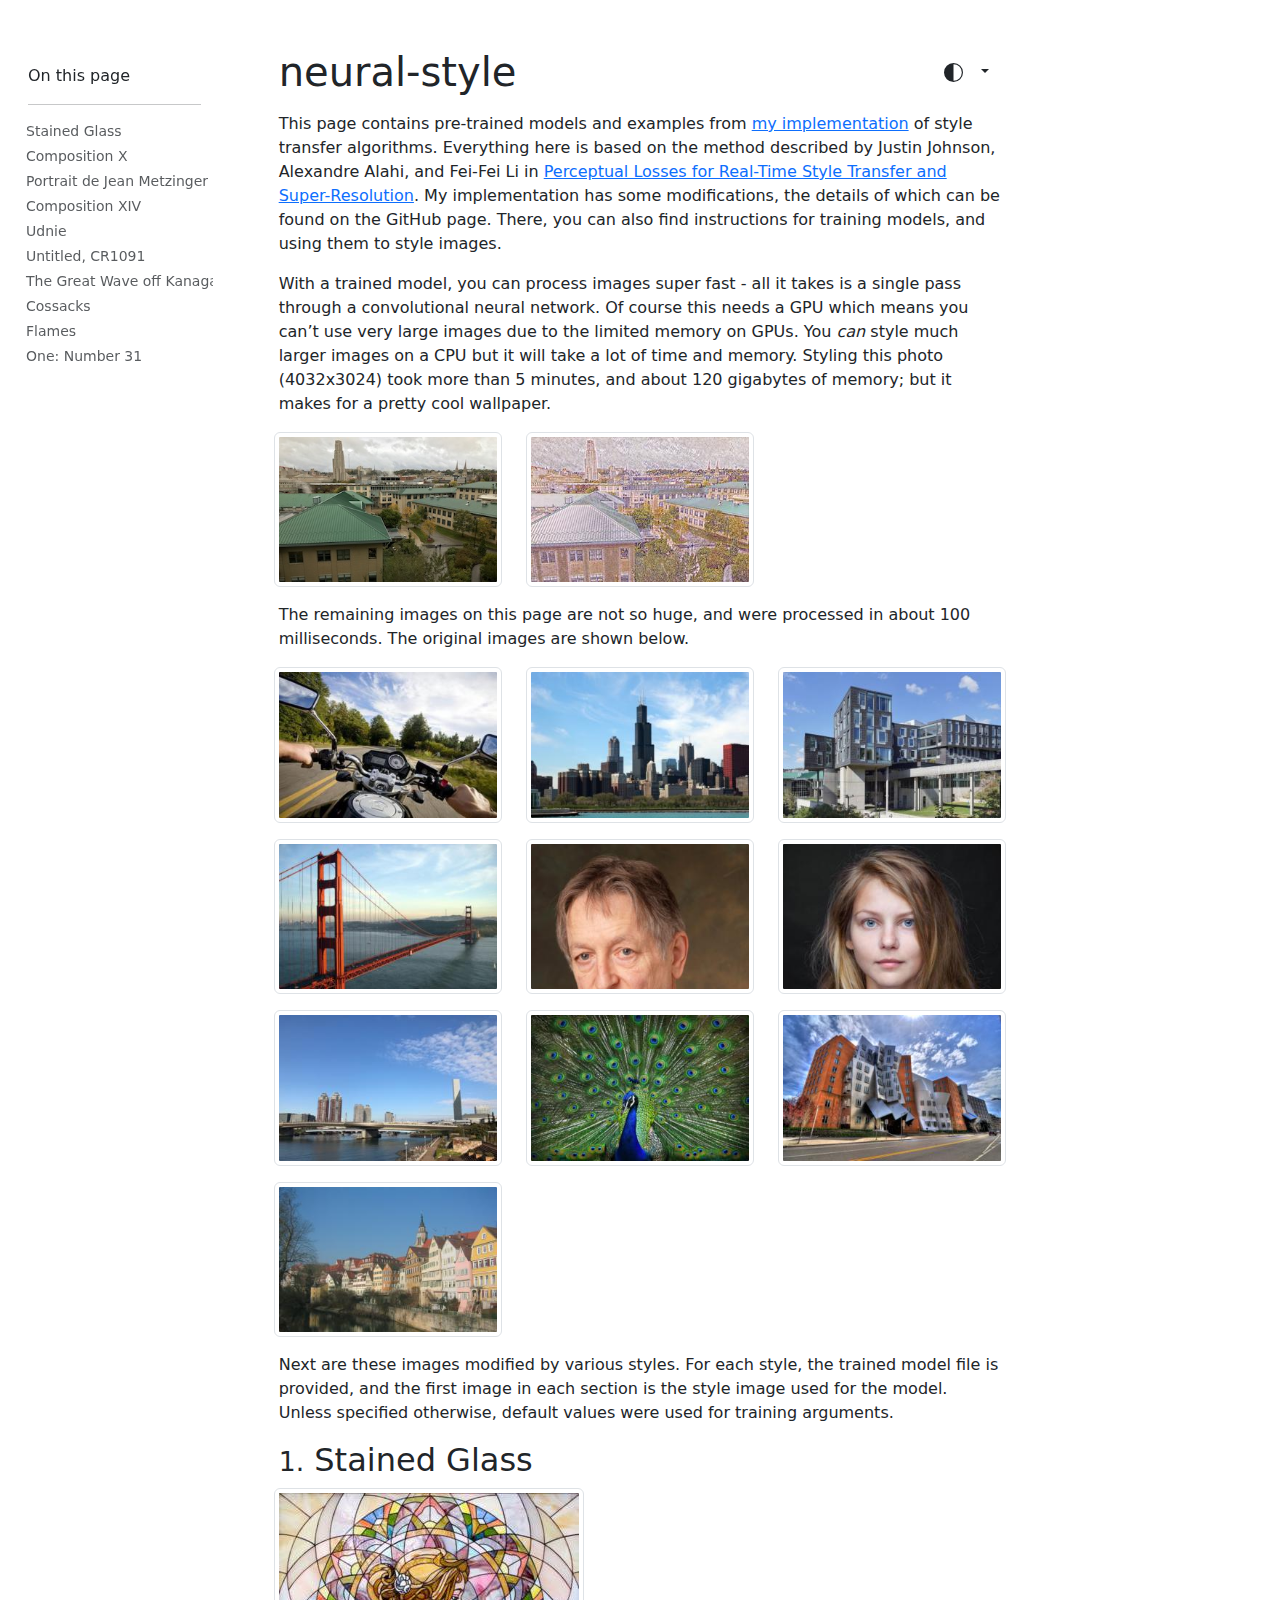
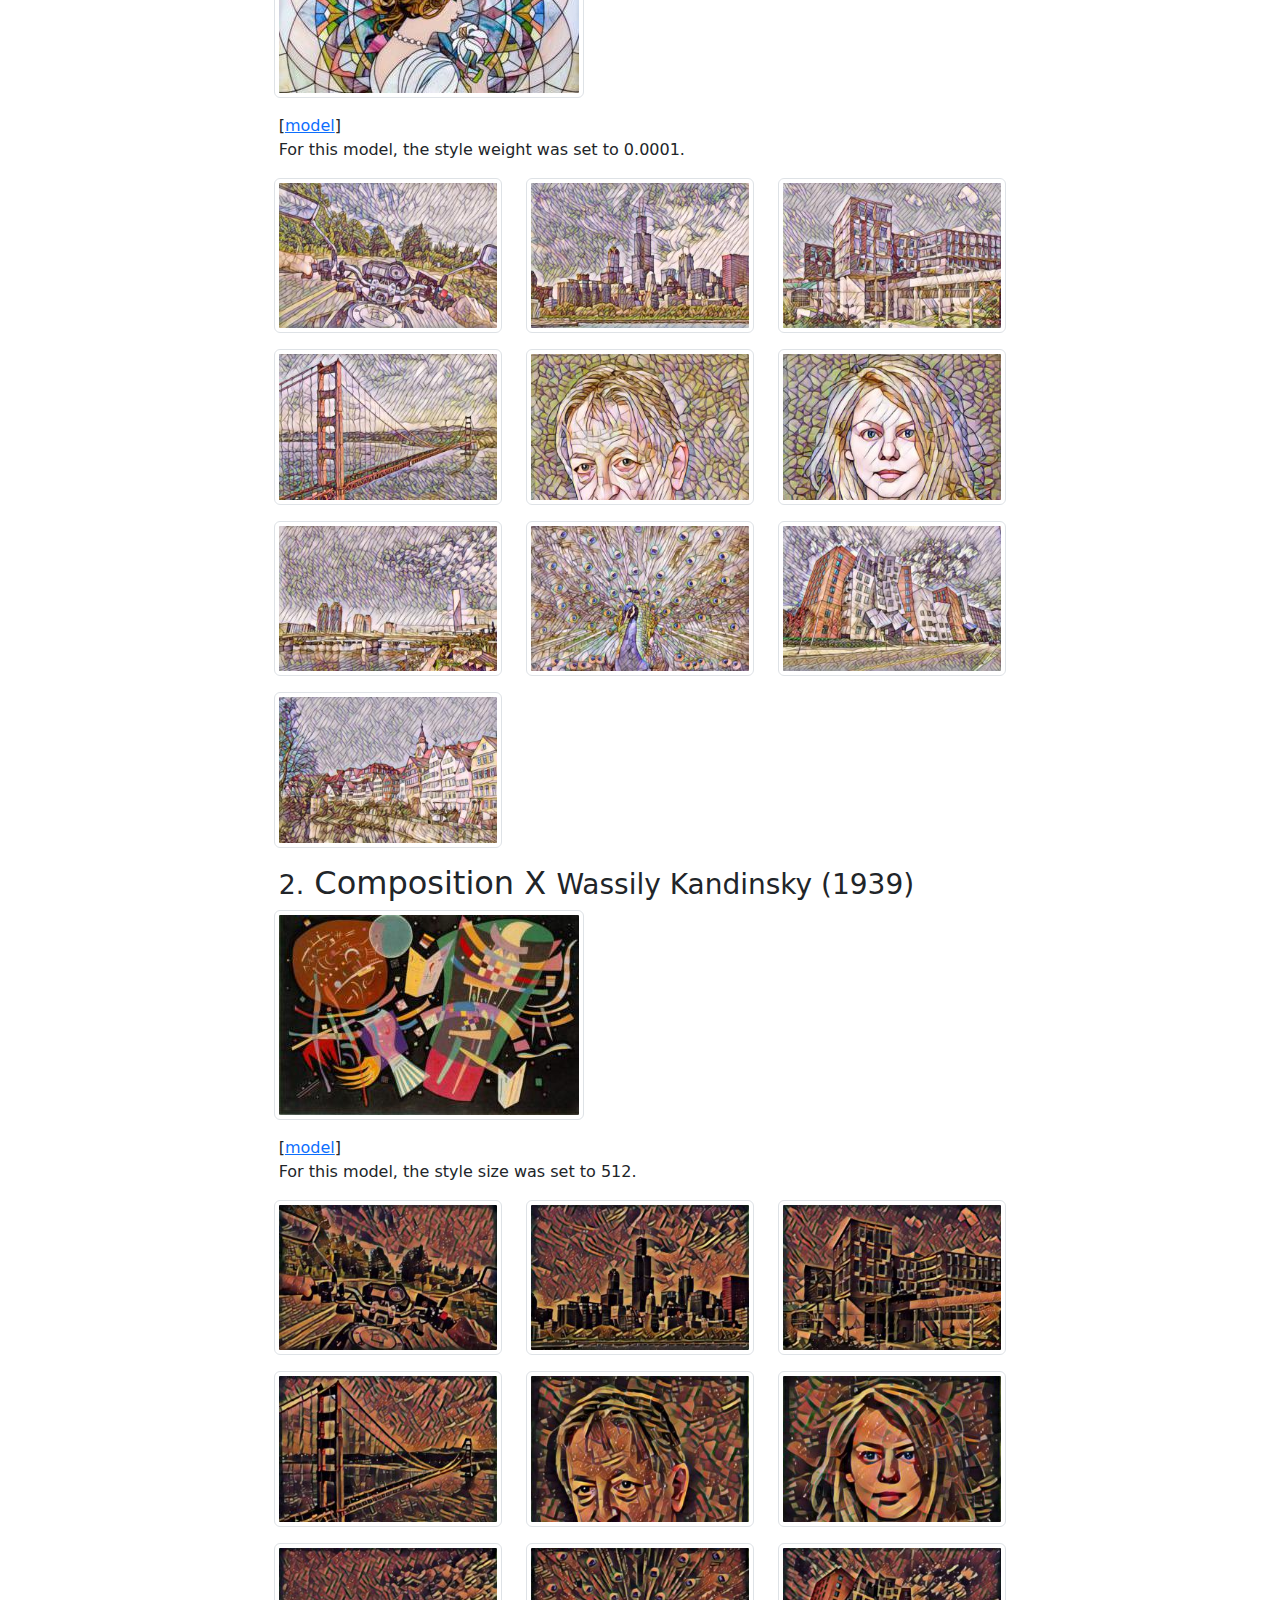
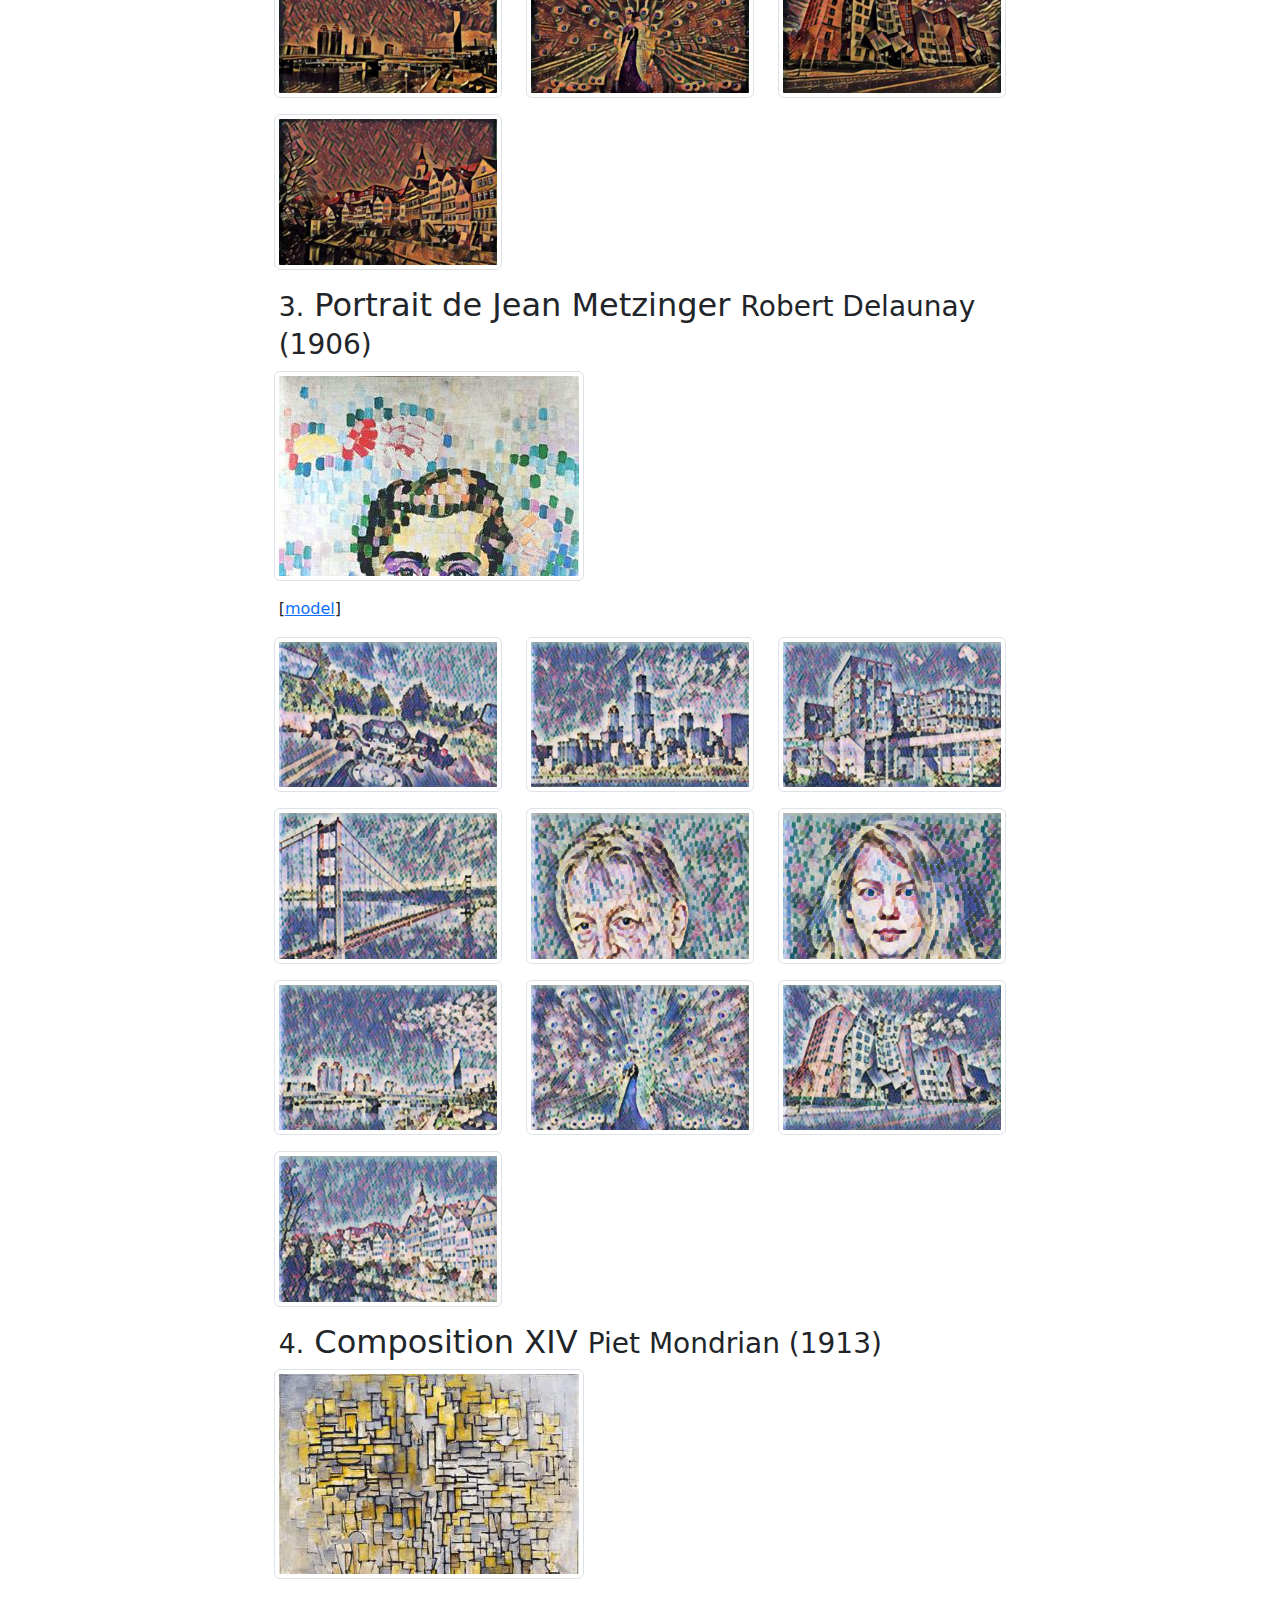
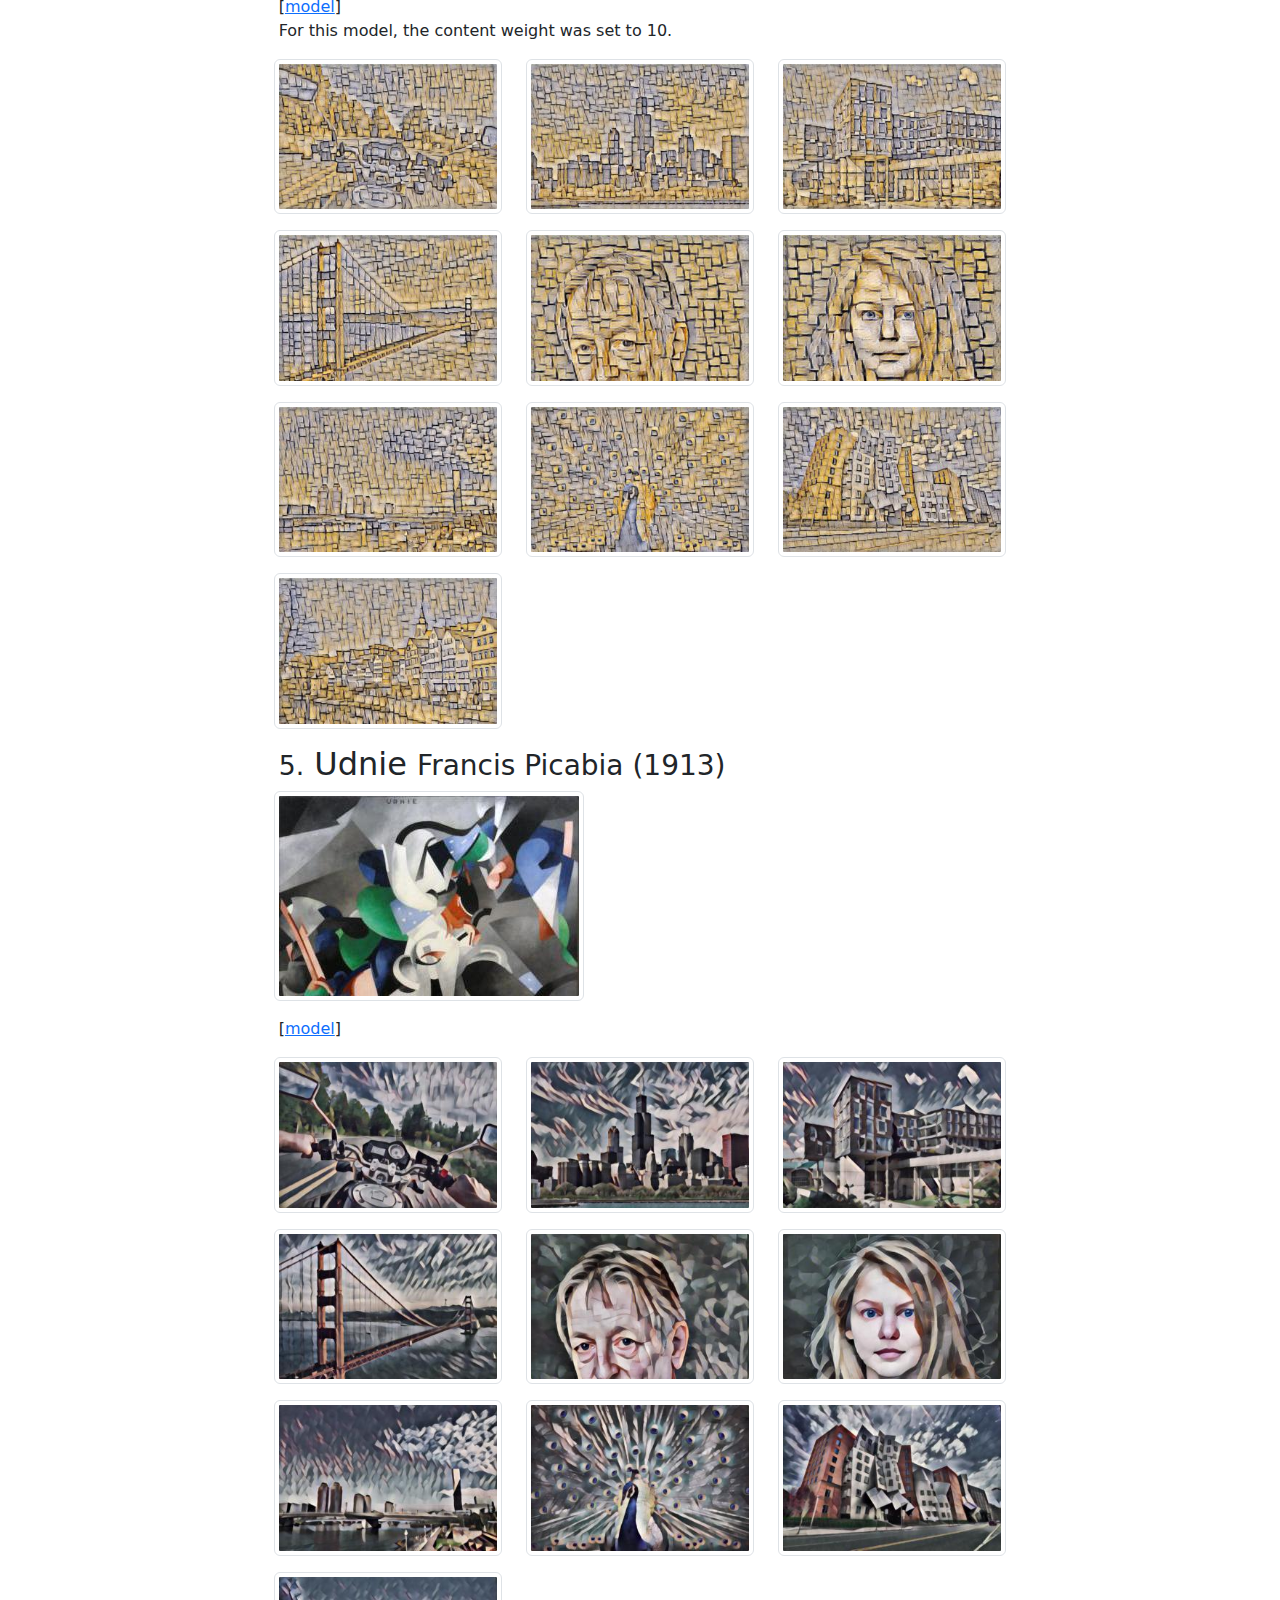
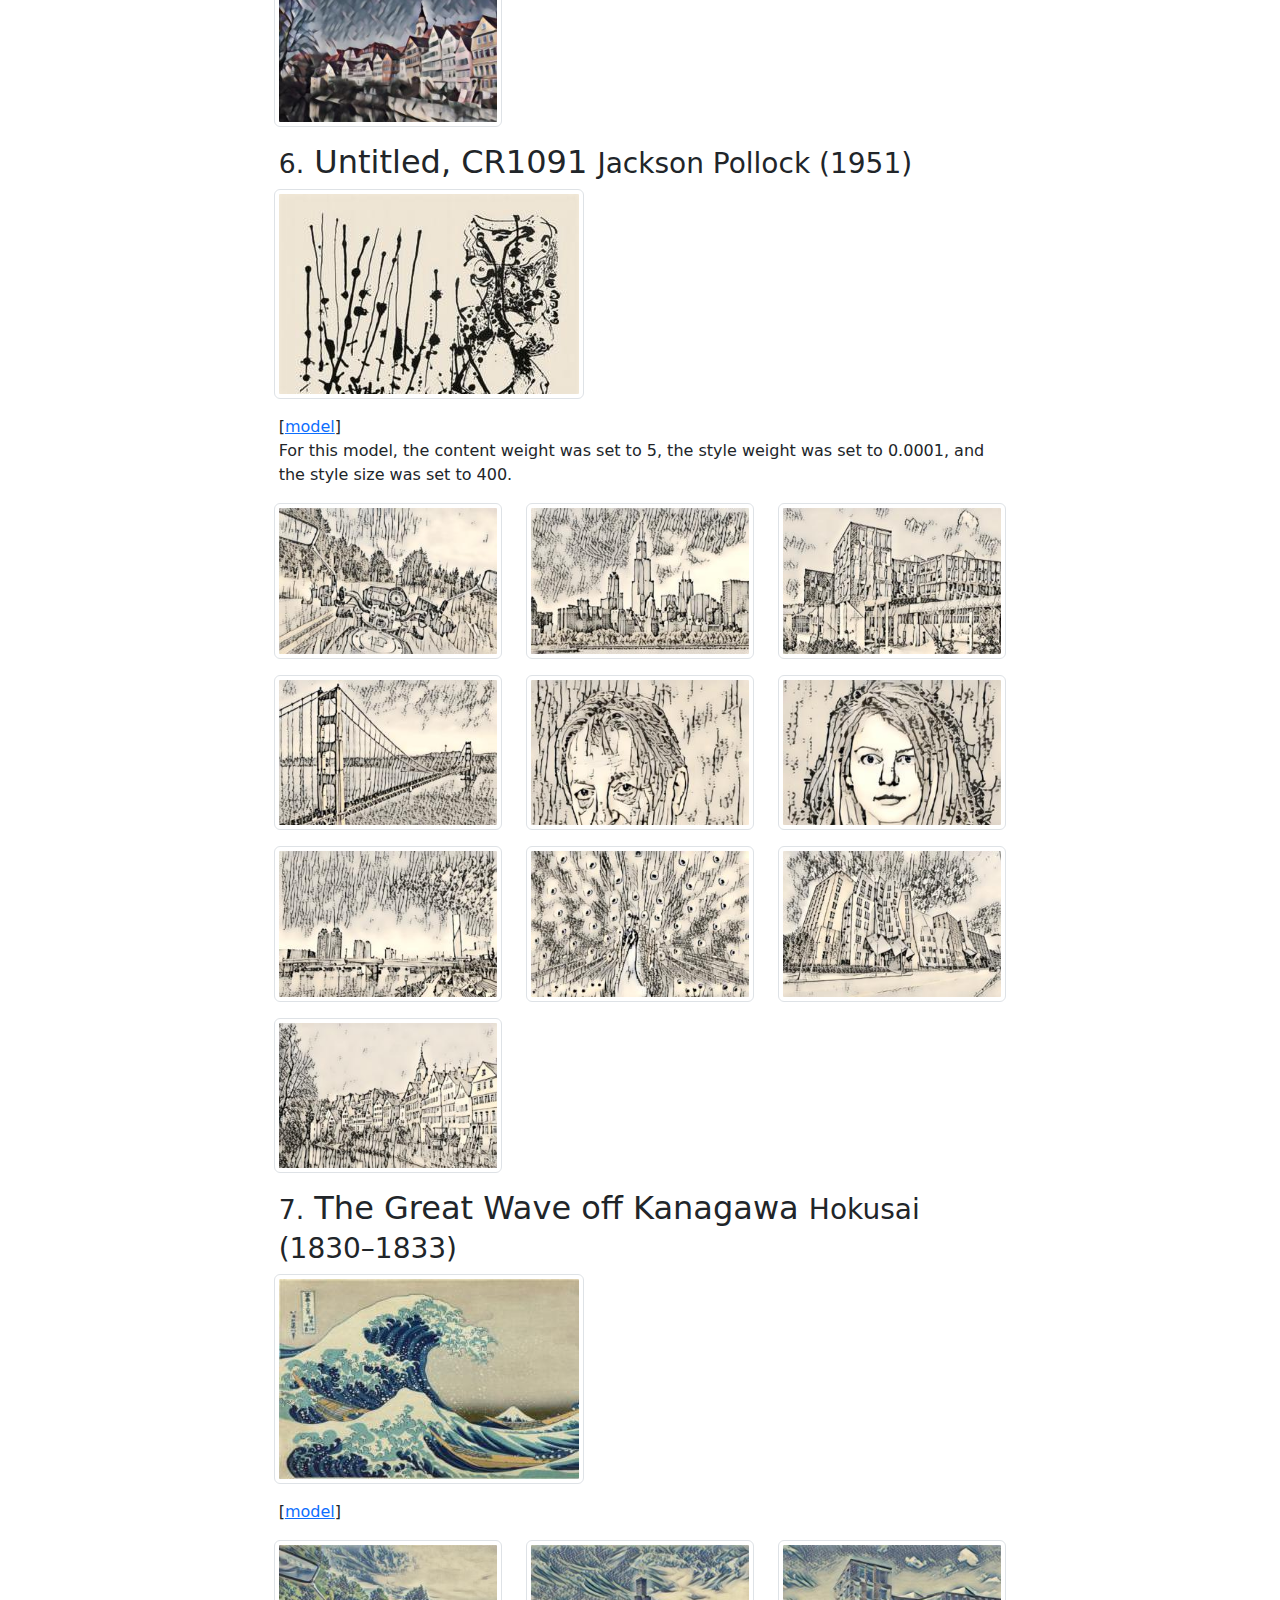
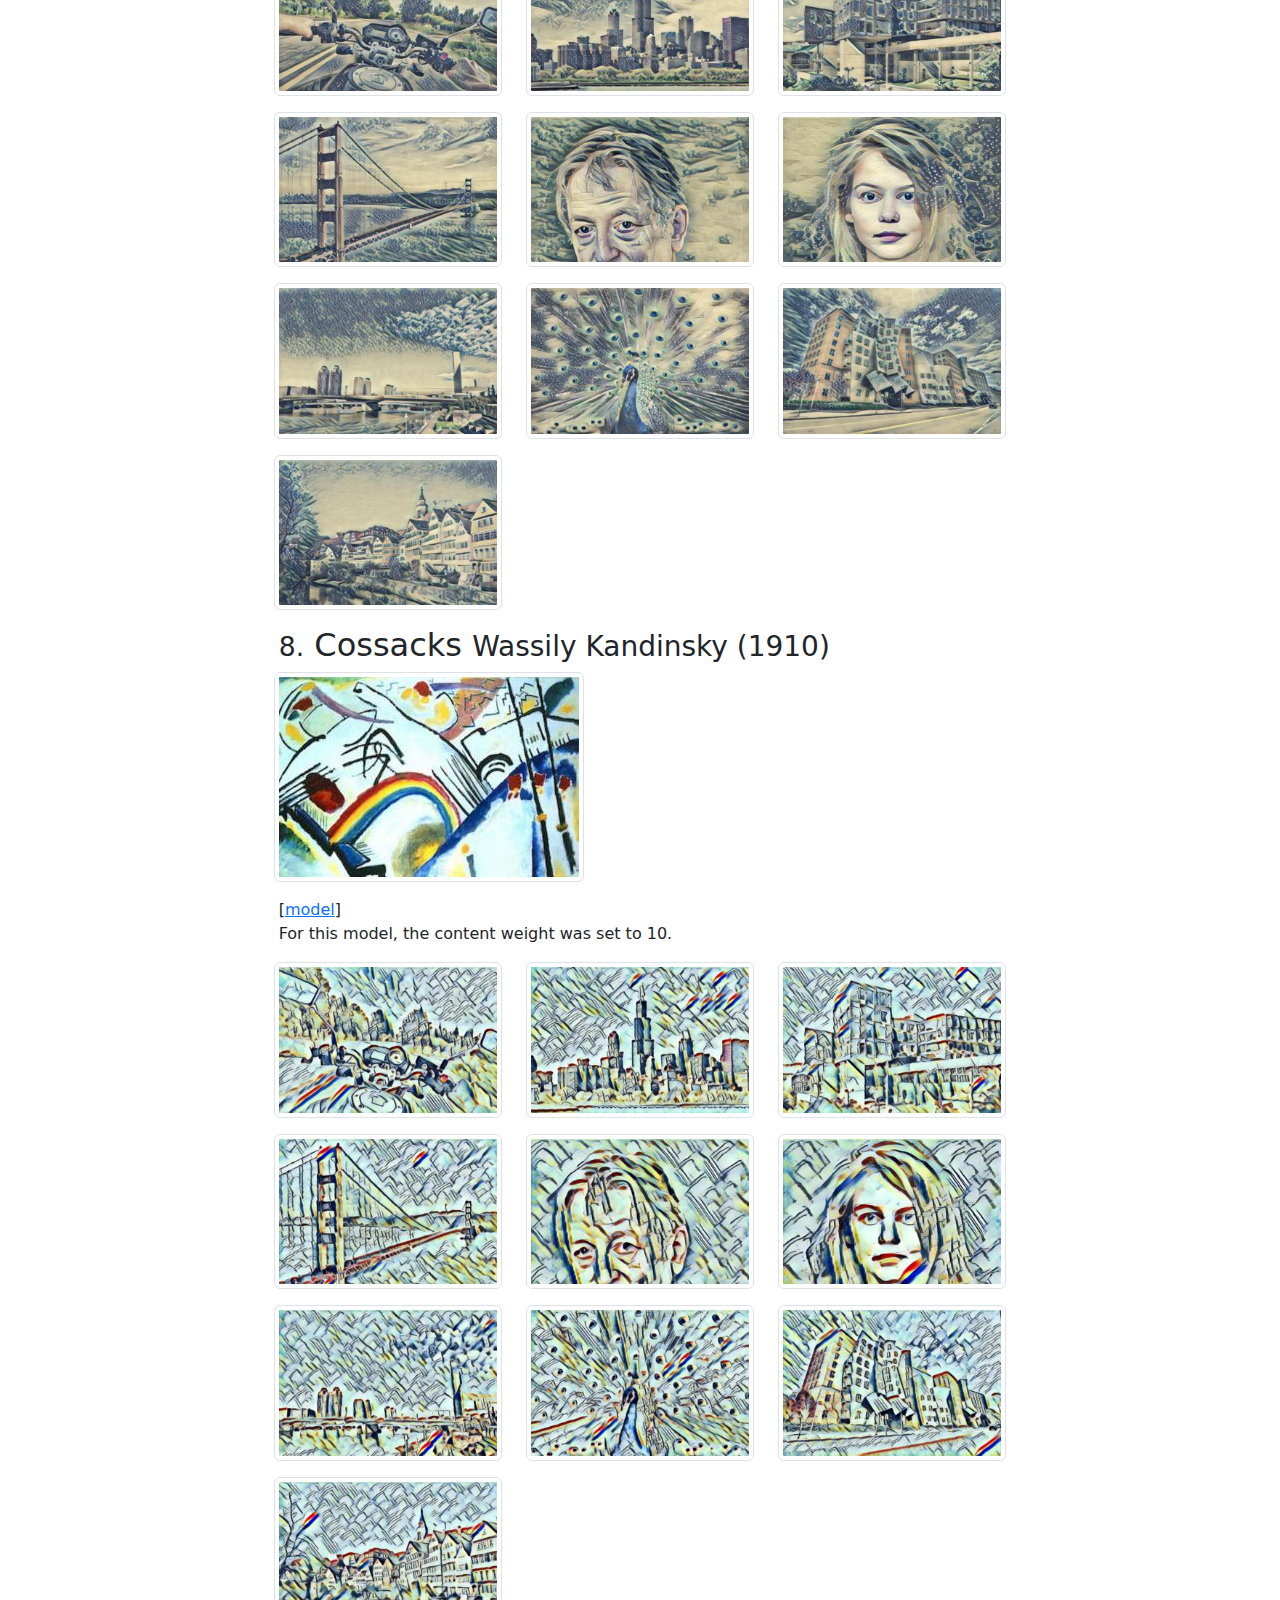
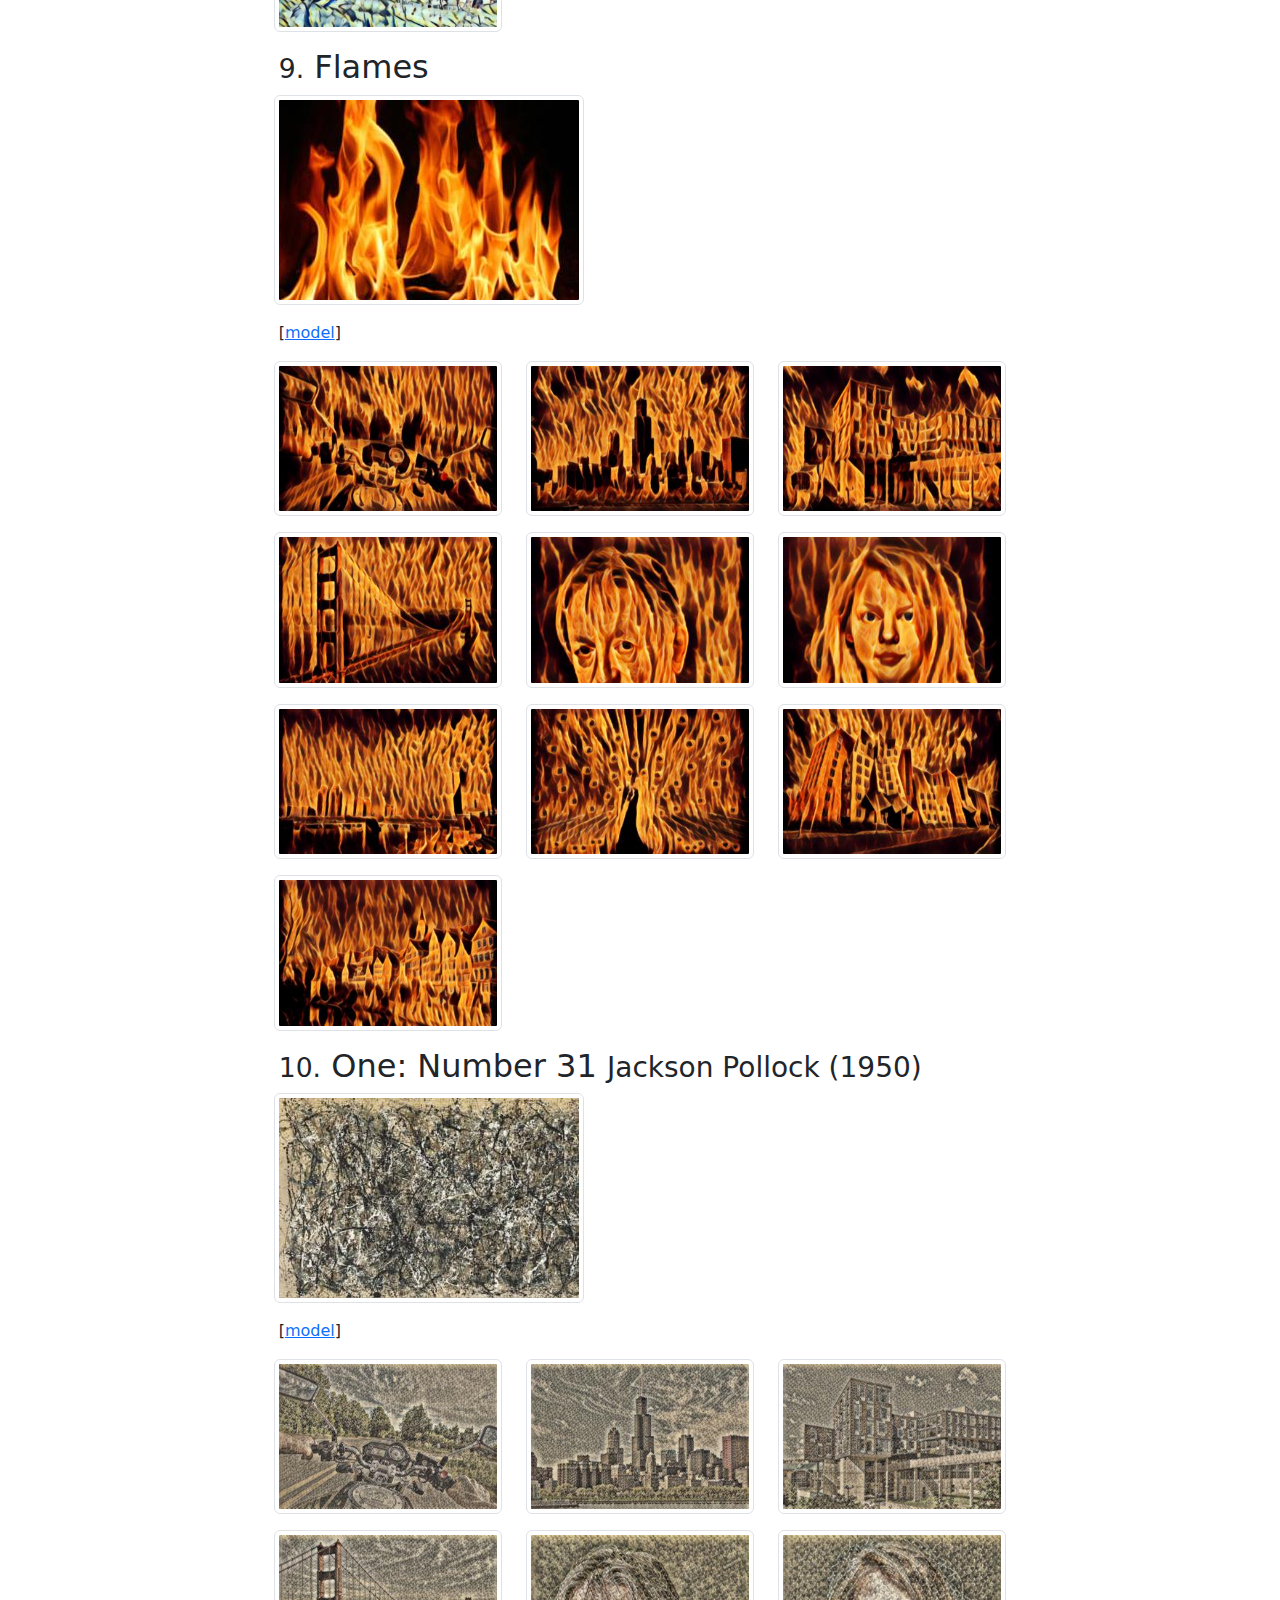
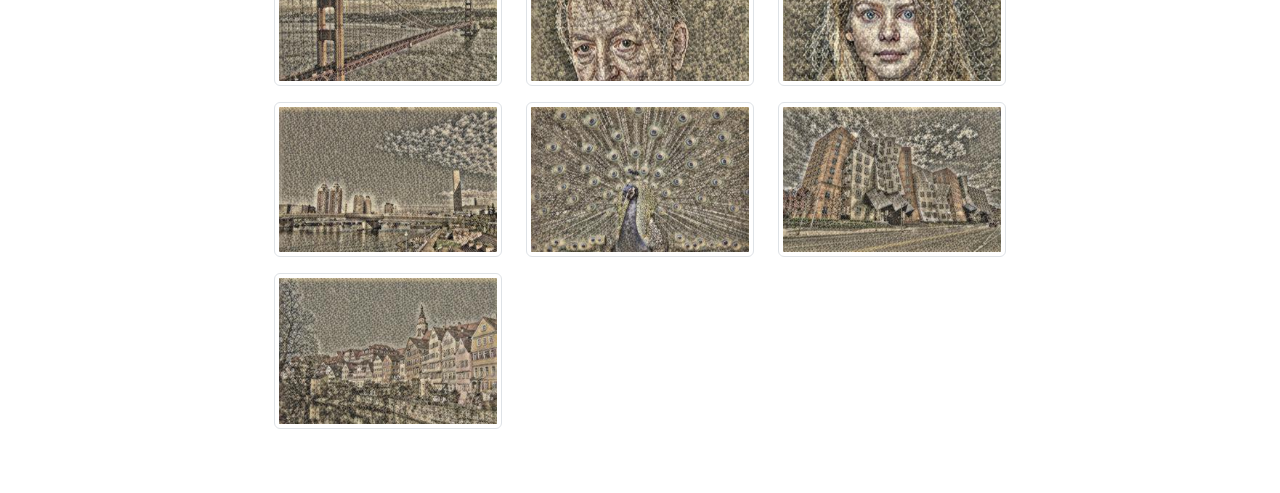
==== index.html @ c82bd65f "ci: deploy with paje" ====
<!doctype html><html lang="en"><meta charset="UTF-8"><meta name="viewport" content="width=device-width, initial-scale=1"><title>neural-style</title><link href="https://cdn.jsdelivr.net/npm/bootstrap@5.3.0-alpha1/dist/css/bootstrap.min.css" rel="stylesheet" crossorigin="anonymous" ><style> html[data-bs-theme=dark] figure img:not([data-darksrc]),html[data-bs-theme=dark] .subfigures img:not([data-darksrc]){filter:invert(90%);border:1px solid #000}html[data-bs-theme=dark] .table{--bs-table-hover-bg: var(--bs-secondary-bg) !important}#title{margin-bottom:1rem}#theme-selector svg{overflow-x:visible !important;overflow-y:visible !important}#theme-selector .dropdown-toggle{color:currentColor;border:0px;padding-top:0px}#theme-selector .dropdown-toggle svg{width:19px;height:19px;margin-right:.25rem}#theme-selector .dropdown-menu{min-width:7rem !important}#theme-selector .dropdown-menu svg{width:17px;height:17px}#theme-selector .dropdown-menu .dropdown-item{border-radius:.25rem;--bs-dropdown-item-padding-x: 0.5rem}#theme-selector svg{fill:currentColor}abbr,.abbr{font-size:smaller;font-variant:small-caps;letter-spacing:.1em;text-decoration:none !important}table{margin-top:2rem;margin-bottom:2rem}table caption{text-align:center}table thead{border-top:3px solid !important;border-bottom:2px solid !important}table tbody{border-bottom:3px solid !important}table tbody.tbody-headless{border-top:3px solid !important}table .tr-empty{--bs-table-hover-bg: var(--bs-body-bg) !important}figure{text-align:center}figure:not(.subfigure){margin-top:2rem;margin-bottom:2rem}figure:not(.subfigures) figcaption{margin-top:1rem}.sup-left{margin-right:-2px}.sup-right,.footnote-ref sup,.citation sup{padding-left:2px}h1,h2,h3,h4,h5,h6{word-break:keep-all}h2{margin-top:2rem}h2 .header-section-number,h3 .header-section-number,h4 .header-section-number{font-size:smaller;font-weight:normal}h2 .header-section-number:after,h3 .header-section-number:after,h4 .header-section-number:after{content:"."}h2 .header-link,h3 .header-link,h4 .header-link{text-decoration:none;margin-left:.5rem;font-weight:400;color:var(--bs-primary);opacity:0%;transition:opacity .15s ease-in-out}h2:hover .header-link,h3:hover .header-link,h4:hover .header-link{opacity:100% !important}h5 .header-section-number,h6 .header-section-number{display:none}a.footnote-ref,a.author-link,.citation a{text-decoration:none}a.footnote-ref:hover,a.author-link:hover,.citation a:hover{cursor:pointer}#refs li{margin:1rem 0}table caption,figcaption,.tooltip-inner{font-size:smaller}#appendices hr{margin:4rem 0}#footnotes hr{margin-top:4rem}.hidden{display:none}#toc-sidebar{z-index:1}#toc-sidebar strong{font-weight:500 !important}#toc-sidebar button:hover{color:var(--bs-primary-color) !important;border-color:var(--bs-primary-color) !important}#toc-sidebar li{margin-top:.25rem !important;margin-bottom:.25rem !important}#toc-sidebar li ul{padding-left:1rem !important}@media(min-width: 768px){#toc-sidebar{position:fixed;top:4rem;max-width:220px;max-height:80%;overflow-y:auto;overflow-x:hidden}}@media(min-width: 1400px){#toc-sidebar{margin-left:-3rem}}#toc{font-size:.875rem}#toc a{text-decoration:none !important;color:var(--bs-secondary-color) !important;padding:.25rem 0 .25rem .75rem;border-left:.125rem solid rgba(0,0,0,0)}#toc a.active,#toc a:hover{color:var(--bs-emphasis-color) !important;border-left-color:var(--bs-emphasis-color) !important}#toc a.active{font-weight:700 !important}</style><body data-bs-spy="scroll" data-bs-target="#toc-body" data-bs-root-margin="0px 0px -75% 0px" ><div class="container-xxl my-3 my-sm-4 my-md-5"><div class="row justify-content-center"><div class="col-11 col-sm-10 col-md-8 offset-md-1 col-lg-7 offset-lg-0"><div><div class="h1 float-end ms-4"><div class="dropdown hidden" id="theme-selector"> <button title="Theme" class="btn dropdown-toggle" id="active-theme-button" type="button" data-bs-toggle="dropdown" aria-expanded="false" > <noscript>Theme (needs JS)</noscript> <svg xmlns="http://www.w3.org/2000/svg" viewBox="0 0 16 16"></svg> &zwj; </button><ul class="dropdown-menu"><li class="mx-2"> <button class="btn dropdown-item theme-button d-flex align-items-center" type="button" data-bs-theme-value="dark" > <svg xmlns="http://www.w3.org/2000/svg" viewBox="0 0 16 16"><path d="M6 .278a.768.768 0 0 1 .08.858 7.208 7.208 0 0 0-.878 3.46c0 4.021 3.278 7.277 7.318 7.277.527 0 1.04-.055 1.533-.16a.787.787 0 0 1 .81.316.733.733 0 0 1-.031.893A8.349 8.349 0 0 1 8.344 16C3.734 16 0 12.286 0 7.71 0 4.266 2.114 1.312 5.124.06A.752.752 0 0 1 6 .278z"/><path d="M10.794 3.148a.217.217 0 0 1 .412 0l.387 1.162c.173.518.579.924 1.097 1.097l1.162.387a.217.217 0 0 1 0 .412l-1.162.387a1.734 1.734 0 0 0-1.097 1.097l-.387 1.162a.217.217 0 0 1-.412 0l-.387-1.162A1.734 1.734 0 0 0 9.31 6.593l-1.162-.387a.217.217 0 0 1 0-.412l1.162-.387a1.734 1.734 0 0 0 1.097-1.097l.387-1.162zM13.863.099a.145.145 0 0 1 .274 0l.258.774c.115.346.386.617.732.732l.774.258a.145.145 0 0 1 0 .274l-.774.258a1.156 1.156 0 0 0-.732.732l-.258.774a.145.145 0 0 1-.274 0l-.258-.774a1.156 1.156 0 0 0-.732-.732l-.774-.258a.145.145 0 0 1 0-.274l.774-.258c.346-.115.617-.386.732-.732L13.863.1z"/> </svg> <span class="ms-2 flex-grow-1">Dark</span> </button><li class="mx-2 mt-1"> <button class="btn dropdown-item theme-button d-flex align-items-center" type="button" data-bs-theme-value="light" > <svg xmlns="http://www.w3.org/2000/svg" viewBox="0 0 16 16"><path d="M8 12a4 4 0 1 0 0-8 4 4 0 0 0 0 8zM8 0a.5.5 0 0 1 .5.5v2a.5.5 0 0 1-1 0v-2A.5.5 0 0 1 8 0zm0 13a.5.5 0 0 1 .5.5v2a.5.5 0 0 1-1 0v-2A.5.5 0 0 1 8 13zm8-5a.5.5 0 0 1-.5.5h-2a.5.5 0 0 1 0-1h2a.5.5 0 0 1 .5.5zM3 8a.5.5 0 0 1-.5.5h-2a.5.5 0 0 1 0-1h2A.5.5 0 0 1 3 8zm10.657-5.657a.5.5 0 0 1 0 .707l-1.414 1.415a.5.5 0 1 1-.707-.708l1.414-1.414a.5.5 0 0 1 .707 0zm-9.193 9.193a.5.5 0 0 1 0 .707L3.05 13.657a.5.5 0 0 1-.707-.707l1.414-1.414a.5.5 0 0 1 .707 0zm9.193 2.121a.5.5 0 0 1-.707 0l-1.414-1.414a.5.5 0 0 1 .707-.707l1.414 1.414a.5.5 0 0 1 0 .707zM4.464 4.465a.5.5 0 0 1-.707 0L2.343 3.05a.5.5 0 1 1 .707-.707l1.414 1.414a.5.5 0 0 1 0 .708z"/> </svg> <span class="ms-2 flex-grow-1">Light</span> </button><li class="mx-2 mt-1"> <button class="btn dropdown-item theme-button d-flex align-items-center" type="button" data-bs-theme-value="auto" > <svg xmlns="http://www.w3.org/2000/svg" viewBox="0 0 16 16"><path d="M8 15A7 7 0 1 0 8 1v14zm0 1A8 8 0 1 1 8 0a8 8 0 0 1 0 16z"/> </svg> <span class="ms-2 flex-grow-1">Auto</span> </button></ul></div></div><h1 id="title"> <span class="display-6">neural-style</span></h1></div></div></div><div class="row justify-content-center justify-content-md-start"><div id="toc-sidebar" class="col-11 col-sm-10 col-md-2 mt-2 mb-4 my-md-0"> <button type="button" class="btn btn-link text-decoration-none d-md-none collapsed dropdown-toggle border border-secondary rounded-1 text-body-secondary" data-bs-toggle="collapse" data-bs-target="#toc">On this page</button><strong class="d-none d-md-block ms-3 text-nowrap">On this page</strong><hr class="d-none d-md-block ms-3"><div id="toc" class="collapse d-md-block pt-2 pt-md-0 text-nowrap"><nav id="toc-body"><ul class="list-unstyled"><li> <a href="#stained-glass">Stained Glass</a><ul class="list-unstyled"></ul><li> <a href="#composition-x-wassily-kandinsky-1939">Composition X</a><ul class="list-unstyled"></ul><li> <a href="#portrait-de-jean-metzinger-robert-delaunay-1906">Portrait de Jean Metzinger</a><ul class="list-unstyled"></ul><li> <a href="#composition-xiv-piet-mondrian-1913">Composition XIV</a><ul class="list-unstyled"></ul><li> <a href="#udnie-francis-picabia-1913">Udnie</a><ul class="list-unstyled"></ul><li> <a href="#untitled-cr1091-jackson-pollock-1951">Untitled, CR1091</a><ul class="list-unstyled"></ul><li> <a href="#the-great-wave-off-kanagawa-hokusai-18301833">The Great Wave off Kanagawa</a><ul class="list-unstyled"></ul><li> <a href="#cossacks-wassily-kandinsky-1910">Cossacks</a><ul class="list-unstyled"></ul><li> <a href="#flames">Flames</a><ul class="list-unstyled"></ul><li> <a href="#one-number-31-jackson-pollock-1950">One: Number 31</a><ul class="list-unstyled"></ul></ul></nav></div></div></div><div id="content" class="row justify-content-center"><p class="col-11 col-sm-10 col-md-8 offset-md-1 col-lg-7 offset-lg-0">This page contains pre-trained models and examples from <a href="https://github.com/jayanthkoushik/neural-style">my implementation</a> of style transfer algorithms. Everything here is based on the method described by Justin Johnson, Alexandre Alahi, and Fei-Fei Li in <a href="https://arxiv.org/abs/1603.08155">Perceptual Losses for Real-Time Style Transfer and Super-Resolution</a>. My implementation has some modifications, the details of which can be found on the GitHub page. There, you can also find instructions for training models, and using them to style images.<p class="col-11 col-sm-10 col-md-8 offset-md-1 col-lg-7 offset-lg-0">With a trained model, you can process images super fast - all it takes is a single pass through a convolutional neural network. Of course this needs a GPU which means you can’t use very large images due to the limited memory on GPUs. You <em>can</em> style much larger images on a CPU but it will take a lot of time and memory. Styling this photo (4032x3024) took more than 5 minutes, and about 120 gigabytes of memory; but it makes for a pretty cool wallpaper.<div class="row justify-content-center"><div class="col-11 col-sm-10 col-md-8 offset-md-1 col-lg-7 offset-lg-0 px-0"><div class="row"><div class="col-6 col-sm-6 col-md-4 col-lg-4 col-xl-4 text-center"><p><a href="imgs/xl/fulls/pittsburgh.jpg" data-bs-toggle="modal" data-bs-target="#pittsburgh-modal"> <img src="imgs/xl/thumbs/pittsburgh_thumb.jpg" alt="pittsburgh" class="img-fluid img-thumbnail"> </a></div><div id="pittsburgh-modal" class="modal fade" tabindex="-1" aria-hidden="true"><div class="modal-dialog modal-dialog-centered modal-xl"><p class="mx-auto my-auto text-center"> <img src="imgs/xl/fulls/pittsburgh.jpg" alt="pittsburgh" class="img-fluid rounded"></div></div><div class="col-6 col-sm-6 col-md-4 col-lg-4 col-xl-4 text-center"><p><a href="imgs/xl/fulls/pittsburgh_stained_glass.jpg" data-bs-toggle="modal" data-bs-target="#pittsburgh_stained_glass-modal"> <img src="imgs/xl/thumbs/pittsburgh_stained_glass_thumb.jpg" alt="pittsburgh_stained_glass" class="img-fluid img-thumbnail"> </a></div><div id="pittsburgh_stained_glass-modal" class="modal fade" tabindex="-1" aria-hidden="true"><div class="modal-dialog modal-dialog-centered modal-xl"><p class="mx-auto my-auto text-center"> <img src="imgs/xl/fulls/pittsburgh_stained_glass.jpg" alt="pittsburgh_stained_glass" class="img-fluid rounded"></div></div></div></div></div><p class="col-11 col-sm-10 col-md-8 offset-md-1 col-lg-7 offset-lg-0">The remaining images on this page are not so huge, and were processed in about 100 milliseconds. The original images are shown below.<div class="row justify-content-center"><div class="col-11 col-sm-10 col-md-8 offset-md-1 col-lg-7 offset-lg-0 px-0"><div class="row"><div class="col-6 col-sm-6 col-md-4 col-lg-4 col-xl-4 text-center"><p><a href="imgs/original/fulls/bike.jpg" data-bs-toggle="modal" data-bs-target="#bike-modal"> <img src="imgs/original/thumbs/bike_thumb.jpg" alt="bike" class="img-fluid img-thumbnail"> </a></div><div id="bike-modal" class="modal fade" tabindex="-1" aria-hidden="true"><div class="modal-dialog modal-dialog-centered modal-xl"><p class="mx-auto my-auto text-center"> <img src="imgs/original/fulls/bike.jpg" alt="bike" class="img-fluid rounded"></div></div><div class="col-6 col-sm-6 col-md-4 col-lg-4 col-xl-4 text-center"><p><a href="imgs/original/fulls/chicago.jpg" data-bs-toggle="modal" data-bs-target="#chicago-modal"> <img src="imgs/original/thumbs/chicago_thumb.jpg" alt="chicago" class="img-fluid img-thumbnail"> </a></div><div id="chicago-modal" class="modal fade" tabindex="-1" aria-hidden="true"><div class="modal-dialog modal-dialog-centered modal-xl"><p class="mx-auto my-auto text-center"> <img src="imgs/original/fulls/chicago.jpg" alt="chicago" class="img-fluid rounded"></div></div><div class="col-6 col-sm-6 col-md-4 col-lg-4 col-xl-4 text-center"><p><a href="imgs/original/fulls/ghc.jpg" data-bs-toggle="modal" data-bs-target="#ghc-modal"> <img src="imgs/original/thumbs/ghc_thumb.jpg" alt="ghc" class="img-fluid img-thumbnail"> </a></div><div id="ghc-modal" class="modal fade" tabindex="-1" aria-hidden="true"><div class="modal-dialog modal-dialog-centered modal-xl"><p class="mx-auto my-auto text-center"> <img src="imgs/original/fulls/ghc.jpg" alt="ghc" class="img-fluid rounded"></div></div><div class="col-6 col-sm-6 col-md-4 col-lg-4 col-xl-4 text-center"><p><a href="imgs/original/fulls/golden_gate.jpg" data-bs-toggle="modal" data-bs-target="#golden_gate-modal"> <img src="imgs/original/thumbs/golden_gate_thumb.jpg" alt="golden_gate" class="img-fluid img-thumbnail"> </a></div><div id="golden_gate-modal" class="modal fade" tabindex="-1" aria-hidden="true"><div class="modal-dialog modal-dialog-centered modal-xl"><p class="mx-auto my-auto text-center"> <img src="imgs/original/fulls/golden_gate.jpg" alt="golden_gate" class="img-fluid rounded"></div></div><div class="col-6 col-sm-6 col-md-4 col-lg-4 col-xl-4 text-center"><p><a href="imgs/original/fulls/hinton.jpg" data-bs-toggle="modal" data-bs-target="#hinton-modal"> <img src="imgs/original/thumbs/hinton_thumb.jpg" alt="hinton" class="img-fluid img-thumbnail"> </a></div><div id="hinton-modal" class="modal fade" tabindex="-1" aria-hidden="true"><div class="modal-dialog modal-dialog-centered modal-xl"><p class="mx-auto my-auto text-center"> <img src="imgs/original/fulls/hinton.jpg" alt="hinton" class="img-fluid rounded"></div></div><div class="col-6 col-sm-6 col-md-4 col-lg-4 col-xl-4 text-center"><p><a href="imgs/original/fulls/karya.jpg" data-bs-toggle="modal" data-bs-target="#karya-modal"> <img src="imgs/original/thumbs/karya_thumb.jpg" alt="karya" class="img-fluid img-thumbnail"> </a></div><div id="karya-modal" class="modal fade" tabindex="-1" aria-hidden="true"><div class="modal-dialog modal-dialog-centered modal-xl"><p class="mx-auto my-auto text-center"> <img src="imgs/original/fulls/karya.jpg" alt="karya" class="img-fluid rounded"></div></div><div class="col-6 col-sm-6 col-md-4 col-lg-4 col-xl-4 text-center"><p><a href="imgs/original/fulls/odaiba.jpg" data-bs-toggle="modal" data-bs-target="#odaiba-modal"> <img src="imgs/original/thumbs/odaiba_thumb.jpg" alt="odaiba" class="img-fluid img-thumbnail"> </a></div><div id="odaiba-modal" class="modal fade" tabindex="-1" aria-hidden="true"><div class="modal-dialog modal-dialog-centered modal-xl"><p class="mx-auto my-auto text-center"> <img src="imgs/original/fulls/odaiba.jpg" alt="odaiba" class="img-fluid rounded"></div></div><div class="col-6 col-sm-6 col-md-4 col-lg-4 col-xl-4 text-center"><p><a href="imgs/original/fulls/peacock.jpg" data-bs-toggle="modal" data-bs-target="#peacock-modal"> <img src="imgs/original/thumbs/peacock_thumb.jpg" alt="peacock" class="img-fluid img-thumbnail"> </a></div><div id="peacock-modal" class="modal fade" tabindex="-1" aria-hidden="true"><div class="modal-dialog modal-dialog-centered modal-xl"><p class="mx-auto my-auto text-center"> <img src="imgs/original/fulls/peacock.jpg" alt="peacock" class="img-fluid rounded"></div></div><div class="col-6 col-sm-6 col-md-4 col-lg-4 col-xl-4 text-center"><p><a href="imgs/original/fulls/stata.jpg" data-bs-toggle="modal" data-bs-target="#stata-modal"> <img src="imgs/original/thumbs/stata_thumb.jpg" alt="stata" class="img-fluid img-thumbnail"> </a></div><div id="stata-modal" class="modal fade" tabindex="-1" aria-hidden="true"><div class="modal-dialog modal-dialog-centered modal-xl"><p class="mx-auto my-auto text-center"> <img src="imgs/original/fulls/stata.jpg" alt="stata" class="img-fluid rounded"></div></div><div class="col-6 col-sm-6 col-md-4 col-lg-4 col-xl-4 text-center"><p><a href="imgs/original/fulls/tubingen.jpg" data-bs-toggle="modal" data-bs-target="#tubingen-modal"> <img src="imgs/original/thumbs/tubingen_thumb.jpg" alt="tubingen" class="img-fluid img-thumbnail"> </a></div><div id="tubingen-modal" class="modal fade" tabindex="-1" aria-hidden="true"><div class="modal-dialog modal-dialog-centered modal-xl"><p class="mx-auto my-auto text-center"> <img src="imgs/original/fulls/tubingen.jpg" alt="tubingen" class="img-fluid rounded"></div></div></div></div></div><p class="col-11 col-sm-10 col-md-8 offset-md-1 col-lg-7 offset-lg-0">Next are these images modified by various styles. For each style, the trained model file is provided, and the first image in each section is the style image used for the model. Unless specified otherwise, default values were used for training arguments.<h2 data-number="1" id="stained-glass" class="col-11 col-sm-10 col-md-8 offset-md-1 col-lg-7 offset-lg-0"> <span class="header-section-number">1</span> Stained Glass<a class="header-link" href="#stained-glass">#</a></h2><div class="row justify-content-center"><div class="col-11 col-sm-10 col-md-8 offset-md-1 col-lg-7 offset-lg-0 px-0"><div class="row"><div class="col-10 col-sm-10 col-md-8 col-lg-8 col-xl-8"><p><a href="imgs/style/fulls/stained_glass.jpg" data-bs-toggle="modal" data-bs-target="#stained_glass-modal-single"> <img src="imgs/style/fulls/stained_glass.jpg/../../thumbs/stained_glass_thumb.jpg" alt="stained_glass" class="img-fluid img-thumbnail"> </a></div></div><div id="stained_glass-modal-single" class="modal fade" tabindex="-1" aria-hidden="true"><div class="modal-dialog modal-dialog-centered modal-xl"><p class="mx-auto my-auto text-center"> <img src="imgs/style/fulls/stained_glass.jpg" alt="stained_glass" class="img-fluid rounded"></div></div></div></div><p class="col-11 col-sm-10 col-md-8 offset-md-1 col-lg-7 offset-lg-0">[<a href="https://github.com/jayanthkoushik/neural-style-models/raw/master/stained_glass.h5">model</a>]<br> For this model, the style weight was set to 0.0001.<div class="row justify-content-center"><div class="col-11 col-sm-10 col-md-8 offset-md-1 col-lg-7 offset-lg-0 px-0"><div class="row"><div class="col-6 col-sm-6 col-md-4 col-lg-4 col-xl-4 text-center"><p><a href="imgs/stained_glass/fulls/bike_stained_glass.jpg" data-bs-toggle="modal" data-bs-target="#bike_stained_glass-modal"> <img src="imgs/stained_glass/thumbs/bike_stained_glass_thumb.jpg" alt="bike_stained_glass" class="img-fluid img-thumbnail"> </a></div><div id="bike_stained_glass-modal" class="modal fade" tabindex="-1" aria-hidden="true"><div class="modal-dialog modal-dialog-centered modal-xl"><p class="mx-auto my-auto text-center"> <img src="imgs/stained_glass/fulls/bike_stained_glass.jpg" alt="bike_stained_glass" class="img-fluid rounded"></div></div><div class="col-6 col-sm-6 col-md-4 col-lg-4 col-xl-4 text-center"><p><a href="imgs/stained_glass/fulls/chicago_stained_glass.jpg" data-bs-toggle="modal" data-bs-target="#chicago_stained_glass-modal"> <img src="imgs/stained_glass/thumbs/chicago_stained_glass_thumb.jpg" alt="chicago_stained_glass" class="img-fluid img-thumbnail"> </a></div><div id="chicago_stained_glass-modal" class="modal fade" tabindex="-1" aria-hidden="true"><div class="modal-dialog modal-dialog-centered modal-xl"><p class="mx-auto my-auto text-center"> <img src="imgs/stained_glass/fulls/chicago_stained_glass.jpg" alt="chicago_stained_glass" class="img-fluid rounded"></div></div><div class="col-6 col-sm-6 col-md-4 col-lg-4 col-xl-4 text-center"><p><a href="imgs/stained_glass/fulls/ghc_stained_glass.jpg" data-bs-toggle="modal" data-bs-target="#ghc_stained_glass-modal"> <img src="imgs/stained_glass/thumbs/ghc_stained_glass_thumb.jpg" alt="ghc_stained_glass" class="img-fluid img-thumbnail"> </a></div><div id="ghc_stained_glass-modal" class="modal fade" tabindex="-1" aria-hidden="true"><div class="modal-dialog modal-dialog-centered modal-xl"><p class="mx-auto my-auto text-center"> <img src="imgs/stained_glass/fulls/ghc_stained_glass.jpg" alt="ghc_stained_glass" class="img-fluid rounded"></div></div><div class="col-6 col-sm-6 col-md-4 col-lg-4 col-xl-4 text-center"><p><a href="imgs/stained_glass/fulls/golden_gate_stained_glass.jpg" data-bs-toggle="modal" data-bs-target="#golden_gate_stained_glass-modal"> <img src="imgs/stained_glass/thumbs/golden_gate_stained_glass_thumb.jpg" alt="golden_gate_stained_glass" class="img-fluid img-thumbnail"> </a></div><div id="golden_gate_stained_glass-modal" class="modal fade" tabindex="-1" aria-hidden="true"><div class="modal-dialog modal-dialog-centered modal-xl"><p class="mx-auto my-auto text-center"> <img src="imgs/stained_glass/fulls/golden_gate_stained_glass.jpg" alt="golden_gate_stained_glass" class="img-fluid rounded"></div></div><div class="col-6 col-sm-6 col-md-4 col-lg-4 col-xl-4 text-center"><p><a href="imgs/stained_glass/fulls/hinton_stained_glass.jpg" data-bs-toggle="modal" data-bs-target="#hinton_stained_glass-modal"> <img src="imgs/stained_glass/thumbs/hinton_stained_glass_thumb.jpg" alt="hinton_stained_glass" class="img-fluid img-thumbnail"> </a></div><div id="hinton_stained_glass-modal" class="modal fade" tabindex="-1" aria-hidden="true"><div class="modal-dialog modal-dialog-centered modal-xl"><p class="mx-auto my-auto text-center"> <img src="imgs/stained_glass/fulls/hinton_stained_glass.jpg" alt="hinton_stained_glass" class="img-fluid rounded"></div></div><div class="col-6 col-sm-6 col-md-4 col-lg-4 col-xl-4 text-center"><p><a href="imgs/stained_glass/fulls/karya_stained_glass.jpg" data-bs-toggle="modal" data-bs-target="#karya_stained_glass-modal"> <img src="imgs/stained_glass/thumbs/karya_stained_glass_thumb.jpg" alt="karya_stained_glass" class="img-fluid img-thumbnail"> </a></div><div id="karya_stained_glass-modal" class="modal fade" tabindex="-1" aria-hidden="true"><div class="modal-dialog modal-dialog-centered modal-xl"><p class="mx-auto my-auto text-center"> <img src="imgs/stained_glass/fulls/karya_stained_glass.jpg" alt="karya_stained_glass" class="img-fluid rounded"></div></div><div class="col-6 col-sm-6 col-md-4 col-lg-4 col-xl-4 text-center"><p><a href="imgs/stained_glass/fulls/odaiba_stained_glass.jpg" data-bs-toggle="modal" data-bs-target="#odaiba_stained_glass-modal"> <img src="imgs/stained_glass/thumbs/odaiba_stained_glass_thumb.jpg" alt="odaiba_stained_glass" class="img-fluid img-thumbnail"> </a></div><div id="odaiba_stained_glass-modal" class="modal fade" tabindex="-1" aria-hidden="true"><div class="modal-dialog modal-dialog-centered modal-xl"><p class="mx-auto my-auto text-center"> <img src="imgs/stained_glass/fulls/odaiba_stained_glass.jpg" alt="odaiba_stained_glass" class="img-fluid rounded"></div></div><div class="col-6 col-sm-6 col-md-4 col-lg-4 col-xl-4 text-center"><p><a href="imgs/stained_glass/fulls/peacock_stained_glass.jpg" data-bs-toggle="modal" data-bs-target="#peacock_stained_glass-modal"> <img src="imgs/stained_glass/thumbs/peacock_stained_glass_thumb.jpg" alt="peacock_stained_glass" class="img-fluid img-thumbnail"> </a></div><div id="peacock_stained_glass-modal" class="modal fade" tabindex="-1" aria-hidden="true"><div class="modal-dialog modal-dialog-centered modal-xl"><p class="mx-auto my-auto text-center"> <img src="imgs/stained_glass/fulls/peacock_stained_glass.jpg" alt="peacock_stained_glass" class="img-fluid rounded"></div></div><div class="col-6 col-sm-6 col-md-4 col-lg-4 col-xl-4 text-center"><p><a href="imgs/stained_glass/fulls/stata_stained_glass.jpg" data-bs-toggle="modal" data-bs-target="#stata_stained_glass-modal"> <img src="imgs/stained_glass/thumbs/stata_stained_glass_thumb.jpg" alt="stata_stained_glass" class="img-fluid img-thumbnail"> </a></div><div id="stata_stained_glass-modal" class="modal fade" tabindex="-1" aria-hidden="true"><div class="modal-dialog modal-dialog-centered modal-xl"><p class="mx-auto my-auto text-center"> <img src="imgs/stained_glass/fulls/stata_stained_glass.jpg" alt="stata_stained_glass" class="img-fluid rounded"></div></div><div class="col-6 col-sm-6 col-md-4 col-lg-4 col-xl-4 text-center"><p><a href="imgs/stained_glass/fulls/tubingen_stained_glass.jpg" data-bs-toggle="modal" data-bs-target="#tubingen_stained_glass-modal"> <img src="imgs/stained_glass/thumbs/tubingen_stained_glass_thumb.jpg" alt="tubingen_stained_glass" class="img-fluid img-thumbnail"> </a></div><div id="tubingen_stained_glass-modal" class="modal fade" tabindex="-1" aria-hidden="true"><div class="modal-dialog modal-dialog-centered modal-xl"><p class="mx-auto my-auto text-center"> <img src="imgs/stained_glass/fulls/tubingen_stained_glass.jpg" alt="tubingen_stained_glass" class="img-fluid rounded"></div></div></div></div></div><h2 data-number="2" id="composition-x-wassily-kandinsky-1939" class="col-11 col-sm-10 col-md-8 offset-md-1 col-lg-7 offset-lg-0"> <span class="header-section-number">2</span> Composition X <small>Wassily Kandinsky (1939)</small><a class="header-link" href="#composition-x-wassily-kandinsky-1939">#</a></h2><div class="row justify-content-center"><div class="col-11 col-sm-10 col-md-8 offset-md-1 col-lg-7 offset-lg-0 px-0"><div class="row"><div class="col-10 col-sm-10 col-md-8 col-lg-8 col-xl-8"><p><a href="imgs/style/fulls/kandinsky_x.jpg" data-bs-toggle="modal" data-bs-target="#kandinsky_x-modal-single"> <img src="imgs/style/fulls/kandinsky_x.jpg/../../thumbs/kandinsky_x_thumb.jpg" alt="kandinsky_x" class="img-fluid img-thumbnail"> </a></div></div><div id="kandinsky_x-modal-single" class="modal fade" tabindex="-1" aria-hidden="true"><div class="modal-dialog modal-dialog-centered modal-xl"><p class="mx-auto my-auto text-center"> <img src="imgs/style/fulls/kandinsky_x.jpg" alt="kandinsky_x" class="img-fluid rounded"></div></div></div></div><p class="col-11 col-sm-10 col-md-8 offset-md-1 col-lg-7 offset-lg-0">[<a href="https://github.com/jayanthkoushik/neural-style-models/raw/master/kandinsky_x.h5">model</a>]<br> For this model, the style size was set to 512.<div class="row justify-content-center"><div class="col-11 col-sm-10 col-md-8 offset-md-1 col-lg-7 offset-lg-0 px-0"><div class="row"><div class="col-6 col-sm-6 col-md-4 col-lg-4 col-xl-4 text-center"><p><a href="imgs/kandinsky_x/fulls/bike_kandinsky_x.jpg" data-bs-toggle="modal" data-bs-target="#bike_kandinsky_x-modal"> <img src="imgs/kandinsky_x/thumbs/bike_kandinsky_x_thumb.jpg" alt="bike_kandinsky_x" class="img-fluid img-thumbnail"> </a></div><div id="bike_kandinsky_x-modal" class="modal fade" tabindex="-1" aria-hidden="true"><div class="modal-dialog modal-dialog-centered modal-xl"><p class="mx-auto my-auto text-center"> <img src="imgs/kandinsky_x/fulls/bike_kandinsky_x.jpg" alt="bike_kandinsky_x" class="img-fluid rounded"></div></div><div class="col-6 col-sm-6 col-md-4 col-lg-4 col-xl-4 text-center"><p><a href="imgs/kandinsky_x/fulls/chicago_kandinsky_x.jpg" data-bs-toggle="modal" data-bs-target="#chicago_kandinsky_x-modal"> <img src="imgs/kandinsky_x/thumbs/chicago_kandinsky_x_thumb.jpg" alt="chicago_kandinsky_x" class="img-fluid img-thumbnail"> </a></div><div id="chicago_kandinsky_x-modal" class="modal fade" tabindex="-1" aria-hidden="true"><div class="modal-dialog modal-dialog-centered modal-xl"><p class="mx-auto my-auto text-center"> <img src="imgs/kandinsky_x/fulls/chicago_kandinsky_x.jpg" alt="chicago_kandinsky_x" class="img-fluid rounded"></div></div><div class="col-6 col-sm-6 col-md-4 col-lg-4 col-xl-4 text-center"><p><a href="imgs/kandinsky_x/fulls/ghc_kandinsky_x.jpg" data-bs-toggle="modal" data-bs-target="#ghc_kandinsky_x-modal"> <img src="imgs/kandinsky_x/thumbs/ghc_kandinsky_x_thumb.jpg" alt="ghc_kandinsky_x" class="img-fluid img-thumbnail"> </a></div><div id="ghc_kandinsky_x-modal" class="modal fade" tabindex="-1" aria-hidden="true"><div class="modal-dialog modal-dialog-centered modal-xl"><p class="mx-auto my-auto text-center"> <img src="imgs/kandinsky_x/fulls/ghc_kandinsky_x.jpg" alt="ghc_kandinsky_x" class="img-fluid rounded"></div></div><div class="col-6 col-sm-6 col-md-4 col-lg-4 col-xl-4 text-center"><p><a href="imgs/kandinsky_x/fulls/golden_gate_kandinsky_x.jpg" data-bs-toggle="modal" data-bs-target="#golden_gate_kandinsky_x-modal"> <img src="imgs/kandinsky_x/thumbs/golden_gate_kandinsky_x_thumb.jpg" alt="golden_gate_kandinsky_x" class="img-fluid img-thumbnail"> </a></div><div id="golden_gate_kandinsky_x-modal" class="modal fade" tabindex="-1" aria-hidden="true"><div class="modal-dialog modal-dialog-centered modal-xl"><p class="mx-auto my-auto text-center"> <img src="imgs/kandinsky_x/fulls/golden_gate_kandinsky_x.jpg" alt="golden_gate_kandinsky_x" class="img-fluid rounded"></div></div><div class="col-6 col-sm-6 col-md-4 col-lg-4 col-xl-4 text-center"><p><a href="imgs/kandinsky_x/fulls/hinton_kandinsky_x.jpg" data-bs-toggle="modal" data-bs-target="#hinton_kandinsky_x-modal"> <img src="imgs/kandinsky_x/thumbs/hinton_kandinsky_x_thumb.jpg" alt="hinton_kandinsky_x" class="img-fluid img-thumbnail"> </a></div><div id="hinton_kandinsky_x-modal" class="modal fade" tabindex="-1" aria-hidden="true"><div class="modal-dialog modal-dialog-centered modal-xl"><p class="mx-auto my-auto text-center"> <img src="imgs/kandinsky_x/fulls/hinton_kandinsky_x.jpg" alt="hinton_kandinsky_x" class="img-fluid rounded"></div></div><div class="col-6 col-sm-6 col-md-4 col-lg-4 col-xl-4 text-center"><p><a href="imgs/kandinsky_x/fulls/karya_kandinsky_x.jpg" data-bs-toggle="modal" data-bs-target="#karya_kandinsky_x-modal"> <img src="imgs/kandinsky_x/thumbs/karya_kandinsky_x_thumb.jpg" alt="karya_kandinsky_x" class="img-fluid img-thumbnail"> </a></div><div id="karya_kandinsky_x-modal" class="modal fade" tabindex="-1" aria-hidden="true"><div class="modal-dialog modal-dialog-centered modal-xl"><p class="mx-auto my-auto text-center"> <img src="imgs/kandinsky_x/fulls/karya_kandinsky_x.jpg" alt="karya_kandinsky_x" class="img-fluid rounded"></div></div><div class="col-6 col-sm-6 col-md-4 col-lg-4 col-xl-4 text-center"><p><a href="imgs/kandinsky_x/fulls/odaiba_kandinsky_x.jpg" data-bs-toggle="modal" data-bs-target="#odaiba_kandinsky_x-modal"> <img src="imgs/kandinsky_x/thumbs/odaiba_kandinsky_x_thumb.jpg" alt="odaiba_kandinsky_x" class="img-fluid img-thumbnail"> </a></div><div id="odaiba_kandinsky_x-modal" class="modal fade" tabindex="-1" aria-hidden="true"><div class="modal-dialog modal-dialog-centered modal-xl"><p class="mx-auto my-auto text-center"> <img src="imgs/kandinsky_x/fulls/odaiba_kandinsky_x.jpg" alt="odaiba_kandinsky_x" class="img-fluid rounded"></div></div><div class="col-6 col-sm-6 col-md-4 col-lg-4 col-xl-4 text-center"><p><a href="imgs/kandinsky_x/fulls/peacock_kandinsky_x.jpg" data-bs-toggle="modal" data-bs-target="#peacock_kandinsky_x-modal"> <img src="imgs/kandinsky_x/thumbs/peacock_kandinsky_x_thumb.jpg" alt="peacock_kandinsky_x" class="img-fluid img-thumbnail"> </a></div><div id="peacock_kandinsky_x-modal" class="modal fade" tabindex="-1" aria-hidden="true"><div class="modal-dialog modal-dialog-centered modal-xl"><p class="mx-auto my-auto text-center"> <img src="imgs/kandinsky_x/fulls/peacock_kandinsky_x.jpg" alt="peacock_kandinsky_x" class="img-fluid rounded"></div></div><div class="col-6 col-sm-6 col-md-4 col-lg-4 col-xl-4 text-center"><p><a href="imgs/kandinsky_x/fulls/stata_kandinsky_x.jpg" data-bs-toggle="modal" data-bs-target="#stata_kandinsky_x-modal"> <img src="imgs/kandinsky_x/thumbs/stata_kandinsky_x_thumb.jpg" alt="stata_kandinsky_x" class="img-fluid img-thumbnail"> </a></div><div id="stata_kandinsky_x-modal" class="modal fade" tabindex="-1" aria-hidden="true"><div class="modal-dialog modal-dialog-centered modal-xl"><p class="mx-auto my-auto text-center"> <img src="imgs/kandinsky_x/fulls/stata_kandinsky_x.jpg" alt="stata_kandinsky_x" class="img-fluid rounded"></div></div><div class="col-6 col-sm-6 col-md-4 col-lg-4 col-xl-4 text-center"><p><a href="imgs/kandinsky_x/fulls/tubingen_kandinsky_x.jpg" data-bs-toggle="modal" data-bs-target="#tubingen_kandinsky_x-modal"> <img src="imgs/kandinsky_x/thumbs/tubingen_kandinsky_x_thumb.jpg" alt="tubingen_kandinsky_x" class="img-fluid img-thumbnail"> </a></div><div id="tubingen_kandinsky_x-modal" class="modal fade" tabindex="-1" aria-hidden="true"><div class="modal-dialog modal-dialog-centered modal-xl"><p class="mx-auto my-auto text-center"> <img src="imgs/kandinsky_x/fulls/tubingen_kandinsky_x.jpg" alt="tubingen_kandinsky_x" class="img-fluid rounded"></div></div></div></div></div><h2 data-number="3" id="portrait-de-jean-metzinger-robert-delaunay-1906" class="col-11 col-sm-10 col-md-8 offset-md-1 col-lg-7 offset-lg-0"> <span class="header-section-number">3</span> Portrait de Jean Metzinger <small>Robert Delaunay (1906)</small><a class="header-link" href="#portrait-de-jean-metzinger-robert-delaunay-1906">#</a></h2><div class="row justify-content-center"><div class="col-11 col-sm-10 col-md-8 offset-md-1 col-lg-7 offset-lg-0 px-0"><div class="row"><div class="col-10 col-sm-10 col-md-8 col-lg-8 col-xl-8"><p><a href="imgs/style/fulls/metzinger.jpg" data-bs-toggle="modal" data-bs-target="#metzinger-modal-single"> <img src="imgs/style/fulls/metzinger.jpg/../../thumbs/metzinger_thumb.jpg" alt="metzinger" class="img-fluid img-thumbnail"> </a></div></div><div id="metzinger-modal-single" class="modal fade" tabindex="-1" aria-hidden="true"><div class="modal-dialog modal-dialog-centered modal-xl"><p class="mx-auto my-auto text-center"> <img src="imgs/style/fulls/metzinger.jpg" alt="metzinger" class="img-fluid rounded"></div></div></div></div><p class="col-11 col-sm-10 col-md-8 offset-md-1 col-lg-7 offset-lg-0">[<a href="https://github.com/jayanthkoushik/neural-style-models/raw/master/metzinger.h5">model</a>]<div class="row justify-content-center"><div class="col-11 col-sm-10 col-md-8 offset-md-1 col-lg-7 offset-lg-0 px-0"><div class="row"><div class="col-6 col-sm-6 col-md-4 col-lg-4 col-xl-4 text-center"><p><a href="imgs/metzinger/fulls/bike_metzinger.jpg" data-bs-toggle="modal" data-bs-target="#bike_metzinger-modal"> <img src="imgs/metzinger/thumbs/bike_metzinger_thumb.jpg" alt="bike_metzinger" class="img-fluid img-thumbnail"> </a></div><div id="bike_metzinger-modal" class="modal fade" tabindex="-1" aria-hidden="true"><div class="modal-dialog modal-dialog-centered modal-xl"><p class="mx-auto my-auto text-center"> <img src="imgs/metzinger/fulls/bike_metzinger.jpg" alt="bike_metzinger" class="img-fluid rounded"></div></div><div class="col-6 col-sm-6 col-md-4 col-lg-4 col-xl-4 text-center"><p><a href="imgs/metzinger/fulls/chicago_metzinger.jpg" data-bs-toggle="modal" data-bs-target="#chicago_metzinger-modal"> <img src="imgs/metzinger/thumbs/chicago_metzinger_thumb.jpg" alt="chicago_metzinger" class="img-fluid img-thumbnail"> </a></div><div id="chicago_metzinger-modal" class="modal fade" tabindex="-1" aria-hidden="true"><div class="modal-dialog modal-dialog-centered modal-xl"><p class="mx-auto my-auto text-center"> <img src="imgs/metzinger/fulls/chicago_metzinger.jpg" alt="chicago_metzinger" class="img-fluid rounded"></div></div><div class="col-6 col-sm-6 col-md-4 col-lg-4 col-xl-4 text-center"><p><a href="imgs/metzinger/fulls/ghc_metzinger.jpg" data-bs-toggle="modal" data-bs-target="#ghc_metzinger-modal"> <img src="imgs/metzinger/thumbs/ghc_metzinger_thumb.jpg" alt="ghc_metzinger" class="img-fluid img-thumbnail"> </a></div><div id="ghc_metzinger-modal" class="modal fade" tabindex="-1" aria-hidden="true"><div class="modal-dialog modal-dialog-centered modal-xl"><p class="mx-auto my-auto text-center"> <img src="imgs/metzinger/fulls/ghc_metzinger.jpg" alt="ghc_metzinger" class="img-fluid rounded"></div></div><div class="col-6 col-sm-6 col-md-4 col-lg-4 col-xl-4 text-center"><p><a href="imgs/metzinger/fulls/golden_gate_metzinger.jpg" data-bs-toggle="modal" data-bs-target="#golden_gate_metzinger-modal"> <img src="imgs/metzinger/thumbs/golden_gate_metzinger_thumb.jpg" alt="golden_gate_metzinger" class="img-fluid img-thumbnail"> </a></div><div id="golden_gate_metzinger-modal" class="modal fade" tabindex="-1" aria-hidden="true"><div class="modal-dialog modal-dialog-centered modal-xl"><p class="mx-auto my-auto text-center"> <img src="imgs/metzinger/fulls/golden_gate_metzinger.jpg" alt="golden_gate_metzinger" class="img-fluid rounded"></div></div><div class="col-6 col-sm-6 col-md-4 col-lg-4 col-xl-4 text-center"><p><a href="imgs/metzinger/fulls/hinton_metzinger.jpg" data-bs-toggle="modal" data-bs-target="#hinton_metzinger-modal"> <img src="imgs/metzinger/thumbs/hinton_metzinger_thumb.jpg" alt="hinton_metzinger" class="img-fluid img-thumbnail"> </a></div><div id="hinton_metzinger-modal" class="modal fade" tabindex="-1" aria-hidden="true"><div class="modal-dialog modal-dialog-centered modal-xl"><p class="mx-auto my-auto text-center"> <img src="imgs/metzinger/fulls/hinton_metzinger.jpg" alt="hinton_metzinger" class="img-fluid rounded"></div></div><div class="col-6 col-sm-6 col-md-4 col-lg-4 col-xl-4 text-center"><p><a href="imgs/metzinger/fulls/karya_metzinger.jpg" data-bs-toggle="modal" data-bs-target="#karya_metzinger-modal"> <img src="imgs/metzinger/thumbs/karya_metzinger_thumb.jpg" alt="karya_metzinger" class="img-fluid img-thumbnail"> </a></div><div id="karya_metzinger-modal" class="modal fade" tabindex="-1" aria-hidden="true"><div class="modal-dialog modal-dialog-centered modal-xl"><p class="mx-auto my-auto text-center"> <img src="imgs/metzinger/fulls/karya_metzinger.jpg" alt="karya_metzinger" class="img-fluid rounded"></div></div><div class="col-6 col-sm-6 col-md-4 col-lg-4 col-xl-4 text-center"><p><a href="imgs/metzinger/fulls/odaiba_metzinger.jpg" data-bs-toggle="modal" data-bs-target="#odaiba_metzinger-modal"> <img src="imgs/metzinger/thumbs/odaiba_metzinger_thumb.jpg" alt="odaiba_metzinger" class="img-fluid img-thumbnail"> </a></div><div id="odaiba_metzinger-modal" class="modal fade" tabindex="-1" aria-hidden="true"><div class="modal-dialog modal-dialog-centered modal-xl"><p class="mx-auto my-auto text-center"> <img src="imgs/metzinger/fulls/odaiba_metzinger.jpg" alt="odaiba_metzinger" class="img-fluid rounded"></div></div><div class="col-6 col-sm-6 col-md-4 col-lg-4 col-xl-4 text-center"><p><a href="imgs/metzinger/fulls/peacock_metzinger.jpg" data-bs-toggle="modal" data-bs-target="#peacock_metzinger-modal"> <img src="imgs/metzinger/thumbs/peacock_metzinger_thumb.jpg" alt="peacock_metzinger" class="img-fluid img-thumbnail"> </a></div><div id="peacock_metzinger-modal" class="modal fade" tabindex="-1" aria-hidden="true"><div class="modal-dialog modal-dialog-centered modal-xl"><p class="mx-auto my-auto text-center"> <img src="imgs/metzinger/fulls/peacock_metzinger.jpg" alt="peacock_metzinger" class="img-fluid rounded"></div></div><div class="col-6 col-sm-6 col-md-4 col-lg-4 col-xl-4 text-center"><p><a href="imgs/metzinger/fulls/stata_metzinger.jpg" data-bs-toggle="modal" data-bs-target="#stata_metzinger-modal"> <img src="imgs/metzinger/thumbs/stata_metzinger_thumb.jpg" alt="stata_metzinger" class="img-fluid img-thumbnail"> </a></div><div id="stata_metzinger-modal" class="modal fade" tabindex="-1" aria-hidden="true"><div class="modal-dialog modal-dialog-centered modal-xl"><p class="mx-auto my-auto text-center"> <img src="imgs/metzinger/fulls/stata_metzinger.jpg" alt="stata_metzinger" class="img-fluid rounded"></div></div><div class="col-6 col-sm-6 col-md-4 col-lg-4 col-xl-4 text-center"><p><a href="imgs/metzinger/fulls/tubingen_metzinger.jpg" data-bs-toggle="modal" data-bs-target="#tubingen_metzinger-modal"> <img src="imgs/metzinger/thumbs/tubingen_metzinger_thumb.jpg" alt="tubingen_metzinger" class="img-fluid img-thumbnail"> </a></div><div id="tubingen_metzinger-modal" class="modal fade" tabindex="-1" aria-hidden="true"><div class="modal-dialog modal-dialog-centered modal-xl"><p class="mx-auto my-auto text-center"> <img src="imgs/metzinger/fulls/tubingen_metzinger.jpg" alt="tubingen_metzinger" class="img-fluid rounded"></div></div></div></div></div><h2 data-number="4" id="composition-xiv-piet-mondrian-1913" class="col-11 col-sm-10 col-md-8 offset-md-1 col-lg-7 offset-lg-0"> <span class="header-section-number">4</span> Composition XIV <small>Piet Mondrian (1913)</small><a class="header-link" href="#composition-xiv-piet-mondrian-1913">#</a></h2><div class="row justify-content-center"><div class="col-11 col-sm-10 col-md-8 offset-md-1 col-lg-7 offset-lg-0 px-0"><div class="row"><div class="col-10 col-sm-10 col-md-8 col-lg-8 col-xl-8"><p><a href="imgs/style/fulls/mondrian_xiv.jpg" data-bs-toggle="modal" data-bs-target="#mondrian_xiv-modal-single"> <img src="imgs/style/fulls/mondrian_xiv.jpg/../../thumbs/mondrian_xiv_thumb.jpg" alt="mondrian_xiv" class="img-fluid img-thumbnail"> </a></div></div><div id="mondrian_xiv-modal-single" class="modal fade" tabindex="-1" aria-hidden="true"><div class="modal-dialog modal-dialog-centered modal-xl"><p class="mx-auto my-auto text-center"> <img src="imgs/style/fulls/mondrian_xiv.jpg" alt="mondrian_xiv" class="img-fluid rounded"></div></div></div></div><p class="col-11 col-sm-10 col-md-8 offset-md-1 col-lg-7 offset-lg-0">[<a href="https://github.com/jayanthkoushik/neural-style-models/raw/master/mondrian_xiv.h5">model</a>]<br> For this model, the content weight was set to 10.<div class="row justify-content-center"><div class="col-11 col-sm-10 col-md-8 offset-md-1 col-lg-7 offset-lg-0 px-0"><div class="row"><div class="col-6 col-sm-6 col-md-4 col-lg-4 col-xl-4 text-center"><p><a href="imgs/mondrian_xiv/fulls/bike_mondrian_xiv.jpg" data-bs-toggle="modal" data-bs-target="#bike_mondrian_xiv-modal"> <img src="imgs/mondrian_xiv/thumbs/bike_mondrian_xiv_thumb.jpg" alt="bike_mondrian_xiv" class="img-fluid img-thumbnail"> </a></div><div id="bike_mondrian_xiv-modal" class="modal fade" tabindex="-1" aria-hidden="true"><div class="modal-dialog modal-dialog-centered modal-xl"><p class="mx-auto my-auto text-center"> <img src="imgs/mondrian_xiv/fulls/bike_mondrian_xiv.jpg" alt="bike_mondrian_xiv" class="img-fluid rounded"></div></div><div class="col-6 col-sm-6 col-md-4 col-lg-4 col-xl-4 text-center"><p><a href="imgs/mondrian_xiv/fulls/chicago_mondrian_xiv.jpg" data-bs-toggle="modal" data-bs-target="#chicago_mondrian_xiv-modal"> <img src="imgs/mondrian_xiv/thumbs/chicago_mondrian_xiv_thumb.jpg" alt="chicago_mondrian_xiv" class="img-fluid img-thumbnail"> </a></div><div id="chicago_mondrian_xiv-modal" class="modal fade" tabindex="-1" aria-hidden="true"><div class="modal-dialog modal-dialog-centered modal-xl"><p class="mx-auto my-auto text-center"> <img src="imgs/mondrian_xiv/fulls/chicago_mondrian_xiv.jpg" alt="chicago_mondrian_xiv" class="img-fluid rounded"></div></div><div class="col-6 col-sm-6 col-md-4 col-lg-4 col-xl-4 text-center"><p><a href="imgs/mondrian_xiv/fulls/ghc_mondrian_xiv.jpg" data-bs-toggle="modal" data-bs-target="#ghc_mondrian_xiv-modal"> <img src="imgs/mondrian_xiv/thumbs/ghc_mondrian_xiv_thumb.jpg" alt="ghc_mondrian_xiv" class="img-fluid img-thumbnail"> </a></div><div id="ghc_mondrian_xiv-modal" class="modal fade" tabindex="-1" aria-hidden="true"><div class="modal-dialog modal-dialog-centered modal-xl"><p class="mx-auto my-auto text-center"> <img src="imgs/mondrian_xiv/fulls/ghc_mondrian_xiv.jpg" alt="ghc_mondrian_xiv" class="img-fluid rounded"></div></div><div class="col-6 col-sm-6 col-md-4 col-lg-4 col-xl-4 text-center"><p><a href="imgs/mondrian_xiv/fulls/golden_gate_mondrian_xiv.jpg" data-bs-toggle="modal" data-bs-target="#golden_gate_mondrian_xiv-modal"> <img src="imgs/mondrian_xiv/thumbs/golden_gate_mondrian_xiv_thumb.jpg" alt="golden_gate_mondrian_xiv" class="img-fluid img-thumbnail"> </a></div><div id="golden_gate_mondrian_xiv-modal" class="modal fade" tabindex="-1" aria-hidden="true"><div class="modal-dialog modal-dialog-centered modal-xl"><p class="mx-auto my-auto text-center"> <img src="imgs/mondrian_xiv/fulls/golden_gate_mondrian_xiv.jpg" alt="golden_gate_mondrian_xiv" class="img-fluid rounded"></div></div><div class="col-6 col-sm-6 col-md-4 col-lg-4 col-xl-4 text-center"><p><a href="imgs/mondrian_xiv/fulls/hinton_mondrian_xiv.jpg" data-bs-toggle="modal" data-bs-target="#hinton_mondrian_xiv-modal"> <img src="imgs/mondrian_xiv/thumbs/hinton_mondrian_xiv_thumb.jpg" alt="hinton_mondrian_xiv" class="img-fluid img-thumbnail"> </a></div><div id="hinton_mondrian_xiv-modal" class="modal fade" tabindex="-1" aria-hidden="true"><div class="modal-dialog modal-dialog-centered modal-xl"><p class="mx-auto my-auto text-center"> <img src="imgs/mondrian_xiv/fulls/hinton_mondrian_xiv.jpg" alt="hinton_mondrian_xiv" class="img-fluid rounded"></div></div><div class="col-6 col-sm-6 col-md-4 col-lg-4 col-xl-4 text-center"><p><a href="imgs/mondrian_xiv/fulls/karya_mondrian_xiv.jpg" data-bs-toggle="modal" data-bs-target="#karya_mondrian_xiv-modal"> <img src="imgs/mondrian_xiv/thumbs/karya_mondrian_xiv_thumb.jpg" alt="karya_mondrian_xiv" class="img-fluid img-thumbnail"> </a></div><div id="karya_mondrian_xiv-modal" class="modal fade" tabindex="-1" aria-hidden="true"><div class="modal-dialog modal-dialog-centered modal-xl"><p class="mx-auto my-auto text-center"> <img src="imgs/mondrian_xiv/fulls/karya_mondrian_xiv.jpg" alt="karya_mondrian_xiv" class="img-fluid rounded"></div></div><div class="col-6 col-sm-6 col-md-4 col-lg-4 col-xl-4 text-center"><p><a href="imgs/mondrian_xiv/fulls/odaiba_mondrian_xiv.jpg" data-bs-toggle="modal" data-bs-target="#odaiba_mondrian_xiv-modal"> <img src="imgs/mondrian_xiv/thumbs/odaiba_mondrian_xiv_thumb.jpg" alt="odaiba_mondrian_xiv" class="img-fluid img-thumbnail"> </a></div><div id="odaiba_mondrian_xiv-modal" class="modal fade" tabindex="-1" aria-hidden="true"><div class="modal-dialog modal-dialog-centered modal-xl"><p class="mx-auto my-auto text-center"> <img src="imgs/mondrian_xiv/fulls/odaiba_mondrian_xiv.jpg" alt="odaiba_mondrian_xiv" class="img-fluid rounded"></div></div><div class="col-6 col-sm-6 col-md-4 col-lg-4 col-xl-4 text-center"><p><a href="imgs/mondrian_xiv/fulls/peacock_mondrian_xiv.jpg" data-bs-toggle="modal" data-bs-target="#peacock_mondrian_xiv-modal"> <img src="imgs/mondrian_xiv/thumbs/peacock_mondrian_xiv_thumb.jpg" alt="peacock_mondrian_xiv" class="img-fluid img-thumbnail"> </a></div><div id="peacock_mondrian_xiv-modal" class="modal fade" tabindex="-1" aria-hidden="true"><div class="modal-dialog modal-dialog-centered modal-xl"><p class="mx-auto my-auto text-center"> <img src="imgs/mondrian_xiv/fulls/peacock_mondrian_xiv.jpg" alt="peacock_mondrian_xiv" class="img-fluid rounded"></div></div><div class="col-6 col-sm-6 col-md-4 col-lg-4 col-xl-4 text-center"><p><a href="imgs/mondrian_xiv/fulls/stata_mondrian_xiv.jpg" data-bs-toggle="modal" data-bs-target="#stata_mondrian_xiv-modal"> <img src="imgs/mondrian_xiv/thumbs/stata_mondrian_xiv_thumb.jpg" alt="stata_mondrian_xiv" class="img-fluid img-thumbnail"> </a></div><div id="stata_mondrian_xiv-modal" class="modal fade" tabindex="-1" aria-hidden="true"><div class="modal-dialog modal-dialog-centered modal-xl"><p class="mx-auto my-auto text-center"> <img src="imgs/mondrian_xiv/fulls/stata_mondrian_xiv.jpg" alt="stata_mondrian_xiv" class="img-fluid rounded"></div></div><div class="col-6 col-sm-6 col-md-4 col-lg-4 col-xl-4 text-center"><p><a href="imgs/mondrian_xiv/fulls/tubingen_mondrian_xiv.jpg" data-bs-toggle="modal" data-bs-target="#tubingen_mondrian_xiv-modal"> <img src="imgs/mondrian_xiv/thumbs/tubingen_mondrian_xiv_thumb.jpg" alt="tubingen_mondrian_xiv" class="img-fluid img-thumbnail"> </a></div><div id="tubingen_mondrian_xiv-modal" class="modal fade" tabindex="-1" aria-hidden="true"><div class="modal-dialog modal-dialog-centered modal-xl"><p class="mx-auto my-auto text-center"> <img src="imgs/mondrian_xiv/fulls/tubingen_mondrian_xiv.jpg" alt="tubingen_mondrian_xiv" class="img-fluid rounded"></div></div></div></div></div><h2 data-number="5" id="udnie-francis-picabia-1913" class="col-11 col-sm-10 col-md-8 offset-md-1 col-lg-7 offset-lg-0"> <span class="header-section-number">5</span> Udnie <small>Francis Picabia (1913)</small><a class="header-link" href="#udnie-francis-picabia-1913">#</a></h2><div class="row justify-content-center"><div class="col-11 col-sm-10 col-md-8 offset-md-1 col-lg-7 offset-lg-0 px-0"><div class="row"><div class="col-10 col-sm-10 col-md-8 col-lg-8 col-xl-8"><p><a href="imgs/style/fulls/udnie.jpg" data-bs-toggle="modal" data-bs-target="#udnie-modal-single"> <img src="imgs/style/fulls/udnie.jpg/../../thumbs/udnie_thumb.jpg" alt="udnie" class="img-fluid img-thumbnail"> </a></div></div><div id="udnie-modal-single" class="modal fade" tabindex="-1" aria-hidden="true"><div class="modal-dialog modal-dialog-centered modal-xl"><p class="mx-auto my-auto text-center"> <img src="imgs/style/fulls/udnie.jpg" alt="udnie" class="img-fluid rounded"></div></div></div></div><p class="col-11 col-sm-10 col-md-8 offset-md-1 col-lg-7 offset-lg-0">[<a href="https://github.com/jayanthkoushik/neural-style-models/raw/master/udnie.h5">model</a>]<div class="row justify-content-center"><div class="col-11 col-sm-10 col-md-8 offset-md-1 col-lg-7 offset-lg-0 px-0"><div class="row"><div class="col-6 col-sm-6 col-md-4 col-lg-4 col-xl-4 text-center"><p><a href="imgs/udnie/fulls/bike_udnie.jpg" data-bs-toggle="modal" data-bs-target="#bike_udnie-modal"> <img src="imgs/udnie/thumbs/bike_udnie_thumb.jpg" alt="bike_udnie" class="img-fluid img-thumbnail"> </a></div><div id="bike_udnie-modal" class="modal fade" tabindex="-1" aria-hidden="true"><div class="modal-dialog modal-dialog-centered modal-xl"><p class="mx-auto my-auto text-center"> <img src="imgs/udnie/fulls/bike_udnie.jpg" alt="bike_udnie" class="img-fluid rounded"></div></div><div class="col-6 col-sm-6 col-md-4 col-lg-4 col-xl-4 text-center"><p><a href="imgs/udnie/fulls/chicago_udnie.jpg" data-bs-toggle="modal" data-bs-target="#chicago_udnie-modal"> <img src="imgs/udnie/thumbs/chicago_udnie_thumb.jpg" alt="chicago_udnie" class="img-fluid img-thumbnail"> </a></div><div id="chicago_udnie-modal" class="modal fade" tabindex="-1" aria-hidden="true"><div class="modal-dialog modal-dialog-centered modal-xl"><p class="mx-auto my-auto text-center"> <img src="imgs/udnie/fulls/chicago_udnie.jpg" alt="chicago_udnie" class="img-fluid rounded"></div></div><div class="col-6 col-sm-6 col-md-4 col-lg-4 col-xl-4 text-center"><p><a href="imgs/udnie/fulls/ghc_udnie.jpg" data-bs-toggle="modal" data-bs-target="#ghc_udnie-modal"> <img src="imgs/udnie/thumbs/ghc_udnie_thumb.jpg" alt="ghc_udnie" class="img-fluid img-thumbnail"> </a></div><div id="ghc_udnie-modal" class="modal fade" tabindex="-1" aria-hidden="true"><div class="modal-dialog modal-dialog-centered modal-xl"><p class="mx-auto my-auto text-center"> <img src="imgs/udnie/fulls/ghc_udnie.jpg" alt="ghc_udnie" class="img-fluid rounded"></div></div><div class="col-6 col-sm-6 col-md-4 col-lg-4 col-xl-4 text-center"><p><a href="imgs/udnie/fulls/golden_gate_udnie.jpg" data-bs-toggle="modal" data-bs-target="#golden_gate_udnie-modal"> <img src="imgs/udnie/thumbs/golden_gate_udnie_thumb.jpg" alt="golden_gate_udnie" class="img-fluid img-thumbnail"> </a></div><div id="golden_gate_udnie-modal" class="modal fade" tabindex="-1" aria-hidden="true"><div class="modal-dialog modal-dialog-centered modal-xl"><p class="mx-auto my-auto text-center"> <img src="imgs/udnie/fulls/golden_gate_udnie.jpg" alt="golden_gate_udnie" class="img-fluid rounded"></div></div><div class="col-6 col-sm-6 col-md-4 col-lg-4 col-xl-4 text-center"><p><a href="imgs/udnie/fulls/hinton_udnie.jpg" data-bs-toggle="modal" data-bs-target="#hinton_udnie-modal"> <img src="imgs/udnie/thumbs/hinton_udnie_thumb.jpg" alt="hinton_udnie" class="img-fluid img-thumbnail"> </a></div><div id="hinton_udnie-modal" class="modal fade" tabindex="-1" aria-hidden="true"><div class="modal-dialog modal-dialog-centered modal-xl"><p class="mx-auto my-auto text-center"> <img src="imgs/udnie/fulls/hinton_udnie.jpg" alt="hinton_udnie" class="img-fluid rounded"></div></div><div class="col-6 col-sm-6 col-md-4 col-lg-4 col-xl-4 text-center"><p><a href="imgs/udnie/fulls/karya_udnie.jpg" data-bs-toggle="modal" data-bs-target="#karya_udnie-modal"> <img src="imgs/udnie/thumbs/karya_udnie_thumb.jpg" alt="karya_udnie" class="img-fluid img-thumbnail"> </a></div><div id="karya_udnie-modal" class="modal fade" tabindex="-1" aria-hidden="true"><div class="modal-dialog modal-dialog-centered modal-xl"><p class="mx-auto my-auto text-center"> <img src="imgs/udnie/fulls/karya_udnie.jpg" alt="karya_udnie" class="img-fluid rounded"></div></div><div class="col-6 col-sm-6 col-md-4 col-lg-4 col-xl-4 text-center"><p><a href="imgs/udnie/fulls/odaiba_udnie.jpg" data-bs-toggle="modal" data-bs-target="#odaiba_udnie-modal"> <img src="imgs/udnie/thumbs/odaiba_udnie_thumb.jpg" alt="odaiba_udnie" class="img-fluid img-thumbnail"> </a></div><div id="odaiba_udnie-modal" class="modal fade" tabindex="-1" aria-hidden="true"><div class="modal-dialog modal-dialog-centered modal-xl"><p class="mx-auto my-auto text-center"> <img src="imgs/udnie/fulls/odaiba_udnie.jpg" alt="odaiba_udnie" class="img-fluid rounded"></div></div><div class="col-6 col-sm-6 col-md-4 col-lg-4 col-xl-4 text-center"><p><a href="imgs/udnie/fulls/peacock_udnie.jpg" data-bs-toggle="modal" data-bs-target="#peacock_udnie-modal"> <img src="imgs/udnie/thumbs/peacock_udnie_thumb.jpg" alt="peacock_udnie" class="img-fluid img-thumbnail"> </a></div><div id="peacock_udnie-modal" class="modal fade" tabindex="-1" aria-hidden="true"><div class="modal-dialog modal-dialog-centered modal-xl"><p class="mx-auto my-auto text-center"> <img src="imgs/udnie/fulls/peacock_udnie.jpg" alt="peacock_udnie" class="img-fluid rounded"></div></div><div class="col-6 col-sm-6 col-md-4 col-lg-4 col-xl-4 text-center"><p><a href="imgs/udnie/fulls/stata_udnie.jpg" data-bs-toggle="modal" data-bs-target="#stata_udnie-modal"> <img src="imgs/udnie/thumbs/stata_udnie_thumb.jpg" alt="stata_udnie" class="img-fluid img-thumbnail"> </a></div><div id="stata_udnie-modal" class="modal fade" tabindex="-1" aria-hidden="true"><div class="modal-dialog modal-dialog-centered modal-xl"><p class="mx-auto my-auto text-center"> <img src="imgs/udnie/fulls/stata_udnie.jpg" alt="stata_udnie" class="img-fluid rounded"></div></div><div class="col-6 col-sm-6 col-md-4 col-lg-4 col-xl-4 text-center"><p><a href="imgs/udnie/fulls/tubingen_udnie.jpg" data-bs-toggle="modal" data-bs-target="#tubingen_udnie-modal"> <img src="imgs/udnie/thumbs/tubingen_udnie_thumb.jpg" alt="tubingen_udnie" class="img-fluid img-thumbnail"> </a></div><div id="tubingen_udnie-modal" class="modal fade" tabindex="-1" aria-hidden="true"><div class="modal-dialog modal-dialog-centered modal-xl"><p class="mx-auto my-auto text-center"> <img src="imgs/udnie/fulls/tubingen_udnie.jpg" alt="tubingen_udnie" class="img-fluid rounded"></div></div></div></div></div><h2 data-number="6" id="untitled-cr1091-jackson-pollock-1951" class="col-11 col-sm-10 col-md-8 offset-md-1 col-lg-7 offset-lg-0"> <span class="header-section-number">6</span> Untitled, CR1091 <small>Jackson Pollock (1951)</small><a class="header-link" href="#untitled-cr1091-jackson-pollock-1951">#</a></h2><div class="row justify-content-center"><div class="col-11 col-sm-10 col-md-8 offset-md-1 col-lg-7 offset-lg-0 px-0"><div class="row"><div class="col-10 col-sm-10 col-md-8 col-lg-8 col-xl-8"><p><a href="imgs/style/fulls/pollock_untitled.jpg" data-bs-toggle="modal" data-bs-target="#pollock_untitled-modal-single"> <img src="imgs/style/fulls/pollock_untitled.jpg/../../thumbs/pollock_untitled_thumb.jpg" alt="pollock_untitled" class="img-fluid img-thumbnail"> </a></div></div><div id="pollock_untitled-modal-single" class="modal fade" tabindex="-1" aria-hidden="true"><div class="modal-dialog modal-dialog-centered modal-xl"><p class="mx-auto my-auto text-center"> <img src="imgs/style/fulls/pollock_untitled.jpg" alt="pollock_untitled" class="img-fluid rounded"></div></div></div></div><p class="col-11 col-sm-10 col-md-8 offset-md-1 col-lg-7 offset-lg-0">[<a href="https://github.com/jayanthkoushik/neural-style-models/raw/master/pollock_untitled.h5">model</a>]<br> For this model, the content weight was set to 5, the style weight was set to 0.0001, and the style size was set to 400.<div class="row justify-content-center"><div class="col-11 col-sm-10 col-md-8 offset-md-1 col-lg-7 offset-lg-0 px-0"><div class="row"><div class="col-6 col-sm-6 col-md-4 col-lg-4 col-xl-4 text-center"><p><a href="imgs/pollock_untitled/fulls/bike_pollock_untitled.jpg" data-bs-toggle="modal" data-bs-target="#bike_pollock_untitled-modal"> <img src="imgs/pollock_untitled/thumbs/bike_pollock_untitled_thumb.jpg" alt="bike_pollock_untitled" class="img-fluid img-thumbnail"> </a></div><div id="bike_pollock_untitled-modal" class="modal fade" tabindex="-1" aria-hidden="true"><div class="modal-dialog modal-dialog-centered modal-xl"><p class="mx-auto my-auto text-center"> <img src="imgs/pollock_untitled/fulls/bike_pollock_untitled.jpg" alt="bike_pollock_untitled" class="img-fluid rounded"></div></div><div class="col-6 col-sm-6 col-md-4 col-lg-4 col-xl-4 text-center"><p><a href="imgs/pollock_untitled/fulls/chicago_pollock_untitled.jpg" data-bs-toggle="modal" data-bs-target="#chicago_pollock_untitled-modal"> <img src="imgs/pollock_untitled/thumbs/chicago_pollock_untitled_thumb.jpg" alt="chicago_pollock_untitled" class="img-fluid img-thumbnail"> </a></div><div id="chicago_pollock_untitled-modal" class="modal fade" tabindex="-1" aria-hidden="true"><div class="modal-dialog modal-dialog-centered modal-xl"><p class="mx-auto my-auto text-center"> <img src="imgs/pollock_untitled/fulls/chicago_pollock_untitled.jpg" alt="chicago_pollock_untitled" class="img-fluid rounded"></div></div><div class="col-6 col-sm-6 col-md-4 col-lg-4 col-xl-4 text-center"><p><a href="imgs/pollock_untitled/fulls/ghc_pollock_untitled.jpg" data-bs-toggle="modal" data-bs-target="#ghc_pollock_untitled-modal"> <img src="imgs/pollock_untitled/thumbs/ghc_pollock_untitled_thumb.jpg" alt="ghc_pollock_untitled" class="img-fluid img-thumbnail"> </a></div><div id="ghc_pollock_untitled-modal" class="modal fade" tabindex="-1" aria-hidden="true"><div class="modal-dialog modal-dialog-centered modal-xl"><p class="mx-auto my-auto text-center"> <img src="imgs/pollock_untitled/fulls/ghc_pollock_untitled.jpg" alt="ghc_pollock_untitled" class="img-fluid rounded"></div></div><div class="col-6 col-sm-6 col-md-4 col-lg-4 col-xl-4 text-center"><p><a href="imgs/pollock_untitled/fulls/golden_gate_pollock_untitled.jpg" data-bs-toggle="modal" data-bs-target="#golden_gate_pollock_untitled-modal"> <img src="imgs/pollock_untitled/thumbs/golden_gate_pollock_untitled_thumb.jpg" alt="golden_gate_pollock_untitled" class="img-fluid img-thumbnail"> </a></div><div id="golden_gate_pollock_untitled-modal" class="modal fade" tabindex="-1" aria-hidden="true"><div class="modal-dialog modal-dialog-centered modal-xl"><p class="mx-auto my-auto text-center"> <img src="imgs/pollock_untitled/fulls/golden_gate_pollock_untitled.jpg" alt="golden_gate_pollock_untitled" class="img-fluid rounded"></div></div><div class="col-6 col-sm-6 col-md-4 col-lg-4 col-xl-4 text-center"><p><a href="imgs/pollock_untitled/fulls/hinton_pollock_untitled.jpg" data-bs-toggle="modal" data-bs-target="#hinton_pollock_untitled-modal"> <img src="imgs/pollock_untitled/thumbs/hinton_pollock_untitled_thumb.jpg" alt="hinton_pollock_untitled" class="img-fluid img-thumbnail"> </a></div><div id="hinton_pollock_untitled-modal" class="modal fade" tabindex="-1" aria-hidden="true"><div class="modal-dialog modal-dialog-centered modal-xl"><p class="mx-auto my-auto text-center"> <img src="imgs/pollock_untitled/fulls/hinton_pollock_untitled.jpg" alt="hinton_pollock_untitled" class="img-fluid rounded"></div></div><div class="col-6 col-sm-6 col-md-4 col-lg-4 col-xl-4 text-center"><p><a href="imgs/pollock_untitled/fulls/karya_pollock_untitled.jpg" data-bs-toggle="modal" data-bs-target="#karya_pollock_untitled-modal"> <img src="imgs/pollock_untitled/thumbs/karya_pollock_untitled_thumb.jpg" alt="karya_pollock_untitled" class="img-fluid img-thumbnail"> </a></div><div id="karya_pollock_untitled-modal" class="modal fade" tabindex="-1" aria-hidden="true"><div class="modal-dialog modal-dialog-centered modal-xl"><p class="mx-auto my-auto text-center"> <img src="imgs/pollock_untitled/fulls/karya_pollock_untitled.jpg" alt="karya_pollock_untitled" class="img-fluid rounded"></div></div><div class="col-6 col-sm-6 col-md-4 col-lg-4 col-xl-4 text-center"><p><a href="imgs/pollock_untitled/fulls/odaiba_pollock_untitled.jpg" data-bs-toggle="modal" data-bs-target="#odaiba_pollock_untitled-modal"> <img src="imgs/pollock_untitled/thumbs/odaiba_pollock_untitled_thumb.jpg" alt="odaiba_pollock_untitled" class="img-fluid img-thumbnail"> </a></div><div id="odaiba_pollock_untitled-modal" class="modal fade" tabindex="-1" aria-hidden="true"><div class="modal-dialog modal-dialog-centered modal-xl"><p class="mx-auto my-auto text-center"> <img src="imgs/pollock_untitled/fulls/odaiba_pollock_untitled.jpg" alt="odaiba_pollock_untitled" class="img-fluid rounded"></div></div><div class="col-6 col-sm-6 col-md-4 col-lg-4 col-xl-4 text-center"><p><a href="imgs/pollock_untitled/fulls/peacock_pollock_untitled.jpg" data-bs-toggle="modal" data-bs-target="#peacock_pollock_untitled-modal"> <img src="imgs/pollock_untitled/thumbs/peacock_pollock_untitled_thumb.jpg" alt="peacock_pollock_untitled" class="img-fluid img-thumbnail"> </a></div><div id="peacock_pollock_untitled-modal" class="modal fade" tabindex="-1" aria-hidden="true"><div class="modal-dialog modal-dialog-centered modal-xl"><p class="mx-auto my-auto text-center"> <img src="imgs/pollock_untitled/fulls/peacock_pollock_untitled.jpg" alt="peacock_pollock_untitled" class="img-fluid rounded"></div></div><div class="col-6 col-sm-6 col-md-4 col-lg-4 col-xl-4 text-center"><p><a href="imgs/pollock_untitled/fulls/stata_pollock_untitled.jpg" data-bs-toggle="modal" data-bs-target="#stata_pollock_untitled-modal"> <img src="imgs/pollock_untitled/thumbs/stata_pollock_untitled_thumb.jpg" alt="stata_pollock_untitled" class="img-fluid img-thumbnail"> </a></div><div id="stata_pollock_untitled-modal" class="modal fade" tabindex="-1" aria-hidden="true"><div class="modal-dialog modal-dialog-centered modal-xl"><p class="mx-auto my-auto text-center"> <img src="imgs/pollock_untitled/fulls/stata_pollock_untitled.jpg" alt="stata_pollock_untitled" class="img-fluid rounded"></div></div><div class="col-6 col-sm-6 col-md-4 col-lg-4 col-xl-4 text-center"><p><a href="imgs/pollock_untitled/fulls/tubingen_pollock_untitled.jpg" data-bs-toggle="modal" data-bs-target="#tubingen_pollock_untitled-modal"> <img src="imgs/pollock_untitled/thumbs/tubingen_pollock_untitled_thumb.jpg" alt="tubingen_pollock_untitled" class="img-fluid img-thumbnail"> </a></div><div id="tubingen_pollock_untitled-modal" class="modal fade" tabindex="-1" aria-hidden="true"><div class="modal-dialog modal-dialog-centered modal-xl"><p class="mx-auto my-auto text-center"> <img src="imgs/pollock_untitled/fulls/tubingen_pollock_untitled.jpg" alt="tubingen_pollock_untitled" class="img-fluid rounded"></div></div></div></div></div><h2 data-number="7" id="the-great-wave-off-kanagawa-hokusai-18301833" class="col-11 col-sm-10 col-md-8 offset-md-1 col-lg-7 offset-lg-0"> <span class="header-section-number">7</span> The Great Wave off Kanagawa <small>Hokusai (1830–1833)</small><a class="header-link" href="#the-great-wave-off-kanagawa-hokusai-18301833">#</a></h2><div class="row justify-content-center"><div class="col-11 col-sm-10 col-md-8 offset-md-1 col-lg-7 offset-lg-0 px-0"><div class="row"><div class="col-10 col-sm-10 col-md-8 col-lg-8 col-xl-8"><p><a href="imgs/style/fulls/wave.jpg" data-bs-toggle="modal" data-bs-target="#wave-modal-single"> <img src="imgs/style/fulls/wave.jpg/../../thumbs/wave_thumb.jpg" alt="wave" class="img-fluid img-thumbnail"> </a></div></div><div id="wave-modal-single" class="modal fade" tabindex="-1" aria-hidden="true"><div class="modal-dialog modal-dialog-centered modal-xl"><p class="mx-auto my-auto text-center"> <img src="imgs/style/fulls/wave.jpg" alt="wave" class="img-fluid rounded"></div></div></div></div><p class="col-11 col-sm-10 col-md-8 offset-md-1 col-lg-7 offset-lg-0">[<a href="https://github.com/jayanthkoushik/neural-style-models/raw/master/wave.h5">model</a>]<div class="row justify-content-center"><div class="col-11 col-sm-10 col-md-8 offset-md-1 col-lg-7 offset-lg-0 px-0"><div class="row"><div class="col-6 col-sm-6 col-md-4 col-lg-4 col-xl-4 text-center"><p><a href="imgs/wave/fulls/bike_wave.jpg" data-bs-toggle="modal" data-bs-target="#bike_wave-modal"> <img src="imgs/wave/thumbs/bike_wave_thumb.jpg" alt="bike_wave" class="img-fluid img-thumbnail"> </a></div><div id="bike_wave-modal" class="modal fade" tabindex="-1" aria-hidden="true"><div class="modal-dialog modal-dialog-centered modal-xl"><p class="mx-auto my-auto text-center"> <img src="imgs/wave/fulls/bike_wave.jpg" alt="bike_wave" class="img-fluid rounded"></div></div><div class="col-6 col-sm-6 col-md-4 col-lg-4 col-xl-4 text-center"><p><a href="imgs/wave/fulls/chicago_wave.jpg" data-bs-toggle="modal" data-bs-target="#chicago_wave-modal"> <img src="imgs/wave/thumbs/chicago_wave_thumb.jpg" alt="chicago_wave" class="img-fluid img-thumbnail"> </a></div><div id="chicago_wave-modal" class="modal fade" tabindex="-1" aria-hidden="true"><div class="modal-dialog modal-dialog-centered modal-xl"><p class="mx-auto my-auto text-center"> <img src="imgs/wave/fulls/chicago_wave.jpg" alt="chicago_wave" class="img-fluid rounded"></div></div><div class="col-6 col-sm-6 col-md-4 col-lg-4 col-xl-4 text-center"><p><a href="imgs/wave/fulls/ghc_wave.jpg" data-bs-toggle="modal" data-bs-target="#ghc_wave-modal"> <img src="imgs/wave/thumbs/ghc_wave_thumb.jpg" alt="ghc_wave" class="img-fluid img-thumbnail"> </a></div><div id="ghc_wave-modal" class="modal fade" tabindex="-1" aria-hidden="true"><div class="modal-dialog modal-dialog-centered modal-xl"><p class="mx-auto my-auto text-center"> <img src="imgs/wave/fulls/ghc_wave.jpg" alt="ghc_wave" class="img-fluid rounded"></div></div><div class="col-6 col-sm-6 col-md-4 col-lg-4 col-xl-4 text-center"><p><a href="imgs/wave/fulls/golden_gate_wave.jpg" data-bs-toggle="modal" data-bs-target="#golden_gate_wave-modal"> <img src="imgs/wave/thumbs/golden_gate_wave_thumb.jpg" alt="golden_gate_wave" class="img-fluid img-thumbnail"> </a></div><div id="golden_gate_wave-modal" class="modal fade" tabindex="-1" aria-hidden="true"><div class="modal-dialog modal-dialog-centered modal-xl"><p class="mx-auto my-auto text-center"> <img src="imgs/wave/fulls/golden_gate_wave.jpg" alt="golden_gate_wave" class="img-fluid rounded"></div></div><div class="col-6 col-sm-6 col-md-4 col-lg-4 col-xl-4 text-center"><p><a href="imgs/wave/fulls/hinton_wave.jpg" data-bs-toggle="modal" data-bs-target="#hinton_wave-modal"> <img src="imgs/wave/thumbs/hinton_wave_thumb.jpg" alt="hinton_wave" class="img-fluid img-thumbnail"> </a></div><div id="hinton_wave-modal" class="modal fade" tabindex="-1" aria-hidden="true"><div class="modal-dialog modal-dialog-centered modal-xl"><p class="mx-auto my-auto text-center"> <img src="imgs/wave/fulls/hinton_wave.jpg" alt="hinton_wave" class="img-fluid rounded"></div></div><div class="col-6 col-sm-6 col-md-4 col-lg-4 col-xl-4 text-center"><p><a href="imgs/wave/fulls/karya_wave.jpg" data-bs-toggle="modal" data-bs-target="#karya_wave-modal"> <img src="imgs/wave/thumbs/karya_wave_thumb.jpg" alt="karya_wave" class="img-fluid img-thumbnail"> </a></div><div id="karya_wave-modal" class="modal fade" tabindex="-1" aria-hidden="true"><div class="modal-dialog modal-dialog-centered modal-xl"><p class="mx-auto my-auto text-center"> <img src="imgs/wave/fulls/karya_wave.jpg" alt="karya_wave" class="img-fluid rounded"></div></div><div class="col-6 col-sm-6 col-md-4 col-lg-4 col-xl-4 text-center"><p><a href="imgs/wave/fulls/odaiba_wave.jpg" data-bs-toggle="modal" data-bs-target="#odaiba_wave-modal"> <img src="imgs/wave/thumbs/odaiba_wave_thumb.jpg" alt="odaiba_wave" class="img-fluid img-thumbnail"> </a></div><div id="odaiba_wave-modal" class="modal fade" tabindex="-1" aria-hidden="true"><div class="modal-dialog modal-dialog-centered modal-xl"><p class="mx-auto my-auto text-center"> <img src="imgs/wave/fulls/odaiba_wave.jpg" alt="odaiba_wave" class="img-fluid rounded"></div></div><div class="col-6 col-sm-6 col-md-4 col-lg-4 col-xl-4 text-center"><p><a href="imgs/wave/fulls/peacock_wave.jpg" data-bs-toggle="modal" data-bs-target="#peacock_wave-modal"> <img src="imgs/wave/thumbs/peacock_wave_thumb.jpg" alt="peacock_wave" class="img-fluid img-thumbnail"> </a></div><div id="peacock_wave-modal" class="modal fade" tabindex="-1" aria-hidden="true"><div class="modal-dialog modal-dialog-centered modal-xl"><p class="mx-auto my-auto text-center"> <img src="imgs/wave/fulls/peacock_wave.jpg" alt="peacock_wave" class="img-fluid rounded"></div></div><div class="col-6 col-sm-6 col-md-4 col-lg-4 col-xl-4 text-center"><p><a href="imgs/wave/fulls/stata_wave.jpg" data-bs-toggle="modal" data-bs-target="#stata_wave-modal"> <img src="imgs/wave/thumbs/stata_wave_thumb.jpg" alt="stata_wave" class="img-fluid img-thumbnail"> </a></div><div id="stata_wave-modal" class="modal fade" tabindex="-1" aria-hidden="true"><div class="modal-dialog modal-dialog-centered modal-xl"><p class="mx-auto my-auto text-center"> <img src="imgs/wave/fulls/stata_wave.jpg" alt="stata_wave" class="img-fluid rounded"></div></div><div class="col-6 col-sm-6 col-md-4 col-lg-4 col-xl-4 text-center"><p><a href="imgs/wave/fulls/tubingen_wave.jpg" data-bs-toggle="modal" data-bs-target="#tubingen_wave-modal"> <img src="imgs/wave/thumbs/tubingen_wave_thumb.jpg" alt="tubingen_wave" class="img-fluid img-thumbnail"> </a></div><div id="tubingen_wave-modal" class="modal fade" tabindex="-1" aria-hidden="true"><div class="modal-dialog modal-dialog-centered modal-xl"><p class="mx-auto my-auto text-center"> <img src="imgs/wave/fulls/tubingen_wave.jpg" alt="tubingen_wave" class="img-fluid rounded"></div></div></div></div></div><h2 data-number="8" id="cossacks-wassily-kandinsky-1910" class="col-11 col-sm-10 col-md-8 offset-md-1 col-lg-7 offset-lg-0"> <span class="header-section-number">8</span> Cossacks <small>Wassily Kandinsky (1910)</small><a class="header-link" href="#cossacks-wassily-kandinsky-1910">#</a></h2><div class="row justify-content-center"><div class="col-11 col-sm-10 col-md-8 offset-md-1 col-lg-7 offset-lg-0 px-0"><div class="row"><div class="col-10 col-sm-10 col-md-8 col-lg-8 col-xl-8"><p><a href="imgs/style/fulls/cossacks.jpg" data-bs-toggle="modal" data-bs-target="#cossacks-modal-single"> <img src="imgs/style/fulls/cossacks.jpg/../../thumbs/cossacks_thumb.jpg" alt="cossacks" class="img-fluid img-thumbnail"> </a></div></div><div id="cossacks-modal-single" class="modal fade" tabindex="-1" aria-hidden="true"><div class="modal-dialog modal-dialog-centered modal-xl"><p class="mx-auto my-auto text-center"> <img src="imgs/style/fulls/cossacks.jpg" alt="cossacks" class="img-fluid rounded"></div></div></div></div><p class="col-11 col-sm-10 col-md-8 offset-md-1 col-lg-7 offset-lg-0">[<a href="https://github.com/jayanthkoushik/neural-style-models/raw/master/cossacks.h5">model</a>]<br> For this model, the content weight was set to 10.<div class="row justify-content-center"><div class="col-11 col-sm-10 col-md-8 offset-md-1 col-lg-7 offset-lg-0 px-0"><div class="row"><div class="col-6 col-sm-6 col-md-4 col-lg-4 col-xl-4 text-center"><p><a href="imgs/cossacks/fulls/bike_cossacks.jpg" data-bs-toggle="modal" data-bs-target="#bike_cossacks-modal"> <img src="imgs/cossacks/thumbs/bike_cossacks_thumb.jpg" alt="bike_cossacks" class="img-fluid img-thumbnail"> </a></div><div id="bike_cossacks-modal" class="modal fade" tabindex="-1" aria-hidden="true"><div class="modal-dialog modal-dialog-centered modal-xl"><p class="mx-auto my-auto text-center"> <img src="imgs/cossacks/fulls/bike_cossacks.jpg" alt="bike_cossacks" class="img-fluid rounded"></div></div><div class="col-6 col-sm-6 col-md-4 col-lg-4 col-xl-4 text-center"><p><a href="imgs/cossacks/fulls/chicago_cossacks.jpg" data-bs-toggle="modal" data-bs-target="#chicago_cossacks-modal"> <img src="imgs/cossacks/thumbs/chicago_cossacks_thumb.jpg" alt="chicago_cossacks" class="img-fluid img-thumbnail"> </a></div><div id="chicago_cossacks-modal" class="modal fade" tabindex="-1" aria-hidden="true"><div class="modal-dialog modal-dialog-centered modal-xl"><p class="mx-auto my-auto text-center"> <img src="imgs/cossacks/fulls/chicago_cossacks.jpg" alt="chicago_cossacks" class="img-fluid rounded"></div></div><div class="col-6 col-sm-6 col-md-4 col-lg-4 col-xl-4 text-center"><p><a href="imgs/cossacks/fulls/ghc_cossacks.jpg" data-bs-toggle="modal" data-bs-target="#ghc_cossacks-modal"> <img src="imgs/cossacks/thumbs/ghc_cossacks_thumb.jpg" alt="ghc_cossacks" class="img-fluid img-thumbnail"> </a></div><div id="ghc_cossacks-modal" class="modal fade" tabindex="-1" aria-hidden="true"><div class="modal-dialog modal-dialog-centered modal-xl"><p class="mx-auto my-auto text-center"> <img src="imgs/cossacks/fulls/ghc_cossacks.jpg" alt="ghc_cossacks" class="img-fluid rounded"></div></div><div class="col-6 col-sm-6 col-md-4 col-lg-4 col-xl-4 text-center"><p><a href="imgs/cossacks/fulls/golden_gate_cossacks.jpg" data-bs-toggle="modal" data-bs-target="#golden_gate_cossacks-modal"> <img src="imgs/cossacks/thumbs/golden_gate_cossacks_thumb.jpg" alt="golden_gate_cossacks" class="img-fluid img-thumbnail"> </a></div><div id="golden_gate_cossacks-modal" class="modal fade" tabindex="-1" aria-hidden="true"><div class="modal-dialog modal-dialog-centered modal-xl"><p class="mx-auto my-auto text-center"> <img src="imgs/cossacks/fulls/golden_gate_cossacks.jpg" alt="golden_gate_cossacks" class="img-fluid rounded"></div></div><div class="col-6 col-sm-6 col-md-4 col-lg-4 col-xl-4 text-center"><p><a href="imgs/cossacks/fulls/hinton_cossacks.jpg" data-bs-toggle="modal" data-bs-target="#hinton_cossacks-modal"> <img src="imgs/cossacks/thumbs/hinton_cossacks_thumb.jpg" alt="hinton_cossacks" class="img-fluid img-thumbnail"> </a></div><div id="hinton_cossacks-modal" class="modal fade" tabindex="-1" aria-hidden="true"><div class="modal-dialog modal-dialog-centered modal-xl"><p class="mx-auto my-auto text-center"> <img src="imgs/cossacks/fulls/hinton_cossacks.jpg" alt="hinton_cossacks" class="img-fluid rounded"></div></div><div class="col-6 col-sm-6 col-md-4 col-lg-4 col-xl-4 text-center"><p><a href="imgs/cossacks/fulls/karya_cossacks.jpg" data-bs-toggle="modal" data-bs-target="#karya_cossacks-modal"> <img src="imgs/cossacks/thumbs/karya_cossacks_thumb.jpg" alt="karya_cossacks" class="img-fluid img-thumbnail"> </a></div><div id="karya_cossacks-modal" class="modal fade" tabindex="-1" aria-hidden="true"><div class="modal-dialog modal-dialog-centered modal-xl"><p class="mx-auto my-auto text-center"> <img src="imgs/cossacks/fulls/karya_cossacks.jpg" alt="karya_cossacks" class="img-fluid rounded"></div></div><div class="col-6 col-sm-6 col-md-4 col-lg-4 col-xl-4 text-center"><p><a href="imgs/cossacks/fulls/odaiba_cossacks.jpg" data-bs-toggle="modal" data-bs-target="#odaiba_cossacks-modal"> <img src="imgs/cossacks/thumbs/odaiba_cossacks_thumb.jpg" alt="odaiba_cossacks" class="img-fluid img-thumbnail"> </a></div><div id="odaiba_cossacks-modal" class="modal fade" tabindex="-1" aria-hidden="true"><div class="modal-dialog modal-dialog-centered modal-xl"><p class="mx-auto my-auto text-center"> <img src="imgs/cossacks/fulls/odaiba_cossacks.jpg" alt="odaiba_cossacks" class="img-fluid rounded"></div></div><div class="col-6 col-sm-6 col-md-4 col-lg-4 col-xl-4 text-center"><p><a href="imgs/cossacks/fulls/peacock_cossacks.jpg" data-bs-toggle="modal" data-bs-target="#peacock_cossacks-modal"> <img src="imgs/cossacks/thumbs/peacock_cossacks_thumb.jpg" alt="peacock_cossacks" class="img-fluid img-thumbnail"> </a></div><div id="peacock_cossacks-modal" class="modal fade" tabindex="-1" aria-hidden="true"><div class="modal-dialog modal-dialog-centered modal-xl"><p class="mx-auto my-auto text-center"> <img src="imgs/cossacks/fulls/peacock_cossacks.jpg" alt="peacock_cossacks" class="img-fluid rounded"></div></div><div class="col-6 col-sm-6 col-md-4 col-lg-4 col-xl-4 text-center"><p><a href="imgs/cossacks/fulls/stata_cossacks.jpg" data-bs-toggle="modal" data-bs-target="#stata_cossacks-modal"> <img src="imgs/cossacks/thumbs/stata_cossacks_thumb.jpg" alt="stata_cossacks" class="img-fluid img-thumbnail"> </a></div><div id="stata_cossacks-modal" class="modal fade" tabindex="-1" aria-hidden="true"><div class="modal-dialog modal-dialog-centered modal-xl"><p class="mx-auto my-auto text-center"> <img src="imgs/cossacks/fulls/stata_cossacks.jpg" alt="stata_cossacks" class="img-fluid rounded"></div></div><div class="col-6 col-sm-6 col-md-4 col-lg-4 col-xl-4 text-center"><p><a href="imgs/cossacks/fulls/tubingen_cossacks.jpg" data-bs-toggle="modal" data-bs-target="#tubingen_cossacks-modal"> <img src="imgs/cossacks/thumbs/tubingen_cossacks_thumb.jpg" alt="tubingen_cossacks" class="img-fluid img-thumbnail"> </a></div><div id="tubingen_cossacks-modal" class="modal fade" tabindex="-1" aria-hidden="true"><div class="modal-dialog modal-dialog-centered modal-xl"><p class="mx-auto my-auto text-center"> <img src="imgs/cossacks/fulls/tubingen_cossacks.jpg" alt="tubingen_cossacks" class="img-fluid rounded"></div></div></div></div></div><h2 data-number="9" id="flames" class="col-11 col-sm-10 col-md-8 offset-md-1 col-lg-7 offset-lg-0"> <span class="header-section-number">9</span> Flames<a class="header-link" href="#flames">#</a></h2><div class="row justify-content-center"><div class="col-11 col-sm-10 col-md-8 offset-md-1 col-lg-7 offset-lg-0 px-0"><div class="row"><div class="col-10 col-sm-10 col-md-8 col-lg-8 col-xl-8"><p><a href="imgs/style/fulls/flames.jpg" data-bs-toggle="modal" data-bs-target="#flames-modal-single"> <img src="imgs/style/fulls/flames.jpg/../../thumbs/flames_thumb.jpg" alt="flames" class="img-fluid img-thumbnail"> </a></div></div><div id="flames-modal-single" class="modal fade" tabindex="-1" aria-hidden="true"><div class="modal-dialog modal-dialog-centered modal-xl"><p class="mx-auto my-auto text-center"> <img src="imgs/style/fulls/flames.jpg" alt="flames" class="img-fluid rounded"></div></div></div></div><p class="col-11 col-sm-10 col-md-8 offset-md-1 col-lg-7 offset-lg-0">[<a href="https://github.com/jayanthkoushik/neural-style-models/raw/master/flames.h5">model</a>]<div class="row justify-content-center"><div class="col-11 col-sm-10 col-md-8 offset-md-1 col-lg-7 offset-lg-0 px-0"><div class="row"><div class="col-6 col-sm-6 col-md-4 col-lg-4 col-xl-4 text-center"><p><a href="imgs/flames/fulls/bike_flames.jpg" data-bs-toggle="modal" data-bs-target="#bike_flames-modal"> <img src="imgs/flames/thumbs/bike_flames_thumb.jpg" alt="bike_flames" class="img-fluid img-thumbnail"> </a></div><div id="bike_flames-modal" class="modal fade" tabindex="-1" aria-hidden="true"><div class="modal-dialog modal-dialog-centered modal-xl"><p class="mx-auto my-auto text-center"> <img src="imgs/flames/fulls/bike_flames.jpg" alt="bike_flames" class="img-fluid rounded"></div></div><div class="col-6 col-sm-6 col-md-4 col-lg-4 col-xl-4 text-center"><p><a href="imgs/flames/fulls/chicago_flames.jpg" data-bs-toggle="modal" data-bs-target="#chicago_flames-modal"> <img src="imgs/flames/thumbs/chicago_flames_thumb.jpg" alt="chicago_flames" class="img-fluid img-thumbnail"> </a></div><div id="chicago_flames-modal" class="modal fade" tabindex="-1" aria-hidden="true"><div class="modal-dialog modal-dialog-centered modal-xl"><p class="mx-auto my-auto text-center"> <img src="imgs/flames/fulls/chicago_flames.jpg" alt="chicago_flames" class="img-fluid rounded"></div></div><div class="col-6 col-sm-6 col-md-4 col-lg-4 col-xl-4 text-center"><p><a href="imgs/flames/fulls/ghc_flames.jpg" data-bs-toggle="modal" data-bs-target="#ghc_flames-modal"> <img src="imgs/flames/thumbs/ghc_flames_thumb.jpg" alt="ghc_flames" class="img-fluid img-thumbnail"> </a></div><div id="ghc_flames-modal" class="modal fade" tabindex="-1" aria-hidden="true"><div class="modal-dialog modal-dialog-centered modal-xl"><p class="mx-auto my-auto text-center"> <img src="imgs/flames/fulls/ghc_flames.jpg" alt="ghc_flames" class="img-fluid rounded"></div></div><div class="col-6 col-sm-6 col-md-4 col-lg-4 col-xl-4 text-center"><p><a href="imgs/flames/fulls/golden_gate_flames.jpg" data-bs-toggle="modal" data-bs-target="#golden_gate_flames-modal"> <img src="imgs/flames/thumbs/golden_gate_flames_thumb.jpg" alt="golden_gate_flames" class="img-fluid img-thumbnail"> </a></div><div id="golden_gate_flames-modal" class="modal fade" tabindex="-1" aria-hidden="true"><div class="modal-dialog modal-dialog-centered modal-xl"><p class="mx-auto my-auto text-center"> <img src="imgs/flames/fulls/golden_gate_flames.jpg" alt="golden_gate_flames" class="img-fluid rounded"></div></div><div class="col-6 col-sm-6 col-md-4 col-lg-4 col-xl-4 text-center"><p><a href="imgs/flames/fulls/hinton_flames.jpg" data-bs-toggle="modal" data-bs-target="#hinton_flames-modal"> <img src="imgs/flames/thumbs/hinton_flames_thumb.jpg" alt="hinton_flames" class="img-fluid img-thumbnail"> </a></div><div id="hinton_flames-modal" class="modal fade" tabindex="-1" aria-hidden="true"><div class="modal-dialog modal-dialog-centered modal-xl"><p class="mx-auto my-auto text-center"> <img src="imgs/flames/fulls/hinton_flames.jpg" alt="hinton_flames" class="img-fluid rounded"></div></div><div class="col-6 col-sm-6 col-md-4 col-lg-4 col-xl-4 text-center"><p><a href="imgs/flames/fulls/karya_flames.jpg" data-bs-toggle="modal" data-bs-target="#karya_flames-modal"> <img src="imgs/flames/thumbs/karya_flames_thumb.jpg" alt="karya_flames" class="img-fluid img-thumbnail"> </a></div><div id="karya_flames-modal" class="modal fade" tabindex="-1" aria-hidden="true"><div class="modal-dialog modal-dialog-centered modal-xl"><p class="mx-auto my-auto text-center"> <img src="imgs/flames/fulls/karya_flames.jpg" alt="karya_flames" class="img-fluid rounded"></div></div><div class="col-6 col-sm-6 col-md-4 col-lg-4 col-xl-4 text-center"><p><a href="imgs/flames/fulls/odaiba_flames.jpg" data-bs-toggle="modal" data-bs-target="#odaiba_flames-modal"> <img src="imgs/flames/thumbs/odaiba_flames_thumb.jpg" alt="odaiba_flames" class="img-fluid img-thumbnail"> </a></div><div id="odaiba_flames-modal" class="modal fade" tabindex="-1" aria-hidden="true"><div class="modal-dialog modal-dialog-centered modal-xl"><p class="mx-auto my-auto text-center"> <img src="imgs/flames/fulls/odaiba_flames.jpg" alt="odaiba_flames" class="img-fluid rounded"></div></div><div class="col-6 col-sm-6 col-md-4 col-lg-4 col-xl-4 text-center"><p><a href="imgs/flames/fulls/peacock_flames.jpg" data-bs-toggle="modal" data-bs-target="#peacock_flames-modal"> <img src="imgs/flames/thumbs/peacock_flames_thumb.jpg" alt="peacock_flames" class="img-fluid img-thumbnail"> </a></div><div id="peacock_flames-modal" class="modal fade" tabindex="-1" aria-hidden="true"><div class="modal-dialog modal-dialog-centered modal-xl"><p class="mx-auto my-auto text-center"> <img src="imgs/flames/fulls/peacock_flames.jpg" alt="peacock_flames" class="img-fluid rounded"></div></div><div class="col-6 col-sm-6 col-md-4 col-lg-4 col-xl-4 text-center"><p><a href="imgs/flames/fulls/stata_flames.jpg" data-bs-toggle="modal" data-bs-target="#stata_flames-modal"> <img src="imgs/flames/thumbs/stata_flames_thumb.jpg" alt="stata_flames" class="img-fluid img-thumbnail"> </a></div><div id="stata_flames-modal" class="modal fade" tabindex="-1" aria-hidden="true"><div class="modal-dialog modal-dialog-centered modal-xl"><p class="mx-auto my-auto text-center"> <img src="imgs/flames/fulls/stata_flames.jpg" alt="stata_flames" class="img-fluid rounded"></div></div><div class="col-6 col-sm-6 col-md-4 col-lg-4 col-xl-4 text-center"><p><a href="imgs/flames/fulls/tubingen_flames.jpg" data-bs-toggle="modal" data-bs-target="#tubingen_flames-modal"> <img src="imgs/flames/thumbs/tubingen_flames_thumb.jpg" alt="tubingen_flames" class="img-fluid img-thumbnail"> </a></div><div id="tubingen_flames-modal" class="modal fade" tabindex="-1" aria-hidden="true"><div class="modal-dialog modal-dialog-centered modal-xl"><p class="mx-auto my-auto text-center"> <img src="imgs/flames/fulls/tubingen_flames.jpg" alt="tubingen_flames" class="img-fluid rounded"></div></div></div></div></div><h2 data-number="10" id="one-number-31-jackson-pollock-1950" class="col-11 col-sm-10 col-md-8 offset-md-1 col-lg-7 offset-lg-0"> <span class="header-section-number">10</span> One: Number 31 <small>Jackson Pollock (1950)</small><a class="header-link" href="#one-number-31-jackson-pollock-1950">#</a></h2><div class="row justify-content-center"><div class="col-11 col-sm-10 col-md-8 offset-md-1 col-lg-7 offset-lg-0 px-0"><div class="row"><div class="col-10 col-sm-10 col-md-8 col-lg-8 col-xl-8"><p><a href="imgs/style/fulls/one31.jpg" data-bs-toggle="modal" data-bs-target="#one31-modal-single"> <img src="imgs/style/fulls/one31.jpg/../../thumbs/one31_thumb.jpg" alt="one31" class="img-fluid img-thumbnail"> </a></div></div><div id="one31-modal-single" class="modal fade" tabindex="-1" aria-hidden="true"><div class="modal-dialog modal-dialog-centered modal-xl"><p class="mx-auto my-auto text-center"> <img src="imgs/style/fulls/one31.jpg" alt="one31" class="img-fluid rounded"></div></div></div></div><p class="col-11 col-sm-10 col-md-8 offset-md-1 col-lg-7 offset-lg-0">[<a href="https://github.com/jayanthkoushik/neural-style-models/raw/master/one31.h5">model</a>]<div class="row justify-content-center"><div class="col-11 col-sm-10 col-md-8 offset-md-1 col-lg-7 offset-lg-0 px-0"><div class="row"><div class="col-6 col-sm-6 col-md-4 col-lg-4 col-xl-4 text-center"><p><a href="imgs/one31/fulls/bike_one31.jpg" data-bs-toggle="modal" data-bs-target="#bike_one31-modal"> <img src="imgs/one31/thumbs/bike_one31_thumb.jpg" alt="bike_one31" class="img-fluid img-thumbnail"> </a></div><div id="bike_one31-modal" class="modal fade" tabindex="-1" aria-hidden="true"><div class="modal-dialog modal-dialog-centered modal-xl"><p class="mx-auto my-auto text-center"> <img src="imgs/one31/fulls/bike_one31.jpg" alt="bike_one31" class="img-fluid rounded"></div></div><div class="col-6 col-sm-6 col-md-4 col-lg-4 col-xl-4 text-center"><p><a href="imgs/one31/fulls/chicago_one31.jpg" data-bs-toggle="modal" data-bs-target="#chicago_one31-modal"> <img src="imgs/one31/thumbs/chicago_one31_thumb.jpg" alt="chicago_one31" class="img-fluid img-thumbnail"> </a></div><div id="chicago_one31-modal" class="modal fade" tabindex="-1" aria-hidden="true"><div class="modal-dialog modal-dialog-centered modal-xl"><p class="mx-auto my-auto text-center"> <img src="imgs/one31/fulls/chicago_one31.jpg" alt="chicago_one31" class="img-fluid rounded"></div></div><div class="col-6 col-sm-6 col-md-4 col-lg-4 col-xl-4 text-center"><p><a href="imgs/one31/fulls/ghc_one31.jpg" data-bs-toggle="modal" data-bs-target="#ghc_one31-modal"> <img src="imgs/one31/thumbs/ghc_one31_thumb.jpg" alt="ghc_one31" class="img-fluid img-thumbnail"> </a></div><div id="ghc_one31-modal" class="modal fade" tabindex="-1" aria-hidden="true"><div class="modal-dialog modal-dialog-centered modal-xl"><p class="mx-auto my-auto text-center"> <img src="imgs/one31/fulls/ghc_one31.jpg" alt="ghc_one31" class="img-fluid rounded"></div></div><div class="col-6 col-sm-6 col-md-4 col-lg-4 col-xl-4 text-center"><p><a href="imgs/one31/fulls/golden_gate_one31.jpg" data-bs-toggle="modal" data-bs-target="#golden_gate_one31-modal"> <img src="imgs/one31/thumbs/golden_gate_one31_thumb.jpg" alt="golden_gate_one31" class="img-fluid img-thumbnail"> </a></div><div id="golden_gate_one31-modal" class="modal fade" tabindex="-1" aria-hidden="true"><div class="modal-dialog modal-dialog-centered modal-xl"><p class="mx-auto my-auto text-center"> <img src="imgs/one31/fulls/golden_gate_one31.jpg" alt="golden_gate_one31" class="img-fluid rounded"></div></div><div class="col-6 col-sm-6 col-md-4 col-lg-4 col-xl-4 text-center"><p><a href="imgs/one31/fulls/hinton_one31.jpg" data-bs-toggle="modal" data-bs-target="#hinton_one31-modal"> <img src="imgs/one31/thumbs/hinton_one31_thumb.jpg" alt="hinton_one31" class="img-fluid img-thumbnail"> </a></div><div id="hinton_one31-modal" class="modal fade" tabindex="-1" aria-hidden="true"><div class="modal-dialog modal-dialog-centered modal-xl"><p class="mx-auto my-auto text-center"> <img src="imgs/one31/fulls/hinton_one31.jpg" alt="hinton_one31" class="img-fluid rounded"></div></div><div class="col-6 col-sm-6 col-md-4 col-lg-4 col-xl-4 text-center"><p><a href="imgs/one31/fulls/karya_one31.jpg" data-bs-toggle="modal" data-bs-target="#karya_one31-modal"> <img src="imgs/one31/thumbs/karya_one31_thumb.jpg" alt="karya_one31" class="img-fluid img-thumbnail"> </a></div><div id="karya_one31-modal" class="modal fade" tabindex="-1" aria-hidden="true"><div class="modal-dialog modal-dialog-centered modal-xl"><p class="mx-auto my-auto text-center"> <img src="imgs/one31/fulls/karya_one31.jpg" alt="karya_one31" class="img-fluid rounded"></div></div><div class="col-6 col-sm-6 col-md-4 col-lg-4 col-xl-4 text-center"><p><a href="imgs/one31/fulls/odaiba_one31.jpg" data-bs-toggle="modal" data-bs-target="#odaiba_one31-modal"> <img src="imgs/one31/thumbs/odaiba_one31_thumb.jpg" alt="odaiba_one31" class="img-fluid img-thumbnail"> </a></div><div id="odaiba_one31-modal" class="modal fade" tabindex="-1" aria-hidden="true"><div class="modal-dialog modal-dialog-centered modal-xl"><p class="mx-auto my-auto text-center"> <img src="imgs/one31/fulls/odaiba_one31.jpg" alt="odaiba_one31" class="img-fluid rounded"></div></div><div class="col-6 col-sm-6 col-md-4 col-lg-4 col-xl-4 text-center"><p><a href="imgs/one31/fulls/peacock_one31.jpg" data-bs-toggle="modal" data-bs-target="#peacock_one31-modal"> <img src="imgs/one31/thumbs/peacock_one31_thumb.jpg" alt="peacock_one31" class="img-fluid img-thumbnail"> </a></div><div id="peacock_one31-modal" class="modal fade" tabindex="-1" aria-hidden="true"><div class="modal-dialog modal-dialog-centered modal-xl"><p class="mx-auto my-auto text-center"> <img src="imgs/one31/fulls/peacock_one31.jpg" alt="peacock_one31" class="img-fluid rounded"></div></div><div class="col-6 col-sm-6 col-md-4 col-lg-4 col-xl-4 text-center"><p><a href="imgs/one31/fulls/stata_one31.jpg" data-bs-toggle="modal" data-bs-target="#stata_one31-modal"> <img src="imgs/one31/thumbs/stata_one31_thumb.jpg" alt="stata_one31" class="img-fluid img-thumbnail"> </a></div><div id="stata_one31-modal" class="modal fade" tabindex="-1" aria-hidden="true"><div class="modal-dialog modal-dialog-centered modal-xl"><p class="mx-auto my-auto text-center"> <img src="imgs/one31/fulls/stata_one31.jpg" alt="stata_one31" class="img-fluid rounded"></div></div><div class="col-6 col-sm-6 col-md-4 col-lg-4 col-xl-4 text-center"><p><a href="imgs/one31/fulls/tubingen_one31.jpg" data-bs-toggle="modal" data-bs-target="#tubingen_one31-modal"> <img src="imgs/one31/thumbs/tubingen_one31_thumb.jpg" alt="tubingen_one31" class="img-fluid img-thumbnail"> </a></div><div id="tubingen_one31-modal" class="modal fade" tabindex="-1" aria-hidden="true"><div class="modal-dialog modal-dialog-centered modal-xl"><p class="mx-auto my-auto text-center"> <img src="imgs/one31/fulls/tubingen_one31.jpg" alt="tubingen_one31" class="img-fluid rounded"></div></div></div></div></div></div></div><script src="https://cdn.jsdelivr.net/npm/bootstrap@5.3.0-alpha1/dist/js/bootstrap.bundle.min.js" crossorigin="anonymous" ></script> <script> function getPreferredTheme(){const e=localStorage.getItem("theme");return"dark"===e||"light"===e?e:"auto"}function setTheme(e){var t;t="dark"===e||"light"===e?e:window.matchMedia("(prefers-color-scheme: dark)").matches?"dark":"light",document.documentElement.setAttribute("data-bs-theme",t);const r="dark"===t?"data-darksrc":"data-lightsrc";document.querySelectorAll("img[data-darksrc]").forEach(e=>{const t=e.getAttribute(r);t&&e.getAttribute("src")!==t&&(e.setAttribute("src",t),e.classList.remove("hidden"))}),document.querySelectorAll(".theme-button").forEach(t=>{if(t.getAttribute("data-bs-theme-value")===e){t.classList.add("active");const e=t.querySelector("svg");document.querySelector("#active-theme-button svg").innerHTML=e.innerHTML}else t.classList.remove("active")})}window.addEventListener("DOMContentLoaded",()=>{document.getElementById("theme-selector").classList.remove("hidden"),setTheme(getPreferredTheme()),document.querySelectorAll(".author a").forEach(e=>{e.setAttribute("tabindex","0"),e.setAttribute("role","button"),e.setAttribute("class","author-link")});[...document.querySelectorAll('[data-bs-toggle="tooltip"]')].map(e=>new bootstrap.Tooltip(e)),[...document.querySelectorAll('[data-bs-toggle="popover"]')].map(e=>new bootstrap.Popover(e));document.querySelectorAll(".citation a, a.footnote-ref").forEach(e=>{e.removeAttribute("href")}),document.querySelectorAll("#footnotes, .inst-nojs").forEach(e=>{e.remove()}),document.querySelectorAll(".theme-button").forEach(e=>{e.addEventListener("click",function(){const e=this.getAttribute("data-bs-theme-value");"dark"===e||"light"===e?localStorage.setItem("theme",e):localStorage.removeItem("theme"),setTheme(e)})}),window.matchMedia("(prefers-color-scheme: dark)").addEventListener("change",()=>{"auto"===getPreferredTheme()&&setTheme("auto")})}); </script>
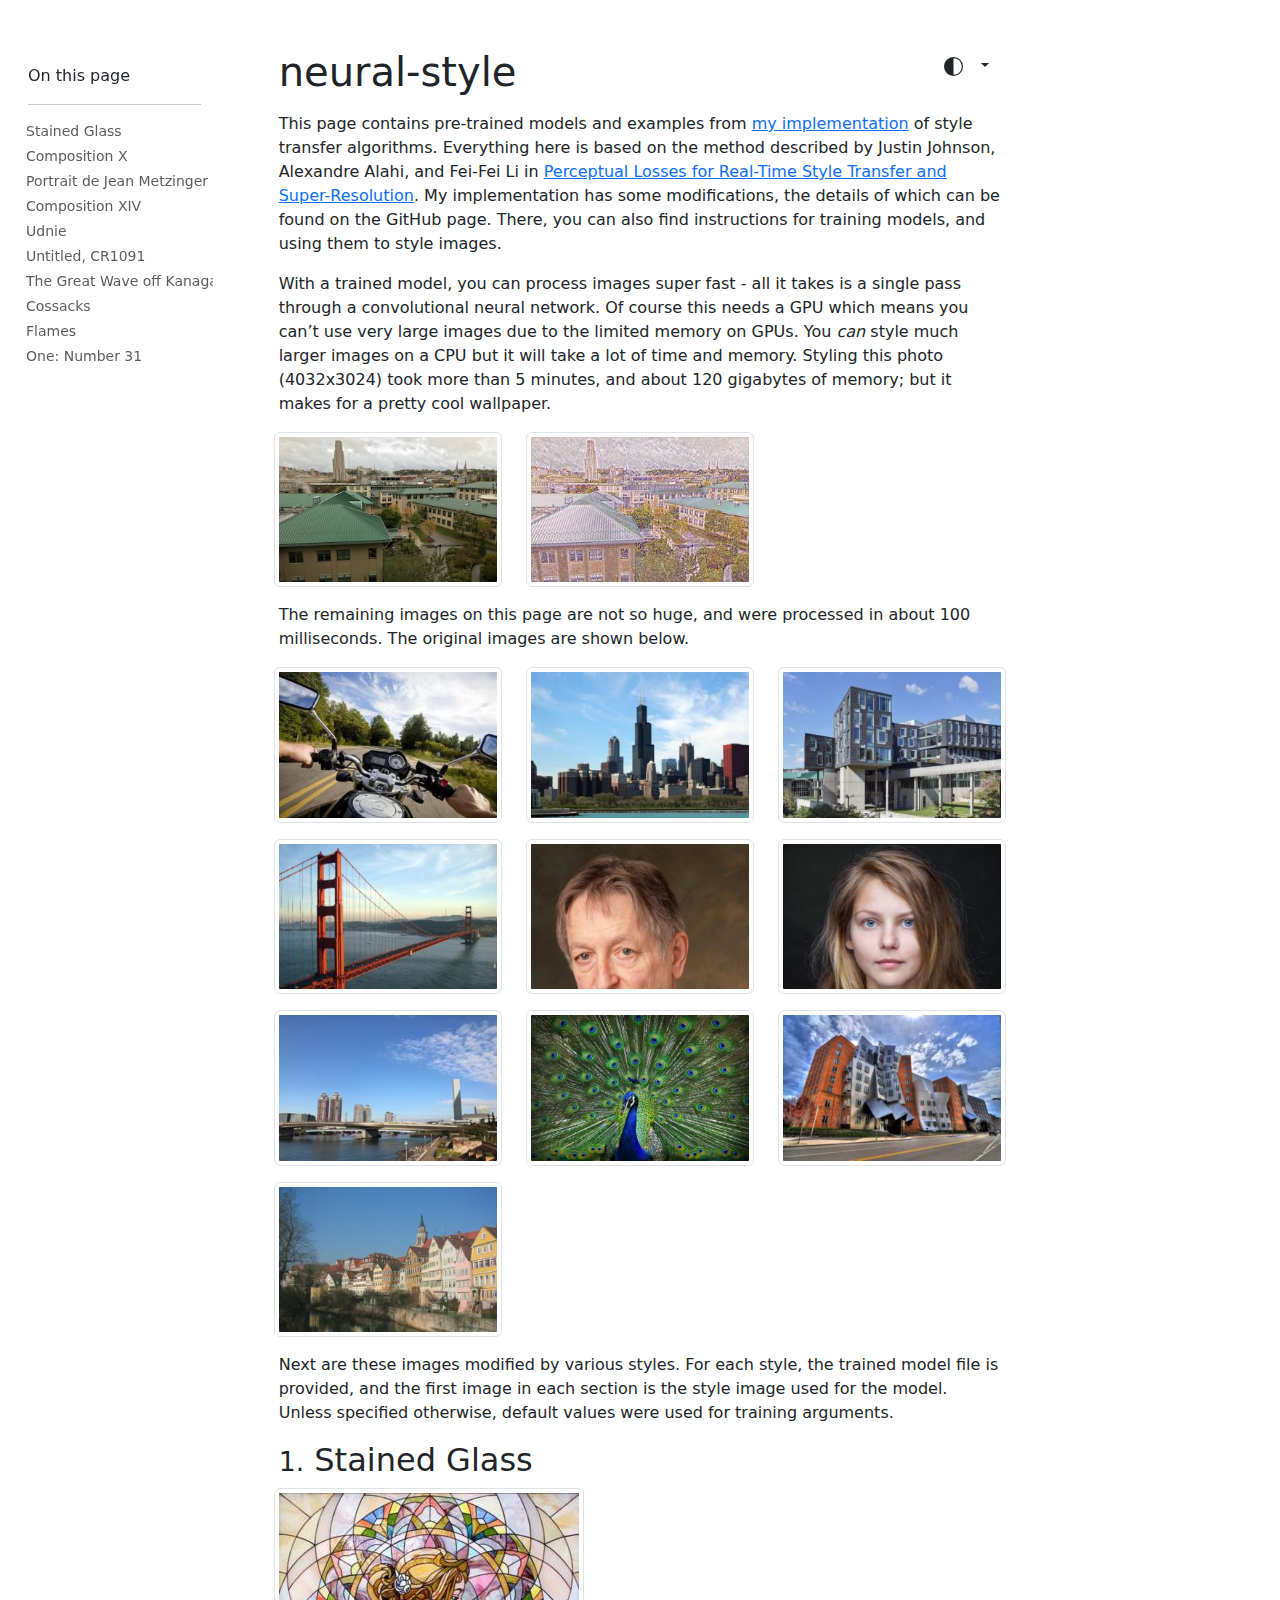
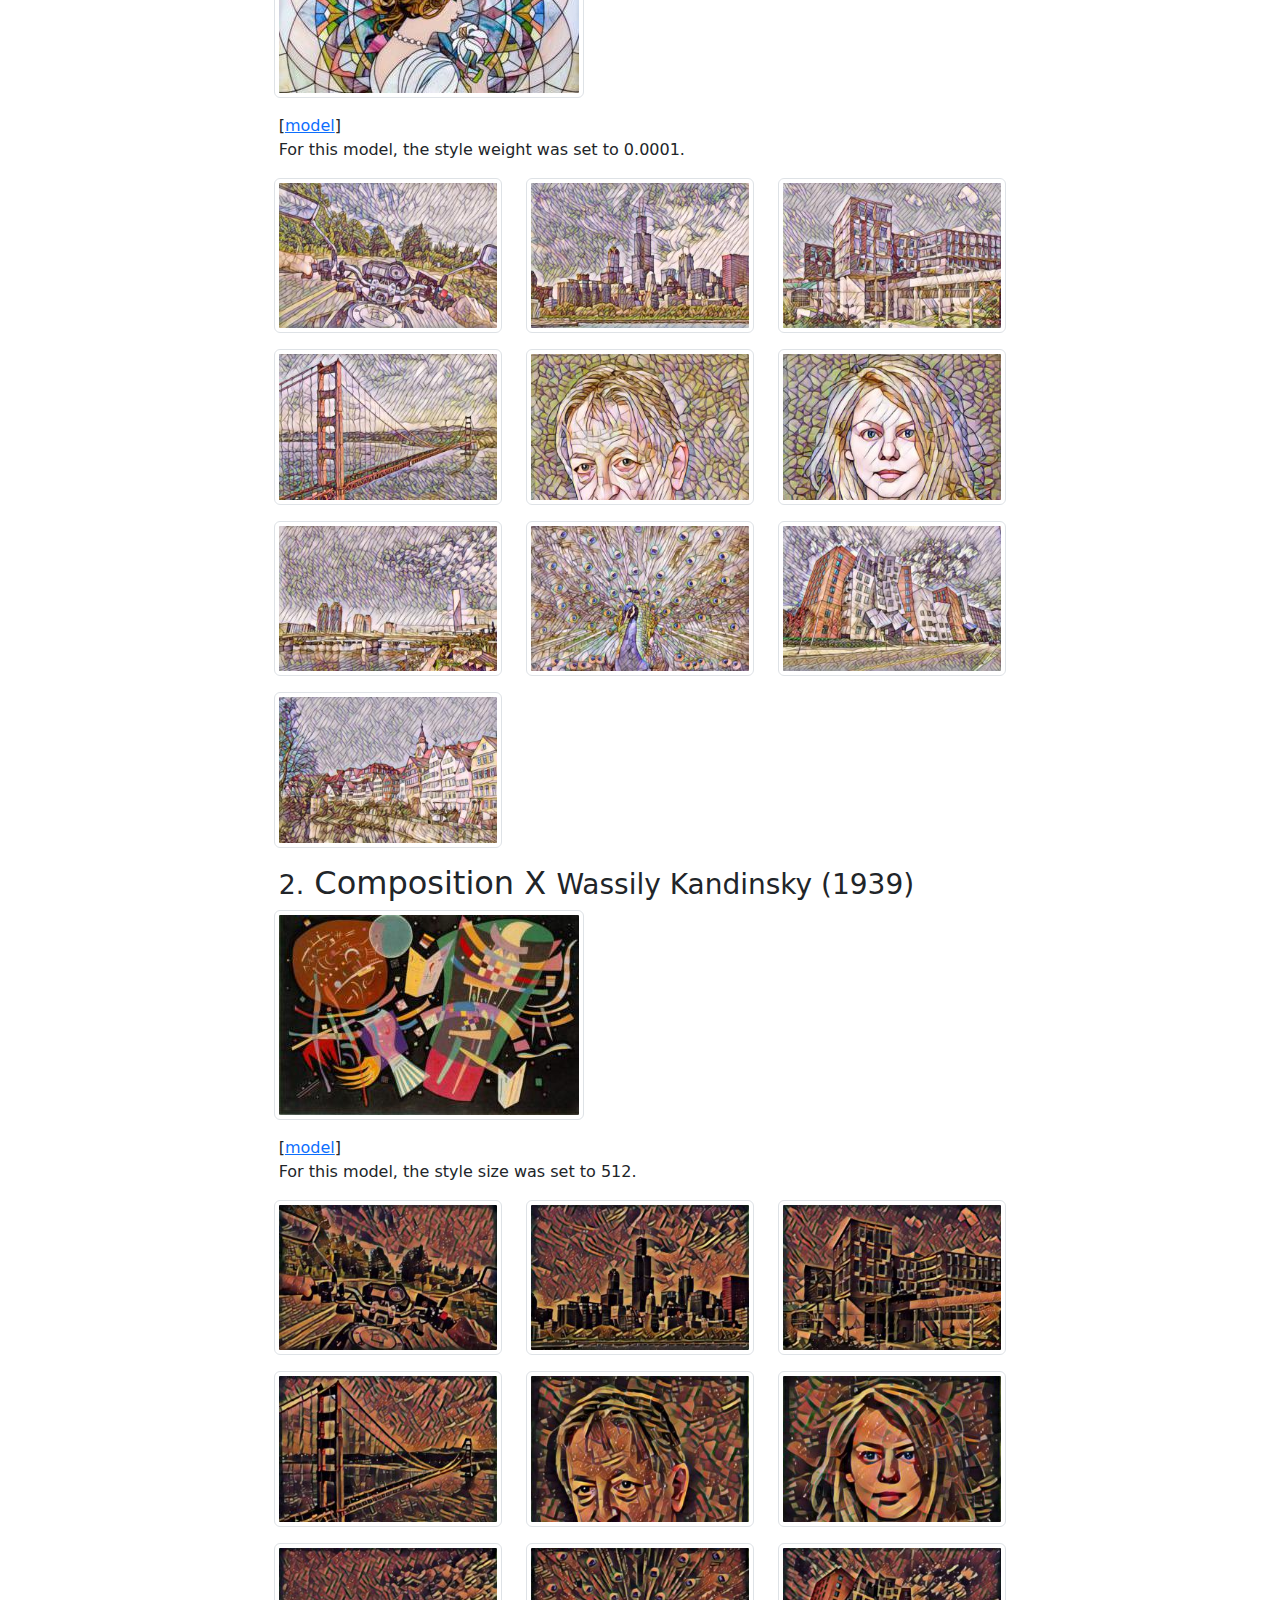
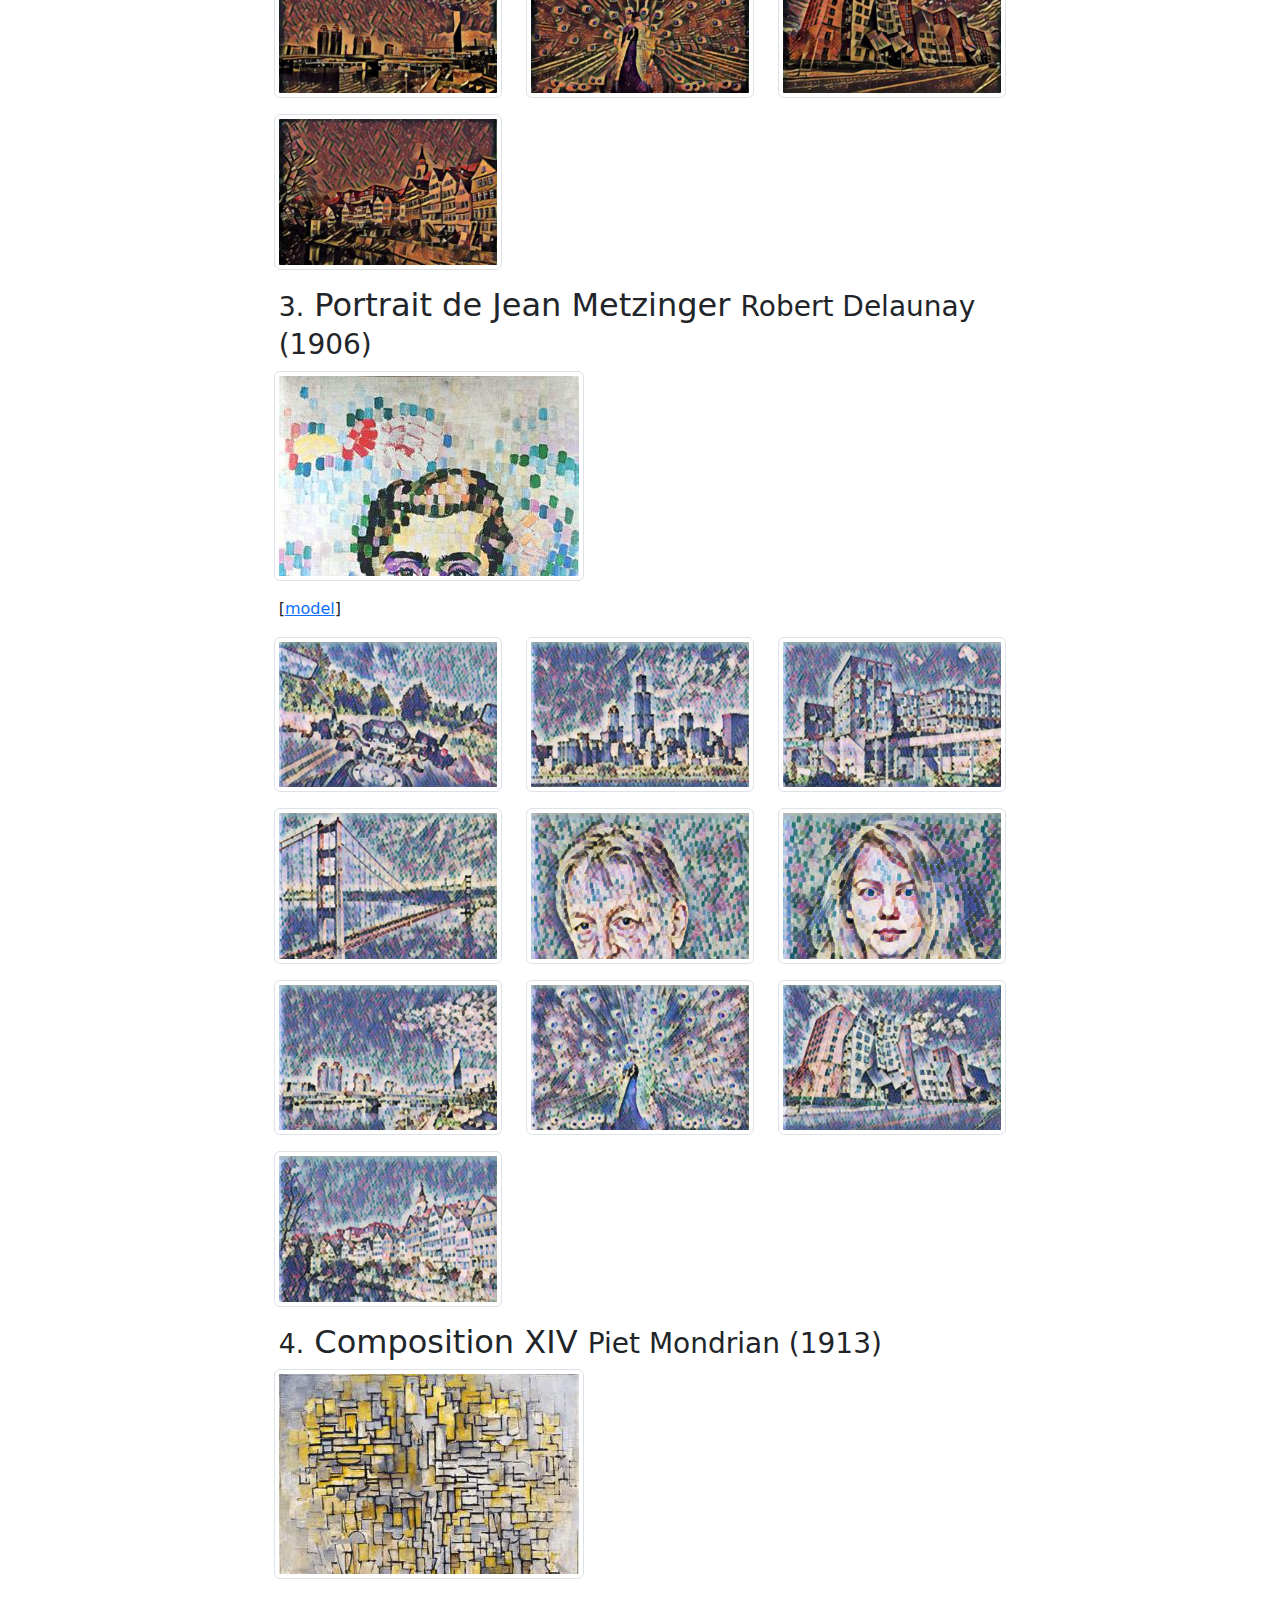
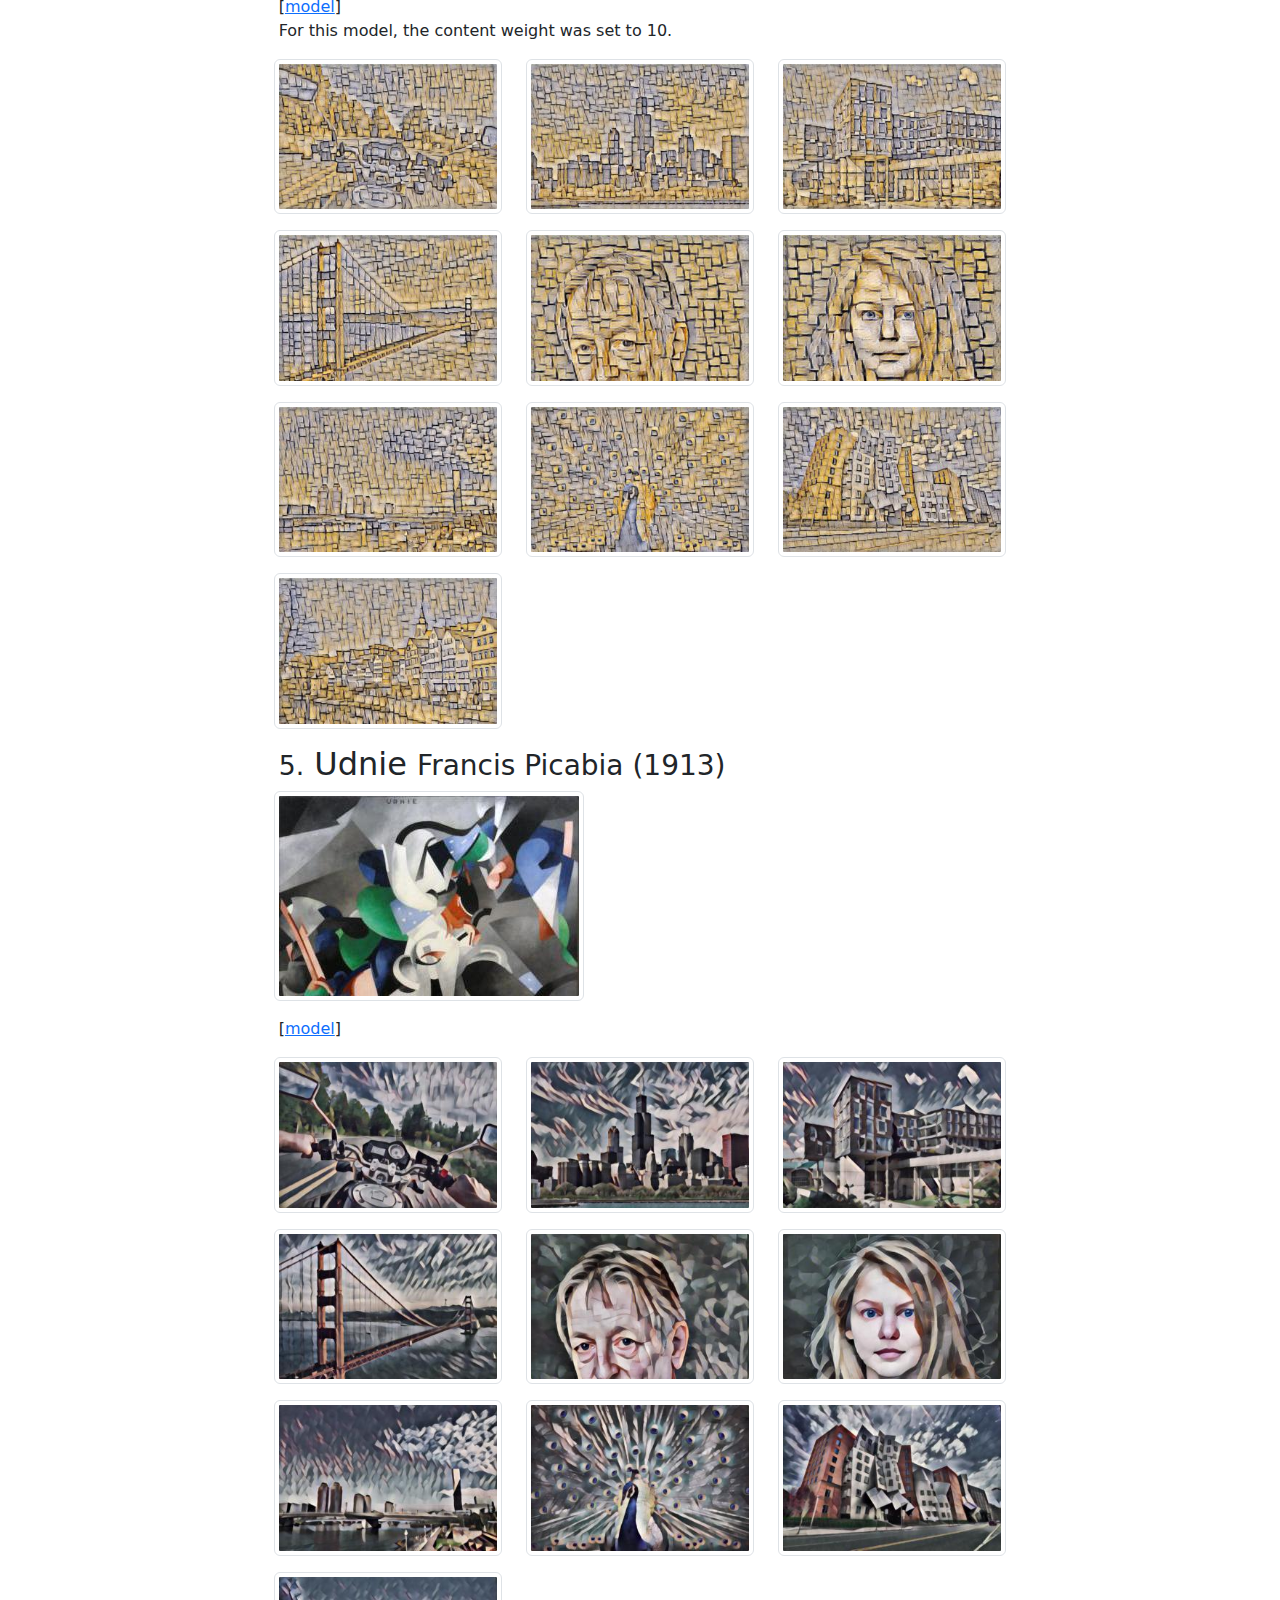
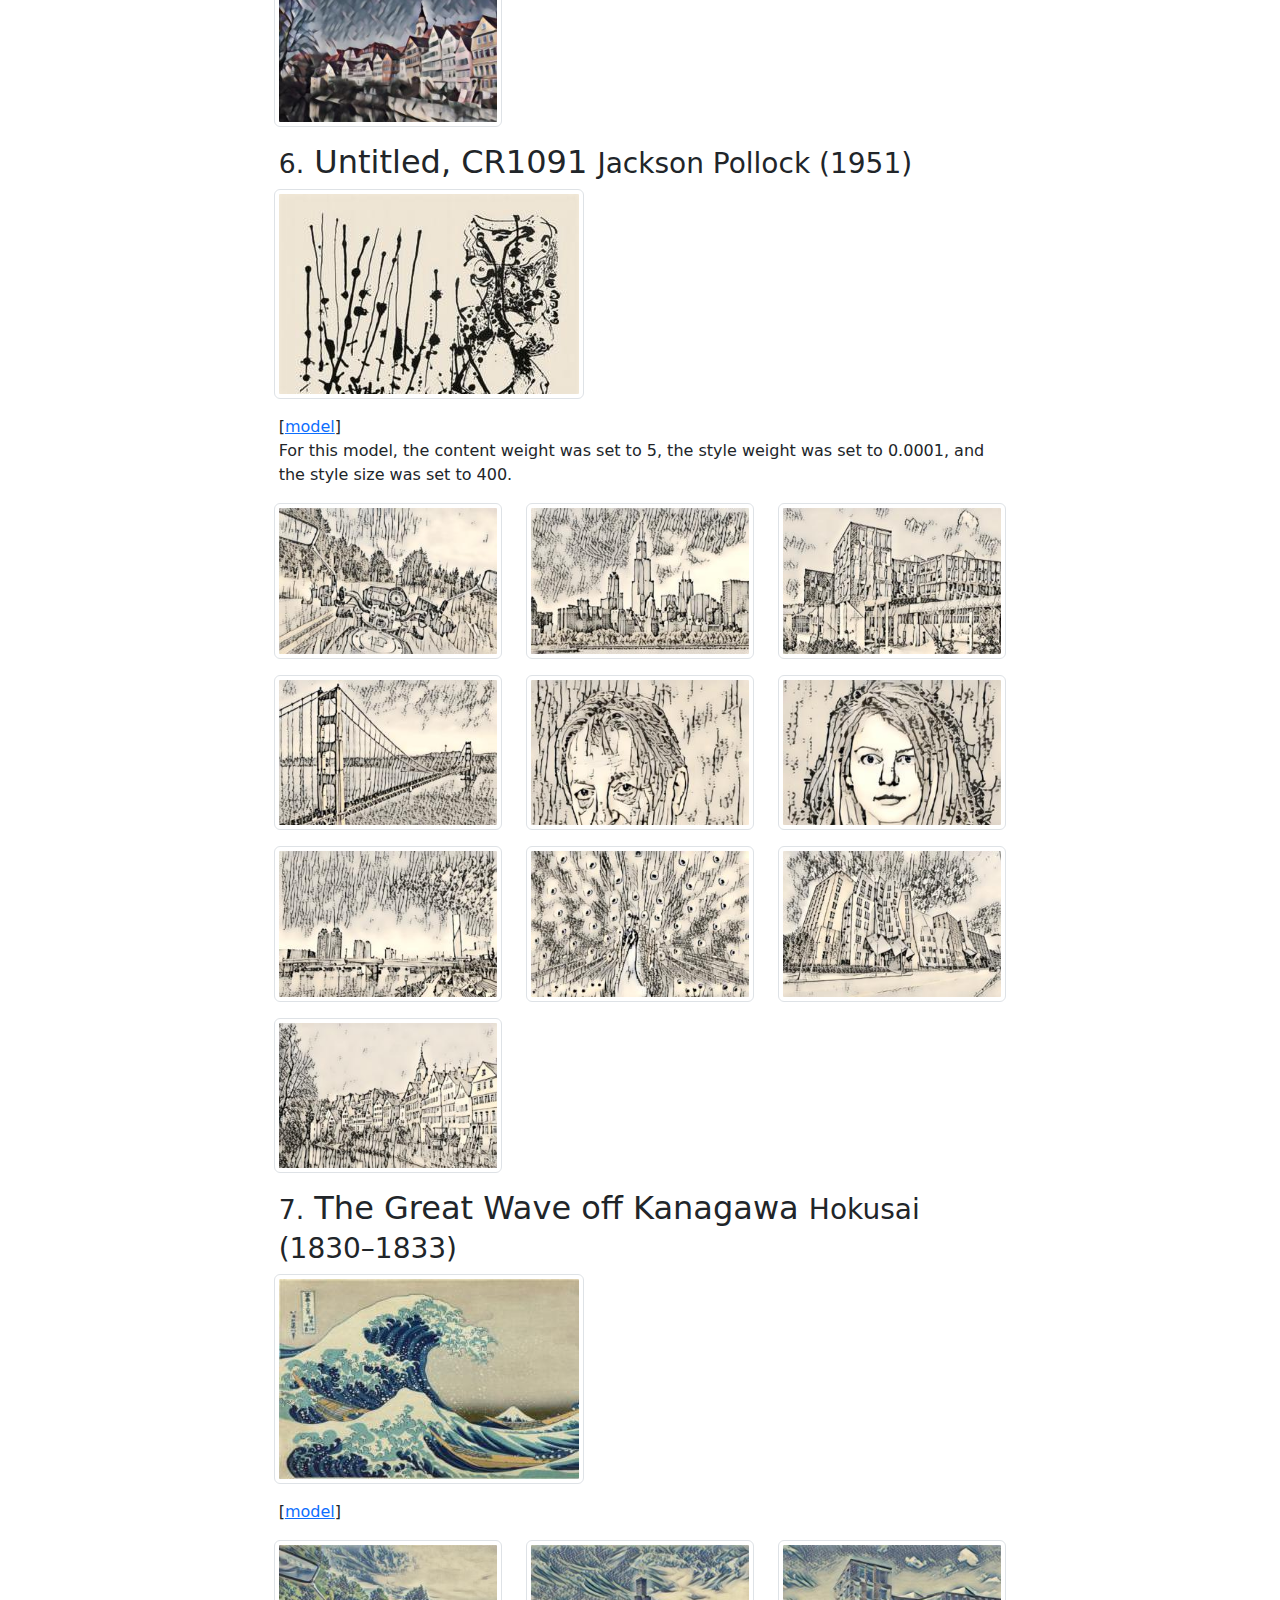
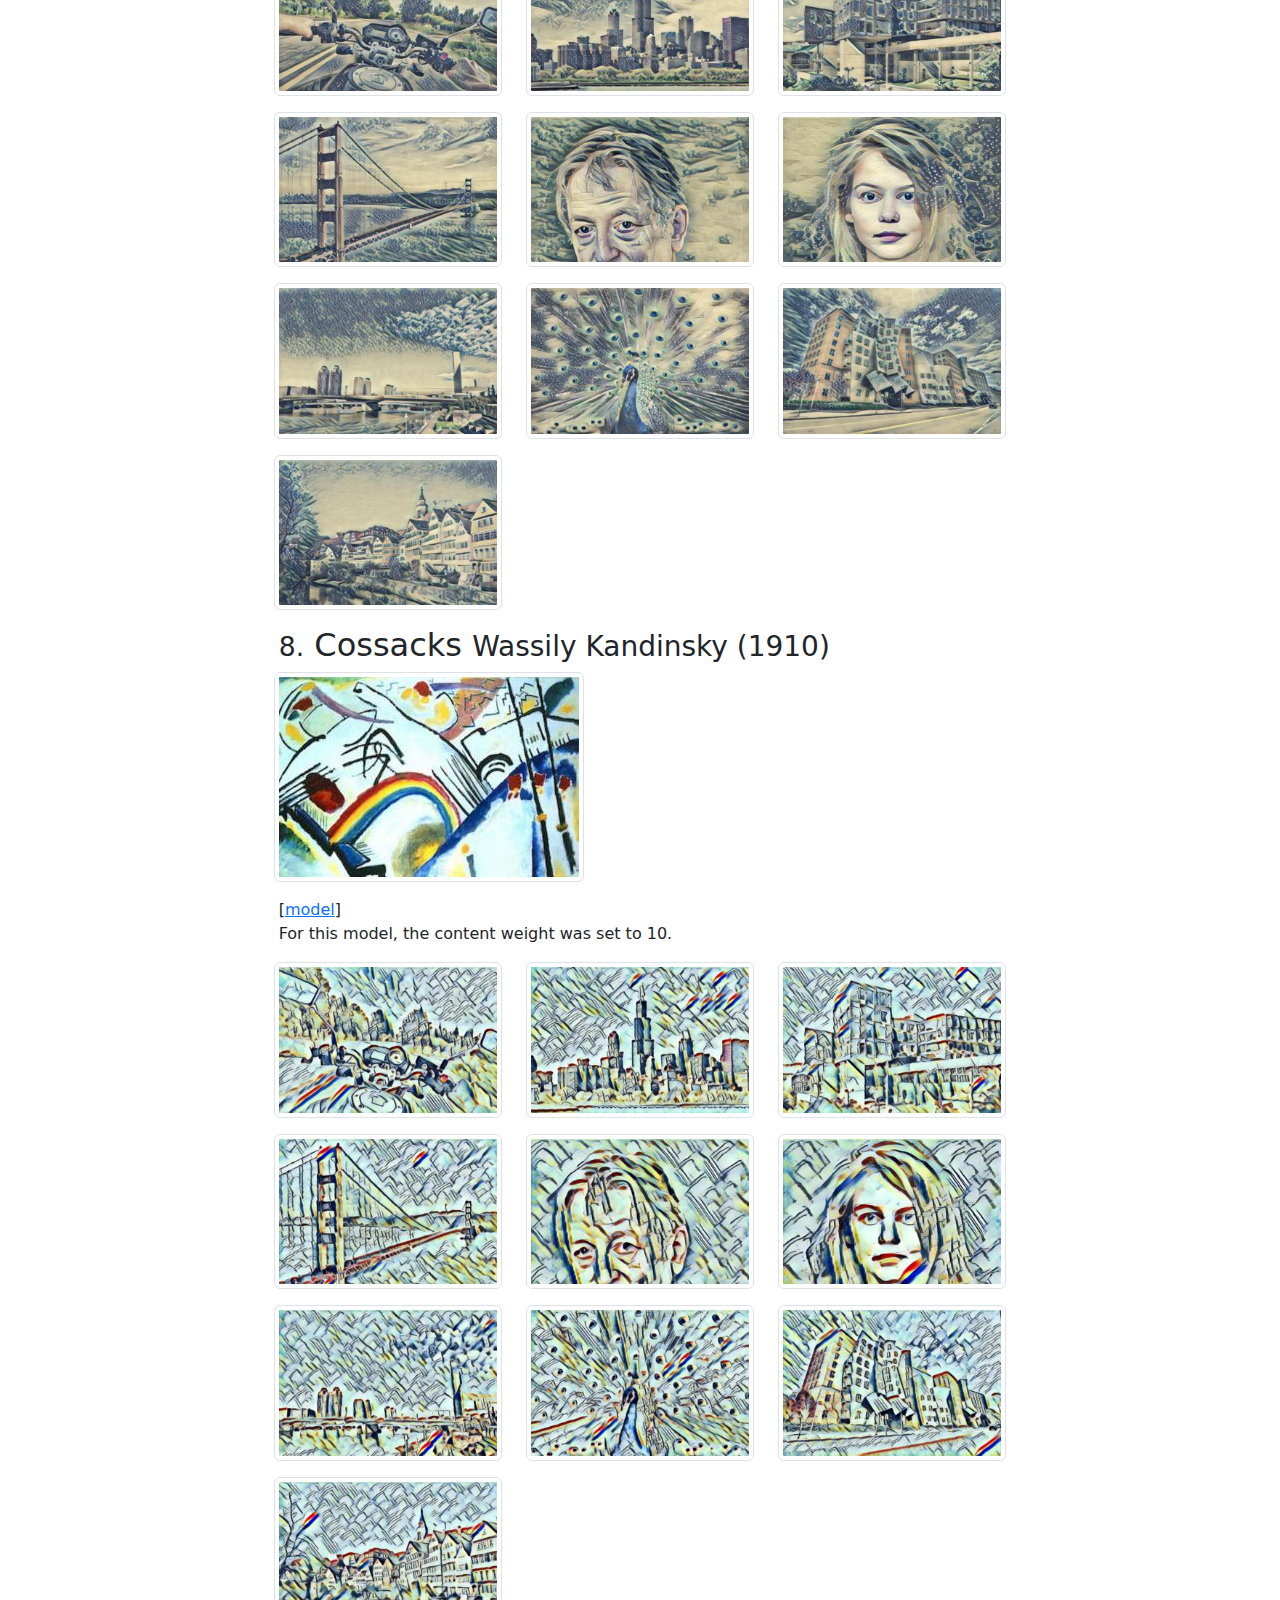
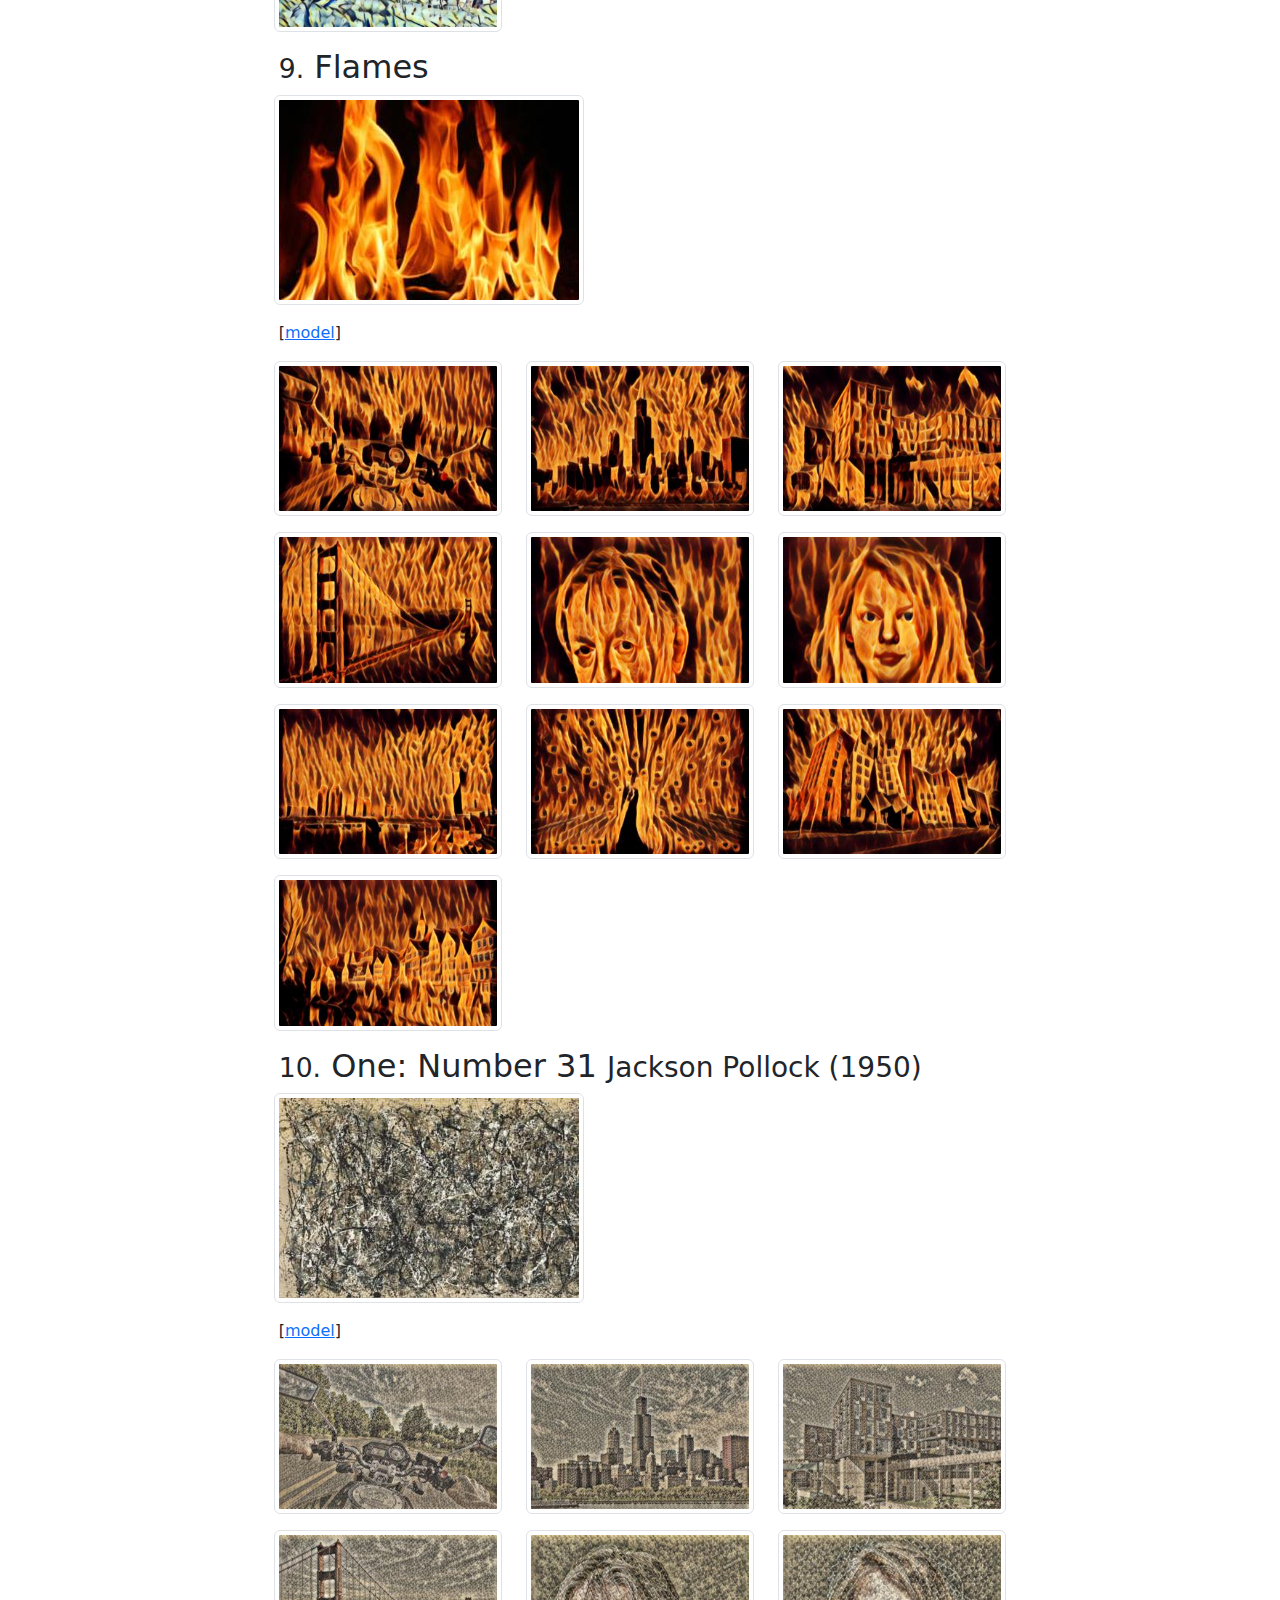
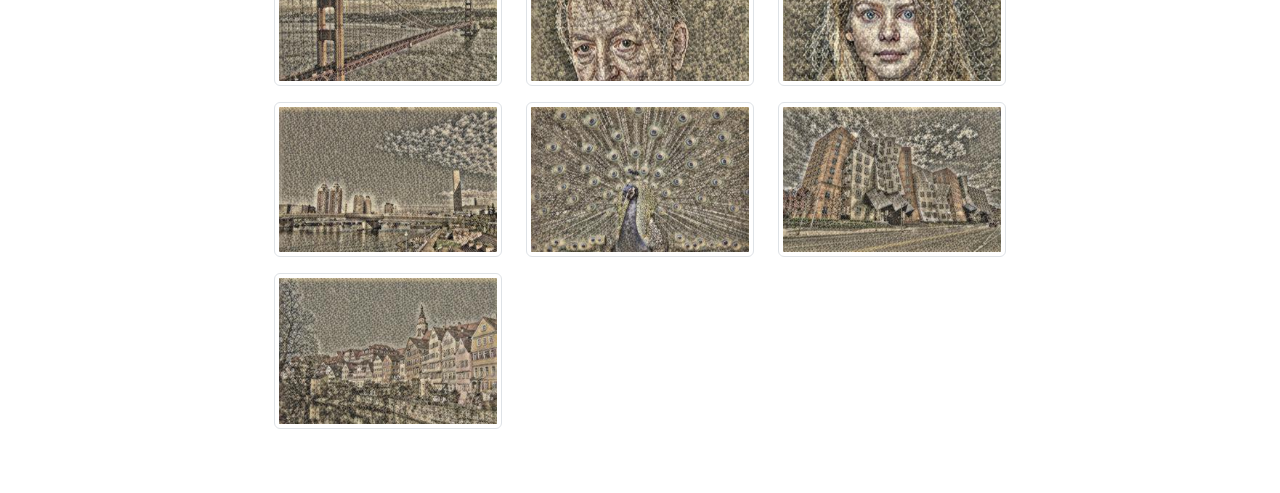
==== commit 22844ff3: "ci: deploy with paje" ====
--- a/index.html
+++ b/index.html
@@ -1 +1 @@
-<!doctype html><html lang="en"><meta charset="UTF-8"><meta name="viewport" content="width=device-width, initial-scale=1"><title>neural-style</title><link href="https://cdn.jsdelivr.net/npm/bootstrap@5.3.0-alpha1/dist/css/bootstrap.min.css" rel="stylesheet" crossorigin="anonymous" ><style> html[data-bs-theme=dark] figure img:not([data-darksrc]),html[data-bs-theme=dark] .subfigures img:not([data-darksrc]){filter:invert(90%);border:1px solid #000}html[data-bs-theme=dark] .table{--bs-table-hover-bg: var(--bs-secondary-bg) !important}#title{margin-bottom:1rem}#theme-selector svg{overflow-x:visible !important;overflow-y:visible !important}#theme-selector .dropdown-toggle{color:currentColor;border:0px;padding-top:0px}#theme-selector .dropdown-toggle svg{width:19px;height:19px;margin-right:.25rem}#theme-selector .dropdown-menu{min-width:7rem !important}#theme-selector .dropdown-menu svg{width:17px;height:17px}#theme-selector .dropdown-menu .dropdown-item{border-radius:.25rem;--bs-dropdown-item-padding-x: 0.5rem}#theme-selector svg{fill:currentColor}abbr,.abbr{font-size:smaller;font-variant:small-caps;letter-spacing:.1em;text-decoration:none !important}table{margin-top:2rem;margin-bottom:2rem}table caption{text-align:center}table thead{border-top:3px solid !important;border-bottom:2px solid !important}table tbody{border-bottom:3px solid !important}table tbody.tbody-headless{border-top:3px solid !important}table .tr-empty{--bs-table-hover-bg: var(--bs-body-bg) !important}figure{text-align:center}figure:not(.subfigure){margin-top:2rem;margin-bottom:2rem}figure:not(.subfigures) figcaption{margin-top:1rem}.sup-left{margin-right:-2px}.sup-right,.footnote-ref sup,.citation sup{padding-left:2px}h1,h2,h3,h4,h5,h6{word-break:keep-all}h2{margin-top:2rem}h2 .header-section-number,h3 .header-section-number,h4 .header-section-number{font-size:smaller;font-weight:normal}h2 .header-section-number:after,h3 .header-section-number:after,h4 .header-section-number:after{content:"."}h2 .header-link,h3 .header-link,h4 .header-link{text-decoration:none;margin-left:.5rem;font-weight:400;color:var(--bs-primary);opacity:0%;transition:opacity .15s ease-in-out}h2:hover .header-link,h3:hover .header-link,h4:hover .header-link{opacity:100% !important}h5 .header-section-number,h6 .header-section-number{display:none}a.footnote-ref,a.author-link,.citation a{text-decoration:none}a.footnote-ref:hover,a.author-link:hover,.citation a:hover{cursor:pointer}#refs li{margin:1rem 0}table caption,figcaption,.tooltip-inner{font-size:smaller}#appendices hr{margin:4rem 0}#footnotes hr{margin-top:4rem}.hidden{display:none}#toc-sidebar{z-index:1}#toc-sidebar strong{font-weight:500 !important}#toc-sidebar button:hover{color:var(--bs-primary-color) !important;border-color:var(--bs-primary-color) !important}#toc-sidebar li{margin-top:.25rem !important;margin-bottom:.25rem !important}#toc-sidebar li ul{padding-left:1rem !important}@media(min-width: 768px){#toc-sidebar{position:fixed;top:4rem;max-width:220px;max-height:80%;overflow-y:auto;overflow-x:hidden}}@media(min-width: 1400px){#toc-sidebar{margin-left:-3rem}}#toc{font-size:.875rem}#toc a{text-decoration:none !important;color:var(--bs-secondary-color) !important;padding:.25rem 0 .25rem .75rem;border-left:.125rem solid rgba(0,0,0,0)}#toc a.active,#toc a:hover{color:var(--bs-emphasis-color) !important;border-left-color:var(--bs-emphasis-color) !important}#toc a.active{font-weight:700 !important}</style><body data-bs-spy="scroll" data-bs-target="#toc-body" data-bs-root-margin="0px 0px -75% 0px" ><div class="container-xxl my-3 my-sm-4 my-md-5"><div class="row justify-content-center"><div class="col-11 col-sm-10 col-md-8 offset-md-1 col-lg-7 offset-lg-0"><div><div class="h1 float-end ms-4"><div class="dropdown hidden" id="theme-selector"> <button title="Theme" class="btn dropdown-toggle" id="active-theme-button" type="button" data-bs-toggle="dropdown" aria-expanded="false" > <noscript>Theme (needs JS)</noscript> <svg xmlns="http://www.w3.org/2000/svg" viewBox="0 0 16 16"></svg> &zwj; </button><ul class="dropdown-menu"><li class="mx-2"> <button class="btn dropdown-item theme-button d-flex align-items-center" type="button" data-bs-theme-value="dark" > <svg xmlns="http://www.w3.org/2000/svg" viewBox="0 0 16 16"><path d="M6 .278a.768.768 0 0 1 .08.858 7.208 7.208 0 0 0-.878 3.46c0 4.021 3.278 7.277 7.318 7.277.527 0 1.04-.055 1.533-.16a.787.787 0 0 1 .81.316.733.733 0 0 1-.031.893A8.349 8.349 0 0 1 8.344 16C3.734 16 0 12.286 0 7.71 0 4.266 2.114 1.312 5.124.06A.752.752 0 0 1 6 .278z"/><path d="M10.794 3.148a.217.217 0 0 1 .412 0l.387 1.162c.173.518.579.924 1.097 1.097l1.162.387a.217.217 0 0 1 0 .412l-1.162.387a1.734 1.734 0 0 0-1.097 1.097l-.387 1.162a.217.217 0 0 1-.412 0l-.387-1.162A1.734 1.734 0 0 0 9.31 6.593l-1.162-.387a.217.217 0 0 1 0-.412l1.162-.387a1.734 1.734 0 0 0 1.097-1.097l.387-1.162zM13.863.099a.145.145 0 0 1 .274 0l.258.774c.115.346.386.617.732.732l.774.258a.145.145 0 0 1 0 .274l-.774.258a1.156 1.156 0 0 0-.732.732l-.258.774a.145.145 0 0 1-.274 0l-.258-.774a1.156 1.156 0 0 0-.732-.732l-.774-.258a.145.145 0 0 1 0-.274l.774-.258c.346-.115.617-.386.732-.732L13.863.1z"/> </svg> <span class="ms-2 flex-grow-1">Dark</span> </button><li class="mx-2 mt-1"> <button class="btn dropdown-item theme-button d-flex align-items-center" type="button" data-bs-theme-value="light" > <svg xmlns="http://www.w3.org/2000/svg" viewBox="0 0 16 16"><path d="M8 12a4 4 0 1 0 0-8 4 4 0 0 0 0 8zM8 0a.5.5 0 0 1 .5.5v2a.5.5 0 0 1-1 0v-2A.5.5 0 0 1 8 0zm0 13a.5.5 0 0 1 .5.5v2a.5.5 0 0 1-1 0v-2A.5.5 0 0 1 8 13zm8-5a.5.5 0 0 1-.5.5h-2a.5.5 0 0 1 0-1h2a.5.5 0 0 1 .5.5zM3 8a.5.5 0 0 1-.5.5h-2a.5.5 0 0 1 0-1h2A.5.5 0 0 1 3 8zm10.657-5.657a.5.5 0 0 1 0 .707l-1.414 1.415a.5.5 0 1 1-.707-.708l1.414-1.414a.5.5 0 0 1 .707 0zm-9.193 9.193a.5.5 0 0 1 0 .707L3.05 13.657a.5.5 0 0 1-.707-.707l1.414-1.414a.5.5 0 0 1 .707 0zm9.193 2.121a.5.5 0 0 1-.707 0l-1.414-1.414a.5.5 0 0 1 .707-.707l1.414 1.414a.5.5 0 0 1 0 .707zM4.464 4.465a.5.5 0 0 1-.707 0L2.343 3.05a.5.5 0 1 1 .707-.707l1.414 1.414a.5.5 0 0 1 0 .708z"/> </svg> <span class="ms-2 flex-grow-1">Light</span> </button><li class="mx-2 mt-1"> <button class="btn dropdown-item theme-button d-flex align-items-center" type="button" data-bs-theme-value="auto" > <svg xmlns="http://www.w3.org/2000/svg" viewBox="0 0 16 16"><path d="M8 15A7 7 0 1 0 8 1v14zm0 1A8 8 0 1 1 8 0a8 8 0 0 1 0 16z"/> </svg> <span class="ms-2 flex-grow-1">Auto</span> </button></ul></div></div><h1 id="title"> <span class="display-6">neural-style</span></h1></div></div></div><div class="row justify-content-center justify-content-md-start"><div id="toc-sidebar" class="col-11 col-sm-10 col-md-2 mt-2 mb-4 my-md-0"> <button type="button" class="btn btn-link text-decoration-none d-md-none collapsed dropdown-toggle border border-secondary rounded-1 text-body-secondary" data-bs-toggle="collapse" data-bs-target="#toc">On this page</button><strong class="d-none d-md-block ms-3 text-nowrap">On this page</strong><hr class="d-none d-md-block ms-3"><div id="toc" class="collapse d-md-block pt-2 pt-md-0 text-nowrap"><nav id="toc-body"><ul class="list-unstyled"><li> <a href="#stained-glass">Stained Glass</a><ul class="list-unstyled"></ul><li> <a href="#composition-x-wassily-kandinsky-1939">Composition X</a><ul class="list-unstyled"></ul><li> <a href="#portrait-de-jean-metzinger-robert-delaunay-1906">Portrait de Jean Metzinger</a><ul class="list-unstyled"></ul><li> <a href="#composition-xiv-piet-mondrian-1913">Composition XIV</a><ul class="list-unstyled"></ul><li> <a href="#udnie-francis-picabia-1913">Udnie</a><ul class="list-unstyled"></ul><li> <a href="#untitled-cr1091-jackson-pollock-1951">Untitled, CR1091</a><ul class="list-unstyled"></ul><li> <a href="#the-great-wave-off-kanagawa-hokusai-18301833">The Great Wave off Kanagawa</a><ul class="list-unstyled"></ul><li> <a href="#cossacks-wassily-kandinsky-1910">Cossacks</a><ul class="list-unstyled"></ul><li> <a href="#flames">Flames</a><ul class="list-unstyled"></ul><li> <a href="#one-number-31-jackson-pollock-1950">One: Number 31</a><ul class="list-unstyled"></ul></ul></nav></div></div></div><div id="content" class="row justify-content-center"><p class="col-11 col-sm-10 col-md-8 offset-md-1 col-lg-7 offset-lg-0">This page contains pre-trained models and examples from <a href="https://github.com/jayanthkoushik/neural-style">my implementation</a> of style transfer algorithms. Everything here is based on the method described by Justin Johnson, Alexandre Alahi, and Fei-Fei Li in <a href="https://arxiv.org/abs/1603.08155">Perceptual Losses for Real-Time Style Transfer and Super-Resolution</a>. My implementation has some modifications, the details of which can be found on the GitHub page. There, you can also find instructions for training models, and using them to style images.<p class="col-11 col-sm-10 col-md-8 offset-md-1 col-lg-7 offset-lg-0">With a trained model, you can process images super fast - all it takes is a single pass through a convolutional neural network. Of course this needs a GPU which means you can’t use very large images due to the limited memory on GPUs. You <em>can</em> style much larger images on a CPU but it will take a lot of time and memory. Styling this photo (4032x3024) took more than 5 minutes, and about 120 gigabytes of memory; but it makes for a pretty cool wallpaper.<div class="row justify-content-center"><div class="col-11 col-sm-10 col-md-8 offset-md-1 col-lg-7 offset-lg-0 px-0"><div class="row"><div class="col-6 col-sm-6 col-md-4 col-lg-4 col-xl-4 text-center"><p><a href="imgs/xl/fulls/pittsburgh.jpg" data-bs-toggle="modal" data-bs-target="#pittsburgh-modal"> <img src="imgs/xl/thumbs/pittsburgh_thumb.jpg" alt="pittsburgh" class="img-fluid img-thumbnail"> </a></div><div id="pittsburgh-modal" class="modal fade" tabindex="-1" aria-hidden="true"><div class="modal-dialog modal-dialog-centered modal-xl"><p class="mx-auto my-auto text-center"> <img src="imgs/xl/fulls/pittsburgh.jpg" alt="pittsburgh" class="img-fluid rounded"></div></div><div class="col-6 col-sm-6 col-md-4 col-lg-4 col-xl-4 text-center"><p><a href="imgs/xl/fulls/pittsburgh_stained_glass.jpg" data-bs-toggle="modal" data-bs-target="#pittsburgh_stained_glass-modal"> <img src="imgs/xl/thumbs/pittsburgh_stained_glass_thumb.jpg" alt="pittsburgh_stained_glass" class="img-fluid img-thumbnail"> </a></div><div id="pittsburgh_stained_glass-modal" class="modal fade" tabindex="-1" aria-hidden="true"><div class="modal-dialog modal-dialog-centered modal-xl"><p class="mx-auto my-auto text-center"> <img src="imgs/xl/fulls/pittsburgh_stained_glass.jpg" alt="pittsburgh_stained_glass" class="img-fluid rounded"></div></div></div></div></div><p class="col-11 col-sm-10 col-md-8 offset-md-1 col-lg-7 offset-lg-0">The remaining images on this page are not so huge, and were processed in about 100 milliseconds. The original images are shown below.<div class="row justify-content-center"><div class="col-11 col-sm-10 col-md-8 offset-md-1 col-lg-7 offset-lg-0 px-0"><div class="row"><div class="col-6 col-sm-6 col-md-4 col-lg-4 col-xl-4 text-center"><p><a href="imgs/original/fulls/bike.jpg" data-bs-toggle="modal" data-bs-target="#bike-modal"> <img src="imgs/original/thumbs/bike_thumb.jpg" alt="bike" class="img-fluid img-thumbnail"> </a></div><div id="bike-modal" class="modal fade" tabindex="-1" aria-hidden="true"><div class="modal-dialog modal-dialog-centered modal-xl"><p class="mx-auto my-auto text-center"> <img src="imgs/original/fulls/bike.jpg" alt="bike" class="img-fluid rounded"></div></div><div class="col-6 col-sm-6 col-md-4 col-lg-4 col-xl-4 text-center"><p><a href="imgs/original/fulls/chicago.jpg" data-bs-toggle="modal" data-bs-target="#chicago-modal"> <img src="imgs/original/thumbs/chicago_thumb.jpg" alt="chicago" class="img-fluid img-thumbnail"> </a></div><div id="chicago-modal" class="modal fade" tabindex="-1" aria-hidden="true"><div class="modal-dialog modal-dialog-centered modal-xl"><p class="mx-auto my-auto text-center"> <img src="imgs/original/fulls/chicago.jpg" alt="chicago" class="img-fluid rounded"></div></div><div class="col-6 col-sm-6 col-md-4 col-lg-4 col-xl-4 text-center"><p><a href="imgs/original/fulls/ghc.jpg" data-bs-toggle="modal" data-bs-target="#ghc-modal"> <img src="imgs/original/thumbs/ghc_thumb.jpg" alt="ghc" class="img-fluid img-thumbnail"> </a></div><div id="ghc-modal" class="modal fade" tabindex="-1" aria-hidden="true"><div class="modal-dialog modal-dialog-centered modal-xl"><p class="mx-auto my-auto text-center"> <img src="imgs/original/fulls/ghc.jpg" alt="ghc" class="img-fluid rounded"></div></div><div class="col-6 col-sm-6 col-md-4 col-lg-4 col-xl-4 text-center"><p><a href="imgs/original/fulls/golden_gate.jpg" data-bs-toggle="modal" data-bs-target="#golden_gate-modal"> <img src="imgs/original/thumbs/golden_gate_thumb.jpg" alt="golden_gate" class="img-fluid img-thumbnail"> </a></div><div id="golden_gate-modal" class="modal fade" tabindex="-1" aria-hidden="true"><div class="modal-dialog modal-dialog-centered modal-xl"><p class="mx-auto my-auto text-center"> <img src="imgs/original/fulls/golden_gate.jpg" alt="golden_gate" class="img-fluid rounded"></div></div><div class="col-6 col-sm-6 col-md-4 col-lg-4 col-xl-4 text-center"><p><a href="imgs/original/fulls/hinton.jpg" data-bs-toggle="modal" data-bs-target="#hinton-modal"> <img src="imgs/original/thumbs/hinton_thumb.jpg" alt="hinton" class="img-fluid img-thumbnail"> </a></div><div id="hinton-modal" class="modal fade" tabindex="-1" aria-hidden="true"><div class="modal-dialog modal-dialog-centered modal-xl"><p class="mx-auto my-auto text-center"> <img src="imgs/original/fulls/hinton.jpg" alt="hinton" class="img-fluid rounded"></div></div><div class="col-6 col-sm-6 col-md-4 col-lg-4 col-xl-4 text-center"><p><a href="imgs/original/fulls/karya.jpg" data-bs-toggle="modal" data-bs-target="#karya-modal"> <img src="imgs/original/thumbs/karya_thumb.jpg" alt="karya" class="img-fluid img-thumbnail"> </a></div><div id="karya-modal" class="modal fade" tabindex="-1" aria-hidden="true"><div class="modal-dialog modal-dialog-centered modal-xl"><p class="mx-auto my-auto text-center"> <img src="imgs/original/fulls/karya.jpg" alt="karya" class="img-fluid rounded"></div></div><div class="col-6 col-sm-6 col-md-4 col-lg-4 col-xl-4 text-center"><p><a href="imgs/original/fulls/odaiba.jpg" data-bs-toggle="modal" data-bs-target="#odaiba-modal"> <img src="imgs/original/thumbs/odaiba_thumb.jpg" alt="odaiba" class="img-fluid img-thumbnail"> </a></div><div id="odaiba-modal" class="modal fade" tabindex="-1" aria-hidden="true"><div class="modal-dialog modal-dialog-centered modal-xl"><p class="mx-auto my-auto text-center"> <img src="imgs/original/fulls/odaiba.jpg" alt="odaiba" class="img-fluid rounded"></div></div><div class="col-6 col-sm-6 col-md-4 col-lg-4 col-xl-4 text-center"><p><a href="imgs/original/fulls/peacock.jpg" data-bs-toggle="modal" data-bs-target="#peacock-modal"> <img src="imgs/original/thumbs/peacock_thumb.jpg" alt="peacock" class="img-fluid img-thumbnail"> </a></div><div id="peacock-modal" class="modal fade" tabindex="-1" aria-hidden="true"><div class="modal-dialog modal-dialog-centered modal-xl"><p class="mx-auto my-auto text-center"> <img src="imgs/original/fulls/peacock.jpg" alt="peacock" class="img-fluid rounded"></div></div><div class="col-6 col-sm-6 col-md-4 col-lg-4 col-xl-4 text-center"><p><a href="imgs/original/fulls/stata.jpg" data-bs-toggle="modal" data-bs-target="#stata-modal"> <img src="imgs/original/thumbs/stata_thumb.jpg" alt="stata" class="img-fluid img-thumbnail"> </a></div><div id="stata-modal" class="modal fade" tabindex="-1" aria-hidden="true"><div class="modal-dialog modal-dialog-centered modal-xl"><p class="mx-auto my-auto text-center"> <img src="imgs/original/fulls/stata.jpg" alt="stata" class="img-fluid rounded"></div></div><div class="col-6 col-sm-6 col-md-4 col-lg-4 col-xl-4 text-center"><p><a href="imgs/original/fulls/tubingen.jpg" data-bs-toggle="modal" data-bs-target="#tubingen-modal"> <img src="imgs/original/thumbs/tubingen_thumb.jpg" alt="tubingen" class="img-fluid img-thumbnail"> </a></div><div id="tubingen-modal" class="modal fade" tabindex="-1" aria-hidden="true"><div class="modal-dialog modal-dialog-centered modal-xl"><p class="mx-auto my-auto text-center"> <img src="imgs/original/fulls/tubingen.jpg" alt="tubingen" class="img-fluid rounded"></div></div></div></div></div><p class="col-11 col-sm-10 col-md-8 offset-md-1 col-lg-7 offset-lg-0">Next are these images modified by various styles. For each style, the trained model file is provided, and the first image in each section is the style image used for the model. Unless specified otherwise, default values were used for training arguments.<h2 data-number="1" id="stained-glass" class="col-11 col-sm-10 col-md-8 offset-md-1 col-lg-7 offset-lg-0"> <span class="header-section-number">1</span> Stained Glass<a class="header-link" href="#stained-glass">#</a></h2><div class="row justify-content-center"><div class="col-11 col-sm-10 col-md-8 offset-md-1 col-lg-7 offset-lg-0 px-0"><div class="row"><div class="col-10 col-sm-10 col-md-8 col-lg-8 col-xl-8"><p><a href="imgs/style/fulls/stained_glass.jpg" data-bs-toggle="modal" data-bs-target="#stained_glass-modal-single"> <img src="imgs/style/fulls/stained_glass.jpg/../../thumbs/stained_glass_thumb.jpg" alt="stained_glass" class="img-fluid img-thumbnail"> </a></div></div><div id="stained_glass-modal-single" class="modal fade" tabindex="-1" aria-hidden="true"><div class="modal-dialog modal-dialog-centered modal-xl"><p class="mx-auto my-auto text-center"> <img src="imgs/style/fulls/stained_glass.jpg" alt="stained_glass" class="img-fluid rounded"></div></div></div></div><p class="col-11 col-sm-10 col-md-8 offset-md-1 col-lg-7 offset-lg-0">[<a href="https://github.com/jayanthkoushik/neural-style-models/raw/master/stained_glass.h5">model</a>]<br> For this model, the style weight was set to 0.0001.<div class="row justify-content-center"><div class="col-11 col-sm-10 col-md-8 offset-md-1 col-lg-7 offset-lg-0 px-0"><div class="row"><div class="col-6 col-sm-6 col-md-4 col-lg-4 col-xl-4 text-center"><p><a href="imgs/stained_glass/fulls/bike_stained_glass.jpg" data-bs-toggle="modal" data-bs-target="#bike_stained_glass-modal"> <img src="imgs/stained_glass/thumbs/bike_stained_glass_thumb.jpg" alt="bike_stained_glass" class="img-fluid img-thumbnail"> </a></div><div id="bike_stained_glass-modal" class="modal fade" tabindex="-1" aria-hidden="true"><div class="modal-dialog modal-dialog-centered modal-xl"><p class="mx-auto my-auto text-center"> <img src="imgs/stained_glass/fulls/bike_stained_glass.jpg" alt="bike_stained_glass" class="img-fluid rounded"></div></div><div class="col-6 col-sm-6 col-md-4 col-lg-4 col-xl-4 text-center"><p><a href="imgs/stained_glass/fulls/chicago_stained_glass.jpg" data-bs-toggle="modal" data-bs-target="#chicago_stained_glass-modal"> <img src="imgs/stained_glass/thumbs/chicago_stained_glass_thumb.jpg" alt="chicago_stained_glass" class="img-fluid img-thumbnail"> </a></div><div id="chicago_stained_glass-modal" class="modal fade" tabindex="-1" aria-hidden="true"><div class="modal-dialog modal-dialog-centered modal-xl"><p class="mx-auto my-auto text-center"> <img src="imgs/stained_glass/fulls/chicago_stained_glass.jpg" alt="chicago_stained_glass" class="img-fluid rounded"></div></div><div class="col-6 col-sm-6 col-md-4 col-lg-4 col-xl-4 text-center"><p><a href="imgs/stained_glass/fulls/ghc_stained_glass.jpg" data-bs-toggle="modal" data-bs-target="#ghc_stained_glass-modal"> <img src="imgs/stained_glass/thumbs/ghc_stained_glass_thumb.jpg" alt="ghc_stained_glass" class="img-fluid img-thumbnail"> </a></div><div id="ghc_stained_glass-modal" class="modal fade" tabindex="-1" aria-hidden="true"><div class="modal-dialog modal-dialog-centered modal-xl"><p class="mx-auto my-auto text-center"> <img src="imgs/stained_glass/fulls/ghc_stained_glass.jpg" alt="ghc_stained_glass" class="img-fluid rounded"></div></div><div class="col-6 col-sm-6 col-md-4 col-lg-4 col-xl-4 text-center"><p><a href="imgs/stained_glass/fulls/golden_gate_stained_glass.jpg" data-bs-toggle="modal" data-bs-target="#golden_gate_stained_glass-modal"> <img src="imgs/stained_glass/thumbs/golden_gate_stained_glass_thumb.jpg" alt="golden_gate_stained_glass" class="img-fluid img-thumbnail"> </a></div><div id="golden_gate_stained_glass-modal" class="modal fade" tabindex="-1" aria-hidden="true"><div class="modal-dialog modal-dialog-centered modal-xl"><p class="mx-auto my-auto text-center"> <img src="imgs/stained_glass/fulls/golden_gate_stained_glass.jpg" alt="golden_gate_stained_glass" class="img-fluid rounded"></div></div><div class="col-6 col-sm-6 col-md-4 col-lg-4 col-xl-4 text-center"><p><a href="imgs/stained_glass/fulls/hinton_stained_glass.jpg" data-bs-toggle="modal" data-bs-target="#hinton_stained_glass-modal"> <img src="imgs/stained_glass/thumbs/hinton_stained_glass_thumb.jpg" alt="hinton_stained_glass" class="img-fluid img-thumbnail"> </a></div><div id="hinton_stained_glass-modal" class="modal fade" tabindex="-1" aria-hidden="true"><div class="modal-dialog modal-dialog-centered modal-xl"><p class="mx-auto my-auto text-center"> <img src="imgs/stained_glass/fulls/hinton_stained_glass.jpg" alt="hinton_stained_glass" class="img-fluid rounded"></div></div><div class="col-6 col-sm-6 col-md-4 col-lg-4 col-xl-4 text-center"><p><a href="imgs/stained_glass/fulls/karya_stained_glass.jpg" data-bs-toggle="modal" data-bs-target="#karya_stained_glass-modal"> <img src="imgs/stained_glass/thumbs/karya_stained_glass_thumb.jpg" alt="karya_stained_glass" class="img-fluid img-thumbnail"> </a></div><div id="karya_stained_glass-modal" class="modal fade" tabindex="-1" aria-hidden="true"><div class="modal-dialog modal-dialog-centered modal-xl"><p class="mx-auto my-auto text-center"> <img src="imgs/stained_glass/fulls/karya_stained_glass.jpg" alt="karya_stained_glass" class="img-fluid rounded"></div></div><div class="col-6 col-sm-6 col-md-4 col-lg-4 col-xl-4 text-center"><p><a href="imgs/stained_glass/fulls/odaiba_stained_glass.jpg" data-bs-toggle="modal" data-bs-target="#odaiba_stained_glass-modal"> <img src="imgs/stained_glass/thumbs/odaiba_stained_glass_thumb.jpg" alt="odaiba_stained_glass" class="img-fluid img-thumbnail"> </a></div><div id="odaiba_stained_glass-modal" class="modal fade" tabindex="-1" aria-hidden="true"><div class="modal-dialog modal-dialog-centered modal-xl"><p class="mx-auto my-auto text-center"> <img src="imgs/stained_glass/fulls/odaiba_stained_glass.jpg" alt="odaiba_stained_glass" class="img-fluid rounded"></div></div><div class="col-6 col-sm-6 col-md-4 col-lg-4 col-xl-4 text-center"><p><a href="imgs/stained_glass/fulls/peacock_stained_glass.jpg" data-bs-toggle="modal" data-bs-target="#peacock_stained_glass-modal"> <img src="imgs/stained_glass/thumbs/peacock_stained_glass_thumb.jpg" alt="peacock_stained_glass" class="img-fluid img-thumbnail"> </a></div><div id="peacock_stained_glass-modal" class="modal fade" tabindex="-1" aria-hidden="true"><div class="modal-dialog modal-dialog-centered modal-xl"><p class="mx-auto my-auto text-center"> <img src="imgs/stained_glass/fulls/peacock_stained_glass.jpg" alt="peacock_stained_glass" class="img-fluid rounded"></div></div><div class="col-6 col-sm-6 col-md-4 col-lg-4 col-xl-4 text-center"><p><a href="imgs/stained_glass/fulls/stata_stained_glass.jpg" data-bs-toggle="modal" data-bs-target="#stata_stained_glass-modal"> <img src="imgs/stained_glass/thumbs/stata_stained_glass_thumb.jpg" alt="stata_stained_glass" class="img-fluid img-thumbnail"> </a></div><div id="stata_stained_glass-modal" class="modal fade" tabindex="-1" aria-hidden="true"><div class="modal-dialog modal-dialog-centered modal-xl"><p class="mx-auto my-auto text-center"> <img src="imgs/stained_glass/fulls/stata_stained_glass.jpg" alt="stata_stained_glass" class="img-fluid rounded"></div></div><div class="col-6 col-sm-6 col-md-4 col-lg-4 col-xl-4 text-center"><p><a href="imgs/stained_glass/fulls/tubingen_stained_glass.jpg" data-bs-toggle="modal" data-bs-target="#tubingen_stained_glass-modal"> <img src="imgs/stained_glass/thumbs/tubingen_stained_glass_thumb.jpg" alt="tubingen_stained_glass" class="img-fluid img-thumbnail"> </a></div><div id="tubingen_stained_glass-modal" class="modal fade" tabindex="-1" aria-hidden="true"><div class="modal-dialog modal-dialog-centered modal-xl"><p class="mx-auto my-auto text-center"> <img src="imgs/stained_glass/fulls/tubingen_stained_glass.jpg" alt="tubingen_stained_glass" class="img-fluid rounded"></div></div></div></div></div><h2 data-number="2" id="composition-x-wassily-kandinsky-1939" class="col-11 col-sm-10 col-md-8 offset-md-1 col-lg-7 offset-lg-0"> <span class="header-section-number">2</span> Composition X <small>Wassily Kandinsky (1939)</small><a class="header-link" href="#composition-x-wassily-kandinsky-1939">#</a></h2><div class="row justify-content-center"><div class="col-11 col-sm-10 col-md-8 offset-md-1 col-lg-7 offset-lg-0 px-0"><div class="row"><div class="col-10 col-sm-10 col-md-8 col-lg-8 col-xl-8"><p><a href="imgs/style/fulls/kandinsky_x.jpg" data-bs-toggle="modal" data-bs-target="#kandinsky_x-modal-single"> <img src="imgs/style/fulls/kandinsky_x.jpg/../../thumbs/kandinsky_x_thumb.jpg" alt="kandinsky_x" class="img-fluid img-thumbnail"> </a></div></div><div id="kandinsky_x-modal-single" class="modal fade" tabindex="-1" aria-hidden="true"><div class="modal-dialog modal-dialog-centered modal-xl"><p class="mx-auto my-auto text-center"> <img src="imgs/style/fulls/kandinsky_x.jpg" alt="kandinsky_x" class="img-fluid rounded"></div></div></div></div><p class="col-11 col-sm-10 col-md-8 offset-md-1 col-lg-7 offset-lg-0">[<a href="https://github.com/jayanthkoushik/neural-style-models/raw/master/kandinsky_x.h5">model</a>]<br> For this model, the style size was set to 512.<div class="row justify-content-center"><div class="col-11 col-sm-10 col-md-8 offset-md-1 col-lg-7 offset-lg-0 px-0"><div class="row"><div class="col-6 col-sm-6 col-md-4 col-lg-4 col-xl-4 text-center"><p><a href="imgs/kandinsky_x/fulls/bike_kandinsky_x.jpg" data-bs-toggle="modal" data-bs-target="#bike_kandinsky_x-modal"> <img src="imgs/kandinsky_x/thumbs/bike_kandinsky_x_thumb.jpg" alt="bike_kandinsky_x" class="img-fluid img-thumbnail"> </a></div><div id="bike_kandinsky_x-modal" class="modal fade" tabindex="-1" aria-hidden="true"><div class="modal-dialog modal-dialog-centered modal-xl"><p class="mx-auto my-auto text-center"> <img src="imgs/kandinsky_x/fulls/bike_kandinsky_x.jpg" alt="bike_kandinsky_x" class="img-fluid rounded"></div></div><div class="col-6 col-sm-6 col-md-4 col-lg-4 col-xl-4 text-center"><p><a href="imgs/kandinsky_x/fulls/chicago_kandinsky_x.jpg" data-bs-toggle="modal" data-bs-target="#chicago_kandinsky_x-modal"> <img src="imgs/kandinsky_x/thumbs/chicago_kandinsky_x_thumb.jpg" alt="chicago_kandinsky_x" class="img-fluid img-thumbnail"> </a></div><div id="chicago_kandinsky_x-modal" class="modal fade" tabindex="-1" aria-hidden="true"><div class="modal-dialog modal-dialog-centered modal-xl"><p class="mx-auto my-auto text-center"> <img src="imgs/kandinsky_x/fulls/chicago_kandinsky_x.jpg" alt="chicago_kandinsky_x" class="img-fluid rounded"></div></div><div class="col-6 col-sm-6 col-md-4 col-lg-4 col-xl-4 text-center"><p><a href="imgs/kandinsky_x/fulls/ghc_kandinsky_x.jpg" data-bs-toggle="modal" data-bs-target="#ghc_kandinsky_x-modal"> <img src="imgs/kandinsky_x/thumbs/ghc_kandinsky_x_thumb.jpg" alt="ghc_kandinsky_x" class="img-fluid img-thumbnail"> </a></div><div id="ghc_kandinsky_x-modal" class="modal fade" tabindex="-1" aria-hidden="true"><div class="modal-dialog modal-dialog-centered modal-xl"><p class="mx-auto my-auto text-center"> <img src="imgs/kandinsky_x/fulls/ghc_kandinsky_x.jpg" alt="ghc_kandinsky_x" class="img-fluid rounded"></div></div><div class="col-6 col-sm-6 col-md-4 col-lg-4 col-xl-4 text-center"><p><a href="imgs/kandinsky_x/fulls/golden_gate_kandinsky_x.jpg" data-bs-toggle="modal" data-bs-target="#golden_gate_kandinsky_x-modal"> <img src="imgs/kandinsky_x/thumbs/golden_gate_kandinsky_x_thumb.jpg" alt="golden_gate_kandinsky_x" class="img-fluid img-thumbnail"> </a></div><div id="golden_gate_kandinsky_x-modal" class="modal fade" tabindex="-1" aria-hidden="true"><div class="modal-dialog modal-dialog-centered modal-xl"><p class="mx-auto my-auto text-center"> <img src="imgs/kandinsky_x/fulls/golden_gate_kandinsky_x.jpg" alt="golden_gate_kandinsky_x" class="img-fluid rounded"></div></div><div class="col-6 col-sm-6 col-md-4 col-lg-4 col-xl-4 text-center"><p><a href="imgs/kandinsky_x/fulls/hinton_kandinsky_x.jpg" data-bs-toggle="modal" data-bs-target="#hinton_kandinsky_x-modal"> <img src="imgs/kandinsky_x/thumbs/hinton_kandinsky_x_thumb.jpg" alt="hinton_kandinsky_x" class="img-fluid img-thumbnail"> </a></div><div id="hinton_kandinsky_x-modal" class="modal fade" tabindex="-1" aria-hidden="true"><div class="modal-dialog modal-dialog-centered modal-xl"><p class="mx-auto my-auto text-center"> <img src="imgs/kandinsky_x/fulls/hinton_kandinsky_x.jpg" alt="hinton_kandinsky_x" class="img-fluid rounded"></div></div><div class="col-6 col-sm-6 col-md-4 col-lg-4 col-xl-4 text-center"><p><a href="imgs/kandinsky_x/fulls/karya_kandinsky_x.jpg" data-bs-toggle="modal" data-bs-target="#karya_kandinsky_x-modal"> <img src="imgs/kandinsky_x/thumbs/karya_kandinsky_x_thumb.jpg" alt="karya_kandinsky_x" class="img-fluid img-thumbnail"> </a></div><div id="karya_kandinsky_x-modal" class="modal fade" tabindex="-1" aria-hidden="true"><div class="modal-dialog modal-dialog-centered modal-xl"><p class="mx-auto my-auto text-center"> <img src="imgs/kandinsky_x/fulls/karya_kandinsky_x.jpg" alt="karya_kandinsky_x" class="img-fluid rounded"></div></div><div class="col-6 col-sm-6 col-md-4 col-lg-4 col-xl-4 text-center"><p><a href="imgs/kandinsky_x/fulls/odaiba_kandinsky_x.jpg" data-bs-toggle="modal" data-bs-target="#odaiba_kandinsky_x-modal"> <img src="imgs/kandinsky_x/thumbs/odaiba_kandinsky_x_thumb.jpg" alt="odaiba_kandinsky_x" class="img-fluid img-thumbnail"> </a></div><div id="odaiba_kandinsky_x-modal" class="modal fade" tabindex="-1" aria-hidden="true"><div class="modal-dialog modal-dialog-centered modal-xl"><p class="mx-auto my-auto text-center"> <img src="imgs/kandinsky_x/fulls/odaiba_kandinsky_x.jpg" alt="odaiba_kandinsky_x" class="img-fluid rounded"></div></div><div class="col-6 col-sm-6 col-md-4 col-lg-4 col-xl-4 text-center"><p><a href="imgs/kandinsky_x/fulls/peacock_kandinsky_x.jpg" data-bs-toggle="modal" data-bs-target="#peacock_kandinsky_x-modal"> <img src="imgs/kandinsky_x/thumbs/peacock_kandinsky_x_thumb.jpg" alt="peacock_kandinsky_x" class="img-fluid img-thumbnail"> </a></div><div id="peacock_kandinsky_x-modal" class="modal fade" tabindex="-1" aria-hidden="true"><div class="modal-dialog modal-dialog-centered modal-xl"><p class="mx-auto my-auto text-center"> <img src="imgs/kandinsky_x/fulls/peacock_kandinsky_x.jpg" alt="peacock_kandinsky_x" class="img-fluid rounded"></div></div><div class="col-6 col-sm-6 col-md-4 col-lg-4 col-xl-4 text-center"><p><a href="imgs/kandinsky_x/fulls/stata_kandinsky_x.jpg" data-bs-toggle="modal" data-bs-target="#stata_kandinsky_x-modal"> <img src="imgs/kandinsky_x/thumbs/stata_kandinsky_x_thumb.jpg" alt="stata_kandinsky_x" class="img-fluid img-thumbnail"> </a></div><div id="stata_kandinsky_x-modal" class="modal fade" tabindex="-1" aria-hidden="true"><div class="modal-dialog modal-dialog-centered modal-xl"><p class="mx-auto my-auto text-center"> <img src="imgs/kandinsky_x/fulls/stata_kandinsky_x.jpg" alt="stata_kandinsky_x" class="img-fluid rounded"></div></div><div class="col-6 col-sm-6 col-md-4 col-lg-4 col-xl-4 text-center"><p><a href="imgs/kandinsky_x/fulls/tubingen_kandinsky_x.jpg" data-bs-toggle="modal" data-bs-target="#tubingen_kandinsky_x-modal"> <img src="imgs/kandinsky_x/thumbs/tubingen_kandinsky_x_thumb.jpg" alt="tubingen_kandinsky_x" class="img-fluid img-thumbnail"> </a></div><div id="tubingen_kandinsky_x-modal" class="modal fade" tabindex="-1" aria-hidden="true"><div class="modal-dialog modal-dialog-centered modal-xl"><p class="mx-auto my-auto text-center"> <img src="imgs/kandinsky_x/fulls/tubingen_kandinsky_x.jpg" alt="tubingen_kandinsky_x" class="img-fluid rounded"></div></div></div></div></div><h2 data-number="3" id="portrait-de-jean-metzinger-robert-delaunay-1906" class="col-11 col-sm-10 col-md-8 offset-md-1 col-lg-7 offset-lg-0"> <span class="header-section-number">3</span> Portrait de Jean Metzinger <small>Robert Delaunay (1906)</small><a class="header-link" href="#portrait-de-jean-metzinger-robert-delaunay-1906">#</a></h2><div class="row justify-content-center"><div class="col-11 col-sm-10 col-md-8 offset-md-1 col-lg-7 offset-lg-0 px-0"><div class="row"><div class="col-10 col-sm-10 col-md-8 col-lg-8 col-xl-8"><p><a href="imgs/style/fulls/metzinger.jpg" data-bs-toggle="modal" data-bs-target="#metzinger-modal-single"> <img src="imgs/style/fulls/metzinger.jpg/../../thumbs/metzinger_thumb.jpg" alt="metzinger" class="img-fluid img-thumbnail"> </a></div></div><div id="metzinger-modal-single" class="modal fade" tabindex="-1" aria-hidden="true"><div class="modal-dialog modal-dialog-centered modal-xl"><p class="mx-auto my-auto text-center"> <img src="imgs/style/fulls/metzinger.jpg" alt="metzinger" class="img-fluid rounded"></div></div></div></div><p class="col-11 col-sm-10 col-md-8 offset-md-1 col-lg-7 offset-lg-0">[<a href="https://github.com/jayanthkoushik/neural-style-models/raw/master/metzinger.h5">model</a>]<div class="row justify-content-center"><div class="col-11 col-sm-10 col-md-8 offset-md-1 col-lg-7 offset-lg-0 px-0"><div class="row"><div class="col-6 col-sm-6 col-md-4 col-lg-4 col-xl-4 text-center"><p><a href="imgs/metzinger/fulls/bike_metzinger.jpg" data-bs-toggle="modal" data-bs-target="#bike_metzinger-modal"> <img src="imgs/metzinger/thumbs/bike_metzinger_thumb.jpg" alt="bike_metzinger" class="img-fluid img-thumbnail"> </a></div><div id="bike_metzinger-modal" class="modal fade" tabindex="-1" aria-hidden="true"><div class="modal-dialog modal-dialog-centered modal-xl"><p class="mx-auto my-auto text-center"> <img src="imgs/metzinger/fulls/bike_metzinger.jpg" alt="bike_metzinger" class="img-fluid rounded"></div></div><div class="col-6 col-sm-6 col-md-4 col-lg-4 col-xl-4 text-center"><p><a href="imgs/metzinger/fulls/chicago_metzinger.jpg" data-bs-toggle="modal" data-bs-target="#chicago_metzinger-modal"> <img src="imgs/metzinger/thumbs/chicago_metzinger_thumb.jpg" alt="chicago_metzinger" class="img-fluid img-thumbnail"> </a></div><div id="chicago_metzinger-modal" class="modal fade" tabindex="-1" aria-hidden="true"><div class="modal-dialog modal-dialog-centered modal-xl"><p class="mx-auto my-auto text-center"> <img src="imgs/metzinger/fulls/chicago_metzinger.jpg" alt="chicago_metzinger" class="img-fluid rounded"></div></div><div class="col-6 col-sm-6 col-md-4 col-lg-4 col-xl-4 text-center"><p><a href="imgs/metzinger/fulls/ghc_metzinger.jpg" data-bs-toggle="modal" data-bs-target="#ghc_metzinger-modal"> <img src="imgs/metzinger/thumbs/ghc_metzinger_thumb.jpg" alt="ghc_metzinger" class="img-fluid img-thumbnail"> </a></div><div id="ghc_metzinger-modal" class="modal fade" tabindex="-1" aria-hidden="true"><div class="modal-dialog modal-dialog-centered modal-xl"><p class="mx-auto my-auto text-center"> <img src="imgs/metzinger/fulls/ghc_metzinger.jpg" alt="ghc_metzinger" class="img-fluid rounded"></div></div><div class="col-6 col-sm-6 col-md-4 col-lg-4 col-xl-4 text-center"><p><a href="imgs/metzinger/fulls/golden_gate_metzinger.jpg" data-bs-toggle="modal" data-bs-target="#golden_gate_metzinger-modal"> <img src="imgs/metzinger/thumbs/golden_gate_metzinger_thumb.jpg" alt="golden_gate_metzinger" class="img-fluid img-thumbnail"> </a></div><div id="golden_gate_metzinger-modal" class="modal fade" tabindex="-1" aria-hidden="true"><div class="modal-dialog modal-dialog-centered modal-xl"><p class="mx-auto my-auto text-center"> <img src="imgs/metzinger/fulls/golden_gate_metzinger.jpg" alt="golden_gate_metzinger" class="img-fluid rounded"></div></div><div class="col-6 col-sm-6 col-md-4 col-lg-4 col-xl-4 text-center"><p><a href="imgs/metzinger/fulls/hinton_metzinger.jpg" data-bs-toggle="modal" data-bs-target="#hinton_metzinger-modal"> <img src="imgs/metzinger/thumbs/hinton_metzinger_thumb.jpg" alt="hinton_metzinger" class="img-fluid img-thumbnail"> </a></div><div id="hinton_metzinger-modal" class="modal fade" tabindex="-1" aria-hidden="true"><div class="modal-dialog modal-dialog-centered modal-xl"><p class="mx-auto my-auto text-center"> <img src="imgs/metzinger/fulls/hinton_metzinger.jpg" alt="hinton_metzinger" class="img-fluid rounded"></div></div><div class="col-6 col-sm-6 col-md-4 col-lg-4 col-xl-4 text-center"><p><a href="imgs/metzinger/fulls/karya_metzinger.jpg" data-bs-toggle="modal" data-bs-target="#karya_metzinger-modal"> <img src="imgs/metzinger/thumbs/karya_metzinger_thumb.jpg" alt="karya_metzinger" class="img-fluid img-thumbnail"> </a></div><div id="karya_metzinger-modal" class="modal fade" tabindex="-1" aria-hidden="true"><div class="modal-dialog modal-dialog-centered modal-xl"><p class="mx-auto my-auto text-center"> <img src="imgs/metzinger/fulls/karya_metzinger.jpg" alt="karya_metzinger" class="img-fluid rounded"></div></div><div class="col-6 col-sm-6 col-md-4 col-lg-4 col-xl-4 text-center"><p><a href="imgs/metzinger/fulls/odaiba_metzinger.jpg" data-bs-toggle="modal" data-bs-target="#odaiba_metzinger-modal"> <img src="imgs/metzinger/thumbs/odaiba_metzinger_thumb.jpg" alt="odaiba_metzinger" class="img-fluid img-thumbnail"> </a></div><div id="odaiba_metzinger-modal" class="modal fade" tabindex="-1" aria-hidden="true"><div class="modal-dialog modal-dialog-centered modal-xl"><p class="mx-auto my-auto text-center"> <img src="imgs/metzinger/fulls/odaiba_metzinger.jpg" alt="odaiba_metzinger" class="img-fluid rounded"></div></div><div class="col-6 col-sm-6 col-md-4 col-lg-4 col-xl-4 text-center"><p><a href="imgs/metzinger/fulls/peacock_metzinger.jpg" data-bs-toggle="modal" data-bs-target="#peacock_metzinger-modal"> <img src="imgs/metzinger/thumbs/peacock_metzinger_thumb.jpg" alt="peacock_metzinger" class="img-fluid img-thumbnail"> </a></div><div id="peacock_metzinger-modal" class="modal fade" tabindex="-1" aria-hidden="true"><div class="modal-dialog modal-dialog-centered modal-xl"><p class="mx-auto my-auto text-center"> <img src="imgs/metzinger/fulls/peacock_metzinger.jpg" alt="peacock_metzinger" class="img-fluid rounded"></div></div><div class="col-6 col-sm-6 col-md-4 col-lg-4 col-xl-4 text-center"><p><a href="imgs/metzinger/fulls/stata_metzinger.jpg" data-bs-toggle="modal" data-bs-target="#stata_metzinger-modal"> <img src="imgs/metzinger/thumbs/stata_metzinger_thumb.jpg" alt="stata_metzinger" class="img-fluid img-thumbnail"> </a></div><div id="stata_metzinger-modal" class="modal fade" tabindex="-1" aria-hidden="true"><div class="modal-dialog modal-dialog-centered modal-xl"><p class="mx-auto my-auto text-center"> <img src="imgs/metzinger/fulls/stata_metzinger.jpg" alt="stata_metzinger" class="img-fluid rounded"></div></div><div class="col-6 col-sm-6 col-md-4 col-lg-4 col-xl-4 text-center"><p><a href="imgs/metzinger/fulls/tubingen_metzinger.jpg" data-bs-toggle="modal" data-bs-target="#tubingen_metzinger-modal"> <img src="imgs/metzinger/thumbs/tubingen_metzinger_thumb.jpg" alt="tubingen_metzinger" class="img-fluid img-thumbnail"> </a></div><div id="tubingen_metzinger-modal" class="modal fade" tabindex="-1" aria-hidden="true"><div class="modal-dialog modal-dialog-centered modal-xl"><p class="mx-auto my-auto text-center"> <img src="imgs/metzinger/fulls/tubingen_metzinger.jpg" alt="tubingen_metzinger" class="img-fluid rounded"></div></div></div></div></div><h2 data-number="4" id="composition-xiv-piet-mondrian-1913" class="col-11 col-sm-10 col-md-8 offset-md-1 col-lg-7 offset-lg-0"> <span class="header-section-number">4</span> Composition XIV <small>Piet Mondrian (1913)</small><a class="header-link" href="#composition-xiv-piet-mondrian-1913">#</a></h2><div class="row justify-content-center"><div class="col-11 col-sm-10 col-md-8 offset-md-1 col-lg-7 offset-lg-0 px-0"><div class="row"><div class="col-10 col-sm-10 col-md-8 col-lg-8 col-xl-8"><p><a href="imgs/style/fulls/mondrian_xiv.jpg" data-bs-toggle="modal" data-bs-target="#mondrian_xiv-modal-single"> <img src="imgs/style/fulls/mondrian_xiv.jpg/../../thumbs/mondrian_xiv_thumb.jpg" alt="mondrian_xiv" class="img-fluid img-thumbnail"> </a></div></div><div id="mondrian_xiv-modal-single" class="modal fade" tabindex="-1" aria-hidden="true"><div class="modal-dialog modal-dialog-centered modal-xl"><p class="mx-auto my-auto text-center"> <img src="imgs/style/fulls/mondrian_xiv.jpg" alt="mondrian_xiv" class="img-fluid rounded"></div></div></div></div><p class="col-11 col-sm-10 col-md-8 offset-md-1 col-lg-7 offset-lg-0">[<a href="https://github.com/jayanthkoushik/neural-style-models/raw/master/mondrian_xiv.h5">model</a>]<br> For this model, the content weight was set to 10.<div class="row justify-content-center"><div class="col-11 col-sm-10 col-md-8 offset-md-1 col-lg-7 offset-lg-0 px-0"><div class="row"><div class="col-6 col-sm-6 col-md-4 col-lg-4 col-xl-4 text-center"><p><a href="imgs/mondrian_xiv/fulls/bike_mondrian_xiv.jpg" data-bs-toggle="modal" data-bs-target="#bike_mondrian_xiv-modal"> <img src="imgs/mondrian_xiv/thumbs/bike_mondrian_xiv_thumb.jpg" alt="bike_mondrian_xiv" class="img-fluid img-thumbnail"> </a></div><div id="bike_mondrian_xiv-modal" class="modal fade" tabindex="-1" aria-hidden="true"><div class="modal-dialog modal-dialog-centered modal-xl"><p class="mx-auto my-auto text-center"> <img src="imgs/mondrian_xiv/fulls/bike_mondrian_xiv.jpg" alt="bike_mondrian_xiv" class="img-fluid rounded"></div></div><div class="col-6 col-sm-6 col-md-4 col-lg-4 col-xl-4 text-center"><p><a href="imgs/mondrian_xiv/fulls/chicago_mondrian_xiv.jpg" data-bs-toggle="modal" data-bs-target="#chicago_mondrian_xiv-modal"> <img src="imgs/mondrian_xiv/thumbs/chicago_mondrian_xiv_thumb.jpg" alt="chicago_mondrian_xiv" class="img-fluid img-thumbnail"> </a></div><div id="chicago_mondrian_xiv-modal" class="modal fade" tabindex="-1" aria-hidden="true"><div class="modal-dialog modal-dialog-centered modal-xl"><p class="mx-auto my-auto text-center"> <img src="imgs/mondrian_xiv/fulls/chicago_mondrian_xiv.jpg" alt="chicago_mondrian_xiv" class="img-fluid rounded"></div></div><div class="col-6 col-sm-6 col-md-4 col-lg-4 col-xl-4 text-center"><p><a href="imgs/mondrian_xiv/fulls/ghc_mondrian_xiv.jpg" data-bs-toggle="modal" data-bs-target="#ghc_mondrian_xiv-modal"> <img src="imgs/mondrian_xiv/thumbs/ghc_mondrian_xiv_thumb.jpg" alt="ghc_mondrian_xiv" class="img-fluid img-thumbnail"> </a></div><div id="ghc_mondrian_xiv-modal" class="modal fade" tabindex="-1" aria-hidden="true"><div class="modal-dialog modal-dialog-centered modal-xl"><p class="mx-auto my-auto text-center"> <img src="imgs/mondrian_xiv/fulls/ghc_mondrian_xiv.jpg" alt="ghc_mondrian_xiv" class="img-fluid rounded"></div></div><div class="col-6 col-sm-6 col-md-4 col-lg-4 col-xl-4 text-center"><p><a href="imgs/mondrian_xiv/fulls/golden_gate_mondrian_xiv.jpg" data-bs-toggle="modal" data-bs-target="#golden_gate_mondrian_xiv-modal"> <img src="imgs/mondrian_xiv/thumbs/golden_gate_mondrian_xiv_thumb.jpg" alt="golden_gate_mondrian_xiv" class="img-fluid img-thumbnail"> </a></div><div id="golden_gate_mondrian_xiv-modal" class="modal fade" tabindex="-1" aria-hidden="true"><div class="modal-dialog modal-dialog-centered modal-xl"><p class="mx-auto my-auto text-center"> <img src="imgs/mondrian_xiv/fulls/golden_gate_mondrian_xiv.jpg" alt="golden_gate_mondrian_xiv" class="img-fluid rounded"></div></div><div class="col-6 col-sm-6 col-md-4 col-lg-4 col-xl-4 text-center"><p><a href="imgs/mondrian_xiv/fulls/hinton_mondrian_xiv.jpg" data-bs-toggle="modal" data-bs-target="#hinton_mondrian_xiv-modal"> <img src="imgs/mondrian_xiv/thumbs/hinton_mondrian_xiv_thumb.jpg" alt="hinton_mondrian_xiv" class="img-fluid img-thumbnail"> </a></div><div id="hinton_mondrian_xiv-modal" class="modal fade" tabindex="-1" aria-hidden="true"><div class="modal-dialog modal-dialog-centered modal-xl"><p class="mx-auto my-auto text-center"> <img src="imgs/mondrian_xiv/fulls/hinton_mondrian_xiv.jpg" alt="hinton_mondrian_xiv" class="img-fluid rounded"></div></div><div class="col-6 col-sm-6 col-md-4 col-lg-4 col-xl-4 text-center"><p><a href="imgs/mondrian_xiv/fulls/karya_mondrian_xiv.jpg" data-bs-toggle="modal" data-bs-target="#karya_mondrian_xiv-modal"> <img src="imgs/mondrian_xiv/thumbs/karya_mondrian_xiv_thumb.jpg" alt="karya_mondrian_xiv" class="img-fluid img-thumbnail"> </a></div><div id="karya_mondrian_xiv-modal" class="modal fade" tabindex="-1" aria-hidden="true"><div class="modal-dialog modal-dialog-centered modal-xl"><p class="mx-auto my-auto text-center"> <img src="imgs/mondrian_xiv/fulls/karya_mondrian_xiv.jpg" alt="karya_mondrian_xiv" class="img-fluid rounded"></div></div><div class="col-6 col-sm-6 col-md-4 col-lg-4 col-xl-4 text-center"><p><a href="imgs/mondrian_xiv/fulls/odaiba_mondrian_xiv.jpg" data-bs-toggle="modal" data-bs-target="#odaiba_mondrian_xiv-modal"> <img src="imgs/mondrian_xiv/thumbs/odaiba_mondrian_xiv_thumb.jpg" alt="odaiba_mondrian_xiv" class="img-fluid img-thumbnail"> </a></div><div id="odaiba_mondrian_xiv-modal" class="modal fade" tabindex="-1" aria-hidden="true"><div class="modal-dialog modal-dialog-centered modal-xl"><p class="mx-auto my-auto text-center"> <img src="imgs/mondrian_xiv/fulls/odaiba_mondrian_xiv.jpg" alt="odaiba_mondrian_xiv" class="img-fluid rounded"></div></div><div class="col-6 col-sm-6 col-md-4 col-lg-4 col-xl-4 text-center"><p><a href="imgs/mondrian_xiv/fulls/peacock_mondrian_xiv.jpg" data-bs-toggle="modal" data-bs-target="#peacock_mondrian_xiv-modal"> <img src="imgs/mondrian_xiv/thumbs/peacock_mondrian_xiv_thumb.jpg" alt="peacock_mondrian_xiv" class="img-fluid img-thumbnail"> </a></div><div id="peacock_mondrian_xiv-modal" class="modal fade" tabindex="-1" aria-hidden="true"><div class="modal-dialog modal-dialog-centered modal-xl"><p class="mx-auto my-auto text-center"> <img src="imgs/mondrian_xiv/fulls/peacock_mondrian_xiv.jpg" alt="peacock_mondrian_xiv" class="img-fluid rounded"></div></div><div class="col-6 col-sm-6 col-md-4 col-lg-4 col-xl-4 text-center"><p><a href="imgs/mondrian_xiv/fulls/stata_mondrian_xiv.jpg" data-bs-toggle="modal" data-bs-target="#stata_mondrian_xiv-modal"> <img src="imgs/mondrian_xiv/thumbs/stata_mondrian_xiv_thumb.jpg" alt="stata_mondrian_xiv" class="img-fluid img-thumbnail"> </a></div><div id="stata_mondrian_xiv-modal" class="modal fade" tabindex="-1" aria-hidden="true"><div class="modal-dialog modal-dialog-centered modal-xl"><p class="mx-auto my-auto text-center"> <img src="imgs/mondrian_xiv/fulls/stata_mondrian_xiv.jpg" alt="stata_mondrian_xiv" class="img-fluid rounded"></div></div><div class="col-6 col-sm-6 col-md-4 col-lg-4 col-xl-4 text-center"><p><a href="imgs/mondrian_xiv/fulls/tubingen_mondrian_xiv.jpg" data-bs-toggle="modal" data-bs-target="#tubingen_mondrian_xiv-modal"> <img src="imgs/mondrian_xiv/thumbs/tubingen_mondrian_xiv_thumb.jpg" alt="tubingen_mondrian_xiv" class="img-fluid img-thumbnail"> </a></div><div id="tubingen_mondrian_xiv-modal" class="modal fade" tabindex="-1" aria-hidden="true"><div class="modal-dialog modal-dialog-centered modal-xl"><p class="mx-auto my-auto text-center"> <img src="imgs/mondrian_xiv/fulls/tubingen_mondrian_xiv.jpg" alt="tubingen_mondrian_xiv" class="img-fluid rounded"></div></div></div></div></div><h2 data-number="5" id="udnie-francis-picabia-1913" class="col-11 col-sm-10 col-md-8 offset-md-1 col-lg-7 offset-lg-0"> <span class="header-section-number">5</span> Udnie <small>Francis Picabia (1913)</small><a class="header-link" href="#udnie-francis-picabia-1913">#</a></h2><div class="row justify-content-center"><div class="col-11 col-sm-10 col-md-8 offset-md-1 col-lg-7 offset-lg-0 px-0"><div class="row"><div class="col-10 col-sm-10 col-md-8 col-lg-8 col-xl-8"><p><a href="imgs/style/fulls/udnie.jpg" data-bs-toggle="modal" data-bs-target="#udnie-modal-single"> <img src="imgs/style/fulls/udnie.jpg/../../thumbs/udnie_thumb.jpg" alt="udnie" class="img-fluid img-thumbnail"> </a></div></div><div id="udnie-modal-single" class="modal fade" tabindex="-1" aria-hidden="true"><div class="modal-dialog modal-dialog-centered modal-xl"><p class="mx-auto my-auto text-center"> <img src="imgs/style/fulls/udnie.jpg" alt="udnie" class="img-fluid rounded"></div></div></div></div><p class="col-11 col-sm-10 col-md-8 offset-md-1 col-lg-7 offset-lg-0">[<a href="https://github.com/jayanthkoushik/neural-style-models/raw/master/udnie.h5">model</a>]<div class="row justify-content-center"><div class="col-11 col-sm-10 col-md-8 offset-md-1 col-lg-7 offset-lg-0 px-0"><div class="row"><div class="col-6 col-sm-6 col-md-4 col-lg-4 col-xl-4 text-center"><p><a href="imgs/udnie/fulls/bike_udnie.jpg" data-bs-toggle="modal" data-bs-target="#bike_udnie-modal"> <img src="imgs/udnie/thumbs/bike_udnie_thumb.jpg" alt="bike_udnie" class="img-fluid img-thumbnail"> </a></div><div id="bike_udnie-modal" class="modal fade" tabindex="-1" aria-hidden="true"><div class="modal-dialog modal-dialog-centered modal-xl"><p class="mx-auto my-auto text-center"> <img src="imgs/udnie/fulls/bike_udnie.jpg" alt="bike_udnie" class="img-fluid rounded"></div></div><div class="col-6 col-sm-6 col-md-4 col-lg-4 col-xl-4 text-center"><p><a href="imgs/udnie/fulls/chicago_udnie.jpg" data-bs-toggle="modal" data-bs-target="#chicago_udnie-modal"> <img src="imgs/udnie/thumbs/chicago_udnie_thumb.jpg" alt="chicago_udnie" class="img-fluid img-thumbnail"> </a></div><div id="chicago_udnie-modal" class="modal fade" tabindex="-1" aria-hidden="true"><div class="modal-dialog modal-dialog-centered modal-xl"><p class="mx-auto my-auto text-center"> <img src="imgs/udnie/fulls/chicago_udnie.jpg" alt="chicago_udnie" class="img-fluid rounded"></div></div><div class="col-6 col-sm-6 col-md-4 col-lg-4 col-xl-4 text-center"><p><a href="imgs/udnie/fulls/ghc_udnie.jpg" data-bs-toggle="modal" data-bs-target="#ghc_udnie-modal"> <img src="imgs/udnie/thumbs/ghc_udnie_thumb.jpg" alt="ghc_udnie" class="img-fluid img-thumbnail"> </a></div><div id="ghc_udnie-modal" class="modal fade" tabindex="-1" aria-hidden="true"><div class="modal-dialog modal-dialog-centered modal-xl"><p class="mx-auto my-auto text-center"> <img src="imgs/udnie/fulls/ghc_udnie.jpg" alt="ghc_udnie" class="img-fluid rounded"></div></div><div class="col-6 col-sm-6 col-md-4 col-lg-4 col-xl-4 text-center"><p><a href="imgs/udnie/fulls/golden_gate_udnie.jpg" data-bs-toggle="modal" data-bs-target="#golden_gate_udnie-modal"> <img src="imgs/udnie/thumbs/golden_gate_udnie_thumb.jpg" alt="golden_gate_udnie" class="img-fluid img-thumbnail"> </a></div><div id="golden_gate_udnie-modal" class="modal fade" tabindex="-1" aria-hidden="true"><div class="modal-dialog modal-dialog-centered modal-xl"><p class="mx-auto my-auto text-center"> <img src="imgs/udnie/fulls/golden_gate_udnie.jpg" alt="golden_gate_udnie" class="img-fluid rounded"></div></div><div class="col-6 col-sm-6 col-md-4 col-lg-4 col-xl-4 text-center"><p><a href="imgs/udnie/fulls/hinton_udnie.jpg" data-bs-toggle="modal" data-bs-target="#hinton_udnie-modal"> <img src="imgs/udnie/thumbs/hinton_udnie_thumb.jpg" alt="hinton_udnie" class="img-fluid img-thumbnail"> </a></div><div id="hinton_udnie-modal" class="modal fade" tabindex="-1" aria-hidden="true"><div class="modal-dialog modal-dialog-centered modal-xl"><p class="mx-auto my-auto text-center"> <img src="imgs/udnie/fulls/hinton_udnie.jpg" alt="hinton_udnie" class="img-fluid rounded"></div></div><div class="col-6 col-sm-6 col-md-4 col-lg-4 col-xl-4 text-center"><p><a href="imgs/udnie/fulls/karya_udnie.jpg" data-bs-toggle="modal" data-bs-target="#karya_udnie-modal"> <img src="imgs/udnie/thumbs/karya_udnie_thumb.jpg" alt="karya_udnie" class="img-fluid img-thumbnail"> </a></div><div id="karya_udnie-modal" class="modal fade" tabindex="-1" aria-hidden="true"><div class="modal-dialog modal-dialog-centered modal-xl"><p class="mx-auto my-auto text-center"> <img src="imgs/udnie/fulls/karya_udnie.jpg" alt="karya_udnie" class="img-fluid rounded"></div></div><div class="col-6 col-sm-6 col-md-4 col-lg-4 col-xl-4 text-center"><p><a href="imgs/udnie/fulls/odaiba_udnie.jpg" data-bs-toggle="modal" data-bs-target="#odaiba_udnie-modal"> <img src="imgs/udnie/thumbs/odaiba_udnie_thumb.jpg" alt="odaiba_udnie" class="img-fluid img-thumbnail"> </a></div><div id="odaiba_udnie-modal" class="modal fade" tabindex="-1" aria-hidden="true"><div class="modal-dialog modal-dialog-centered modal-xl"><p class="mx-auto my-auto text-center"> <img src="imgs/udnie/fulls/odaiba_udnie.jpg" alt="odaiba_udnie" class="img-fluid rounded"></div></div><div class="col-6 col-sm-6 col-md-4 col-lg-4 col-xl-4 text-center"><p><a href="imgs/udnie/fulls/peacock_udnie.jpg" data-bs-toggle="modal" data-bs-target="#peacock_udnie-modal"> <img src="imgs/udnie/thumbs/peacock_udnie_thumb.jpg" alt="peacock_udnie" class="img-fluid img-thumbnail"> </a></div><div id="peacock_udnie-modal" class="modal fade" tabindex="-1" aria-hidden="true"><div class="modal-dialog modal-dialog-centered modal-xl"><p class="mx-auto my-auto text-center"> <img src="imgs/udnie/fulls/peacock_udnie.jpg" alt="peacock_udnie" class="img-fluid rounded"></div></div><div class="col-6 col-sm-6 col-md-4 col-lg-4 col-xl-4 text-center"><p><a href="imgs/udnie/fulls/stata_udnie.jpg" data-bs-toggle="modal" data-bs-target="#stata_udnie-modal"> <img src="imgs/udnie/thumbs/stata_udnie_thumb.jpg" alt="stata_udnie" class="img-fluid img-thumbnail"> </a></div><div id="stata_udnie-modal" class="modal fade" tabindex="-1" aria-hidden="true"><div class="modal-dialog modal-dialog-centered modal-xl"><p class="mx-auto my-auto text-center"> <img src="imgs/udnie/fulls/stata_udnie.jpg" alt="stata_udnie" class="img-fluid rounded"></div></div><div class="col-6 col-sm-6 col-md-4 col-lg-4 col-xl-4 text-center"><p><a href="imgs/udnie/fulls/tubingen_udnie.jpg" data-bs-toggle="modal" data-bs-target="#tubingen_udnie-modal"> <img src="imgs/udnie/thumbs/tubingen_udnie_thumb.jpg" alt="tubingen_udnie" class="img-fluid img-thumbnail"> </a></div><div id="tubingen_udnie-modal" class="modal fade" tabindex="-1" aria-hidden="true"><div class="modal-dialog modal-dialog-centered modal-xl"><p class="mx-auto my-auto text-center"> <img src="imgs/udnie/fulls/tubingen_udnie.jpg" alt="tubingen_udnie" class="img-fluid rounded"></div></div></div></div></div><h2 data-number="6" id="untitled-cr1091-jackson-pollock-1951" class="col-11 col-sm-10 col-md-8 offset-md-1 col-lg-7 offset-lg-0"> <span class="header-section-number">6</span> Untitled, CR1091 <small>Jackson Pollock (1951)</small><a class="header-link" href="#untitled-cr1091-jackson-pollock-1951">#</a></h2><div class="row justify-content-center"><div class="col-11 col-sm-10 col-md-8 offset-md-1 col-lg-7 offset-lg-0 px-0"><div class="row"><div class="col-10 col-sm-10 col-md-8 col-lg-8 col-xl-8"><p><a href="imgs/style/fulls/pollock_untitled.jpg" data-bs-toggle="modal" data-bs-target="#pollock_untitled-modal-single"> <img src="imgs/style/fulls/pollock_untitled.jpg/../../thumbs/pollock_untitled_thumb.jpg" alt="pollock_untitled" class="img-fluid img-thumbnail"> </a></div></div><div id="pollock_untitled-modal-single" class="modal fade" tabindex="-1" aria-hidden="true"><div class="modal-dialog modal-dialog-centered modal-xl"><p class="mx-auto my-auto text-center"> <img src="imgs/style/fulls/pollock_untitled.jpg" alt="pollock_untitled" class="img-fluid rounded"></div></div></div></div><p class="col-11 col-sm-10 col-md-8 offset-md-1 col-lg-7 offset-lg-0">[<a href="https://github.com/jayanthkoushik/neural-style-models/raw/master/pollock_untitled.h5">model</a>]<br> For this model, the content weight was set to 5, the style weight was set to 0.0001, and the style size was set to 400.<div class="row justify-content-center"><div class="col-11 col-sm-10 col-md-8 offset-md-1 col-lg-7 offset-lg-0 px-0"><div class="row"><div class="col-6 col-sm-6 col-md-4 col-lg-4 col-xl-4 text-center"><p><a href="imgs/pollock_untitled/fulls/bike_pollock_untitled.jpg" data-bs-toggle="modal" data-bs-target="#bike_pollock_untitled-modal"> <img src="imgs/pollock_untitled/thumbs/bike_pollock_untitled_thumb.jpg" alt="bike_pollock_untitled" class="img-fluid img-thumbnail"> </a></div><div id="bike_pollock_untitled-modal" class="modal fade" tabindex="-1" aria-hidden="true"><div class="modal-dialog modal-dialog-centered modal-xl"><p class="mx-auto my-auto text-center"> <img src="imgs/pollock_untitled/fulls/bike_pollock_untitled.jpg" alt="bike_pollock_untitled" class="img-fluid rounded"></div></div><div class="col-6 col-sm-6 col-md-4 col-lg-4 col-xl-4 text-center"><p><a href="imgs/pollock_untitled/fulls/chicago_pollock_untitled.jpg" data-bs-toggle="modal" data-bs-target="#chicago_pollock_untitled-modal"> <img src="imgs/pollock_untitled/thumbs/chicago_pollock_untitled_thumb.jpg" alt="chicago_pollock_untitled" class="img-fluid img-thumbnail"> </a></div><div id="chicago_pollock_untitled-modal" class="modal fade" tabindex="-1" aria-hidden="true"><div class="modal-dialog modal-dialog-centered modal-xl"><p class="mx-auto my-auto text-center"> <img src="imgs/pollock_untitled/fulls/chicago_pollock_untitled.jpg" alt="chicago_pollock_untitled" class="img-fluid rounded"></div></div><div class="col-6 col-sm-6 col-md-4 col-lg-4 col-xl-4 text-center"><p><a href="imgs/pollock_untitled/fulls/ghc_pollock_untitled.jpg" data-bs-toggle="modal" data-bs-target="#ghc_pollock_untitled-modal"> <img src="imgs/pollock_untitled/thumbs/ghc_pollock_untitled_thumb.jpg" alt="ghc_pollock_untitled" class="img-fluid img-thumbnail"> </a></div><div id="ghc_pollock_untitled-modal" class="modal fade" tabindex="-1" aria-hidden="true"><div class="modal-dialog modal-dialog-centered modal-xl"><p class="mx-auto my-auto text-center"> <img src="imgs/pollock_untitled/fulls/ghc_pollock_untitled.jpg" alt="ghc_pollock_untitled" class="img-fluid rounded"></div></div><div class="col-6 col-sm-6 col-md-4 col-lg-4 col-xl-4 text-center"><p><a href="imgs/pollock_untitled/fulls/golden_gate_pollock_untitled.jpg" data-bs-toggle="modal" data-bs-target="#golden_gate_pollock_untitled-modal"> <img src="imgs/pollock_untitled/thumbs/golden_gate_pollock_untitled_thumb.jpg" alt="golden_gate_pollock_untitled" class="img-fluid img-thumbnail"> </a></div><div id="golden_gate_pollock_untitled-modal" class="modal fade" tabindex="-1" aria-hidden="true"><div class="modal-dialog modal-dialog-centered modal-xl"><p class="mx-auto my-auto text-center"> <img src="imgs/pollock_untitled/fulls/golden_gate_pollock_untitled.jpg" alt="golden_gate_pollock_untitled" class="img-fluid rounded"></div></div><div class="col-6 col-sm-6 col-md-4 col-lg-4 col-xl-4 text-center"><p><a href="imgs/pollock_untitled/fulls/hinton_pollock_untitled.jpg" data-bs-toggle="modal" data-bs-target="#hinton_pollock_untitled-modal"> <img src="imgs/pollock_untitled/thumbs/hinton_pollock_untitled_thumb.jpg" alt="hinton_pollock_untitled" class="img-fluid img-thumbnail"> </a></div><div id="hinton_pollock_untitled-modal" class="modal fade" tabindex="-1" aria-hidden="true"><div class="modal-dialog modal-dialog-centered modal-xl"><p class="mx-auto my-auto text-center"> <img src="imgs/pollock_untitled/fulls/hinton_pollock_untitled.jpg" alt="hinton_pollock_untitled" class="img-fluid rounded"></div></div><div class="col-6 col-sm-6 col-md-4 col-lg-4 col-xl-4 text-center"><p><a href="imgs/pollock_untitled/fulls/karya_pollock_untitled.jpg" data-bs-toggle="modal" data-bs-target="#karya_pollock_untitled-modal"> <img src="imgs/pollock_untitled/thumbs/karya_pollock_untitled_thumb.jpg" alt="karya_pollock_untitled" class="img-fluid img-thumbnail"> </a></div><div id="karya_pollock_untitled-modal" class="modal fade" tabindex="-1" aria-hidden="true"><div class="modal-dialog modal-dialog-centered modal-xl"><p class="mx-auto my-auto text-center"> <img src="imgs/pollock_untitled/fulls/karya_pollock_untitled.jpg" alt="karya_pollock_untitled" class="img-fluid rounded"></div></div><div class="col-6 col-sm-6 col-md-4 col-lg-4 col-xl-4 text-center"><p><a href="imgs/pollock_untitled/fulls/odaiba_pollock_untitled.jpg" data-bs-toggle="modal" data-bs-target="#odaiba_pollock_untitled-modal"> <img src="imgs/pollock_untitled/thumbs/odaiba_pollock_untitled_thumb.jpg" alt="odaiba_pollock_untitled" class="img-fluid img-thumbnail"> </a></div><div id="odaiba_pollock_untitled-modal" class="modal fade" tabindex="-1" aria-hidden="true"><div class="modal-dialog modal-dialog-centered modal-xl"><p class="mx-auto my-auto text-center"> <img src="imgs/pollock_untitled/fulls/odaiba_pollock_untitled.jpg" alt="odaiba_pollock_untitled" class="img-fluid rounded"></div></div><div class="col-6 col-sm-6 col-md-4 col-lg-4 col-xl-4 text-center"><p><a href="imgs/pollock_untitled/fulls/peacock_pollock_untitled.jpg" data-bs-toggle="modal" data-bs-target="#peacock_pollock_untitled-modal"> <img src="imgs/pollock_untitled/thumbs/peacock_pollock_untitled_thumb.jpg" alt="peacock_pollock_untitled" class="img-fluid img-thumbnail"> </a></div><div id="peacock_pollock_untitled-modal" class="modal fade" tabindex="-1" aria-hidden="true"><div class="modal-dialog modal-dialog-centered modal-xl"><p class="mx-auto my-auto text-center"> <img src="imgs/pollock_untitled/fulls/peacock_pollock_untitled.jpg" alt="peacock_pollock_untitled" class="img-fluid rounded"></div></div><div class="col-6 col-sm-6 col-md-4 col-lg-4 col-xl-4 text-center"><p><a href="imgs/pollock_untitled/fulls/stata_pollock_untitled.jpg" data-bs-toggle="modal" data-bs-target="#stata_pollock_untitled-modal"> <img src="imgs/pollock_untitled/thumbs/stata_pollock_untitled_thumb.jpg" alt="stata_pollock_untitled" class="img-fluid img-thumbnail"> </a></div><div id="stata_pollock_untitled-modal" class="modal fade" tabindex="-1" aria-hidden="true"><div class="modal-dialog modal-dialog-centered modal-xl"><p class="mx-auto my-auto text-center"> <img src="imgs/pollock_untitled/fulls/stata_pollock_untitled.jpg" alt="stata_pollock_untitled" class="img-fluid rounded"></div></div><div class="col-6 col-sm-6 col-md-4 col-lg-4 col-xl-4 text-center"><p><a href="imgs/pollock_untitled/fulls/tubingen_pollock_untitled.jpg" data-bs-toggle="modal" data-bs-target="#tubingen_pollock_untitled-modal"> <img src="imgs/pollock_untitled/thumbs/tubingen_pollock_untitled_thumb.jpg" alt="tubingen_pollock_untitled" class="img-fluid img-thumbnail"> </a></div><div id="tubingen_pollock_untitled-modal" class="modal fade" tabindex="-1" aria-hidden="true"><div class="modal-dialog modal-dialog-centered modal-xl"><p class="mx-auto my-auto text-center"> <img src="imgs/pollock_untitled/fulls/tubingen_pollock_untitled.jpg" alt="tubingen_pollock_untitled" class="img-fluid rounded"></div></div></div></div></div><h2 data-number="7" id="the-great-wave-off-kanagawa-hokusai-18301833" class="col-11 col-sm-10 col-md-8 offset-md-1 col-lg-7 offset-lg-0"> <span class="header-section-number">7</span> The Great Wave off Kanagawa <small>Hokusai (1830–1833)</small><a class="header-link" href="#the-great-wave-off-kanagawa-hokusai-18301833">#</a></h2><div class="row justify-content-center"><div class="col-11 col-sm-10 col-md-8 offset-md-1 col-lg-7 offset-lg-0 px-0"><div class="row"><div class="col-10 col-sm-10 col-md-8 col-lg-8 col-xl-8"><p><a href="imgs/style/fulls/wave.jpg" data-bs-toggle="modal" data-bs-target="#wave-modal-single"> <img src="imgs/style/fulls/wave.jpg/../../thumbs/wave_thumb.jpg" alt="wave" class="img-fluid img-thumbnail"> </a></div></div><div id="wave-modal-single" class="modal fade" tabindex="-1" aria-hidden="true"><div class="modal-dialog modal-dialog-centered modal-xl"><p class="mx-auto my-auto text-center"> <img src="imgs/style/fulls/wave.jpg" alt="wave" class="img-fluid rounded"></div></div></div></div><p class="col-11 col-sm-10 col-md-8 offset-md-1 col-lg-7 offset-lg-0">[<a href="https://github.com/jayanthkoushik/neural-style-models/raw/master/wave.h5">model</a>]<div class="row justify-content-center"><div class="col-11 col-sm-10 col-md-8 offset-md-1 col-lg-7 offset-lg-0 px-0"><div class="row"><div class="col-6 col-sm-6 col-md-4 col-lg-4 col-xl-4 text-center"><p><a href="imgs/wave/fulls/bike_wave.jpg" data-bs-toggle="modal" data-bs-target="#bike_wave-modal"> <img src="imgs/wave/thumbs/bike_wave_thumb.jpg" alt="bike_wave" class="img-fluid img-thumbnail"> </a></div><div id="bike_wave-modal" class="modal fade" tabindex="-1" aria-hidden="true"><div class="modal-dialog modal-dialog-centered modal-xl"><p class="mx-auto my-auto text-center"> <img src="imgs/wave/fulls/bike_wave.jpg" alt="bike_wave" class="img-fluid rounded"></div></div><div class="col-6 col-sm-6 col-md-4 col-lg-4 col-xl-4 text-center"><p><a href="imgs/wave/fulls/chicago_wave.jpg" data-bs-toggle="modal" data-bs-target="#chicago_wave-modal"> <img src="imgs/wave/thumbs/chicago_wave_thumb.jpg" alt="chicago_wave" class="img-fluid img-thumbnail"> </a></div><div id="chicago_wave-modal" class="modal fade" tabindex="-1" aria-hidden="true"><div class="modal-dialog modal-dialog-centered modal-xl"><p class="mx-auto my-auto text-center"> <img src="imgs/wave/fulls/chicago_wave.jpg" alt="chicago_wave" class="img-fluid rounded"></div></div><div class="col-6 col-sm-6 col-md-4 col-lg-4 col-xl-4 text-center"><p><a href="imgs/wave/fulls/ghc_wave.jpg" data-bs-toggle="modal" data-bs-target="#ghc_wave-modal"> <img src="imgs/wave/thumbs/ghc_wave_thumb.jpg" alt="ghc_wave" class="img-fluid img-thumbnail"> </a></div><div id="ghc_wave-modal" class="modal fade" tabindex="-1" aria-hidden="true"><div class="modal-dialog modal-dialog-centered modal-xl"><p class="mx-auto my-auto text-center"> <img src="imgs/wave/fulls/ghc_wave.jpg" alt="ghc_wave" class="img-fluid rounded"></div></div><div class="col-6 col-sm-6 col-md-4 col-lg-4 col-xl-4 text-center"><p><a href="imgs/wave/fulls/golden_gate_wave.jpg" data-bs-toggle="modal" data-bs-target="#golden_gate_wave-modal"> <img src="imgs/wave/thumbs/golden_gate_wave_thumb.jpg" alt="golden_gate_wave" class="img-fluid img-thumbnail"> </a></div><div id="golden_gate_wave-modal" class="modal fade" tabindex="-1" aria-hidden="true"><div class="modal-dialog modal-dialog-centered modal-xl"><p class="mx-auto my-auto text-center"> <img src="imgs/wave/fulls/golden_gate_wave.jpg" alt="golden_gate_wave" class="img-fluid rounded"></div></div><div class="col-6 col-sm-6 col-md-4 col-lg-4 col-xl-4 text-center"><p><a href="imgs/wave/fulls/hinton_wave.jpg" data-bs-toggle="modal" data-bs-target="#hinton_wave-modal"> <img src="imgs/wave/thumbs/hinton_wave_thumb.jpg" alt="hinton_wave" class="img-fluid img-thumbnail"> </a></div><div id="hinton_wave-modal" class="modal fade" tabindex="-1" aria-hidden="true"><div class="modal-dialog modal-dialog-centered modal-xl"><p class="mx-auto my-auto text-center"> <img src="imgs/wave/fulls/hinton_wave.jpg" alt="hinton_wave" class="img-fluid rounded"></div></div><div class="col-6 col-sm-6 col-md-4 col-lg-4 col-xl-4 text-center"><p><a href="imgs/wave/fulls/karya_wave.jpg" data-bs-toggle="modal" data-bs-target="#karya_wave-modal"> <img src="imgs/wave/thumbs/karya_wave_thumb.jpg" alt="karya_wave" class="img-fluid img-thumbnail"> </a></div><div id="karya_wave-modal" class="modal fade" tabindex="-1" aria-hidden="true"><div class="modal-dialog modal-dialog-centered modal-xl"><p class="mx-auto my-auto text-center"> <img src="imgs/wave/fulls/karya_wave.jpg" alt="karya_wave" class="img-fluid rounded"></div></div><div class="col-6 col-sm-6 col-md-4 col-lg-4 col-xl-4 text-center"><p><a href="imgs/wave/fulls/odaiba_wave.jpg" data-bs-toggle="modal" data-bs-target="#odaiba_wave-modal"> <img src="imgs/wave/thumbs/odaiba_wave_thumb.jpg" alt="odaiba_wave" class="img-fluid img-thumbnail"> </a></div><div id="odaiba_wave-modal" class="modal fade" tabindex="-1" aria-hidden="true"><div class="modal-dialog modal-dialog-centered modal-xl"><p class="mx-auto my-auto text-center"> <img src="imgs/wave/fulls/odaiba_wave.jpg" alt="odaiba_wave" class="img-fluid rounded"></div></div><div class="col-6 col-sm-6 col-md-4 col-lg-4 col-xl-4 text-center"><p><a href="imgs/wave/fulls/peacock_wave.jpg" data-bs-toggle="modal" data-bs-target="#peacock_wave-modal"> <img src="imgs/wave/thumbs/peacock_wave_thumb.jpg" alt="peacock_wave" class="img-fluid img-thumbnail"> </a></div><div id="peacock_wave-modal" class="modal fade" tabindex="-1" aria-hidden="true"><div class="modal-dialog modal-dialog-centered modal-xl"><p class="mx-auto my-auto text-center"> <img src="imgs/wave/fulls/peacock_wave.jpg" alt="peacock_wave" class="img-fluid rounded"></div></div><div class="col-6 col-sm-6 col-md-4 col-lg-4 col-xl-4 text-center"><p><a href="imgs/wave/fulls/stata_wave.jpg" data-bs-toggle="modal" data-bs-target="#stata_wave-modal"> <img src="imgs/wave/thumbs/stata_wave_thumb.jpg" alt="stata_wave" class="img-fluid img-thumbnail"> </a></div><div id="stata_wave-modal" class="modal fade" tabindex="-1" aria-hidden="true"><div class="modal-dialog modal-dialog-centered modal-xl"><p class="mx-auto my-auto text-center"> <img src="imgs/wave/fulls/stata_wave.jpg" alt="stata_wave" class="img-fluid rounded"></div></div><div class="col-6 col-sm-6 col-md-4 col-lg-4 col-xl-4 text-center"><p><a href="imgs/wave/fulls/tubingen_wave.jpg" data-bs-toggle="modal" data-bs-target="#tubingen_wave-modal"> <img src="imgs/wave/thumbs/tubingen_wave_thumb.jpg" alt="tubingen_wave" class="img-fluid img-thumbnail"> </a></div><div id="tubingen_wave-modal" class="modal fade" tabindex="-1" aria-hidden="true"><div class="modal-dialog modal-dialog-centered modal-xl"><p class="mx-auto my-auto text-center"> <img src="imgs/wave/fulls/tubingen_wave.jpg" alt="tubingen_wave" class="img-fluid rounded"></div></div></div></div></div><h2 data-number="8" id="cossacks-wassily-kandinsky-1910" class="col-11 col-sm-10 col-md-8 offset-md-1 col-lg-7 offset-lg-0"> <span class="header-section-number">8</span> Cossacks <small>Wassily Kandinsky (1910)</small><a class="header-link" href="#cossacks-wassily-kandinsky-1910">#</a></h2><div class="row justify-content-center"><div class="col-11 col-sm-10 col-md-8 offset-md-1 col-lg-7 offset-lg-0 px-0"><div class="row"><div class="col-10 col-sm-10 col-md-8 col-lg-8 col-xl-8"><p><a href="imgs/style/fulls/cossacks.jpg" data-bs-toggle="modal" data-bs-target="#cossacks-modal-single"> <img src="imgs/style/fulls/cossacks.jpg/../../thumbs/cossacks_thumb.jpg" alt="cossacks" class="img-fluid img-thumbnail"> </a></div></div><div id="cossacks-modal-single" class="modal fade" tabindex="-1" aria-hidden="true"><div class="modal-dialog modal-dialog-centered modal-xl"><p class="mx-auto my-auto text-center"> <img src="imgs/style/fulls/cossacks.jpg" alt="cossacks" class="img-fluid rounded"></div></div></div></div><p class="col-11 col-sm-10 col-md-8 offset-md-1 col-lg-7 offset-lg-0">[<a href="https://github.com/jayanthkoushik/neural-style-models/raw/master/cossacks.h5">model</a>]<br> For this model, the content weight was set to 10.<div class="row justify-content-center"><div class="col-11 col-sm-10 col-md-8 offset-md-1 col-lg-7 offset-lg-0 px-0"><div class="row"><div class="col-6 col-sm-6 col-md-4 col-lg-4 col-xl-4 text-center"><p><a href="imgs/cossacks/fulls/bike_cossacks.jpg" data-bs-toggle="modal" data-bs-target="#bike_cossacks-modal"> <img src="imgs/cossacks/thumbs/bike_cossacks_thumb.jpg" alt="bike_cossacks" class="img-fluid img-thumbnail"> </a></div><div id="bike_cossacks-modal" class="modal fade" tabindex="-1" aria-hidden="true"><div class="modal-dialog modal-dialog-centered modal-xl"><p class="mx-auto my-auto text-center"> <img src="imgs/cossacks/fulls/bike_cossacks.jpg" alt="bike_cossacks" class="img-fluid rounded"></div></div><div class="col-6 col-sm-6 col-md-4 col-lg-4 col-xl-4 text-center"><p><a href="imgs/cossacks/fulls/chicago_cossacks.jpg" data-bs-toggle="modal" data-bs-target="#chicago_cossacks-modal"> <img src="imgs/cossacks/thumbs/chicago_cossacks_thumb.jpg" alt="chicago_cossacks" class="img-fluid img-thumbnail"> </a></div><div id="chicago_cossacks-modal" class="modal fade" tabindex="-1" aria-hidden="true"><div class="modal-dialog modal-dialog-centered modal-xl"><p class="mx-auto my-auto text-center"> <img src="imgs/cossacks/fulls/chicago_cossacks.jpg" alt="chicago_cossacks" class="img-fluid rounded"></div></div><div class="col-6 col-sm-6 col-md-4 col-lg-4 col-xl-4 text-center"><p><a href="imgs/cossacks/fulls/ghc_cossacks.jpg" data-bs-toggle="modal" data-bs-target="#ghc_cossacks-modal"> <img src="imgs/cossacks/thumbs/ghc_cossacks_thumb.jpg" alt="ghc_cossacks" class="img-fluid img-thumbnail"> </a></div><div id="ghc_cossacks-modal" class="modal fade" tabindex="-1" aria-hidden="true"><div class="modal-dialog modal-dialog-centered modal-xl"><p class="mx-auto my-auto text-center"> <img src="imgs/cossacks/fulls/ghc_cossacks.jpg" alt="ghc_cossacks" class="img-fluid rounded"></div></div><div class="col-6 col-sm-6 col-md-4 col-lg-4 col-xl-4 text-center"><p><a href="imgs/cossacks/fulls/golden_gate_cossacks.jpg" data-bs-toggle="modal" data-bs-target="#golden_gate_cossacks-modal"> <img src="imgs/cossacks/thumbs/golden_gate_cossacks_thumb.jpg" alt="golden_gate_cossacks" class="img-fluid img-thumbnail"> </a></div><div id="golden_gate_cossacks-modal" class="modal fade" tabindex="-1" aria-hidden="true"><div class="modal-dialog modal-dialog-centered modal-xl"><p class="mx-auto my-auto text-center"> <img src="imgs/cossacks/fulls/golden_gate_cossacks.jpg" alt="golden_gate_cossacks" class="img-fluid rounded"></div></div><div class="col-6 col-sm-6 col-md-4 col-lg-4 col-xl-4 text-center"><p><a href="imgs/cossacks/fulls/hinton_cossacks.jpg" data-bs-toggle="modal" data-bs-target="#hinton_cossacks-modal"> <img src="imgs/cossacks/thumbs/hinton_cossacks_thumb.jpg" alt="hinton_cossacks" class="img-fluid img-thumbnail"> </a></div><div id="hinton_cossacks-modal" class="modal fade" tabindex="-1" aria-hidden="true"><div class="modal-dialog modal-dialog-centered modal-xl"><p class="mx-auto my-auto text-center"> <img src="imgs/cossacks/fulls/hinton_cossacks.jpg" alt="hinton_cossacks" class="img-fluid rounded"></div></div><div class="col-6 col-sm-6 col-md-4 col-lg-4 col-xl-4 text-center"><p><a href="imgs/cossacks/fulls/karya_cossacks.jpg" data-bs-toggle="modal" data-bs-target="#karya_cossacks-modal"> <img src="imgs/cossacks/thumbs/karya_cossacks_thumb.jpg" alt="karya_cossacks" class="img-fluid img-thumbnail"> </a></div><div id="karya_cossacks-modal" class="modal fade" tabindex="-1" aria-hidden="true"><div class="modal-dialog modal-dialog-centered modal-xl"><p class="mx-auto my-auto text-center"> <img src="imgs/cossacks/fulls/karya_cossacks.jpg" alt="karya_cossacks" class="img-fluid rounded"></div></div><div class="col-6 col-sm-6 col-md-4 col-lg-4 col-xl-4 text-center"><p><a href="imgs/cossacks/fulls/odaiba_cossacks.jpg" data-bs-toggle="modal" data-bs-target="#odaiba_cossacks-modal"> <img src="imgs/cossacks/thumbs/odaiba_cossacks_thumb.jpg" alt="odaiba_cossacks" class="img-fluid img-thumbnail"> </a></div><div id="odaiba_cossacks-modal" class="modal fade" tabindex="-1" aria-hidden="true"><div class="modal-dialog modal-dialog-centered modal-xl"><p class="mx-auto my-auto text-center"> <img src="imgs/cossacks/fulls/odaiba_cossacks.jpg" alt="odaiba_cossacks" class="img-fluid rounded"></div></div><div class="col-6 col-sm-6 col-md-4 col-lg-4 col-xl-4 text-center"><p><a href="imgs/cossacks/fulls/peacock_cossacks.jpg" data-bs-toggle="modal" data-bs-target="#peacock_cossacks-modal"> <img src="imgs/cossacks/thumbs/peacock_cossacks_thumb.jpg" alt="peacock_cossacks" class="img-fluid img-thumbnail"> </a></div><div id="peacock_cossacks-modal" class="modal fade" tabindex="-1" aria-hidden="true"><div class="modal-dialog modal-dialog-centered modal-xl"><p class="mx-auto my-auto text-center"> <img src="imgs/cossacks/fulls/peacock_cossacks.jpg" alt="peacock_cossacks" class="img-fluid rounded"></div></div><div class="col-6 col-sm-6 col-md-4 col-lg-4 col-xl-4 text-center"><p><a href="imgs/cossacks/fulls/stata_cossacks.jpg" data-bs-toggle="modal" data-bs-target="#stata_cossacks-modal"> <img src="imgs/cossacks/thumbs/stata_cossacks_thumb.jpg" alt="stata_cossacks" class="img-fluid img-thumbnail"> </a></div><div id="stata_cossacks-modal" class="modal fade" tabindex="-1" aria-hidden="true"><div class="modal-dialog modal-dialog-centered modal-xl"><p class="mx-auto my-auto text-center"> <img src="imgs/cossacks/fulls/stata_cossacks.jpg" alt="stata_cossacks" class="img-fluid rounded"></div></div><div class="col-6 col-sm-6 col-md-4 col-lg-4 col-xl-4 text-center"><p><a href="imgs/cossacks/fulls/tubingen_cossacks.jpg" data-bs-toggle="modal" data-bs-target="#tubingen_cossacks-modal"> <img src="imgs/cossacks/thumbs/tubingen_cossacks_thumb.jpg" alt="tubingen_cossacks" class="img-fluid img-thumbnail"> </a></div><div id="tubingen_cossacks-modal" class="modal fade" tabindex="-1" aria-hidden="true"><div class="modal-dialog modal-dialog-centered modal-xl"><p class="mx-auto my-auto text-center"> <img src="imgs/cossacks/fulls/tubingen_cossacks.jpg" alt="tubingen_cossacks" class="img-fluid rounded"></div></div></div></div></div><h2 data-number="9" id="flames" class="col-11 col-sm-10 col-md-8 offset-md-1 col-lg-7 offset-lg-0"> <span class="header-section-number">9</span> Flames<a class="header-link" href="#flames">#</a></h2><div class="row justify-content-center"><div class="col-11 col-sm-10 col-md-8 offset-md-1 col-lg-7 offset-lg-0 px-0"><div class="row"><div class="col-10 col-sm-10 col-md-8 col-lg-8 col-xl-8"><p><a href="imgs/style/fulls/flames.jpg" data-bs-toggle="modal" data-bs-target="#flames-modal-single"> <img src="imgs/style/fulls/flames.jpg/../../thumbs/flames_thumb.jpg" alt="flames" class="img-fluid img-thumbnail"> </a></div></div><div id="flames-modal-single" class="modal fade" tabindex="-1" aria-hidden="true"><div class="modal-dialog modal-dialog-centered modal-xl"><p class="mx-auto my-auto text-center"> <img src="imgs/style/fulls/flames.jpg" alt="flames" class="img-fluid rounded"></div></div></div></div><p class="col-11 col-sm-10 col-md-8 offset-md-1 col-lg-7 offset-lg-0">[<a href="https://github.com/jayanthkoushik/neural-style-models/raw/master/flames.h5">model</a>]<div class="row justify-content-center"><div class="col-11 col-sm-10 col-md-8 offset-md-1 col-lg-7 offset-lg-0 px-0"><div class="row"><div class="col-6 col-sm-6 col-md-4 col-lg-4 col-xl-4 text-center"><p><a href="imgs/flames/fulls/bike_flames.jpg" data-bs-toggle="modal" data-bs-target="#bike_flames-modal"> <img src="imgs/flames/thumbs/bike_flames_thumb.jpg" alt="bike_flames" class="img-fluid img-thumbnail"> </a></div><div id="bike_flames-modal" class="modal fade" tabindex="-1" aria-hidden="true"><div class="modal-dialog modal-dialog-centered modal-xl"><p class="mx-auto my-auto text-center"> <img src="imgs/flames/fulls/bike_flames.jpg" alt="bike_flames" class="img-fluid rounded"></div></div><div class="col-6 col-sm-6 col-md-4 col-lg-4 col-xl-4 text-center"><p><a href="imgs/flames/fulls/chicago_flames.jpg" data-bs-toggle="modal" data-bs-target="#chicago_flames-modal"> <img src="imgs/flames/thumbs/chicago_flames_thumb.jpg" alt="chicago_flames" class="img-fluid img-thumbnail"> </a></div><div id="chicago_flames-modal" class="modal fade" tabindex="-1" aria-hidden="true"><div class="modal-dialog modal-dialog-centered modal-xl"><p class="mx-auto my-auto text-center"> <img src="imgs/flames/fulls/chicago_flames.jpg" alt="chicago_flames" class="img-fluid rounded"></div></div><div class="col-6 col-sm-6 col-md-4 col-lg-4 col-xl-4 text-center"><p><a href="imgs/flames/fulls/ghc_flames.jpg" data-bs-toggle="modal" data-bs-target="#ghc_flames-modal"> <img src="imgs/flames/thumbs/ghc_flames_thumb.jpg" alt="ghc_flames" class="img-fluid img-thumbnail"> </a></div><div id="ghc_flames-modal" class="modal fade" tabindex="-1" aria-hidden="true"><div class="modal-dialog modal-dialog-centered modal-xl"><p class="mx-auto my-auto text-center"> <img src="imgs/flames/fulls/ghc_flames.jpg" alt="ghc_flames" class="img-fluid rounded"></div></div><div class="col-6 col-sm-6 col-md-4 col-lg-4 col-xl-4 text-center"><p><a href="imgs/flames/fulls/golden_gate_flames.jpg" data-bs-toggle="modal" data-bs-target="#golden_gate_flames-modal"> <img src="imgs/flames/thumbs/golden_gate_flames_thumb.jpg" alt="golden_gate_flames" class="img-fluid img-thumbnail"> </a></div><div id="golden_gate_flames-modal" class="modal fade" tabindex="-1" aria-hidden="true"><div class="modal-dialog modal-dialog-centered modal-xl"><p class="mx-auto my-auto text-center"> <img src="imgs/flames/fulls/golden_gate_flames.jpg" alt="golden_gate_flames" class="img-fluid rounded"></div></div><div class="col-6 col-sm-6 col-md-4 col-lg-4 col-xl-4 text-center"><p><a href="imgs/flames/fulls/hinton_flames.jpg" data-bs-toggle="modal" data-bs-target="#hinton_flames-modal"> <img src="imgs/flames/thumbs/hinton_flames_thumb.jpg" alt="hinton_flames" class="img-fluid img-thumbnail"> </a></div><div id="hinton_flames-modal" class="modal fade" tabindex="-1" aria-hidden="true"><div class="modal-dialog modal-dialog-centered modal-xl"><p class="mx-auto my-auto text-center"> <img src="imgs/flames/fulls/hinton_flames.jpg" alt="hinton_flames" class="img-fluid rounded"></div></div><div class="col-6 col-sm-6 col-md-4 col-lg-4 col-xl-4 text-center"><p><a href="imgs/flames/fulls/karya_flames.jpg" data-bs-toggle="modal" data-bs-target="#karya_flames-modal"> <img src="imgs/flames/thumbs/karya_flames_thumb.jpg" alt="karya_flames" class="img-fluid img-thumbnail"> </a></div><div id="karya_flames-modal" class="modal fade" tabindex="-1" aria-hidden="true"><div class="modal-dialog modal-dialog-centered modal-xl"><p class="mx-auto my-auto text-center"> <img src="imgs/flames/fulls/karya_flames.jpg" alt="karya_flames" class="img-fluid rounded"></div></div><div class="col-6 col-sm-6 col-md-4 col-lg-4 col-xl-4 text-center"><p><a href="imgs/flames/fulls/odaiba_flames.jpg" data-bs-toggle="modal" data-bs-target="#odaiba_flames-modal"> <img src="imgs/flames/thumbs/odaiba_flames_thumb.jpg" alt="odaiba_flames" class="img-fluid img-thumbnail"> </a></div><div id="odaiba_flames-modal" class="modal fade" tabindex="-1" aria-hidden="true"><div class="modal-dialog modal-dialog-centered modal-xl"><p class="mx-auto my-auto text-center"> <img src="imgs/flames/fulls/odaiba_flames.jpg" alt="odaiba_flames" class="img-fluid rounded"></div></div><div class="col-6 col-sm-6 col-md-4 col-lg-4 col-xl-4 text-center"><p><a href="imgs/flames/fulls/peacock_flames.jpg" data-bs-toggle="modal" data-bs-target="#peacock_flames-modal"> <img src="imgs/flames/thumbs/peacock_flames_thumb.jpg" alt="peacock_flames" class="img-fluid img-thumbnail"> </a></div><div id="peacock_flames-modal" class="modal fade" tabindex="-1" aria-hidden="true"><div class="modal-dialog modal-dialog-centered modal-xl"><p class="mx-auto my-auto text-center"> <img src="imgs/flames/fulls/peacock_flames.jpg" alt="peacock_flames" class="img-fluid rounded"></div></div><div class="col-6 col-sm-6 col-md-4 col-lg-4 col-xl-4 text-center"><p><a href="imgs/flames/fulls/stata_flames.jpg" data-bs-toggle="modal" data-bs-target="#stata_flames-modal"> <img src="imgs/flames/thumbs/stata_flames_thumb.jpg" alt="stata_flames" class="img-fluid img-thumbnail"> </a></div><div id="stata_flames-modal" class="modal fade" tabindex="-1" aria-hidden="true"><div class="modal-dialog modal-dialog-centered modal-xl"><p class="mx-auto my-auto text-center"> <img src="imgs/flames/fulls/stata_flames.jpg" alt="stata_flames" class="img-fluid rounded"></div></div><div class="col-6 col-sm-6 col-md-4 col-lg-4 col-xl-4 text-center"><p><a href="imgs/flames/fulls/tubingen_flames.jpg" data-bs-toggle="modal" data-bs-target="#tubingen_flames-modal"> <img src="imgs/flames/thumbs/tubingen_flames_thumb.jpg" alt="tubingen_flames" class="img-fluid img-thumbnail"> </a></div><div id="tubingen_flames-modal" class="modal fade" tabindex="-1" aria-hidden="true"><div class="modal-dialog modal-dialog-centered modal-xl"><p class="mx-auto my-auto text-center"> <img src="imgs/flames/fulls/tubingen_flames.jpg" alt="tubingen_flames" class="img-fluid rounded"></div></div></div></div></div><h2 data-number="10" id="one-number-31-jackson-pollock-1950" class="col-11 col-sm-10 col-md-8 offset-md-1 col-lg-7 offset-lg-0"> <span class="header-section-number">10</span> One: Number 31 <small>Jackson Pollock (1950)</small><a class="header-link" href="#one-number-31-jackson-pollock-1950">#</a></h2><div class="row justify-content-center"><div class="col-11 col-sm-10 col-md-8 offset-md-1 col-lg-7 offset-lg-0 px-0"><div class="row"><div class="col-10 col-sm-10 col-md-8 col-lg-8 col-xl-8"><p><a href="imgs/style/fulls/one31.jpg" data-bs-toggle="modal" data-bs-target="#one31-modal-single"> <img src="imgs/style/fulls/one31.jpg/../../thumbs/one31_thumb.jpg" alt="one31" class="img-fluid img-thumbnail"> </a></div></div><div id="one31-modal-single" class="modal fade" tabindex="-1" aria-hidden="true"><div class="modal-dialog modal-dialog-centered modal-xl"><p class="mx-auto my-auto text-center"> <img src="imgs/style/fulls/one31.jpg" alt="one31" class="img-fluid rounded"></div></div></div></div><p class="col-11 col-sm-10 col-md-8 offset-md-1 col-lg-7 offset-lg-0">[<a href="https://github.com/jayanthkoushik/neural-style-models/raw/master/one31.h5">model</a>]<div class="row justify-content-center"><div class="col-11 col-sm-10 col-md-8 offset-md-1 col-lg-7 offset-lg-0 px-0"><div class="row"><div class="col-6 col-sm-6 col-md-4 col-lg-4 col-xl-4 text-center"><p><a href="imgs/one31/fulls/bike_one31.jpg" data-bs-toggle="modal" data-bs-target="#bike_one31-modal"> <img src="imgs/one31/thumbs/bike_one31_thumb.jpg" alt="bike_one31" class="img-fluid img-thumbnail"> </a></div><div id="bike_one31-modal" class="modal fade" tabindex="-1" aria-hidden="true"><div class="modal-dialog modal-dialog-centered modal-xl"><p class="mx-auto my-auto text-center"> <img src="imgs/one31/fulls/bike_one31.jpg" alt="bike_one31" class="img-fluid rounded"></div></div><div class="col-6 col-sm-6 col-md-4 col-lg-4 col-xl-4 text-center"><p><a href="imgs/one31/fulls/chicago_one31.jpg" data-bs-toggle="modal" data-bs-target="#chicago_one31-modal"> <img src="imgs/one31/thumbs/chicago_one31_thumb.jpg" alt="chicago_one31" class="img-fluid img-thumbnail"> </a></div><div id="chicago_one31-modal" class="modal fade" tabindex="-1" aria-hidden="true"><div class="modal-dialog modal-dialog-centered modal-xl"><p class="mx-auto my-auto text-center"> <img src="imgs/one31/fulls/chicago_one31.jpg" alt="chicago_one31" class="img-fluid rounded"></div></div><div class="col-6 col-sm-6 col-md-4 col-lg-4 col-xl-4 text-center"><p><a href="imgs/one31/fulls/ghc_one31.jpg" data-bs-toggle="modal" data-bs-target="#ghc_one31-modal"> <img src="imgs/one31/thumbs/ghc_one31_thumb.jpg" alt="ghc_one31" class="img-fluid img-thumbnail"> </a></div><div id="ghc_one31-modal" class="modal fade" tabindex="-1" aria-hidden="true"><div class="modal-dialog modal-dialog-centered modal-xl"><p class="mx-auto my-auto text-center"> <img src="imgs/one31/fulls/ghc_one31.jpg" alt="ghc_one31" class="img-fluid rounded"></div></div><div class="col-6 col-sm-6 col-md-4 col-lg-4 col-xl-4 text-center"><p><a href="imgs/one31/fulls/golden_gate_one31.jpg" data-bs-toggle="modal" data-bs-target="#golden_gate_one31-modal"> <img src="imgs/one31/thumbs/golden_gate_one31_thumb.jpg" alt="golden_gate_one31" class="img-fluid img-thumbnail"> </a></div><div id="golden_gate_one31-modal" class="modal fade" tabindex="-1" aria-hidden="true"><div class="modal-dialog modal-dialog-centered modal-xl"><p class="mx-auto my-auto text-center"> <img src="imgs/one31/fulls/golden_gate_one31.jpg" alt="golden_gate_one31" class="img-fluid rounded"></div></div><div class="col-6 col-sm-6 col-md-4 col-lg-4 col-xl-4 text-center"><p><a href="imgs/one31/fulls/hinton_one31.jpg" data-bs-toggle="modal" data-bs-target="#hinton_one31-modal"> <img src="imgs/one31/thumbs/hinton_one31_thumb.jpg" alt="hinton_one31" class="img-fluid img-thumbnail"> </a></div><div id="hinton_one31-modal" class="modal fade" tabindex="-1" aria-hidden="true"><div class="modal-dialog modal-dialog-centered modal-xl"><p class="mx-auto my-auto text-center"> <img src="imgs/one31/fulls/hinton_one31.jpg" alt="hinton_one31" class="img-fluid rounded"></div></div><div class="col-6 col-sm-6 col-md-4 col-lg-4 col-xl-4 text-center"><p><a href="imgs/one31/fulls/karya_one31.jpg" data-bs-toggle="modal" data-bs-target="#karya_one31-modal"> <img src="imgs/one31/thumbs/karya_one31_thumb.jpg" alt="karya_one31" class="img-fluid img-thumbnail"> </a></div><div id="karya_one31-modal" class="modal fade" tabindex="-1" aria-hidden="true"><div class="modal-dialog modal-dialog-centered modal-xl"><p class="mx-auto my-auto text-center"> <img src="imgs/one31/fulls/karya_one31.jpg" alt="karya_one31" class="img-fluid rounded"></div></div><div class="col-6 col-sm-6 col-md-4 col-lg-4 col-xl-4 text-center"><p><a href="imgs/one31/fulls/odaiba_one31.jpg" data-bs-toggle="modal" data-bs-target="#odaiba_one31-modal"> <img src="imgs/one31/thumbs/odaiba_one31_thumb.jpg" alt="odaiba_one31" class="img-fluid img-thumbnail"> </a></div><div id="odaiba_one31-modal" class="modal fade" tabindex="-1" aria-hidden="true"><div class="modal-dialog modal-dialog-centered modal-xl"><p class="mx-auto my-auto text-center"> <img src="imgs/one31/fulls/odaiba_one31.jpg" alt="odaiba_one31" class="img-fluid rounded"></div></div><div class="col-6 col-sm-6 col-md-4 col-lg-4 col-xl-4 text-center"><p><a href="imgs/one31/fulls/peacock_one31.jpg" data-bs-toggle="modal" data-bs-target="#peacock_one31-modal"> <img src="imgs/one31/thumbs/peacock_one31_thumb.jpg" alt="peacock_one31" class="img-fluid img-thumbnail"> </a></div><div id="peacock_one31-modal" class="modal fade" tabindex="-1" aria-hidden="true"><div class="modal-dialog modal-dialog-centered modal-xl"><p class="mx-auto my-auto text-center"> <img src="imgs/one31/fulls/peacock_one31.jpg" alt="peacock_one31" class="img-fluid rounded"></div></div><div class="col-6 col-sm-6 col-md-4 col-lg-4 col-xl-4 text-center"><p><a href="imgs/one31/fulls/stata_one31.jpg" data-bs-toggle="modal" data-bs-target="#stata_one31-modal"> <img src="imgs/one31/thumbs/stata_one31_thumb.jpg" alt="stata_one31" class="img-fluid img-thumbnail"> </a></div><div id="stata_one31-modal" class="modal fade" tabindex="-1" aria-hidden="true"><div class="modal-dialog modal-dialog-centered modal-xl"><p class="mx-auto my-auto text-center"> <img src="imgs/one31/fulls/stata_one31.jpg" alt="stata_one31" class="img-fluid rounded"></div></div><div class="col-6 col-sm-6 col-md-4 col-lg-4 col-xl-4 text-center"><p><a href="imgs/one31/fulls/tubingen_one31.jpg" data-bs-toggle="modal" data-bs-target="#tubingen_one31-modal"> <img src="imgs/one31/thumbs/tubingen_one31_thumb.jpg" alt="tubingen_one31" class="img-fluid img-thumbnail"> </a></div><div id="tubingen_one31-modal" class="modal fade" tabindex="-1" aria-hidden="true"><div class="modal-dialog modal-dialog-centered modal-xl"><p class="mx-auto my-auto text-center"> <img src="imgs/one31/fulls/tubingen_one31.jpg" alt="tubingen_one31" class="img-fluid rounded"></div></div></div></div></div></div></div><script src="https://cdn.jsdelivr.net/npm/bootstrap@5.3.0-alpha1/dist/js/bootstrap.bundle.min.js" crossorigin="anonymous" ></script> <script> function getPreferredTheme(){const e=localStorage.getItem("theme");return"dark"===e||"light"===e?e:"auto"}function setTheme(e){var t;t="dark"===e||"light"===e?e:window.matchMedia("(prefers-color-scheme: dark)").matches?"dark":"light",document.documentElement.setAttribute("data-bs-theme",t);const r="dark"===t?"data-darksrc":"data-lightsrc";document.querySelectorAll("img[data-darksrc]").forEach(e=>{const t=e.getAttribute(r);t&&e.getAttribute("src")!==t&&(e.setAttribute("src",t),e.classList.remove("hidden"))}),document.querySelectorAll(".theme-button").forEach(t=>{if(t.getAttribute("data-bs-theme-value")===e){t.classList.add("active");const e=t.querySelector("svg");document.querySelector("#active-theme-button svg").innerHTML=e.innerHTML}else t.classList.remove("active")})}window.addEventListener("DOMContentLoaded",()=>{document.getElementById("theme-selector").classList.remove("hidden"),setTheme(getPreferredTheme()),document.querySelectorAll(".author a").forEach(e=>{e.setAttribute("tabindex","0"),e.setAttribute("role","button"),e.setAttribute("class","author-link")});[...document.querySelectorAll('[data-bs-toggle="tooltip"]')].map(e=>new bootstrap.Tooltip(e)),[...document.querySelectorAll('[data-bs-toggle="popover"]')].map(e=>new bootstrap.Popover(e));document.querySelectorAll(".citation a, a.footnote-ref").forEach(e=>{e.removeAttribute("href")}),document.querySelectorAll("#footnotes, .inst-nojs").forEach(e=>{e.remove()}),document.querySelectorAll(".theme-button").forEach(e=>{e.addEventListener("click",function(){const e=this.getAttribute("data-bs-theme-value");"dark"===e||"light"===e?localStorage.setItem("theme",e):localStorage.removeItem("theme"),setTheme(e)})}),window.matchMedia("(prefers-color-scheme: dark)").addEventListener("change",()=>{"auto"===getPreferredTheme()&&setTheme("auto")})}); </script>
+<!doctype html><html lang="en"><meta charset="UTF-8"><meta name="viewport" content="width=device-width, initial-scale=1"><title>neural-style</title><link href="https://cdn.jsdelivr.net/npm/bootstrap@5.3.0-alpha1/dist/css/bootstrap.min.css" rel="stylesheet" crossorigin="anonymous" ><style> html[data-bs-theme=dark] figure img:not([data-darksrc]),html[data-bs-theme=dark] .subfigures img:not([data-darksrc]){filter:invert(90%);border:1px solid #000}html[data-bs-theme=dark] .table{--bs-table-hover-bg: var(--bs-secondary-bg) !important}#title{margin-bottom:1rem}#theme-selector svg{overflow-x:visible !important;overflow-y:visible !important}#theme-selector .dropdown-toggle{color:currentColor;border:0px}#theme-selector .dropdown-toggle svg{width:19px;height:19px;margin-right:.25rem}#theme-selector .dropdown-menu{min-width:7rem !important}#theme-selector .dropdown-menu svg{width:17px;height:17px}#theme-selector .dropdown-menu .dropdown-item{border-radius:.25rem;--bs-dropdown-item-padding-x: 0.5rem}#theme-selector svg{fill:currentColor}abbr,.abbr{font-size:smaller;font-variant:small-caps;letter-spacing:.1em;text-decoration:none !important}table{margin-top:2rem;margin-bottom:2rem}table caption{text-align:center}table thead{border-top:3px solid !important;border-bottom:2px solid !important}table tbody{border-bottom:3px solid !important}table tbody.tbody-headless{border-top:3px solid !important}table .tr-empty{--bs-table-hover-bg: var(--bs-body-bg) !important}figure{text-align:center}figure:not(.subfigure){margin-top:2rem;margin-bottom:2rem}figure:not(.subfigures) figcaption{margin-top:1rem}.sup-left{margin-right:-2px}.sup-right,.footnote-ref sup,.citation sup{padding-left:2px}h1,h2,h3,h4,h5,h6{word-break:keep-all}h2{margin-top:2rem}h2 .header-section-number,h3 .header-section-number,h4 .header-section-number{font-size:smaller;font-weight:normal}h2 .header-section-number:after,h3 .header-section-number:after,h4 .header-section-number:after{content:"."}h2 .header-link,h3 .header-link,h4 .header-link{text-decoration:none;margin-left:.5rem;font-weight:400;color:var(--bs-primary);opacity:0%;transition:opacity .15s ease-in-out}h2:hover .header-link,h3:hover .header-link,h4:hover .header-link{opacity:100% !important}h5 .header-section-number,h6 .header-section-number{display:none}a.footnote-ref,a.author-link,.citation a{text-decoration:none}a.footnote-ref:hover,a.author-link:hover,.citation a:hover{cursor:pointer}#refs li{margin:1rem 0}table caption,figcaption,.tooltip-inner{font-size:smaller}#appendices hr{margin:4rem 0}#footnotes hr{margin-top:4rem}.hidden{display:none}#toc-sidebar{z-index:1}#toc-sidebar strong{font-weight:500 !important}#toc-sidebar button:hover{color:var(--bs-primary-color) !important;border-color:var(--bs-primary-color) !important}#toc-sidebar li{margin-top:.25rem !important;margin-bottom:.25rem !important}#toc-sidebar li ul{padding-left:1rem !important}@media(min-width: 768px){#toc-sidebar{position:fixed;top:4rem;max-width:220px;max-height:80%;overflow-y:auto;overflow-x:hidden}}@media(min-width: 1400px){#toc-sidebar{margin-left:-3rem}}#toc{font-size:.875rem}#toc a{text-decoration:none !important;color:var(--bs-secondary-color) !important;padding:.25rem 0 .25rem .75rem;border-left:.125rem solid rgba(0,0,0,0)}#toc a.active,#toc a:hover{color:var(--bs-emphasis-color) !important;border-left-color:var(--bs-emphasis-color) !important}#toc a.active{font-weight:700 !important}</style><body data-bs-spy="scroll" data-bs-target="#toc-body" data-bs-root-margin="0px 0px -75% 0px" ><div class="container-xxl my-3 my-sm-4 my-md-5"><div class="row justify-content-center"><div class="col-11 col-sm-10 col-md-8 offset-md-1 col-lg-7 offset-lg-0"><div><div class="h1 float-end ms-4"><div class="dropdown hidden" id="theme-selector"> <button title="Theme" class="btn dropdown-toggle align-top" id="active-theme-button" type="button" data-bs-toggle="dropdown" aria-expanded="false" > <noscript>Theme (needs JS)</noscript> <svg xmlns="http://www.w3.org/2000/svg" viewBox="0 0 16 16"></svg> &zwj; </button><ul class="dropdown-menu"><li class="mx-2"> <button class="btn dropdown-item theme-button d-flex align-items-center" type="button" data-bs-theme-value="dark" > <svg xmlns="http://www.w3.org/2000/svg" viewBox="0 0 16 16"><path d="M6 .278a.768.768 0 0 1 .08.858 7.208 7.208 0 0 0-.878 3.46c0 4.021 3.278 7.277 7.318 7.277.527 0 1.04-.055 1.533-.16a.787.787 0 0 1 .81.316.733.733 0 0 1-.031.893A8.349 8.349 0 0 1 8.344 16C3.734 16 0 12.286 0 7.71 0 4.266 2.114 1.312 5.124.06A.752.752 0 0 1 6 .278z"/><path d="M10.794 3.148a.217.217 0 0 1 .412 0l.387 1.162c.173.518.579.924 1.097 1.097l1.162.387a.217.217 0 0 1 0 .412l-1.162.387a1.734 1.734 0 0 0-1.097 1.097l-.387 1.162a.217.217 0 0 1-.412 0l-.387-1.162A1.734 1.734 0 0 0 9.31 6.593l-1.162-.387a.217.217 0 0 1 0-.412l1.162-.387a1.734 1.734 0 0 0 1.097-1.097l.387-1.162zM13.863.099a.145.145 0 0 1 .274 0l.258.774c.115.346.386.617.732.732l.774.258a.145.145 0 0 1 0 .274l-.774.258a1.156 1.156 0 0 0-.732.732l-.258.774a.145.145 0 0 1-.274 0l-.258-.774a1.156 1.156 0 0 0-.732-.732l-.774-.258a.145.145 0 0 1 0-.274l.774-.258c.346-.115.617-.386.732-.732L13.863.1z"/> </svg> <span class="ms-2 flex-grow-1">Dark</span> </button><li class="mx-2 mt-1"> <button class="btn dropdown-item theme-button d-flex align-items-center" type="button" data-bs-theme-value="light" > <svg xmlns="http://www.w3.org/2000/svg" viewBox="0 0 16 16"><path d="M8 12a4 4 0 1 0 0-8 4 4 0 0 0 0 8zM8 0a.5.5 0 0 1 .5.5v2a.5.5 0 0 1-1 0v-2A.5.5 0 0 1 8 0zm0 13a.5.5 0 0 1 .5.5v2a.5.5 0 0 1-1 0v-2A.5.5 0 0 1 8 13zm8-5a.5.5 0 0 1-.5.5h-2a.5.5 0 0 1 0-1h2a.5.5 0 0 1 .5.5zM3 8a.5.5 0 0 1-.5.5h-2a.5.5 0 0 1 0-1h2A.5.5 0 0 1 3 8zm10.657-5.657a.5.5 0 0 1 0 .707l-1.414 1.415a.5.5 0 1 1-.707-.708l1.414-1.414a.5.5 0 0 1 .707 0zm-9.193 9.193a.5.5 0 0 1 0 .707L3.05 13.657a.5.5 0 0 1-.707-.707l1.414-1.414a.5.5 0 0 1 .707 0zm9.193 2.121a.5.5 0 0 1-.707 0l-1.414-1.414a.5.5 0 0 1 .707-.707l1.414 1.414a.5.5 0 0 1 0 .707zM4.464 4.465a.5.5 0 0 1-.707 0L2.343 3.05a.5.5 0 1 1 .707-.707l1.414 1.414a.5.5 0 0 1 0 .708z"/> </svg> <span class="ms-2 flex-grow-1">Light</span> </button><li class="mx-2 mt-1"> <button class="btn dropdown-item theme-button d-flex align-items-center" type="button" data-bs-theme-value="auto" > <svg xmlns="http://www.w3.org/2000/svg" viewBox="0 0 16 16"><path d="M8 15A7 7 0 1 0 8 1v14zm0 1A8 8 0 1 1 8 0a8 8 0 0 1 0 16z"/> </svg> <span class="ms-2 flex-grow-1">Auto</span> </button></ul></div></div><h1 id="title"> <span class="display-6">neural-style</span></h1></div></div></div><div class="row justify-content-center justify-content-md-start"><div id="toc-sidebar" class="col-11 col-sm-10 col-md-2 mt-2 mb-4 my-md-0"> <button type="button" class="btn btn-link text-decoration-none d-md-none collapsed dropdown-toggle border border-secondary rounded-1 text-body-secondary" data-bs-toggle="collapse" data-bs-target="#toc">On this page</button><strong class="d-none d-md-block ms-3 text-nowrap">On this page</strong><hr class="d-none d-md-block ms-3"><div id="toc" class="collapse d-md-block pt-2 pt-md-0 text-nowrap"><nav id="toc-body"><ul class="list-unstyled"><li> <a href="#stained-glass">Stained Glass</a><ul class="list-unstyled"></ul><li> <a href="#composition-x-wassily-kandinsky-1939">Composition X</a><ul class="list-unstyled"></ul><li> <a href="#portrait-de-jean-metzinger-robert-delaunay-1906">Portrait de Jean Metzinger</a><ul class="list-unstyled"></ul><li> <a href="#composition-xiv-piet-mondrian-1913">Composition XIV</a><ul class="list-unstyled"></ul><li> <a href="#udnie-francis-picabia-1913">Udnie</a><ul class="list-unstyled"></ul><li> <a href="#untitled-cr1091-jackson-pollock-1951">Untitled, CR1091</a><ul class="list-unstyled"></ul><li> <a href="#the-great-wave-off-kanagawa-hokusai-18301833">The Great Wave off Kanagawa</a><ul class="list-unstyled"></ul><li> <a href="#cossacks-wassily-kandinsky-1910">Cossacks</a><ul class="list-unstyled"></ul><li> <a href="#flames">Flames</a><ul class="list-unstyled"></ul><li> <a href="#one-number-31-jackson-pollock-1950">One: Number 31</a><ul class="list-unstyled"></ul></ul></nav></div></div></div><div id="content" class="row justify-content-center"><p class="col-11 col-sm-10 col-md-8 offset-md-1 col-lg-7 offset-lg-0">This page contains pre-trained models and examples from <a href="https://github.com/jayanthkoushik/neural-style">my implementation</a> of style transfer algorithms. Everything here is based on the method described by Justin Johnson, Alexandre Alahi, and Fei-Fei Li in <a href="https://arxiv.org/abs/1603.08155">Perceptual Losses for Real-Time Style Transfer and Super-Resolution</a>. My implementation has some modifications, the details of which can be found on the GitHub page. There, you can also find instructions for training models, and using them to style images.<p class="col-11 col-sm-10 col-md-8 offset-md-1 col-lg-7 offset-lg-0">With a trained model, you can process images super fast - all it takes is a single pass through a convolutional neural network. Of course this needs a GPU which means you can’t use very large images due to the limited memory on GPUs. You <em>can</em> style much larger images on a CPU but it will take a lot of time and memory. Styling this photo (4032x3024) took more than 5 minutes, and about 120 gigabytes of memory; but it makes for a pretty cool wallpaper.<div class="row justify-content-center"><div class="col-11 col-sm-10 col-md-8 offset-md-1 col-lg-7 offset-lg-0 px-0"><div class="row"><div class="col-6 col-sm-6 col-md-4 col-lg-4 col-xl-4 text-center"><p><a href="imgs/xl/fulls/pittsburgh.jpg" data-bs-toggle="modal" data-bs-target="#pittsburgh-modal"> <img src="imgs/xl/thumbs/pittsburgh_thumb.jpg" alt="pittsburgh" class="img-fluid img-thumbnail"> </a></div><div id="pittsburgh-modal" class="modal fade" tabindex="-1" aria-hidden="true"><div class="modal-dialog modal-dialog-centered modal-xl"><p class="mx-auto my-auto text-center"> <img src="imgs/xl/fulls/pittsburgh.jpg" alt="pittsburgh" class="img-fluid rounded"></div></div><div class="col-6 col-sm-6 col-md-4 col-lg-4 col-xl-4 text-center"><p><a href="imgs/xl/fulls/pittsburgh_stained_glass.jpg" data-bs-toggle="modal" data-bs-target="#pittsburgh_stained_glass-modal"> <img src="imgs/xl/thumbs/pittsburgh_stained_glass_thumb.jpg" alt="pittsburgh_stained_glass" class="img-fluid img-thumbnail"> </a></div><div id="pittsburgh_stained_glass-modal" class="modal fade" tabindex="-1" aria-hidden="true"><div class="modal-dialog modal-dialog-centered modal-xl"><p class="mx-auto my-auto text-center"> <img src="imgs/xl/fulls/pittsburgh_stained_glass.jpg" alt="pittsburgh_stained_glass" class="img-fluid rounded"></div></div></div></div></div><p class="col-11 col-sm-10 col-md-8 offset-md-1 col-lg-7 offset-lg-0">The remaining images on this page are not so huge, and were processed in about 100 milliseconds. The original images are shown below.<div class="row justify-content-center"><div class="col-11 col-sm-10 col-md-8 offset-md-1 col-lg-7 offset-lg-0 px-0"><div class="row"><div class="col-6 col-sm-6 col-md-4 col-lg-4 col-xl-4 text-center"><p><a href="imgs/original/fulls/bike.jpg" data-bs-toggle="modal" data-bs-target="#bike-modal"> <img src="imgs/original/thumbs/bike_thumb.jpg" alt="bike" class="img-fluid img-thumbnail"> </a></div><div id="bike-modal" class="modal fade" tabindex="-1" aria-hidden="true"><div class="modal-dialog modal-dialog-centered modal-xl"><p class="mx-auto my-auto text-center"> <img src="imgs/original/fulls/bike.jpg" alt="bike" class="img-fluid rounded"></div></div><div class="col-6 col-sm-6 col-md-4 col-lg-4 col-xl-4 text-center"><p><a href="imgs/original/fulls/chicago.jpg" data-bs-toggle="modal" data-bs-target="#chicago-modal"> <img src="imgs/original/thumbs/chicago_thumb.jpg" alt="chicago" class="img-fluid img-thumbnail"> </a></div><div id="chicago-modal" class="modal fade" tabindex="-1" aria-hidden="true"><div class="modal-dialog modal-dialog-centered modal-xl"><p class="mx-auto my-auto text-center"> <img src="imgs/original/fulls/chicago.jpg" alt="chicago" class="img-fluid rounded"></div></div><div class="col-6 col-sm-6 col-md-4 col-lg-4 col-xl-4 text-center"><p><a href="imgs/original/fulls/ghc.jpg" data-bs-toggle="modal" data-bs-target="#ghc-modal"> <img src="imgs/original/thumbs/ghc_thumb.jpg" alt="ghc" class="img-fluid img-thumbnail"> </a></div><div id="ghc-modal" class="modal fade" tabindex="-1" aria-hidden="true"><div class="modal-dialog modal-dialog-centered modal-xl"><p class="mx-auto my-auto text-center"> <img src="imgs/original/fulls/ghc.jpg" alt="ghc" class="img-fluid rounded"></div></div><div class="col-6 col-sm-6 col-md-4 col-lg-4 col-xl-4 text-center"><p><a href="imgs/original/fulls/golden_gate.jpg" data-bs-toggle="modal" data-bs-target="#golden_gate-modal"> <img src="imgs/original/thumbs/golden_gate_thumb.jpg" alt="golden_gate" class="img-fluid img-thumbnail"> </a></div><div id="golden_gate-modal" class="modal fade" tabindex="-1" aria-hidden="true"><div class="modal-dialog modal-dialog-centered modal-xl"><p class="mx-auto my-auto text-center"> <img src="imgs/original/fulls/golden_gate.jpg" alt="golden_gate" class="img-fluid rounded"></div></div><div class="col-6 col-sm-6 col-md-4 col-lg-4 col-xl-4 text-center"><p><a href="imgs/original/fulls/hinton.jpg" data-bs-toggle="modal" data-bs-target="#hinton-modal"> <img src="imgs/original/thumbs/hinton_thumb.jpg" alt="hinton" class="img-fluid img-thumbnail"> </a></div><div id="hinton-modal" class="modal fade" tabindex="-1" aria-hidden="true"><div class="modal-dialog modal-dialog-centered modal-xl"><p class="mx-auto my-auto text-center"> <img src="imgs/original/fulls/hinton.jpg" alt="hinton" class="img-fluid rounded"></div></div><div class="col-6 col-sm-6 col-md-4 col-lg-4 col-xl-4 text-center"><p><a href="imgs/original/fulls/karya.jpg" data-bs-toggle="modal" data-bs-target="#karya-modal"> <img src="imgs/original/thumbs/karya_thumb.jpg" alt="karya" class="img-fluid img-thumbnail"> </a></div><div id="karya-modal" class="modal fade" tabindex="-1" aria-hidden="true"><div class="modal-dialog modal-dialog-centered modal-xl"><p class="mx-auto my-auto text-center"> <img src="imgs/original/fulls/karya.jpg" alt="karya" class="img-fluid rounded"></div></div><div class="col-6 col-sm-6 col-md-4 col-lg-4 col-xl-4 text-center"><p><a href="imgs/original/fulls/odaiba.jpg" data-bs-toggle="modal" data-bs-target="#odaiba-modal"> <img src="imgs/original/thumbs/odaiba_thumb.jpg" alt="odaiba" class="img-fluid img-thumbnail"> </a></div><div id="odaiba-modal" class="modal fade" tabindex="-1" aria-hidden="true"><div class="modal-dialog modal-dialog-centered modal-xl"><p class="mx-auto my-auto text-center"> <img src="imgs/original/fulls/odaiba.jpg" alt="odaiba" class="img-fluid rounded"></div></div><div class="col-6 col-sm-6 col-md-4 col-lg-4 col-xl-4 text-center"><p><a href="imgs/original/fulls/peacock.jpg" data-bs-toggle="modal" data-bs-target="#peacock-modal"> <img src="imgs/original/thumbs/peacock_thumb.jpg" alt="peacock" class="img-fluid img-thumbnail"> </a></div><div id="peacock-modal" class="modal fade" tabindex="-1" aria-hidden="true"><div class="modal-dialog modal-dialog-centered modal-xl"><p class="mx-auto my-auto text-center"> <img src="imgs/original/fulls/peacock.jpg" alt="peacock" class="img-fluid rounded"></div></div><div class="col-6 col-sm-6 col-md-4 col-lg-4 col-xl-4 text-center"><p><a href="imgs/original/fulls/stata.jpg" data-bs-toggle="modal" data-bs-target="#stata-modal"> <img src="imgs/original/thumbs/stata_thumb.jpg" alt="stata" class="img-fluid img-thumbnail"> </a></div><div id="stata-modal" class="modal fade" tabindex="-1" aria-hidden="true"><div class="modal-dialog modal-dialog-centered modal-xl"><p class="mx-auto my-auto text-center"> <img src="imgs/original/fulls/stata.jpg" alt="stata" class="img-fluid rounded"></div></div><div class="col-6 col-sm-6 col-md-4 col-lg-4 col-xl-4 text-center"><p><a href="imgs/original/fulls/tubingen.jpg" data-bs-toggle="modal" data-bs-target="#tubingen-modal"> <img src="imgs/original/thumbs/tubingen_thumb.jpg" alt="tubingen" class="img-fluid img-thumbnail"> </a></div><div id="tubingen-modal" class="modal fade" tabindex="-1" aria-hidden="true"><div class="modal-dialog modal-dialog-centered modal-xl"><p class="mx-auto my-auto text-center"> <img src="imgs/original/fulls/tubingen.jpg" alt="tubingen" class="img-fluid rounded"></div></div></div></div></div><p class="col-11 col-sm-10 col-md-8 offset-md-1 col-lg-7 offset-lg-0">Next are these images modified by various styles. For each style, the trained model file is provided, and the first image in each section is the style image used for the model. Unless specified otherwise, default values were used for training arguments.<h2 data-number="1" id="stained-glass" class="col-11 col-sm-10 col-md-8 offset-md-1 col-lg-7 offset-lg-0"> <span class="header-section-number">1</span> Stained Glass<a class="header-link" href="#stained-glass">#</a></h2><div class="row justify-content-center"><div class="col-11 col-sm-10 col-md-8 offset-md-1 col-lg-7 offset-lg-0 px-0"><div class="row"><div class="col-10 col-sm-10 col-md-8 col-lg-8 col-xl-8"><p><a href="imgs/style/fulls/stained_glass.jpg" data-bs-toggle="modal" data-bs-target="#stained_glass-modal-single"> <img src="imgs/style/fulls/stained_glass.jpg/../../thumbs/stained_glass_thumb.jpg" alt="stained_glass" class="img-fluid img-thumbnail"> </a></div></div><div id="stained_glass-modal-single" class="modal fade" tabindex="-1" aria-hidden="true"><div class="modal-dialog modal-dialog-centered modal-xl"><p class="mx-auto my-auto text-center"> <img src="imgs/style/fulls/stained_glass.jpg" alt="stained_glass" class="img-fluid rounded"></div></div></div></div><p class="col-11 col-sm-10 col-md-8 offset-md-1 col-lg-7 offset-lg-0">[<a href="https://github.com/jayanthkoushik/neural-style-models/raw/master/stained_glass.h5">model</a>]<br> For this model, the style weight was set to 0.0001.<div class="row justify-content-center"><div class="col-11 col-sm-10 col-md-8 offset-md-1 col-lg-7 offset-lg-0 px-0"><div class="row"><div class="col-6 col-sm-6 col-md-4 col-lg-4 col-xl-4 text-center"><p><a href="imgs/stained_glass/fulls/bike_stained_glass.jpg" data-bs-toggle="modal" data-bs-target="#bike_stained_glass-modal"> <img src="imgs/stained_glass/thumbs/bike_stained_glass_thumb.jpg" alt="bike_stained_glass" class="img-fluid img-thumbnail"> </a></div><div id="bike_stained_glass-modal" class="modal fade" tabindex="-1" aria-hidden="true"><div class="modal-dialog modal-dialog-centered modal-xl"><p class="mx-auto my-auto text-center"> <img src="imgs/stained_glass/fulls/bike_stained_glass.jpg" alt="bike_stained_glass" class="img-fluid rounded"></div></div><div class="col-6 col-sm-6 col-md-4 col-lg-4 col-xl-4 text-center"><p><a href="imgs/stained_glass/fulls/chicago_stained_glass.jpg" data-bs-toggle="modal" data-bs-target="#chicago_stained_glass-modal"> <img src="imgs/stained_glass/thumbs/chicago_stained_glass_thumb.jpg" alt="chicago_stained_glass" class="img-fluid img-thumbnail"> </a></div><div id="chicago_stained_glass-modal" class="modal fade" tabindex="-1" aria-hidden="true"><div class="modal-dialog modal-dialog-centered modal-xl"><p class="mx-auto my-auto text-center"> <img src="imgs/stained_glass/fulls/chicago_stained_glass.jpg" alt="chicago_stained_glass" class="img-fluid rounded"></div></div><div class="col-6 col-sm-6 col-md-4 col-lg-4 col-xl-4 text-center"><p><a href="imgs/stained_glass/fulls/ghc_stained_glass.jpg" data-bs-toggle="modal" data-bs-target="#ghc_stained_glass-modal"> <img src="imgs/stained_glass/thumbs/ghc_stained_glass_thumb.jpg" alt="ghc_stained_glass" class="img-fluid img-thumbnail"> </a></div><div id="ghc_stained_glass-modal" class="modal fade" tabindex="-1" aria-hidden="true"><div class="modal-dialog modal-dialog-centered modal-xl"><p class="mx-auto my-auto text-center"> <img src="imgs/stained_glass/fulls/ghc_stained_glass.jpg" alt="ghc_stained_glass" class="img-fluid rounded"></div></div><div class="col-6 col-sm-6 col-md-4 col-lg-4 col-xl-4 text-center"><p><a href="imgs/stained_glass/fulls/golden_gate_stained_glass.jpg" data-bs-toggle="modal" data-bs-target="#golden_gate_stained_glass-modal"> <img src="imgs/stained_glass/thumbs/golden_gate_stained_glass_thumb.jpg" alt="golden_gate_stained_glass" class="img-fluid img-thumbnail"> </a></div><div id="golden_gate_stained_glass-modal" class="modal fade" tabindex="-1" aria-hidden="true"><div class="modal-dialog modal-dialog-centered modal-xl"><p class="mx-auto my-auto text-center"> <img src="imgs/stained_glass/fulls/golden_gate_stained_glass.jpg" alt="golden_gate_stained_glass" class="img-fluid rounded"></div></div><div class="col-6 col-sm-6 col-md-4 col-lg-4 col-xl-4 text-center"><p><a href="imgs/stained_glass/fulls/hinton_stained_glass.jpg" data-bs-toggle="modal" data-bs-target="#hinton_stained_glass-modal"> <img src="imgs/stained_glass/thumbs/hinton_stained_glass_thumb.jpg" alt="hinton_stained_glass" class="img-fluid img-thumbnail"> </a></div><div id="hinton_stained_glass-modal" class="modal fade" tabindex="-1" aria-hidden="true"><div class="modal-dialog modal-dialog-centered modal-xl"><p class="mx-auto my-auto text-center"> <img src="imgs/stained_glass/fulls/hinton_stained_glass.jpg" alt="hinton_stained_glass" class="img-fluid rounded"></div></div><div class="col-6 col-sm-6 col-md-4 col-lg-4 col-xl-4 text-center"><p><a href="imgs/stained_glass/fulls/karya_stained_glass.jpg" data-bs-toggle="modal" data-bs-target="#karya_stained_glass-modal"> <img src="imgs/stained_glass/thumbs/karya_stained_glass_thumb.jpg" alt="karya_stained_glass" class="img-fluid img-thumbnail"> </a></div><div id="karya_stained_glass-modal" class="modal fade" tabindex="-1" aria-hidden="true"><div class="modal-dialog modal-dialog-centered modal-xl"><p class="mx-auto my-auto text-center"> <img src="imgs/stained_glass/fulls/karya_stained_glass.jpg" alt="karya_stained_glass" class="img-fluid rounded"></div></div><div class="col-6 col-sm-6 col-md-4 col-lg-4 col-xl-4 text-center"><p><a href="imgs/stained_glass/fulls/odaiba_stained_glass.jpg" data-bs-toggle="modal" data-bs-target="#odaiba_stained_glass-modal"> <img src="imgs/stained_glass/thumbs/odaiba_stained_glass_thumb.jpg" alt="odaiba_stained_glass" class="img-fluid img-thumbnail"> </a></div><div id="odaiba_stained_glass-modal" class="modal fade" tabindex="-1" aria-hidden="true"><div class="modal-dialog modal-dialog-centered modal-xl"><p class="mx-auto my-auto text-center"> <img src="imgs/stained_glass/fulls/odaiba_stained_glass.jpg" alt="odaiba_stained_glass" class="img-fluid rounded"></div></div><div class="col-6 col-sm-6 col-md-4 col-lg-4 col-xl-4 text-center"><p><a href="imgs/stained_glass/fulls/peacock_stained_glass.jpg" data-bs-toggle="modal" data-bs-target="#peacock_stained_glass-modal"> <img src="imgs/stained_glass/thumbs/peacock_stained_glass_thumb.jpg" alt="peacock_stained_glass" class="img-fluid img-thumbnail"> </a></div><div id="peacock_stained_glass-modal" class="modal fade" tabindex="-1" aria-hidden="true"><div class="modal-dialog modal-dialog-centered modal-xl"><p class="mx-auto my-auto text-center"> <img src="imgs/stained_glass/fulls/peacock_stained_glass.jpg" alt="peacock_stained_glass" class="img-fluid rounded"></div></div><div class="col-6 col-sm-6 col-md-4 col-lg-4 col-xl-4 text-center"><p><a href="imgs/stained_glass/fulls/stata_stained_glass.jpg" data-bs-toggle="modal" data-bs-target="#stata_stained_glass-modal"> <img src="imgs/stained_glass/thumbs/stata_stained_glass_thumb.jpg" alt="stata_stained_glass" class="img-fluid img-thumbnail"> </a></div><div id="stata_stained_glass-modal" class="modal fade" tabindex="-1" aria-hidden="true"><div class="modal-dialog modal-dialog-centered modal-xl"><p class="mx-auto my-auto text-center"> <img src="imgs/stained_glass/fulls/stata_stained_glass.jpg" alt="stata_stained_glass" class="img-fluid rounded"></div></div><div class="col-6 col-sm-6 col-md-4 col-lg-4 col-xl-4 text-center"><p><a href="imgs/stained_glass/fulls/tubingen_stained_glass.jpg" data-bs-toggle="modal" data-bs-target="#tubingen_stained_glass-modal"> <img src="imgs/stained_glass/thumbs/tubingen_stained_glass_thumb.jpg" alt="tubingen_stained_glass" class="img-fluid img-thumbnail"> </a></div><div id="tubingen_stained_glass-modal" class="modal fade" tabindex="-1" aria-hidden="true"><div class="modal-dialog modal-dialog-centered modal-xl"><p class="mx-auto my-auto text-center"> <img src="imgs/stained_glass/fulls/tubingen_stained_glass.jpg" alt="tubingen_stained_glass" class="img-fluid rounded"></div></div></div></div></div><h2 data-number="2" id="composition-x-wassily-kandinsky-1939" class="col-11 col-sm-10 col-md-8 offset-md-1 col-lg-7 offset-lg-0"> <span class="header-section-number">2</span> Composition X <small>Wassily Kandinsky (1939)</small><a class="header-link" href="#composition-x-wassily-kandinsky-1939">#</a></h2><div class="row justify-content-center"><div class="col-11 col-sm-10 col-md-8 offset-md-1 col-lg-7 offset-lg-0 px-0"><div class="row"><div class="col-10 col-sm-10 col-md-8 col-lg-8 col-xl-8"><p><a href="imgs/style/fulls/kandinsky_x.jpg" data-bs-toggle="modal" data-bs-target="#kandinsky_x-modal-single"> <img src="imgs/style/fulls/kandinsky_x.jpg/../../thumbs/kandinsky_x_thumb.jpg" alt="kandinsky_x" class="img-fluid img-thumbnail"> </a></div></div><div id="kandinsky_x-modal-single" class="modal fade" tabindex="-1" aria-hidden="true"><div class="modal-dialog modal-dialog-centered modal-xl"><p class="mx-auto my-auto text-center"> <img src="imgs/style/fulls/kandinsky_x.jpg" alt="kandinsky_x" class="img-fluid rounded"></div></div></div></div><p class="col-11 col-sm-10 col-md-8 offset-md-1 col-lg-7 offset-lg-0">[<a href="https://github.com/jayanthkoushik/neural-style-models/raw/master/kandinsky_x.h5">model</a>]<br> For this model, the style size was set to 512.<div class="row justify-content-center"><div class="col-11 col-sm-10 col-md-8 offset-md-1 col-lg-7 offset-lg-0 px-0"><div class="row"><div class="col-6 col-sm-6 col-md-4 col-lg-4 col-xl-4 text-center"><p><a href="imgs/kandinsky_x/fulls/bike_kandinsky_x.jpg" data-bs-toggle="modal" data-bs-target="#bike_kandinsky_x-modal"> <img src="imgs/kandinsky_x/thumbs/bike_kandinsky_x_thumb.jpg" alt="bike_kandinsky_x" class="img-fluid img-thumbnail"> </a></div><div id="bike_kandinsky_x-modal" class="modal fade" tabindex="-1" aria-hidden="true"><div class="modal-dialog modal-dialog-centered modal-xl"><p class="mx-auto my-auto text-center"> <img src="imgs/kandinsky_x/fulls/bike_kandinsky_x.jpg" alt="bike_kandinsky_x" class="img-fluid rounded"></div></div><div class="col-6 col-sm-6 col-md-4 col-lg-4 col-xl-4 text-center"><p><a href="imgs/kandinsky_x/fulls/chicago_kandinsky_x.jpg" data-bs-toggle="modal" data-bs-target="#chicago_kandinsky_x-modal"> <img src="imgs/kandinsky_x/thumbs/chicago_kandinsky_x_thumb.jpg" alt="chicago_kandinsky_x" class="img-fluid img-thumbnail"> </a></div><div id="chicago_kandinsky_x-modal" class="modal fade" tabindex="-1" aria-hidden="true"><div class="modal-dialog modal-dialog-centered modal-xl"><p class="mx-auto my-auto text-center"> <img src="imgs/kandinsky_x/fulls/chicago_kandinsky_x.jpg" alt="chicago_kandinsky_x" class="img-fluid rounded"></div></div><div class="col-6 col-sm-6 col-md-4 col-lg-4 col-xl-4 text-center"><p><a href="imgs/kandinsky_x/fulls/ghc_kandinsky_x.jpg" data-bs-toggle="modal" data-bs-target="#ghc_kandinsky_x-modal"> <img src="imgs/kandinsky_x/thumbs/ghc_kandinsky_x_thumb.jpg" alt="ghc_kandinsky_x" class="img-fluid img-thumbnail"> </a></div><div id="ghc_kandinsky_x-modal" class="modal fade" tabindex="-1" aria-hidden="true"><div class="modal-dialog modal-dialog-centered modal-xl"><p class="mx-auto my-auto text-center"> <img src="imgs/kandinsky_x/fulls/ghc_kandinsky_x.jpg" alt="ghc_kandinsky_x" class="img-fluid rounded"></div></div><div class="col-6 col-sm-6 col-md-4 col-lg-4 col-xl-4 text-center"><p><a href="imgs/kandinsky_x/fulls/golden_gate_kandinsky_x.jpg" data-bs-toggle="modal" data-bs-target="#golden_gate_kandinsky_x-modal"> <img src="imgs/kandinsky_x/thumbs/golden_gate_kandinsky_x_thumb.jpg" alt="golden_gate_kandinsky_x" class="img-fluid img-thumbnail"> </a></div><div id="golden_gate_kandinsky_x-modal" class="modal fade" tabindex="-1" aria-hidden="true"><div class="modal-dialog modal-dialog-centered modal-xl"><p class="mx-auto my-auto text-center"> <img src="imgs/kandinsky_x/fulls/golden_gate_kandinsky_x.jpg" alt="golden_gate_kandinsky_x" class="img-fluid rounded"></div></div><div class="col-6 col-sm-6 col-md-4 col-lg-4 col-xl-4 text-center"><p><a href="imgs/kandinsky_x/fulls/hinton_kandinsky_x.jpg" data-bs-toggle="modal" data-bs-target="#hinton_kandinsky_x-modal"> <img src="imgs/kandinsky_x/thumbs/hinton_kandinsky_x_thumb.jpg" alt="hinton_kandinsky_x" class="img-fluid img-thumbnail"> </a></div><div id="hinton_kandinsky_x-modal" class="modal fade" tabindex="-1" aria-hidden="true"><div class="modal-dialog modal-dialog-centered modal-xl"><p class="mx-auto my-auto text-center"> <img src="imgs/kandinsky_x/fulls/hinton_kandinsky_x.jpg" alt="hinton_kandinsky_x" class="img-fluid rounded"></div></div><div class="col-6 col-sm-6 col-md-4 col-lg-4 col-xl-4 text-center"><p><a href="imgs/kandinsky_x/fulls/karya_kandinsky_x.jpg" data-bs-toggle="modal" data-bs-target="#karya_kandinsky_x-modal"> <img src="imgs/kandinsky_x/thumbs/karya_kandinsky_x_thumb.jpg" alt="karya_kandinsky_x" class="img-fluid img-thumbnail"> </a></div><div id="karya_kandinsky_x-modal" class="modal fade" tabindex="-1" aria-hidden="true"><div class="modal-dialog modal-dialog-centered modal-xl"><p class="mx-auto my-auto text-center"> <img src="imgs/kandinsky_x/fulls/karya_kandinsky_x.jpg" alt="karya_kandinsky_x" class="img-fluid rounded"></div></div><div class="col-6 col-sm-6 col-md-4 col-lg-4 col-xl-4 text-center"><p><a href="imgs/kandinsky_x/fulls/odaiba_kandinsky_x.jpg" data-bs-toggle="modal" data-bs-target="#odaiba_kandinsky_x-modal"> <img src="imgs/kandinsky_x/thumbs/odaiba_kandinsky_x_thumb.jpg" alt="odaiba_kandinsky_x" class="img-fluid img-thumbnail"> </a></div><div id="odaiba_kandinsky_x-modal" class="modal fade" tabindex="-1" aria-hidden="true"><div class="modal-dialog modal-dialog-centered modal-xl"><p class="mx-auto my-auto text-center"> <img src="imgs/kandinsky_x/fulls/odaiba_kandinsky_x.jpg" alt="odaiba_kandinsky_x" class="img-fluid rounded"></div></div><div class="col-6 col-sm-6 col-md-4 col-lg-4 col-xl-4 text-center"><p><a href="imgs/kandinsky_x/fulls/peacock_kandinsky_x.jpg" data-bs-toggle="modal" data-bs-target="#peacock_kandinsky_x-modal"> <img src="imgs/kandinsky_x/thumbs/peacock_kandinsky_x_thumb.jpg" alt="peacock_kandinsky_x" class="img-fluid img-thumbnail"> </a></div><div id="peacock_kandinsky_x-modal" class="modal fade" tabindex="-1" aria-hidden="true"><div class="modal-dialog modal-dialog-centered modal-xl"><p class="mx-auto my-auto text-center"> <img src="imgs/kandinsky_x/fulls/peacock_kandinsky_x.jpg" alt="peacock_kandinsky_x" class="img-fluid rounded"></div></div><div class="col-6 col-sm-6 col-md-4 col-lg-4 col-xl-4 text-center"><p><a href="imgs/kandinsky_x/fulls/stata_kandinsky_x.jpg" data-bs-toggle="modal" data-bs-target="#stata_kandinsky_x-modal"> <img src="imgs/kandinsky_x/thumbs/stata_kandinsky_x_thumb.jpg" alt="stata_kandinsky_x" class="img-fluid img-thumbnail"> </a></div><div id="stata_kandinsky_x-modal" class="modal fade" tabindex="-1" aria-hidden="true"><div class="modal-dialog modal-dialog-centered modal-xl"><p class="mx-auto my-auto text-center"> <img src="imgs/kandinsky_x/fulls/stata_kandinsky_x.jpg" alt="stata_kandinsky_x" class="img-fluid rounded"></div></div><div class="col-6 col-sm-6 col-md-4 col-lg-4 col-xl-4 text-center"><p><a href="imgs/kandinsky_x/fulls/tubingen_kandinsky_x.jpg" data-bs-toggle="modal" data-bs-target="#tubingen_kandinsky_x-modal"> <img src="imgs/kandinsky_x/thumbs/tubingen_kandinsky_x_thumb.jpg" alt="tubingen_kandinsky_x" class="img-fluid img-thumbnail"> </a></div><div id="tubingen_kandinsky_x-modal" class="modal fade" tabindex="-1" aria-hidden="true"><div class="modal-dialog modal-dialog-centered modal-xl"><p class="mx-auto my-auto text-center"> <img src="imgs/kandinsky_x/fulls/tubingen_kandinsky_x.jpg" alt="tubingen_kandinsky_x" class="img-fluid rounded"></div></div></div></div></div><h2 data-number="3" id="portrait-de-jean-metzinger-robert-delaunay-1906" class="col-11 col-sm-10 col-md-8 offset-md-1 col-lg-7 offset-lg-0"> <span class="header-section-number">3</span> Portrait de Jean Metzinger <small>Robert Delaunay (1906)</small><a class="header-link" href="#portrait-de-jean-metzinger-robert-delaunay-1906">#</a></h2><div class="row justify-content-center"><div class="col-11 col-sm-10 col-md-8 offset-md-1 col-lg-7 offset-lg-0 px-0"><div class="row"><div class="col-10 col-sm-10 col-md-8 col-lg-8 col-xl-8"><p><a href="imgs/style/fulls/metzinger.jpg" data-bs-toggle="modal" data-bs-target="#metzinger-modal-single"> <img src="imgs/style/fulls/metzinger.jpg/../../thumbs/metzinger_thumb.jpg" alt="metzinger" class="img-fluid img-thumbnail"> </a></div></div><div id="metzinger-modal-single" class="modal fade" tabindex="-1" aria-hidden="true"><div class="modal-dialog modal-dialog-centered modal-xl"><p class="mx-auto my-auto text-center"> <img src="imgs/style/fulls/metzinger.jpg" alt="metzinger" class="img-fluid rounded"></div></div></div></div><p class="col-11 col-sm-10 col-md-8 offset-md-1 col-lg-7 offset-lg-0">[<a href="https://github.com/jayanthkoushik/neural-style-models/raw/master/metzinger.h5">model</a>]<div class="row justify-content-center"><div class="col-11 col-sm-10 col-md-8 offset-md-1 col-lg-7 offset-lg-0 px-0"><div class="row"><div class="col-6 col-sm-6 col-md-4 col-lg-4 col-xl-4 text-center"><p><a href="imgs/metzinger/fulls/bike_metzinger.jpg" data-bs-toggle="modal" data-bs-target="#bike_metzinger-modal"> <img src="imgs/metzinger/thumbs/bike_metzinger_thumb.jpg" alt="bike_metzinger" class="img-fluid img-thumbnail"> </a></div><div id="bike_metzinger-modal" class="modal fade" tabindex="-1" aria-hidden="true"><div class="modal-dialog modal-dialog-centered modal-xl"><p class="mx-auto my-auto text-center"> <img src="imgs/metzinger/fulls/bike_metzinger.jpg" alt="bike_metzinger" class="img-fluid rounded"></div></div><div class="col-6 col-sm-6 col-md-4 col-lg-4 col-xl-4 text-center"><p><a href="imgs/metzinger/fulls/chicago_metzinger.jpg" data-bs-toggle="modal" data-bs-target="#chicago_metzinger-modal"> <img src="imgs/metzinger/thumbs/chicago_metzinger_thumb.jpg" alt="chicago_metzinger" class="img-fluid img-thumbnail"> </a></div><div id="chicago_metzinger-modal" class="modal fade" tabindex="-1" aria-hidden="true"><div class="modal-dialog modal-dialog-centered modal-xl"><p class="mx-auto my-auto text-center"> <img src="imgs/metzinger/fulls/chicago_metzinger.jpg" alt="chicago_metzinger" class="img-fluid rounded"></div></div><div class="col-6 col-sm-6 col-md-4 col-lg-4 col-xl-4 text-center"><p><a href="imgs/metzinger/fulls/ghc_metzinger.jpg" data-bs-toggle="modal" data-bs-target="#ghc_metzinger-modal"> <img src="imgs/metzinger/thumbs/ghc_metzinger_thumb.jpg" alt="ghc_metzinger" class="img-fluid img-thumbnail"> </a></div><div id="ghc_metzinger-modal" class="modal fade" tabindex="-1" aria-hidden="true"><div class="modal-dialog modal-dialog-centered modal-xl"><p class="mx-auto my-auto text-center"> <img src="imgs/metzinger/fulls/ghc_metzinger.jpg" alt="ghc_metzinger" class="img-fluid rounded"></div></div><div class="col-6 col-sm-6 col-md-4 col-lg-4 col-xl-4 text-center"><p><a href="imgs/metzinger/fulls/golden_gate_metzinger.jpg" data-bs-toggle="modal" data-bs-target="#golden_gate_metzinger-modal"> <img src="imgs/metzinger/thumbs/golden_gate_metzinger_thumb.jpg" alt="golden_gate_metzinger" class="img-fluid img-thumbnail"> </a></div><div id="golden_gate_metzinger-modal" class="modal fade" tabindex="-1" aria-hidden="true"><div class="modal-dialog modal-dialog-centered modal-xl"><p class="mx-auto my-auto text-center"> <img src="imgs/metzinger/fulls/golden_gate_metzinger.jpg" alt="golden_gate_metzinger" class="img-fluid rounded"></div></div><div class="col-6 col-sm-6 col-md-4 col-lg-4 col-xl-4 text-center"><p><a href="imgs/metzinger/fulls/hinton_metzinger.jpg" data-bs-toggle="modal" data-bs-target="#hinton_metzinger-modal"> <img src="imgs/metzinger/thumbs/hinton_metzinger_thumb.jpg" alt="hinton_metzinger" class="img-fluid img-thumbnail"> </a></div><div id="hinton_metzinger-modal" class="modal fade" tabindex="-1" aria-hidden="true"><div class="modal-dialog modal-dialog-centered modal-xl"><p class="mx-auto my-auto text-center"> <img src="imgs/metzinger/fulls/hinton_metzinger.jpg" alt="hinton_metzinger" class="img-fluid rounded"></div></div><div class="col-6 col-sm-6 col-md-4 col-lg-4 col-xl-4 text-center"><p><a href="imgs/metzinger/fulls/karya_metzinger.jpg" data-bs-toggle="modal" data-bs-target="#karya_metzinger-modal"> <img src="imgs/metzinger/thumbs/karya_metzinger_thumb.jpg" alt="karya_metzinger" class="img-fluid img-thumbnail"> </a></div><div id="karya_metzinger-modal" class="modal fade" tabindex="-1" aria-hidden="true"><div class="modal-dialog modal-dialog-centered modal-xl"><p class="mx-auto my-auto text-center"> <img src="imgs/metzinger/fulls/karya_metzinger.jpg" alt="karya_metzinger" class="img-fluid rounded"></div></div><div class="col-6 col-sm-6 col-md-4 col-lg-4 col-xl-4 text-center"><p><a href="imgs/metzinger/fulls/odaiba_metzinger.jpg" data-bs-toggle="modal" data-bs-target="#odaiba_metzinger-modal"> <img src="imgs/metzinger/thumbs/odaiba_metzinger_thumb.jpg" alt="odaiba_metzinger" class="img-fluid img-thumbnail"> </a></div><div id="odaiba_metzinger-modal" class="modal fade" tabindex="-1" aria-hidden="true"><div class="modal-dialog modal-dialog-centered modal-xl"><p class="mx-auto my-auto text-center"> <img src="imgs/metzinger/fulls/odaiba_metzinger.jpg" alt="odaiba_metzinger" class="img-fluid rounded"></div></div><div class="col-6 col-sm-6 col-md-4 col-lg-4 col-xl-4 text-center"><p><a href="imgs/metzinger/fulls/peacock_metzinger.jpg" data-bs-toggle="modal" data-bs-target="#peacock_metzinger-modal"> <img src="imgs/metzinger/thumbs/peacock_metzinger_thumb.jpg" alt="peacock_metzinger" class="img-fluid img-thumbnail"> </a></div><div id="peacock_metzinger-modal" class="modal fade" tabindex="-1" aria-hidden="true"><div class="modal-dialog modal-dialog-centered modal-xl"><p class="mx-auto my-auto text-center"> <img src="imgs/metzinger/fulls/peacock_metzinger.jpg" alt="peacock_metzinger" class="img-fluid rounded"></div></div><div class="col-6 col-sm-6 col-md-4 col-lg-4 col-xl-4 text-center"><p><a href="imgs/metzinger/fulls/stata_metzinger.jpg" data-bs-toggle="modal" data-bs-target="#stata_metzinger-modal"> <img src="imgs/metzinger/thumbs/stata_metzinger_thumb.jpg" alt="stata_metzinger" class="img-fluid img-thumbnail"> </a></div><div id="stata_metzinger-modal" class="modal fade" tabindex="-1" aria-hidden="true"><div class="modal-dialog modal-dialog-centered modal-xl"><p class="mx-auto my-auto text-center"> <img src="imgs/metzinger/fulls/stata_metzinger.jpg" alt="stata_metzinger" class="img-fluid rounded"></div></div><div class="col-6 col-sm-6 col-md-4 col-lg-4 col-xl-4 text-center"><p><a href="imgs/metzinger/fulls/tubingen_metzinger.jpg" data-bs-toggle="modal" data-bs-target="#tubingen_metzinger-modal"> <img src="imgs/metzinger/thumbs/tubingen_metzinger_thumb.jpg" alt="tubingen_metzinger" class="img-fluid img-thumbnail"> </a></div><div id="tubingen_metzinger-modal" class="modal fade" tabindex="-1" aria-hidden="true"><div class="modal-dialog modal-dialog-centered modal-xl"><p class="mx-auto my-auto text-center"> <img src="imgs/metzinger/fulls/tubingen_metzinger.jpg" alt="tubingen_metzinger" class="img-fluid rounded"></div></div></div></div></div><h2 data-number="4" id="composition-xiv-piet-mondrian-1913" class="col-11 col-sm-10 col-md-8 offset-md-1 col-lg-7 offset-lg-0"> <span class="header-section-number">4</span> Composition XIV <small>Piet Mondrian (1913)</small><a class="header-link" href="#composition-xiv-piet-mondrian-1913">#</a></h2><div class="row justify-content-center"><div class="col-11 col-sm-10 col-md-8 offset-md-1 col-lg-7 offset-lg-0 px-0"><div class="row"><div class="col-10 col-sm-10 col-md-8 col-lg-8 col-xl-8"><p><a href="imgs/style/fulls/mondrian_xiv.jpg" data-bs-toggle="modal" data-bs-target="#mondrian_xiv-modal-single"> <img src="imgs/style/fulls/mondrian_xiv.jpg/../../thumbs/mondrian_xiv_thumb.jpg" alt="mondrian_xiv" class="img-fluid img-thumbnail"> </a></div></div><div id="mondrian_xiv-modal-single" class="modal fade" tabindex="-1" aria-hidden="true"><div class="modal-dialog modal-dialog-centered modal-xl"><p class="mx-auto my-auto text-center"> <img src="imgs/style/fulls/mondrian_xiv.jpg" alt="mondrian_xiv" class="img-fluid rounded"></div></div></div></div><p class="col-11 col-sm-10 col-md-8 offset-md-1 col-lg-7 offset-lg-0">[<a href="https://github.com/jayanthkoushik/neural-style-models/raw/master/mondrian_xiv.h5">model</a>]<br> For this model, the content weight was set to 10.<div class="row justify-content-center"><div class="col-11 col-sm-10 col-md-8 offset-md-1 col-lg-7 offset-lg-0 px-0"><div class="row"><div class="col-6 col-sm-6 col-md-4 col-lg-4 col-xl-4 text-center"><p><a href="imgs/mondrian_xiv/fulls/bike_mondrian_xiv.jpg" data-bs-toggle="modal" data-bs-target="#bike_mondrian_xiv-modal"> <img src="imgs/mondrian_xiv/thumbs/bike_mondrian_xiv_thumb.jpg" alt="bike_mondrian_xiv" class="img-fluid img-thumbnail"> </a></div><div id="bike_mondrian_xiv-modal" class="modal fade" tabindex="-1" aria-hidden="true"><div class="modal-dialog modal-dialog-centered modal-xl"><p class="mx-auto my-auto text-center"> <img src="imgs/mondrian_xiv/fulls/bike_mondrian_xiv.jpg" alt="bike_mondrian_xiv" class="img-fluid rounded"></div></div><div class="col-6 col-sm-6 col-md-4 col-lg-4 col-xl-4 text-center"><p><a href="imgs/mondrian_xiv/fulls/chicago_mondrian_xiv.jpg" data-bs-toggle="modal" data-bs-target="#chicago_mondrian_xiv-modal"> <img src="imgs/mondrian_xiv/thumbs/chicago_mondrian_xiv_thumb.jpg" alt="chicago_mondrian_xiv" class="img-fluid img-thumbnail"> </a></div><div id="chicago_mondrian_xiv-modal" class="modal fade" tabindex="-1" aria-hidden="true"><div class="modal-dialog modal-dialog-centered modal-xl"><p class="mx-auto my-auto text-center"> <img src="imgs/mondrian_xiv/fulls/chicago_mondrian_xiv.jpg" alt="chicago_mondrian_xiv" class="img-fluid rounded"></div></div><div class="col-6 col-sm-6 col-md-4 col-lg-4 col-xl-4 text-center"><p><a href="imgs/mondrian_xiv/fulls/ghc_mondrian_xiv.jpg" data-bs-toggle="modal" data-bs-target="#ghc_mondrian_xiv-modal"> <img src="imgs/mondrian_xiv/thumbs/ghc_mondrian_xiv_thumb.jpg" alt="ghc_mondrian_xiv" class="img-fluid img-thumbnail"> </a></div><div id="ghc_mondrian_xiv-modal" class="modal fade" tabindex="-1" aria-hidden="true"><div class="modal-dialog modal-dialog-centered modal-xl"><p class="mx-auto my-auto text-center"> <img src="imgs/mondrian_xiv/fulls/ghc_mondrian_xiv.jpg" alt="ghc_mondrian_xiv" class="img-fluid rounded"></div></div><div class="col-6 col-sm-6 col-md-4 col-lg-4 col-xl-4 text-center"><p><a href="imgs/mondrian_xiv/fulls/golden_gate_mondrian_xiv.jpg" data-bs-toggle="modal" data-bs-target="#golden_gate_mondrian_xiv-modal"> <img src="imgs/mondrian_xiv/thumbs/golden_gate_mondrian_xiv_thumb.jpg" alt="golden_gate_mondrian_xiv" class="img-fluid img-thumbnail"> </a></div><div id="golden_gate_mondrian_xiv-modal" class="modal fade" tabindex="-1" aria-hidden="true"><div class="modal-dialog modal-dialog-centered modal-xl"><p class="mx-auto my-auto text-center"> <img src="imgs/mondrian_xiv/fulls/golden_gate_mondrian_xiv.jpg" alt="golden_gate_mondrian_xiv" class="img-fluid rounded"></div></div><div class="col-6 col-sm-6 col-md-4 col-lg-4 col-xl-4 text-center"><p><a href="imgs/mondrian_xiv/fulls/hinton_mondrian_xiv.jpg" data-bs-toggle="modal" data-bs-target="#hinton_mondrian_xiv-modal"> <img src="imgs/mondrian_xiv/thumbs/hinton_mondrian_xiv_thumb.jpg" alt="hinton_mondrian_xiv" class="img-fluid img-thumbnail"> </a></div><div id="hinton_mondrian_xiv-modal" class="modal fade" tabindex="-1" aria-hidden="true"><div class="modal-dialog modal-dialog-centered modal-xl"><p class="mx-auto my-auto text-center"> <img src="imgs/mondrian_xiv/fulls/hinton_mondrian_xiv.jpg" alt="hinton_mondrian_xiv" class="img-fluid rounded"></div></div><div class="col-6 col-sm-6 col-md-4 col-lg-4 col-xl-4 text-center"><p><a href="imgs/mondrian_xiv/fulls/karya_mondrian_xiv.jpg" data-bs-toggle="modal" data-bs-target="#karya_mondrian_xiv-modal"> <img src="imgs/mondrian_xiv/thumbs/karya_mondrian_xiv_thumb.jpg" alt="karya_mondrian_xiv" class="img-fluid img-thumbnail"> </a></div><div id="karya_mondrian_xiv-modal" class="modal fade" tabindex="-1" aria-hidden="true"><div class="modal-dialog modal-dialog-centered modal-xl"><p class="mx-auto my-auto text-center"> <img src="imgs/mondrian_xiv/fulls/karya_mondrian_xiv.jpg" alt="karya_mondrian_xiv" class="img-fluid rounded"></div></div><div class="col-6 col-sm-6 col-md-4 col-lg-4 col-xl-4 text-center"><p><a href="imgs/mondrian_xiv/fulls/odaiba_mondrian_xiv.jpg" data-bs-toggle="modal" data-bs-target="#odaiba_mondrian_xiv-modal"> <img src="imgs/mondrian_xiv/thumbs/odaiba_mondrian_xiv_thumb.jpg" alt="odaiba_mondrian_xiv" class="img-fluid img-thumbnail"> </a></div><div id="odaiba_mondrian_xiv-modal" class="modal fade" tabindex="-1" aria-hidden="true"><div class="modal-dialog modal-dialog-centered modal-xl"><p class="mx-auto my-auto text-center"> <img src="imgs/mondrian_xiv/fulls/odaiba_mondrian_xiv.jpg" alt="odaiba_mondrian_xiv" class="img-fluid rounded"></div></div><div class="col-6 col-sm-6 col-md-4 col-lg-4 col-xl-4 text-center"><p><a href="imgs/mondrian_xiv/fulls/peacock_mondrian_xiv.jpg" data-bs-toggle="modal" data-bs-target="#peacock_mondrian_xiv-modal"> <img src="imgs/mondrian_xiv/thumbs/peacock_mondrian_xiv_thumb.jpg" alt="peacock_mondrian_xiv" class="img-fluid img-thumbnail"> </a></div><div id="peacock_mondrian_xiv-modal" class="modal fade" tabindex="-1" aria-hidden="true"><div class="modal-dialog modal-dialog-centered modal-xl"><p class="mx-auto my-auto text-center"> <img src="imgs/mondrian_xiv/fulls/peacock_mondrian_xiv.jpg" alt="peacock_mondrian_xiv" class="img-fluid rounded"></div></div><div class="col-6 col-sm-6 col-md-4 col-lg-4 col-xl-4 text-center"><p><a href="imgs/mondrian_xiv/fulls/stata_mondrian_xiv.jpg" data-bs-toggle="modal" data-bs-target="#stata_mondrian_xiv-modal"> <img src="imgs/mondrian_xiv/thumbs/stata_mondrian_xiv_thumb.jpg" alt="stata_mondrian_xiv" class="img-fluid img-thumbnail"> </a></div><div id="stata_mondrian_xiv-modal" class="modal fade" tabindex="-1" aria-hidden="true"><div class="modal-dialog modal-dialog-centered modal-xl"><p class="mx-auto my-auto text-center"> <img src="imgs/mondrian_xiv/fulls/stata_mondrian_xiv.jpg" alt="stata_mondrian_xiv" class="img-fluid rounded"></div></div><div class="col-6 col-sm-6 col-md-4 col-lg-4 col-xl-4 text-center"><p><a href="imgs/mondrian_xiv/fulls/tubingen_mondrian_xiv.jpg" data-bs-toggle="modal" data-bs-target="#tubingen_mondrian_xiv-modal"> <img src="imgs/mondrian_xiv/thumbs/tubingen_mondrian_xiv_thumb.jpg" alt="tubingen_mondrian_xiv" class="img-fluid img-thumbnail"> </a></div><div id="tubingen_mondrian_xiv-modal" class="modal fade" tabindex="-1" aria-hidden="true"><div class="modal-dialog modal-dialog-centered modal-xl"><p class="mx-auto my-auto text-center"> <img src="imgs/mondrian_xiv/fulls/tubingen_mondrian_xiv.jpg" alt="tubingen_mondrian_xiv" class="img-fluid rounded"></div></div></div></div></div><h2 data-number="5" id="udnie-francis-picabia-1913" class="col-11 col-sm-10 col-md-8 offset-md-1 col-lg-7 offset-lg-0"> <span class="header-section-number">5</span> Udnie <small>Francis Picabia (1913)</small><a class="header-link" href="#udnie-francis-picabia-1913">#</a></h2><div class="row justify-content-center"><div class="col-11 col-sm-10 col-md-8 offset-md-1 col-lg-7 offset-lg-0 px-0"><div class="row"><div class="col-10 col-sm-10 col-md-8 col-lg-8 col-xl-8"><p><a href="imgs/style/fulls/udnie.jpg" data-bs-toggle="modal" data-bs-target="#udnie-modal-single"> <img src="imgs/style/fulls/udnie.jpg/../../thumbs/udnie_thumb.jpg" alt="udnie" class="img-fluid img-thumbnail"> </a></div></div><div id="udnie-modal-single" class="modal fade" tabindex="-1" aria-hidden="true"><div class="modal-dialog modal-dialog-centered modal-xl"><p class="mx-auto my-auto text-center"> <img src="imgs/style/fulls/udnie.jpg" alt="udnie" class="img-fluid rounded"></div></div></div></div><p class="col-11 col-sm-10 col-md-8 offset-md-1 col-lg-7 offset-lg-0">[<a href="https://github.com/jayanthkoushik/neural-style-models/raw/master/udnie.h5">model</a>]<div class="row justify-content-center"><div class="col-11 col-sm-10 col-md-8 offset-md-1 col-lg-7 offset-lg-0 px-0"><div class="row"><div class="col-6 col-sm-6 col-md-4 col-lg-4 col-xl-4 text-center"><p><a href="imgs/udnie/fulls/bike_udnie.jpg" data-bs-toggle="modal" data-bs-target="#bike_udnie-modal"> <img src="imgs/udnie/thumbs/bike_udnie_thumb.jpg" alt="bike_udnie" class="img-fluid img-thumbnail"> </a></div><div id="bike_udnie-modal" class="modal fade" tabindex="-1" aria-hidden="true"><div class="modal-dialog modal-dialog-centered modal-xl"><p class="mx-auto my-auto text-center"> <img src="imgs/udnie/fulls/bike_udnie.jpg" alt="bike_udnie" class="img-fluid rounded"></div></div><div class="col-6 col-sm-6 col-md-4 col-lg-4 col-xl-4 text-center"><p><a href="imgs/udnie/fulls/chicago_udnie.jpg" data-bs-toggle="modal" data-bs-target="#chicago_udnie-modal"> <img src="imgs/udnie/thumbs/chicago_udnie_thumb.jpg" alt="chicago_udnie" class="img-fluid img-thumbnail"> </a></div><div id="chicago_udnie-modal" class="modal fade" tabindex="-1" aria-hidden="true"><div class="modal-dialog modal-dialog-centered modal-xl"><p class="mx-auto my-auto text-center"> <img src="imgs/udnie/fulls/chicago_udnie.jpg" alt="chicago_udnie" class="img-fluid rounded"></div></div><div class="col-6 col-sm-6 col-md-4 col-lg-4 col-xl-4 text-center"><p><a href="imgs/udnie/fulls/ghc_udnie.jpg" data-bs-toggle="modal" data-bs-target="#ghc_udnie-modal"> <img src="imgs/udnie/thumbs/ghc_udnie_thumb.jpg" alt="ghc_udnie" class="img-fluid img-thumbnail"> </a></div><div id="ghc_udnie-modal" class="modal fade" tabindex="-1" aria-hidden="true"><div class="modal-dialog modal-dialog-centered modal-xl"><p class="mx-auto my-auto text-center"> <img src="imgs/udnie/fulls/ghc_udnie.jpg" alt="ghc_udnie" class="img-fluid rounded"></div></div><div class="col-6 col-sm-6 col-md-4 col-lg-4 col-xl-4 text-center"><p><a href="imgs/udnie/fulls/golden_gate_udnie.jpg" data-bs-toggle="modal" data-bs-target="#golden_gate_udnie-modal"> <img src="imgs/udnie/thumbs/golden_gate_udnie_thumb.jpg" alt="golden_gate_udnie" class="img-fluid img-thumbnail"> </a></div><div id="golden_gate_udnie-modal" class="modal fade" tabindex="-1" aria-hidden="true"><div class="modal-dialog modal-dialog-centered modal-xl"><p class="mx-auto my-auto text-center"> <img src="imgs/udnie/fulls/golden_gate_udnie.jpg" alt="golden_gate_udnie" class="img-fluid rounded"></div></div><div class="col-6 col-sm-6 col-md-4 col-lg-4 col-xl-4 text-center"><p><a href="imgs/udnie/fulls/hinton_udnie.jpg" data-bs-toggle="modal" data-bs-target="#hinton_udnie-modal"> <img src="imgs/udnie/thumbs/hinton_udnie_thumb.jpg" alt="hinton_udnie" class="img-fluid img-thumbnail"> </a></div><div id="hinton_udnie-modal" class="modal fade" tabindex="-1" aria-hidden="true"><div class="modal-dialog modal-dialog-centered modal-xl"><p class="mx-auto my-auto text-center"> <img src="imgs/udnie/fulls/hinton_udnie.jpg" alt="hinton_udnie" class="img-fluid rounded"></div></div><div class="col-6 col-sm-6 col-md-4 col-lg-4 col-xl-4 text-center"><p><a href="imgs/udnie/fulls/karya_udnie.jpg" data-bs-toggle="modal" data-bs-target="#karya_udnie-modal"> <img src="imgs/udnie/thumbs/karya_udnie_thumb.jpg" alt="karya_udnie" class="img-fluid img-thumbnail"> </a></div><div id="karya_udnie-modal" class="modal fade" tabindex="-1" aria-hidden="true"><div class="modal-dialog modal-dialog-centered modal-xl"><p class="mx-auto my-auto text-center"> <img src="imgs/udnie/fulls/karya_udnie.jpg" alt="karya_udnie" class="img-fluid rounded"></div></div><div class="col-6 col-sm-6 col-md-4 col-lg-4 col-xl-4 text-center"><p><a href="imgs/udnie/fulls/odaiba_udnie.jpg" data-bs-toggle="modal" data-bs-target="#odaiba_udnie-modal"> <img src="imgs/udnie/thumbs/odaiba_udnie_thumb.jpg" alt="odaiba_udnie" class="img-fluid img-thumbnail"> </a></div><div id="odaiba_udnie-modal" class="modal fade" tabindex="-1" aria-hidden="true"><div class="modal-dialog modal-dialog-centered modal-xl"><p class="mx-auto my-auto text-center"> <img src="imgs/udnie/fulls/odaiba_udnie.jpg" alt="odaiba_udnie" class="img-fluid rounded"></div></div><div class="col-6 col-sm-6 col-md-4 col-lg-4 col-xl-4 text-center"><p><a href="imgs/udnie/fulls/peacock_udnie.jpg" data-bs-toggle="modal" data-bs-target="#peacock_udnie-modal"> <img src="imgs/udnie/thumbs/peacock_udnie_thumb.jpg" alt="peacock_udnie" class="img-fluid img-thumbnail"> </a></div><div id="peacock_udnie-modal" class="modal fade" tabindex="-1" aria-hidden="true"><div class="modal-dialog modal-dialog-centered modal-xl"><p class="mx-auto my-auto text-center"> <img src="imgs/udnie/fulls/peacock_udnie.jpg" alt="peacock_udnie" class="img-fluid rounded"></div></div><div class="col-6 col-sm-6 col-md-4 col-lg-4 col-xl-4 text-center"><p><a href="imgs/udnie/fulls/stata_udnie.jpg" data-bs-toggle="modal" data-bs-target="#stata_udnie-modal"> <img src="imgs/udnie/thumbs/stata_udnie_thumb.jpg" alt="stata_udnie" class="img-fluid img-thumbnail"> </a></div><div id="stata_udnie-modal" class="modal fade" tabindex="-1" aria-hidden="true"><div class="modal-dialog modal-dialog-centered modal-xl"><p class="mx-auto my-auto text-center"> <img src="imgs/udnie/fulls/stata_udnie.jpg" alt="stata_udnie" class="img-fluid rounded"></div></div><div class="col-6 col-sm-6 col-md-4 col-lg-4 col-xl-4 text-center"><p><a href="imgs/udnie/fulls/tubingen_udnie.jpg" data-bs-toggle="modal" data-bs-target="#tubingen_udnie-modal"> <img src="imgs/udnie/thumbs/tubingen_udnie_thumb.jpg" alt="tubingen_udnie" class="img-fluid img-thumbnail"> </a></div><div id="tubingen_udnie-modal" class="modal fade" tabindex="-1" aria-hidden="true"><div class="modal-dialog modal-dialog-centered modal-xl"><p class="mx-auto my-auto text-center"> <img src="imgs/udnie/fulls/tubingen_udnie.jpg" alt="tubingen_udnie" class="img-fluid rounded"></div></div></div></div></div><h2 data-number="6" id="untitled-cr1091-jackson-pollock-1951" class="col-11 col-sm-10 col-md-8 offset-md-1 col-lg-7 offset-lg-0"> <span class="header-section-number">6</span> Untitled, CR1091 <small>Jackson Pollock (1951)</small><a class="header-link" href="#untitled-cr1091-jackson-pollock-1951">#</a></h2><div class="row justify-content-center"><div class="col-11 col-sm-10 col-md-8 offset-md-1 col-lg-7 offset-lg-0 px-0"><div class="row"><div class="col-10 col-sm-10 col-md-8 col-lg-8 col-xl-8"><p><a href="imgs/style/fulls/pollock_untitled.jpg" data-bs-toggle="modal" data-bs-target="#pollock_untitled-modal-single"> <img src="imgs/style/fulls/pollock_untitled.jpg/../../thumbs/pollock_untitled_thumb.jpg" alt="pollock_untitled" class="img-fluid img-thumbnail"> </a></div></div><div id="pollock_untitled-modal-single" class="modal fade" tabindex="-1" aria-hidden="true"><div class="modal-dialog modal-dialog-centered modal-xl"><p class="mx-auto my-auto text-center"> <img src="imgs/style/fulls/pollock_untitled.jpg" alt="pollock_untitled" class="img-fluid rounded"></div></div></div></div><p class="col-11 col-sm-10 col-md-8 offset-md-1 col-lg-7 offset-lg-0">[<a href="https://github.com/jayanthkoushik/neural-style-models/raw/master/pollock_untitled.h5">model</a>]<br> For this model, the content weight was set to 5, the style weight was set to 0.0001, and the style size was set to 400.<div class="row justify-content-center"><div class="col-11 col-sm-10 col-md-8 offset-md-1 col-lg-7 offset-lg-0 px-0"><div class="row"><div class="col-6 col-sm-6 col-md-4 col-lg-4 col-xl-4 text-center"><p><a href="imgs/pollock_untitled/fulls/bike_pollock_untitled.jpg" data-bs-toggle="modal" data-bs-target="#bike_pollock_untitled-modal"> <img src="imgs/pollock_untitled/thumbs/bike_pollock_untitled_thumb.jpg" alt="bike_pollock_untitled" class="img-fluid img-thumbnail"> </a></div><div id="bike_pollock_untitled-modal" class="modal fade" tabindex="-1" aria-hidden="true"><div class="modal-dialog modal-dialog-centered modal-xl"><p class="mx-auto my-auto text-center"> <img src="imgs/pollock_untitled/fulls/bike_pollock_untitled.jpg" alt="bike_pollock_untitled" class="img-fluid rounded"></div></div><div class="col-6 col-sm-6 col-md-4 col-lg-4 col-xl-4 text-center"><p><a href="imgs/pollock_untitled/fulls/chicago_pollock_untitled.jpg" data-bs-toggle="modal" data-bs-target="#chicago_pollock_untitled-modal"> <img src="imgs/pollock_untitled/thumbs/chicago_pollock_untitled_thumb.jpg" alt="chicago_pollock_untitled" class="img-fluid img-thumbnail"> </a></div><div id="chicago_pollock_untitled-modal" class="modal fade" tabindex="-1" aria-hidden="true"><div class="modal-dialog modal-dialog-centered modal-xl"><p class="mx-auto my-auto text-center"> <img src="imgs/pollock_untitled/fulls/chicago_pollock_untitled.jpg" alt="chicago_pollock_untitled" class="img-fluid rounded"></div></div><div class="col-6 col-sm-6 col-md-4 col-lg-4 col-xl-4 text-center"><p><a href="imgs/pollock_untitled/fulls/ghc_pollock_untitled.jpg" data-bs-toggle="modal" data-bs-target="#ghc_pollock_untitled-modal"> <img src="imgs/pollock_untitled/thumbs/ghc_pollock_untitled_thumb.jpg" alt="ghc_pollock_untitled" class="img-fluid img-thumbnail"> </a></div><div id="ghc_pollock_untitled-modal" class="modal fade" tabindex="-1" aria-hidden="true"><div class="modal-dialog modal-dialog-centered modal-xl"><p class="mx-auto my-auto text-center"> <img src="imgs/pollock_untitled/fulls/ghc_pollock_untitled.jpg" alt="ghc_pollock_untitled" class="img-fluid rounded"></div></div><div class="col-6 col-sm-6 col-md-4 col-lg-4 col-xl-4 text-center"><p><a href="imgs/pollock_untitled/fulls/golden_gate_pollock_untitled.jpg" data-bs-toggle="modal" data-bs-target="#golden_gate_pollock_untitled-modal"> <img src="imgs/pollock_untitled/thumbs/golden_gate_pollock_untitled_thumb.jpg" alt="golden_gate_pollock_untitled" class="img-fluid img-thumbnail"> </a></div><div id="golden_gate_pollock_untitled-modal" class="modal fade" tabindex="-1" aria-hidden="true"><div class="modal-dialog modal-dialog-centered modal-xl"><p class="mx-auto my-auto text-center"> <img src="imgs/pollock_untitled/fulls/golden_gate_pollock_untitled.jpg" alt="golden_gate_pollock_untitled" class="img-fluid rounded"></div></div><div class="col-6 col-sm-6 col-md-4 col-lg-4 col-xl-4 text-center"><p><a href="imgs/pollock_untitled/fulls/hinton_pollock_untitled.jpg" data-bs-toggle="modal" data-bs-target="#hinton_pollock_untitled-modal"> <img src="imgs/pollock_untitled/thumbs/hinton_pollock_untitled_thumb.jpg" alt="hinton_pollock_untitled" class="img-fluid img-thumbnail"> </a></div><div id="hinton_pollock_untitled-modal" class="modal fade" tabindex="-1" aria-hidden="true"><div class="modal-dialog modal-dialog-centered modal-xl"><p class="mx-auto my-auto text-center"> <img src="imgs/pollock_untitled/fulls/hinton_pollock_untitled.jpg" alt="hinton_pollock_untitled" class="img-fluid rounded"></div></div><div class="col-6 col-sm-6 col-md-4 col-lg-4 col-xl-4 text-center"><p><a href="imgs/pollock_untitled/fulls/karya_pollock_untitled.jpg" data-bs-toggle="modal" data-bs-target="#karya_pollock_untitled-modal"> <img src="imgs/pollock_untitled/thumbs/karya_pollock_untitled_thumb.jpg" alt="karya_pollock_untitled" class="img-fluid img-thumbnail"> </a></div><div id="karya_pollock_untitled-modal" class="modal fade" tabindex="-1" aria-hidden="true"><div class="modal-dialog modal-dialog-centered modal-xl"><p class="mx-auto my-auto text-center"> <img src="imgs/pollock_untitled/fulls/karya_pollock_untitled.jpg" alt="karya_pollock_untitled" class="img-fluid rounded"></div></div><div class="col-6 col-sm-6 col-md-4 col-lg-4 col-xl-4 text-center"><p><a href="imgs/pollock_untitled/fulls/odaiba_pollock_untitled.jpg" data-bs-toggle="modal" data-bs-target="#odaiba_pollock_untitled-modal"> <img src="imgs/pollock_untitled/thumbs/odaiba_pollock_untitled_thumb.jpg" alt="odaiba_pollock_untitled" class="img-fluid img-thumbnail"> </a></div><div id="odaiba_pollock_untitled-modal" class="modal fade" tabindex="-1" aria-hidden="true"><div class="modal-dialog modal-dialog-centered modal-xl"><p class="mx-auto my-auto text-center"> <img src="imgs/pollock_untitled/fulls/odaiba_pollock_untitled.jpg" alt="odaiba_pollock_untitled" class="img-fluid rounded"></div></div><div class="col-6 col-sm-6 col-md-4 col-lg-4 col-xl-4 text-center"><p><a href="imgs/pollock_untitled/fulls/peacock_pollock_untitled.jpg" data-bs-toggle="modal" data-bs-target="#peacock_pollock_untitled-modal"> <img src="imgs/pollock_untitled/thumbs/peacock_pollock_untitled_thumb.jpg" alt="peacock_pollock_untitled" class="img-fluid img-thumbnail"> </a></div><div id="peacock_pollock_untitled-modal" class="modal fade" tabindex="-1" aria-hidden="true"><div class="modal-dialog modal-dialog-centered modal-xl"><p class="mx-auto my-auto text-center"> <img src="imgs/pollock_untitled/fulls/peacock_pollock_untitled.jpg" alt="peacock_pollock_untitled" class="img-fluid rounded"></div></div><div class="col-6 col-sm-6 col-md-4 col-lg-4 col-xl-4 text-center"><p><a href="imgs/pollock_untitled/fulls/stata_pollock_untitled.jpg" data-bs-toggle="modal" data-bs-target="#stata_pollock_untitled-modal"> <img src="imgs/pollock_untitled/thumbs/stata_pollock_untitled_thumb.jpg" alt="stata_pollock_untitled" class="img-fluid img-thumbnail"> </a></div><div id="stata_pollock_untitled-modal" class="modal fade" tabindex="-1" aria-hidden="true"><div class="modal-dialog modal-dialog-centered modal-xl"><p class="mx-auto my-auto text-center"> <img src="imgs/pollock_untitled/fulls/stata_pollock_untitled.jpg" alt="stata_pollock_untitled" class="img-fluid rounded"></div></div><div class="col-6 col-sm-6 col-md-4 col-lg-4 col-xl-4 text-center"><p><a href="imgs/pollock_untitled/fulls/tubingen_pollock_untitled.jpg" data-bs-toggle="modal" data-bs-target="#tubingen_pollock_untitled-modal"> <img src="imgs/pollock_untitled/thumbs/tubingen_pollock_untitled_thumb.jpg" alt="tubingen_pollock_untitled" class="img-fluid img-thumbnail"> </a></div><div id="tubingen_pollock_untitled-modal" class="modal fade" tabindex="-1" aria-hidden="true"><div class="modal-dialog modal-dialog-centered modal-xl"><p class="mx-auto my-auto text-center"> <img src="imgs/pollock_untitled/fulls/tubingen_pollock_untitled.jpg" alt="tubingen_pollock_untitled" class="img-fluid rounded"></div></div></div></div></div><h2 data-number="7" id="the-great-wave-off-kanagawa-hokusai-18301833" class="col-11 col-sm-10 col-md-8 offset-md-1 col-lg-7 offset-lg-0"> <span class="header-section-number">7</span> The Great Wave off Kanagawa <small>Hokusai (1830–1833)</small><a class="header-link" href="#the-great-wave-off-kanagawa-hokusai-18301833">#</a></h2><div class="row justify-content-center"><div class="col-11 col-sm-10 col-md-8 offset-md-1 col-lg-7 offset-lg-0 px-0"><div class="row"><div class="col-10 col-sm-10 col-md-8 col-lg-8 col-xl-8"><p><a href="imgs/style/fulls/wave.jpg" data-bs-toggle="modal" data-bs-target="#wave-modal-single"> <img src="imgs/style/fulls/wave.jpg/../../thumbs/wave_thumb.jpg" alt="wave" class="img-fluid img-thumbnail"> </a></div></div><div id="wave-modal-single" class="modal fade" tabindex="-1" aria-hidden="true"><div class="modal-dialog modal-dialog-centered modal-xl"><p class="mx-auto my-auto text-center"> <img src="imgs/style/fulls/wave.jpg" alt="wave" class="img-fluid rounded"></div></div></div></div><p class="col-11 col-sm-10 col-md-8 offset-md-1 col-lg-7 offset-lg-0">[<a href="https://github.com/jayanthkoushik/neural-style-models/raw/master/wave.h5">model</a>]<div class="row justify-content-center"><div class="col-11 col-sm-10 col-md-8 offset-md-1 col-lg-7 offset-lg-0 px-0"><div class="row"><div class="col-6 col-sm-6 col-md-4 col-lg-4 col-xl-4 text-center"><p><a href="imgs/wave/fulls/bike_wave.jpg" data-bs-toggle="modal" data-bs-target="#bike_wave-modal"> <img src="imgs/wave/thumbs/bike_wave_thumb.jpg" alt="bike_wave" class="img-fluid img-thumbnail"> </a></div><div id="bike_wave-modal" class="modal fade" tabindex="-1" aria-hidden="true"><div class="modal-dialog modal-dialog-centered modal-xl"><p class="mx-auto my-auto text-center"> <img src="imgs/wave/fulls/bike_wave.jpg" alt="bike_wave" class="img-fluid rounded"></div></div><div class="col-6 col-sm-6 col-md-4 col-lg-4 col-xl-4 text-center"><p><a href="imgs/wave/fulls/chicago_wave.jpg" data-bs-toggle="modal" data-bs-target="#chicago_wave-modal"> <img src="imgs/wave/thumbs/chicago_wave_thumb.jpg" alt="chicago_wave" class="img-fluid img-thumbnail"> </a></div><div id="chicago_wave-modal" class="modal fade" tabindex="-1" aria-hidden="true"><div class="modal-dialog modal-dialog-centered modal-xl"><p class="mx-auto my-auto text-center"> <img src="imgs/wave/fulls/chicago_wave.jpg" alt="chicago_wave" class="img-fluid rounded"></div></div><div class="col-6 col-sm-6 col-md-4 col-lg-4 col-xl-4 text-center"><p><a href="imgs/wave/fulls/ghc_wave.jpg" data-bs-toggle="modal" data-bs-target="#ghc_wave-modal"> <img src="imgs/wave/thumbs/ghc_wave_thumb.jpg" alt="ghc_wave" class="img-fluid img-thumbnail"> </a></div><div id="ghc_wave-modal" class="modal fade" tabindex="-1" aria-hidden="true"><div class="modal-dialog modal-dialog-centered modal-xl"><p class="mx-auto my-auto text-center"> <img src="imgs/wave/fulls/ghc_wave.jpg" alt="ghc_wave" class="img-fluid rounded"></div></div><div class="col-6 col-sm-6 col-md-4 col-lg-4 col-xl-4 text-center"><p><a href="imgs/wave/fulls/golden_gate_wave.jpg" data-bs-toggle="modal" data-bs-target="#golden_gate_wave-modal"> <img src="imgs/wave/thumbs/golden_gate_wave_thumb.jpg" alt="golden_gate_wave" class="img-fluid img-thumbnail"> </a></div><div id="golden_gate_wave-modal" class="modal fade" tabindex="-1" aria-hidden="true"><div class="modal-dialog modal-dialog-centered modal-xl"><p class="mx-auto my-auto text-center"> <img src="imgs/wave/fulls/golden_gate_wave.jpg" alt="golden_gate_wave" class="img-fluid rounded"></div></div><div class="col-6 col-sm-6 col-md-4 col-lg-4 col-xl-4 text-center"><p><a href="imgs/wave/fulls/hinton_wave.jpg" data-bs-toggle="modal" data-bs-target="#hinton_wave-modal"> <img src="imgs/wave/thumbs/hinton_wave_thumb.jpg" alt="hinton_wave" class="img-fluid img-thumbnail"> </a></div><div id="hinton_wave-modal" class="modal fade" tabindex="-1" aria-hidden="true"><div class="modal-dialog modal-dialog-centered modal-xl"><p class="mx-auto my-auto text-center"> <img src="imgs/wave/fulls/hinton_wave.jpg" alt="hinton_wave" class="img-fluid rounded"></div></div><div class="col-6 col-sm-6 col-md-4 col-lg-4 col-xl-4 text-center"><p><a href="imgs/wave/fulls/karya_wave.jpg" data-bs-toggle="modal" data-bs-target="#karya_wave-modal"> <img src="imgs/wave/thumbs/karya_wave_thumb.jpg" alt="karya_wave" class="img-fluid img-thumbnail"> </a></div><div id="karya_wave-modal" class="modal fade" tabindex="-1" aria-hidden="true"><div class="modal-dialog modal-dialog-centered modal-xl"><p class="mx-auto my-auto text-center"> <img src="imgs/wave/fulls/karya_wave.jpg" alt="karya_wave" class="img-fluid rounded"></div></div><div class="col-6 col-sm-6 col-md-4 col-lg-4 col-xl-4 text-center"><p><a href="imgs/wave/fulls/odaiba_wave.jpg" data-bs-toggle="modal" data-bs-target="#odaiba_wave-modal"> <img src="imgs/wave/thumbs/odaiba_wave_thumb.jpg" alt="odaiba_wave" class="img-fluid img-thumbnail"> </a></div><div id="odaiba_wave-modal" class="modal fade" tabindex="-1" aria-hidden="true"><div class="modal-dialog modal-dialog-centered modal-xl"><p class="mx-auto my-auto text-center"> <img src="imgs/wave/fulls/odaiba_wave.jpg" alt="odaiba_wave" class="img-fluid rounded"></div></div><div class="col-6 col-sm-6 col-md-4 col-lg-4 col-xl-4 text-center"><p><a href="imgs/wave/fulls/peacock_wave.jpg" data-bs-toggle="modal" data-bs-target="#peacock_wave-modal"> <img src="imgs/wave/thumbs/peacock_wave_thumb.jpg" alt="peacock_wave" class="img-fluid img-thumbnail"> </a></div><div id="peacock_wave-modal" class="modal fade" tabindex="-1" aria-hidden="true"><div class="modal-dialog modal-dialog-centered modal-xl"><p class="mx-auto my-auto text-center"> <img src="imgs/wave/fulls/peacock_wave.jpg" alt="peacock_wave" class="img-fluid rounded"></div></div><div class="col-6 col-sm-6 col-md-4 col-lg-4 col-xl-4 text-center"><p><a href="imgs/wave/fulls/stata_wave.jpg" data-bs-toggle="modal" data-bs-target="#stata_wave-modal"> <img src="imgs/wave/thumbs/stata_wave_thumb.jpg" alt="stata_wave" class="img-fluid img-thumbnail"> </a></div><div id="stata_wave-modal" class="modal fade" tabindex="-1" aria-hidden="true"><div class="modal-dialog modal-dialog-centered modal-xl"><p class="mx-auto my-auto text-center"> <img src="imgs/wave/fulls/stata_wave.jpg" alt="stata_wave" class="img-fluid rounded"></div></div><div class="col-6 col-sm-6 col-md-4 col-lg-4 col-xl-4 text-center"><p><a href="imgs/wave/fulls/tubingen_wave.jpg" data-bs-toggle="modal" data-bs-target="#tubingen_wave-modal"> <img src="imgs/wave/thumbs/tubingen_wave_thumb.jpg" alt="tubingen_wave" class="img-fluid img-thumbnail"> </a></div><div id="tubingen_wave-modal" class="modal fade" tabindex="-1" aria-hidden="true"><div class="modal-dialog modal-dialog-centered modal-xl"><p class="mx-auto my-auto text-center"> <img src="imgs/wave/fulls/tubingen_wave.jpg" alt="tubingen_wave" class="img-fluid rounded"></div></div></div></div></div><h2 data-number="8" id="cossacks-wassily-kandinsky-1910" class="col-11 col-sm-10 col-md-8 offset-md-1 col-lg-7 offset-lg-0"> <span class="header-section-number">8</span> Cossacks <small>Wassily Kandinsky (1910)</small><a class="header-link" href="#cossacks-wassily-kandinsky-1910">#</a></h2><div class="row justify-content-center"><div class="col-11 col-sm-10 col-md-8 offset-md-1 col-lg-7 offset-lg-0 px-0"><div class="row"><div class="col-10 col-sm-10 col-md-8 col-lg-8 col-xl-8"><p><a href="imgs/style/fulls/cossacks.jpg" data-bs-toggle="modal" data-bs-target="#cossacks-modal-single"> <img src="imgs/style/fulls/cossacks.jpg/../../thumbs/cossacks_thumb.jpg" alt="cossacks" class="img-fluid img-thumbnail"> </a></div></div><div id="cossacks-modal-single" class="modal fade" tabindex="-1" aria-hidden="true"><div class="modal-dialog modal-dialog-centered modal-xl"><p class="mx-auto my-auto text-center"> <img src="imgs/style/fulls/cossacks.jpg" alt="cossacks" class="img-fluid rounded"></div></div></div></div><p class="col-11 col-sm-10 col-md-8 offset-md-1 col-lg-7 offset-lg-0">[<a href="https://github.com/jayanthkoushik/neural-style-models/raw/master/cossacks.h5">model</a>]<br> For this model, the content weight was set to 10.<div class="row justify-content-center"><div class="col-11 col-sm-10 col-md-8 offset-md-1 col-lg-7 offset-lg-0 px-0"><div class="row"><div class="col-6 col-sm-6 col-md-4 col-lg-4 col-xl-4 text-center"><p><a href="imgs/cossacks/fulls/bike_cossacks.jpg" data-bs-toggle="modal" data-bs-target="#bike_cossacks-modal"> <img src="imgs/cossacks/thumbs/bike_cossacks_thumb.jpg" alt="bike_cossacks" class="img-fluid img-thumbnail"> </a></div><div id="bike_cossacks-modal" class="modal fade" tabindex="-1" aria-hidden="true"><div class="modal-dialog modal-dialog-centered modal-xl"><p class="mx-auto my-auto text-center"> <img src="imgs/cossacks/fulls/bike_cossacks.jpg" alt="bike_cossacks" class="img-fluid rounded"></div></div><div class="col-6 col-sm-6 col-md-4 col-lg-4 col-xl-4 text-center"><p><a href="imgs/cossacks/fulls/chicago_cossacks.jpg" data-bs-toggle="modal" data-bs-target="#chicago_cossacks-modal"> <img src="imgs/cossacks/thumbs/chicago_cossacks_thumb.jpg" alt="chicago_cossacks" class="img-fluid img-thumbnail"> </a></div><div id="chicago_cossacks-modal" class="modal fade" tabindex="-1" aria-hidden="true"><div class="modal-dialog modal-dialog-centered modal-xl"><p class="mx-auto my-auto text-center"> <img src="imgs/cossacks/fulls/chicago_cossacks.jpg" alt="chicago_cossacks" class="img-fluid rounded"></div></div><div class="col-6 col-sm-6 col-md-4 col-lg-4 col-xl-4 text-center"><p><a href="imgs/cossacks/fulls/ghc_cossacks.jpg" data-bs-toggle="modal" data-bs-target="#ghc_cossacks-modal"> <img src="imgs/cossacks/thumbs/ghc_cossacks_thumb.jpg" alt="ghc_cossacks" class="img-fluid img-thumbnail"> </a></div><div id="ghc_cossacks-modal" class="modal fade" tabindex="-1" aria-hidden="true"><div class="modal-dialog modal-dialog-centered modal-xl"><p class="mx-auto my-auto text-center"> <img src="imgs/cossacks/fulls/ghc_cossacks.jpg" alt="ghc_cossacks" class="img-fluid rounded"></div></div><div class="col-6 col-sm-6 col-md-4 col-lg-4 col-xl-4 text-center"><p><a href="imgs/cossacks/fulls/golden_gate_cossacks.jpg" data-bs-toggle="modal" data-bs-target="#golden_gate_cossacks-modal"> <img src="imgs/cossacks/thumbs/golden_gate_cossacks_thumb.jpg" alt="golden_gate_cossacks" class="img-fluid img-thumbnail"> </a></div><div id="golden_gate_cossacks-modal" class="modal fade" tabindex="-1" aria-hidden="true"><div class="modal-dialog modal-dialog-centered modal-xl"><p class="mx-auto my-auto text-center"> <img src="imgs/cossacks/fulls/golden_gate_cossacks.jpg" alt="golden_gate_cossacks" class="img-fluid rounded"></div></div><div class="col-6 col-sm-6 col-md-4 col-lg-4 col-xl-4 text-center"><p><a href="imgs/cossacks/fulls/hinton_cossacks.jpg" data-bs-toggle="modal" data-bs-target="#hinton_cossacks-modal"> <img src="imgs/cossacks/thumbs/hinton_cossacks_thumb.jpg" alt="hinton_cossacks" class="img-fluid img-thumbnail"> </a></div><div id="hinton_cossacks-modal" class="modal fade" tabindex="-1" aria-hidden="true"><div class="modal-dialog modal-dialog-centered modal-xl"><p class="mx-auto my-auto text-center"> <img src="imgs/cossacks/fulls/hinton_cossacks.jpg" alt="hinton_cossacks" class="img-fluid rounded"></div></div><div class="col-6 col-sm-6 col-md-4 col-lg-4 col-xl-4 text-center"><p><a href="imgs/cossacks/fulls/karya_cossacks.jpg" data-bs-toggle="modal" data-bs-target="#karya_cossacks-modal"> <img src="imgs/cossacks/thumbs/karya_cossacks_thumb.jpg" alt="karya_cossacks" class="img-fluid img-thumbnail"> </a></div><div id="karya_cossacks-modal" class="modal fade" tabindex="-1" aria-hidden="true"><div class="modal-dialog modal-dialog-centered modal-xl"><p class="mx-auto my-auto text-center"> <img src="imgs/cossacks/fulls/karya_cossacks.jpg" alt="karya_cossacks" class="img-fluid rounded"></div></div><div class="col-6 col-sm-6 col-md-4 col-lg-4 col-xl-4 text-center"><p><a href="imgs/cossacks/fulls/odaiba_cossacks.jpg" data-bs-toggle="modal" data-bs-target="#odaiba_cossacks-modal"> <img src="imgs/cossacks/thumbs/odaiba_cossacks_thumb.jpg" alt="odaiba_cossacks" class="img-fluid img-thumbnail"> </a></div><div id="odaiba_cossacks-modal" class="modal fade" tabindex="-1" aria-hidden="true"><div class="modal-dialog modal-dialog-centered modal-xl"><p class="mx-auto my-auto text-center"> <img src="imgs/cossacks/fulls/odaiba_cossacks.jpg" alt="odaiba_cossacks" class="img-fluid rounded"></div></div><div class="col-6 col-sm-6 col-md-4 col-lg-4 col-xl-4 text-center"><p><a href="imgs/cossacks/fulls/peacock_cossacks.jpg" data-bs-toggle="modal" data-bs-target="#peacock_cossacks-modal"> <img src="imgs/cossacks/thumbs/peacock_cossacks_thumb.jpg" alt="peacock_cossacks" class="img-fluid img-thumbnail"> </a></div><div id="peacock_cossacks-modal" class="modal fade" tabindex="-1" aria-hidden="true"><div class="modal-dialog modal-dialog-centered modal-xl"><p class="mx-auto my-auto text-center"> <img src="imgs/cossacks/fulls/peacock_cossacks.jpg" alt="peacock_cossacks" class="img-fluid rounded"></div></div><div class="col-6 col-sm-6 col-md-4 col-lg-4 col-xl-4 text-center"><p><a href="imgs/cossacks/fulls/stata_cossacks.jpg" data-bs-toggle="modal" data-bs-target="#stata_cossacks-modal"> <img src="imgs/cossacks/thumbs/stata_cossacks_thumb.jpg" alt="stata_cossacks" class="img-fluid img-thumbnail"> </a></div><div id="stata_cossacks-modal" class="modal fade" tabindex="-1" aria-hidden="true"><div class="modal-dialog modal-dialog-centered modal-xl"><p class="mx-auto my-auto text-center"> <img src="imgs/cossacks/fulls/stata_cossacks.jpg" alt="stata_cossacks" class="img-fluid rounded"></div></div><div class="col-6 col-sm-6 col-md-4 col-lg-4 col-xl-4 text-center"><p><a href="imgs/cossacks/fulls/tubingen_cossacks.jpg" data-bs-toggle="modal" data-bs-target="#tubingen_cossacks-modal"> <img src="imgs/cossacks/thumbs/tubingen_cossacks_thumb.jpg" alt="tubingen_cossacks" class="img-fluid img-thumbnail"> </a></div><div id="tubingen_cossacks-modal" class="modal fade" tabindex="-1" aria-hidden="true"><div class="modal-dialog modal-dialog-centered modal-xl"><p class="mx-auto my-auto text-center"> <img src="imgs/cossacks/fulls/tubingen_cossacks.jpg" alt="tubingen_cossacks" class="img-fluid rounded"></div></div></div></div></div><h2 data-number="9" id="flames" class="col-11 col-sm-10 col-md-8 offset-md-1 col-lg-7 offset-lg-0"> <span class="header-section-number">9</span> Flames<a class="header-link" href="#flames">#</a></h2><div class="row justify-content-center"><div class="col-11 col-sm-10 col-md-8 offset-md-1 col-lg-7 offset-lg-0 px-0"><div class="row"><div class="col-10 col-sm-10 col-md-8 col-lg-8 col-xl-8"><p><a href="imgs/style/fulls/flames.jpg" data-bs-toggle="modal" data-bs-target="#flames-modal-single"> <img src="imgs/style/fulls/flames.jpg/../../thumbs/flames_thumb.jpg" alt="flames" class="img-fluid img-thumbnail"> </a></div></div><div id="flames-modal-single" class="modal fade" tabindex="-1" aria-hidden="true"><div class="modal-dialog modal-dialog-centered modal-xl"><p class="mx-auto my-auto text-center"> <img src="imgs/style/fulls/flames.jpg" alt="flames" class="img-fluid rounded"></div></div></div></div><p class="col-11 col-sm-10 col-md-8 offset-md-1 col-lg-7 offset-lg-0">[<a href="https://github.com/jayanthkoushik/neural-style-models/raw/master/flames.h5">model</a>]<div class="row justify-content-center"><div class="col-11 col-sm-10 col-md-8 offset-md-1 col-lg-7 offset-lg-0 px-0"><div class="row"><div class="col-6 col-sm-6 col-md-4 col-lg-4 col-xl-4 text-center"><p><a href="imgs/flames/fulls/bike_flames.jpg" data-bs-toggle="modal" data-bs-target="#bike_flames-modal"> <img src="imgs/flames/thumbs/bike_flames_thumb.jpg" alt="bike_flames" class="img-fluid img-thumbnail"> </a></div><div id="bike_flames-modal" class="modal fade" tabindex="-1" aria-hidden="true"><div class="modal-dialog modal-dialog-centered modal-xl"><p class="mx-auto my-auto text-center"> <img src="imgs/flames/fulls/bike_flames.jpg" alt="bike_flames" class="img-fluid rounded"></div></div><div class="col-6 col-sm-6 col-md-4 col-lg-4 col-xl-4 text-center"><p><a href="imgs/flames/fulls/chicago_flames.jpg" data-bs-toggle="modal" data-bs-target="#chicago_flames-modal"> <img src="imgs/flames/thumbs/chicago_flames_thumb.jpg" alt="chicago_flames" class="img-fluid img-thumbnail"> </a></div><div id="chicago_flames-modal" class="modal fade" tabindex="-1" aria-hidden="true"><div class="modal-dialog modal-dialog-centered modal-xl"><p class="mx-auto my-auto text-center"> <img src="imgs/flames/fulls/chicago_flames.jpg" alt="chicago_flames" class="img-fluid rounded"></div></div><div class="col-6 col-sm-6 col-md-4 col-lg-4 col-xl-4 text-center"><p><a href="imgs/flames/fulls/ghc_flames.jpg" data-bs-toggle="modal" data-bs-target="#ghc_flames-modal"> <img src="imgs/flames/thumbs/ghc_flames_thumb.jpg" alt="ghc_flames" class="img-fluid img-thumbnail"> </a></div><div id="ghc_flames-modal" class="modal fade" tabindex="-1" aria-hidden="true"><div class="modal-dialog modal-dialog-centered modal-xl"><p class="mx-auto my-auto text-center"> <img src="imgs/flames/fulls/ghc_flames.jpg" alt="ghc_flames" class="img-fluid rounded"></div></div><div class="col-6 col-sm-6 col-md-4 col-lg-4 col-xl-4 text-center"><p><a href="imgs/flames/fulls/golden_gate_flames.jpg" data-bs-toggle="modal" data-bs-target="#golden_gate_flames-modal"> <img src="imgs/flames/thumbs/golden_gate_flames_thumb.jpg" alt="golden_gate_flames" class="img-fluid img-thumbnail"> </a></div><div id="golden_gate_flames-modal" class="modal fade" tabindex="-1" aria-hidden="true"><div class="modal-dialog modal-dialog-centered modal-xl"><p class="mx-auto my-auto text-center"> <img src="imgs/flames/fulls/golden_gate_flames.jpg" alt="golden_gate_flames" class="img-fluid rounded"></div></div><div class="col-6 col-sm-6 col-md-4 col-lg-4 col-xl-4 text-center"><p><a href="imgs/flames/fulls/hinton_flames.jpg" data-bs-toggle="modal" data-bs-target="#hinton_flames-modal"> <img src="imgs/flames/thumbs/hinton_flames_thumb.jpg" alt="hinton_flames" class="img-fluid img-thumbnail"> </a></div><div id="hinton_flames-modal" class="modal fade" tabindex="-1" aria-hidden="true"><div class="modal-dialog modal-dialog-centered modal-xl"><p class="mx-auto my-auto text-center"> <img src="imgs/flames/fulls/hinton_flames.jpg" alt="hinton_flames" class="img-fluid rounded"></div></div><div class="col-6 col-sm-6 col-md-4 col-lg-4 col-xl-4 text-center"><p><a href="imgs/flames/fulls/karya_flames.jpg" data-bs-toggle="modal" data-bs-target="#karya_flames-modal"> <img src="imgs/flames/thumbs/karya_flames_thumb.jpg" alt="karya_flames" class="img-fluid img-thumbnail"> </a></div><div id="karya_flames-modal" class="modal fade" tabindex="-1" aria-hidden="true"><div class="modal-dialog modal-dialog-centered modal-xl"><p class="mx-auto my-auto text-center"> <img src="imgs/flames/fulls/karya_flames.jpg" alt="karya_flames" class="img-fluid rounded"></div></div><div class="col-6 col-sm-6 col-md-4 col-lg-4 col-xl-4 text-center"><p><a href="imgs/flames/fulls/odaiba_flames.jpg" data-bs-toggle="modal" data-bs-target="#odaiba_flames-modal"> <img src="imgs/flames/thumbs/odaiba_flames_thumb.jpg" alt="odaiba_flames" class="img-fluid img-thumbnail"> </a></div><div id="odaiba_flames-modal" class="modal fade" tabindex="-1" aria-hidden="true"><div class="modal-dialog modal-dialog-centered modal-xl"><p class="mx-auto my-auto text-center"> <img src="imgs/flames/fulls/odaiba_flames.jpg" alt="odaiba_flames" class="img-fluid rounded"></div></div><div class="col-6 col-sm-6 col-md-4 col-lg-4 col-xl-4 text-center"><p><a href="imgs/flames/fulls/peacock_flames.jpg" data-bs-toggle="modal" data-bs-target="#peacock_flames-modal"> <img src="imgs/flames/thumbs/peacock_flames_thumb.jpg" alt="peacock_flames" class="img-fluid img-thumbnail"> </a></div><div id="peacock_flames-modal" class="modal fade" tabindex="-1" aria-hidden="true"><div class="modal-dialog modal-dialog-centered modal-xl"><p class="mx-auto my-auto text-center"> <img src="imgs/flames/fulls/peacock_flames.jpg" alt="peacock_flames" class="img-fluid rounded"></div></div><div class="col-6 col-sm-6 col-md-4 col-lg-4 col-xl-4 text-center"><p><a href="imgs/flames/fulls/stata_flames.jpg" data-bs-toggle="modal" data-bs-target="#stata_flames-modal"> <img src="imgs/flames/thumbs/stata_flames_thumb.jpg" alt="stata_flames" class="img-fluid img-thumbnail"> </a></div><div id="stata_flames-modal" class="modal fade" tabindex="-1" aria-hidden="true"><div class="modal-dialog modal-dialog-centered modal-xl"><p class="mx-auto my-auto text-center"> <img src="imgs/flames/fulls/stata_flames.jpg" alt="stata_flames" class="img-fluid rounded"></div></div><div class="col-6 col-sm-6 col-md-4 col-lg-4 col-xl-4 text-center"><p><a href="imgs/flames/fulls/tubingen_flames.jpg" data-bs-toggle="modal" data-bs-target="#tubingen_flames-modal"> <img src="imgs/flames/thumbs/tubingen_flames_thumb.jpg" alt="tubingen_flames" class="img-fluid img-thumbnail"> </a></div><div id="tubingen_flames-modal" class="modal fade" tabindex="-1" aria-hidden="true"><div class="modal-dialog modal-dialog-centered modal-xl"><p class="mx-auto my-auto text-center"> <img src="imgs/flames/fulls/tubingen_flames.jpg" alt="tubingen_flames" class="img-fluid rounded"></div></div></div></div></div><h2 data-number="10" id="one-number-31-jackson-pollock-1950" class="col-11 col-sm-10 col-md-8 offset-md-1 col-lg-7 offset-lg-0"> <span class="header-section-number">10</span> One: Number 31 <small>Jackson Pollock (1950)</small><a class="header-link" href="#one-number-31-jackson-pollock-1950">#</a></h2><div class="row justify-content-center"><div class="col-11 col-sm-10 col-md-8 offset-md-1 col-lg-7 offset-lg-0 px-0"><div class="row"><div class="col-10 col-sm-10 col-md-8 col-lg-8 col-xl-8"><p><a href="imgs/style/fulls/one31.jpg" data-bs-toggle="modal" data-bs-target="#one31-modal-single"> <img src="imgs/style/fulls/one31.jpg/../../thumbs/one31_thumb.jpg" alt="one31" class="img-fluid img-thumbnail"> </a></div></div><div id="one31-modal-single" class="modal fade" tabindex="-1" aria-hidden="true"><div class="modal-dialog modal-dialog-centered modal-xl"><p class="mx-auto my-auto text-center"> <img src="imgs/style/fulls/one31.jpg" alt="one31" class="img-fluid rounded"></div></div></div></div><p class="col-11 col-sm-10 col-md-8 offset-md-1 col-lg-7 offset-lg-0">[<a href="https://github.com/jayanthkoushik/neural-style-models/raw/master/one31.h5">model</a>]<div class="row justify-content-center"><div class="col-11 col-sm-10 col-md-8 offset-md-1 col-lg-7 offset-lg-0 px-0"><div class="row"><div class="col-6 col-sm-6 col-md-4 col-lg-4 col-xl-4 text-center"><p><a href="imgs/one31/fulls/bike_one31.jpg" data-bs-toggle="modal" data-bs-target="#bike_one31-modal"> <img src="imgs/one31/thumbs/bike_one31_thumb.jpg" alt="bike_one31" class="img-fluid img-thumbnail"> </a></div><div id="bike_one31-modal" class="modal fade" tabindex="-1" aria-hidden="true"><div class="modal-dialog modal-dialog-centered modal-xl"><p class="mx-auto my-auto text-center"> <img src="imgs/one31/fulls/bike_one31.jpg" alt="bike_one31" class="img-fluid rounded"></div></div><div class="col-6 col-sm-6 col-md-4 col-lg-4 col-xl-4 text-center"><p><a href="imgs/one31/fulls/chicago_one31.jpg" data-bs-toggle="modal" data-bs-target="#chicago_one31-modal"> <img src="imgs/one31/thumbs/chicago_one31_thumb.jpg" alt="chicago_one31" class="img-fluid img-thumbnail"> </a></div><div id="chicago_one31-modal" class="modal fade" tabindex="-1" aria-hidden="true"><div class="modal-dialog modal-dialog-centered modal-xl"><p class="mx-auto my-auto text-center"> <img src="imgs/one31/fulls/chicago_one31.jpg" alt="chicago_one31" class="img-fluid rounded"></div></div><div class="col-6 col-sm-6 col-md-4 col-lg-4 col-xl-4 text-center"><p><a href="imgs/one31/fulls/ghc_one31.jpg" data-bs-toggle="modal" data-bs-target="#ghc_one31-modal"> <img src="imgs/one31/thumbs/ghc_one31_thumb.jpg" alt="ghc_one31" class="img-fluid img-thumbnail"> </a></div><div id="ghc_one31-modal" class="modal fade" tabindex="-1" aria-hidden="true"><div class="modal-dialog modal-dialog-centered modal-xl"><p class="mx-auto my-auto text-center"> <img src="imgs/one31/fulls/ghc_one31.jpg" alt="ghc_one31" class="img-fluid rounded"></div></div><div class="col-6 col-sm-6 col-md-4 col-lg-4 col-xl-4 text-center"><p><a href="imgs/one31/fulls/golden_gate_one31.jpg" data-bs-toggle="modal" data-bs-target="#golden_gate_one31-modal"> <img src="imgs/one31/thumbs/golden_gate_one31_thumb.jpg" alt="golden_gate_one31" class="img-fluid img-thumbnail"> </a></div><div id="golden_gate_one31-modal" class="modal fade" tabindex="-1" aria-hidden="true"><div class="modal-dialog modal-dialog-centered modal-xl"><p class="mx-auto my-auto text-center"> <img src="imgs/one31/fulls/golden_gate_one31.jpg" alt="golden_gate_one31" class="img-fluid rounded"></div></div><div class="col-6 col-sm-6 col-md-4 col-lg-4 col-xl-4 text-center"><p><a href="imgs/one31/fulls/hinton_one31.jpg" data-bs-toggle="modal" data-bs-target="#hinton_one31-modal"> <img src="imgs/one31/thumbs/hinton_one31_thumb.jpg" alt="hinton_one31" class="img-fluid img-thumbnail"> </a></div><div id="hinton_one31-modal" class="modal fade" tabindex="-1" aria-hidden="true"><div class="modal-dialog modal-dialog-centered modal-xl"><p class="mx-auto my-auto text-center"> <img src="imgs/one31/fulls/hinton_one31.jpg" alt="hinton_one31" class="img-fluid rounded"></div></div><div class="col-6 col-sm-6 col-md-4 col-lg-4 col-xl-4 text-center"><p><a href="imgs/one31/fulls/karya_one31.jpg" data-bs-toggle="modal" data-bs-target="#karya_one31-modal"> <img src="imgs/one31/thumbs/karya_one31_thumb.jpg" alt="karya_one31" class="img-fluid img-thumbnail"> </a></div><div id="karya_one31-modal" class="modal fade" tabindex="-1" aria-hidden="true"><div class="modal-dialog modal-dialog-centered modal-xl"><p class="mx-auto my-auto text-center"> <img src="imgs/one31/fulls/karya_one31.jpg" alt="karya_one31" class="img-fluid rounded"></div></div><div class="col-6 col-sm-6 col-md-4 col-lg-4 col-xl-4 text-center"><p><a href="imgs/one31/fulls/odaiba_one31.jpg" data-bs-toggle="modal" data-bs-target="#odaiba_one31-modal"> <img src="imgs/one31/thumbs/odaiba_one31_thumb.jpg" alt="odaiba_one31" class="img-fluid img-thumbnail"> </a></div><div id="odaiba_one31-modal" class="modal fade" tabindex="-1" aria-hidden="true"><div class="modal-dialog modal-dialog-centered modal-xl"><p class="mx-auto my-auto text-center"> <img src="imgs/one31/fulls/odaiba_one31.jpg" alt="odaiba_one31" class="img-fluid rounded"></div></div><div class="col-6 col-sm-6 col-md-4 col-lg-4 col-xl-4 text-center"><p><a href="imgs/one31/fulls/peacock_one31.jpg" data-bs-toggle="modal" data-bs-target="#peacock_one31-modal"> <img src="imgs/one31/thumbs/peacock_one31_thumb.jpg" alt="peacock_one31" class="img-fluid img-thumbnail"> </a></div><div id="peacock_one31-modal" class="modal fade" tabindex="-1" aria-hidden="true"><div class="modal-dialog modal-dialog-centered modal-xl"><p class="mx-auto my-auto text-center"> <img src="imgs/one31/fulls/peacock_one31.jpg" alt="peacock_one31" class="img-fluid rounded"></div></div><div class="col-6 col-sm-6 col-md-4 col-lg-4 col-xl-4 text-center"><p><a href="imgs/one31/fulls/stata_one31.jpg" data-bs-toggle="modal" data-bs-target="#stata_one31-modal"> <img src="imgs/one31/thumbs/stata_one31_thumb.jpg" alt="stata_one31" class="img-fluid img-thumbnail"> </a></div><div id="stata_one31-modal" class="modal fade" tabindex="-1" aria-hidden="true"><div class="modal-dialog modal-dialog-centered modal-xl"><p class="mx-auto my-auto text-center"> <img src="imgs/one31/fulls/stata_one31.jpg" alt="stata_one31" class="img-fluid rounded"></div></div><div class="col-6 col-sm-6 col-md-4 col-lg-4 col-xl-4 text-center"><p><a href="imgs/one31/fulls/tubingen_one31.jpg" data-bs-toggle="modal" data-bs-target="#tubingen_one31-modal"> <img src="imgs/one31/thumbs/tubingen_one31_thumb.jpg" alt="tubingen_one31" class="img-fluid img-thumbnail"> </a></div><div id="tubingen_one31-modal" class="modal fade" tabindex="-1" aria-hidden="true"><div class="modal-dialog modal-dialog-centered modal-xl"><p class="mx-auto my-auto text-center"> <img src="imgs/one31/fulls/tubingen_one31.jpg" alt="tubingen_one31" class="img-fluid rounded"></div></div></div></div></div></div></div><script src="https://cdn.jsdelivr.net/npm/bootstrap@5.3.0-alpha1/dist/js/bootstrap.bundle.min.js" crossorigin="anonymous" ></script> <script> function getPreferredTheme(){const e=localStorage.getItem("theme");return"dark"===e||"light"===e?e:"auto"}function setTheme(e){var t;t="dark"===e||"light"===e?e:window.matchMedia("(prefers-color-scheme: dark)").matches?"dark":"light",document.documentElement.setAttribute("data-bs-theme",t);const r="dark"===t?"data-darksrc":"data-lightsrc";document.querySelectorAll("img[data-darksrc]").forEach(e=>{const t=e.getAttribute(r);t&&e.getAttribute("src")!==t&&(e.setAttribute("src",t),e.classList.remove("hidden"))}),document.querySelectorAll(".theme-button").forEach(t=>{if(t.getAttribute("data-bs-theme-value")===e){t.classList.add("active");const e=t.querySelector("svg");document.querySelector("#active-theme-button svg").innerHTML=e.innerHTML}else t.classList.remove("active")})}window.addEventListener("DOMContentLoaded",()=>{document.getElementById("theme-selector").classList.remove("hidden"),setTheme(getPreferredTheme()),document.querySelectorAll(".author a").forEach(e=>{e.setAttribute("tabindex","0"),e.setAttribute("role","button"),e.setAttribute("class","author-link")});[...document.querySelectorAll('[data-bs-toggle="tooltip"]')].map(e=>new bootstrap.Tooltip(e)),[...document.querySelectorAll('[data-bs-toggle="popover"]')].map(e=>new bootstrap.Popover(e));document.querySelectorAll(".citation a, a.footnote-ref").forEach(e=>{e.removeAttribute("href")}),document.querySelectorAll("#footnotes, .inst-nojs").forEach(e=>{e.remove()}),document.querySelectorAll(".theme-button").forEach(e=>{e.addEventListener("click",function(){const e=this.getAttribute("data-bs-theme-value");"dark"===e||"light"===e?localStorage.setItem("theme",e):localStorage.removeItem("theme"),setTheme(e)})}),window.matchMedia("(prefers-color-scheme: dark)").addEventListener("change",()=>{"auto"===getPreferredTheme()&&setTheme("auto")})}); </script>
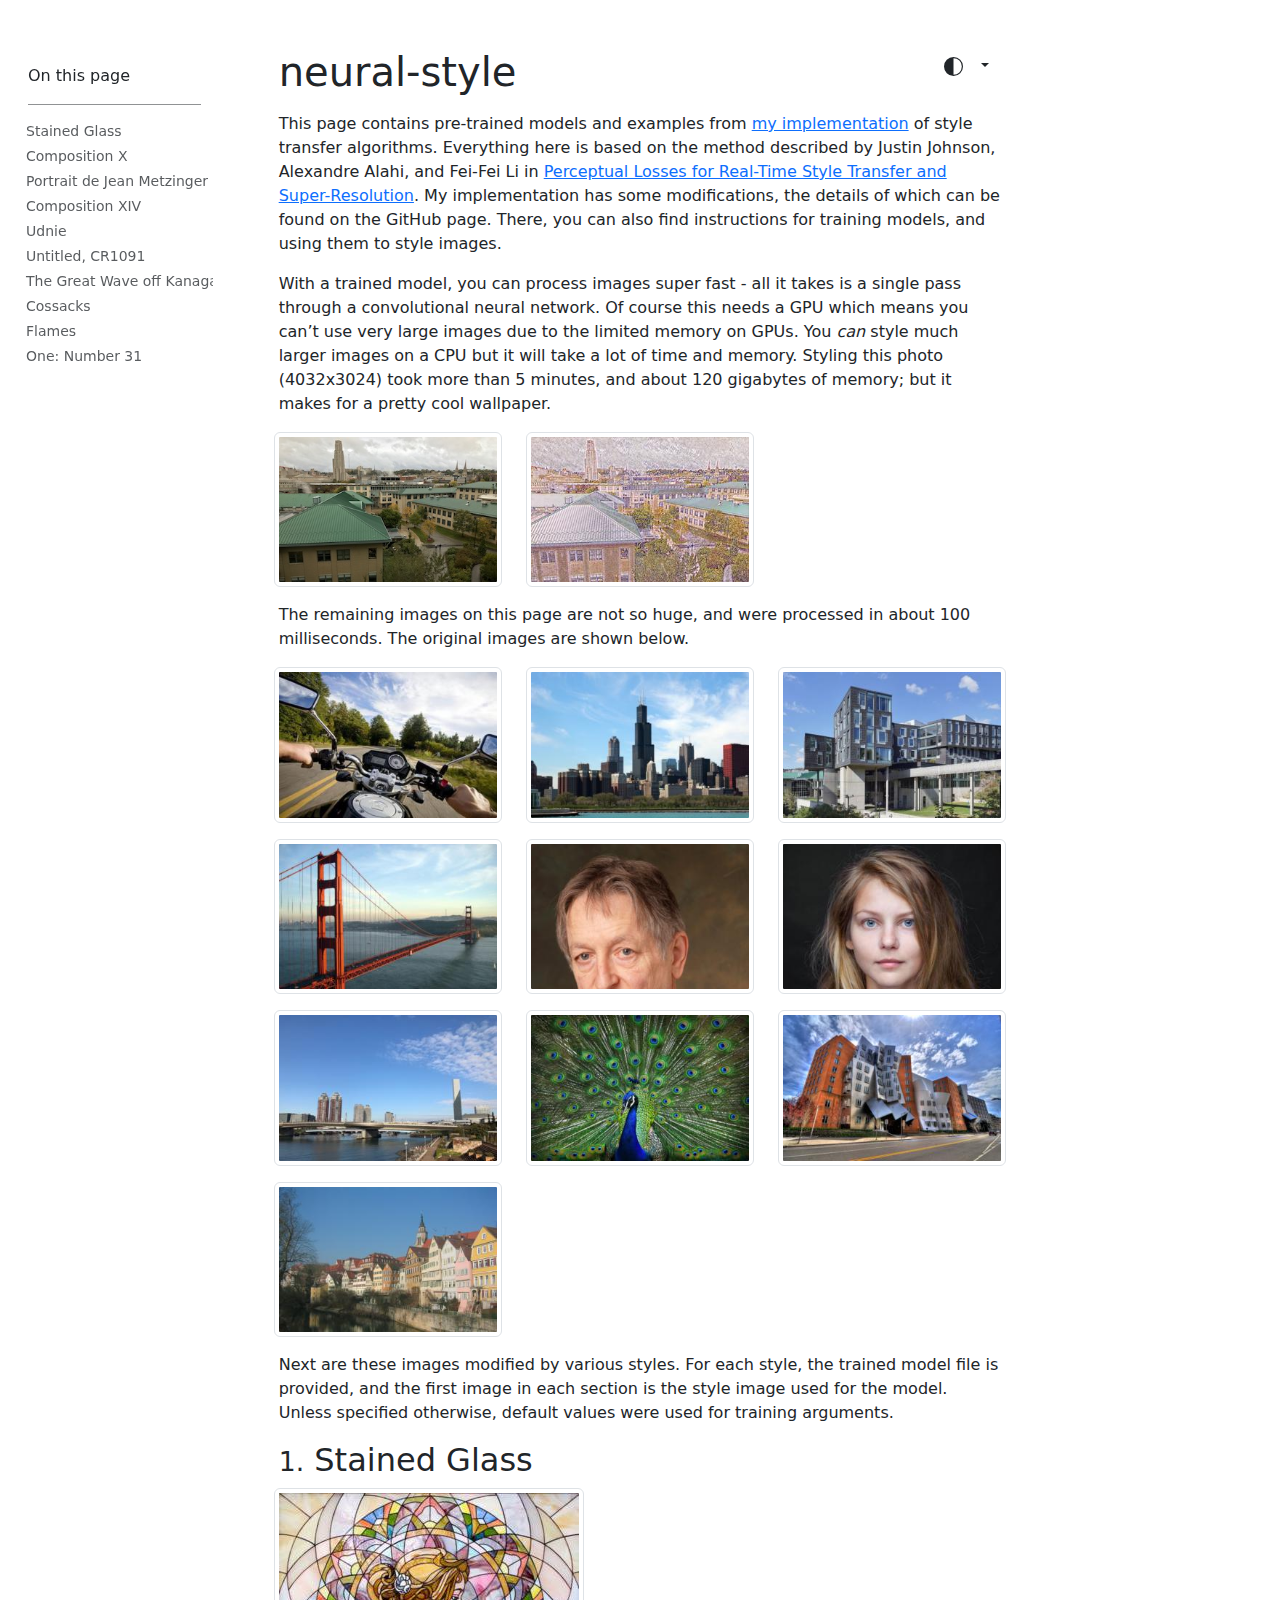
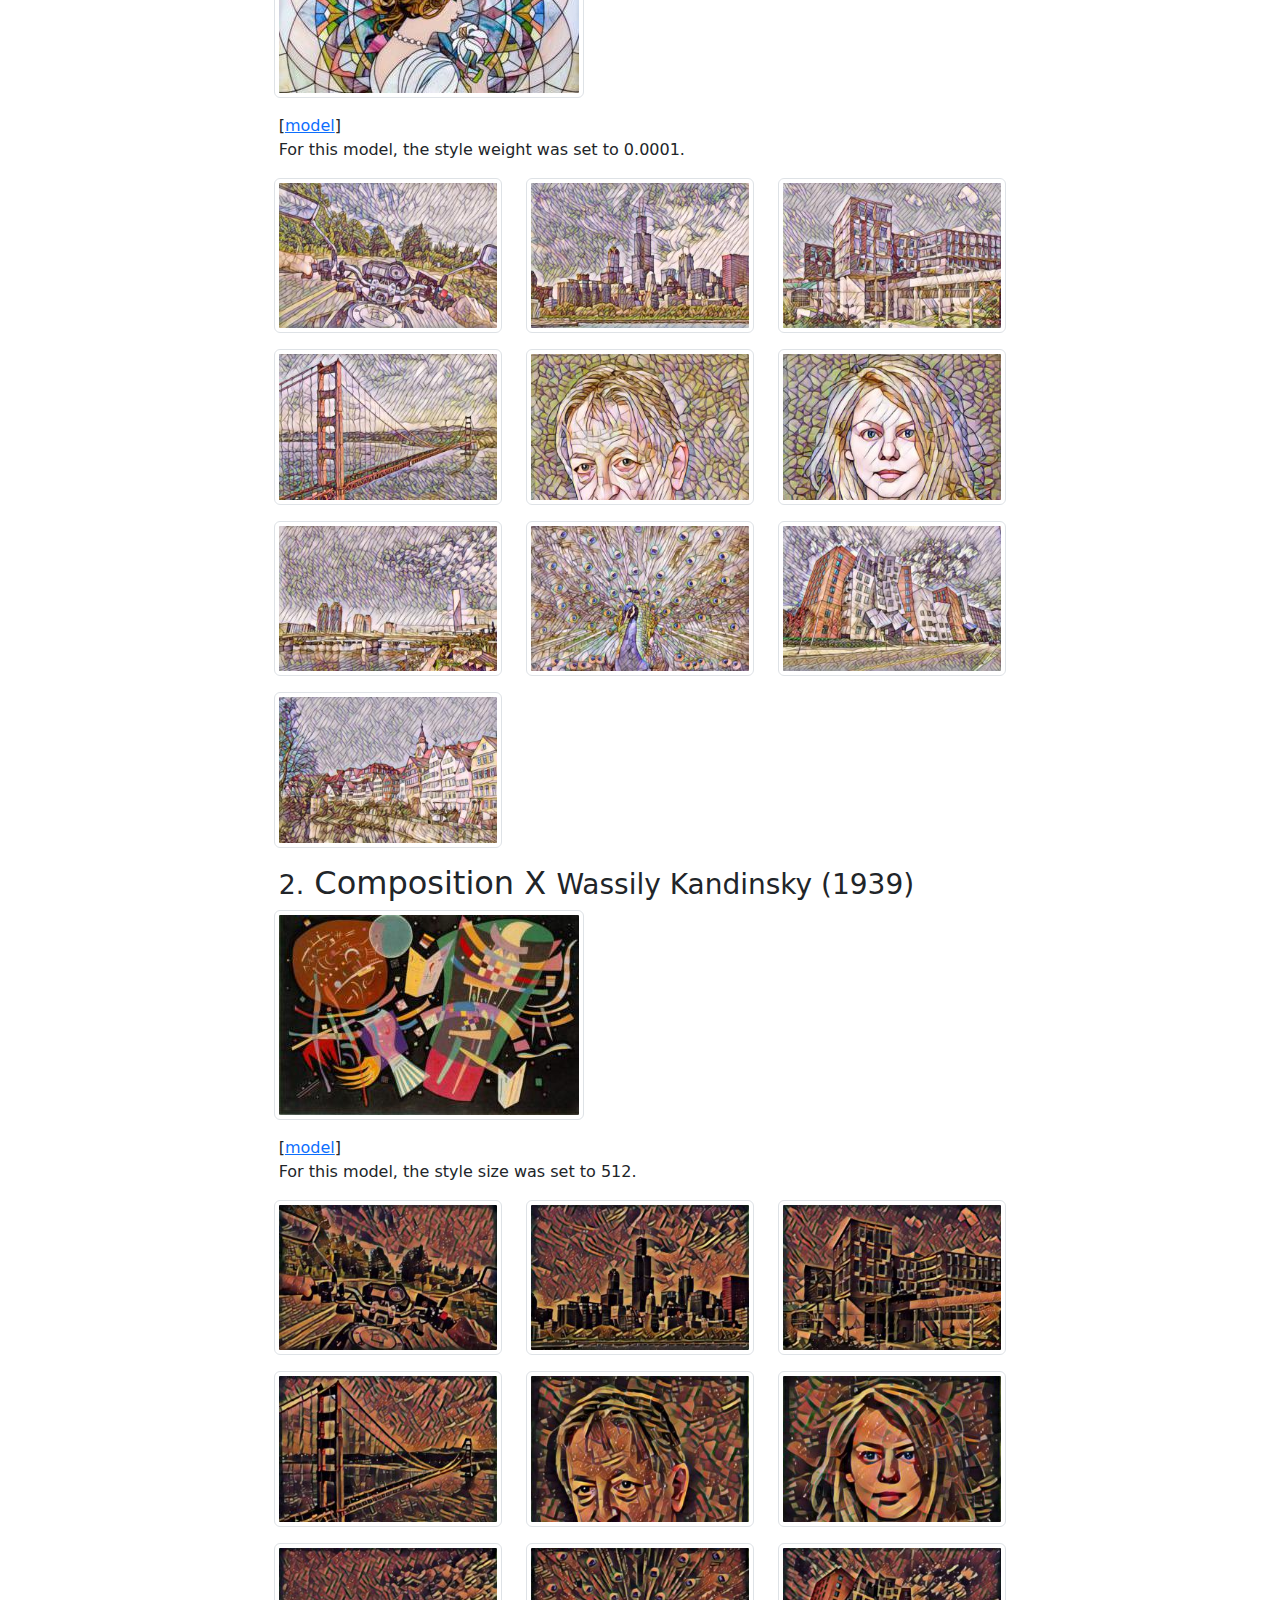
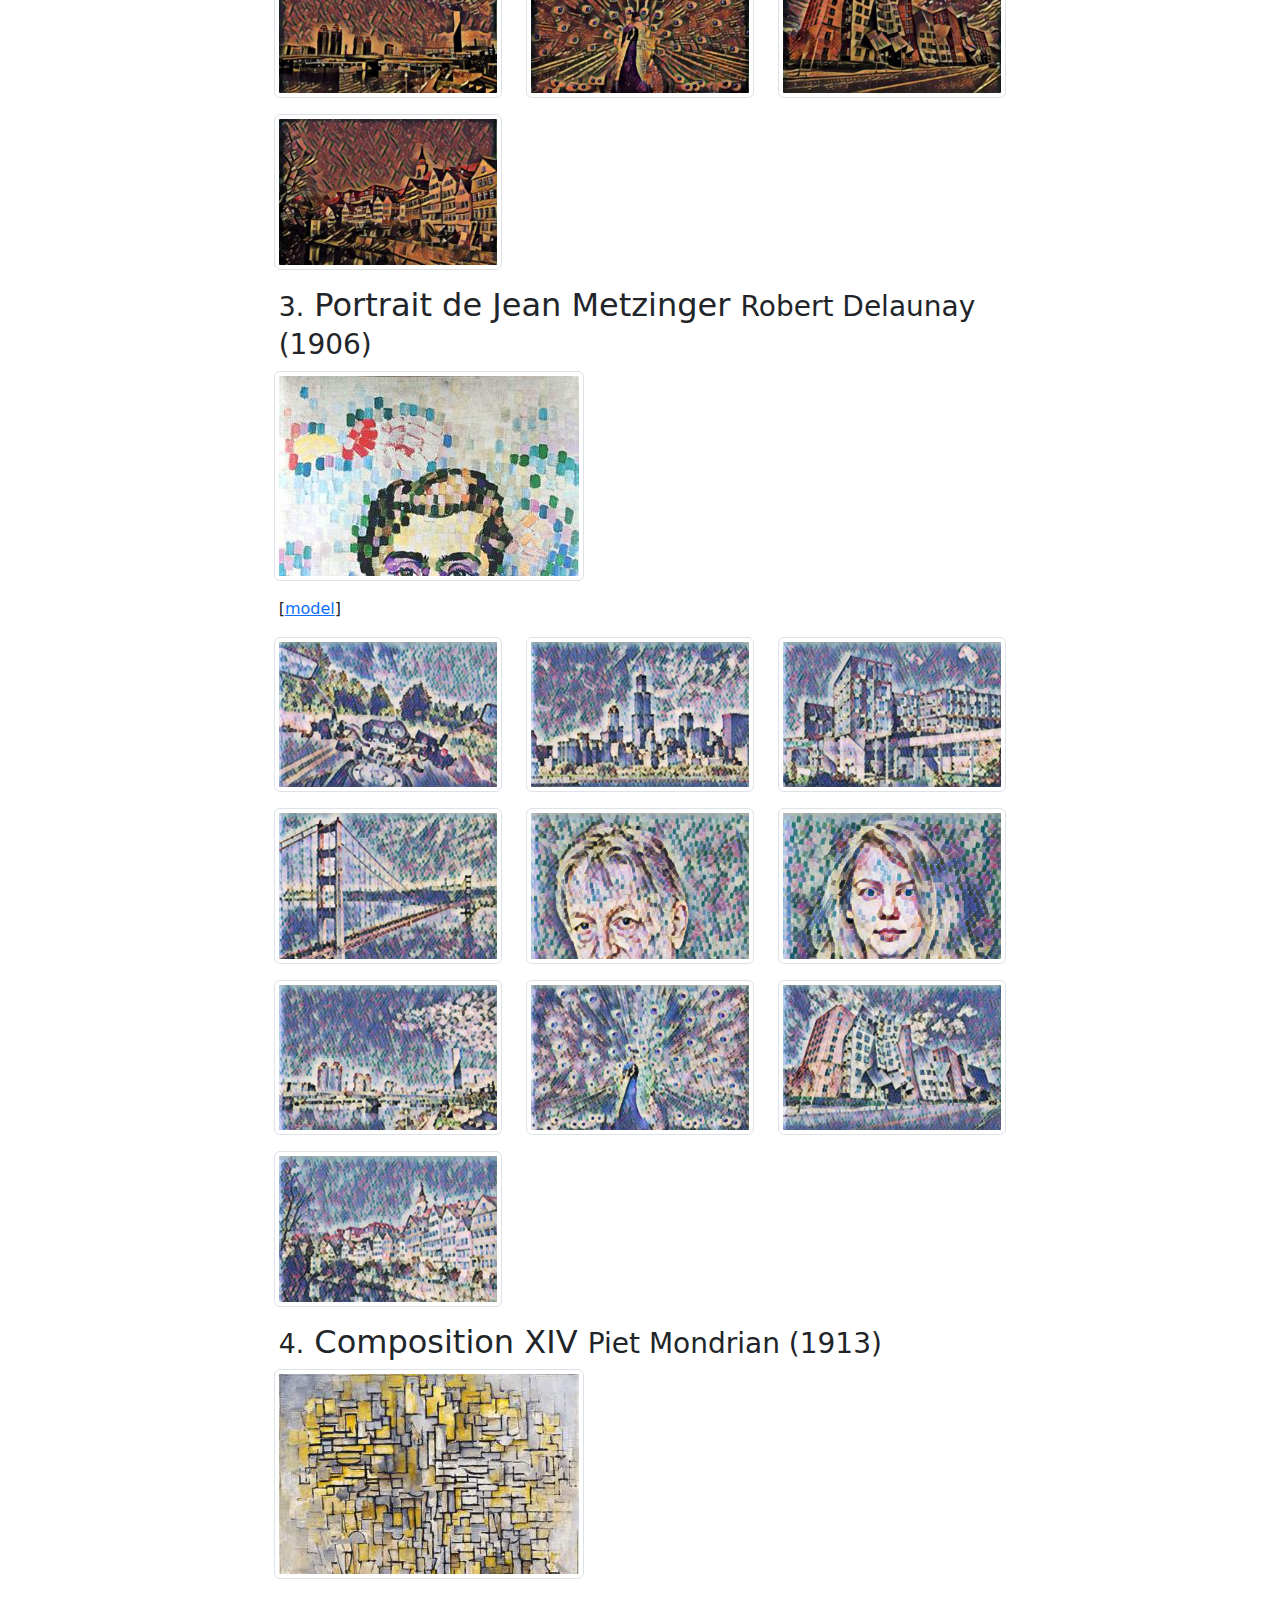
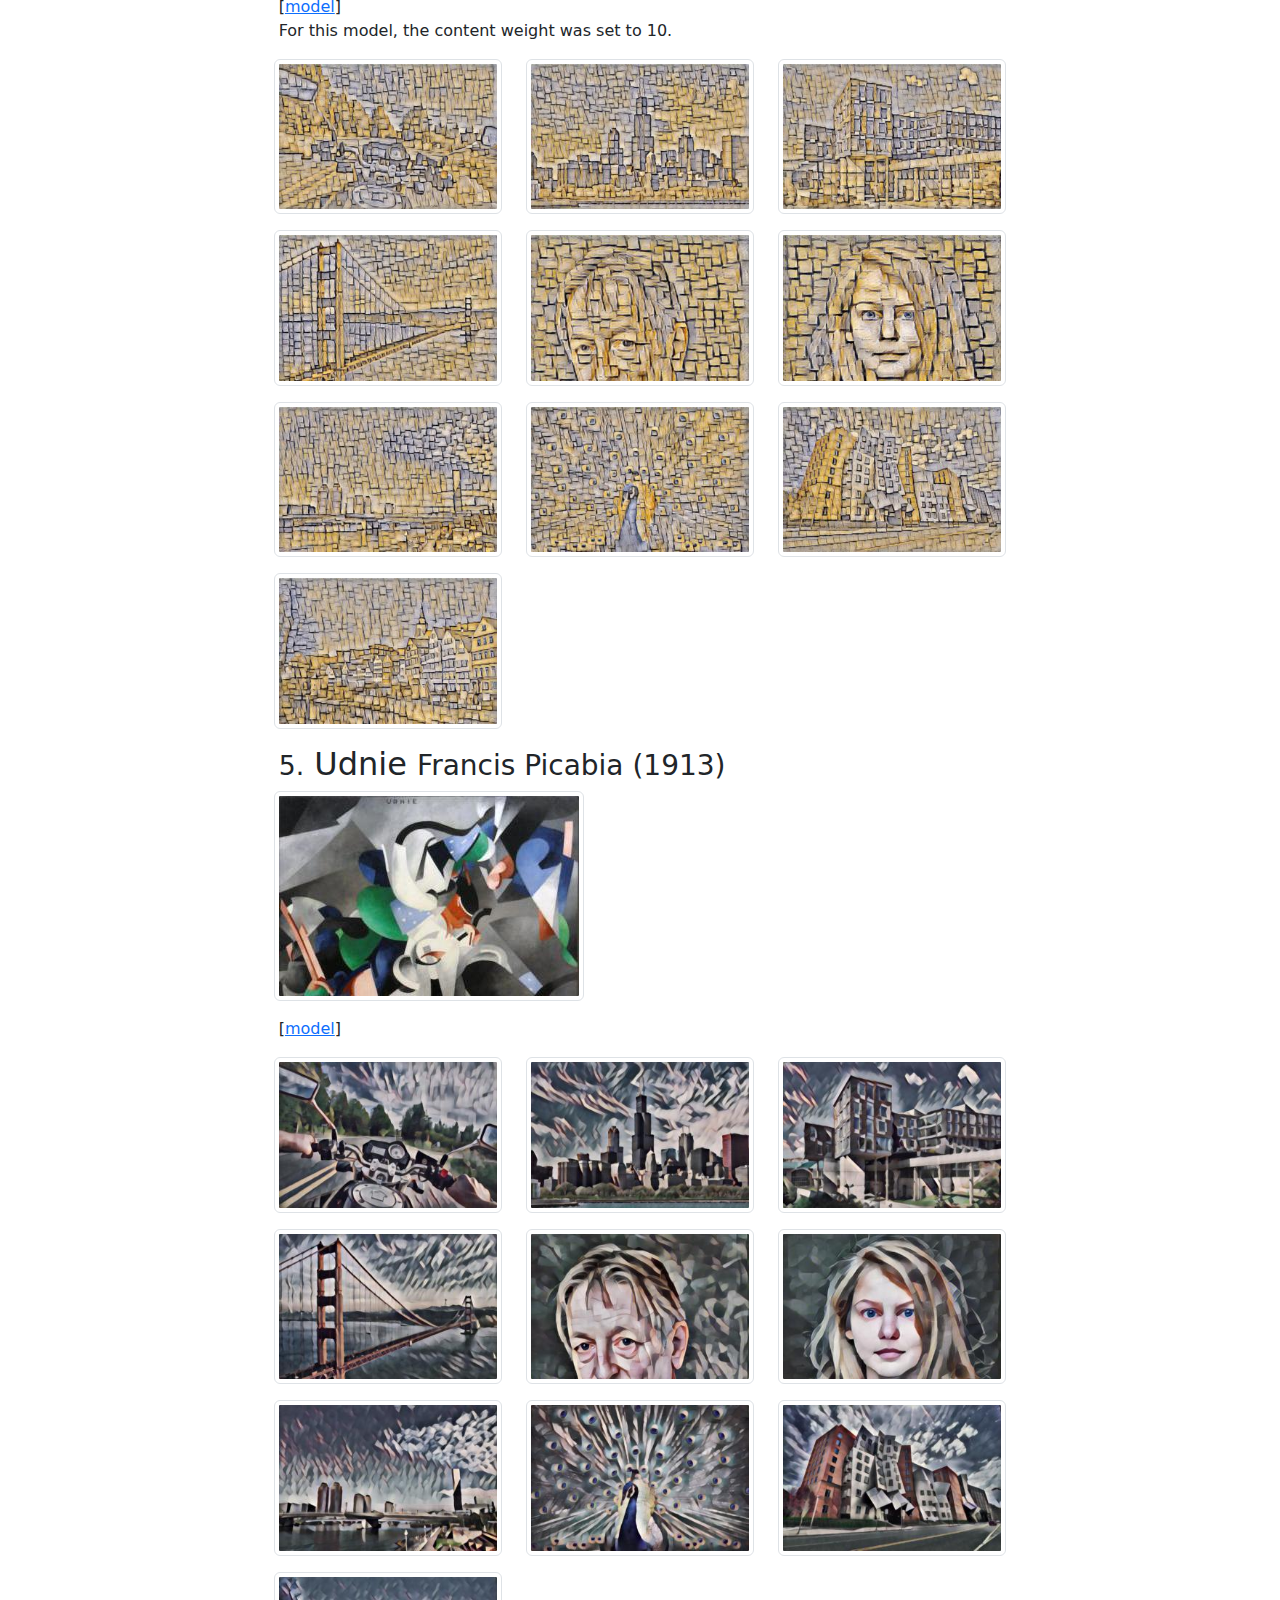
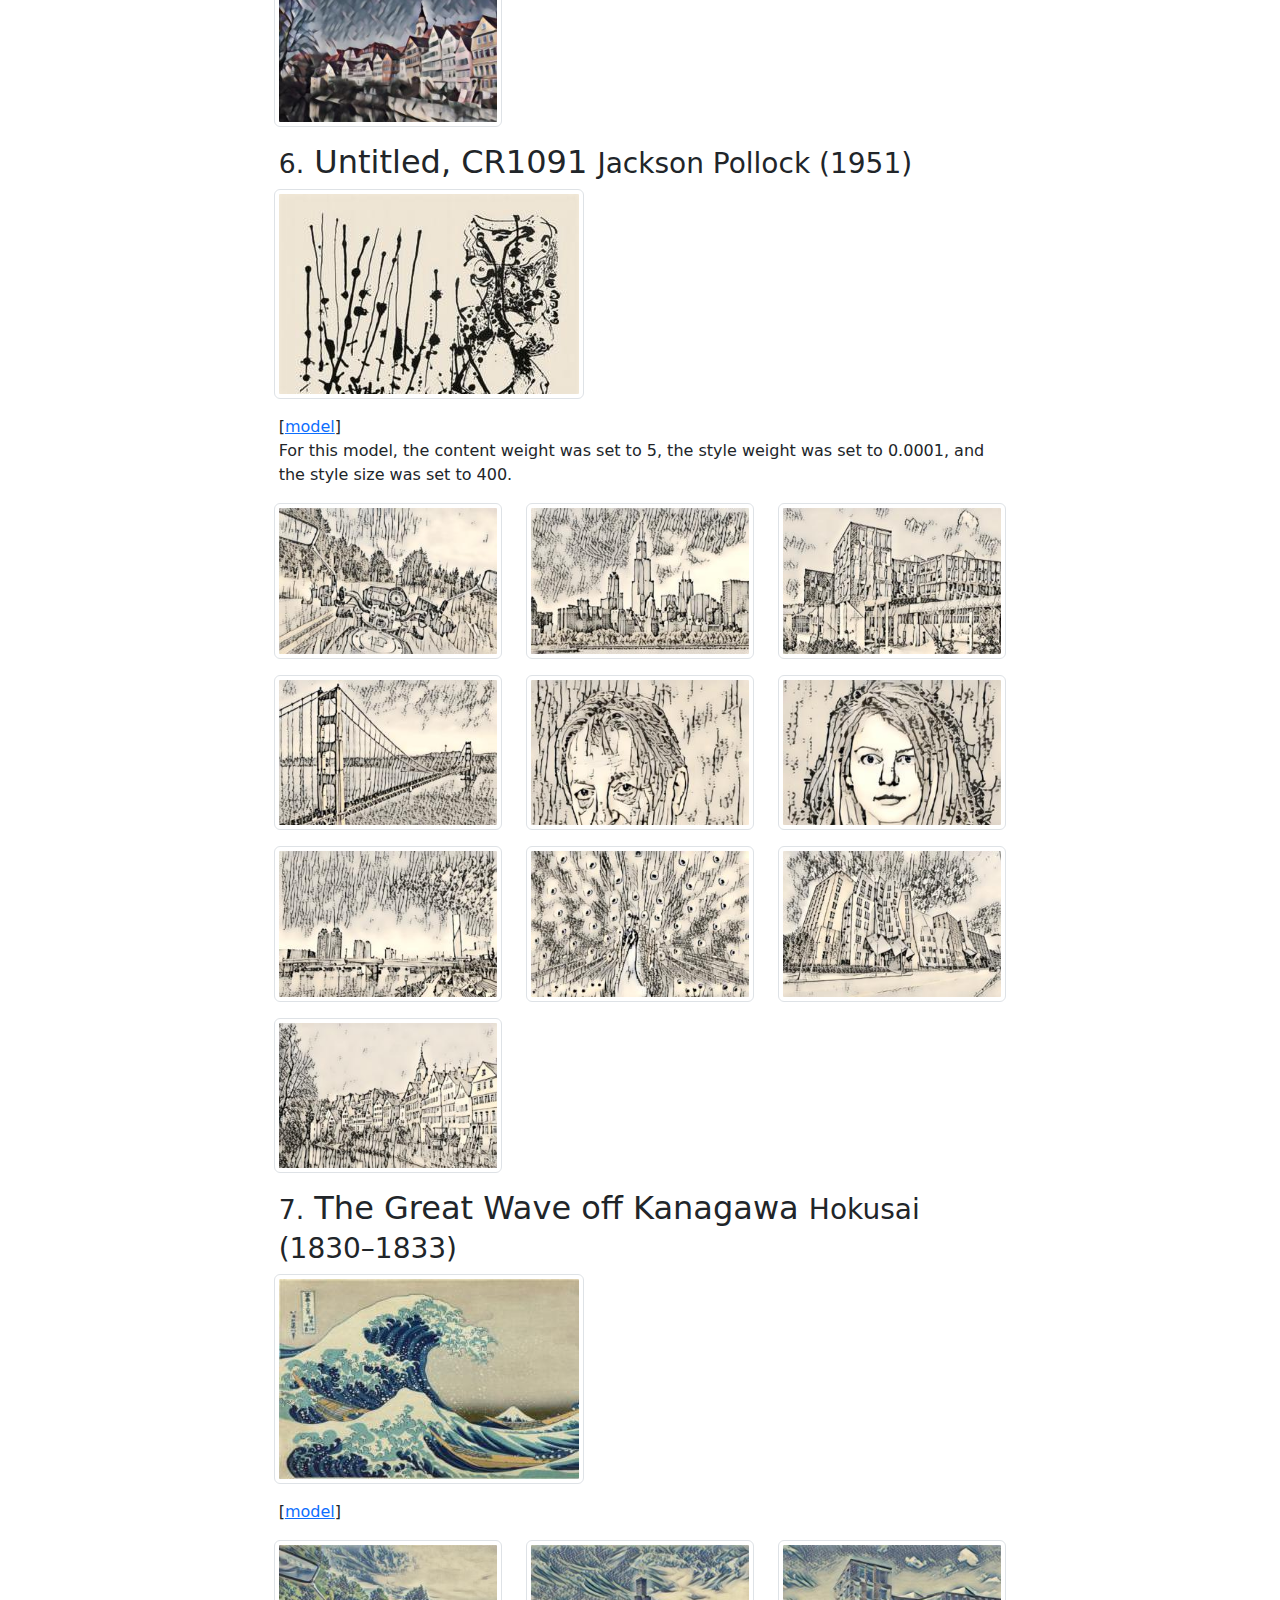
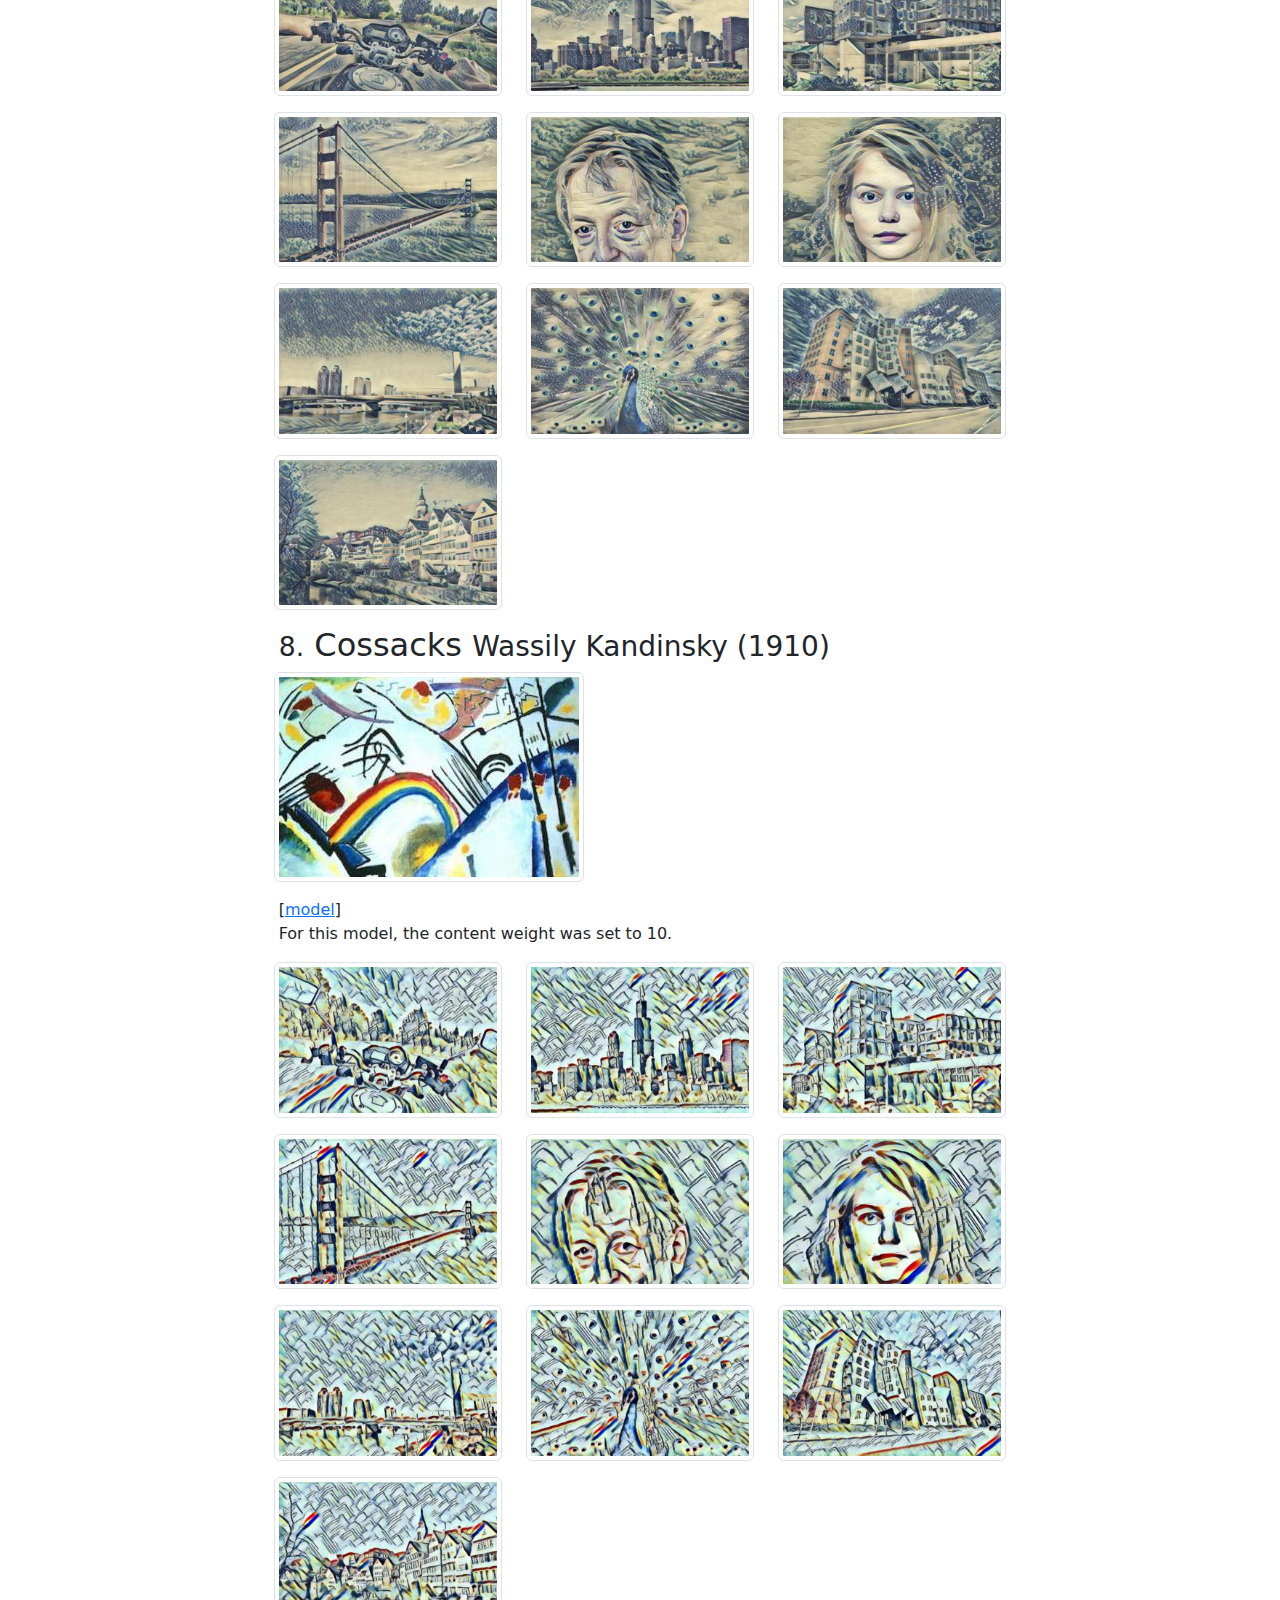
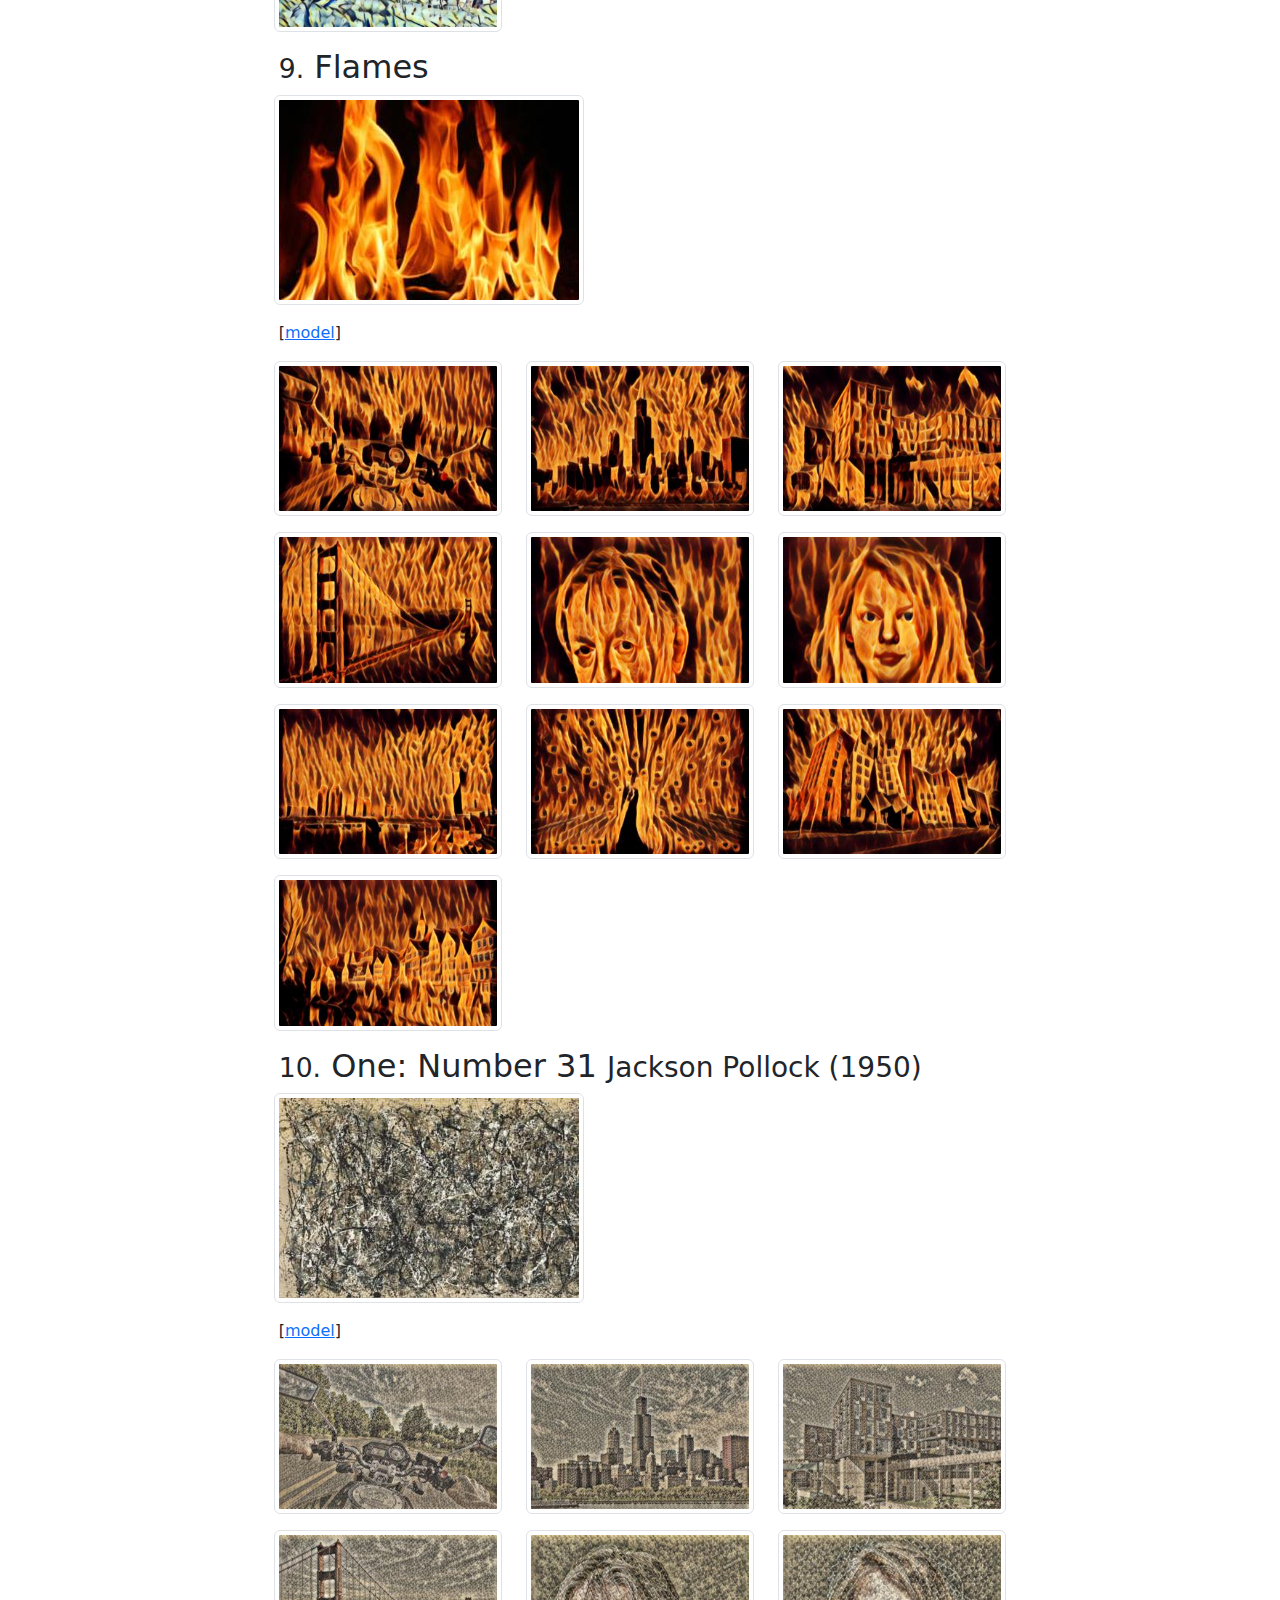
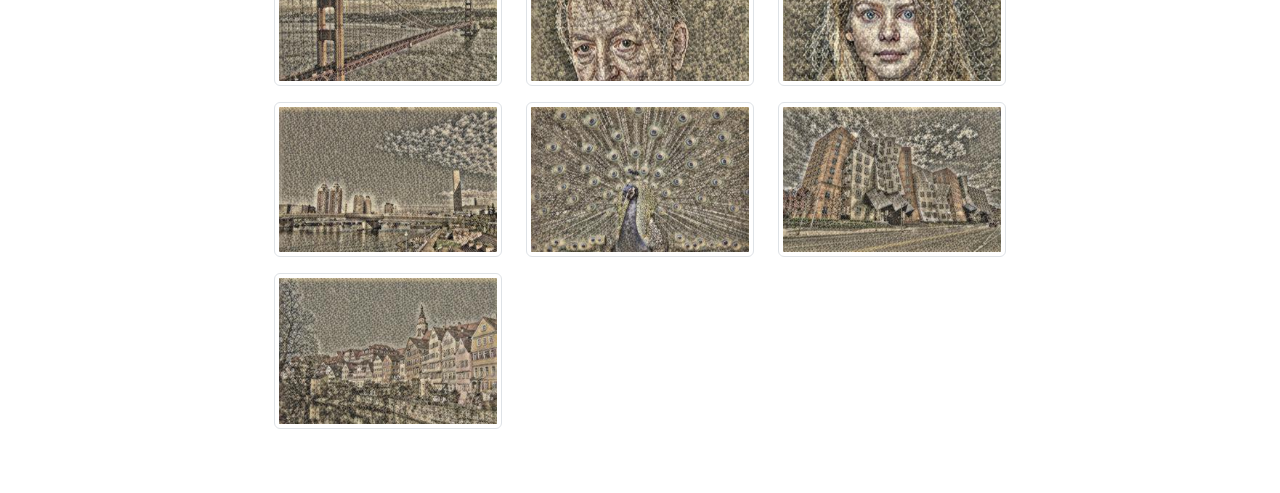
==== commit ee299b03: "ci: deploy with paje" ====
--- a/index.html
+++ b/index.html
@@ -1 +1 @@
-<!doctype html><html lang="en"><meta charset="UTF-8"><meta name="viewport" content="width=device-width, initial-scale=1"><title>neural-style</title><link href="https://cdn.jsdelivr.net/npm/bootstrap@5.3.0-alpha1/dist/css/bootstrap.min.css" rel="stylesheet" crossorigin="anonymous" ><style> html[data-bs-theme=dark] figure img:not([data-darksrc]),html[data-bs-theme=dark] .subfigures img:not([data-darksrc]){filter:invert(90%);border:1px solid #000}html[data-bs-theme=dark] .table{--bs-table-hover-bg: var(--bs-secondary-bg) !important}#title{margin-bottom:1rem}#theme-selector svg{overflow-x:visible !important;overflow-y:visible !important}#theme-selector .dropdown-toggle{color:currentColor;border:0px}#theme-selector .dropdown-toggle svg{width:19px;height:19px;margin-right:.25rem}#theme-selector .dropdown-menu{min-width:7rem !important}#theme-selector .dropdown-menu svg{width:17px;height:17px}#theme-selector .dropdown-menu .dropdown-item{border-radius:.25rem;--bs-dropdown-item-padding-x: 0.5rem}#theme-selector svg{fill:currentColor}abbr,.abbr{font-size:smaller;font-variant:small-caps;letter-spacing:.1em;text-decoration:none !important}table{margin-top:2rem;margin-bottom:2rem}table caption{text-align:center}table thead{border-top:3px solid !important;border-bottom:2px solid !important}table tbody{border-bottom:3px solid !important}table tbody.tbody-headless{border-top:3px solid !important}table .tr-empty{--bs-table-hover-bg: var(--bs-body-bg) !important}figure{text-align:center}figure:not(.subfigure){margin-top:2rem;margin-bottom:2rem}figure:not(.subfigures) figcaption{margin-top:1rem}.sup-left{margin-right:-2px}.sup-right,.footnote-ref sup,.citation sup{padding-left:2px}h1,h2,h3,h4,h5,h6{word-break:keep-all}h2{margin-top:2rem}h2 .header-section-number,h3 .header-section-number,h4 .header-section-number{font-size:smaller;font-weight:normal}h2 .header-section-number:after,h3 .header-section-number:after,h4 .header-section-number:after{content:"."}h2 .header-link,h3 .header-link,h4 .header-link{text-decoration:none;margin-left:.5rem;font-weight:400;color:var(--bs-primary);opacity:0%;transition:opacity .15s ease-in-out}h2:hover .header-link,h3:hover .header-link,h4:hover .header-link{opacity:100% !important}h5 .header-section-number,h6 .header-section-number{display:none}a.footnote-ref,a.author-link,.citation a{text-decoration:none}a.footnote-ref:hover,a.author-link:hover,.citation a:hover{cursor:pointer}#refs li{margin:1rem 0}table caption,figcaption,.tooltip-inner{font-size:smaller}#appendices hr{margin:4rem 0}#footnotes hr{margin-top:4rem}.hidden{display:none}#toc-sidebar{z-index:1}#toc-sidebar strong{font-weight:500 !important}#toc-sidebar button:hover{color:var(--bs-primary-color) !important;border-color:var(--bs-primary-color) !important}#toc-sidebar li{margin-top:.25rem !important;margin-bottom:.25rem !important}#toc-sidebar li ul{padding-left:1rem !important}@media(min-width: 768px){#toc-sidebar{position:fixed;top:4rem;max-width:220px;max-height:80%;overflow-y:auto;overflow-x:hidden}}@media(min-width: 1400px){#toc-sidebar{margin-left:-3rem}}#toc{font-size:.875rem}#toc a{text-decoration:none !important;color:var(--bs-secondary-color) !important;padding:.25rem 0 .25rem .75rem;border-left:.125rem solid rgba(0,0,0,0)}#toc a.active,#toc a:hover{color:var(--bs-emphasis-color) !important;border-left-color:var(--bs-emphasis-color) !important}#toc a.active{font-weight:700 !important}</style><body data-bs-spy="scroll" data-bs-target="#toc-body" data-bs-root-margin="0px 0px -75% 0px" ><div class="container-xxl my-3 my-sm-4 my-md-5"><div class="row justify-content-center"><div class="col-11 col-sm-10 col-md-8 offset-md-1 col-lg-7 offset-lg-0"><div><div class="h1 float-end ms-4"><div class="dropdown hidden" id="theme-selector"> <button title="Theme" class="btn dropdown-toggle align-top" id="active-theme-button" type="button" data-bs-toggle="dropdown" aria-expanded="false" > <noscript>Theme (needs JS)</noscript> <svg xmlns="http://www.w3.org/2000/svg" viewBox="0 0 16 16"></svg> &zwj; </button><ul class="dropdown-menu"><li class="mx-2"> <button class="btn dropdown-item theme-button d-flex align-items-center" type="button" data-bs-theme-value="dark" > <svg xmlns="http://www.w3.org/2000/svg" viewBox="0 0 16 16"><path d="M6 .278a.768.768 0 0 1 .08.858 7.208 7.208 0 0 0-.878 3.46c0 4.021 3.278 7.277 7.318 7.277.527 0 1.04-.055 1.533-.16a.787.787 0 0 1 .81.316.733.733 0 0 1-.031.893A8.349 8.349 0 0 1 8.344 16C3.734 16 0 12.286 0 7.71 0 4.266 2.114 1.312 5.124.06A.752.752 0 0 1 6 .278z"/><path d="M10.794 3.148a.217.217 0 0 1 .412 0l.387 1.162c.173.518.579.924 1.097 1.097l1.162.387a.217.217 0 0 1 0 .412l-1.162.387a1.734 1.734 0 0 0-1.097 1.097l-.387 1.162a.217.217 0 0 1-.412 0l-.387-1.162A1.734 1.734 0 0 0 9.31 6.593l-1.162-.387a.217.217 0 0 1 0-.412l1.162-.387a1.734 1.734 0 0 0 1.097-1.097l.387-1.162zM13.863.099a.145.145 0 0 1 .274 0l.258.774c.115.346.386.617.732.732l.774.258a.145.145 0 0 1 0 .274l-.774.258a1.156 1.156 0 0 0-.732.732l-.258.774a.145.145 0 0 1-.274 0l-.258-.774a1.156 1.156 0 0 0-.732-.732l-.774-.258a.145.145 0 0 1 0-.274l.774-.258c.346-.115.617-.386.732-.732L13.863.1z"/> </svg> <span class="ms-2 flex-grow-1">Dark</span> </button><li class="mx-2 mt-1"> <button class="btn dropdown-item theme-button d-flex align-items-center" type="button" data-bs-theme-value="light" > <svg xmlns="http://www.w3.org/2000/svg" viewBox="0 0 16 16"><path d="M8 12a4 4 0 1 0 0-8 4 4 0 0 0 0 8zM8 0a.5.5 0 0 1 .5.5v2a.5.5 0 0 1-1 0v-2A.5.5 0 0 1 8 0zm0 13a.5.5 0 0 1 .5.5v2a.5.5 0 0 1-1 0v-2A.5.5 0 0 1 8 13zm8-5a.5.5 0 0 1-.5.5h-2a.5.5 0 0 1 0-1h2a.5.5 0 0 1 .5.5zM3 8a.5.5 0 0 1-.5.5h-2a.5.5 0 0 1 0-1h2A.5.5 0 0 1 3 8zm10.657-5.657a.5.5 0 0 1 0 .707l-1.414 1.415a.5.5 0 1 1-.707-.708l1.414-1.414a.5.5 0 0 1 .707 0zm-9.193 9.193a.5.5 0 0 1 0 .707L3.05 13.657a.5.5 0 0 1-.707-.707l1.414-1.414a.5.5 0 0 1 .707 0zm9.193 2.121a.5.5 0 0 1-.707 0l-1.414-1.414a.5.5 0 0 1 .707-.707l1.414 1.414a.5.5 0 0 1 0 .707zM4.464 4.465a.5.5 0 0 1-.707 0L2.343 3.05a.5.5 0 1 1 .707-.707l1.414 1.414a.5.5 0 0 1 0 .708z"/> </svg> <span class="ms-2 flex-grow-1">Light</span> </button><li class="mx-2 mt-1"> <button class="btn dropdown-item theme-button d-flex align-items-center" type="button" data-bs-theme-value="auto" > <svg xmlns="http://www.w3.org/2000/svg" viewBox="0 0 16 16"><path d="M8 15A7 7 0 1 0 8 1v14zm0 1A8 8 0 1 1 8 0a8 8 0 0 1 0 16z"/> </svg> <span class="ms-2 flex-grow-1">Auto</span> </button></ul></div></div><h1 id="title"> <span class="display-6">neural-style</span></h1></div></div></div><div class="row justify-content-center justify-content-md-start"><div id="toc-sidebar" class="col-11 col-sm-10 col-md-2 mt-2 mb-4 my-md-0"> <button type="button" class="btn btn-link text-decoration-none d-md-none collapsed dropdown-toggle border border-secondary rounded-1 text-body-secondary" data-bs-toggle="collapse" data-bs-target="#toc">On this page</button><strong class="d-none d-md-block ms-3 text-nowrap">On this page</strong><hr class="d-none d-md-block ms-3"><div id="toc" class="collapse d-md-block pt-2 pt-md-0 text-nowrap"><nav id="toc-body"><ul class="list-unstyled"><li> <a href="#stained-glass">Stained Glass</a><ul class="list-unstyled"></ul><li> <a href="#composition-x-wassily-kandinsky-1939">Composition X</a><ul class="list-unstyled"></ul><li> <a href="#portrait-de-jean-metzinger-robert-delaunay-1906">Portrait de Jean Metzinger</a><ul class="list-unstyled"></ul><li> <a href="#composition-xiv-piet-mondrian-1913">Composition XIV</a><ul class="list-unstyled"></ul><li> <a href="#udnie-francis-picabia-1913">Udnie</a><ul class="list-unstyled"></ul><li> <a href="#untitled-cr1091-jackson-pollock-1951">Untitled, CR1091</a><ul class="list-unstyled"></ul><li> <a href="#the-great-wave-off-kanagawa-hokusai-18301833">The Great Wave off Kanagawa</a><ul class="list-unstyled"></ul><li> <a href="#cossacks-wassily-kandinsky-1910">Cossacks</a><ul class="list-unstyled"></ul><li> <a href="#flames">Flames</a><ul class="list-unstyled"></ul><li> <a href="#one-number-31-jackson-pollock-1950">One: Number 31</a><ul class="list-unstyled"></ul></ul></nav></div></div></div><div id="content" class="row justify-content-center"><p class="col-11 col-sm-10 col-md-8 offset-md-1 col-lg-7 offset-lg-0">This page contains pre-trained models and examples from <a href="https://github.com/jayanthkoushik/neural-style">my implementation</a> of style transfer algorithms. Everything here is based on the method described by Justin Johnson, Alexandre Alahi, and Fei-Fei Li in <a href="https://arxiv.org/abs/1603.08155">Perceptual Losses for Real-Time Style Transfer and Super-Resolution</a>. My implementation has some modifications, the details of which can be found on the GitHub page. There, you can also find instructions for training models, and using them to style images.<p class="col-11 col-sm-10 col-md-8 offset-md-1 col-lg-7 offset-lg-0">With a trained model, you can process images super fast - all it takes is a single pass through a convolutional neural network. Of course this needs a GPU which means you can’t use very large images due to the limited memory on GPUs. You <em>can</em> style much larger images on a CPU but it will take a lot of time and memory. Styling this photo (4032x3024) took more than 5 minutes, and about 120 gigabytes of memory; but it makes for a pretty cool wallpaper.<div class="row justify-content-center"><div class="col-11 col-sm-10 col-md-8 offset-md-1 col-lg-7 offset-lg-0 px-0"><div class="row"><div class="col-6 col-sm-6 col-md-4 col-lg-4 col-xl-4 text-center"><p><a href="imgs/xl/fulls/pittsburgh.jpg" data-bs-toggle="modal" data-bs-target="#pittsburgh-modal"> <img src="imgs/xl/thumbs/pittsburgh_thumb.jpg" alt="pittsburgh" class="img-fluid img-thumbnail"> </a></div><div id="pittsburgh-modal" class="modal fade" tabindex="-1" aria-hidden="true"><div class="modal-dialog modal-dialog-centered modal-xl"><p class="mx-auto my-auto text-center"> <img src="imgs/xl/fulls/pittsburgh.jpg" alt="pittsburgh" class="img-fluid rounded"></div></div><div class="col-6 col-sm-6 col-md-4 col-lg-4 col-xl-4 text-center"><p><a href="imgs/xl/fulls/pittsburgh_stained_glass.jpg" data-bs-toggle="modal" data-bs-target="#pittsburgh_stained_glass-modal"> <img src="imgs/xl/thumbs/pittsburgh_stained_glass_thumb.jpg" alt="pittsburgh_stained_glass" class="img-fluid img-thumbnail"> </a></div><div id="pittsburgh_stained_glass-modal" class="modal fade" tabindex="-1" aria-hidden="true"><div class="modal-dialog modal-dialog-centered modal-xl"><p class="mx-auto my-auto text-center"> <img src="imgs/xl/fulls/pittsburgh_stained_glass.jpg" alt="pittsburgh_stained_glass" class="img-fluid rounded"></div></div></div></div></div><p class="col-11 col-sm-10 col-md-8 offset-md-1 col-lg-7 offset-lg-0">The remaining images on this page are not so huge, and were processed in about 100 milliseconds. The original images are shown below.<div class="row justify-content-center"><div class="col-11 col-sm-10 col-md-8 offset-md-1 col-lg-7 offset-lg-0 px-0"><div class="row"><div class="col-6 col-sm-6 col-md-4 col-lg-4 col-xl-4 text-center"><p><a href="imgs/original/fulls/bike.jpg" data-bs-toggle="modal" data-bs-target="#bike-modal"> <img src="imgs/original/thumbs/bike_thumb.jpg" alt="bike" class="img-fluid img-thumbnail"> </a></div><div id="bike-modal" class="modal fade" tabindex="-1" aria-hidden="true"><div class="modal-dialog modal-dialog-centered modal-xl"><p class="mx-auto my-auto text-center"> <img src="imgs/original/fulls/bike.jpg" alt="bike" class="img-fluid rounded"></div></div><div class="col-6 col-sm-6 col-md-4 col-lg-4 col-xl-4 text-center"><p><a href="imgs/original/fulls/chicago.jpg" data-bs-toggle="modal" data-bs-target="#chicago-modal"> <img src="imgs/original/thumbs/chicago_thumb.jpg" alt="chicago" class="img-fluid img-thumbnail"> </a></div><div id="chicago-modal" class="modal fade" tabindex="-1" aria-hidden="true"><div class="modal-dialog modal-dialog-centered modal-xl"><p class="mx-auto my-auto text-center"> <img src="imgs/original/fulls/chicago.jpg" alt="chicago" class="img-fluid rounded"></div></div><div class="col-6 col-sm-6 col-md-4 col-lg-4 col-xl-4 text-center"><p><a href="imgs/original/fulls/ghc.jpg" data-bs-toggle="modal" data-bs-target="#ghc-modal"> <img src="imgs/original/thumbs/ghc_thumb.jpg" alt="ghc" class="img-fluid img-thumbnail"> </a></div><div id="ghc-modal" class="modal fade" tabindex="-1" aria-hidden="true"><div class="modal-dialog modal-dialog-centered modal-xl"><p class="mx-auto my-auto text-center"> <img src="imgs/original/fulls/ghc.jpg" alt="ghc" class="img-fluid rounded"></div></div><div class="col-6 col-sm-6 col-md-4 col-lg-4 col-xl-4 text-center"><p><a href="imgs/original/fulls/golden_gate.jpg" data-bs-toggle="modal" data-bs-target="#golden_gate-modal"> <img src="imgs/original/thumbs/golden_gate_thumb.jpg" alt="golden_gate" class="img-fluid img-thumbnail"> </a></div><div id="golden_gate-modal" class="modal fade" tabindex="-1" aria-hidden="true"><div class="modal-dialog modal-dialog-centered modal-xl"><p class="mx-auto my-auto text-center"> <img src="imgs/original/fulls/golden_gate.jpg" alt="golden_gate" class="img-fluid rounded"></div></div><div class="col-6 col-sm-6 col-md-4 col-lg-4 col-xl-4 text-center"><p><a href="imgs/original/fulls/hinton.jpg" data-bs-toggle="modal" data-bs-target="#hinton-modal"> <img src="imgs/original/thumbs/hinton_thumb.jpg" alt="hinton" class="img-fluid img-thumbnail"> </a></div><div id="hinton-modal" class="modal fade" tabindex="-1" aria-hidden="true"><div class="modal-dialog modal-dialog-centered modal-xl"><p class="mx-auto my-auto text-center"> <img src="imgs/original/fulls/hinton.jpg" alt="hinton" class="img-fluid rounded"></div></div><div class="col-6 col-sm-6 col-md-4 col-lg-4 col-xl-4 text-center"><p><a href="imgs/original/fulls/karya.jpg" data-bs-toggle="modal" data-bs-target="#karya-modal"> <img src="imgs/original/thumbs/karya_thumb.jpg" alt="karya" class="img-fluid img-thumbnail"> </a></div><div id="karya-modal" class="modal fade" tabindex="-1" aria-hidden="true"><div class="modal-dialog modal-dialog-centered modal-xl"><p class="mx-auto my-auto text-center"> <img src="imgs/original/fulls/karya.jpg" alt="karya" class="img-fluid rounded"></div></div><div class="col-6 col-sm-6 col-md-4 col-lg-4 col-xl-4 text-center"><p><a href="imgs/original/fulls/odaiba.jpg" data-bs-toggle="modal" data-bs-target="#odaiba-modal"> <img src="imgs/original/thumbs/odaiba_thumb.jpg" alt="odaiba" class="img-fluid img-thumbnail"> </a></div><div id="odaiba-modal" class="modal fade" tabindex="-1" aria-hidden="true"><div class="modal-dialog modal-dialog-centered modal-xl"><p class="mx-auto my-auto text-center"> <img src="imgs/original/fulls/odaiba.jpg" alt="odaiba" class="img-fluid rounded"></div></div><div class="col-6 col-sm-6 col-md-4 col-lg-4 col-xl-4 text-center"><p><a href="imgs/original/fulls/peacock.jpg" data-bs-toggle="modal" data-bs-target="#peacock-modal"> <img src="imgs/original/thumbs/peacock_thumb.jpg" alt="peacock" class="img-fluid img-thumbnail"> </a></div><div id="peacock-modal" class="modal fade" tabindex="-1" aria-hidden="true"><div class="modal-dialog modal-dialog-centered modal-xl"><p class="mx-auto my-auto text-center"> <img src="imgs/original/fulls/peacock.jpg" alt="peacock" class="img-fluid rounded"></div></div><div class="col-6 col-sm-6 col-md-4 col-lg-4 col-xl-4 text-center"><p><a href="imgs/original/fulls/stata.jpg" data-bs-toggle="modal" data-bs-target="#stata-modal"> <img src="imgs/original/thumbs/stata_thumb.jpg" alt="stata" class="img-fluid img-thumbnail"> </a></div><div id="stata-modal" class="modal fade" tabindex="-1" aria-hidden="true"><div class="modal-dialog modal-dialog-centered modal-xl"><p class="mx-auto my-auto text-center"> <img src="imgs/original/fulls/stata.jpg" alt="stata" class="img-fluid rounded"></div></div><div class="col-6 col-sm-6 col-md-4 col-lg-4 col-xl-4 text-center"><p><a href="imgs/original/fulls/tubingen.jpg" data-bs-toggle="modal" data-bs-target="#tubingen-modal"> <img src="imgs/original/thumbs/tubingen_thumb.jpg" alt="tubingen" class="img-fluid img-thumbnail"> </a></div><div id="tubingen-modal" class="modal fade" tabindex="-1" aria-hidden="true"><div class="modal-dialog modal-dialog-centered modal-xl"><p class="mx-auto my-auto text-center"> <img src="imgs/original/fulls/tubingen.jpg" alt="tubingen" class="img-fluid rounded"></div></div></div></div></div><p class="col-11 col-sm-10 col-md-8 offset-md-1 col-lg-7 offset-lg-0">Next are these images modified by various styles. For each style, the trained model file is provided, and the first image in each section is the style image used for the model. Unless specified otherwise, default values were used for training arguments.<h2 data-number="1" id="stained-glass" class="col-11 col-sm-10 col-md-8 offset-md-1 col-lg-7 offset-lg-0"> <span class="header-section-number">1</span> Stained Glass<a class="header-link" href="#stained-glass">#</a></h2><div class="row justify-content-center"><div class="col-11 col-sm-10 col-md-8 offset-md-1 col-lg-7 offset-lg-0 px-0"><div class="row"><div class="col-10 col-sm-10 col-md-8 col-lg-8 col-xl-8"><p><a href="imgs/style/fulls/stained_glass.jpg" data-bs-toggle="modal" data-bs-target="#stained_glass-modal-single"> <img src="imgs/style/fulls/stained_glass.jpg/../../thumbs/stained_glass_thumb.jpg" alt="stained_glass" class="img-fluid img-thumbnail"> </a></div></div><div id="stained_glass-modal-single" class="modal fade" tabindex="-1" aria-hidden="true"><div class="modal-dialog modal-dialog-centered modal-xl"><p class="mx-auto my-auto text-center"> <img src="imgs/style/fulls/stained_glass.jpg" alt="stained_glass" class="img-fluid rounded"></div></div></div></div><p class="col-11 col-sm-10 col-md-8 offset-md-1 col-lg-7 offset-lg-0">[<a href="https://github.com/jayanthkoushik/neural-style-models/raw/master/stained_glass.h5">model</a>]<br> For this model, the style weight was set to 0.0001.<div class="row justify-content-center"><div class="col-11 col-sm-10 col-md-8 offset-md-1 col-lg-7 offset-lg-0 px-0"><div class="row"><div class="col-6 col-sm-6 col-md-4 col-lg-4 col-xl-4 text-center"><p><a href="imgs/stained_glass/fulls/bike_stained_glass.jpg" data-bs-toggle="modal" data-bs-target="#bike_stained_glass-modal"> <img src="imgs/stained_glass/thumbs/bike_stained_glass_thumb.jpg" alt="bike_stained_glass" class="img-fluid img-thumbnail"> </a></div><div id="bike_stained_glass-modal" class="modal fade" tabindex="-1" aria-hidden="true"><div class="modal-dialog modal-dialog-centered modal-xl"><p class="mx-auto my-auto text-center"> <img src="imgs/stained_glass/fulls/bike_stained_glass.jpg" alt="bike_stained_glass" class="img-fluid rounded"></div></div><div class="col-6 col-sm-6 col-md-4 col-lg-4 col-xl-4 text-center"><p><a href="imgs/stained_glass/fulls/chicago_stained_glass.jpg" data-bs-toggle="modal" data-bs-target="#chicago_stained_glass-modal"> <img src="imgs/stained_glass/thumbs/chicago_stained_glass_thumb.jpg" alt="chicago_stained_glass" class="img-fluid img-thumbnail"> </a></div><div id="chicago_stained_glass-modal" class="modal fade" tabindex="-1" aria-hidden="true"><div class="modal-dialog modal-dialog-centered modal-xl"><p class="mx-auto my-auto text-center"> <img src="imgs/stained_glass/fulls/chicago_stained_glass.jpg" alt="chicago_stained_glass" class="img-fluid rounded"></div></div><div class="col-6 col-sm-6 col-md-4 col-lg-4 col-xl-4 text-center"><p><a href="imgs/stained_glass/fulls/ghc_stained_glass.jpg" data-bs-toggle="modal" data-bs-target="#ghc_stained_glass-modal"> <img src="imgs/stained_glass/thumbs/ghc_stained_glass_thumb.jpg" alt="ghc_stained_glass" class="img-fluid img-thumbnail"> </a></div><div id="ghc_stained_glass-modal" class="modal fade" tabindex="-1" aria-hidden="true"><div class="modal-dialog modal-dialog-centered modal-xl"><p class="mx-auto my-auto text-center"> <img src="imgs/stained_glass/fulls/ghc_stained_glass.jpg" alt="ghc_stained_glass" class="img-fluid rounded"></div></div><div class="col-6 col-sm-6 col-md-4 col-lg-4 col-xl-4 text-center"><p><a href="imgs/stained_glass/fulls/golden_gate_stained_glass.jpg" data-bs-toggle="modal" data-bs-target="#golden_gate_stained_glass-modal"> <img src="imgs/stained_glass/thumbs/golden_gate_stained_glass_thumb.jpg" alt="golden_gate_stained_glass" class="img-fluid img-thumbnail"> </a></div><div id="golden_gate_stained_glass-modal" class="modal fade" tabindex="-1" aria-hidden="true"><div class="modal-dialog modal-dialog-centered modal-xl"><p class="mx-auto my-auto text-center"> <img src="imgs/stained_glass/fulls/golden_gate_stained_glass.jpg" alt="golden_gate_stained_glass" class="img-fluid rounded"></div></div><div class="col-6 col-sm-6 col-md-4 col-lg-4 col-xl-4 text-center"><p><a href="imgs/stained_glass/fulls/hinton_stained_glass.jpg" data-bs-toggle="modal" data-bs-target="#hinton_stained_glass-modal"> <img src="imgs/stained_glass/thumbs/hinton_stained_glass_thumb.jpg" alt="hinton_stained_glass" class="img-fluid img-thumbnail"> </a></div><div id="hinton_stained_glass-modal" class="modal fade" tabindex="-1" aria-hidden="true"><div class="modal-dialog modal-dialog-centered modal-xl"><p class="mx-auto my-auto text-center"> <img src="imgs/stained_glass/fulls/hinton_stained_glass.jpg" alt="hinton_stained_glass" class="img-fluid rounded"></div></div><div class="col-6 col-sm-6 col-md-4 col-lg-4 col-xl-4 text-center"><p><a href="imgs/stained_glass/fulls/karya_stained_glass.jpg" data-bs-toggle="modal" data-bs-target="#karya_stained_glass-modal"> <img src="imgs/stained_glass/thumbs/karya_stained_glass_thumb.jpg" alt="karya_stained_glass" class="img-fluid img-thumbnail"> </a></div><div id="karya_stained_glass-modal" class="modal fade" tabindex="-1" aria-hidden="true"><div class="modal-dialog modal-dialog-centered modal-xl"><p class="mx-auto my-auto text-center"> <img src="imgs/stained_glass/fulls/karya_stained_glass.jpg" alt="karya_stained_glass" class="img-fluid rounded"></div></div><div class="col-6 col-sm-6 col-md-4 col-lg-4 col-xl-4 text-center"><p><a href="imgs/stained_glass/fulls/odaiba_stained_glass.jpg" data-bs-toggle="modal" data-bs-target="#odaiba_stained_glass-modal"> <img src="imgs/stained_glass/thumbs/odaiba_stained_glass_thumb.jpg" alt="odaiba_stained_glass" class="img-fluid img-thumbnail"> </a></div><div id="odaiba_stained_glass-modal" class="modal fade" tabindex="-1" aria-hidden="true"><div class="modal-dialog modal-dialog-centered modal-xl"><p class="mx-auto my-auto text-center"> <img src="imgs/stained_glass/fulls/odaiba_stained_glass.jpg" alt="odaiba_stained_glass" class="img-fluid rounded"></div></div><div class="col-6 col-sm-6 col-md-4 col-lg-4 col-xl-4 text-center"><p><a href="imgs/stained_glass/fulls/peacock_stained_glass.jpg" data-bs-toggle="modal" data-bs-target="#peacock_stained_glass-modal"> <img src="imgs/stained_glass/thumbs/peacock_stained_glass_thumb.jpg" alt="peacock_stained_glass" class="img-fluid img-thumbnail"> </a></div><div id="peacock_stained_glass-modal" class="modal fade" tabindex="-1" aria-hidden="true"><div class="modal-dialog modal-dialog-centered modal-xl"><p class="mx-auto my-auto text-center"> <img src="imgs/stained_glass/fulls/peacock_stained_glass.jpg" alt="peacock_stained_glass" class="img-fluid rounded"></div></div><div class="col-6 col-sm-6 col-md-4 col-lg-4 col-xl-4 text-center"><p><a href="imgs/stained_glass/fulls/stata_stained_glass.jpg" data-bs-toggle="modal" data-bs-target="#stata_stained_glass-modal"> <img src="imgs/stained_glass/thumbs/stata_stained_glass_thumb.jpg" alt="stata_stained_glass" class="img-fluid img-thumbnail"> </a></div><div id="stata_stained_glass-modal" class="modal fade" tabindex="-1" aria-hidden="true"><div class="modal-dialog modal-dialog-centered modal-xl"><p class="mx-auto my-auto text-center"> <img src="imgs/stained_glass/fulls/stata_stained_glass.jpg" alt="stata_stained_glass" class="img-fluid rounded"></div></div><div class="col-6 col-sm-6 col-md-4 col-lg-4 col-xl-4 text-center"><p><a href="imgs/stained_glass/fulls/tubingen_stained_glass.jpg" data-bs-toggle="modal" data-bs-target="#tubingen_stained_glass-modal"> <img src="imgs/stained_glass/thumbs/tubingen_stained_glass_thumb.jpg" alt="tubingen_stained_glass" class="img-fluid img-thumbnail"> </a></div><div id="tubingen_stained_glass-modal" class="modal fade" tabindex="-1" aria-hidden="true"><div class="modal-dialog modal-dialog-centered modal-xl"><p class="mx-auto my-auto text-center"> <img src="imgs/stained_glass/fulls/tubingen_stained_glass.jpg" alt="tubingen_stained_glass" class="img-fluid rounded"></div></div></div></div></div><h2 data-number="2" id="composition-x-wassily-kandinsky-1939" class="col-11 col-sm-10 col-md-8 offset-md-1 col-lg-7 offset-lg-0"> <span class="header-section-number">2</span> Composition X <small>Wassily Kandinsky (1939)</small><a class="header-link" href="#composition-x-wassily-kandinsky-1939">#</a></h2><div class="row justify-content-center"><div class="col-11 col-sm-10 col-md-8 offset-md-1 col-lg-7 offset-lg-0 px-0"><div class="row"><div class="col-10 col-sm-10 col-md-8 col-lg-8 col-xl-8"><p><a href="imgs/style/fulls/kandinsky_x.jpg" data-bs-toggle="modal" data-bs-target="#kandinsky_x-modal-single"> <img src="imgs/style/fulls/kandinsky_x.jpg/../../thumbs/kandinsky_x_thumb.jpg" alt="kandinsky_x" class="img-fluid img-thumbnail"> </a></div></div><div id="kandinsky_x-modal-single" class="modal fade" tabindex="-1" aria-hidden="true"><div class="modal-dialog modal-dialog-centered modal-xl"><p class="mx-auto my-auto text-center"> <img src="imgs/style/fulls/kandinsky_x.jpg" alt="kandinsky_x" class="img-fluid rounded"></div></div></div></div><p class="col-11 col-sm-10 col-md-8 offset-md-1 col-lg-7 offset-lg-0">[<a href="https://github.com/jayanthkoushik/neural-style-models/raw/master/kandinsky_x.h5">model</a>]<br> For this model, the style size was set to 512.<div class="row justify-content-center"><div class="col-11 col-sm-10 col-md-8 offset-md-1 col-lg-7 offset-lg-0 px-0"><div class="row"><div class="col-6 col-sm-6 col-md-4 col-lg-4 col-xl-4 text-center"><p><a href="imgs/kandinsky_x/fulls/bike_kandinsky_x.jpg" data-bs-toggle="modal" data-bs-target="#bike_kandinsky_x-modal"> <img src="imgs/kandinsky_x/thumbs/bike_kandinsky_x_thumb.jpg" alt="bike_kandinsky_x" class="img-fluid img-thumbnail"> </a></div><div id="bike_kandinsky_x-modal" class="modal fade" tabindex="-1" aria-hidden="true"><div class="modal-dialog modal-dialog-centered modal-xl"><p class="mx-auto my-auto text-center"> <img src="imgs/kandinsky_x/fulls/bike_kandinsky_x.jpg" alt="bike_kandinsky_x" class="img-fluid rounded"></div></div><div class="col-6 col-sm-6 col-md-4 col-lg-4 col-xl-4 text-center"><p><a href="imgs/kandinsky_x/fulls/chicago_kandinsky_x.jpg" data-bs-toggle="modal" data-bs-target="#chicago_kandinsky_x-modal"> <img src="imgs/kandinsky_x/thumbs/chicago_kandinsky_x_thumb.jpg" alt="chicago_kandinsky_x" class="img-fluid img-thumbnail"> </a></div><div id="chicago_kandinsky_x-modal" class="modal fade" tabindex="-1" aria-hidden="true"><div class="modal-dialog modal-dialog-centered modal-xl"><p class="mx-auto my-auto text-center"> <img src="imgs/kandinsky_x/fulls/chicago_kandinsky_x.jpg" alt="chicago_kandinsky_x" class="img-fluid rounded"></div></div><div class="col-6 col-sm-6 col-md-4 col-lg-4 col-xl-4 text-center"><p><a href="imgs/kandinsky_x/fulls/ghc_kandinsky_x.jpg" data-bs-toggle="modal" data-bs-target="#ghc_kandinsky_x-modal"> <img src="imgs/kandinsky_x/thumbs/ghc_kandinsky_x_thumb.jpg" alt="ghc_kandinsky_x" class="img-fluid img-thumbnail"> </a></div><div id="ghc_kandinsky_x-modal" class="modal fade" tabindex="-1" aria-hidden="true"><div class="modal-dialog modal-dialog-centered modal-xl"><p class="mx-auto my-auto text-center"> <img src="imgs/kandinsky_x/fulls/ghc_kandinsky_x.jpg" alt="ghc_kandinsky_x" class="img-fluid rounded"></div></div><div class="col-6 col-sm-6 col-md-4 col-lg-4 col-xl-4 text-center"><p><a href="imgs/kandinsky_x/fulls/golden_gate_kandinsky_x.jpg" data-bs-toggle="modal" data-bs-target="#golden_gate_kandinsky_x-modal"> <img src="imgs/kandinsky_x/thumbs/golden_gate_kandinsky_x_thumb.jpg" alt="golden_gate_kandinsky_x" class="img-fluid img-thumbnail"> </a></div><div id="golden_gate_kandinsky_x-modal" class="modal fade" tabindex="-1" aria-hidden="true"><div class="modal-dialog modal-dialog-centered modal-xl"><p class="mx-auto my-auto text-center"> <img src="imgs/kandinsky_x/fulls/golden_gate_kandinsky_x.jpg" alt="golden_gate_kandinsky_x" class="img-fluid rounded"></div></div><div class="col-6 col-sm-6 col-md-4 col-lg-4 col-xl-4 text-center"><p><a href="imgs/kandinsky_x/fulls/hinton_kandinsky_x.jpg" data-bs-toggle="modal" data-bs-target="#hinton_kandinsky_x-modal"> <img src="imgs/kandinsky_x/thumbs/hinton_kandinsky_x_thumb.jpg" alt="hinton_kandinsky_x" class="img-fluid img-thumbnail"> </a></div><div id="hinton_kandinsky_x-modal" class="modal fade" tabindex="-1" aria-hidden="true"><div class="modal-dialog modal-dialog-centered modal-xl"><p class="mx-auto my-auto text-center"> <img src="imgs/kandinsky_x/fulls/hinton_kandinsky_x.jpg" alt="hinton_kandinsky_x" class="img-fluid rounded"></div></div><div class="col-6 col-sm-6 col-md-4 col-lg-4 col-xl-4 text-center"><p><a href="imgs/kandinsky_x/fulls/karya_kandinsky_x.jpg" data-bs-toggle="modal" data-bs-target="#karya_kandinsky_x-modal"> <img src="imgs/kandinsky_x/thumbs/karya_kandinsky_x_thumb.jpg" alt="karya_kandinsky_x" class="img-fluid img-thumbnail"> </a></div><div id="karya_kandinsky_x-modal" class="modal fade" tabindex="-1" aria-hidden="true"><div class="modal-dialog modal-dialog-centered modal-xl"><p class="mx-auto my-auto text-center"> <img src="imgs/kandinsky_x/fulls/karya_kandinsky_x.jpg" alt="karya_kandinsky_x" class="img-fluid rounded"></div></div><div class="col-6 col-sm-6 col-md-4 col-lg-4 col-xl-4 text-center"><p><a href="imgs/kandinsky_x/fulls/odaiba_kandinsky_x.jpg" data-bs-toggle="modal" data-bs-target="#odaiba_kandinsky_x-modal"> <img src="imgs/kandinsky_x/thumbs/odaiba_kandinsky_x_thumb.jpg" alt="odaiba_kandinsky_x" class="img-fluid img-thumbnail"> </a></div><div id="odaiba_kandinsky_x-modal" class="modal fade" tabindex="-1" aria-hidden="true"><div class="modal-dialog modal-dialog-centered modal-xl"><p class="mx-auto my-auto text-center"> <img src="imgs/kandinsky_x/fulls/odaiba_kandinsky_x.jpg" alt="odaiba_kandinsky_x" class="img-fluid rounded"></div></div><div class="col-6 col-sm-6 col-md-4 col-lg-4 col-xl-4 text-center"><p><a href="imgs/kandinsky_x/fulls/peacock_kandinsky_x.jpg" data-bs-toggle="modal" data-bs-target="#peacock_kandinsky_x-modal"> <img src="imgs/kandinsky_x/thumbs/peacock_kandinsky_x_thumb.jpg" alt="peacock_kandinsky_x" class="img-fluid img-thumbnail"> </a></div><div id="peacock_kandinsky_x-modal" class="modal fade" tabindex="-1" aria-hidden="true"><div class="modal-dialog modal-dialog-centered modal-xl"><p class="mx-auto my-auto text-center"> <img src="imgs/kandinsky_x/fulls/peacock_kandinsky_x.jpg" alt="peacock_kandinsky_x" class="img-fluid rounded"></div></div><div class="col-6 col-sm-6 col-md-4 col-lg-4 col-xl-4 text-center"><p><a href="imgs/kandinsky_x/fulls/stata_kandinsky_x.jpg" data-bs-toggle="modal" data-bs-target="#stata_kandinsky_x-modal"> <img src="imgs/kandinsky_x/thumbs/stata_kandinsky_x_thumb.jpg" alt="stata_kandinsky_x" class="img-fluid img-thumbnail"> </a></div><div id="stata_kandinsky_x-modal" class="modal fade" tabindex="-1" aria-hidden="true"><div class="modal-dialog modal-dialog-centered modal-xl"><p class="mx-auto my-auto text-center"> <img src="imgs/kandinsky_x/fulls/stata_kandinsky_x.jpg" alt="stata_kandinsky_x" class="img-fluid rounded"></div></div><div class="col-6 col-sm-6 col-md-4 col-lg-4 col-xl-4 text-center"><p><a href="imgs/kandinsky_x/fulls/tubingen_kandinsky_x.jpg" data-bs-toggle="modal" data-bs-target="#tubingen_kandinsky_x-modal"> <img src="imgs/kandinsky_x/thumbs/tubingen_kandinsky_x_thumb.jpg" alt="tubingen_kandinsky_x" class="img-fluid img-thumbnail"> </a></div><div id="tubingen_kandinsky_x-modal" class="modal fade" tabindex="-1" aria-hidden="true"><div class="modal-dialog modal-dialog-centered modal-xl"><p class="mx-auto my-auto text-center"> <img src="imgs/kandinsky_x/fulls/tubingen_kandinsky_x.jpg" alt="tubingen_kandinsky_x" class="img-fluid rounded"></div></div></div></div></div><h2 data-number="3" id="portrait-de-jean-metzinger-robert-delaunay-1906" class="col-11 col-sm-10 col-md-8 offset-md-1 col-lg-7 offset-lg-0"> <span class="header-section-number">3</span> Portrait de Jean Metzinger <small>Robert Delaunay (1906)</small><a class="header-link" href="#portrait-de-jean-metzinger-robert-delaunay-1906">#</a></h2><div class="row justify-content-center"><div class="col-11 col-sm-10 col-md-8 offset-md-1 col-lg-7 offset-lg-0 px-0"><div class="row"><div class="col-10 col-sm-10 col-md-8 col-lg-8 col-xl-8"><p><a href="imgs/style/fulls/metzinger.jpg" data-bs-toggle="modal" data-bs-target="#metzinger-modal-single"> <img src="imgs/style/fulls/metzinger.jpg/../../thumbs/metzinger_thumb.jpg" alt="metzinger" class="img-fluid img-thumbnail"> </a></div></div><div id="metzinger-modal-single" class="modal fade" tabindex="-1" aria-hidden="true"><div class="modal-dialog modal-dialog-centered modal-xl"><p class="mx-auto my-auto text-center"> <img src="imgs/style/fulls/metzinger.jpg" alt="metzinger" class="img-fluid rounded"></div></div></div></div><p class="col-11 col-sm-10 col-md-8 offset-md-1 col-lg-7 offset-lg-0">[<a href="https://github.com/jayanthkoushik/neural-style-models/raw/master/metzinger.h5">model</a>]<div class="row justify-content-center"><div class="col-11 col-sm-10 col-md-8 offset-md-1 col-lg-7 offset-lg-0 px-0"><div class="row"><div class="col-6 col-sm-6 col-md-4 col-lg-4 col-xl-4 text-center"><p><a href="imgs/metzinger/fulls/bike_metzinger.jpg" data-bs-toggle="modal" data-bs-target="#bike_metzinger-modal"> <img src="imgs/metzinger/thumbs/bike_metzinger_thumb.jpg" alt="bike_metzinger" class="img-fluid img-thumbnail"> </a></div><div id="bike_metzinger-modal" class="modal fade" tabindex="-1" aria-hidden="true"><div class="modal-dialog modal-dialog-centered modal-xl"><p class="mx-auto my-auto text-center"> <img src="imgs/metzinger/fulls/bike_metzinger.jpg" alt="bike_metzinger" class="img-fluid rounded"></div></div><div class="col-6 col-sm-6 col-md-4 col-lg-4 col-xl-4 text-center"><p><a href="imgs/metzinger/fulls/chicago_metzinger.jpg" data-bs-toggle="modal" data-bs-target="#chicago_metzinger-modal"> <img src="imgs/metzinger/thumbs/chicago_metzinger_thumb.jpg" alt="chicago_metzinger" class="img-fluid img-thumbnail"> </a></div><div id="chicago_metzinger-modal" class="modal fade" tabindex="-1" aria-hidden="true"><div class="modal-dialog modal-dialog-centered modal-xl"><p class="mx-auto my-auto text-center"> <img src="imgs/metzinger/fulls/chicago_metzinger.jpg" alt="chicago_metzinger" class="img-fluid rounded"></div></div><div class="col-6 col-sm-6 col-md-4 col-lg-4 col-xl-4 text-center"><p><a href="imgs/metzinger/fulls/ghc_metzinger.jpg" data-bs-toggle="modal" data-bs-target="#ghc_metzinger-modal"> <img src="imgs/metzinger/thumbs/ghc_metzinger_thumb.jpg" alt="ghc_metzinger" class="img-fluid img-thumbnail"> </a></div><div id="ghc_metzinger-modal" class="modal fade" tabindex="-1" aria-hidden="true"><div class="modal-dialog modal-dialog-centered modal-xl"><p class="mx-auto my-auto text-center"> <img src="imgs/metzinger/fulls/ghc_metzinger.jpg" alt="ghc_metzinger" class="img-fluid rounded"></div></div><div class="col-6 col-sm-6 col-md-4 col-lg-4 col-xl-4 text-center"><p><a href="imgs/metzinger/fulls/golden_gate_metzinger.jpg" data-bs-toggle="modal" data-bs-target="#golden_gate_metzinger-modal"> <img src="imgs/metzinger/thumbs/golden_gate_metzinger_thumb.jpg" alt="golden_gate_metzinger" class="img-fluid img-thumbnail"> </a></div><div id="golden_gate_metzinger-modal" class="modal fade" tabindex="-1" aria-hidden="true"><div class="modal-dialog modal-dialog-centered modal-xl"><p class="mx-auto my-auto text-center"> <img src="imgs/metzinger/fulls/golden_gate_metzinger.jpg" alt="golden_gate_metzinger" class="img-fluid rounded"></div></div><div class="col-6 col-sm-6 col-md-4 col-lg-4 col-xl-4 text-center"><p><a href="imgs/metzinger/fulls/hinton_metzinger.jpg" data-bs-toggle="modal" data-bs-target="#hinton_metzinger-modal"> <img src="imgs/metzinger/thumbs/hinton_metzinger_thumb.jpg" alt="hinton_metzinger" class="img-fluid img-thumbnail"> </a></div><div id="hinton_metzinger-modal" class="modal fade" tabindex="-1" aria-hidden="true"><div class="modal-dialog modal-dialog-centered modal-xl"><p class="mx-auto my-auto text-center"> <img src="imgs/metzinger/fulls/hinton_metzinger.jpg" alt="hinton_metzinger" class="img-fluid rounded"></div></div><div class="col-6 col-sm-6 col-md-4 col-lg-4 col-xl-4 text-center"><p><a href="imgs/metzinger/fulls/karya_metzinger.jpg" data-bs-toggle="modal" data-bs-target="#karya_metzinger-modal"> <img src="imgs/metzinger/thumbs/karya_metzinger_thumb.jpg" alt="karya_metzinger" class="img-fluid img-thumbnail"> </a></div><div id="karya_metzinger-modal" class="modal fade" tabindex="-1" aria-hidden="true"><div class="modal-dialog modal-dialog-centered modal-xl"><p class="mx-auto my-auto text-center"> <img src="imgs/metzinger/fulls/karya_metzinger.jpg" alt="karya_metzinger" class="img-fluid rounded"></div></div><div class="col-6 col-sm-6 col-md-4 col-lg-4 col-xl-4 text-center"><p><a href="imgs/metzinger/fulls/odaiba_metzinger.jpg" data-bs-toggle="modal" data-bs-target="#odaiba_metzinger-modal"> <img src="imgs/metzinger/thumbs/odaiba_metzinger_thumb.jpg" alt="odaiba_metzinger" class="img-fluid img-thumbnail"> </a></div><div id="odaiba_metzinger-modal" class="modal fade" tabindex="-1" aria-hidden="true"><div class="modal-dialog modal-dialog-centered modal-xl"><p class="mx-auto my-auto text-center"> <img src="imgs/metzinger/fulls/odaiba_metzinger.jpg" alt="odaiba_metzinger" class="img-fluid rounded"></div></div><div class="col-6 col-sm-6 col-md-4 col-lg-4 col-xl-4 text-center"><p><a href="imgs/metzinger/fulls/peacock_metzinger.jpg" data-bs-toggle="modal" data-bs-target="#peacock_metzinger-modal"> <img src="imgs/metzinger/thumbs/peacock_metzinger_thumb.jpg" alt="peacock_metzinger" class="img-fluid img-thumbnail"> </a></div><div id="peacock_metzinger-modal" class="modal fade" tabindex="-1" aria-hidden="true"><div class="modal-dialog modal-dialog-centered modal-xl"><p class="mx-auto my-auto text-center"> <img src="imgs/metzinger/fulls/peacock_metzinger.jpg" alt="peacock_metzinger" class="img-fluid rounded"></div></div><div class="col-6 col-sm-6 col-md-4 col-lg-4 col-xl-4 text-center"><p><a href="imgs/metzinger/fulls/stata_metzinger.jpg" data-bs-toggle="modal" data-bs-target="#stata_metzinger-modal"> <img src="imgs/metzinger/thumbs/stata_metzinger_thumb.jpg" alt="stata_metzinger" class="img-fluid img-thumbnail"> </a></div><div id="stata_metzinger-modal" class="modal fade" tabindex="-1" aria-hidden="true"><div class="modal-dialog modal-dialog-centered modal-xl"><p class="mx-auto my-auto text-center"> <img src="imgs/metzinger/fulls/stata_metzinger.jpg" alt="stata_metzinger" class="img-fluid rounded"></div></div><div class="col-6 col-sm-6 col-md-4 col-lg-4 col-xl-4 text-center"><p><a href="imgs/metzinger/fulls/tubingen_metzinger.jpg" data-bs-toggle="modal" data-bs-target="#tubingen_metzinger-modal"> <img src="imgs/metzinger/thumbs/tubingen_metzinger_thumb.jpg" alt="tubingen_metzinger" class="img-fluid img-thumbnail"> </a></div><div id="tubingen_metzinger-modal" class="modal fade" tabindex="-1" aria-hidden="true"><div class="modal-dialog modal-dialog-centered modal-xl"><p class="mx-auto my-auto text-center"> <img src="imgs/metzinger/fulls/tubingen_metzinger.jpg" alt="tubingen_metzinger" class="img-fluid rounded"></div></div></div></div></div><h2 data-number="4" id="composition-xiv-piet-mondrian-1913" class="col-11 col-sm-10 col-md-8 offset-md-1 col-lg-7 offset-lg-0"> <span class="header-section-number">4</span> Composition XIV <small>Piet Mondrian (1913)</small><a class="header-link" href="#composition-xiv-piet-mondrian-1913">#</a></h2><div class="row justify-content-center"><div class="col-11 col-sm-10 col-md-8 offset-md-1 col-lg-7 offset-lg-0 px-0"><div class="row"><div class="col-10 col-sm-10 col-md-8 col-lg-8 col-xl-8"><p><a href="imgs/style/fulls/mondrian_xiv.jpg" data-bs-toggle="modal" data-bs-target="#mondrian_xiv-modal-single"> <img src="imgs/style/fulls/mondrian_xiv.jpg/../../thumbs/mondrian_xiv_thumb.jpg" alt="mondrian_xiv" class="img-fluid img-thumbnail"> </a></div></div><div id="mondrian_xiv-modal-single" class="modal fade" tabindex="-1" aria-hidden="true"><div class="modal-dialog modal-dialog-centered modal-xl"><p class="mx-auto my-auto text-center"> <img src="imgs/style/fulls/mondrian_xiv.jpg" alt="mondrian_xiv" class="img-fluid rounded"></div></div></div></div><p class="col-11 col-sm-10 col-md-8 offset-md-1 col-lg-7 offset-lg-0">[<a href="https://github.com/jayanthkoushik/neural-style-models/raw/master/mondrian_xiv.h5">model</a>]<br> For this model, the content weight was set to 10.<div class="row justify-content-center"><div class="col-11 col-sm-10 col-md-8 offset-md-1 col-lg-7 offset-lg-0 px-0"><div class="row"><div class="col-6 col-sm-6 col-md-4 col-lg-4 col-xl-4 text-center"><p><a href="imgs/mondrian_xiv/fulls/bike_mondrian_xiv.jpg" data-bs-toggle="modal" data-bs-target="#bike_mondrian_xiv-modal"> <img src="imgs/mondrian_xiv/thumbs/bike_mondrian_xiv_thumb.jpg" alt="bike_mondrian_xiv" class="img-fluid img-thumbnail"> </a></div><div id="bike_mondrian_xiv-modal" class="modal fade" tabindex="-1" aria-hidden="true"><div class="modal-dialog modal-dialog-centered modal-xl"><p class="mx-auto my-auto text-center"> <img src="imgs/mondrian_xiv/fulls/bike_mondrian_xiv.jpg" alt="bike_mondrian_xiv" class="img-fluid rounded"></div></div><div class="col-6 col-sm-6 col-md-4 col-lg-4 col-xl-4 text-center"><p><a href="imgs/mondrian_xiv/fulls/chicago_mondrian_xiv.jpg" data-bs-toggle="modal" data-bs-target="#chicago_mondrian_xiv-modal"> <img src="imgs/mondrian_xiv/thumbs/chicago_mondrian_xiv_thumb.jpg" alt="chicago_mondrian_xiv" class="img-fluid img-thumbnail"> </a></div><div id="chicago_mondrian_xiv-modal" class="modal fade" tabindex="-1" aria-hidden="true"><div class="modal-dialog modal-dialog-centered modal-xl"><p class="mx-auto my-auto text-center"> <img src="imgs/mondrian_xiv/fulls/chicago_mondrian_xiv.jpg" alt="chicago_mondrian_xiv" class="img-fluid rounded"></div></div><div class="col-6 col-sm-6 col-md-4 col-lg-4 col-xl-4 text-center"><p><a href="imgs/mondrian_xiv/fulls/ghc_mondrian_xiv.jpg" data-bs-toggle="modal" data-bs-target="#ghc_mondrian_xiv-modal"> <img src="imgs/mondrian_xiv/thumbs/ghc_mondrian_xiv_thumb.jpg" alt="ghc_mondrian_xiv" class="img-fluid img-thumbnail"> </a></div><div id="ghc_mondrian_xiv-modal" class="modal fade" tabindex="-1" aria-hidden="true"><div class="modal-dialog modal-dialog-centered modal-xl"><p class="mx-auto my-auto text-center"> <img src="imgs/mondrian_xiv/fulls/ghc_mondrian_xiv.jpg" alt="ghc_mondrian_xiv" class="img-fluid rounded"></div></div><div class="col-6 col-sm-6 col-md-4 col-lg-4 col-xl-4 text-center"><p><a href="imgs/mondrian_xiv/fulls/golden_gate_mondrian_xiv.jpg" data-bs-toggle="modal" data-bs-target="#golden_gate_mondrian_xiv-modal"> <img src="imgs/mondrian_xiv/thumbs/golden_gate_mondrian_xiv_thumb.jpg" alt="golden_gate_mondrian_xiv" class="img-fluid img-thumbnail"> </a></div><div id="golden_gate_mondrian_xiv-modal" class="modal fade" tabindex="-1" aria-hidden="true"><div class="modal-dialog modal-dialog-centered modal-xl"><p class="mx-auto my-auto text-center"> <img src="imgs/mondrian_xiv/fulls/golden_gate_mondrian_xiv.jpg" alt="golden_gate_mondrian_xiv" class="img-fluid rounded"></div></div><div class="col-6 col-sm-6 col-md-4 col-lg-4 col-xl-4 text-center"><p><a href="imgs/mondrian_xiv/fulls/hinton_mondrian_xiv.jpg" data-bs-toggle="modal" data-bs-target="#hinton_mondrian_xiv-modal"> <img src="imgs/mondrian_xiv/thumbs/hinton_mondrian_xiv_thumb.jpg" alt="hinton_mondrian_xiv" class="img-fluid img-thumbnail"> </a></div><div id="hinton_mondrian_xiv-modal" class="modal fade" tabindex="-1" aria-hidden="true"><div class="modal-dialog modal-dialog-centered modal-xl"><p class="mx-auto my-auto text-center"> <img src="imgs/mondrian_xiv/fulls/hinton_mondrian_xiv.jpg" alt="hinton_mondrian_xiv" class="img-fluid rounded"></div></div><div class="col-6 col-sm-6 col-md-4 col-lg-4 col-xl-4 text-center"><p><a href="imgs/mondrian_xiv/fulls/karya_mondrian_xiv.jpg" data-bs-toggle="modal" data-bs-target="#karya_mondrian_xiv-modal"> <img src="imgs/mondrian_xiv/thumbs/karya_mondrian_xiv_thumb.jpg" alt="karya_mondrian_xiv" class="img-fluid img-thumbnail"> </a></div><div id="karya_mondrian_xiv-modal" class="modal fade" tabindex="-1" aria-hidden="true"><div class="modal-dialog modal-dialog-centered modal-xl"><p class="mx-auto my-auto text-center"> <img src="imgs/mondrian_xiv/fulls/karya_mondrian_xiv.jpg" alt="karya_mondrian_xiv" class="img-fluid rounded"></div></div><div class="col-6 col-sm-6 col-md-4 col-lg-4 col-xl-4 text-center"><p><a href="imgs/mondrian_xiv/fulls/odaiba_mondrian_xiv.jpg" data-bs-toggle="modal" data-bs-target="#odaiba_mondrian_xiv-modal"> <img src="imgs/mondrian_xiv/thumbs/odaiba_mondrian_xiv_thumb.jpg" alt="odaiba_mondrian_xiv" class="img-fluid img-thumbnail"> </a></div><div id="odaiba_mondrian_xiv-modal" class="modal fade" tabindex="-1" aria-hidden="true"><div class="modal-dialog modal-dialog-centered modal-xl"><p class="mx-auto my-auto text-center"> <img src="imgs/mondrian_xiv/fulls/odaiba_mondrian_xiv.jpg" alt="odaiba_mondrian_xiv" class="img-fluid rounded"></div></div><div class="col-6 col-sm-6 col-md-4 col-lg-4 col-xl-4 text-center"><p><a href="imgs/mondrian_xiv/fulls/peacock_mondrian_xiv.jpg" data-bs-toggle="modal" data-bs-target="#peacock_mondrian_xiv-modal"> <img src="imgs/mondrian_xiv/thumbs/peacock_mondrian_xiv_thumb.jpg" alt="peacock_mondrian_xiv" class="img-fluid img-thumbnail"> </a></div><div id="peacock_mondrian_xiv-modal" class="modal fade" tabindex="-1" aria-hidden="true"><div class="modal-dialog modal-dialog-centered modal-xl"><p class="mx-auto my-auto text-center"> <img src="imgs/mondrian_xiv/fulls/peacock_mondrian_xiv.jpg" alt="peacock_mondrian_xiv" class="img-fluid rounded"></div></div><div class="col-6 col-sm-6 col-md-4 col-lg-4 col-xl-4 text-center"><p><a href="imgs/mondrian_xiv/fulls/stata_mondrian_xiv.jpg" data-bs-toggle="modal" data-bs-target="#stata_mondrian_xiv-modal"> <img src="imgs/mondrian_xiv/thumbs/stata_mondrian_xiv_thumb.jpg" alt="stata_mondrian_xiv" class="img-fluid img-thumbnail"> </a></div><div id="stata_mondrian_xiv-modal" class="modal fade" tabindex="-1" aria-hidden="true"><div class="modal-dialog modal-dialog-centered modal-xl"><p class="mx-auto my-auto text-center"> <img src="imgs/mondrian_xiv/fulls/stata_mondrian_xiv.jpg" alt="stata_mondrian_xiv" class="img-fluid rounded"></div></div><div class="col-6 col-sm-6 col-md-4 col-lg-4 col-xl-4 text-center"><p><a href="imgs/mondrian_xiv/fulls/tubingen_mondrian_xiv.jpg" data-bs-toggle="modal" data-bs-target="#tubingen_mondrian_xiv-modal"> <img src="imgs/mondrian_xiv/thumbs/tubingen_mondrian_xiv_thumb.jpg" alt="tubingen_mondrian_xiv" class="img-fluid img-thumbnail"> </a></div><div id="tubingen_mondrian_xiv-modal" class="modal fade" tabindex="-1" aria-hidden="true"><div class="modal-dialog modal-dialog-centered modal-xl"><p class="mx-auto my-auto text-center"> <img src="imgs/mondrian_xiv/fulls/tubingen_mondrian_xiv.jpg" alt="tubingen_mondrian_xiv" class="img-fluid rounded"></div></div></div></div></div><h2 data-number="5" id="udnie-francis-picabia-1913" class="col-11 col-sm-10 col-md-8 offset-md-1 col-lg-7 offset-lg-0"> <span class="header-section-number">5</span> Udnie <small>Francis Picabia (1913)</small><a class="header-link" href="#udnie-francis-picabia-1913">#</a></h2><div class="row justify-content-center"><div class="col-11 col-sm-10 col-md-8 offset-md-1 col-lg-7 offset-lg-0 px-0"><div class="row"><div class="col-10 col-sm-10 col-md-8 col-lg-8 col-xl-8"><p><a href="imgs/style/fulls/udnie.jpg" data-bs-toggle="modal" data-bs-target="#udnie-modal-single"> <img src="imgs/style/fulls/udnie.jpg/../../thumbs/udnie_thumb.jpg" alt="udnie" class="img-fluid img-thumbnail"> </a></div></div><div id="udnie-modal-single" class="modal fade" tabindex="-1" aria-hidden="true"><div class="modal-dialog modal-dialog-centered modal-xl"><p class="mx-auto my-auto text-center"> <img src="imgs/style/fulls/udnie.jpg" alt="udnie" class="img-fluid rounded"></div></div></div></div><p class="col-11 col-sm-10 col-md-8 offset-md-1 col-lg-7 offset-lg-0">[<a href="https://github.com/jayanthkoushik/neural-style-models/raw/master/udnie.h5">model</a>]<div class="row justify-content-center"><div class="col-11 col-sm-10 col-md-8 offset-md-1 col-lg-7 offset-lg-0 px-0"><div class="row"><div class="col-6 col-sm-6 col-md-4 col-lg-4 col-xl-4 text-center"><p><a href="imgs/udnie/fulls/bike_udnie.jpg" data-bs-toggle="modal" data-bs-target="#bike_udnie-modal"> <img src="imgs/udnie/thumbs/bike_udnie_thumb.jpg" alt="bike_udnie" class="img-fluid img-thumbnail"> </a></div><div id="bike_udnie-modal" class="modal fade" tabindex="-1" aria-hidden="true"><div class="modal-dialog modal-dialog-centered modal-xl"><p class="mx-auto my-auto text-center"> <img src="imgs/udnie/fulls/bike_udnie.jpg" alt="bike_udnie" class="img-fluid rounded"></div></div><div class="col-6 col-sm-6 col-md-4 col-lg-4 col-xl-4 text-center"><p><a href="imgs/udnie/fulls/chicago_udnie.jpg" data-bs-toggle="modal" data-bs-target="#chicago_udnie-modal"> <img src="imgs/udnie/thumbs/chicago_udnie_thumb.jpg" alt="chicago_udnie" class="img-fluid img-thumbnail"> </a></div><div id="chicago_udnie-modal" class="modal fade" tabindex="-1" aria-hidden="true"><div class="modal-dialog modal-dialog-centered modal-xl"><p class="mx-auto my-auto text-center"> <img src="imgs/udnie/fulls/chicago_udnie.jpg" alt="chicago_udnie" class="img-fluid rounded"></div></div><div class="col-6 col-sm-6 col-md-4 col-lg-4 col-xl-4 text-center"><p><a href="imgs/udnie/fulls/ghc_udnie.jpg" data-bs-toggle="modal" data-bs-target="#ghc_udnie-modal"> <img src="imgs/udnie/thumbs/ghc_udnie_thumb.jpg" alt="ghc_udnie" class="img-fluid img-thumbnail"> </a></div><div id="ghc_udnie-modal" class="modal fade" tabindex="-1" aria-hidden="true"><div class="modal-dialog modal-dialog-centered modal-xl"><p class="mx-auto my-auto text-center"> <img src="imgs/udnie/fulls/ghc_udnie.jpg" alt="ghc_udnie" class="img-fluid rounded"></div></div><div class="col-6 col-sm-6 col-md-4 col-lg-4 col-xl-4 text-center"><p><a href="imgs/udnie/fulls/golden_gate_udnie.jpg" data-bs-toggle="modal" data-bs-target="#golden_gate_udnie-modal"> <img src="imgs/udnie/thumbs/golden_gate_udnie_thumb.jpg" alt="golden_gate_udnie" class="img-fluid img-thumbnail"> </a></div><div id="golden_gate_udnie-modal" class="modal fade" tabindex="-1" aria-hidden="true"><div class="modal-dialog modal-dialog-centered modal-xl"><p class="mx-auto my-auto text-center"> <img src="imgs/udnie/fulls/golden_gate_udnie.jpg" alt="golden_gate_udnie" class="img-fluid rounded"></div></div><div class="col-6 col-sm-6 col-md-4 col-lg-4 col-xl-4 text-center"><p><a href="imgs/udnie/fulls/hinton_udnie.jpg" data-bs-toggle="modal" data-bs-target="#hinton_udnie-modal"> <img src="imgs/udnie/thumbs/hinton_udnie_thumb.jpg" alt="hinton_udnie" class="img-fluid img-thumbnail"> </a></div><div id="hinton_udnie-modal" class="modal fade" tabindex="-1" aria-hidden="true"><div class="modal-dialog modal-dialog-centered modal-xl"><p class="mx-auto my-auto text-center"> <img src="imgs/udnie/fulls/hinton_udnie.jpg" alt="hinton_udnie" class="img-fluid rounded"></div></div><div class="col-6 col-sm-6 col-md-4 col-lg-4 col-xl-4 text-center"><p><a href="imgs/udnie/fulls/karya_udnie.jpg" data-bs-toggle="modal" data-bs-target="#karya_udnie-modal"> <img src="imgs/udnie/thumbs/karya_udnie_thumb.jpg" alt="karya_udnie" class="img-fluid img-thumbnail"> </a></div><div id="karya_udnie-modal" class="modal fade" tabindex="-1" aria-hidden="true"><div class="modal-dialog modal-dialog-centered modal-xl"><p class="mx-auto my-auto text-center"> <img src="imgs/udnie/fulls/karya_udnie.jpg" alt="karya_udnie" class="img-fluid rounded"></div></div><div class="col-6 col-sm-6 col-md-4 col-lg-4 col-xl-4 text-center"><p><a href="imgs/udnie/fulls/odaiba_udnie.jpg" data-bs-toggle="modal" data-bs-target="#odaiba_udnie-modal"> <img src="imgs/udnie/thumbs/odaiba_udnie_thumb.jpg" alt="odaiba_udnie" class="img-fluid img-thumbnail"> </a></div><div id="odaiba_udnie-modal" class="modal fade" tabindex="-1" aria-hidden="true"><div class="modal-dialog modal-dialog-centered modal-xl"><p class="mx-auto my-auto text-center"> <img src="imgs/udnie/fulls/odaiba_udnie.jpg" alt="odaiba_udnie" class="img-fluid rounded"></div></div><div class="col-6 col-sm-6 col-md-4 col-lg-4 col-xl-4 text-center"><p><a href="imgs/udnie/fulls/peacock_udnie.jpg" data-bs-toggle="modal" data-bs-target="#peacock_udnie-modal"> <img src="imgs/udnie/thumbs/peacock_udnie_thumb.jpg" alt="peacock_udnie" class="img-fluid img-thumbnail"> </a></div><div id="peacock_udnie-modal" class="modal fade" tabindex="-1" aria-hidden="true"><div class="modal-dialog modal-dialog-centered modal-xl"><p class="mx-auto my-auto text-center"> <img src="imgs/udnie/fulls/peacock_udnie.jpg" alt="peacock_udnie" class="img-fluid rounded"></div></div><div class="col-6 col-sm-6 col-md-4 col-lg-4 col-xl-4 text-center"><p><a href="imgs/udnie/fulls/stata_udnie.jpg" data-bs-toggle="modal" data-bs-target="#stata_udnie-modal"> <img src="imgs/udnie/thumbs/stata_udnie_thumb.jpg" alt="stata_udnie" class="img-fluid img-thumbnail"> </a></div><div id="stata_udnie-modal" class="modal fade" tabindex="-1" aria-hidden="true"><div class="modal-dialog modal-dialog-centered modal-xl"><p class="mx-auto my-auto text-center"> <img src="imgs/udnie/fulls/stata_udnie.jpg" alt="stata_udnie" class="img-fluid rounded"></div></div><div class="col-6 col-sm-6 col-md-4 col-lg-4 col-xl-4 text-center"><p><a href="imgs/udnie/fulls/tubingen_udnie.jpg" data-bs-toggle="modal" data-bs-target="#tubingen_udnie-modal"> <img src="imgs/udnie/thumbs/tubingen_udnie_thumb.jpg" alt="tubingen_udnie" class="img-fluid img-thumbnail"> </a></div><div id="tubingen_udnie-modal" class="modal fade" tabindex="-1" aria-hidden="true"><div class="modal-dialog modal-dialog-centered modal-xl"><p class="mx-auto my-auto text-center"> <img src="imgs/udnie/fulls/tubingen_udnie.jpg" alt="tubingen_udnie" class="img-fluid rounded"></div></div></div></div></div><h2 data-number="6" id="untitled-cr1091-jackson-pollock-1951" class="col-11 col-sm-10 col-md-8 offset-md-1 col-lg-7 offset-lg-0"> <span class="header-section-number">6</span> Untitled, CR1091 <small>Jackson Pollock (1951)</small><a class="header-link" href="#untitled-cr1091-jackson-pollock-1951">#</a></h2><div class="row justify-content-center"><div class="col-11 col-sm-10 col-md-8 offset-md-1 col-lg-7 offset-lg-0 px-0"><div class="row"><div class="col-10 col-sm-10 col-md-8 col-lg-8 col-xl-8"><p><a href="imgs/style/fulls/pollock_untitled.jpg" data-bs-toggle="modal" data-bs-target="#pollock_untitled-modal-single"> <img src="imgs/style/fulls/pollock_untitled.jpg/../../thumbs/pollock_untitled_thumb.jpg" alt="pollock_untitled" class="img-fluid img-thumbnail"> </a></div></div><div id="pollock_untitled-modal-single" class="modal fade" tabindex="-1" aria-hidden="true"><div class="modal-dialog modal-dialog-centered modal-xl"><p class="mx-auto my-auto text-center"> <img src="imgs/style/fulls/pollock_untitled.jpg" alt="pollock_untitled" class="img-fluid rounded"></div></div></div></div><p class="col-11 col-sm-10 col-md-8 offset-md-1 col-lg-7 offset-lg-0">[<a href="https://github.com/jayanthkoushik/neural-style-models/raw/master/pollock_untitled.h5">model</a>]<br> For this model, the content weight was set to 5, the style weight was set to 0.0001, and the style size was set to 400.<div class="row justify-content-center"><div class="col-11 col-sm-10 col-md-8 offset-md-1 col-lg-7 offset-lg-0 px-0"><div class="row"><div class="col-6 col-sm-6 col-md-4 col-lg-4 col-xl-4 text-center"><p><a href="imgs/pollock_untitled/fulls/bike_pollock_untitled.jpg" data-bs-toggle="modal" data-bs-target="#bike_pollock_untitled-modal"> <img src="imgs/pollock_untitled/thumbs/bike_pollock_untitled_thumb.jpg" alt="bike_pollock_untitled" class="img-fluid img-thumbnail"> </a></div><div id="bike_pollock_untitled-modal" class="modal fade" tabindex="-1" aria-hidden="true"><div class="modal-dialog modal-dialog-centered modal-xl"><p class="mx-auto my-auto text-center"> <img src="imgs/pollock_untitled/fulls/bike_pollock_untitled.jpg" alt="bike_pollock_untitled" class="img-fluid rounded"></div></div><div class="col-6 col-sm-6 col-md-4 col-lg-4 col-xl-4 text-center"><p><a href="imgs/pollock_untitled/fulls/chicago_pollock_untitled.jpg" data-bs-toggle="modal" data-bs-target="#chicago_pollock_untitled-modal"> <img src="imgs/pollock_untitled/thumbs/chicago_pollock_untitled_thumb.jpg" alt="chicago_pollock_untitled" class="img-fluid img-thumbnail"> </a></div><div id="chicago_pollock_untitled-modal" class="modal fade" tabindex="-1" aria-hidden="true"><div class="modal-dialog modal-dialog-centered modal-xl"><p class="mx-auto my-auto text-center"> <img src="imgs/pollock_untitled/fulls/chicago_pollock_untitled.jpg" alt="chicago_pollock_untitled" class="img-fluid rounded"></div></div><div class="col-6 col-sm-6 col-md-4 col-lg-4 col-xl-4 text-center"><p><a href="imgs/pollock_untitled/fulls/ghc_pollock_untitled.jpg" data-bs-toggle="modal" data-bs-target="#ghc_pollock_untitled-modal"> <img src="imgs/pollock_untitled/thumbs/ghc_pollock_untitled_thumb.jpg" alt="ghc_pollock_untitled" class="img-fluid img-thumbnail"> </a></div><div id="ghc_pollock_untitled-modal" class="modal fade" tabindex="-1" aria-hidden="true"><div class="modal-dialog modal-dialog-centered modal-xl"><p class="mx-auto my-auto text-center"> <img src="imgs/pollock_untitled/fulls/ghc_pollock_untitled.jpg" alt="ghc_pollock_untitled" class="img-fluid rounded"></div></div><div class="col-6 col-sm-6 col-md-4 col-lg-4 col-xl-4 text-center"><p><a href="imgs/pollock_untitled/fulls/golden_gate_pollock_untitled.jpg" data-bs-toggle="modal" data-bs-target="#golden_gate_pollock_untitled-modal"> <img src="imgs/pollock_untitled/thumbs/golden_gate_pollock_untitled_thumb.jpg" alt="golden_gate_pollock_untitled" class="img-fluid img-thumbnail"> </a></div><div id="golden_gate_pollock_untitled-modal" class="modal fade" tabindex="-1" aria-hidden="true"><div class="modal-dialog modal-dialog-centered modal-xl"><p class="mx-auto my-auto text-center"> <img src="imgs/pollock_untitled/fulls/golden_gate_pollock_untitled.jpg" alt="golden_gate_pollock_untitled" class="img-fluid rounded"></div></div><div class="col-6 col-sm-6 col-md-4 col-lg-4 col-xl-4 text-center"><p><a href="imgs/pollock_untitled/fulls/hinton_pollock_untitled.jpg" data-bs-toggle="modal" data-bs-target="#hinton_pollock_untitled-modal"> <img src="imgs/pollock_untitled/thumbs/hinton_pollock_untitled_thumb.jpg" alt="hinton_pollock_untitled" class="img-fluid img-thumbnail"> </a></div><div id="hinton_pollock_untitled-modal" class="modal fade" tabindex="-1" aria-hidden="true"><div class="modal-dialog modal-dialog-centered modal-xl"><p class="mx-auto my-auto text-center"> <img src="imgs/pollock_untitled/fulls/hinton_pollock_untitled.jpg" alt="hinton_pollock_untitled" class="img-fluid rounded"></div></div><div class="col-6 col-sm-6 col-md-4 col-lg-4 col-xl-4 text-center"><p><a href="imgs/pollock_untitled/fulls/karya_pollock_untitled.jpg" data-bs-toggle="modal" data-bs-target="#karya_pollock_untitled-modal"> <img src="imgs/pollock_untitled/thumbs/karya_pollock_untitled_thumb.jpg" alt="karya_pollock_untitled" class="img-fluid img-thumbnail"> </a></div><div id="karya_pollock_untitled-modal" class="modal fade" tabindex="-1" aria-hidden="true"><div class="modal-dialog modal-dialog-centered modal-xl"><p class="mx-auto my-auto text-center"> <img src="imgs/pollock_untitled/fulls/karya_pollock_untitled.jpg" alt="karya_pollock_untitled" class="img-fluid rounded"></div></div><div class="col-6 col-sm-6 col-md-4 col-lg-4 col-xl-4 text-center"><p><a href="imgs/pollock_untitled/fulls/odaiba_pollock_untitled.jpg" data-bs-toggle="modal" data-bs-target="#odaiba_pollock_untitled-modal"> <img src="imgs/pollock_untitled/thumbs/odaiba_pollock_untitled_thumb.jpg" alt="odaiba_pollock_untitled" class="img-fluid img-thumbnail"> </a></div><div id="odaiba_pollock_untitled-modal" class="modal fade" tabindex="-1" aria-hidden="true"><div class="modal-dialog modal-dialog-centered modal-xl"><p class="mx-auto my-auto text-center"> <img src="imgs/pollock_untitled/fulls/odaiba_pollock_untitled.jpg" alt="odaiba_pollock_untitled" class="img-fluid rounded"></div></div><div class="col-6 col-sm-6 col-md-4 col-lg-4 col-xl-4 text-center"><p><a href="imgs/pollock_untitled/fulls/peacock_pollock_untitled.jpg" data-bs-toggle="modal" data-bs-target="#peacock_pollock_untitled-modal"> <img src="imgs/pollock_untitled/thumbs/peacock_pollock_untitled_thumb.jpg" alt="peacock_pollock_untitled" class="img-fluid img-thumbnail"> </a></div><div id="peacock_pollock_untitled-modal" class="modal fade" tabindex="-1" aria-hidden="true"><div class="modal-dialog modal-dialog-centered modal-xl"><p class="mx-auto my-auto text-center"> <img src="imgs/pollock_untitled/fulls/peacock_pollock_untitled.jpg" alt="peacock_pollock_untitled" class="img-fluid rounded"></div></div><div class="col-6 col-sm-6 col-md-4 col-lg-4 col-xl-4 text-center"><p><a href="imgs/pollock_untitled/fulls/stata_pollock_untitled.jpg" data-bs-toggle="modal" data-bs-target="#stata_pollock_untitled-modal"> <img src="imgs/pollock_untitled/thumbs/stata_pollock_untitled_thumb.jpg" alt="stata_pollock_untitled" class="img-fluid img-thumbnail"> </a></div><div id="stata_pollock_untitled-modal" class="modal fade" tabindex="-1" aria-hidden="true"><div class="modal-dialog modal-dialog-centered modal-xl"><p class="mx-auto my-auto text-center"> <img src="imgs/pollock_untitled/fulls/stata_pollock_untitled.jpg" alt="stata_pollock_untitled" class="img-fluid rounded"></div></div><div class="col-6 col-sm-6 col-md-4 col-lg-4 col-xl-4 text-center"><p><a href="imgs/pollock_untitled/fulls/tubingen_pollock_untitled.jpg" data-bs-toggle="modal" data-bs-target="#tubingen_pollock_untitled-modal"> <img src="imgs/pollock_untitled/thumbs/tubingen_pollock_untitled_thumb.jpg" alt="tubingen_pollock_untitled" class="img-fluid img-thumbnail"> </a></div><div id="tubingen_pollock_untitled-modal" class="modal fade" tabindex="-1" aria-hidden="true"><div class="modal-dialog modal-dialog-centered modal-xl"><p class="mx-auto my-auto text-center"> <img src="imgs/pollock_untitled/fulls/tubingen_pollock_untitled.jpg" alt="tubingen_pollock_untitled" class="img-fluid rounded"></div></div></div></div></div><h2 data-number="7" id="the-great-wave-off-kanagawa-hokusai-18301833" class="col-11 col-sm-10 col-md-8 offset-md-1 col-lg-7 offset-lg-0"> <span class="header-section-number">7</span> The Great Wave off Kanagawa <small>Hokusai (1830–1833)</small><a class="header-link" href="#the-great-wave-off-kanagawa-hokusai-18301833">#</a></h2><div class="row justify-content-center"><div class="col-11 col-sm-10 col-md-8 offset-md-1 col-lg-7 offset-lg-0 px-0"><div class="row"><div class="col-10 col-sm-10 col-md-8 col-lg-8 col-xl-8"><p><a href="imgs/style/fulls/wave.jpg" data-bs-toggle="modal" data-bs-target="#wave-modal-single"> <img src="imgs/style/fulls/wave.jpg/../../thumbs/wave_thumb.jpg" alt="wave" class="img-fluid img-thumbnail"> </a></div></div><div id="wave-modal-single" class="modal fade" tabindex="-1" aria-hidden="true"><div class="modal-dialog modal-dialog-centered modal-xl"><p class="mx-auto my-auto text-center"> <img src="imgs/style/fulls/wave.jpg" alt="wave" class="img-fluid rounded"></div></div></div></div><p class="col-11 col-sm-10 col-md-8 offset-md-1 col-lg-7 offset-lg-0">[<a href="https://github.com/jayanthkoushik/neural-style-models/raw/master/wave.h5">model</a>]<div class="row justify-content-center"><div class="col-11 col-sm-10 col-md-8 offset-md-1 col-lg-7 offset-lg-0 px-0"><div class="row"><div class="col-6 col-sm-6 col-md-4 col-lg-4 col-xl-4 text-center"><p><a href="imgs/wave/fulls/bike_wave.jpg" data-bs-toggle="modal" data-bs-target="#bike_wave-modal"> <img src="imgs/wave/thumbs/bike_wave_thumb.jpg" alt="bike_wave" class="img-fluid img-thumbnail"> </a></div><div id="bike_wave-modal" class="modal fade" tabindex="-1" aria-hidden="true"><div class="modal-dialog modal-dialog-centered modal-xl"><p class="mx-auto my-auto text-center"> <img src="imgs/wave/fulls/bike_wave.jpg" alt="bike_wave" class="img-fluid rounded"></div></div><div class="col-6 col-sm-6 col-md-4 col-lg-4 col-xl-4 text-center"><p><a href="imgs/wave/fulls/chicago_wave.jpg" data-bs-toggle="modal" data-bs-target="#chicago_wave-modal"> <img src="imgs/wave/thumbs/chicago_wave_thumb.jpg" alt="chicago_wave" class="img-fluid img-thumbnail"> </a></div><div id="chicago_wave-modal" class="modal fade" tabindex="-1" aria-hidden="true"><div class="modal-dialog modal-dialog-centered modal-xl"><p class="mx-auto my-auto text-center"> <img src="imgs/wave/fulls/chicago_wave.jpg" alt="chicago_wave" class="img-fluid rounded"></div></div><div class="col-6 col-sm-6 col-md-4 col-lg-4 col-xl-4 text-center"><p><a href="imgs/wave/fulls/ghc_wave.jpg" data-bs-toggle="modal" data-bs-target="#ghc_wave-modal"> <img src="imgs/wave/thumbs/ghc_wave_thumb.jpg" alt="ghc_wave" class="img-fluid img-thumbnail"> </a></div><div id="ghc_wave-modal" class="modal fade" tabindex="-1" aria-hidden="true"><div class="modal-dialog modal-dialog-centered modal-xl"><p class="mx-auto my-auto text-center"> <img src="imgs/wave/fulls/ghc_wave.jpg" alt="ghc_wave" class="img-fluid rounded"></div></div><div class="col-6 col-sm-6 col-md-4 col-lg-4 col-xl-4 text-center"><p><a href="imgs/wave/fulls/golden_gate_wave.jpg" data-bs-toggle="modal" data-bs-target="#golden_gate_wave-modal"> <img src="imgs/wave/thumbs/golden_gate_wave_thumb.jpg" alt="golden_gate_wave" class="img-fluid img-thumbnail"> </a></div><div id="golden_gate_wave-modal" class="modal fade" tabindex="-1" aria-hidden="true"><div class="modal-dialog modal-dialog-centered modal-xl"><p class="mx-auto my-auto text-center"> <img src="imgs/wave/fulls/golden_gate_wave.jpg" alt="golden_gate_wave" class="img-fluid rounded"></div></div><div class="col-6 col-sm-6 col-md-4 col-lg-4 col-xl-4 text-center"><p><a href="imgs/wave/fulls/hinton_wave.jpg" data-bs-toggle="modal" data-bs-target="#hinton_wave-modal"> <img src="imgs/wave/thumbs/hinton_wave_thumb.jpg" alt="hinton_wave" class="img-fluid img-thumbnail"> </a></div><div id="hinton_wave-modal" class="modal fade" tabindex="-1" aria-hidden="true"><div class="modal-dialog modal-dialog-centered modal-xl"><p class="mx-auto my-auto text-center"> <img src="imgs/wave/fulls/hinton_wave.jpg" alt="hinton_wave" class="img-fluid rounded"></div></div><div class="col-6 col-sm-6 col-md-4 col-lg-4 col-xl-4 text-center"><p><a href="imgs/wave/fulls/karya_wave.jpg" data-bs-toggle="modal" data-bs-target="#karya_wave-modal"> <img src="imgs/wave/thumbs/karya_wave_thumb.jpg" alt="karya_wave" class="img-fluid img-thumbnail"> </a></div><div id="karya_wave-modal" class="modal fade" tabindex="-1" aria-hidden="true"><div class="modal-dialog modal-dialog-centered modal-xl"><p class="mx-auto my-auto text-center"> <img src="imgs/wave/fulls/karya_wave.jpg" alt="karya_wave" class="img-fluid rounded"></div></div><div class="col-6 col-sm-6 col-md-4 col-lg-4 col-xl-4 text-center"><p><a href="imgs/wave/fulls/odaiba_wave.jpg" data-bs-toggle="modal" data-bs-target="#odaiba_wave-modal"> <img src="imgs/wave/thumbs/odaiba_wave_thumb.jpg" alt="odaiba_wave" class="img-fluid img-thumbnail"> </a></div><div id="odaiba_wave-modal" class="modal fade" tabindex="-1" aria-hidden="true"><div class="modal-dialog modal-dialog-centered modal-xl"><p class="mx-auto my-auto text-center"> <img src="imgs/wave/fulls/odaiba_wave.jpg" alt="odaiba_wave" class="img-fluid rounded"></div></div><div class="col-6 col-sm-6 col-md-4 col-lg-4 col-xl-4 text-center"><p><a href="imgs/wave/fulls/peacock_wave.jpg" data-bs-toggle="modal" data-bs-target="#peacock_wave-modal"> <img src="imgs/wave/thumbs/peacock_wave_thumb.jpg" alt="peacock_wave" class="img-fluid img-thumbnail"> </a></div><div id="peacock_wave-modal" class="modal fade" tabindex="-1" aria-hidden="true"><div class="modal-dialog modal-dialog-centered modal-xl"><p class="mx-auto my-auto text-center"> <img src="imgs/wave/fulls/peacock_wave.jpg" alt="peacock_wave" class="img-fluid rounded"></div></div><div class="col-6 col-sm-6 col-md-4 col-lg-4 col-xl-4 text-center"><p><a href="imgs/wave/fulls/stata_wave.jpg" data-bs-toggle="modal" data-bs-target="#stata_wave-modal"> <img src="imgs/wave/thumbs/stata_wave_thumb.jpg" alt="stata_wave" class="img-fluid img-thumbnail"> </a></div><div id="stata_wave-modal" class="modal fade" tabindex="-1" aria-hidden="true"><div class="modal-dialog modal-dialog-centered modal-xl"><p class="mx-auto my-auto text-center"> <img src="imgs/wave/fulls/stata_wave.jpg" alt="stata_wave" class="img-fluid rounded"></div></div><div class="col-6 col-sm-6 col-md-4 col-lg-4 col-xl-4 text-center"><p><a href="imgs/wave/fulls/tubingen_wave.jpg" data-bs-toggle="modal" data-bs-target="#tubingen_wave-modal"> <img src="imgs/wave/thumbs/tubingen_wave_thumb.jpg" alt="tubingen_wave" class="img-fluid img-thumbnail"> </a></div><div id="tubingen_wave-modal" class="modal fade" tabindex="-1" aria-hidden="true"><div class="modal-dialog modal-dialog-centered modal-xl"><p class="mx-auto my-auto text-center"> <img src="imgs/wave/fulls/tubingen_wave.jpg" alt="tubingen_wave" class="img-fluid rounded"></div></div></div></div></div><h2 data-number="8" id="cossacks-wassily-kandinsky-1910" class="col-11 col-sm-10 col-md-8 offset-md-1 col-lg-7 offset-lg-0"> <span class="header-section-number">8</span> Cossacks <small>Wassily Kandinsky (1910)</small><a class="header-link" href="#cossacks-wassily-kandinsky-1910">#</a></h2><div class="row justify-content-center"><div class="col-11 col-sm-10 col-md-8 offset-md-1 col-lg-7 offset-lg-0 px-0"><div class="row"><div class="col-10 col-sm-10 col-md-8 col-lg-8 col-xl-8"><p><a href="imgs/style/fulls/cossacks.jpg" data-bs-toggle="modal" data-bs-target="#cossacks-modal-single"> <img src="imgs/style/fulls/cossacks.jpg/../../thumbs/cossacks_thumb.jpg" alt="cossacks" class="img-fluid img-thumbnail"> </a></div></div><div id="cossacks-modal-single" class="modal fade" tabindex="-1" aria-hidden="true"><div class="modal-dialog modal-dialog-centered modal-xl"><p class="mx-auto my-auto text-center"> <img src="imgs/style/fulls/cossacks.jpg" alt="cossacks" class="img-fluid rounded"></div></div></div></div><p class="col-11 col-sm-10 col-md-8 offset-md-1 col-lg-7 offset-lg-0">[<a href="https://github.com/jayanthkoushik/neural-style-models/raw/master/cossacks.h5">model</a>]<br> For this model, the content weight was set to 10.<div class="row justify-content-center"><div class="col-11 col-sm-10 col-md-8 offset-md-1 col-lg-7 offset-lg-0 px-0"><div class="row"><div class="col-6 col-sm-6 col-md-4 col-lg-4 col-xl-4 text-center"><p><a href="imgs/cossacks/fulls/bike_cossacks.jpg" data-bs-toggle="modal" data-bs-target="#bike_cossacks-modal"> <img src="imgs/cossacks/thumbs/bike_cossacks_thumb.jpg" alt="bike_cossacks" class="img-fluid img-thumbnail"> </a></div><div id="bike_cossacks-modal" class="modal fade" tabindex="-1" aria-hidden="true"><div class="modal-dialog modal-dialog-centered modal-xl"><p class="mx-auto my-auto text-center"> <img src="imgs/cossacks/fulls/bike_cossacks.jpg" alt="bike_cossacks" class="img-fluid rounded"></div></div><div class="col-6 col-sm-6 col-md-4 col-lg-4 col-xl-4 text-center"><p><a href="imgs/cossacks/fulls/chicago_cossacks.jpg" data-bs-toggle="modal" data-bs-target="#chicago_cossacks-modal"> <img src="imgs/cossacks/thumbs/chicago_cossacks_thumb.jpg" alt="chicago_cossacks" class="img-fluid img-thumbnail"> </a></div><div id="chicago_cossacks-modal" class="modal fade" tabindex="-1" aria-hidden="true"><div class="modal-dialog modal-dialog-centered modal-xl"><p class="mx-auto my-auto text-center"> <img src="imgs/cossacks/fulls/chicago_cossacks.jpg" alt="chicago_cossacks" class="img-fluid rounded"></div></div><div class="col-6 col-sm-6 col-md-4 col-lg-4 col-xl-4 text-center"><p><a href="imgs/cossacks/fulls/ghc_cossacks.jpg" data-bs-toggle="modal" data-bs-target="#ghc_cossacks-modal"> <img src="imgs/cossacks/thumbs/ghc_cossacks_thumb.jpg" alt="ghc_cossacks" class="img-fluid img-thumbnail"> </a></div><div id="ghc_cossacks-modal" class="modal fade" tabindex="-1" aria-hidden="true"><div class="modal-dialog modal-dialog-centered modal-xl"><p class="mx-auto my-auto text-center"> <img src="imgs/cossacks/fulls/ghc_cossacks.jpg" alt="ghc_cossacks" class="img-fluid rounded"></div></div><div class="col-6 col-sm-6 col-md-4 col-lg-4 col-xl-4 text-center"><p><a href="imgs/cossacks/fulls/golden_gate_cossacks.jpg" data-bs-toggle="modal" data-bs-target="#golden_gate_cossacks-modal"> <img src="imgs/cossacks/thumbs/golden_gate_cossacks_thumb.jpg" alt="golden_gate_cossacks" class="img-fluid img-thumbnail"> </a></div><div id="golden_gate_cossacks-modal" class="modal fade" tabindex="-1" aria-hidden="true"><div class="modal-dialog modal-dialog-centered modal-xl"><p class="mx-auto my-auto text-center"> <img src="imgs/cossacks/fulls/golden_gate_cossacks.jpg" alt="golden_gate_cossacks" class="img-fluid rounded"></div></div><div class="col-6 col-sm-6 col-md-4 col-lg-4 col-xl-4 text-center"><p><a href="imgs/cossacks/fulls/hinton_cossacks.jpg" data-bs-toggle="modal" data-bs-target="#hinton_cossacks-modal"> <img src="imgs/cossacks/thumbs/hinton_cossacks_thumb.jpg" alt="hinton_cossacks" class="img-fluid img-thumbnail"> </a></div><div id="hinton_cossacks-modal" class="modal fade" tabindex="-1" aria-hidden="true"><div class="modal-dialog modal-dialog-centered modal-xl"><p class="mx-auto my-auto text-center"> <img src="imgs/cossacks/fulls/hinton_cossacks.jpg" alt="hinton_cossacks" class="img-fluid rounded"></div></div><div class="col-6 col-sm-6 col-md-4 col-lg-4 col-xl-4 text-center"><p><a href="imgs/cossacks/fulls/karya_cossacks.jpg" data-bs-toggle="modal" data-bs-target="#karya_cossacks-modal"> <img src="imgs/cossacks/thumbs/karya_cossacks_thumb.jpg" alt="karya_cossacks" class="img-fluid img-thumbnail"> </a></div><div id="karya_cossacks-modal" class="modal fade" tabindex="-1" aria-hidden="true"><div class="modal-dialog modal-dialog-centered modal-xl"><p class="mx-auto my-auto text-center"> <img src="imgs/cossacks/fulls/karya_cossacks.jpg" alt="karya_cossacks" class="img-fluid rounded"></div></div><div class="col-6 col-sm-6 col-md-4 col-lg-4 col-xl-4 text-center"><p><a href="imgs/cossacks/fulls/odaiba_cossacks.jpg" data-bs-toggle="modal" data-bs-target="#odaiba_cossacks-modal"> <img src="imgs/cossacks/thumbs/odaiba_cossacks_thumb.jpg" alt="odaiba_cossacks" class="img-fluid img-thumbnail"> </a></div><div id="odaiba_cossacks-modal" class="modal fade" tabindex="-1" aria-hidden="true"><div class="modal-dialog modal-dialog-centered modal-xl"><p class="mx-auto my-auto text-center"> <img src="imgs/cossacks/fulls/odaiba_cossacks.jpg" alt="odaiba_cossacks" class="img-fluid rounded"></div></div><div class="col-6 col-sm-6 col-md-4 col-lg-4 col-xl-4 text-center"><p><a href="imgs/cossacks/fulls/peacock_cossacks.jpg" data-bs-toggle="modal" data-bs-target="#peacock_cossacks-modal"> <img src="imgs/cossacks/thumbs/peacock_cossacks_thumb.jpg" alt="peacock_cossacks" class="img-fluid img-thumbnail"> </a></div><div id="peacock_cossacks-modal" class="modal fade" tabindex="-1" aria-hidden="true"><div class="modal-dialog modal-dialog-centered modal-xl"><p class="mx-auto my-auto text-center"> <img src="imgs/cossacks/fulls/peacock_cossacks.jpg" alt="peacock_cossacks" class="img-fluid rounded"></div></div><div class="col-6 col-sm-6 col-md-4 col-lg-4 col-xl-4 text-center"><p><a href="imgs/cossacks/fulls/stata_cossacks.jpg" data-bs-toggle="modal" data-bs-target="#stata_cossacks-modal"> <img src="imgs/cossacks/thumbs/stata_cossacks_thumb.jpg" alt="stata_cossacks" class="img-fluid img-thumbnail"> </a></div><div id="stata_cossacks-modal" class="modal fade" tabindex="-1" aria-hidden="true"><div class="modal-dialog modal-dialog-centered modal-xl"><p class="mx-auto my-auto text-center"> <img src="imgs/cossacks/fulls/stata_cossacks.jpg" alt="stata_cossacks" class="img-fluid rounded"></div></div><div class="col-6 col-sm-6 col-md-4 col-lg-4 col-xl-4 text-center"><p><a href="imgs/cossacks/fulls/tubingen_cossacks.jpg" data-bs-toggle="modal" data-bs-target="#tubingen_cossacks-modal"> <img src="imgs/cossacks/thumbs/tubingen_cossacks_thumb.jpg" alt="tubingen_cossacks" class="img-fluid img-thumbnail"> </a></div><div id="tubingen_cossacks-modal" class="modal fade" tabindex="-1" aria-hidden="true"><div class="modal-dialog modal-dialog-centered modal-xl"><p class="mx-auto my-auto text-center"> <img src="imgs/cossacks/fulls/tubingen_cossacks.jpg" alt="tubingen_cossacks" class="img-fluid rounded"></div></div></div></div></div><h2 data-number="9" id="flames" class="col-11 col-sm-10 col-md-8 offset-md-1 col-lg-7 offset-lg-0"> <span class="header-section-number">9</span> Flames<a class="header-link" href="#flames">#</a></h2><div class="row justify-content-center"><div class="col-11 col-sm-10 col-md-8 offset-md-1 col-lg-7 offset-lg-0 px-0"><div class="row"><div class="col-10 col-sm-10 col-md-8 col-lg-8 col-xl-8"><p><a href="imgs/style/fulls/flames.jpg" data-bs-toggle="modal" data-bs-target="#flames-modal-single"> <img src="imgs/style/fulls/flames.jpg/../../thumbs/flames_thumb.jpg" alt="flames" class="img-fluid img-thumbnail"> </a></div></div><div id="flames-modal-single" class="modal fade" tabindex="-1" aria-hidden="true"><div class="modal-dialog modal-dialog-centered modal-xl"><p class="mx-auto my-auto text-center"> <img src="imgs/style/fulls/flames.jpg" alt="flames" class="img-fluid rounded"></div></div></div></div><p class="col-11 col-sm-10 col-md-8 offset-md-1 col-lg-7 offset-lg-0">[<a href="https://github.com/jayanthkoushik/neural-style-models/raw/master/flames.h5">model</a>]<div class="row justify-content-center"><div class="col-11 col-sm-10 col-md-8 offset-md-1 col-lg-7 offset-lg-0 px-0"><div class="row"><div class="col-6 col-sm-6 col-md-4 col-lg-4 col-xl-4 text-center"><p><a href="imgs/flames/fulls/bike_flames.jpg" data-bs-toggle="modal" data-bs-target="#bike_flames-modal"> <img src="imgs/flames/thumbs/bike_flames_thumb.jpg" alt="bike_flames" class="img-fluid img-thumbnail"> </a></div><div id="bike_flames-modal" class="modal fade" tabindex="-1" aria-hidden="true"><div class="modal-dialog modal-dialog-centered modal-xl"><p class="mx-auto my-auto text-center"> <img src="imgs/flames/fulls/bike_flames.jpg" alt="bike_flames" class="img-fluid rounded"></div></div><div class="col-6 col-sm-6 col-md-4 col-lg-4 col-xl-4 text-center"><p><a href="imgs/flames/fulls/chicago_flames.jpg" data-bs-toggle="modal" data-bs-target="#chicago_flames-modal"> <img src="imgs/flames/thumbs/chicago_flames_thumb.jpg" alt="chicago_flames" class="img-fluid img-thumbnail"> </a></div><div id="chicago_flames-modal" class="modal fade" tabindex="-1" aria-hidden="true"><div class="modal-dialog modal-dialog-centered modal-xl"><p class="mx-auto my-auto text-center"> <img src="imgs/flames/fulls/chicago_flames.jpg" alt="chicago_flames" class="img-fluid rounded"></div></div><div class="col-6 col-sm-6 col-md-4 col-lg-4 col-xl-4 text-center"><p><a href="imgs/flames/fulls/ghc_flames.jpg" data-bs-toggle="modal" data-bs-target="#ghc_flames-modal"> <img src="imgs/flames/thumbs/ghc_flames_thumb.jpg" alt="ghc_flames" class="img-fluid img-thumbnail"> </a></div><div id="ghc_flames-modal" class="modal fade" tabindex="-1" aria-hidden="true"><div class="modal-dialog modal-dialog-centered modal-xl"><p class="mx-auto my-auto text-center"> <img src="imgs/flames/fulls/ghc_flames.jpg" alt="ghc_flames" class="img-fluid rounded"></div></div><div class="col-6 col-sm-6 col-md-4 col-lg-4 col-xl-4 text-center"><p><a href="imgs/flames/fulls/golden_gate_flames.jpg" data-bs-toggle="modal" data-bs-target="#golden_gate_flames-modal"> <img src="imgs/flames/thumbs/golden_gate_flames_thumb.jpg" alt="golden_gate_flames" class="img-fluid img-thumbnail"> </a></div><div id="golden_gate_flames-modal" class="modal fade" tabindex="-1" aria-hidden="true"><div class="modal-dialog modal-dialog-centered modal-xl"><p class="mx-auto my-auto text-center"> <img src="imgs/flames/fulls/golden_gate_flames.jpg" alt="golden_gate_flames" class="img-fluid rounded"></div></div><div class="col-6 col-sm-6 col-md-4 col-lg-4 col-xl-4 text-center"><p><a href="imgs/flames/fulls/hinton_flames.jpg" data-bs-toggle="modal" data-bs-target="#hinton_flames-modal"> <img src="imgs/flames/thumbs/hinton_flames_thumb.jpg" alt="hinton_flames" class="img-fluid img-thumbnail"> </a></div><div id="hinton_flames-modal" class="modal fade" tabindex="-1" aria-hidden="true"><div class="modal-dialog modal-dialog-centered modal-xl"><p class="mx-auto my-auto text-center"> <img src="imgs/flames/fulls/hinton_flames.jpg" alt="hinton_flames" class="img-fluid rounded"></div></div><div class="col-6 col-sm-6 col-md-4 col-lg-4 col-xl-4 text-center"><p><a href="imgs/flames/fulls/karya_flames.jpg" data-bs-toggle="modal" data-bs-target="#karya_flames-modal"> <img src="imgs/flames/thumbs/karya_flames_thumb.jpg" alt="karya_flames" class="img-fluid img-thumbnail"> </a></div><div id="karya_flames-modal" class="modal fade" tabindex="-1" aria-hidden="true"><div class="modal-dialog modal-dialog-centered modal-xl"><p class="mx-auto my-auto text-center"> <img src="imgs/flames/fulls/karya_flames.jpg" alt="karya_flames" class="img-fluid rounded"></div></div><div class="col-6 col-sm-6 col-md-4 col-lg-4 col-xl-4 text-center"><p><a href="imgs/flames/fulls/odaiba_flames.jpg" data-bs-toggle="modal" data-bs-target="#odaiba_flames-modal"> <img src="imgs/flames/thumbs/odaiba_flames_thumb.jpg" alt="odaiba_flames" class="img-fluid img-thumbnail"> </a></div><div id="odaiba_flames-modal" class="modal fade" tabindex="-1" aria-hidden="true"><div class="modal-dialog modal-dialog-centered modal-xl"><p class="mx-auto my-auto text-center"> <img src="imgs/flames/fulls/odaiba_flames.jpg" alt="odaiba_flames" class="img-fluid rounded"></div></div><div class="col-6 col-sm-6 col-md-4 col-lg-4 col-xl-4 text-center"><p><a href="imgs/flames/fulls/peacock_flames.jpg" data-bs-toggle="modal" data-bs-target="#peacock_flames-modal"> <img src="imgs/flames/thumbs/peacock_flames_thumb.jpg" alt="peacock_flames" class="img-fluid img-thumbnail"> </a></div><div id="peacock_flames-modal" class="modal fade" tabindex="-1" aria-hidden="true"><div class="modal-dialog modal-dialog-centered modal-xl"><p class="mx-auto my-auto text-center"> <img src="imgs/flames/fulls/peacock_flames.jpg" alt="peacock_flames" class="img-fluid rounded"></div></div><div class="col-6 col-sm-6 col-md-4 col-lg-4 col-xl-4 text-center"><p><a href="imgs/flames/fulls/stata_flames.jpg" data-bs-toggle="modal" data-bs-target="#stata_flames-modal"> <img src="imgs/flames/thumbs/stata_flames_thumb.jpg" alt="stata_flames" class="img-fluid img-thumbnail"> </a></div><div id="stata_flames-modal" class="modal fade" tabindex="-1" aria-hidden="true"><div class="modal-dialog modal-dialog-centered modal-xl"><p class="mx-auto my-auto text-center"> <img src="imgs/flames/fulls/stata_flames.jpg" alt="stata_flames" class="img-fluid rounded"></div></div><div class="col-6 col-sm-6 col-md-4 col-lg-4 col-xl-4 text-center"><p><a href="imgs/flames/fulls/tubingen_flames.jpg" data-bs-toggle="modal" data-bs-target="#tubingen_flames-modal"> <img src="imgs/flames/thumbs/tubingen_flames_thumb.jpg" alt="tubingen_flames" class="img-fluid img-thumbnail"> </a></div><div id="tubingen_flames-modal" class="modal fade" tabindex="-1" aria-hidden="true"><div class="modal-dialog modal-dialog-centered modal-xl"><p class="mx-auto my-auto text-center"> <img src="imgs/flames/fulls/tubingen_flames.jpg" alt="tubingen_flames" class="img-fluid rounded"></div></div></div></div></div><h2 data-number="10" id="one-number-31-jackson-pollock-1950" class="col-11 col-sm-10 col-md-8 offset-md-1 col-lg-7 offset-lg-0"> <span class="header-section-number">10</span> One: Number 31 <small>Jackson Pollock (1950)</small><a class="header-link" href="#one-number-31-jackson-pollock-1950">#</a></h2><div class="row justify-content-center"><div class="col-11 col-sm-10 col-md-8 offset-md-1 col-lg-7 offset-lg-0 px-0"><div class="row"><div class="col-10 col-sm-10 col-md-8 col-lg-8 col-xl-8"><p><a href="imgs/style/fulls/one31.jpg" data-bs-toggle="modal" data-bs-target="#one31-modal-single"> <img src="imgs/style/fulls/one31.jpg/../../thumbs/one31_thumb.jpg" alt="one31" class="img-fluid img-thumbnail"> </a></div></div><div id="one31-modal-single" class="modal fade" tabindex="-1" aria-hidden="true"><div class="modal-dialog modal-dialog-centered modal-xl"><p class="mx-auto my-auto text-center"> <img src="imgs/style/fulls/one31.jpg" alt="one31" class="img-fluid rounded"></div></div></div></div><p class="col-11 col-sm-10 col-md-8 offset-md-1 col-lg-7 offset-lg-0">[<a href="https://github.com/jayanthkoushik/neural-style-models/raw/master/one31.h5">model</a>]<div class="row justify-content-center"><div class="col-11 col-sm-10 col-md-8 offset-md-1 col-lg-7 offset-lg-0 px-0"><div class="row"><div class="col-6 col-sm-6 col-md-4 col-lg-4 col-xl-4 text-center"><p><a href="imgs/one31/fulls/bike_one31.jpg" data-bs-toggle="modal" data-bs-target="#bike_one31-modal"> <img src="imgs/one31/thumbs/bike_one31_thumb.jpg" alt="bike_one31" class="img-fluid img-thumbnail"> </a></div><div id="bike_one31-modal" class="modal fade" tabindex="-1" aria-hidden="true"><div class="modal-dialog modal-dialog-centered modal-xl"><p class="mx-auto my-auto text-center"> <img src="imgs/one31/fulls/bike_one31.jpg" alt="bike_one31" class="img-fluid rounded"></div></div><div class="col-6 col-sm-6 col-md-4 col-lg-4 col-xl-4 text-center"><p><a href="imgs/one31/fulls/chicago_one31.jpg" data-bs-toggle="modal" data-bs-target="#chicago_one31-modal"> <img src="imgs/one31/thumbs/chicago_one31_thumb.jpg" alt="chicago_one31" class="img-fluid img-thumbnail"> </a></div><div id="chicago_one31-modal" class="modal fade" tabindex="-1" aria-hidden="true"><div class="modal-dialog modal-dialog-centered modal-xl"><p class="mx-auto my-auto text-center"> <img src="imgs/one31/fulls/chicago_one31.jpg" alt="chicago_one31" class="img-fluid rounded"></div></div><div class="col-6 col-sm-6 col-md-4 col-lg-4 col-xl-4 text-center"><p><a href="imgs/one31/fulls/ghc_one31.jpg" data-bs-toggle="modal" data-bs-target="#ghc_one31-modal"> <img src="imgs/one31/thumbs/ghc_one31_thumb.jpg" alt="ghc_one31" class="img-fluid img-thumbnail"> </a></div><div id="ghc_one31-modal" class="modal fade" tabindex="-1" aria-hidden="true"><div class="modal-dialog modal-dialog-centered modal-xl"><p class="mx-auto my-auto text-center"> <img src="imgs/one31/fulls/ghc_one31.jpg" alt="ghc_one31" class="img-fluid rounded"></div></div><div class="col-6 col-sm-6 col-md-4 col-lg-4 col-xl-4 text-center"><p><a href="imgs/one31/fulls/golden_gate_one31.jpg" data-bs-toggle="modal" data-bs-target="#golden_gate_one31-modal"> <img src="imgs/one31/thumbs/golden_gate_one31_thumb.jpg" alt="golden_gate_one31" class="img-fluid img-thumbnail"> </a></div><div id="golden_gate_one31-modal" class="modal fade" tabindex="-1" aria-hidden="true"><div class="modal-dialog modal-dialog-centered modal-xl"><p class="mx-auto my-auto text-center"> <img src="imgs/one31/fulls/golden_gate_one31.jpg" alt="golden_gate_one31" class="img-fluid rounded"></div></div><div class="col-6 col-sm-6 col-md-4 col-lg-4 col-xl-4 text-center"><p><a href="imgs/one31/fulls/hinton_one31.jpg" data-bs-toggle="modal" data-bs-target="#hinton_one31-modal"> <img src="imgs/one31/thumbs/hinton_one31_thumb.jpg" alt="hinton_one31" class="img-fluid img-thumbnail"> </a></div><div id="hinton_one31-modal" class="modal fade" tabindex="-1" aria-hidden="true"><div class="modal-dialog modal-dialog-centered modal-xl"><p class="mx-auto my-auto text-center"> <img src="imgs/one31/fulls/hinton_one31.jpg" alt="hinton_one31" class="img-fluid rounded"></div></div><div class="col-6 col-sm-6 col-md-4 col-lg-4 col-xl-4 text-center"><p><a href="imgs/one31/fulls/karya_one31.jpg" data-bs-toggle="modal" data-bs-target="#karya_one31-modal"> <img src="imgs/one31/thumbs/karya_one31_thumb.jpg" alt="karya_one31" class="img-fluid img-thumbnail"> </a></div><div id="karya_one31-modal" class="modal fade" tabindex="-1" aria-hidden="true"><div class="modal-dialog modal-dialog-centered modal-xl"><p class="mx-auto my-auto text-center"> <img src="imgs/one31/fulls/karya_one31.jpg" alt="karya_one31" class="img-fluid rounded"></div></div><div class="col-6 col-sm-6 col-md-4 col-lg-4 col-xl-4 text-center"><p><a href="imgs/one31/fulls/odaiba_one31.jpg" data-bs-toggle="modal" data-bs-target="#odaiba_one31-modal"> <img src="imgs/one31/thumbs/odaiba_one31_thumb.jpg" alt="odaiba_one31" class="img-fluid img-thumbnail"> </a></div><div id="odaiba_one31-modal" class="modal fade" tabindex="-1" aria-hidden="true"><div class="modal-dialog modal-dialog-centered modal-xl"><p class="mx-auto my-auto text-center"> <img src="imgs/one31/fulls/odaiba_one31.jpg" alt="odaiba_one31" class="img-fluid rounded"></div></div><div class="col-6 col-sm-6 col-md-4 col-lg-4 col-xl-4 text-center"><p><a href="imgs/one31/fulls/peacock_one31.jpg" data-bs-toggle="modal" data-bs-target="#peacock_one31-modal"> <img src="imgs/one31/thumbs/peacock_one31_thumb.jpg" alt="peacock_one31" class="img-fluid img-thumbnail"> </a></div><div id="peacock_one31-modal" class="modal fade" tabindex="-1" aria-hidden="true"><div class="modal-dialog modal-dialog-centered modal-xl"><p class="mx-auto my-auto text-center"> <img src="imgs/one31/fulls/peacock_one31.jpg" alt="peacock_one31" class="img-fluid rounded"></div></div><div class="col-6 col-sm-6 col-md-4 col-lg-4 col-xl-4 text-center"><p><a href="imgs/one31/fulls/stata_one31.jpg" data-bs-toggle="modal" data-bs-target="#stata_one31-modal"> <img src="imgs/one31/thumbs/stata_one31_thumb.jpg" alt="stata_one31" class="img-fluid img-thumbnail"> </a></div><div id="stata_one31-modal" class="modal fade" tabindex="-1" aria-hidden="true"><div class="modal-dialog modal-dialog-centered modal-xl"><p class="mx-auto my-auto text-center"> <img src="imgs/one31/fulls/stata_one31.jpg" alt="stata_one31" class="img-fluid rounded"></div></div><div class="col-6 col-sm-6 col-md-4 col-lg-4 col-xl-4 text-center"><p><a href="imgs/one31/fulls/tubingen_one31.jpg" data-bs-toggle="modal" data-bs-target="#tubingen_one31-modal"> <img src="imgs/one31/thumbs/tubingen_one31_thumb.jpg" alt="tubingen_one31" class="img-fluid img-thumbnail"> </a></div><div id="tubingen_one31-modal" class="modal fade" tabindex="-1" aria-hidden="true"><div class="modal-dialog modal-dialog-centered modal-xl"><p class="mx-auto my-auto text-center"> <img src="imgs/one31/fulls/tubingen_one31.jpg" alt="tubingen_one31" class="img-fluid rounded"></div></div></div></div></div></div></div><script src="https://cdn.jsdelivr.net/npm/bootstrap@5.3.0-alpha1/dist/js/bootstrap.bundle.min.js" crossorigin="anonymous" ></script> <script> function getPreferredTheme(){const e=localStorage.getItem("theme");return"dark"===e||"light"===e?e:"auto"}function setTheme(e){var t;t="dark"===e||"light"===e?e:window.matchMedia("(prefers-color-scheme: dark)").matches?"dark":"light",document.documentElement.setAttribute("data-bs-theme",t);const r="dark"===t?"data-darksrc":"data-lightsrc";document.querySelectorAll("img[data-darksrc]").forEach(e=>{const t=e.getAttribute(r);t&&e.getAttribute("src")!==t&&(e.setAttribute("src",t),e.classList.remove("hidden"))}),document.querySelectorAll(".theme-button").forEach(t=>{if(t.getAttribute("data-bs-theme-value")===e){t.classList.add("active");const e=t.querySelector("svg");document.querySelector("#active-theme-button svg").innerHTML=e.innerHTML}else t.classList.remove("active")})}window.addEventListener("DOMContentLoaded",()=>{document.getElementById("theme-selector").classList.remove("hidden"),setTheme(getPreferredTheme()),document.querySelectorAll(".author a").forEach(e=>{e.setAttribute("tabindex","0"),e.setAttribute("role","button"),e.setAttribute("class","author-link")});[...document.querySelectorAll('[data-bs-toggle="tooltip"]')].map(e=>new bootstrap.Tooltip(e)),[...document.querySelectorAll('[data-bs-toggle="popover"]')].map(e=>new bootstrap.Popover(e));document.querySelectorAll(".citation a, a.footnote-ref").forEach(e=>{e.removeAttribute("href")}),document.querySelectorAll("#footnotes, .inst-nojs").forEach(e=>{e.remove()}),document.querySelectorAll(".theme-button").forEach(e=>{e.addEventListener("click",function(){const e=this.getAttribute("data-bs-theme-value");"dark"===e||"light"===e?localStorage.setItem("theme",e):localStorage.removeItem("theme"),setTheme(e)})}),window.matchMedia("(prefers-color-scheme: dark)").addEventListener("change",()=>{"auto"===getPreferredTheme()&&setTheme("auto")})}); </script>
+<!doctype html><html lang="en"><meta charset="UTF-8"><meta name="viewport" content="width=device-width, initial-scale=1"><title>neural-style</title><link href="https://cdn.jsdelivr.net/npm/bootstrap@5.3.0-alpha1/dist/css/bootstrap.min.css" rel="stylesheet" crossorigin="anonymous" ><style> html[data-bs-theme=dark] figure img:not([data-darksrc]),html[data-bs-theme=dark] .subfigures img:not([data-darksrc]){filter:invert(90%);border:1px solid #000}html[data-bs-theme=dark] .table{--bs-table-hover-bg: var(--bs-secondary-bg) !important}#title{margin-bottom:1rem}#theme-selector svg{overflow-x:visible !important;overflow-y:visible !important}#theme-selector .dropdown-toggle{color:currentColor;border:0px}#theme-selector .dropdown-toggle svg{width:19px;height:19px;margin-right:.25rem}#theme-selector .dropdown-menu{min-width:7rem !important}#theme-selector .dropdown-menu svg{width:17px;height:17px}#theme-selector .dropdown-menu .dropdown-item{border-radius:.25rem;--bs-dropdown-item-padding-x: 0.5rem}#theme-selector svg{fill:currentColor}abbr,.abbr{font-size:smaller;font-variant:small-caps;letter-spacing:.1em;text-decoration:none !important}table{margin-top:2rem;margin-bottom:2rem}table caption{text-align:center}table thead{border-top:3px solid !important;border-bottom:2px solid !important}table tbody{border-bottom:3px solid !important}table tbody.tbody-headless{border-top:3px solid !important}table .tr-empty{--bs-table-hover-bg: var(--bs-body-bg) !important}figure{text-align:center}figure:not(.subfigure){margin-top:2rem;margin-bottom:2rem}figure:not(.subfigures) figcaption{margin-top:1rem}.sup-left{margin-right:-2px}.sup-right,.footnote-ref sup,.citation sup{padding-left:2px}h1,h2,h3,h4,h5,h6{word-break:keep-all}h2{margin-top:2rem}h2 .header-section-number,h3 .header-section-number,h4 .header-section-number{font-size:smaller;font-weight:normal}h2 .header-section-number:after,h3 .header-section-number:after,h4 .header-section-number:after{content:"."}h2 .header-link,h3 .header-link,h4 .header-link{text-decoration:none;margin-left:.5rem;font-weight:400;color:var(--bs-primary);opacity:0%;transition:opacity .15s ease-in-out}h2 .header-link::after,h3 .header-link::after,h4 .header-link::after{content:"#"}h2:hover .header-link,h3:hover .header-link,h4:hover .header-link{opacity:100% !important}h5 .header-section-number,h6 .header-section-number{display:none}a.footnote-ref,a.author-link,.citation a{text-decoration:none}a.footnote-ref:hover,a.author-link:hover,.citation a:hover{cursor:pointer}#refs li{margin:1rem 0}table caption,figcaption,.tooltip-inner{font-size:smaller}#appendices hr{margin:4rem 0}#footnotes hr{margin-top:4rem}.hidden{display:none}#toc-sidebar{z-index:1}#toc-sidebar #toc-title{font-weight:500 !important;border-bottom:1px solid var(--bs-tertiary-color)}#toc-sidebar #toc-title:after{content:"On this page"}#toc-sidebar button:hover{color:var(--bs-primary-color) !important;border-color:var(--bs-primary-color) !important}#toc-sidebar li{margin-top:.25rem !important;margin-bottom:.25rem !important}#toc-sidebar li ul{padding-left:1rem !important}@media(min-width: 768px){#toc-sidebar{position:fixed;top:4rem;max-width:220px;max-height:80%;overflow-y:auto;overflow-x:hidden}}@media(min-width: 1400px){#toc-sidebar{margin-left:-3rem}}#toc{font-size:.875rem}#toc a{text-decoration:none !important;color:var(--bs-secondary-color) !important;padding:.25rem 0 .25rem .75rem;border-left:.125rem solid rgba(0,0,0,0)}#toc a.active,#toc a:hover{color:var(--bs-emphasis-color) !important;border-left-color:var(--bs-emphasis-color) !important}#toc a.active{font-weight:700 !important}</style><body data-bs-spy="scroll" data-bs-target="#toc-body" data-bs-root-margin="0px 0px -75% 0px" ><div class="container-xxl my-3 my-sm-4 my-md-5"><div class="row justify-content-center"><div class="col-11 col-sm-10 col-md-8 offset-md-1 col-lg-7 offset-lg-0"><div><div class="h1 float-end ms-4"><div class="dropdown hidden" id="theme-selector"> <button title="Theme" class="btn dropdown-toggle align-top" id="active-theme-button" type="button" data-bs-toggle="dropdown" aria-expanded="false" > <noscript>Theme (needs JS)</noscript> <svg xmlns="http://www.w3.org/2000/svg" viewBox="0 0 16 16"></svg> &zwj; </button><ul class="dropdown-menu"><li class="mx-2"> <button class="btn dropdown-item theme-button d-flex align-items-center" type="button" data-bs-theme-value="dark" > <svg xmlns="http://www.w3.org/2000/svg" viewBox="0 0 16 16"><path d="M6 .278a.768.768 0 0 1 .08.858 7.208 7.208 0 0 0-.878 3.46c0 4.021 3.278 7.277 7.318 7.277.527 0 1.04-.055 1.533-.16a.787.787 0 0 1 .81.316.733.733 0 0 1-.031.893A8.349 8.349 0 0 1 8.344 16C3.734 16 0 12.286 0 7.71 0 4.266 2.114 1.312 5.124.06A.752.752 0 0 1 6 .278z"/><path d="M10.794 3.148a.217.217 0 0 1 .412 0l.387 1.162c.173.518.579.924 1.097 1.097l1.162.387a.217.217 0 0 1 0 .412l-1.162.387a1.734 1.734 0 0 0-1.097 1.097l-.387 1.162a.217.217 0 0 1-.412 0l-.387-1.162A1.734 1.734 0 0 0 9.31 6.593l-1.162-.387a.217.217 0 0 1 0-.412l1.162-.387a1.734 1.734 0 0 0 1.097-1.097l.387-1.162zM13.863.099a.145.145 0 0 1 .274 0l.258.774c.115.346.386.617.732.732l.774.258a.145.145 0 0 1 0 .274l-.774.258a1.156 1.156 0 0 0-.732.732l-.258.774a.145.145 0 0 1-.274 0l-.258-.774a1.156 1.156 0 0 0-.732-.732l-.774-.258a.145.145 0 0 1 0-.274l.774-.258c.346-.115.617-.386.732-.732L13.863.1z"/> </svg> <span class="ms-2 flex-grow-1">Dark</span> </button><li class="mx-2 mt-1"> <button class="btn dropdown-item theme-button d-flex align-items-center" type="button" data-bs-theme-value="light" > <svg xmlns="http://www.w3.org/2000/svg" viewBox="0 0 16 16"><path d="M8 12a4 4 0 1 0 0-8 4 4 0 0 0 0 8zM8 0a.5.5 0 0 1 .5.5v2a.5.5 0 0 1-1 0v-2A.5.5 0 0 1 8 0zm0 13a.5.5 0 0 1 .5.5v2a.5.5 0 0 1-1 0v-2A.5.5 0 0 1 8 13zm8-5a.5.5 0 0 1-.5.5h-2a.5.5 0 0 1 0-1h2a.5.5 0 0 1 .5.5zM3 8a.5.5 0 0 1-.5.5h-2a.5.5 0 0 1 0-1h2A.5.5 0 0 1 3 8zm10.657-5.657a.5.5 0 0 1 0 .707l-1.414 1.415a.5.5 0 1 1-.707-.708l1.414-1.414a.5.5 0 0 1 .707 0zm-9.193 9.193a.5.5 0 0 1 0 .707L3.05 13.657a.5.5 0 0 1-.707-.707l1.414-1.414a.5.5 0 0 1 .707 0zm9.193 2.121a.5.5 0 0 1-.707 0l-1.414-1.414a.5.5 0 0 1 .707-.707l1.414 1.414a.5.5 0 0 1 0 .707zM4.464 4.465a.5.5 0 0 1-.707 0L2.343 3.05a.5.5 0 1 1 .707-.707l1.414 1.414a.5.5 0 0 1 0 .708z"/> </svg> <span class="ms-2 flex-grow-1">Light</span> </button><li class="mx-2 mt-1"> <button class="btn dropdown-item theme-button d-flex align-items-center" type="button" data-bs-theme-value="auto" > <svg xmlns="http://www.w3.org/2000/svg" viewBox="0 0 16 16"><path d="M8 15A7 7 0 1 0 8 1v14zm0 1A8 8 0 1 1 8 0a8 8 0 0 1 0 16z"/> </svg> <span class="ms-2 flex-grow-1">Auto</span> </button></ul></div></div><h1 id="title"> <span class="display-6">neural-style</span></h1></div></div></div><div class="row justify-content-center justify-content-md-start"><div id="toc-sidebar" class="col-11 col-sm-10 col-md-2 mt-2 mb-4 my-md-0"><p class="my-0"><button type="button" class="btn btn-link text-decoration-none d-md-none collapsed dropdown-toggle border border-secondary rounded-1 text-body-secondary" data-bs-toggle="collapse" data-bs-target="#toc" aria-expanded="false" aria-controls="toc">On this page</button><p id="toc-title" class="d-none d-md-block ms-3 pb-3 text-nowrap"><div id="toc" class="collapse d-md-block pt-2 pt-md-0 text-nowrap"><nav id="toc-body"><ul class="list-unstyled"><li> <a href="#stained-glass">Stained Glass</a><ul class="list-unstyled"></ul><li> <a href="#composition-x-wassily-kandinsky-1939">Composition X</a><ul class="list-unstyled"></ul><li> <a href="#portrait-de-jean-metzinger-robert-delaunay-1906">Portrait de Jean Metzinger</a><ul class="list-unstyled"></ul><li> <a href="#composition-xiv-piet-mondrian-1913">Composition XIV</a><ul class="list-unstyled"></ul><li> <a href="#udnie-francis-picabia-1913">Udnie</a><ul class="list-unstyled"></ul><li> <a href="#untitled-cr1091-jackson-pollock-1951">Untitled, CR1091</a><ul class="list-unstyled"></ul><li> <a href="#the-great-wave-off-kanagawa-hokusai-18301833">The Great Wave off Kanagawa</a><ul class="list-unstyled"></ul><li> <a href="#cossacks-wassily-kandinsky-1910">Cossacks</a><ul class="list-unstyled"></ul><li> <a href="#flames">Flames</a><ul class="list-unstyled"></ul><li> <a href="#one-number-31-jackson-pollock-1950">One: Number 31</a><ul class="list-unstyled"></ul></ul></nav></div></div></div><div id="content" class="row justify-content-center"><p class="col-11 col-sm-10 col-md-8 offset-md-1 col-lg-7 offset-lg-0">This page contains pre-trained models and examples from <a href="https://github.com/jayanthkoushik/neural-style">my implementation</a> of style transfer algorithms. Everything here is based on the method described by Justin Johnson, Alexandre Alahi, and Fei-Fei Li in <a href="https://arxiv.org/abs/1603.08155">Perceptual Losses for Real-Time Style Transfer and Super-Resolution</a>. My implementation has some modifications, the details of which can be found on the GitHub page. There, you can also find instructions for training models, and using them to style images.<p class="col-11 col-sm-10 col-md-8 offset-md-1 col-lg-7 offset-lg-0">With a trained model, you can process images super fast - all it takes is a single pass through a convolutional neural network. Of course this needs a GPU which means you can’t use very large images due to the limited memory on GPUs. You <em>can</em> style much larger images on a CPU but it will take a lot of time and memory. Styling this photo (4032x3024) took more than 5 minutes, and about 120 gigabytes of memory; but it makes for a pretty cool wallpaper.<div class="row justify-content-center"><div class="col-11 col-sm-10 col-md-8 offset-md-1 col-lg-7 offset-lg-0 px-0"><div class="row"><div class="col-6 col-sm-6 col-md-4 col-lg-4 col-xl-4 text-center"><p><a href="imgs/xl/fulls/pittsburgh.jpg" data-bs-toggle="modal" data-bs-target="#pittsburgh-modal"> <img src="imgs/xl/thumbs/pittsburgh_thumb.jpg" alt="pittsburgh" class="img-fluid img-thumbnail"> </a></div><div id="pittsburgh-modal" class="modal fade" tabindex="-1" aria-hidden="true"><div class="modal-dialog modal-dialog-centered modal-xl"><p class="mx-auto my-auto text-center"> <img src="imgs/xl/fulls/pittsburgh.jpg" alt="pittsburgh" class="img-fluid rounded"></div></div><div class="col-6 col-sm-6 col-md-4 col-lg-4 col-xl-4 text-center"><p><a href="imgs/xl/fulls/pittsburgh_stained_glass.jpg" data-bs-toggle="modal" data-bs-target="#pittsburgh_stained_glass-modal"> <img src="imgs/xl/thumbs/pittsburgh_stained_glass_thumb.jpg" alt="pittsburgh_stained_glass" class="img-fluid img-thumbnail"> </a></div><div id="pittsburgh_stained_glass-modal" class="modal fade" tabindex="-1" aria-hidden="true"><div class="modal-dialog modal-dialog-centered modal-xl"><p class="mx-auto my-auto text-center"> <img src="imgs/xl/fulls/pittsburgh_stained_glass.jpg" alt="pittsburgh_stained_glass" class="img-fluid rounded"></div></div></div></div></div><p class="col-11 col-sm-10 col-md-8 offset-md-1 col-lg-7 offset-lg-0">The remaining images on this page are not so huge, and were processed in about 100 milliseconds. The original images are shown below.<div class="row justify-content-center"><div class="col-11 col-sm-10 col-md-8 offset-md-1 col-lg-7 offset-lg-0 px-0"><div class="row"><div class="col-6 col-sm-6 col-md-4 col-lg-4 col-xl-4 text-center"><p><a href="imgs/original/fulls/bike.jpg" data-bs-toggle="modal" data-bs-target="#bike-modal"> <img src="imgs/original/thumbs/bike_thumb.jpg" alt="bike" class="img-fluid img-thumbnail"> </a></div><div id="bike-modal" class="modal fade" tabindex="-1" aria-hidden="true"><div class="modal-dialog modal-dialog-centered modal-xl"><p class="mx-auto my-auto text-center"> <img src="imgs/original/fulls/bike.jpg" alt="bike" class="img-fluid rounded"></div></div><div class="col-6 col-sm-6 col-md-4 col-lg-4 col-xl-4 text-center"><p><a href="imgs/original/fulls/chicago.jpg" data-bs-toggle="modal" data-bs-target="#chicago-modal"> <img src="imgs/original/thumbs/chicago_thumb.jpg" alt="chicago" class="img-fluid img-thumbnail"> </a></div><div id="chicago-modal" class="modal fade" tabindex="-1" aria-hidden="true"><div class="modal-dialog modal-dialog-centered modal-xl"><p class="mx-auto my-auto text-center"> <img src="imgs/original/fulls/chicago.jpg" alt="chicago" class="img-fluid rounded"></div></div><div class="col-6 col-sm-6 col-md-4 col-lg-4 col-xl-4 text-center"><p><a href="imgs/original/fulls/ghc.jpg" data-bs-toggle="modal" data-bs-target="#ghc-modal"> <img src="imgs/original/thumbs/ghc_thumb.jpg" alt="ghc" class="img-fluid img-thumbnail"> </a></div><div id="ghc-modal" class="modal fade" tabindex="-1" aria-hidden="true"><div class="modal-dialog modal-dialog-centered modal-xl"><p class="mx-auto my-auto text-center"> <img src="imgs/original/fulls/ghc.jpg" alt="ghc" class="img-fluid rounded"></div></div><div class="col-6 col-sm-6 col-md-4 col-lg-4 col-xl-4 text-center"><p><a href="imgs/original/fulls/golden_gate.jpg" data-bs-toggle="modal" data-bs-target="#golden_gate-modal"> <img src="imgs/original/thumbs/golden_gate_thumb.jpg" alt="golden_gate" class="img-fluid img-thumbnail"> </a></div><div id="golden_gate-modal" class="modal fade" tabindex="-1" aria-hidden="true"><div class="modal-dialog modal-dialog-centered modal-xl"><p class="mx-auto my-auto text-center"> <img src="imgs/original/fulls/golden_gate.jpg" alt="golden_gate" class="img-fluid rounded"></div></div><div class="col-6 col-sm-6 col-md-4 col-lg-4 col-xl-4 text-center"><p><a href="imgs/original/fulls/hinton.jpg" data-bs-toggle="modal" data-bs-target="#hinton-modal"> <img src="imgs/original/thumbs/hinton_thumb.jpg" alt="hinton" class="img-fluid img-thumbnail"> </a></div><div id="hinton-modal" class="modal fade" tabindex="-1" aria-hidden="true"><div class="modal-dialog modal-dialog-centered modal-xl"><p class="mx-auto my-auto text-center"> <img src="imgs/original/fulls/hinton.jpg" alt="hinton" class="img-fluid rounded"></div></div><div class="col-6 col-sm-6 col-md-4 col-lg-4 col-xl-4 text-center"><p><a href="imgs/original/fulls/karya.jpg" data-bs-toggle="modal" data-bs-target="#karya-modal"> <img src="imgs/original/thumbs/karya_thumb.jpg" alt="karya" class="img-fluid img-thumbnail"> </a></div><div id="karya-modal" class="modal fade" tabindex="-1" aria-hidden="true"><div class="modal-dialog modal-dialog-centered modal-xl"><p class="mx-auto my-auto text-center"> <img src="imgs/original/fulls/karya.jpg" alt="karya" class="img-fluid rounded"></div></div><div class="col-6 col-sm-6 col-md-4 col-lg-4 col-xl-4 text-center"><p><a href="imgs/original/fulls/odaiba.jpg" data-bs-toggle="modal" data-bs-target="#odaiba-modal"> <img src="imgs/original/thumbs/odaiba_thumb.jpg" alt="odaiba" class="img-fluid img-thumbnail"> </a></div><div id="odaiba-modal" class="modal fade" tabindex="-1" aria-hidden="true"><div class="modal-dialog modal-dialog-centered modal-xl"><p class="mx-auto my-auto text-center"> <img src="imgs/original/fulls/odaiba.jpg" alt="odaiba" class="img-fluid rounded"></div></div><div class="col-6 col-sm-6 col-md-4 col-lg-4 col-xl-4 text-center"><p><a href="imgs/original/fulls/peacock.jpg" data-bs-toggle="modal" data-bs-target="#peacock-modal"> <img src="imgs/original/thumbs/peacock_thumb.jpg" alt="peacock" class="img-fluid img-thumbnail"> </a></div><div id="peacock-modal" class="modal fade" tabindex="-1" aria-hidden="true"><div class="modal-dialog modal-dialog-centered modal-xl"><p class="mx-auto my-auto text-center"> <img src="imgs/original/fulls/peacock.jpg" alt="peacock" class="img-fluid rounded"></div></div><div class="col-6 col-sm-6 col-md-4 col-lg-4 col-xl-4 text-center"><p><a href="imgs/original/fulls/stata.jpg" data-bs-toggle="modal" data-bs-target="#stata-modal"> <img src="imgs/original/thumbs/stata_thumb.jpg" alt="stata" class="img-fluid img-thumbnail"> </a></div><div id="stata-modal" class="modal fade" tabindex="-1" aria-hidden="true"><div class="modal-dialog modal-dialog-centered modal-xl"><p class="mx-auto my-auto text-center"> <img src="imgs/original/fulls/stata.jpg" alt="stata" class="img-fluid rounded"></div></div><div class="col-6 col-sm-6 col-md-4 col-lg-4 col-xl-4 text-center"><p><a href="imgs/original/fulls/tubingen.jpg" data-bs-toggle="modal" data-bs-target="#tubingen-modal"> <img src="imgs/original/thumbs/tubingen_thumb.jpg" alt="tubingen" class="img-fluid img-thumbnail"> </a></div><div id="tubingen-modal" class="modal fade" tabindex="-1" aria-hidden="true"><div class="modal-dialog modal-dialog-centered modal-xl"><p class="mx-auto my-auto text-center"> <img src="imgs/original/fulls/tubingen.jpg" alt="tubingen" class="img-fluid rounded"></div></div></div></div></div><p class="col-11 col-sm-10 col-md-8 offset-md-1 col-lg-7 offset-lg-0">Next are these images modified by various styles. For each style, the trained model file is provided, and the first image in each section is the style image used for the model. Unless specified otherwise, default values were used for training arguments.<h2 data-number="1" id="stained-glass" class="col-11 col-sm-10 col-md-8 offset-md-1 col-lg-7 offset-lg-0"> <span class="header-section-number">1</span> Stained Glass<a class="header-link" href="#stained-glass"></a></h2><div class="row justify-content-center"><div class="col-11 col-sm-10 col-md-8 offset-md-1 col-lg-7 offset-lg-0 px-0"><div class="row"><div class="col-10 col-sm-10 col-md-8 col-lg-8 col-xl-8"><p><a href="imgs/style/fulls/stained_glass.jpg" data-bs-toggle="modal" data-bs-target="#stained_glass-modal-single"> <img src="imgs/style/fulls/stained_glass.jpg/../../thumbs/stained_glass_thumb.jpg" alt="stained_glass" class="img-fluid img-thumbnail"> </a></div></div><div id="stained_glass-modal-single" class="modal fade" tabindex="-1" aria-hidden="true"><div class="modal-dialog modal-dialog-centered modal-xl"><p class="mx-auto my-auto text-center"> <img src="imgs/style/fulls/stained_glass.jpg" alt="stained_glass" class="img-fluid rounded"></div></div></div></div><p class="col-11 col-sm-10 col-md-8 offset-md-1 col-lg-7 offset-lg-0">[<a href="https://github.com/jayanthkoushik/neural-style-models/raw/master/stained_glass.h5">model</a>]<br> For this model, the style weight was set to 0.0001.<div class="row justify-content-center"><div class="col-11 col-sm-10 col-md-8 offset-md-1 col-lg-7 offset-lg-0 px-0"><div class="row"><div class="col-6 col-sm-6 col-md-4 col-lg-4 col-xl-4 text-center"><p><a href="imgs/stained_glass/fulls/bike_stained_glass.jpg" data-bs-toggle="modal" data-bs-target="#bike_stained_glass-modal"> <img src="imgs/stained_glass/thumbs/bike_stained_glass_thumb.jpg" alt="bike_stained_glass" class="img-fluid img-thumbnail"> </a></div><div id="bike_stained_glass-modal" class="modal fade" tabindex="-1" aria-hidden="true"><div class="modal-dialog modal-dialog-centered modal-xl"><p class="mx-auto my-auto text-center"> <img src="imgs/stained_glass/fulls/bike_stained_glass.jpg" alt="bike_stained_glass" class="img-fluid rounded"></div></div><div class="col-6 col-sm-6 col-md-4 col-lg-4 col-xl-4 text-center"><p><a href="imgs/stained_glass/fulls/chicago_stained_glass.jpg" data-bs-toggle="modal" data-bs-target="#chicago_stained_glass-modal"> <img src="imgs/stained_glass/thumbs/chicago_stained_glass_thumb.jpg" alt="chicago_stained_glass" class="img-fluid img-thumbnail"> </a></div><div id="chicago_stained_glass-modal" class="modal fade" tabindex="-1" aria-hidden="true"><div class="modal-dialog modal-dialog-centered modal-xl"><p class="mx-auto my-auto text-center"> <img src="imgs/stained_glass/fulls/chicago_stained_glass.jpg" alt="chicago_stained_glass" class="img-fluid rounded"></div></div><div class="col-6 col-sm-6 col-md-4 col-lg-4 col-xl-4 text-center"><p><a href="imgs/stained_glass/fulls/ghc_stained_glass.jpg" data-bs-toggle="modal" data-bs-target="#ghc_stained_glass-modal"> <img src="imgs/stained_glass/thumbs/ghc_stained_glass_thumb.jpg" alt="ghc_stained_glass" class="img-fluid img-thumbnail"> </a></div><div id="ghc_stained_glass-modal" class="modal fade" tabindex="-1" aria-hidden="true"><div class="modal-dialog modal-dialog-centered modal-xl"><p class="mx-auto my-auto text-center"> <img src="imgs/stained_glass/fulls/ghc_stained_glass.jpg" alt="ghc_stained_glass" class="img-fluid rounded"></div></div><div class="col-6 col-sm-6 col-md-4 col-lg-4 col-xl-4 text-center"><p><a href="imgs/stained_glass/fulls/golden_gate_stained_glass.jpg" data-bs-toggle="modal" data-bs-target="#golden_gate_stained_glass-modal"> <img src="imgs/stained_glass/thumbs/golden_gate_stained_glass_thumb.jpg" alt="golden_gate_stained_glass" class="img-fluid img-thumbnail"> </a></div><div id="golden_gate_stained_glass-modal" class="modal fade" tabindex="-1" aria-hidden="true"><div class="modal-dialog modal-dialog-centered modal-xl"><p class="mx-auto my-auto text-center"> <img src="imgs/stained_glass/fulls/golden_gate_stained_glass.jpg" alt="golden_gate_stained_glass" class="img-fluid rounded"></div></div><div class="col-6 col-sm-6 col-md-4 col-lg-4 col-xl-4 text-center"><p><a href="imgs/stained_glass/fulls/hinton_stained_glass.jpg" data-bs-toggle="modal" data-bs-target="#hinton_stained_glass-modal"> <img src="imgs/stained_glass/thumbs/hinton_stained_glass_thumb.jpg" alt="hinton_stained_glass" class="img-fluid img-thumbnail"> </a></div><div id="hinton_stained_glass-modal" class="modal fade" tabindex="-1" aria-hidden="true"><div class="modal-dialog modal-dialog-centered modal-xl"><p class="mx-auto my-auto text-center"> <img src="imgs/stained_glass/fulls/hinton_stained_glass.jpg" alt="hinton_stained_glass" class="img-fluid rounded"></div></div><div class="col-6 col-sm-6 col-md-4 col-lg-4 col-xl-4 text-center"><p><a href="imgs/stained_glass/fulls/karya_stained_glass.jpg" data-bs-toggle="modal" data-bs-target="#karya_stained_glass-modal"> <img src="imgs/stained_glass/thumbs/karya_stained_glass_thumb.jpg" alt="karya_stained_glass" class="img-fluid img-thumbnail"> </a></div><div id="karya_stained_glass-modal" class="modal fade" tabindex="-1" aria-hidden="true"><div class="modal-dialog modal-dialog-centered modal-xl"><p class="mx-auto my-auto text-center"> <img src="imgs/stained_glass/fulls/karya_stained_glass.jpg" alt="karya_stained_glass" class="img-fluid rounded"></div></div><div class="col-6 col-sm-6 col-md-4 col-lg-4 col-xl-4 text-center"><p><a href="imgs/stained_glass/fulls/odaiba_stained_glass.jpg" data-bs-toggle="modal" data-bs-target="#odaiba_stained_glass-modal"> <img src="imgs/stained_glass/thumbs/odaiba_stained_glass_thumb.jpg" alt="odaiba_stained_glass" class="img-fluid img-thumbnail"> </a></div><div id="odaiba_stained_glass-modal" class="modal fade" tabindex="-1" aria-hidden="true"><div class="modal-dialog modal-dialog-centered modal-xl"><p class="mx-auto my-auto text-center"> <img src="imgs/stained_glass/fulls/odaiba_stained_glass.jpg" alt="odaiba_stained_glass" class="img-fluid rounded"></div></div><div class="col-6 col-sm-6 col-md-4 col-lg-4 col-xl-4 text-center"><p><a href="imgs/stained_glass/fulls/peacock_stained_glass.jpg" data-bs-toggle="modal" data-bs-target="#peacock_stained_glass-modal"> <img src="imgs/stained_glass/thumbs/peacock_stained_glass_thumb.jpg" alt="peacock_stained_glass" class="img-fluid img-thumbnail"> </a></div><div id="peacock_stained_glass-modal" class="modal fade" tabindex="-1" aria-hidden="true"><div class="modal-dialog modal-dialog-centered modal-xl"><p class="mx-auto my-auto text-center"> <img src="imgs/stained_glass/fulls/peacock_stained_glass.jpg" alt="peacock_stained_glass" class="img-fluid rounded"></div></div><div class="col-6 col-sm-6 col-md-4 col-lg-4 col-xl-4 text-center"><p><a href="imgs/stained_glass/fulls/stata_stained_glass.jpg" data-bs-toggle="modal" data-bs-target="#stata_stained_glass-modal"> <img src="imgs/stained_glass/thumbs/stata_stained_glass_thumb.jpg" alt="stata_stained_glass" class="img-fluid img-thumbnail"> </a></div><div id="stata_stained_glass-modal" class="modal fade" tabindex="-1" aria-hidden="true"><div class="modal-dialog modal-dialog-centered modal-xl"><p class="mx-auto my-auto text-center"> <img src="imgs/stained_glass/fulls/stata_stained_glass.jpg" alt="stata_stained_glass" class="img-fluid rounded"></div></div><div class="col-6 col-sm-6 col-md-4 col-lg-4 col-xl-4 text-center"><p><a href="imgs/stained_glass/fulls/tubingen_stained_glass.jpg" data-bs-toggle="modal" data-bs-target="#tubingen_stained_glass-modal"> <img src="imgs/stained_glass/thumbs/tubingen_stained_glass_thumb.jpg" alt="tubingen_stained_glass" class="img-fluid img-thumbnail"> </a></div><div id="tubingen_stained_glass-modal" class="modal fade" tabindex="-1" aria-hidden="true"><div class="modal-dialog modal-dialog-centered modal-xl"><p class="mx-auto my-auto text-center"> <img src="imgs/stained_glass/fulls/tubingen_stained_glass.jpg" alt="tubingen_stained_glass" class="img-fluid rounded"></div></div></div></div></div><h2 data-number="2" id="composition-x-wassily-kandinsky-1939" class="col-11 col-sm-10 col-md-8 offset-md-1 col-lg-7 offset-lg-0"> <span class="header-section-number">2</span> Composition X <small>Wassily Kandinsky (1939)</small><a class="header-link" href="#composition-x-wassily-kandinsky-1939"></a></h2><div class="row justify-content-center"><div class="col-11 col-sm-10 col-md-8 offset-md-1 col-lg-7 offset-lg-0 px-0"><div class="row"><div class="col-10 col-sm-10 col-md-8 col-lg-8 col-xl-8"><p><a href="imgs/style/fulls/kandinsky_x.jpg" data-bs-toggle="modal" data-bs-target="#kandinsky_x-modal-single"> <img src="imgs/style/fulls/kandinsky_x.jpg/../../thumbs/kandinsky_x_thumb.jpg" alt="kandinsky_x" class="img-fluid img-thumbnail"> </a></div></div><div id="kandinsky_x-modal-single" class="modal fade" tabindex="-1" aria-hidden="true"><div class="modal-dialog modal-dialog-centered modal-xl"><p class="mx-auto my-auto text-center"> <img src="imgs/style/fulls/kandinsky_x.jpg" alt="kandinsky_x" class="img-fluid rounded"></div></div></div></div><p class="col-11 col-sm-10 col-md-8 offset-md-1 col-lg-7 offset-lg-0">[<a href="https://github.com/jayanthkoushik/neural-style-models/raw/master/kandinsky_x.h5">model</a>]<br> For this model, the style size was set to 512.<div class="row justify-content-center"><div class="col-11 col-sm-10 col-md-8 offset-md-1 col-lg-7 offset-lg-0 px-0"><div class="row"><div class="col-6 col-sm-6 col-md-4 col-lg-4 col-xl-4 text-center"><p><a href="imgs/kandinsky_x/fulls/bike_kandinsky_x.jpg" data-bs-toggle="modal" data-bs-target="#bike_kandinsky_x-modal"> <img src="imgs/kandinsky_x/thumbs/bike_kandinsky_x_thumb.jpg" alt="bike_kandinsky_x" class="img-fluid img-thumbnail"> </a></div><div id="bike_kandinsky_x-modal" class="modal fade" tabindex="-1" aria-hidden="true"><div class="modal-dialog modal-dialog-centered modal-xl"><p class="mx-auto my-auto text-center"> <img src="imgs/kandinsky_x/fulls/bike_kandinsky_x.jpg" alt="bike_kandinsky_x" class="img-fluid rounded"></div></div><div class="col-6 col-sm-6 col-md-4 col-lg-4 col-xl-4 text-center"><p><a href="imgs/kandinsky_x/fulls/chicago_kandinsky_x.jpg" data-bs-toggle="modal" data-bs-target="#chicago_kandinsky_x-modal"> <img src="imgs/kandinsky_x/thumbs/chicago_kandinsky_x_thumb.jpg" alt="chicago_kandinsky_x" class="img-fluid img-thumbnail"> </a></div><div id="chicago_kandinsky_x-modal" class="modal fade" tabindex="-1" aria-hidden="true"><div class="modal-dialog modal-dialog-centered modal-xl"><p class="mx-auto my-auto text-center"> <img src="imgs/kandinsky_x/fulls/chicago_kandinsky_x.jpg" alt="chicago_kandinsky_x" class="img-fluid rounded"></div></div><div class="col-6 col-sm-6 col-md-4 col-lg-4 col-xl-4 text-center"><p><a href="imgs/kandinsky_x/fulls/ghc_kandinsky_x.jpg" data-bs-toggle="modal" data-bs-target="#ghc_kandinsky_x-modal"> <img src="imgs/kandinsky_x/thumbs/ghc_kandinsky_x_thumb.jpg" alt="ghc_kandinsky_x" class="img-fluid img-thumbnail"> </a></div><div id="ghc_kandinsky_x-modal" class="modal fade" tabindex="-1" aria-hidden="true"><div class="modal-dialog modal-dialog-centered modal-xl"><p class="mx-auto my-auto text-center"> <img src="imgs/kandinsky_x/fulls/ghc_kandinsky_x.jpg" alt="ghc_kandinsky_x" class="img-fluid rounded"></div></div><div class="col-6 col-sm-6 col-md-4 col-lg-4 col-xl-4 text-center"><p><a href="imgs/kandinsky_x/fulls/golden_gate_kandinsky_x.jpg" data-bs-toggle="modal" data-bs-target="#golden_gate_kandinsky_x-modal"> <img src="imgs/kandinsky_x/thumbs/golden_gate_kandinsky_x_thumb.jpg" alt="golden_gate_kandinsky_x" class="img-fluid img-thumbnail"> </a></div><div id="golden_gate_kandinsky_x-modal" class="modal fade" tabindex="-1" aria-hidden="true"><div class="modal-dialog modal-dialog-centered modal-xl"><p class="mx-auto my-auto text-center"> <img src="imgs/kandinsky_x/fulls/golden_gate_kandinsky_x.jpg" alt="golden_gate_kandinsky_x" class="img-fluid rounded"></div></div><div class="col-6 col-sm-6 col-md-4 col-lg-4 col-xl-4 text-center"><p><a href="imgs/kandinsky_x/fulls/hinton_kandinsky_x.jpg" data-bs-toggle="modal" data-bs-target="#hinton_kandinsky_x-modal"> <img src="imgs/kandinsky_x/thumbs/hinton_kandinsky_x_thumb.jpg" alt="hinton_kandinsky_x" class="img-fluid img-thumbnail"> </a></div><div id="hinton_kandinsky_x-modal" class="modal fade" tabindex="-1" aria-hidden="true"><div class="modal-dialog modal-dialog-centered modal-xl"><p class="mx-auto my-auto text-center"> <img src="imgs/kandinsky_x/fulls/hinton_kandinsky_x.jpg" alt="hinton_kandinsky_x" class="img-fluid rounded"></div></div><div class="col-6 col-sm-6 col-md-4 col-lg-4 col-xl-4 text-center"><p><a href="imgs/kandinsky_x/fulls/karya_kandinsky_x.jpg" data-bs-toggle="modal" data-bs-target="#karya_kandinsky_x-modal"> <img src="imgs/kandinsky_x/thumbs/karya_kandinsky_x_thumb.jpg" alt="karya_kandinsky_x" class="img-fluid img-thumbnail"> </a></div><div id="karya_kandinsky_x-modal" class="modal fade" tabindex="-1" aria-hidden="true"><div class="modal-dialog modal-dialog-centered modal-xl"><p class="mx-auto my-auto text-center"> <img src="imgs/kandinsky_x/fulls/karya_kandinsky_x.jpg" alt="karya_kandinsky_x" class="img-fluid rounded"></div></div><div class="col-6 col-sm-6 col-md-4 col-lg-4 col-xl-4 text-center"><p><a href="imgs/kandinsky_x/fulls/odaiba_kandinsky_x.jpg" data-bs-toggle="modal" data-bs-target="#odaiba_kandinsky_x-modal"> <img src="imgs/kandinsky_x/thumbs/odaiba_kandinsky_x_thumb.jpg" alt="odaiba_kandinsky_x" class="img-fluid img-thumbnail"> </a></div><div id="odaiba_kandinsky_x-modal" class="modal fade" tabindex="-1" aria-hidden="true"><div class="modal-dialog modal-dialog-centered modal-xl"><p class="mx-auto my-auto text-center"> <img src="imgs/kandinsky_x/fulls/odaiba_kandinsky_x.jpg" alt="odaiba_kandinsky_x" class="img-fluid rounded"></div></div><div class="col-6 col-sm-6 col-md-4 col-lg-4 col-xl-4 text-center"><p><a href="imgs/kandinsky_x/fulls/peacock_kandinsky_x.jpg" data-bs-toggle="modal" data-bs-target="#peacock_kandinsky_x-modal"> <img src="imgs/kandinsky_x/thumbs/peacock_kandinsky_x_thumb.jpg" alt="peacock_kandinsky_x" class="img-fluid img-thumbnail"> </a></div><div id="peacock_kandinsky_x-modal" class="modal fade" tabindex="-1" aria-hidden="true"><div class="modal-dialog modal-dialog-centered modal-xl"><p class="mx-auto my-auto text-center"> <img src="imgs/kandinsky_x/fulls/peacock_kandinsky_x.jpg" alt="peacock_kandinsky_x" class="img-fluid rounded"></div></div><div class="col-6 col-sm-6 col-md-4 col-lg-4 col-xl-4 text-center"><p><a href="imgs/kandinsky_x/fulls/stata_kandinsky_x.jpg" data-bs-toggle="modal" data-bs-target="#stata_kandinsky_x-modal"> <img src="imgs/kandinsky_x/thumbs/stata_kandinsky_x_thumb.jpg" alt="stata_kandinsky_x" class="img-fluid img-thumbnail"> </a></div><div id="stata_kandinsky_x-modal" class="modal fade" tabindex="-1" aria-hidden="true"><div class="modal-dialog modal-dialog-centered modal-xl"><p class="mx-auto my-auto text-center"> <img src="imgs/kandinsky_x/fulls/stata_kandinsky_x.jpg" alt="stata_kandinsky_x" class="img-fluid rounded"></div></div><div class="col-6 col-sm-6 col-md-4 col-lg-4 col-xl-4 text-center"><p><a href="imgs/kandinsky_x/fulls/tubingen_kandinsky_x.jpg" data-bs-toggle="modal" data-bs-target="#tubingen_kandinsky_x-modal"> <img src="imgs/kandinsky_x/thumbs/tubingen_kandinsky_x_thumb.jpg" alt="tubingen_kandinsky_x" class="img-fluid img-thumbnail"> </a></div><div id="tubingen_kandinsky_x-modal" class="modal fade" tabindex="-1" aria-hidden="true"><div class="modal-dialog modal-dialog-centered modal-xl"><p class="mx-auto my-auto text-center"> <img src="imgs/kandinsky_x/fulls/tubingen_kandinsky_x.jpg" alt="tubingen_kandinsky_x" class="img-fluid rounded"></div></div></div></div></div><h2 data-number="3" id="portrait-de-jean-metzinger-robert-delaunay-1906" class="col-11 col-sm-10 col-md-8 offset-md-1 col-lg-7 offset-lg-0"> <span class="header-section-number">3</span> Portrait de Jean Metzinger <small>Robert Delaunay (1906)</small><a class="header-link" href="#portrait-de-jean-metzinger-robert-delaunay-1906"></a></h2><div class="row justify-content-center"><div class="col-11 col-sm-10 col-md-8 offset-md-1 col-lg-7 offset-lg-0 px-0"><div class="row"><div class="col-10 col-sm-10 col-md-8 col-lg-8 col-xl-8"><p><a href="imgs/style/fulls/metzinger.jpg" data-bs-toggle="modal" data-bs-target="#metzinger-modal-single"> <img src="imgs/style/fulls/metzinger.jpg/../../thumbs/metzinger_thumb.jpg" alt="metzinger" class="img-fluid img-thumbnail"> </a></div></div><div id="metzinger-modal-single" class="modal fade" tabindex="-1" aria-hidden="true"><div class="modal-dialog modal-dialog-centered modal-xl"><p class="mx-auto my-auto text-center"> <img src="imgs/style/fulls/metzinger.jpg" alt="metzinger" class="img-fluid rounded"></div></div></div></div><p class="col-11 col-sm-10 col-md-8 offset-md-1 col-lg-7 offset-lg-0">[<a href="https://github.com/jayanthkoushik/neural-style-models/raw/master/metzinger.h5">model</a>]<div class="row justify-content-center"><div class="col-11 col-sm-10 col-md-8 offset-md-1 col-lg-7 offset-lg-0 px-0"><div class="row"><div class="col-6 col-sm-6 col-md-4 col-lg-4 col-xl-4 text-center"><p><a href="imgs/metzinger/fulls/bike_metzinger.jpg" data-bs-toggle="modal" data-bs-target="#bike_metzinger-modal"> <img src="imgs/metzinger/thumbs/bike_metzinger_thumb.jpg" alt="bike_metzinger" class="img-fluid img-thumbnail"> </a></div><div id="bike_metzinger-modal" class="modal fade" tabindex="-1" aria-hidden="true"><div class="modal-dialog modal-dialog-centered modal-xl"><p class="mx-auto my-auto text-center"> <img src="imgs/metzinger/fulls/bike_metzinger.jpg" alt="bike_metzinger" class="img-fluid rounded"></div></div><div class="col-6 col-sm-6 col-md-4 col-lg-4 col-xl-4 text-center"><p><a href="imgs/metzinger/fulls/chicago_metzinger.jpg" data-bs-toggle="modal" data-bs-target="#chicago_metzinger-modal"> <img src="imgs/metzinger/thumbs/chicago_metzinger_thumb.jpg" alt="chicago_metzinger" class="img-fluid img-thumbnail"> </a></div><div id="chicago_metzinger-modal" class="modal fade" tabindex="-1" aria-hidden="true"><div class="modal-dialog modal-dialog-centered modal-xl"><p class="mx-auto my-auto text-center"> <img src="imgs/metzinger/fulls/chicago_metzinger.jpg" alt="chicago_metzinger" class="img-fluid rounded"></div></div><div class="col-6 col-sm-6 col-md-4 col-lg-4 col-xl-4 text-center"><p><a href="imgs/metzinger/fulls/ghc_metzinger.jpg" data-bs-toggle="modal" data-bs-target="#ghc_metzinger-modal"> <img src="imgs/metzinger/thumbs/ghc_metzinger_thumb.jpg" alt="ghc_metzinger" class="img-fluid img-thumbnail"> </a></div><div id="ghc_metzinger-modal" class="modal fade" tabindex="-1" aria-hidden="true"><div class="modal-dialog modal-dialog-centered modal-xl"><p class="mx-auto my-auto text-center"> <img src="imgs/metzinger/fulls/ghc_metzinger.jpg" alt="ghc_metzinger" class="img-fluid rounded"></div></div><div class="col-6 col-sm-6 col-md-4 col-lg-4 col-xl-4 text-center"><p><a href="imgs/metzinger/fulls/golden_gate_metzinger.jpg" data-bs-toggle="modal" data-bs-target="#golden_gate_metzinger-modal"> <img src="imgs/metzinger/thumbs/golden_gate_metzinger_thumb.jpg" alt="golden_gate_metzinger" class="img-fluid img-thumbnail"> </a></div><div id="golden_gate_metzinger-modal" class="modal fade" tabindex="-1" aria-hidden="true"><div class="modal-dialog modal-dialog-centered modal-xl"><p class="mx-auto my-auto text-center"> <img src="imgs/metzinger/fulls/golden_gate_metzinger.jpg" alt="golden_gate_metzinger" class="img-fluid rounded"></div></div><div class="col-6 col-sm-6 col-md-4 col-lg-4 col-xl-4 text-center"><p><a href="imgs/metzinger/fulls/hinton_metzinger.jpg" data-bs-toggle="modal" data-bs-target="#hinton_metzinger-modal"> <img src="imgs/metzinger/thumbs/hinton_metzinger_thumb.jpg" alt="hinton_metzinger" class="img-fluid img-thumbnail"> </a></div><div id="hinton_metzinger-modal" class="modal fade" tabindex="-1" aria-hidden="true"><div class="modal-dialog modal-dialog-centered modal-xl"><p class="mx-auto my-auto text-center"> <img src="imgs/metzinger/fulls/hinton_metzinger.jpg" alt="hinton_metzinger" class="img-fluid rounded"></div></div><div class="col-6 col-sm-6 col-md-4 col-lg-4 col-xl-4 text-center"><p><a href="imgs/metzinger/fulls/karya_metzinger.jpg" data-bs-toggle="modal" data-bs-target="#karya_metzinger-modal"> <img src="imgs/metzinger/thumbs/karya_metzinger_thumb.jpg" alt="karya_metzinger" class="img-fluid img-thumbnail"> </a></div><div id="karya_metzinger-modal" class="modal fade" tabindex="-1" aria-hidden="true"><div class="modal-dialog modal-dialog-centered modal-xl"><p class="mx-auto my-auto text-center"> <img src="imgs/metzinger/fulls/karya_metzinger.jpg" alt="karya_metzinger" class="img-fluid rounded"></div></div><div class="col-6 col-sm-6 col-md-4 col-lg-4 col-xl-4 text-center"><p><a href="imgs/metzinger/fulls/odaiba_metzinger.jpg" data-bs-toggle="modal" data-bs-target="#odaiba_metzinger-modal"> <img src="imgs/metzinger/thumbs/odaiba_metzinger_thumb.jpg" alt="odaiba_metzinger" class="img-fluid img-thumbnail"> </a></div><div id="odaiba_metzinger-modal" class="modal fade" tabindex="-1" aria-hidden="true"><div class="modal-dialog modal-dialog-centered modal-xl"><p class="mx-auto my-auto text-center"> <img src="imgs/metzinger/fulls/odaiba_metzinger.jpg" alt="odaiba_metzinger" class="img-fluid rounded"></div></div><div class="col-6 col-sm-6 col-md-4 col-lg-4 col-xl-4 text-center"><p><a href="imgs/metzinger/fulls/peacock_metzinger.jpg" data-bs-toggle="modal" data-bs-target="#peacock_metzinger-modal"> <img src="imgs/metzinger/thumbs/peacock_metzinger_thumb.jpg" alt="peacock_metzinger" class="img-fluid img-thumbnail"> </a></div><div id="peacock_metzinger-modal" class="modal fade" tabindex="-1" aria-hidden="true"><div class="modal-dialog modal-dialog-centered modal-xl"><p class="mx-auto my-auto text-center"> <img src="imgs/metzinger/fulls/peacock_metzinger.jpg" alt="peacock_metzinger" class="img-fluid rounded"></div></div><div class="col-6 col-sm-6 col-md-4 col-lg-4 col-xl-4 text-center"><p><a href="imgs/metzinger/fulls/stata_metzinger.jpg" data-bs-toggle="modal" data-bs-target="#stata_metzinger-modal"> <img src="imgs/metzinger/thumbs/stata_metzinger_thumb.jpg" alt="stata_metzinger" class="img-fluid img-thumbnail"> </a></div><div id="stata_metzinger-modal" class="modal fade" tabindex="-1" aria-hidden="true"><div class="modal-dialog modal-dialog-centered modal-xl"><p class="mx-auto my-auto text-center"> <img src="imgs/metzinger/fulls/stata_metzinger.jpg" alt="stata_metzinger" class="img-fluid rounded"></div></div><div class="col-6 col-sm-6 col-md-4 col-lg-4 col-xl-4 text-center"><p><a href="imgs/metzinger/fulls/tubingen_metzinger.jpg" data-bs-toggle="modal" data-bs-target="#tubingen_metzinger-modal"> <img src="imgs/metzinger/thumbs/tubingen_metzinger_thumb.jpg" alt="tubingen_metzinger" class="img-fluid img-thumbnail"> </a></div><div id="tubingen_metzinger-modal" class="modal fade" tabindex="-1" aria-hidden="true"><div class="modal-dialog modal-dialog-centered modal-xl"><p class="mx-auto my-auto text-center"> <img src="imgs/metzinger/fulls/tubingen_metzinger.jpg" alt="tubingen_metzinger" class="img-fluid rounded"></div></div></div></div></div><h2 data-number="4" id="composition-xiv-piet-mondrian-1913" class="col-11 col-sm-10 col-md-8 offset-md-1 col-lg-7 offset-lg-0"> <span class="header-section-number">4</span> Composition XIV <small>Piet Mondrian (1913)</small><a class="header-link" href="#composition-xiv-piet-mondrian-1913"></a></h2><div class="row justify-content-center"><div class="col-11 col-sm-10 col-md-8 offset-md-1 col-lg-7 offset-lg-0 px-0"><div class="row"><div class="col-10 col-sm-10 col-md-8 col-lg-8 col-xl-8"><p><a href="imgs/style/fulls/mondrian_xiv.jpg" data-bs-toggle="modal" data-bs-target="#mondrian_xiv-modal-single"> <img src="imgs/style/fulls/mondrian_xiv.jpg/../../thumbs/mondrian_xiv_thumb.jpg" alt="mondrian_xiv" class="img-fluid img-thumbnail"> </a></div></div><div id="mondrian_xiv-modal-single" class="modal fade" tabindex="-1" aria-hidden="true"><div class="modal-dialog modal-dialog-centered modal-xl"><p class="mx-auto my-auto text-center"> <img src="imgs/style/fulls/mondrian_xiv.jpg" alt="mondrian_xiv" class="img-fluid rounded"></div></div></div></div><p class="col-11 col-sm-10 col-md-8 offset-md-1 col-lg-7 offset-lg-0">[<a href="https://github.com/jayanthkoushik/neural-style-models/raw/master/mondrian_xiv.h5">model</a>]<br> For this model, the content weight was set to 10.<div class="row justify-content-center"><div class="col-11 col-sm-10 col-md-8 offset-md-1 col-lg-7 offset-lg-0 px-0"><div class="row"><div class="col-6 col-sm-6 col-md-4 col-lg-4 col-xl-4 text-center"><p><a href="imgs/mondrian_xiv/fulls/bike_mondrian_xiv.jpg" data-bs-toggle="modal" data-bs-target="#bike_mondrian_xiv-modal"> <img src="imgs/mondrian_xiv/thumbs/bike_mondrian_xiv_thumb.jpg" alt="bike_mondrian_xiv" class="img-fluid img-thumbnail"> </a></div><div id="bike_mondrian_xiv-modal" class="modal fade" tabindex="-1" aria-hidden="true"><div class="modal-dialog modal-dialog-centered modal-xl"><p class="mx-auto my-auto text-center"> <img src="imgs/mondrian_xiv/fulls/bike_mondrian_xiv.jpg" alt="bike_mondrian_xiv" class="img-fluid rounded"></div></div><div class="col-6 col-sm-6 col-md-4 col-lg-4 col-xl-4 text-center"><p><a href="imgs/mondrian_xiv/fulls/chicago_mondrian_xiv.jpg" data-bs-toggle="modal" data-bs-target="#chicago_mondrian_xiv-modal"> <img src="imgs/mondrian_xiv/thumbs/chicago_mondrian_xiv_thumb.jpg" alt="chicago_mondrian_xiv" class="img-fluid img-thumbnail"> </a></div><div id="chicago_mondrian_xiv-modal" class="modal fade" tabindex="-1" aria-hidden="true"><div class="modal-dialog modal-dialog-centered modal-xl"><p class="mx-auto my-auto text-center"> <img src="imgs/mondrian_xiv/fulls/chicago_mondrian_xiv.jpg" alt="chicago_mondrian_xiv" class="img-fluid rounded"></div></div><div class="col-6 col-sm-6 col-md-4 col-lg-4 col-xl-4 text-center"><p><a href="imgs/mondrian_xiv/fulls/ghc_mondrian_xiv.jpg" data-bs-toggle="modal" data-bs-target="#ghc_mondrian_xiv-modal"> <img src="imgs/mondrian_xiv/thumbs/ghc_mondrian_xiv_thumb.jpg" alt="ghc_mondrian_xiv" class="img-fluid img-thumbnail"> </a></div><div id="ghc_mondrian_xiv-modal" class="modal fade" tabindex="-1" aria-hidden="true"><div class="modal-dialog modal-dialog-centered modal-xl"><p class="mx-auto my-auto text-center"> <img src="imgs/mondrian_xiv/fulls/ghc_mondrian_xiv.jpg" alt="ghc_mondrian_xiv" class="img-fluid rounded"></div></div><div class="col-6 col-sm-6 col-md-4 col-lg-4 col-xl-4 text-center"><p><a href="imgs/mondrian_xiv/fulls/golden_gate_mondrian_xiv.jpg" data-bs-toggle="modal" data-bs-target="#golden_gate_mondrian_xiv-modal"> <img src="imgs/mondrian_xiv/thumbs/golden_gate_mondrian_xiv_thumb.jpg" alt="golden_gate_mondrian_xiv" class="img-fluid img-thumbnail"> </a></div><div id="golden_gate_mondrian_xiv-modal" class="modal fade" tabindex="-1" aria-hidden="true"><div class="modal-dialog modal-dialog-centered modal-xl"><p class="mx-auto my-auto text-center"> <img src="imgs/mondrian_xiv/fulls/golden_gate_mondrian_xiv.jpg" alt="golden_gate_mondrian_xiv" class="img-fluid rounded"></div></div><div class="col-6 col-sm-6 col-md-4 col-lg-4 col-xl-4 text-center"><p><a href="imgs/mondrian_xiv/fulls/hinton_mondrian_xiv.jpg" data-bs-toggle="modal" data-bs-target="#hinton_mondrian_xiv-modal"> <img src="imgs/mondrian_xiv/thumbs/hinton_mondrian_xiv_thumb.jpg" alt="hinton_mondrian_xiv" class="img-fluid img-thumbnail"> </a></div><div id="hinton_mondrian_xiv-modal" class="modal fade" tabindex="-1" aria-hidden="true"><div class="modal-dialog modal-dialog-centered modal-xl"><p class="mx-auto my-auto text-center"> <img src="imgs/mondrian_xiv/fulls/hinton_mondrian_xiv.jpg" alt="hinton_mondrian_xiv" class="img-fluid rounded"></div></div><div class="col-6 col-sm-6 col-md-4 col-lg-4 col-xl-4 text-center"><p><a href="imgs/mondrian_xiv/fulls/karya_mondrian_xiv.jpg" data-bs-toggle="modal" data-bs-target="#karya_mondrian_xiv-modal"> <img src="imgs/mondrian_xiv/thumbs/karya_mondrian_xiv_thumb.jpg" alt="karya_mondrian_xiv" class="img-fluid img-thumbnail"> </a></div><div id="karya_mondrian_xiv-modal" class="modal fade" tabindex="-1" aria-hidden="true"><div class="modal-dialog modal-dialog-centered modal-xl"><p class="mx-auto my-auto text-center"> <img src="imgs/mondrian_xiv/fulls/karya_mondrian_xiv.jpg" alt="karya_mondrian_xiv" class="img-fluid rounded"></div></div><div class="col-6 col-sm-6 col-md-4 col-lg-4 col-xl-4 text-center"><p><a href="imgs/mondrian_xiv/fulls/odaiba_mondrian_xiv.jpg" data-bs-toggle="modal" data-bs-target="#odaiba_mondrian_xiv-modal"> <img src="imgs/mondrian_xiv/thumbs/odaiba_mondrian_xiv_thumb.jpg" alt="odaiba_mondrian_xiv" class="img-fluid img-thumbnail"> </a></div><div id="odaiba_mondrian_xiv-modal" class="modal fade" tabindex="-1" aria-hidden="true"><div class="modal-dialog modal-dialog-centered modal-xl"><p class="mx-auto my-auto text-center"> <img src="imgs/mondrian_xiv/fulls/odaiba_mondrian_xiv.jpg" alt="odaiba_mondrian_xiv" class="img-fluid rounded"></div></div><div class="col-6 col-sm-6 col-md-4 col-lg-4 col-xl-4 text-center"><p><a href="imgs/mondrian_xiv/fulls/peacock_mondrian_xiv.jpg" data-bs-toggle="modal" data-bs-target="#peacock_mondrian_xiv-modal"> <img src="imgs/mondrian_xiv/thumbs/peacock_mondrian_xiv_thumb.jpg" alt="peacock_mondrian_xiv" class="img-fluid img-thumbnail"> </a></div><div id="peacock_mondrian_xiv-modal" class="modal fade" tabindex="-1" aria-hidden="true"><div class="modal-dialog modal-dialog-centered modal-xl"><p class="mx-auto my-auto text-center"> <img src="imgs/mondrian_xiv/fulls/peacock_mondrian_xiv.jpg" alt="peacock_mondrian_xiv" class="img-fluid rounded"></div></div><div class="col-6 col-sm-6 col-md-4 col-lg-4 col-xl-4 text-center"><p><a href="imgs/mondrian_xiv/fulls/stata_mondrian_xiv.jpg" data-bs-toggle="modal" data-bs-target="#stata_mondrian_xiv-modal"> <img src="imgs/mondrian_xiv/thumbs/stata_mondrian_xiv_thumb.jpg" alt="stata_mondrian_xiv" class="img-fluid img-thumbnail"> </a></div><div id="stata_mondrian_xiv-modal" class="modal fade" tabindex="-1" aria-hidden="true"><div class="modal-dialog modal-dialog-centered modal-xl"><p class="mx-auto my-auto text-center"> <img src="imgs/mondrian_xiv/fulls/stata_mondrian_xiv.jpg" alt="stata_mondrian_xiv" class="img-fluid rounded"></div></div><div class="col-6 col-sm-6 col-md-4 col-lg-4 col-xl-4 text-center"><p><a href="imgs/mondrian_xiv/fulls/tubingen_mondrian_xiv.jpg" data-bs-toggle="modal" data-bs-target="#tubingen_mondrian_xiv-modal"> <img src="imgs/mondrian_xiv/thumbs/tubingen_mondrian_xiv_thumb.jpg" alt="tubingen_mondrian_xiv" class="img-fluid img-thumbnail"> </a></div><div id="tubingen_mondrian_xiv-modal" class="modal fade" tabindex="-1" aria-hidden="true"><div class="modal-dialog modal-dialog-centered modal-xl"><p class="mx-auto my-auto text-center"> <img src="imgs/mondrian_xiv/fulls/tubingen_mondrian_xiv.jpg" alt="tubingen_mondrian_xiv" class="img-fluid rounded"></div></div></div></div></div><h2 data-number="5" id="udnie-francis-picabia-1913" class="col-11 col-sm-10 col-md-8 offset-md-1 col-lg-7 offset-lg-0"> <span class="header-section-number">5</span> Udnie <small>Francis Picabia (1913)</small><a class="header-link" href="#udnie-francis-picabia-1913"></a></h2><div class="row justify-content-center"><div class="col-11 col-sm-10 col-md-8 offset-md-1 col-lg-7 offset-lg-0 px-0"><div class="row"><div class="col-10 col-sm-10 col-md-8 col-lg-8 col-xl-8"><p><a href="imgs/style/fulls/udnie.jpg" data-bs-toggle="modal" data-bs-target="#udnie-modal-single"> <img src="imgs/style/fulls/udnie.jpg/../../thumbs/udnie_thumb.jpg" alt="udnie" class="img-fluid img-thumbnail"> </a></div></div><div id="udnie-modal-single" class="modal fade" tabindex="-1" aria-hidden="true"><div class="modal-dialog modal-dialog-centered modal-xl"><p class="mx-auto my-auto text-center"> <img src="imgs/style/fulls/udnie.jpg" alt="udnie" class="img-fluid rounded"></div></div></div></div><p class="col-11 col-sm-10 col-md-8 offset-md-1 col-lg-7 offset-lg-0">[<a href="https://github.com/jayanthkoushik/neural-style-models/raw/master/udnie.h5">model</a>]<div class="row justify-content-center"><div class="col-11 col-sm-10 col-md-8 offset-md-1 col-lg-7 offset-lg-0 px-0"><div class="row"><div class="col-6 col-sm-6 col-md-4 col-lg-4 col-xl-4 text-center"><p><a href="imgs/udnie/fulls/bike_udnie.jpg" data-bs-toggle="modal" data-bs-target="#bike_udnie-modal"> <img src="imgs/udnie/thumbs/bike_udnie_thumb.jpg" alt="bike_udnie" class="img-fluid img-thumbnail"> </a></div><div id="bike_udnie-modal" class="modal fade" tabindex="-1" aria-hidden="true"><div class="modal-dialog modal-dialog-centered modal-xl"><p class="mx-auto my-auto text-center"> <img src="imgs/udnie/fulls/bike_udnie.jpg" alt="bike_udnie" class="img-fluid rounded"></div></div><div class="col-6 col-sm-6 col-md-4 col-lg-4 col-xl-4 text-center"><p><a href="imgs/udnie/fulls/chicago_udnie.jpg" data-bs-toggle="modal" data-bs-target="#chicago_udnie-modal"> <img src="imgs/udnie/thumbs/chicago_udnie_thumb.jpg" alt="chicago_udnie" class="img-fluid img-thumbnail"> </a></div><div id="chicago_udnie-modal" class="modal fade" tabindex="-1" aria-hidden="true"><div class="modal-dialog modal-dialog-centered modal-xl"><p class="mx-auto my-auto text-center"> <img src="imgs/udnie/fulls/chicago_udnie.jpg" alt="chicago_udnie" class="img-fluid rounded"></div></div><div class="col-6 col-sm-6 col-md-4 col-lg-4 col-xl-4 text-center"><p><a href="imgs/udnie/fulls/ghc_udnie.jpg" data-bs-toggle="modal" data-bs-target="#ghc_udnie-modal"> <img src="imgs/udnie/thumbs/ghc_udnie_thumb.jpg" alt="ghc_udnie" class="img-fluid img-thumbnail"> </a></div><div id="ghc_udnie-modal" class="modal fade" tabindex="-1" aria-hidden="true"><div class="modal-dialog modal-dialog-centered modal-xl"><p class="mx-auto my-auto text-center"> <img src="imgs/udnie/fulls/ghc_udnie.jpg" alt="ghc_udnie" class="img-fluid rounded"></div></div><div class="col-6 col-sm-6 col-md-4 col-lg-4 col-xl-4 text-center"><p><a href="imgs/udnie/fulls/golden_gate_udnie.jpg" data-bs-toggle="modal" data-bs-target="#golden_gate_udnie-modal"> <img src="imgs/udnie/thumbs/golden_gate_udnie_thumb.jpg" alt="golden_gate_udnie" class="img-fluid img-thumbnail"> </a></div><div id="golden_gate_udnie-modal" class="modal fade" tabindex="-1" aria-hidden="true"><div class="modal-dialog modal-dialog-centered modal-xl"><p class="mx-auto my-auto text-center"> <img src="imgs/udnie/fulls/golden_gate_udnie.jpg" alt="golden_gate_udnie" class="img-fluid rounded"></div></div><div class="col-6 col-sm-6 col-md-4 col-lg-4 col-xl-4 text-center"><p><a href="imgs/udnie/fulls/hinton_udnie.jpg" data-bs-toggle="modal" data-bs-target="#hinton_udnie-modal"> <img src="imgs/udnie/thumbs/hinton_udnie_thumb.jpg" alt="hinton_udnie" class="img-fluid img-thumbnail"> </a></div><div id="hinton_udnie-modal" class="modal fade" tabindex="-1" aria-hidden="true"><div class="modal-dialog modal-dialog-centered modal-xl"><p class="mx-auto my-auto text-center"> <img src="imgs/udnie/fulls/hinton_udnie.jpg" alt="hinton_udnie" class="img-fluid rounded"></div></div><div class="col-6 col-sm-6 col-md-4 col-lg-4 col-xl-4 text-center"><p><a href="imgs/udnie/fulls/karya_udnie.jpg" data-bs-toggle="modal" data-bs-target="#karya_udnie-modal"> <img src="imgs/udnie/thumbs/karya_udnie_thumb.jpg" alt="karya_udnie" class="img-fluid img-thumbnail"> </a></div><div id="karya_udnie-modal" class="modal fade" tabindex="-1" aria-hidden="true"><div class="modal-dialog modal-dialog-centered modal-xl"><p class="mx-auto my-auto text-center"> <img src="imgs/udnie/fulls/karya_udnie.jpg" alt="karya_udnie" class="img-fluid rounded"></div></div><div class="col-6 col-sm-6 col-md-4 col-lg-4 col-xl-4 text-center"><p><a href="imgs/udnie/fulls/odaiba_udnie.jpg" data-bs-toggle="modal" data-bs-target="#odaiba_udnie-modal"> <img src="imgs/udnie/thumbs/odaiba_udnie_thumb.jpg" alt="odaiba_udnie" class="img-fluid img-thumbnail"> </a></div><div id="odaiba_udnie-modal" class="modal fade" tabindex="-1" aria-hidden="true"><div class="modal-dialog modal-dialog-centered modal-xl"><p class="mx-auto my-auto text-center"> <img src="imgs/udnie/fulls/odaiba_udnie.jpg" alt="odaiba_udnie" class="img-fluid rounded"></div></div><div class="col-6 col-sm-6 col-md-4 col-lg-4 col-xl-4 text-center"><p><a href="imgs/udnie/fulls/peacock_udnie.jpg" data-bs-toggle="modal" data-bs-target="#peacock_udnie-modal"> <img src="imgs/udnie/thumbs/peacock_udnie_thumb.jpg" alt="peacock_udnie" class="img-fluid img-thumbnail"> </a></div><div id="peacock_udnie-modal" class="modal fade" tabindex="-1" aria-hidden="true"><div class="modal-dialog modal-dialog-centered modal-xl"><p class="mx-auto my-auto text-center"> <img src="imgs/udnie/fulls/peacock_udnie.jpg" alt="peacock_udnie" class="img-fluid rounded"></div></div><div class="col-6 col-sm-6 col-md-4 col-lg-4 col-xl-4 text-center"><p><a href="imgs/udnie/fulls/stata_udnie.jpg" data-bs-toggle="modal" data-bs-target="#stata_udnie-modal"> <img src="imgs/udnie/thumbs/stata_udnie_thumb.jpg" alt="stata_udnie" class="img-fluid img-thumbnail"> </a></div><div id="stata_udnie-modal" class="modal fade" tabindex="-1" aria-hidden="true"><div class="modal-dialog modal-dialog-centered modal-xl"><p class="mx-auto my-auto text-center"> <img src="imgs/udnie/fulls/stata_udnie.jpg" alt="stata_udnie" class="img-fluid rounded"></div></div><div class="col-6 col-sm-6 col-md-4 col-lg-4 col-xl-4 text-center"><p><a href="imgs/udnie/fulls/tubingen_udnie.jpg" data-bs-toggle="modal" data-bs-target="#tubingen_udnie-modal"> <img src="imgs/udnie/thumbs/tubingen_udnie_thumb.jpg" alt="tubingen_udnie" class="img-fluid img-thumbnail"> </a></div><div id="tubingen_udnie-modal" class="modal fade" tabindex="-1" aria-hidden="true"><div class="modal-dialog modal-dialog-centered modal-xl"><p class="mx-auto my-auto text-center"> <img src="imgs/udnie/fulls/tubingen_udnie.jpg" alt="tubingen_udnie" class="img-fluid rounded"></div></div></div></div></div><h2 data-number="6" id="untitled-cr1091-jackson-pollock-1951" class="col-11 col-sm-10 col-md-8 offset-md-1 col-lg-7 offset-lg-0"> <span class="header-section-number">6</span> Untitled, CR1091 <small>Jackson Pollock (1951)</small><a class="header-link" href="#untitled-cr1091-jackson-pollock-1951"></a></h2><div class="row justify-content-center"><div class="col-11 col-sm-10 col-md-8 offset-md-1 col-lg-7 offset-lg-0 px-0"><div class="row"><div class="col-10 col-sm-10 col-md-8 col-lg-8 col-xl-8"><p><a href="imgs/style/fulls/pollock_untitled.jpg" data-bs-toggle="modal" data-bs-target="#pollock_untitled-modal-single"> <img src="imgs/style/fulls/pollock_untitled.jpg/../../thumbs/pollock_untitled_thumb.jpg" alt="pollock_untitled" class="img-fluid img-thumbnail"> </a></div></div><div id="pollock_untitled-modal-single" class="modal fade" tabindex="-1" aria-hidden="true"><div class="modal-dialog modal-dialog-centered modal-xl"><p class="mx-auto my-auto text-center"> <img src="imgs/style/fulls/pollock_untitled.jpg" alt="pollock_untitled" class="img-fluid rounded"></div></div></div></div><p class="col-11 col-sm-10 col-md-8 offset-md-1 col-lg-7 offset-lg-0">[<a href="https://github.com/jayanthkoushik/neural-style-models/raw/master/pollock_untitled.h5">model</a>]<br> For this model, the content weight was set to 5, the style weight was set to 0.0001, and the style size was set to 400.<div class="row justify-content-center"><div class="col-11 col-sm-10 col-md-8 offset-md-1 col-lg-7 offset-lg-0 px-0"><div class="row"><div class="col-6 col-sm-6 col-md-4 col-lg-4 col-xl-4 text-center"><p><a href="imgs/pollock_untitled/fulls/bike_pollock_untitled.jpg" data-bs-toggle="modal" data-bs-target="#bike_pollock_untitled-modal"> <img src="imgs/pollock_untitled/thumbs/bike_pollock_untitled_thumb.jpg" alt="bike_pollock_untitled" class="img-fluid img-thumbnail"> </a></div><div id="bike_pollock_untitled-modal" class="modal fade" tabindex="-1" aria-hidden="true"><div class="modal-dialog modal-dialog-centered modal-xl"><p class="mx-auto my-auto text-center"> <img src="imgs/pollock_untitled/fulls/bike_pollock_untitled.jpg" alt="bike_pollock_untitled" class="img-fluid rounded"></div></div><div class="col-6 col-sm-6 col-md-4 col-lg-4 col-xl-4 text-center"><p><a href="imgs/pollock_untitled/fulls/chicago_pollock_untitled.jpg" data-bs-toggle="modal" data-bs-target="#chicago_pollock_untitled-modal"> <img src="imgs/pollock_untitled/thumbs/chicago_pollock_untitled_thumb.jpg" alt="chicago_pollock_untitled" class="img-fluid img-thumbnail"> </a></div><div id="chicago_pollock_untitled-modal" class="modal fade" tabindex="-1" aria-hidden="true"><div class="modal-dialog modal-dialog-centered modal-xl"><p class="mx-auto my-auto text-center"> <img src="imgs/pollock_untitled/fulls/chicago_pollock_untitled.jpg" alt="chicago_pollock_untitled" class="img-fluid rounded"></div></div><div class="col-6 col-sm-6 col-md-4 col-lg-4 col-xl-4 text-center"><p><a href="imgs/pollock_untitled/fulls/ghc_pollock_untitled.jpg" data-bs-toggle="modal" data-bs-target="#ghc_pollock_untitled-modal"> <img src="imgs/pollock_untitled/thumbs/ghc_pollock_untitled_thumb.jpg" alt="ghc_pollock_untitled" class="img-fluid img-thumbnail"> </a></div><div id="ghc_pollock_untitled-modal" class="modal fade" tabindex="-1" aria-hidden="true"><div class="modal-dialog modal-dialog-centered modal-xl"><p class="mx-auto my-auto text-center"> <img src="imgs/pollock_untitled/fulls/ghc_pollock_untitled.jpg" alt="ghc_pollock_untitled" class="img-fluid rounded"></div></div><div class="col-6 col-sm-6 col-md-4 col-lg-4 col-xl-4 text-center"><p><a href="imgs/pollock_untitled/fulls/golden_gate_pollock_untitled.jpg" data-bs-toggle="modal" data-bs-target="#golden_gate_pollock_untitled-modal"> <img src="imgs/pollock_untitled/thumbs/golden_gate_pollock_untitled_thumb.jpg" alt="golden_gate_pollock_untitled" class="img-fluid img-thumbnail"> </a></div><div id="golden_gate_pollock_untitled-modal" class="modal fade" tabindex="-1" aria-hidden="true"><div class="modal-dialog modal-dialog-centered modal-xl"><p class="mx-auto my-auto text-center"> <img src="imgs/pollock_untitled/fulls/golden_gate_pollock_untitled.jpg" alt="golden_gate_pollock_untitled" class="img-fluid rounded"></div></div><div class="col-6 col-sm-6 col-md-4 col-lg-4 col-xl-4 text-center"><p><a href="imgs/pollock_untitled/fulls/hinton_pollock_untitled.jpg" data-bs-toggle="modal" data-bs-target="#hinton_pollock_untitled-modal"> <img src="imgs/pollock_untitled/thumbs/hinton_pollock_untitled_thumb.jpg" alt="hinton_pollock_untitled" class="img-fluid img-thumbnail"> </a></div><div id="hinton_pollock_untitled-modal" class="modal fade" tabindex="-1" aria-hidden="true"><div class="modal-dialog modal-dialog-centered modal-xl"><p class="mx-auto my-auto text-center"> <img src="imgs/pollock_untitled/fulls/hinton_pollock_untitled.jpg" alt="hinton_pollock_untitled" class="img-fluid rounded"></div></div><div class="col-6 col-sm-6 col-md-4 col-lg-4 col-xl-4 text-center"><p><a href="imgs/pollock_untitled/fulls/karya_pollock_untitled.jpg" data-bs-toggle="modal" data-bs-target="#karya_pollock_untitled-modal"> <img src="imgs/pollock_untitled/thumbs/karya_pollock_untitled_thumb.jpg" alt="karya_pollock_untitled" class="img-fluid img-thumbnail"> </a></div><div id="karya_pollock_untitled-modal" class="modal fade" tabindex="-1" aria-hidden="true"><div class="modal-dialog modal-dialog-centered modal-xl"><p class="mx-auto my-auto text-center"> <img src="imgs/pollock_untitled/fulls/karya_pollock_untitled.jpg" alt="karya_pollock_untitled" class="img-fluid rounded"></div></div><div class="col-6 col-sm-6 col-md-4 col-lg-4 col-xl-4 text-center"><p><a href="imgs/pollock_untitled/fulls/odaiba_pollock_untitled.jpg" data-bs-toggle="modal" data-bs-target="#odaiba_pollock_untitled-modal"> <img src="imgs/pollock_untitled/thumbs/odaiba_pollock_untitled_thumb.jpg" alt="odaiba_pollock_untitled" class="img-fluid img-thumbnail"> </a></div><div id="odaiba_pollock_untitled-modal" class="modal fade" tabindex="-1" aria-hidden="true"><div class="modal-dialog modal-dialog-centered modal-xl"><p class="mx-auto my-auto text-center"> <img src="imgs/pollock_untitled/fulls/odaiba_pollock_untitled.jpg" alt="odaiba_pollock_untitled" class="img-fluid rounded"></div></div><div class="col-6 col-sm-6 col-md-4 col-lg-4 col-xl-4 text-center"><p><a href="imgs/pollock_untitled/fulls/peacock_pollock_untitled.jpg" data-bs-toggle="modal" data-bs-target="#peacock_pollock_untitled-modal"> <img src="imgs/pollock_untitled/thumbs/peacock_pollock_untitled_thumb.jpg" alt="peacock_pollock_untitled" class="img-fluid img-thumbnail"> </a></div><div id="peacock_pollock_untitled-modal" class="modal fade" tabindex="-1" aria-hidden="true"><div class="modal-dialog modal-dialog-centered modal-xl"><p class="mx-auto my-auto text-center"> <img src="imgs/pollock_untitled/fulls/peacock_pollock_untitled.jpg" alt="peacock_pollock_untitled" class="img-fluid rounded"></div></div><div class="col-6 col-sm-6 col-md-4 col-lg-4 col-xl-4 text-center"><p><a href="imgs/pollock_untitled/fulls/stata_pollock_untitled.jpg" data-bs-toggle="modal" data-bs-target="#stata_pollock_untitled-modal"> <img src="imgs/pollock_untitled/thumbs/stata_pollock_untitled_thumb.jpg" alt="stata_pollock_untitled" class="img-fluid img-thumbnail"> </a></div><div id="stata_pollock_untitled-modal" class="modal fade" tabindex="-1" aria-hidden="true"><div class="modal-dialog modal-dialog-centered modal-xl"><p class="mx-auto my-auto text-center"> <img src="imgs/pollock_untitled/fulls/stata_pollock_untitled.jpg" alt="stata_pollock_untitled" class="img-fluid rounded"></div></div><div class="col-6 col-sm-6 col-md-4 col-lg-4 col-xl-4 text-center"><p><a href="imgs/pollock_untitled/fulls/tubingen_pollock_untitled.jpg" data-bs-toggle="modal" data-bs-target="#tubingen_pollock_untitled-modal"> <img src="imgs/pollock_untitled/thumbs/tubingen_pollock_untitled_thumb.jpg" alt="tubingen_pollock_untitled" class="img-fluid img-thumbnail"> </a></div><div id="tubingen_pollock_untitled-modal" class="modal fade" tabindex="-1" aria-hidden="true"><div class="modal-dialog modal-dialog-centered modal-xl"><p class="mx-auto my-auto text-center"> <img src="imgs/pollock_untitled/fulls/tubingen_pollock_untitled.jpg" alt="tubingen_pollock_untitled" class="img-fluid rounded"></div></div></div></div></div><h2 data-number="7" id="the-great-wave-off-kanagawa-hokusai-18301833" class="col-11 col-sm-10 col-md-8 offset-md-1 col-lg-7 offset-lg-0"> <span class="header-section-number">7</span> The Great Wave off Kanagawa <small>Hokusai (1830–1833)</small><a class="header-link" href="#the-great-wave-off-kanagawa-hokusai-18301833"></a></h2><div class="row justify-content-center"><div class="col-11 col-sm-10 col-md-8 offset-md-1 col-lg-7 offset-lg-0 px-0"><div class="row"><div class="col-10 col-sm-10 col-md-8 col-lg-8 col-xl-8"><p><a href="imgs/style/fulls/wave.jpg" data-bs-toggle="modal" data-bs-target="#wave-modal-single"> <img src="imgs/style/fulls/wave.jpg/../../thumbs/wave_thumb.jpg" alt="wave" class="img-fluid img-thumbnail"> </a></div></div><div id="wave-modal-single" class="modal fade" tabindex="-1" aria-hidden="true"><div class="modal-dialog modal-dialog-centered modal-xl"><p class="mx-auto my-auto text-center"> <img src="imgs/style/fulls/wave.jpg" alt="wave" class="img-fluid rounded"></div></div></div></div><p class="col-11 col-sm-10 col-md-8 offset-md-1 col-lg-7 offset-lg-0">[<a href="https://github.com/jayanthkoushik/neural-style-models/raw/master/wave.h5">model</a>]<div class="row justify-content-center"><div class="col-11 col-sm-10 col-md-8 offset-md-1 col-lg-7 offset-lg-0 px-0"><div class="row"><div class="col-6 col-sm-6 col-md-4 col-lg-4 col-xl-4 text-center"><p><a href="imgs/wave/fulls/bike_wave.jpg" data-bs-toggle="modal" data-bs-target="#bike_wave-modal"> <img src="imgs/wave/thumbs/bike_wave_thumb.jpg" alt="bike_wave" class="img-fluid img-thumbnail"> </a></div><div id="bike_wave-modal" class="modal fade" tabindex="-1" aria-hidden="true"><div class="modal-dialog modal-dialog-centered modal-xl"><p class="mx-auto my-auto text-center"> <img src="imgs/wave/fulls/bike_wave.jpg" alt="bike_wave" class="img-fluid rounded"></div></div><div class="col-6 col-sm-6 col-md-4 col-lg-4 col-xl-4 text-center"><p><a href="imgs/wave/fulls/chicago_wave.jpg" data-bs-toggle="modal" data-bs-target="#chicago_wave-modal"> <img src="imgs/wave/thumbs/chicago_wave_thumb.jpg" alt="chicago_wave" class="img-fluid img-thumbnail"> </a></div><div id="chicago_wave-modal" class="modal fade" tabindex="-1" aria-hidden="true"><div class="modal-dialog modal-dialog-centered modal-xl"><p class="mx-auto my-auto text-center"> <img src="imgs/wave/fulls/chicago_wave.jpg" alt="chicago_wave" class="img-fluid rounded"></div></div><div class="col-6 col-sm-6 col-md-4 col-lg-4 col-xl-4 text-center"><p><a href="imgs/wave/fulls/ghc_wave.jpg" data-bs-toggle="modal" data-bs-target="#ghc_wave-modal"> <img src="imgs/wave/thumbs/ghc_wave_thumb.jpg" alt="ghc_wave" class="img-fluid img-thumbnail"> </a></div><div id="ghc_wave-modal" class="modal fade" tabindex="-1" aria-hidden="true"><div class="modal-dialog modal-dialog-centered modal-xl"><p class="mx-auto my-auto text-center"> <img src="imgs/wave/fulls/ghc_wave.jpg" alt="ghc_wave" class="img-fluid rounded"></div></div><div class="col-6 col-sm-6 col-md-4 col-lg-4 col-xl-4 text-center"><p><a href="imgs/wave/fulls/golden_gate_wave.jpg" data-bs-toggle="modal" data-bs-target="#golden_gate_wave-modal"> <img src="imgs/wave/thumbs/golden_gate_wave_thumb.jpg" alt="golden_gate_wave" class="img-fluid img-thumbnail"> </a></div><div id="golden_gate_wave-modal" class="modal fade" tabindex="-1" aria-hidden="true"><div class="modal-dialog modal-dialog-centered modal-xl"><p class="mx-auto my-auto text-center"> <img src="imgs/wave/fulls/golden_gate_wave.jpg" alt="golden_gate_wave" class="img-fluid rounded"></div></div><div class="col-6 col-sm-6 col-md-4 col-lg-4 col-xl-4 text-center"><p><a href="imgs/wave/fulls/hinton_wave.jpg" data-bs-toggle="modal" data-bs-target="#hinton_wave-modal"> <img src="imgs/wave/thumbs/hinton_wave_thumb.jpg" alt="hinton_wave" class="img-fluid img-thumbnail"> </a></div><div id="hinton_wave-modal" class="modal fade" tabindex="-1" aria-hidden="true"><div class="modal-dialog modal-dialog-centered modal-xl"><p class="mx-auto my-auto text-center"> <img src="imgs/wave/fulls/hinton_wave.jpg" alt="hinton_wave" class="img-fluid rounded"></div></div><div class="col-6 col-sm-6 col-md-4 col-lg-4 col-xl-4 text-center"><p><a href="imgs/wave/fulls/karya_wave.jpg" data-bs-toggle="modal" data-bs-target="#karya_wave-modal"> <img src="imgs/wave/thumbs/karya_wave_thumb.jpg" alt="karya_wave" class="img-fluid img-thumbnail"> </a></div><div id="karya_wave-modal" class="modal fade" tabindex="-1" aria-hidden="true"><div class="modal-dialog modal-dialog-centered modal-xl"><p class="mx-auto my-auto text-center"> <img src="imgs/wave/fulls/karya_wave.jpg" alt="karya_wave" class="img-fluid rounded"></div></div><div class="col-6 col-sm-6 col-md-4 col-lg-4 col-xl-4 text-center"><p><a href="imgs/wave/fulls/odaiba_wave.jpg" data-bs-toggle="modal" data-bs-target="#odaiba_wave-modal"> <img src="imgs/wave/thumbs/odaiba_wave_thumb.jpg" alt="odaiba_wave" class="img-fluid img-thumbnail"> </a></div><div id="odaiba_wave-modal" class="modal fade" tabindex="-1" aria-hidden="true"><div class="modal-dialog modal-dialog-centered modal-xl"><p class="mx-auto my-auto text-center"> <img src="imgs/wave/fulls/odaiba_wave.jpg" alt="odaiba_wave" class="img-fluid rounded"></div></div><div class="col-6 col-sm-6 col-md-4 col-lg-4 col-xl-4 text-center"><p><a href="imgs/wave/fulls/peacock_wave.jpg" data-bs-toggle="modal" data-bs-target="#peacock_wave-modal"> <img src="imgs/wave/thumbs/peacock_wave_thumb.jpg" alt="peacock_wave" class="img-fluid img-thumbnail"> </a></div><div id="peacock_wave-modal" class="modal fade" tabindex="-1" aria-hidden="true"><div class="modal-dialog modal-dialog-centered modal-xl"><p class="mx-auto my-auto text-center"> <img src="imgs/wave/fulls/peacock_wave.jpg" alt="peacock_wave" class="img-fluid rounded"></div></div><div class="col-6 col-sm-6 col-md-4 col-lg-4 col-xl-4 text-center"><p><a href="imgs/wave/fulls/stata_wave.jpg" data-bs-toggle="modal" data-bs-target="#stata_wave-modal"> <img src="imgs/wave/thumbs/stata_wave_thumb.jpg" alt="stata_wave" class="img-fluid img-thumbnail"> </a></div><div id="stata_wave-modal" class="modal fade" tabindex="-1" aria-hidden="true"><div class="modal-dialog modal-dialog-centered modal-xl"><p class="mx-auto my-auto text-center"> <img src="imgs/wave/fulls/stata_wave.jpg" alt="stata_wave" class="img-fluid rounded"></div></div><div class="col-6 col-sm-6 col-md-4 col-lg-4 col-xl-4 text-center"><p><a href="imgs/wave/fulls/tubingen_wave.jpg" data-bs-toggle="modal" data-bs-target="#tubingen_wave-modal"> <img src="imgs/wave/thumbs/tubingen_wave_thumb.jpg" alt="tubingen_wave" class="img-fluid img-thumbnail"> </a></div><div id="tubingen_wave-modal" class="modal fade" tabindex="-1" aria-hidden="true"><div class="modal-dialog modal-dialog-centered modal-xl"><p class="mx-auto my-auto text-center"> <img src="imgs/wave/fulls/tubingen_wave.jpg" alt="tubingen_wave" class="img-fluid rounded"></div></div></div></div></div><h2 data-number="8" id="cossacks-wassily-kandinsky-1910" class="col-11 col-sm-10 col-md-8 offset-md-1 col-lg-7 offset-lg-0"> <span class="header-section-number">8</span> Cossacks <small>Wassily Kandinsky (1910)</small><a class="header-link" href="#cossacks-wassily-kandinsky-1910"></a></h2><div class="row justify-content-center"><div class="col-11 col-sm-10 col-md-8 offset-md-1 col-lg-7 offset-lg-0 px-0"><div class="row"><div class="col-10 col-sm-10 col-md-8 col-lg-8 col-xl-8"><p><a href="imgs/style/fulls/cossacks.jpg" data-bs-toggle="modal" data-bs-target="#cossacks-modal-single"> <img src="imgs/style/fulls/cossacks.jpg/../../thumbs/cossacks_thumb.jpg" alt="cossacks" class="img-fluid img-thumbnail"> </a></div></div><div id="cossacks-modal-single" class="modal fade" tabindex="-1" aria-hidden="true"><div class="modal-dialog modal-dialog-centered modal-xl"><p class="mx-auto my-auto text-center"> <img src="imgs/style/fulls/cossacks.jpg" alt="cossacks" class="img-fluid rounded"></div></div></div></div><p class="col-11 col-sm-10 col-md-8 offset-md-1 col-lg-7 offset-lg-0">[<a href="https://github.com/jayanthkoushik/neural-style-models/raw/master/cossacks.h5">model</a>]<br> For this model, the content weight was set to 10.<div class="row justify-content-center"><div class="col-11 col-sm-10 col-md-8 offset-md-1 col-lg-7 offset-lg-0 px-0"><div class="row"><div class="col-6 col-sm-6 col-md-4 col-lg-4 col-xl-4 text-center"><p><a href="imgs/cossacks/fulls/bike_cossacks.jpg" data-bs-toggle="modal" data-bs-target="#bike_cossacks-modal"> <img src="imgs/cossacks/thumbs/bike_cossacks_thumb.jpg" alt="bike_cossacks" class="img-fluid img-thumbnail"> </a></div><div id="bike_cossacks-modal" class="modal fade" tabindex="-1" aria-hidden="true"><div class="modal-dialog modal-dialog-centered modal-xl"><p class="mx-auto my-auto text-center"> <img src="imgs/cossacks/fulls/bike_cossacks.jpg" alt="bike_cossacks" class="img-fluid rounded"></div></div><div class="col-6 col-sm-6 col-md-4 col-lg-4 col-xl-4 text-center"><p><a href="imgs/cossacks/fulls/chicago_cossacks.jpg" data-bs-toggle="modal" data-bs-target="#chicago_cossacks-modal"> <img src="imgs/cossacks/thumbs/chicago_cossacks_thumb.jpg" alt="chicago_cossacks" class="img-fluid img-thumbnail"> </a></div><div id="chicago_cossacks-modal" class="modal fade" tabindex="-1" aria-hidden="true"><div class="modal-dialog modal-dialog-centered modal-xl"><p class="mx-auto my-auto text-center"> <img src="imgs/cossacks/fulls/chicago_cossacks.jpg" alt="chicago_cossacks" class="img-fluid rounded"></div></div><div class="col-6 col-sm-6 col-md-4 col-lg-4 col-xl-4 text-center"><p><a href="imgs/cossacks/fulls/ghc_cossacks.jpg" data-bs-toggle="modal" data-bs-target="#ghc_cossacks-modal"> <img src="imgs/cossacks/thumbs/ghc_cossacks_thumb.jpg" alt="ghc_cossacks" class="img-fluid img-thumbnail"> </a></div><div id="ghc_cossacks-modal" class="modal fade" tabindex="-1" aria-hidden="true"><div class="modal-dialog modal-dialog-centered modal-xl"><p class="mx-auto my-auto text-center"> <img src="imgs/cossacks/fulls/ghc_cossacks.jpg" alt="ghc_cossacks" class="img-fluid rounded"></div></div><div class="col-6 col-sm-6 col-md-4 col-lg-4 col-xl-4 text-center"><p><a href="imgs/cossacks/fulls/golden_gate_cossacks.jpg" data-bs-toggle="modal" data-bs-target="#golden_gate_cossacks-modal"> <img src="imgs/cossacks/thumbs/golden_gate_cossacks_thumb.jpg" alt="golden_gate_cossacks" class="img-fluid img-thumbnail"> </a></div><div id="golden_gate_cossacks-modal" class="modal fade" tabindex="-1" aria-hidden="true"><div class="modal-dialog modal-dialog-centered modal-xl"><p class="mx-auto my-auto text-center"> <img src="imgs/cossacks/fulls/golden_gate_cossacks.jpg" alt="golden_gate_cossacks" class="img-fluid rounded"></div></div><div class="col-6 col-sm-6 col-md-4 col-lg-4 col-xl-4 text-center"><p><a href="imgs/cossacks/fulls/hinton_cossacks.jpg" data-bs-toggle="modal" data-bs-target="#hinton_cossacks-modal"> <img src="imgs/cossacks/thumbs/hinton_cossacks_thumb.jpg" alt="hinton_cossacks" class="img-fluid img-thumbnail"> </a></div><div id="hinton_cossacks-modal" class="modal fade" tabindex="-1" aria-hidden="true"><div class="modal-dialog modal-dialog-centered modal-xl"><p class="mx-auto my-auto text-center"> <img src="imgs/cossacks/fulls/hinton_cossacks.jpg" alt="hinton_cossacks" class="img-fluid rounded"></div></div><div class="col-6 col-sm-6 col-md-4 col-lg-4 col-xl-4 text-center"><p><a href="imgs/cossacks/fulls/karya_cossacks.jpg" data-bs-toggle="modal" data-bs-target="#karya_cossacks-modal"> <img src="imgs/cossacks/thumbs/karya_cossacks_thumb.jpg" alt="karya_cossacks" class="img-fluid img-thumbnail"> </a></div><div id="karya_cossacks-modal" class="modal fade" tabindex="-1" aria-hidden="true"><div class="modal-dialog modal-dialog-centered modal-xl"><p class="mx-auto my-auto text-center"> <img src="imgs/cossacks/fulls/karya_cossacks.jpg" alt="karya_cossacks" class="img-fluid rounded"></div></div><div class="col-6 col-sm-6 col-md-4 col-lg-4 col-xl-4 text-center"><p><a href="imgs/cossacks/fulls/odaiba_cossacks.jpg" data-bs-toggle="modal" data-bs-target="#odaiba_cossacks-modal"> <img src="imgs/cossacks/thumbs/odaiba_cossacks_thumb.jpg" alt="odaiba_cossacks" class="img-fluid img-thumbnail"> </a></div><div id="odaiba_cossacks-modal" class="modal fade" tabindex="-1" aria-hidden="true"><div class="modal-dialog modal-dialog-centered modal-xl"><p class="mx-auto my-auto text-center"> <img src="imgs/cossacks/fulls/odaiba_cossacks.jpg" alt="odaiba_cossacks" class="img-fluid rounded"></div></div><div class="col-6 col-sm-6 col-md-4 col-lg-4 col-xl-4 text-center"><p><a href="imgs/cossacks/fulls/peacock_cossacks.jpg" data-bs-toggle="modal" data-bs-target="#peacock_cossacks-modal"> <img src="imgs/cossacks/thumbs/peacock_cossacks_thumb.jpg" alt="peacock_cossacks" class="img-fluid img-thumbnail"> </a></div><div id="peacock_cossacks-modal" class="modal fade" tabindex="-1" aria-hidden="true"><div class="modal-dialog modal-dialog-centered modal-xl"><p class="mx-auto my-auto text-center"> <img src="imgs/cossacks/fulls/peacock_cossacks.jpg" alt="peacock_cossacks" class="img-fluid rounded"></div></div><div class="col-6 col-sm-6 col-md-4 col-lg-4 col-xl-4 text-center"><p><a href="imgs/cossacks/fulls/stata_cossacks.jpg" data-bs-toggle="modal" data-bs-target="#stata_cossacks-modal"> <img src="imgs/cossacks/thumbs/stata_cossacks_thumb.jpg" alt="stata_cossacks" class="img-fluid img-thumbnail"> </a></div><div id="stata_cossacks-modal" class="modal fade" tabindex="-1" aria-hidden="true"><div class="modal-dialog modal-dialog-centered modal-xl"><p class="mx-auto my-auto text-center"> <img src="imgs/cossacks/fulls/stata_cossacks.jpg" alt="stata_cossacks" class="img-fluid rounded"></div></div><div class="col-6 col-sm-6 col-md-4 col-lg-4 col-xl-4 text-center"><p><a href="imgs/cossacks/fulls/tubingen_cossacks.jpg" data-bs-toggle="modal" data-bs-target="#tubingen_cossacks-modal"> <img src="imgs/cossacks/thumbs/tubingen_cossacks_thumb.jpg" alt="tubingen_cossacks" class="img-fluid img-thumbnail"> </a></div><div id="tubingen_cossacks-modal" class="modal fade" tabindex="-1" aria-hidden="true"><div class="modal-dialog modal-dialog-centered modal-xl"><p class="mx-auto my-auto text-center"> <img src="imgs/cossacks/fulls/tubingen_cossacks.jpg" alt="tubingen_cossacks" class="img-fluid rounded"></div></div></div></div></div><h2 data-number="9" id="flames" class="col-11 col-sm-10 col-md-8 offset-md-1 col-lg-7 offset-lg-0"> <span class="header-section-number">9</span> Flames<a class="header-link" href="#flames"></a></h2><div class="row justify-content-center"><div class="col-11 col-sm-10 col-md-8 offset-md-1 col-lg-7 offset-lg-0 px-0"><div class="row"><div class="col-10 col-sm-10 col-md-8 col-lg-8 col-xl-8"><p><a href="imgs/style/fulls/flames.jpg" data-bs-toggle="modal" data-bs-target="#flames-modal-single"> <img src="imgs/style/fulls/flames.jpg/../../thumbs/flames_thumb.jpg" alt="flames" class="img-fluid img-thumbnail"> </a></div></div><div id="flames-modal-single" class="modal fade" tabindex="-1" aria-hidden="true"><div class="modal-dialog modal-dialog-centered modal-xl"><p class="mx-auto my-auto text-center"> <img src="imgs/style/fulls/flames.jpg" alt="flames" class="img-fluid rounded"></div></div></div></div><p class="col-11 col-sm-10 col-md-8 offset-md-1 col-lg-7 offset-lg-0">[<a href="https://github.com/jayanthkoushik/neural-style-models/raw/master/flames.h5">model</a>]<div class="row justify-content-center"><div class="col-11 col-sm-10 col-md-8 offset-md-1 col-lg-7 offset-lg-0 px-0"><div class="row"><div class="col-6 col-sm-6 col-md-4 col-lg-4 col-xl-4 text-center"><p><a href="imgs/flames/fulls/bike_flames.jpg" data-bs-toggle="modal" data-bs-target="#bike_flames-modal"> <img src="imgs/flames/thumbs/bike_flames_thumb.jpg" alt="bike_flames" class="img-fluid img-thumbnail"> </a></div><div id="bike_flames-modal" class="modal fade" tabindex="-1" aria-hidden="true"><div class="modal-dialog modal-dialog-centered modal-xl"><p class="mx-auto my-auto text-center"> <img src="imgs/flames/fulls/bike_flames.jpg" alt="bike_flames" class="img-fluid rounded"></div></div><div class="col-6 col-sm-6 col-md-4 col-lg-4 col-xl-4 text-center"><p><a href="imgs/flames/fulls/chicago_flames.jpg" data-bs-toggle="modal" data-bs-target="#chicago_flames-modal"> <img src="imgs/flames/thumbs/chicago_flames_thumb.jpg" alt="chicago_flames" class="img-fluid img-thumbnail"> </a></div><div id="chicago_flames-modal" class="modal fade" tabindex="-1" aria-hidden="true"><div class="modal-dialog modal-dialog-centered modal-xl"><p class="mx-auto my-auto text-center"> <img src="imgs/flames/fulls/chicago_flames.jpg" alt="chicago_flames" class="img-fluid rounded"></div></div><div class="col-6 col-sm-6 col-md-4 col-lg-4 col-xl-4 text-center"><p><a href="imgs/flames/fulls/ghc_flames.jpg" data-bs-toggle="modal" data-bs-target="#ghc_flames-modal"> <img src="imgs/flames/thumbs/ghc_flames_thumb.jpg" alt="ghc_flames" class="img-fluid img-thumbnail"> </a></div><div id="ghc_flames-modal" class="modal fade" tabindex="-1" aria-hidden="true"><div class="modal-dialog modal-dialog-centered modal-xl"><p class="mx-auto my-auto text-center"> <img src="imgs/flames/fulls/ghc_flames.jpg" alt="ghc_flames" class="img-fluid rounded"></div></div><div class="col-6 col-sm-6 col-md-4 col-lg-4 col-xl-4 text-center"><p><a href="imgs/flames/fulls/golden_gate_flames.jpg" data-bs-toggle="modal" data-bs-target="#golden_gate_flames-modal"> <img src="imgs/flames/thumbs/golden_gate_flames_thumb.jpg" alt="golden_gate_flames" class="img-fluid img-thumbnail"> </a></div><div id="golden_gate_flames-modal" class="modal fade" tabindex="-1" aria-hidden="true"><div class="modal-dialog modal-dialog-centered modal-xl"><p class="mx-auto my-auto text-center"> <img src="imgs/flames/fulls/golden_gate_flames.jpg" alt="golden_gate_flames" class="img-fluid rounded"></div></div><div class="col-6 col-sm-6 col-md-4 col-lg-4 col-xl-4 text-center"><p><a href="imgs/flames/fulls/hinton_flames.jpg" data-bs-toggle="modal" data-bs-target="#hinton_flames-modal"> <img src="imgs/flames/thumbs/hinton_flames_thumb.jpg" alt="hinton_flames" class="img-fluid img-thumbnail"> </a></div><div id="hinton_flames-modal" class="modal fade" tabindex="-1" aria-hidden="true"><div class="modal-dialog modal-dialog-centered modal-xl"><p class="mx-auto my-auto text-center"> <img src="imgs/flames/fulls/hinton_flames.jpg" alt="hinton_flames" class="img-fluid rounded"></div></div><div class="col-6 col-sm-6 col-md-4 col-lg-4 col-xl-4 text-center"><p><a href="imgs/flames/fulls/karya_flames.jpg" data-bs-toggle="modal" data-bs-target="#karya_flames-modal"> <img src="imgs/flames/thumbs/karya_flames_thumb.jpg" alt="karya_flames" class="img-fluid img-thumbnail"> </a></div><div id="karya_flames-modal" class="modal fade" tabindex="-1" aria-hidden="true"><div class="modal-dialog modal-dialog-centered modal-xl"><p class="mx-auto my-auto text-center"> <img src="imgs/flames/fulls/karya_flames.jpg" alt="karya_flames" class="img-fluid rounded"></div></div><div class="col-6 col-sm-6 col-md-4 col-lg-4 col-xl-4 text-center"><p><a href="imgs/flames/fulls/odaiba_flames.jpg" data-bs-toggle="modal" data-bs-target="#odaiba_flames-modal"> <img src="imgs/flames/thumbs/odaiba_flames_thumb.jpg" alt="odaiba_flames" class="img-fluid img-thumbnail"> </a></div><div id="odaiba_flames-modal" class="modal fade" tabindex="-1" aria-hidden="true"><div class="modal-dialog modal-dialog-centered modal-xl"><p class="mx-auto my-auto text-center"> <img src="imgs/flames/fulls/odaiba_flames.jpg" alt="odaiba_flames" class="img-fluid rounded"></div></div><div class="col-6 col-sm-6 col-md-4 col-lg-4 col-xl-4 text-center"><p><a href="imgs/flames/fulls/peacock_flames.jpg" data-bs-toggle="modal" data-bs-target="#peacock_flames-modal"> <img src="imgs/flames/thumbs/peacock_flames_thumb.jpg" alt="peacock_flames" class="img-fluid img-thumbnail"> </a></div><div id="peacock_flames-modal" class="modal fade" tabindex="-1" aria-hidden="true"><div class="modal-dialog modal-dialog-centered modal-xl"><p class="mx-auto my-auto text-center"> <img src="imgs/flames/fulls/peacock_flames.jpg" alt="peacock_flames" class="img-fluid rounded"></div></div><div class="col-6 col-sm-6 col-md-4 col-lg-4 col-xl-4 text-center"><p><a href="imgs/flames/fulls/stata_flames.jpg" data-bs-toggle="modal" data-bs-target="#stata_flames-modal"> <img src="imgs/flames/thumbs/stata_flames_thumb.jpg" alt="stata_flames" class="img-fluid img-thumbnail"> </a></div><div id="stata_flames-modal" class="modal fade" tabindex="-1" aria-hidden="true"><div class="modal-dialog modal-dialog-centered modal-xl"><p class="mx-auto my-auto text-center"> <img src="imgs/flames/fulls/stata_flames.jpg" alt="stata_flames" class="img-fluid rounded"></div></div><div class="col-6 col-sm-6 col-md-4 col-lg-4 col-xl-4 text-center"><p><a href="imgs/flames/fulls/tubingen_flames.jpg" data-bs-toggle="modal" data-bs-target="#tubingen_flames-modal"> <img src="imgs/flames/thumbs/tubingen_flames_thumb.jpg" alt="tubingen_flames" class="img-fluid img-thumbnail"> </a></div><div id="tubingen_flames-modal" class="modal fade" tabindex="-1" aria-hidden="true"><div class="modal-dialog modal-dialog-centered modal-xl"><p class="mx-auto my-auto text-center"> <img src="imgs/flames/fulls/tubingen_flames.jpg" alt="tubingen_flames" class="img-fluid rounded"></div></div></div></div></div><h2 data-number="10" id="one-number-31-jackson-pollock-1950" class="col-11 col-sm-10 col-md-8 offset-md-1 col-lg-7 offset-lg-0"> <span class="header-section-number">10</span> One: Number 31 <small>Jackson Pollock (1950)</small><a class="header-link" href="#one-number-31-jackson-pollock-1950"></a></h2><div class="row justify-content-center"><div class="col-11 col-sm-10 col-md-8 offset-md-1 col-lg-7 offset-lg-0 px-0"><div class="row"><div class="col-10 col-sm-10 col-md-8 col-lg-8 col-xl-8"><p><a href="imgs/style/fulls/one31.jpg" data-bs-toggle="modal" data-bs-target="#one31-modal-single"> <img src="imgs/style/fulls/one31.jpg/../../thumbs/one31_thumb.jpg" alt="one31" class="img-fluid img-thumbnail"> </a></div></div><div id="one31-modal-single" class="modal fade" tabindex="-1" aria-hidden="true"><div class="modal-dialog modal-dialog-centered modal-xl"><p class="mx-auto my-auto text-center"> <img src="imgs/style/fulls/one31.jpg" alt="one31" class="img-fluid rounded"></div></div></div></div><p class="col-11 col-sm-10 col-md-8 offset-md-1 col-lg-7 offset-lg-0">[<a href="https://github.com/jayanthkoushik/neural-style-models/raw/master/one31.h5">model</a>]<div class="row justify-content-center"><div class="col-11 col-sm-10 col-md-8 offset-md-1 col-lg-7 offset-lg-0 px-0"><div class="row"><div class="col-6 col-sm-6 col-md-4 col-lg-4 col-xl-4 text-center"><p><a href="imgs/one31/fulls/bike_one31.jpg" data-bs-toggle="modal" data-bs-target="#bike_one31-modal"> <img src="imgs/one31/thumbs/bike_one31_thumb.jpg" alt="bike_one31" class="img-fluid img-thumbnail"> </a></div><div id="bike_one31-modal" class="modal fade" tabindex="-1" aria-hidden="true"><div class="modal-dialog modal-dialog-centered modal-xl"><p class="mx-auto my-auto text-center"> <img src="imgs/one31/fulls/bike_one31.jpg" alt="bike_one31" class="img-fluid rounded"></div></div><div class="col-6 col-sm-6 col-md-4 col-lg-4 col-xl-4 text-center"><p><a href="imgs/one31/fulls/chicago_one31.jpg" data-bs-toggle="modal" data-bs-target="#chicago_one31-modal"> <img src="imgs/one31/thumbs/chicago_one31_thumb.jpg" alt="chicago_one31" class="img-fluid img-thumbnail"> </a></div><div id="chicago_one31-modal" class="modal fade" tabindex="-1" aria-hidden="true"><div class="modal-dialog modal-dialog-centered modal-xl"><p class="mx-auto my-auto text-center"> <img src="imgs/one31/fulls/chicago_one31.jpg" alt="chicago_one31" class="img-fluid rounded"></div></div><div class="col-6 col-sm-6 col-md-4 col-lg-4 col-xl-4 text-center"><p><a href="imgs/one31/fulls/ghc_one31.jpg" data-bs-toggle="modal" data-bs-target="#ghc_one31-modal"> <img src="imgs/one31/thumbs/ghc_one31_thumb.jpg" alt="ghc_one31" class="img-fluid img-thumbnail"> </a></div><div id="ghc_one31-modal" class="modal fade" tabindex="-1" aria-hidden="true"><div class="modal-dialog modal-dialog-centered modal-xl"><p class="mx-auto my-auto text-center"> <img src="imgs/one31/fulls/ghc_one31.jpg" alt="ghc_one31" class="img-fluid rounded"></div></div><div class="col-6 col-sm-6 col-md-4 col-lg-4 col-xl-4 text-center"><p><a href="imgs/one31/fulls/golden_gate_one31.jpg" data-bs-toggle="modal" data-bs-target="#golden_gate_one31-modal"> <img src="imgs/one31/thumbs/golden_gate_one31_thumb.jpg" alt="golden_gate_one31" class="img-fluid img-thumbnail"> </a></div><div id="golden_gate_one31-modal" class="modal fade" tabindex="-1" aria-hidden="true"><div class="modal-dialog modal-dialog-centered modal-xl"><p class="mx-auto my-auto text-center"> <img src="imgs/one31/fulls/golden_gate_one31.jpg" alt="golden_gate_one31" class="img-fluid rounded"></div></div><div class="col-6 col-sm-6 col-md-4 col-lg-4 col-xl-4 text-center"><p><a href="imgs/one31/fulls/hinton_one31.jpg" data-bs-toggle="modal" data-bs-target="#hinton_one31-modal"> <img src="imgs/one31/thumbs/hinton_one31_thumb.jpg" alt="hinton_one31" class="img-fluid img-thumbnail"> </a></div><div id="hinton_one31-modal" class="modal fade" tabindex="-1" aria-hidden="true"><div class="modal-dialog modal-dialog-centered modal-xl"><p class="mx-auto my-auto text-center"> <img src="imgs/one31/fulls/hinton_one31.jpg" alt="hinton_one31" class="img-fluid rounded"></div></div><div class="col-6 col-sm-6 col-md-4 col-lg-4 col-xl-4 text-center"><p><a href="imgs/one31/fulls/karya_one31.jpg" data-bs-toggle="modal" data-bs-target="#karya_one31-modal"> <img src="imgs/one31/thumbs/karya_one31_thumb.jpg" alt="karya_one31" class="img-fluid img-thumbnail"> </a></div><div id="karya_one31-modal" class="modal fade" tabindex="-1" aria-hidden="true"><div class="modal-dialog modal-dialog-centered modal-xl"><p class="mx-auto my-auto text-center"> <img src="imgs/one31/fulls/karya_one31.jpg" alt="karya_one31" class="img-fluid rounded"></div></div><div class="col-6 col-sm-6 col-md-4 col-lg-4 col-xl-4 text-center"><p><a href="imgs/one31/fulls/odaiba_one31.jpg" data-bs-toggle="modal" data-bs-target="#odaiba_one31-modal"> <img src="imgs/one31/thumbs/odaiba_one31_thumb.jpg" alt="odaiba_one31" class="img-fluid img-thumbnail"> </a></div><div id="odaiba_one31-modal" class="modal fade" tabindex="-1" aria-hidden="true"><div class="modal-dialog modal-dialog-centered modal-xl"><p class="mx-auto my-auto text-center"> <img src="imgs/one31/fulls/odaiba_one31.jpg" alt="odaiba_one31" class="img-fluid rounded"></div></div><div class="col-6 col-sm-6 col-md-4 col-lg-4 col-xl-4 text-center"><p><a href="imgs/one31/fulls/peacock_one31.jpg" data-bs-toggle="modal" data-bs-target="#peacock_one31-modal"> <img src="imgs/one31/thumbs/peacock_one31_thumb.jpg" alt="peacock_one31" class="img-fluid img-thumbnail"> </a></div><div id="peacock_one31-modal" class="modal fade" tabindex="-1" aria-hidden="true"><div class="modal-dialog modal-dialog-centered modal-xl"><p class="mx-auto my-auto text-center"> <img src="imgs/one31/fulls/peacock_one31.jpg" alt="peacock_one31" class="img-fluid rounded"></div></div><div class="col-6 col-sm-6 col-md-4 col-lg-4 col-xl-4 text-center"><p><a href="imgs/one31/fulls/stata_one31.jpg" data-bs-toggle="modal" data-bs-target="#stata_one31-modal"> <img src="imgs/one31/thumbs/stata_one31_thumb.jpg" alt="stata_one31" class="img-fluid img-thumbnail"> </a></div><div id="stata_one31-modal" class="modal fade" tabindex="-1" aria-hidden="true"><div class="modal-dialog modal-dialog-centered modal-xl"><p class="mx-auto my-auto text-center"> <img src="imgs/one31/fulls/stata_one31.jpg" alt="stata_one31" class="img-fluid rounded"></div></div><div class="col-6 col-sm-6 col-md-4 col-lg-4 col-xl-4 text-center"><p><a href="imgs/one31/fulls/tubingen_one31.jpg" data-bs-toggle="modal" data-bs-target="#tubingen_one31-modal"> <img src="imgs/one31/thumbs/tubingen_one31_thumb.jpg" alt="tubingen_one31" class="img-fluid img-thumbnail"> </a></div><div id="tubingen_one31-modal" class="modal fade" tabindex="-1" aria-hidden="true"><div class="modal-dialog modal-dialog-centered modal-xl"><p class="mx-auto my-auto text-center"> <img src="imgs/one31/fulls/tubingen_one31.jpg" alt="tubingen_one31" class="img-fluid rounded"></div></div></div></div></div></div></div><script src="https://cdn.jsdelivr.net/npm/bootstrap@5.3.0-alpha1/dist/js/bootstrap.bundle.min.js" crossorigin="anonymous" ></script> <script> function getPreferredTheme(){const e=localStorage.getItem("theme");return"dark"===e||"light"===e?e:"auto"}function setTheme(e){var t;t="dark"===e||"light"===e?e:window.matchMedia("(prefers-color-scheme: dark)").matches?"dark":"light",document.documentElement.setAttribute("data-bs-theme",t);const r="dark"===t?"data-darksrc":"data-lightsrc";document.querySelectorAll("img[data-darksrc]").forEach(e=>{const t=e.getAttribute(r);t&&e.getAttribute("src")!==t&&(e.setAttribute("src",t),e.classList.remove("hidden"))}),document.querySelectorAll(".theme-button").forEach(t=>{if(t.getAttribute("data-bs-theme-value")===e){t.classList.add("active");const e=t.querySelector("svg");document.querySelector("#active-theme-button svg").innerHTML=e.innerHTML}else t.classList.remove("active")})}window.addEventListener("DOMContentLoaded",()=>{document.getElementById("theme-selector").classList.remove("hidden"),setTheme(getPreferredTheme()),document.querySelectorAll(".author a").forEach(e=>{e.setAttribute("tabindex","0"),e.setAttribute("role","button"),e.setAttribute("class","author-link")});[...document.querySelectorAll('[data-bs-toggle="tooltip"]')].map(e=>new bootstrap.Tooltip(e)),[...document.querySelectorAll('[data-bs-toggle="popover"]')].map(e=>new bootstrap.Popover(e));document.querySelectorAll(".citation a, a.footnote-ref").forEach(e=>{e.removeAttribute("href")}),document.querySelectorAll("#footnotes, .inst-nojs").forEach(e=>{e.remove()}),document.querySelectorAll(".theme-button").forEach(e=>{e.addEventListener("click",function(){const e=this.getAttribute("data-bs-theme-value");"dark"===e||"light"===e?localStorage.setItem("theme",e):localStorage.removeItem("theme"),setTheme(e)})}),window.matchMedia("(prefers-color-scheme: dark)").addEventListener("change",()=>{"auto"===getPreferredTheme()&&setTheme("auto")})}); </script>
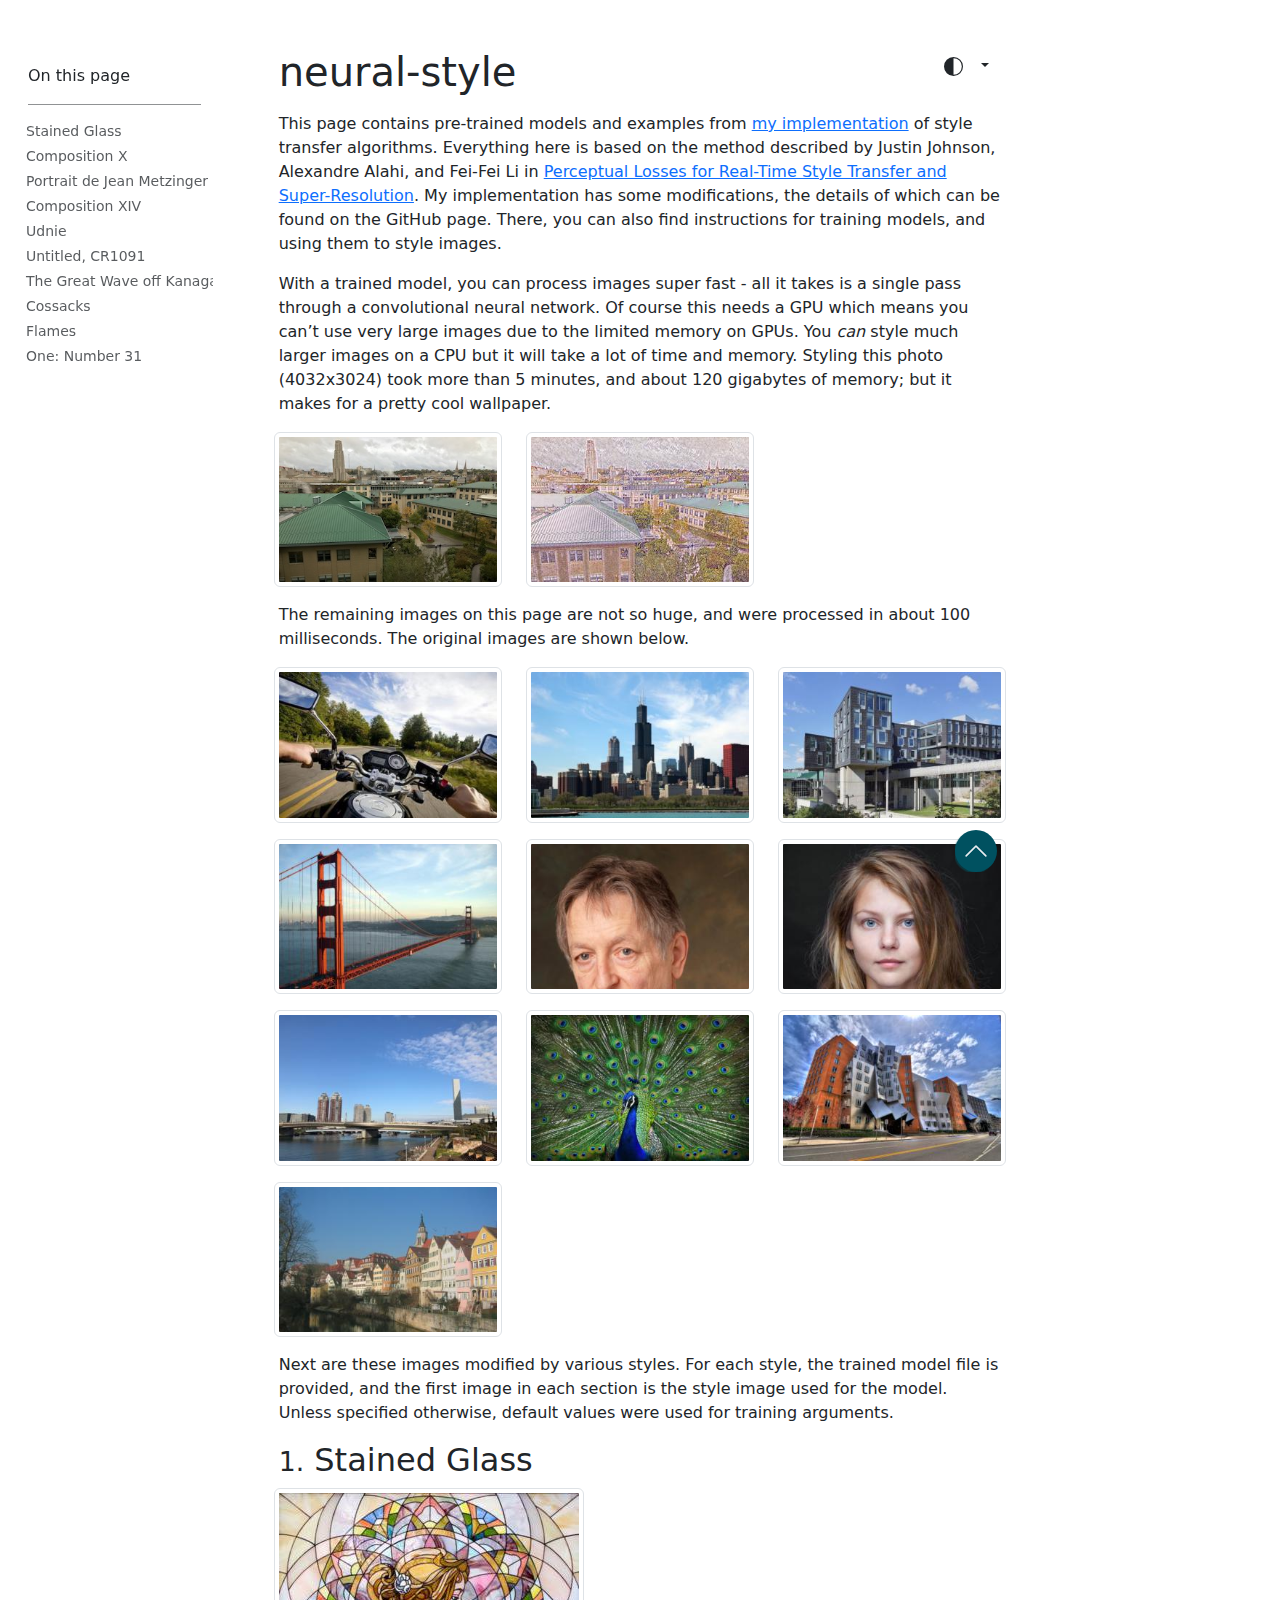
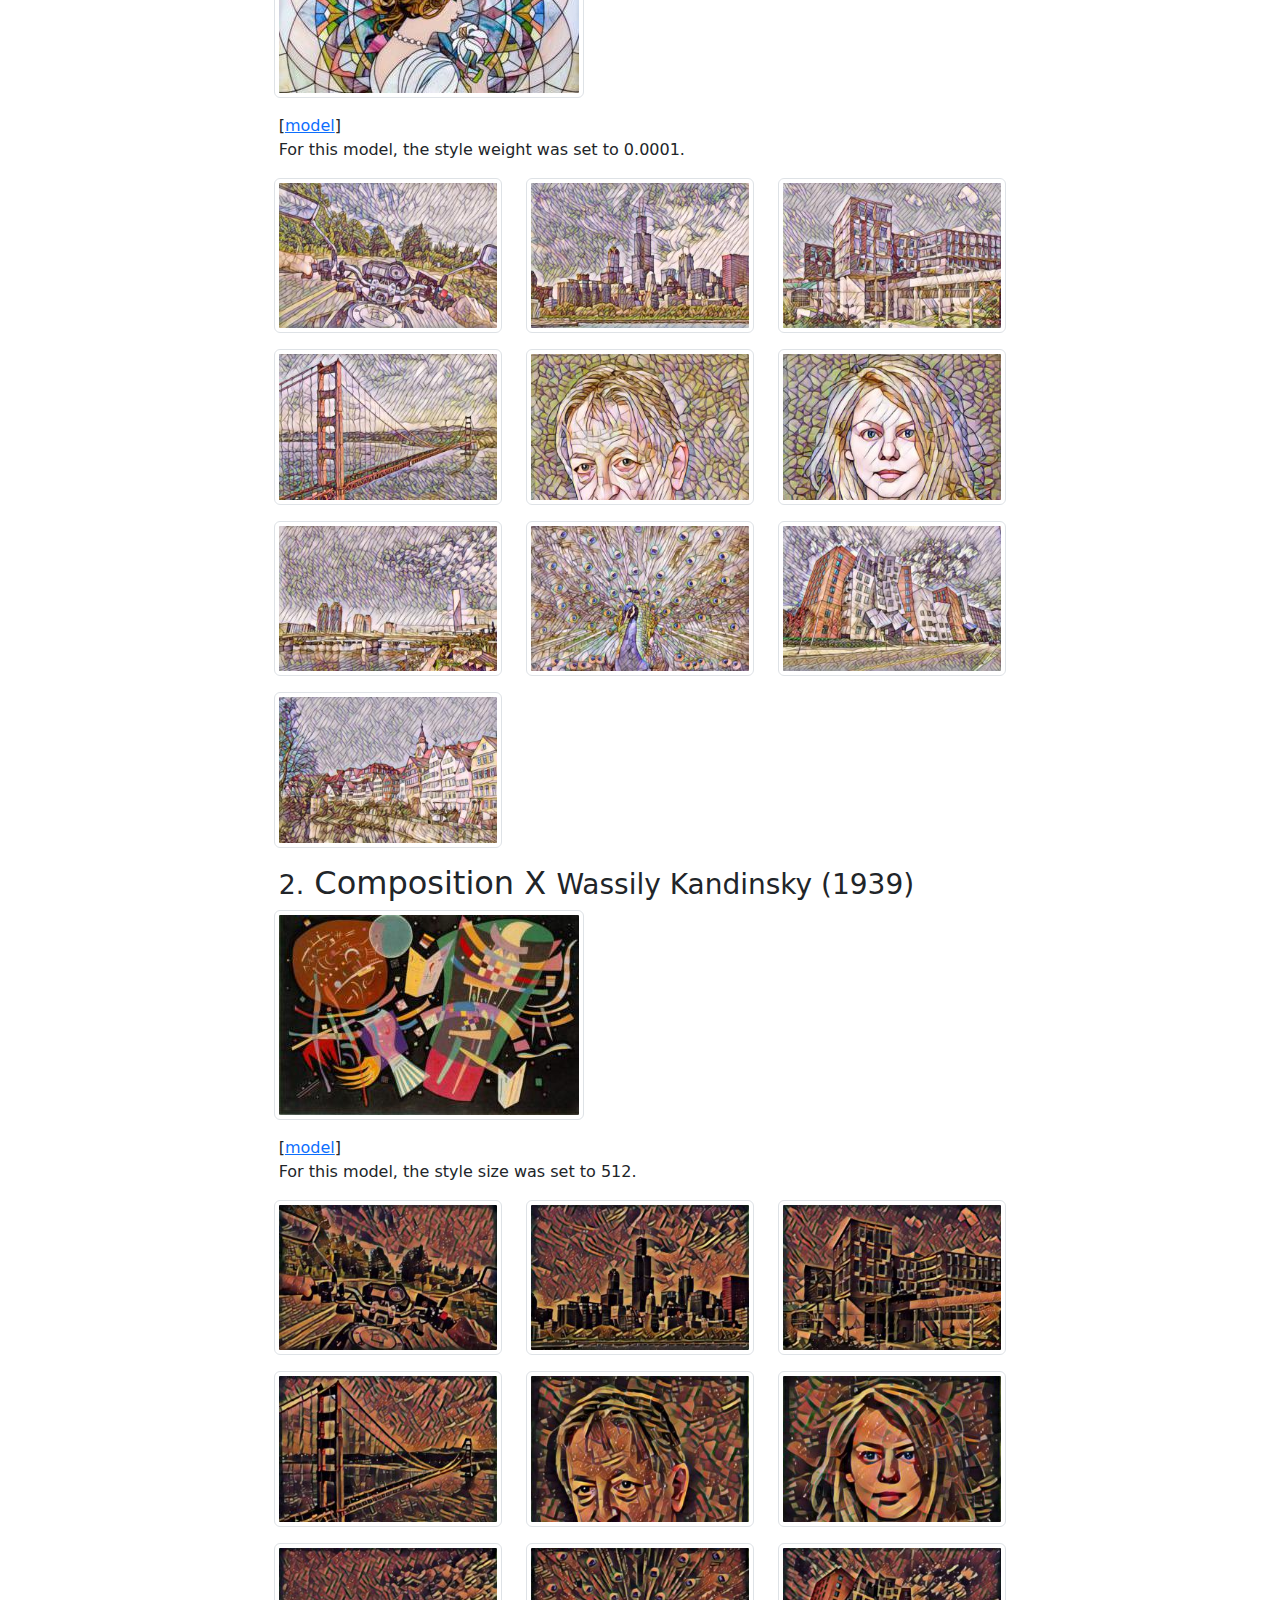
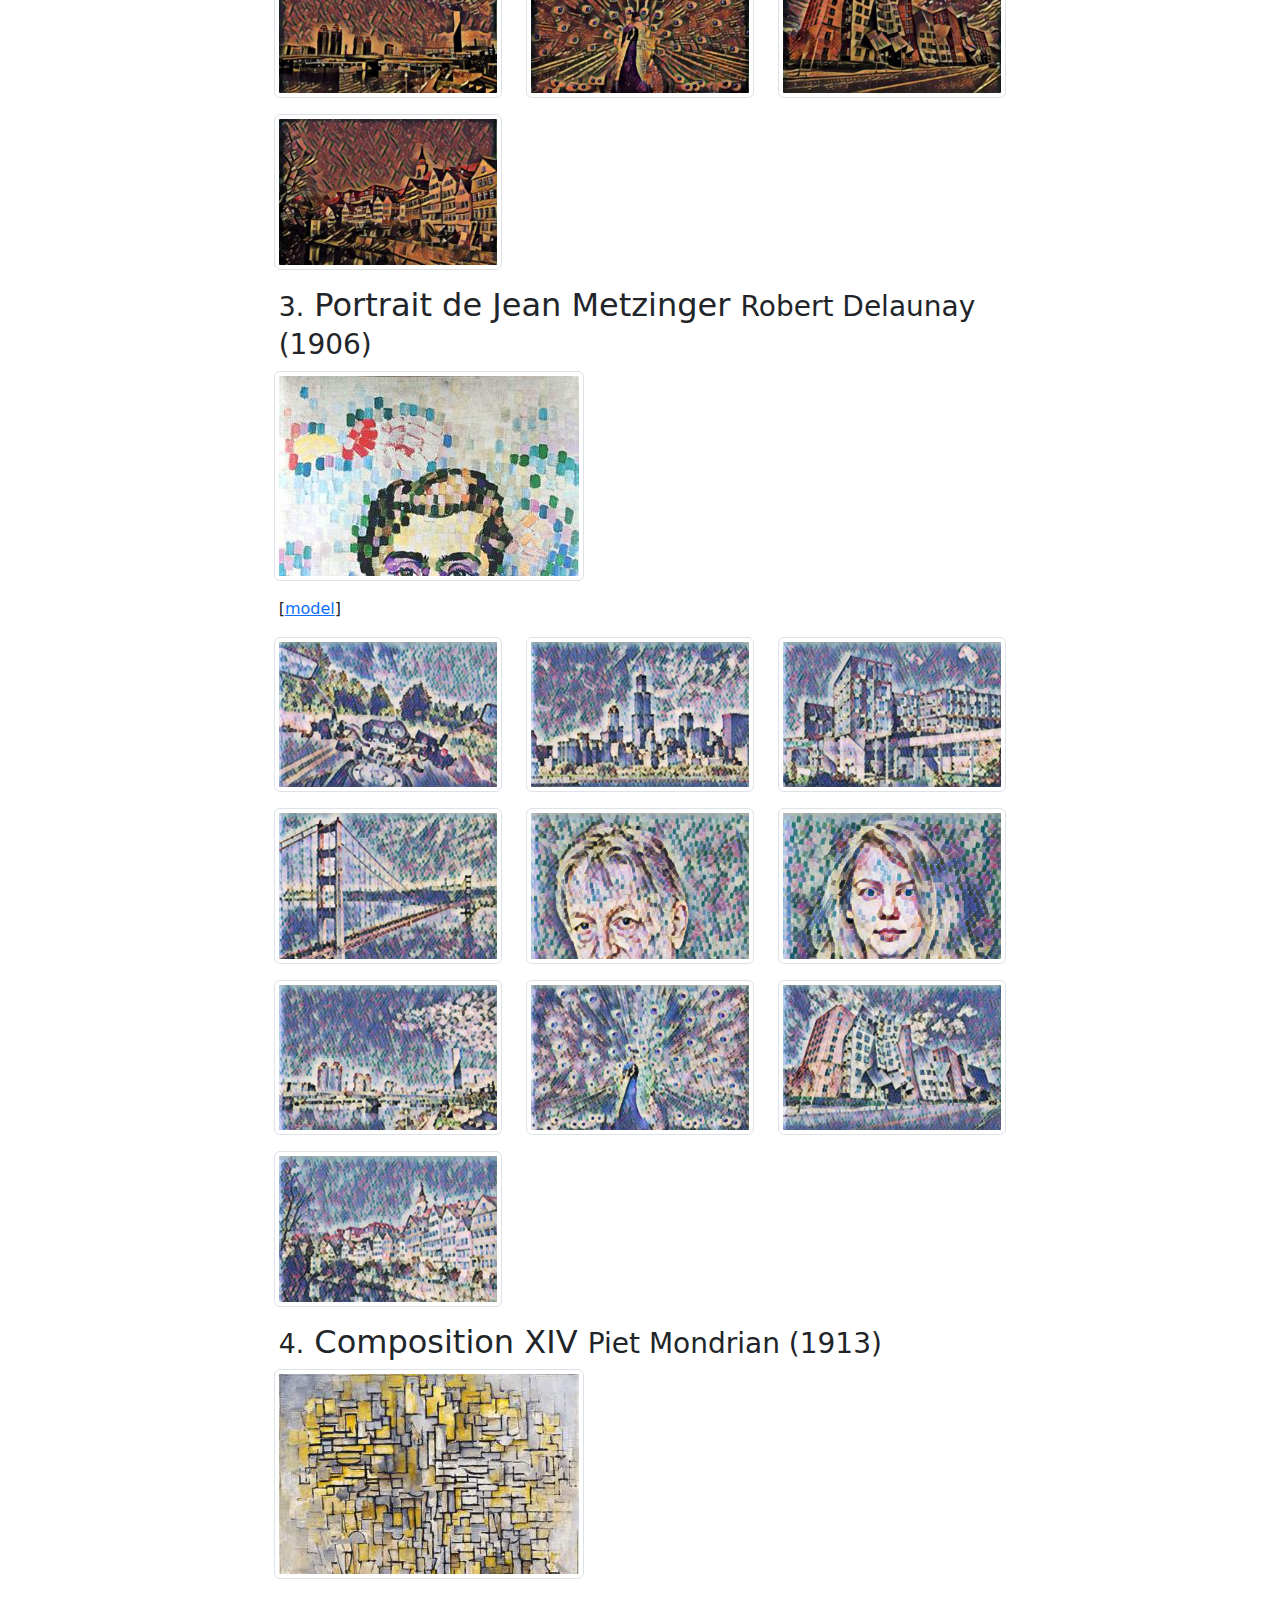
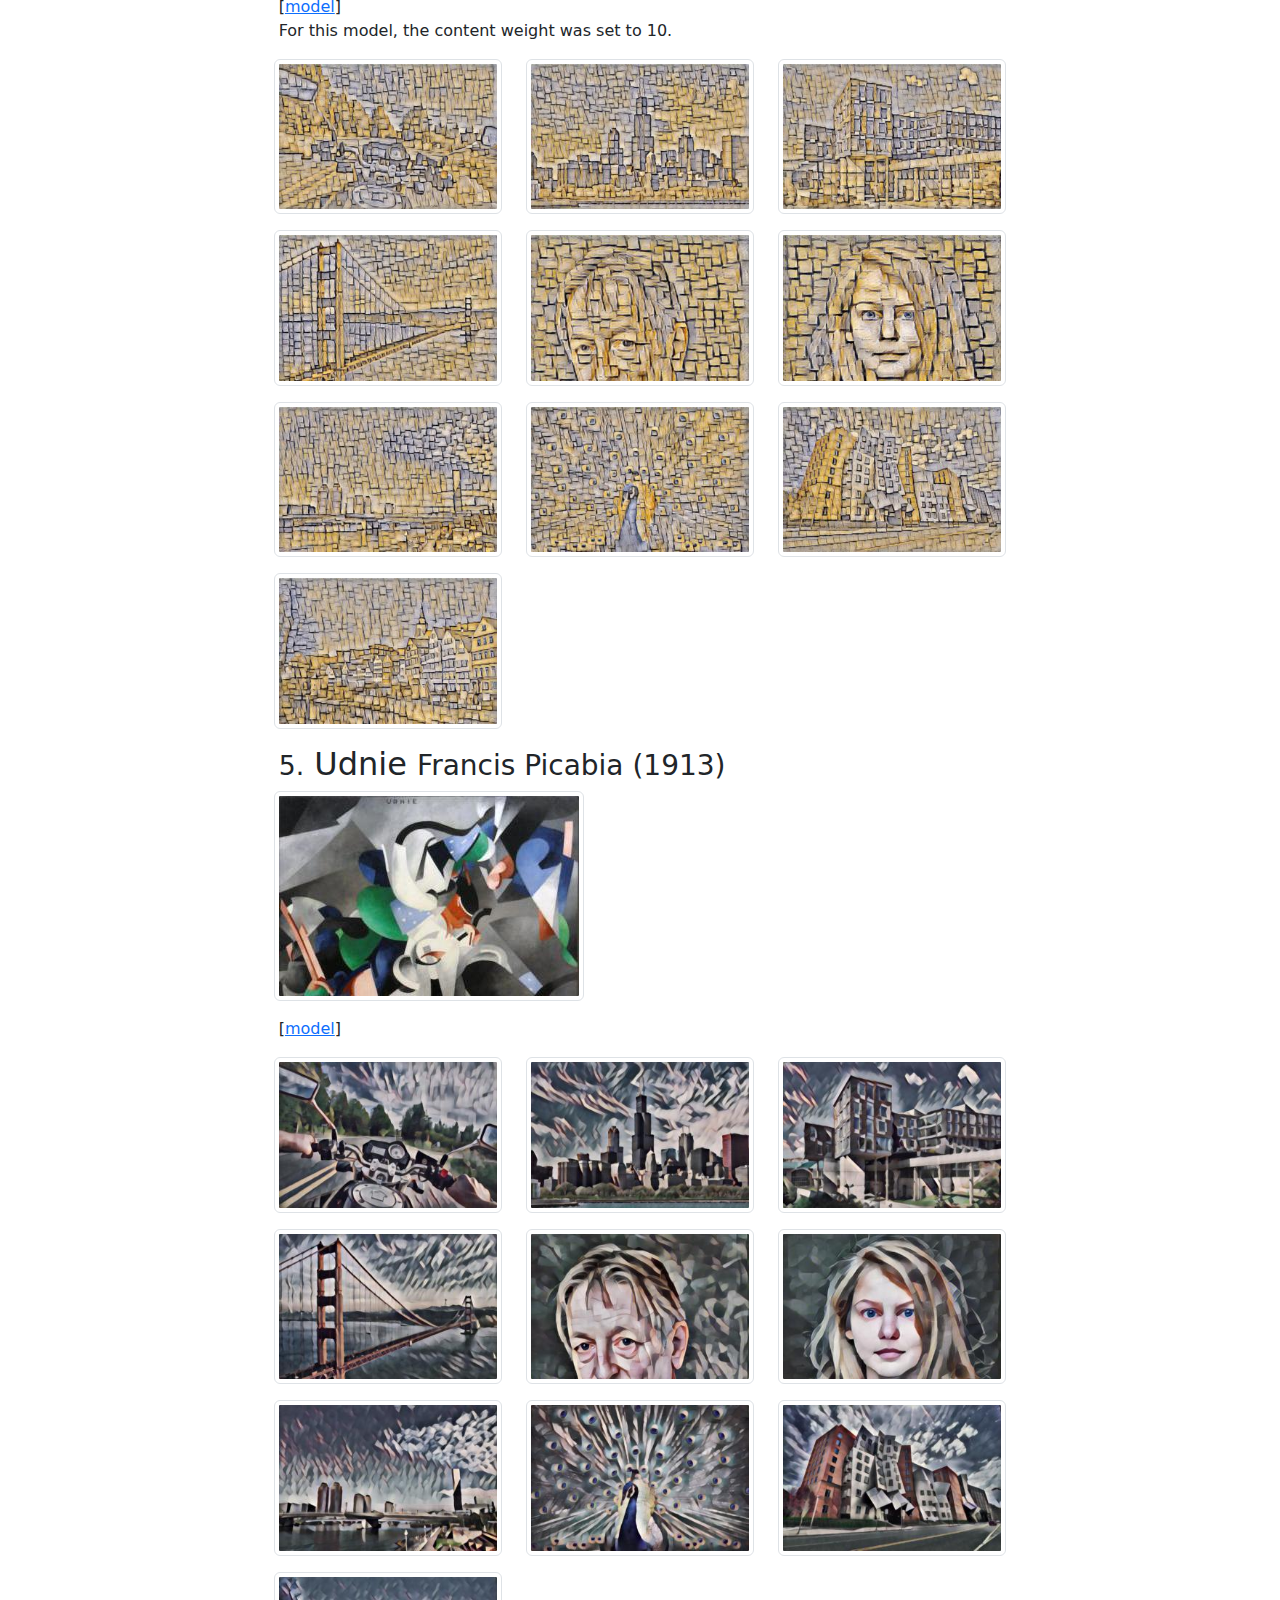
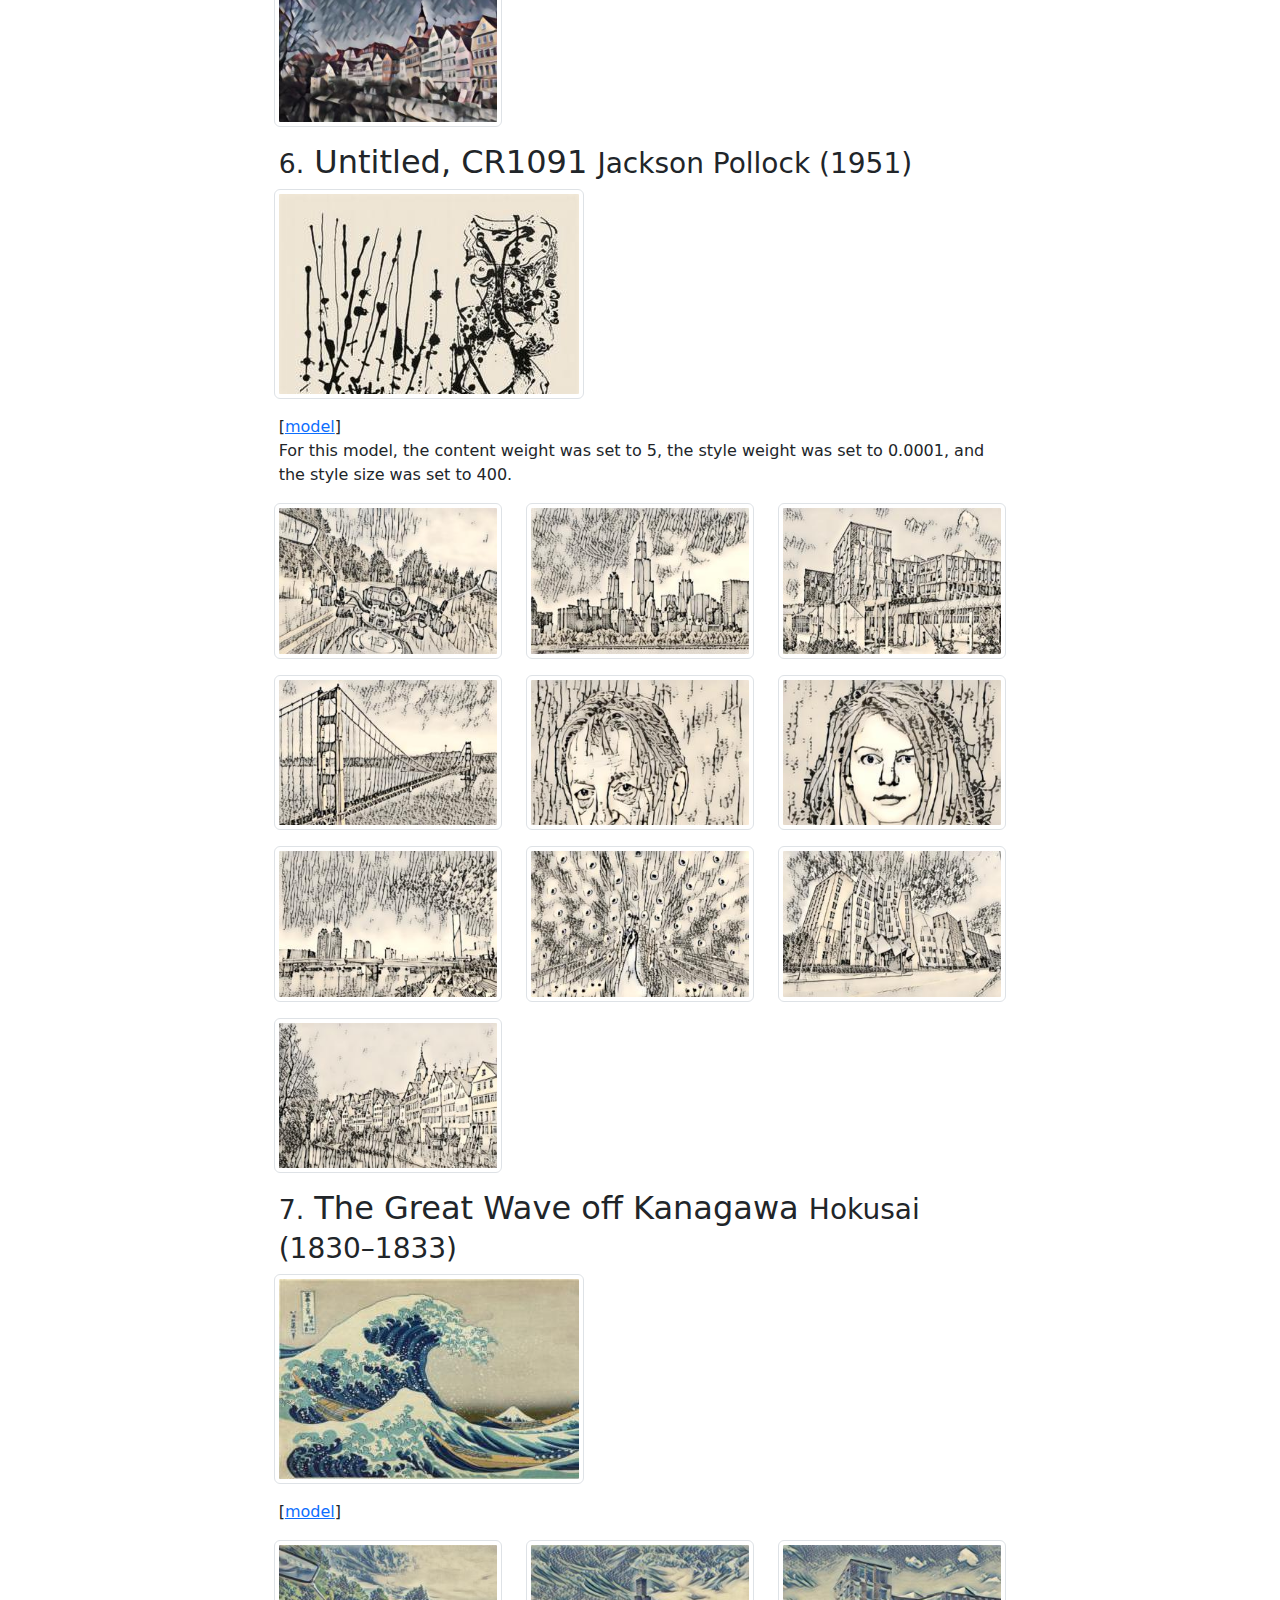
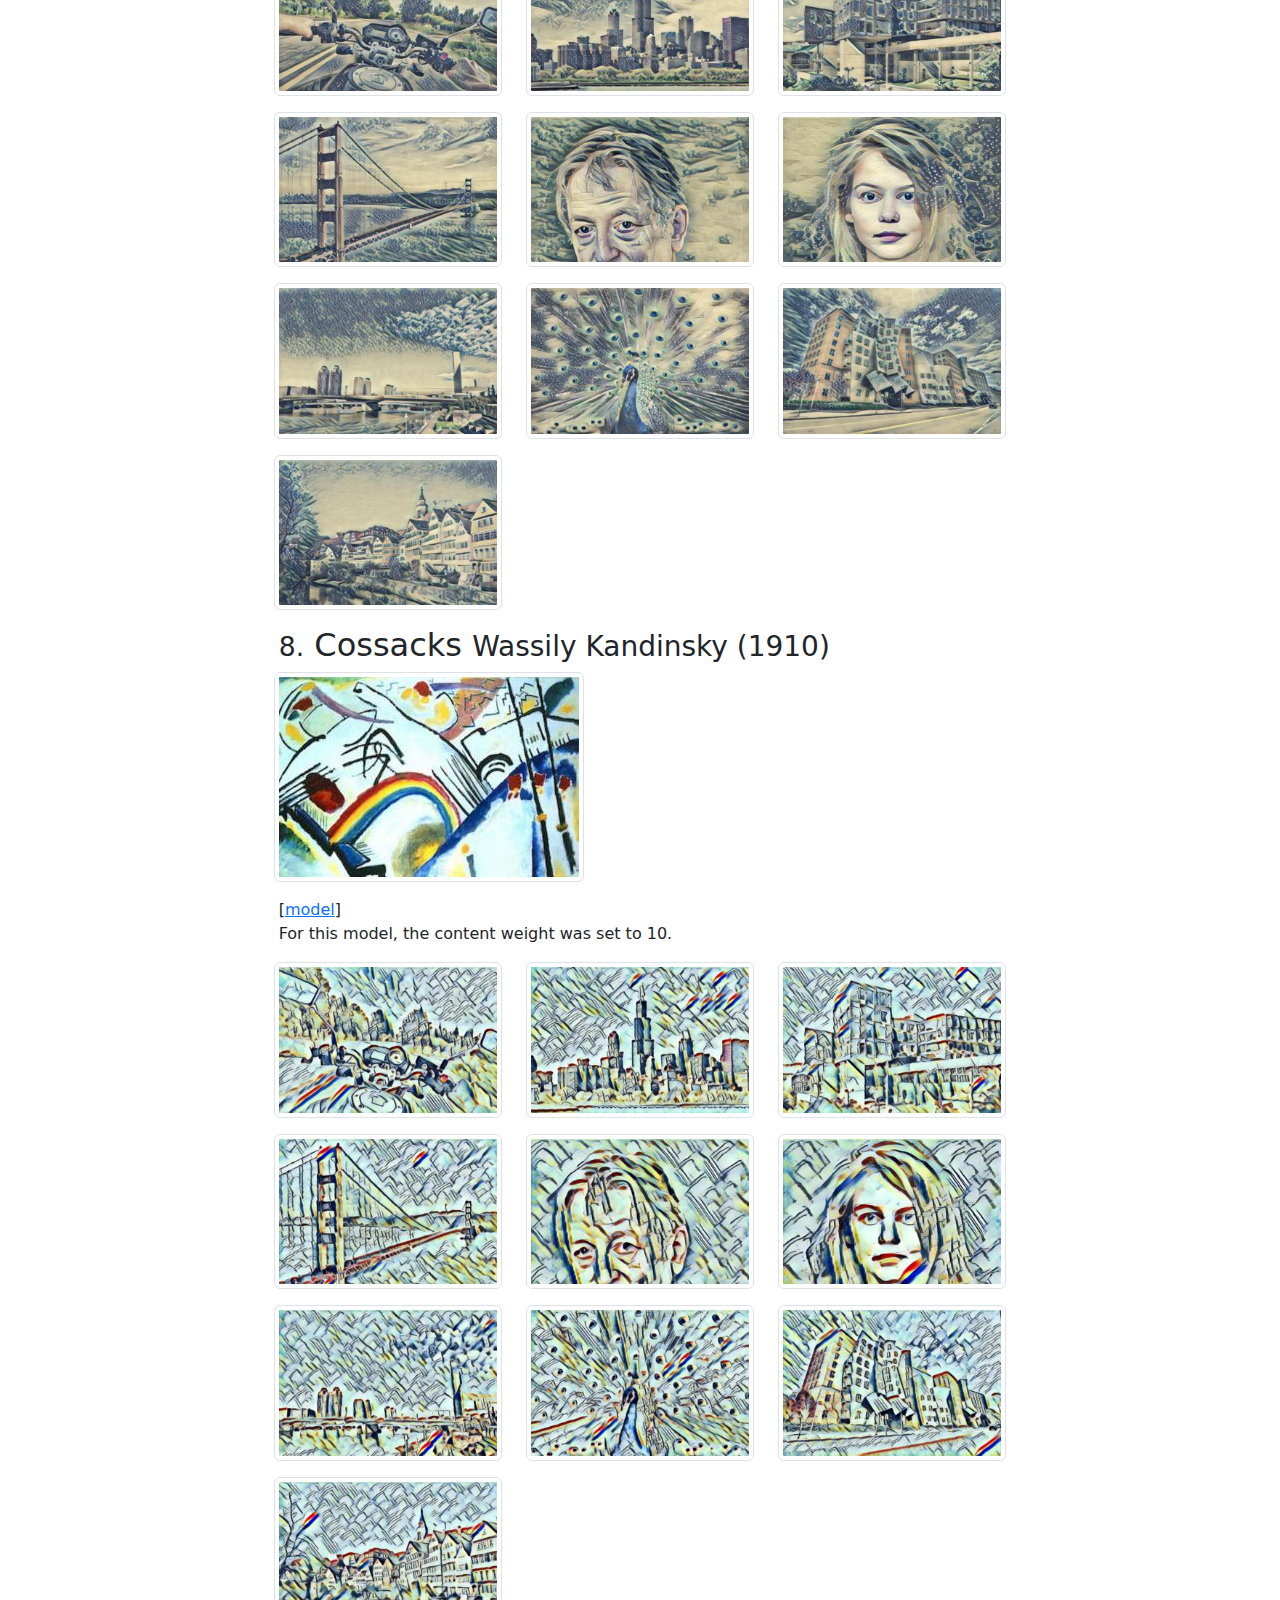
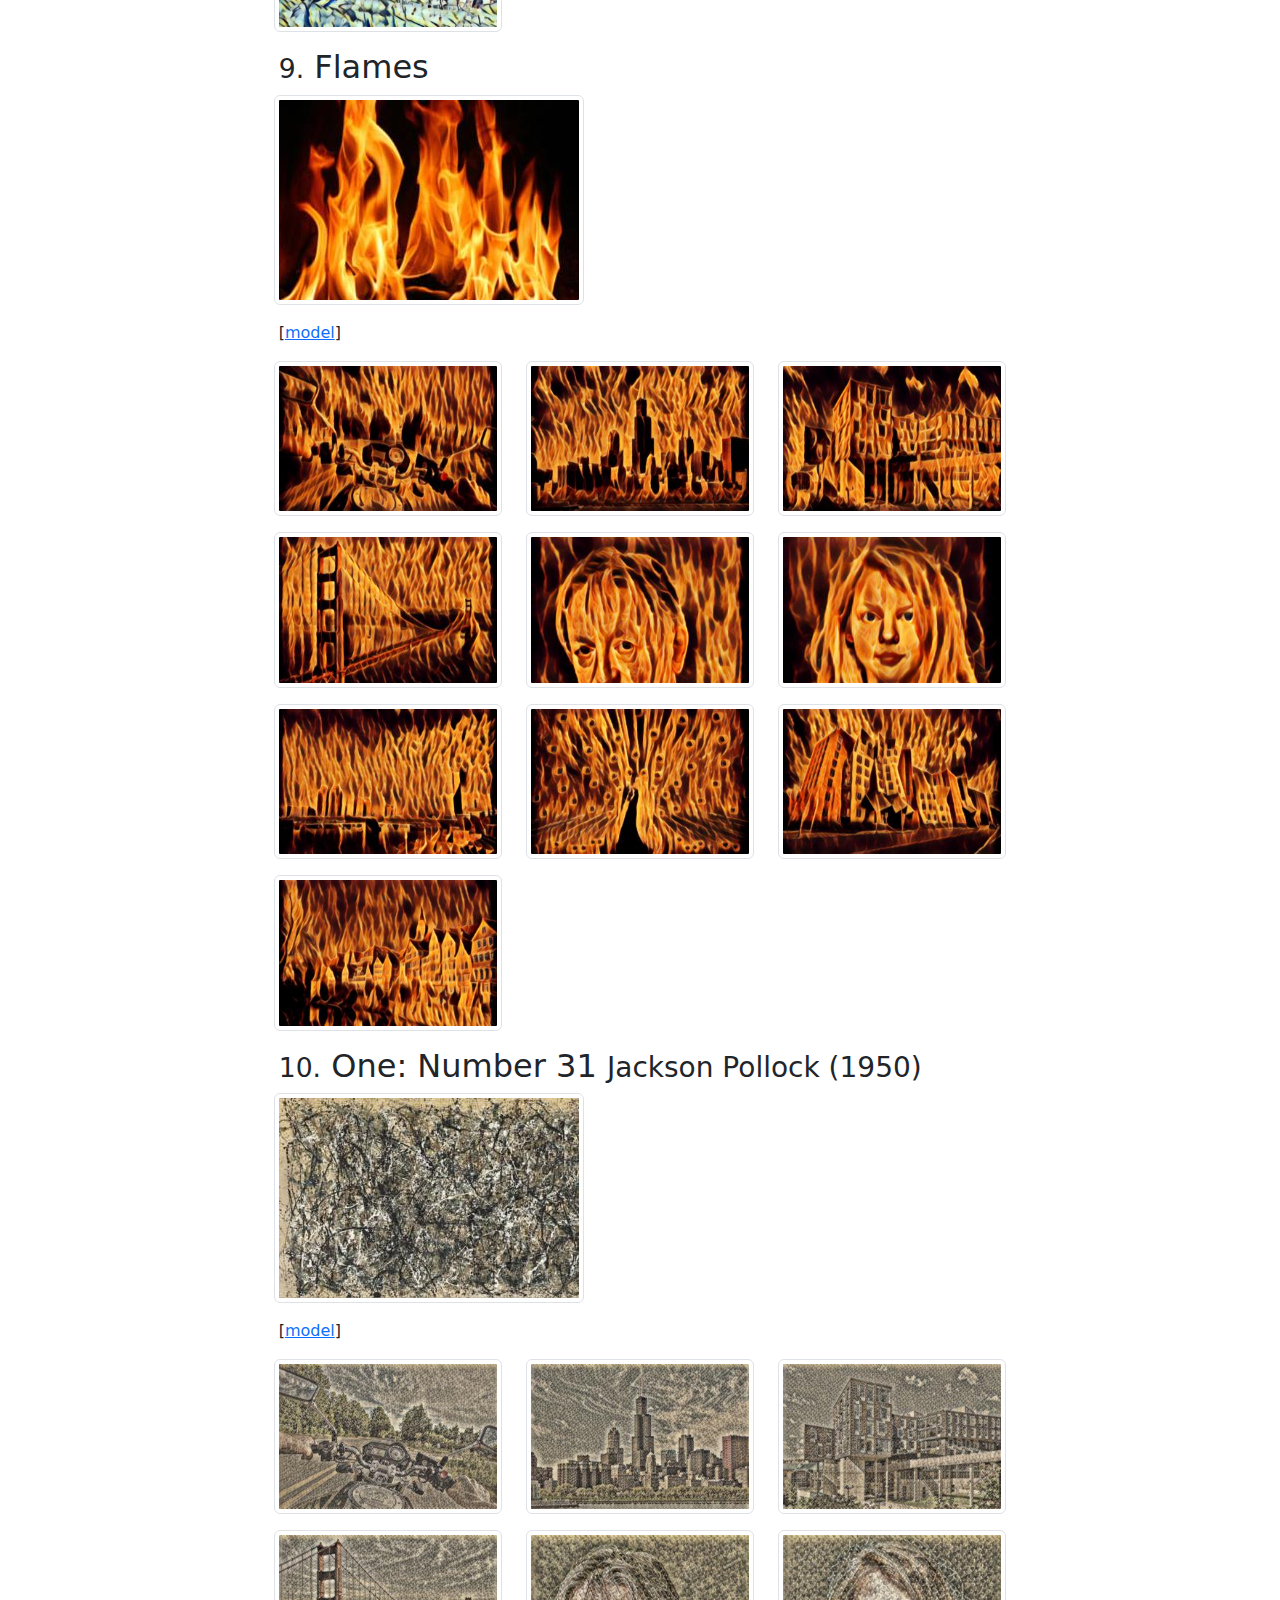
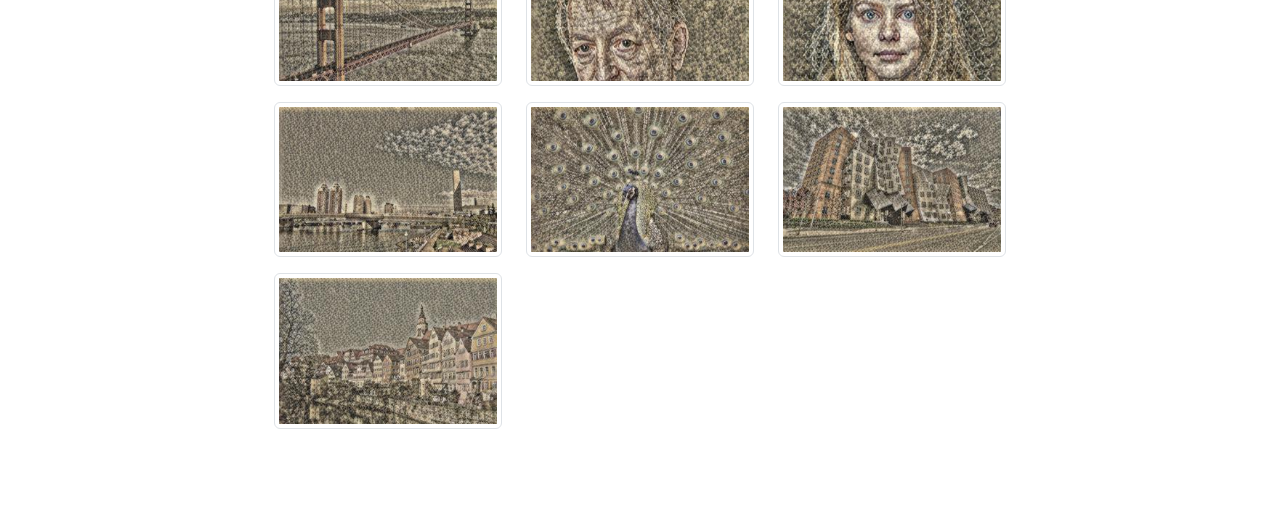
==== commit fcf1b243: "ci: deploy with paje" ====
--- a/index.html
+++ b/index.html
@@ -1 +1 @@
-<!doctype html><html lang="en"><meta charset="UTF-8"><meta name="viewport" content="width=device-width, initial-scale=1"><title>neural-style</title><link href="https://cdn.jsdelivr.net/npm/bootstrap@5.3.0-alpha1/dist/css/bootstrap.min.css" rel="stylesheet" crossorigin="anonymous" ><style> html[data-bs-theme=dark] figure img:not([data-darksrc]),html[data-bs-theme=dark] .subfigures img:not([data-darksrc]){filter:invert(90%);border:1px solid #000}html[data-bs-theme=dark] .table{--bs-table-hover-bg: var(--bs-secondary-bg) !important}#title{margin-bottom:1rem}#theme-selector svg{overflow-x:visible !important;overflow-y:visible !important}#theme-selector .dropdown-toggle{color:currentColor;border:0px}#theme-selector .dropdown-toggle svg{width:19px;height:19px;margin-right:.25rem}#theme-selector .dropdown-menu{min-width:7rem !important}#theme-selector .dropdown-menu svg{width:17px;height:17px}#theme-selector .dropdown-menu .dropdown-item{border-radius:.25rem;--bs-dropdown-item-padding-x: 0.5rem}#theme-selector svg{fill:currentColor}abbr,.abbr{font-size:smaller;font-variant:small-caps;letter-spacing:.1em;text-decoration:none !important}table{margin-top:2rem;margin-bottom:2rem}table caption{text-align:center}table thead{border-top:3px solid !important;border-bottom:2px solid !important}table tbody{border-bottom:3px solid !important}table tbody.tbody-headless{border-top:3px solid !important}table .tr-empty{--bs-table-hover-bg: var(--bs-body-bg) !important}figure{text-align:center}figure:not(.subfigure){margin-top:2rem;margin-bottom:2rem}figure:not(.subfigures) figcaption{margin-top:1rem}.sup-left{margin-right:-2px}.sup-right,.footnote-ref sup,.citation sup{padding-left:2px}h1,h2,h3,h4,h5,h6{word-break:keep-all}h2{margin-top:2rem}h2 .header-section-number,h3 .header-section-number,h4 .header-section-number{font-size:smaller;font-weight:normal}h2 .header-section-number:after,h3 .header-section-number:after,h4 .header-section-number:after{content:"."}h2 .header-link,h3 .header-link,h4 .header-link{text-decoration:none;margin-left:.5rem;font-weight:400;color:var(--bs-primary);opacity:0%;transition:opacity .15s ease-in-out}h2 .header-link::after,h3 .header-link::after,h4 .header-link::after{content:"#"}h2:hover .header-link,h3:hover .header-link,h4:hover .header-link{opacity:100% !important}h5 .header-section-number,h6 .header-section-number{display:none}a.footnote-ref,a.author-link,.citation a{text-decoration:none}a.footnote-ref:hover,a.author-link:hover,.citation a:hover{cursor:pointer}#refs li{margin:1rem 0}table caption,figcaption,.tooltip-inner{font-size:smaller}#appendices hr{margin:4rem 0}#footnotes hr{margin-top:4rem}.hidden{display:none}#toc-sidebar{z-index:1}#toc-sidebar #toc-title{font-weight:500 !important;border-bottom:1px solid var(--bs-tertiary-color)}#toc-sidebar #toc-title:after{content:"On this page"}#toc-sidebar button:hover{color:var(--bs-primary-color) !important;border-color:var(--bs-primary-color) !important}#toc-sidebar li{margin-top:.25rem !important;margin-bottom:.25rem !important}#toc-sidebar li ul{padding-left:1rem !important}@media(min-width: 768px){#toc-sidebar{position:fixed;top:4rem;max-width:220px;max-height:80%;overflow-y:auto;overflow-x:hidden}}@media(min-width: 1400px){#toc-sidebar{margin-left:-3rem}}#toc{font-size:.875rem}#toc a{text-decoration:none !important;color:var(--bs-secondary-color) !important;padding:.25rem 0 .25rem .75rem;border-left:.125rem solid rgba(0,0,0,0)}#toc a.active,#toc a:hover{color:var(--bs-emphasis-color) !important;border-left-color:var(--bs-emphasis-color) !important}#toc a.active{font-weight:700 !important}</style><body data-bs-spy="scroll" data-bs-target="#toc-body" data-bs-root-margin="0px 0px -75% 0px" ><div class="container-xxl my-3 my-sm-4 my-md-5"><div class="row justify-content-center"><div class="col-11 col-sm-10 col-md-8 offset-md-1 col-lg-7 offset-lg-0"><div><div class="h1 float-end ms-4"><div class="dropdown hidden" id="theme-selector"> <button title="Theme" class="btn dropdown-toggle align-top" id="active-theme-button" type="button" data-bs-toggle="dropdown" aria-expanded="false" > <noscript>Theme (needs JS)</noscript> <svg xmlns="http://www.w3.org/2000/svg" viewBox="0 0 16 16"></svg> &zwj; </button><ul class="dropdown-menu"><li class="mx-2"> <button class="btn dropdown-item theme-button d-flex align-items-center" type="button" data-bs-theme-value="dark" > <svg xmlns="http://www.w3.org/2000/svg" viewBox="0 0 16 16"><path d="M6 .278a.768.768 0 0 1 .08.858 7.208 7.208 0 0 0-.878 3.46c0 4.021 3.278 7.277 7.318 7.277.527 0 1.04-.055 1.533-.16a.787.787 0 0 1 .81.316.733.733 0 0 1-.031.893A8.349 8.349 0 0 1 8.344 16C3.734 16 0 12.286 0 7.71 0 4.266 2.114 1.312 5.124.06A.752.752 0 0 1 6 .278z"/><path d="M10.794 3.148a.217.217 0 0 1 .412 0l.387 1.162c.173.518.579.924 1.097 1.097l1.162.387a.217.217 0 0 1 0 .412l-1.162.387a1.734 1.734 0 0 0-1.097 1.097l-.387 1.162a.217.217 0 0 1-.412 0l-.387-1.162A1.734 1.734 0 0 0 9.31 6.593l-1.162-.387a.217.217 0 0 1 0-.412l1.162-.387a1.734 1.734 0 0 0 1.097-1.097l.387-1.162zM13.863.099a.145.145 0 0 1 .274 0l.258.774c.115.346.386.617.732.732l.774.258a.145.145 0 0 1 0 .274l-.774.258a1.156 1.156 0 0 0-.732.732l-.258.774a.145.145 0 0 1-.274 0l-.258-.774a1.156 1.156 0 0 0-.732-.732l-.774-.258a.145.145 0 0 1 0-.274l.774-.258c.346-.115.617-.386.732-.732L13.863.1z"/> </svg> <span class="ms-2 flex-grow-1">Dark</span> </button><li class="mx-2 mt-1"> <button class="btn dropdown-item theme-button d-flex align-items-center" type="button" data-bs-theme-value="light" > <svg xmlns="http://www.w3.org/2000/svg" viewBox="0 0 16 16"><path d="M8 12a4 4 0 1 0 0-8 4 4 0 0 0 0 8zM8 0a.5.5 0 0 1 .5.5v2a.5.5 0 0 1-1 0v-2A.5.5 0 0 1 8 0zm0 13a.5.5 0 0 1 .5.5v2a.5.5 0 0 1-1 0v-2A.5.5 0 0 1 8 13zm8-5a.5.5 0 0 1-.5.5h-2a.5.5 0 0 1 0-1h2a.5.5 0 0 1 .5.5zM3 8a.5.5 0 0 1-.5.5h-2a.5.5 0 0 1 0-1h2A.5.5 0 0 1 3 8zm10.657-5.657a.5.5 0 0 1 0 .707l-1.414 1.415a.5.5 0 1 1-.707-.708l1.414-1.414a.5.5 0 0 1 .707 0zm-9.193 9.193a.5.5 0 0 1 0 .707L3.05 13.657a.5.5 0 0 1-.707-.707l1.414-1.414a.5.5 0 0 1 .707 0zm9.193 2.121a.5.5 0 0 1-.707 0l-1.414-1.414a.5.5 0 0 1 .707-.707l1.414 1.414a.5.5 0 0 1 0 .707zM4.464 4.465a.5.5 0 0 1-.707 0L2.343 3.05a.5.5 0 1 1 .707-.707l1.414 1.414a.5.5 0 0 1 0 .708z"/> </svg> <span class="ms-2 flex-grow-1">Light</span> </button><li class="mx-2 mt-1"> <button class="btn dropdown-item theme-button d-flex align-items-center" type="button" data-bs-theme-value="auto" > <svg xmlns="http://www.w3.org/2000/svg" viewBox="0 0 16 16"><path d="M8 15A7 7 0 1 0 8 1v14zm0 1A8 8 0 1 1 8 0a8 8 0 0 1 0 16z"/> </svg> <span class="ms-2 flex-grow-1">Auto</span> </button></ul></div></div><h1 id="title"> <span class="display-6">neural-style</span></h1></div></div></div><div class="row justify-content-center justify-content-md-start"><div id="toc-sidebar" class="col-11 col-sm-10 col-md-2 mt-2 mb-4 my-md-0"><p class="my-0"><button type="button" class="btn btn-link text-decoration-none d-md-none collapsed dropdown-toggle border border-secondary rounded-1 text-body-secondary" data-bs-toggle="collapse" data-bs-target="#toc" aria-expanded="false" aria-controls="toc">On this page</button><p id="toc-title" class="d-none d-md-block ms-3 pb-3 text-nowrap"><div id="toc" class="collapse d-md-block pt-2 pt-md-0 text-nowrap"><nav id="toc-body"><ul class="list-unstyled"><li> <a href="#stained-glass">Stained Glass</a><ul class="list-unstyled"></ul><li> <a href="#composition-x-wassily-kandinsky-1939">Composition X</a><ul class="list-unstyled"></ul><li> <a href="#portrait-de-jean-metzinger-robert-delaunay-1906">Portrait de Jean Metzinger</a><ul class="list-unstyled"></ul><li> <a href="#composition-xiv-piet-mondrian-1913">Composition XIV</a><ul class="list-unstyled"></ul><li> <a href="#udnie-francis-picabia-1913">Udnie</a><ul class="list-unstyled"></ul><li> <a href="#untitled-cr1091-jackson-pollock-1951">Untitled, CR1091</a><ul class="list-unstyled"></ul><li> <a href="#the-great-wave-off-kanagawa-hokusai-18301833">The Great Wave off Kanagawa</a><ul class="list-unstyled"></ul><li> <a href="#cossacks-wassily-kandinsky-1910">Cossacks</a><ul class="list-unstyled"></ul><li> <a href="#flames">Flames</a><ul class="list-unstyled"></ul><li> <a href="#one-number-31-jackson-pollock-1950">One: Number 31</a><ul class="list-unstyled"></ul></ul></nav></div></div></div><div id="content" class="row justify-content-center"><p class="col-11 col-sm-10 col-md-8 offset-md-1 col-lg-7 offset-lg-0">This page contains pre-trained models and examples from <a href="https://github.com/jayanthkoushik/neural-style">my implementation</a> of style transfer algorithms. Everything here is based on the method described by Justin Johnson, Alexandre Alahi, and Fei-Fei Li in <a href="https://arxiv.org/abs/1603.08155">Perceptual Losses for Real-Time Style Transfer and Super-Resolution</a>. My implementation has some modifications, the details of which can be found on the GitHub page. There, you can also find instructions for training models, and using them to style images.<p class="col-11 col-sm-10 col-md-8 offset-md-1 col-lg-7 offset-lg-0">With a trained model, you can process images super fast - all it takes is a single pass through a convolutional neural network. Of course this needs a GPU which means you can’t use very large images due to the limited memory on GPUs. You <em>can</em> style much larger images on a CPU but it will take a lot of time and memory. Styling this photo (4032x3024) took more than 5 minutes, and about 120 gigabytes of memory; but it makes for a pretty cool wallpaper.<div class="row justify-content-center"><div class="col-11 col-sm-10 col-md-8 offset-md-1 col-lg-7 offset-lg-0 px-0"><div class="row"><div class="col-6 col-sm-6 col-md-4 col-lg-4 col-xl-4 text-center"><p><a href="imgs/xl/fulls/pittsburgh.jpg" data-bs-toggle="modal" data-bs-target="#pittsburgh-modal"> <img src="imgs/xl/thumbs/pittsburgh_thumb.jpg" alt="pittsburgh" class="img-fluid img-thumbnail"> </a></div><div id="pittsburgh-modal" class="modal fade" tabindex="-1" aria-hidden="true"><div class="modal-dialog modal-dialog-centered modal-xl"><p class="mx-auto my-auto text-center"> <img src="imgs/xl/fulls/pittsburgh.jpg" alt="pittsburgh" class="img-fluid rounded"></div></div><div class="col-6 col-sm-6 col-md-4 col-lg-4 col-xl-4 text-center"><p><a href="imgs/xl/fulls/pittsburgh_stained_glass.jpg" data-bs-toggle="modal" data-bs-target="#pittsburgh_stained_glass-modal"> <img src="imgs/xl/thumbs/pittsburgh_stained_glass_thumb.jpg" alt="pittsburgh_stained_glass" class="img-fluid img-thumbnail"> </a></div><div id="pittsburgh_stained_glass-modal" class="modal fade" tabindex="-1" aria-hidden="true"><div class="modal-dialog modal-dialog-centered modal-xl"><p class="mx-auto my-auto text-center"> <img src="imgs/xl/fulls/pittsburgh_stained_glass.jpg" alt="pittsburgh_stained_glass" class="img-fluid rounded"></div></div></div></div></div><p class="col-11 col-sm-10 col-md-8 offset-md-1 col-lg-7 offset-lg-0">The remaining images on this page are not so huge, and were processed in about 100 milliseconds. The original images are shown below.<div class="row justify-content-center"><div class="col-11 col-sm-10 col-md-8 offset-md-1 col-lg-7 offset-lg-0 px-0"><div class="row"><div class="col-6 col-sm-6 col-md-4 col-lg-4 col-xl-4 text-center"><p><a href="imgs/original/fulls/bike.jpg" data-bs-toggle="modal" data-bs-target="#bike-modal"> <img src="imgs/original/thumbs/bike_thumb.jpg" alt="bike" class="img-fluid img-thumbnail"> </a></div><div id="bike-modal" class="modal fade" tabindex="-1" aria-hidden="true"><div class="modal-dialog modal-dialog-centered modal-xl"><p class="mx-auto my-auto text-center"> <img src="imgs/original/fulls/bike.jpg" alt="bike" class="img-fluid rounded"></div></div><div class="col-6 col-sm-6 col-md-4 col-lg-4 col-xl-4 text-center"><p><a href="imgs/original/fulls/chicago.jpg" data-bs-toggle="modal" data-bs-target="#chicago-modal"> <img src="imgs/original/thumbs/chicago_thumb.jpg" alt="chicago" class="img-fluid img-thumbnail"> </a></div><div id="chicago-modal" class="modal fade" tabindex="-1" aria-hidden="true"><div class="modal-dialog modal-dialog-centered modal-xl"><p class="mx-auto my-auto text-center"> <img src="imgs/original/fulls/chicago.jpg" alt="chicago" class="img-fluid rounded"></div></div><div class="col-6 col-sm-6 col-md-4 col-lg-4 col-xl-4 text-center"><p><a href="imgs/original/fulls/ghc.jpg" data-bs-toggle="modal" data-bs-target="#ghc-modal"> <img src="imgs/original/thumbs/ghc_thumb.jpg" alt="ghc" class="img-fluid img-thumbnail"> </a></div><div id="ghc-modal" class="modal fade" tabindex="-1" aria-hidden="true"><div class="modal-dialog modal-dialog-centered modal-xl"><p class="mx-auto my-auto text-center"> <img src="imgs/original/fulls/ghc.jpg" alt="ghc" class="img-fluid rounded"></div></div><div class="col-6 col-sm-6 col-md-4 col-lg-4 col-xl-4 text-center"><p><a href="imgs/original/fulls/golden_gate.jpg" data-bs-toggle="modal" data-bs-target="#golden_gate-modal"> <img src="imgs/original/thumbs/golden_gate_thumb.jpg" alt="golden_gate" class="img-fluid img-thumbnail"> </a></div><div id="golden_gate-modal" class="modal fade" tabindex="-1" aria-hidden="true"><div class="modal-dialog modal-dialog-centered modal-xl"><p class="mx-auto my-auto text-center"> <img src="imgs/original/fulls/golden_gate.jpg" alt="golden_gate" class="img-fluid rounded"></div></div><div class="col-6 col-sm-6 col-md-4 col-lg-4 col-xl-4 text-center"><p><a href="imgs/original/fulls/hinton.jpg" data-bs-toggle="modal" data-bs-target="#hinton-modal"> <img src="imgs/original/thumbs/hinton_thumb.jpg" alt="hinton" class="img-fluid img-thumbnail"> </a></div><div id="hinton-modal" class="modal fade" tabindex="-1" aria-hidden="true"><div class="modal-dialog modal-dialog-centered modal-xl"><p class="mx-auto my-auto text-center"> <img src="imgs/original/fulls/hinton.jpg" alt="hinton" class="img-fluid rounded"></div></div><div class="col-6 col-sm-6 col-md-4 col-lg-4 col-xl-4 text-center"><p><a href="imgs/original/fulls/karya.jpg" data-bs-toggle="modal" data-bs-target="#karya-modal"> <img src="imgs/original/thumbs/karya_thumb.jpg" alt="karya" class="img-fluid img-thumbnail"> </a></div><div id="karya-modal" class="modal fade" tabindex="-1" aria-hidden="true"><div class="modal-dialog modal-dialog-centered modal-xl"><p class="mx-auto my-auto text-center"> <img src="imgs/original/fulls/karya.jpg" alt="karya" class="img-fluid rounded"></div></div><div class="col-6 col-sm-6 col-md-4 col-lg-4 col-xl-4 text-center"><p><a href="imgs/original/fulls/odaiba.jpg" data-bs-toggle="modal" data-bs-target="#odaiba-modal"> <img src="imgs/original/thumbs/odaiba_thumb.jpg" alt="odaiba" class="img-fluid img-thumbnail"> </a></div><div id="odaiba-modal" class="modal fade" tabindex="-1" aria-hidden="true"><div class="modal-dialog modal-dialog-centered modal-xl"><p class="mx-auto my-auto text-center"> <img src="imgs/original/fulls/odaiba.jpg" alt="odaiba" class="img-fluid rounded"></div></div><div class="col-6 col-sm-6 col-md-4 col-lg-4 col-xl-4 text-center"><p><a href="imgs/original/fulls/peacock.jpg" data-bs-toggle="modal" data-bs-target="#peacock-modal"> <img src="imgs/original/thumbs/peacock_thumb.jpg" alt="peacock" class="img-fluid img-thumbnail"> </a></div><div id="peacock-modal" class="modal fade" tabindex="-1" aria-hidden="true"><div class="modal-dialog modal-dialog-centered modal-xl"><p class="mx-auto my-auto text-center"> <img src="imgs/original/fulls/peacock.jpg" alt="peacock" class="img-fluid rounded"></div></div><div class="col-6 col-sm-6 col-md-4 col-lg-4 col-xl-4 text-center"><p><a href="imgs/original/fulls/stata.jpg" data-bs-toggle="modal" data-bs-target="#stata-modal"> <img src="imgs/original/thumbs/stata_thumb.jpg" alt="stata" class="img-fluid img-thumbnail"> </a></div><div id="stata-modal" class="modal fade" tabindex="-1" aria-hidden="true"><div class="modal-dialog modal-dialog-centered modal-xl"><p class="mx-auto my-auto text-center"> <img src="imgs/original/fulls/stata.jpg" alt="stata" class="img-fluid rounded"></div></div><div class="col-6 col-sm-6 col-md-4 col-lg-4 col-xl-4 text-center"><p><a href="imgs/original/fulls/tubingen.jpg" data-bs-toggle="modal" data-bs-target="#tubingen-modal"> <img src="imgs/original/thumbs/tubingen_thumb.jpg" alt="tubingen" class="img-fluid img-thumbnail"> </a></div><div id="tubingen-modal" class="modal fade" tabindex="-1" aria-hidden="true"><div class="modal-dialog modal-dialog-centered modal-xl"><p class="mx-auto my-auto text-center"> <img src="imgs/original/fulls/tubingen.jpg" alt="tubingen" class="img-fluid rounded"></div></div></div></div></div><p class="col-11 col-sm-10 col-md-8 offset-md-1 col-lg-7 offset-lg-0">Next are these images modified by various styles. For each style, the trained model file is provided, and the first image in each section is the style image used for the model. Unless specified otherwise, default values were used for training arguments.<h2 data-number="1" id="stained-glass" class="col-11 col-sm-10 col-md-8 offset-md-1 col-lg-7 offset-lg-0"> <span class="header-section-number">1</span> Stained Glass<a class="header-link" href="#stained-glass"></a></h2><div class="row justify-content-center"><div class="col-11 col-sm-10 col-md-8 offset-md-1 col-lg-7 offset-lg-0 px-0"><div class="row"><div class="col-10 col-sm-10 col-md-8 col-lg-8 col-xl-8"><p><a href="imgs/style/fulls/stained_glass.jpg" data-bs-toggle="modal" data-bs-target="#stained_glass-modal-single"> <img src="imgs/style/fulls/stained_glass.jpg/../../thumbs/stained_glass_thumb.jpg" alt="stained_glass" class="img-fluid img-thumbnail"> </a></div></div><div id="stained_glass-modal-single" class="modal fade" tabindex="-1" aria-hidden="true"><div class="modal-dialog modal-dialog-centered modal-xl"><p class="mx-auto my-auto text-center"> <img src="imgs/style/fulls/stained_glass.jpg" alt="stained_glass" class="img-fluid rounded"></div></div></div></div><p class="col-11 col-sm-10 col-md-8 offset-md-1 col-lg-7 offset-lg-0">[<a href="https://github.com/jayanthkoushik/neural-style-models/raw/master/stained_glass.h5">model</a>]<br> For this model, the style weight was set to 0.0001.<div class="row justify-content-center"><div class="col-11 col-sm-10 col-md-8 offset-md-1 col-lg-7 offset-lg-0 px-0"><div class="row"><div class="col-6 col-sm-6 col-md-4 col-lg-4 col-xl-4 text-center"><p><a href="imgs/stained_glass/fulls/bike_stained_glass.jpg" data-bs-toggle="modal" data-bs-target="#bike_stained_glass-modal"> <img src="imgs/stained_glass/thumbs/bike_stained_glass_thumb.jpg" alt="bike_stained_glass" class="img-fluid img-thumbnail"> </a></div><div id="bike_stained_glass-modal" class="modal fade" tabindex="-1" aria-hidden="true"><div class="modal-dialog modal-dialog-centered modal-xl"><p class="mx-auto my-auto text-center"> <img src="imgs/stained_glass/fulls/bike_stained_glass.jpg" alt="bike_stained_glass" class="img-fluid rounded"></div></div><div class="col-6 col-sm-6 col-md-4 col-lg-4 col-xl-4 text-center"><p><a href="imgs/stained_glass/fulls/chicago_stained_glass.jpg" data-bs-toggle="modal" data-bs-target="#chicago_stained_glass-modal"> <img src="imgs/stained_glass/thumbs/chicago_stained_glass_thumb.jpg" alt="chicago_stained_glass" class="img-fluid img-thumbnail"> </a></div><div id="chicago_stained_glass-modal" class="modal fade" tabindex="-1" aria-hidden="true"><div class="modal-dialog modal-dialog-centered modal-xl"><p class="mx-auto my-auto text-center"> <img src="imgs/stained_glass/fulls/chicago_stained_glass.jpg" alt="chicago_stained_glass" class="img-fluid rounded"></div></div><div class="col-6 col-sm-6 col-md-4 col-lg-4 col-xl-4 text-center"><p><a href="imgs/stained_glass/fulls/ghc_stained_glass.jpg" data-bs-toggle="modal" data-bs-target="#ghc_stained_glass-modal"> <img src="imgs/stained_glass/thumbs/ghc_stained_glass_thumb.jpg" alt="ghc_stained_glass" class="img-fluid img-thumbnail"> </a></div><div id="ghc_stained_glass-modal" class="modal fade" tabindex="-1" aria-hidden="true"><div class="modal-dialog modal-dialog-centered modal-xl"><p class="mx-auto my-auto text-center"> <img src="imgs/stained_glass/fulls/ghc_stained_glass.jpg" alt="ghc_stained_glass" class="img-fluid rounded"></div></div><div class="col-6 col-sm-6 col-md-4 col-lg-4 col-xl-4 text-center"><p><a href="imgs/stained_glass/fulls/golden_gate_stained_glass.jpg" data-bs-toggle="modal" data-bs-target="#golden_gate_stained_glass-modal"> <img src="imgs/stained_glass/thumbs/golden_gate_stained_glass_thumb.jpg" alt="golden_gate_stained_glass" class="img-fluid img-thumbnail"> </a></div><div id="golden_gate_stained_glass-modal" class="modal fade" tabindex="-1" aria-hidden="true"><div class="modal-dialog modal-dialog-centered modal-xl"><p class="mx-auto my-auto text-center"> <img src="imgs/stained_glass/fulls/golden_gate_stained_glass.jpg" alt="golden_gate_stained_glass" class="img-fluid rounded"></div></div><div class="col-6 col-sm-6 col-md-4 col-lg-4 col-xl-4 text-center"><p><a href="imgs/stained_glass/fulls/hinton_stained_glass.jpg" data-bs-toggle="modal" data-bs-target="#hinton_stained_glass-modal"> <img src="imgs/stained_glass/thumbs/hinton_stained_glass_thumb.jpg" alt="hinton_stained_glass" class="img-fluid img-thumbnail"> </a></div><div id="hinton_stained_glass-modal" class="modal fade" tabindex="-1" aria-hidden="true"><div class="modal-dialog modal-dialog-centered modal-xl"><p class="mx-auto my-auto text-center"> <img src="imgs/stained_glass/fulls/hinton_stained_glass.jpg" alt="hinton_stained_glass" class="img-fluid rounded"></div></div><div class="col-6 col-sm-6 col-md-4 col-lg-4 col-xl-4 text-center"><p><a href="imgs/stained_glass/fulls/karya_stained_glass.jpg" data-bs-toggle="modal" data-bs-target="#karya_stained_glass-modal"> <img src="imgs/stained_glass/thumbs/karya_stained_glass_thumb.jpg" alt="karya_stained_glass" class="img-fluid img-thumbnail"> </a></div><div id="karya_stained_glass-modal" class="modal fade" tabindex="-1" aria-hidden="true"><div class="modal-dialog modal-dialog-centered modal-xl"><p class="mx-auto my-auto text-center"> <img src="imgs/stained_glass/fulls/karya_stained_glass.jpg" alt="karya_stained_glass" class="img-fluid rounded"></div></div><div class="col-6 col-sm-6 col-md-4 col-lg-4 col-xl-4 text-center"><p><a href="imgs/stained_glass/fulls/odaiba_stained_glass.jpg" data-bs-toggle="modal" data-bs-target="#odaiba_stained_glass-modal"> <img src="imgs/stained_glass/thumbs/odaiba_stained_glass_thumb.jpg" alt="odaiba_stained_glass" class="img-fluid img-thumbnail"> </a></div><div id="odaiba_stained_glass-modal" class="modal fade" tabindex="-1" aria-hidden="true"><div class="modal-dialog modal-dialog-centered modal-xl"><p class="mx-auto my-auto text-center"> <img src="imgs/stained_glass/fulls/odaiba_stained_glass.jpg" alt="odaiba_stained_glass" class="img-fluid rounded"></div></div><div class="col-6 col-sm-6 col-md-4 col-lg-4 col-xl-4 text-center"><p><a href="imgs/stained_glass/fulls/peacock_stained_glass.jpg" data-bs-toggle="modal" data-bs-target="#peacock_stained_glass-modal"> <img src="imgs/stained_glass/thumbs/peacock_stained_glass_thumb.jpg" alt="peacock_stained_glass" class="img-fluid img-thumbnail"> </a></div><div id="peacock_stained_glass-modal" class="modal fade" tabindex="-1" aria-hidden="true"><div class="modal-dialog modal-dialog-centered modal-xl"><p class="mx-auto my-auto text-center"> <img src="imgs/stained_glass/fulls/peacock_stained_glass.jpg" alt="peacock_stained_glass" class="img-fluid rounded"></div></div><div class="col-6 col-sm-6 col-md-4 col-lg-4 col-xl-4 text-center"><p><a href="imgs/stained_glass/fulls/stata_stained_glass.jpg" data-bs-toggle="modal" data-bs-target="#stata_stained_glass-modal"> <img src="imgs/stained_glass/thumbs/stata_stained_glass_thumb.jpg" alt="stata_stained_glass" class="img-fluid img-thumbnail"> </a></div><div id="stata_stained_glass-modal" class="modal fade" tabindex="-1" aria-hidden="true"><div class="modal-dialog modal-dialog-centered modal-xl"><p class="mx-auto my-auto text-center"> <img src="imgs/stained_glass/fulls/stata_stained_glass.jpg" alt="stata_stained_glass" class="img-fluid rounded"></div></div><div class="col-6 col-sm-6 col-md-4 col-lg-4 col-xl-4 text-center"><p><a href="imgs/stained_glass/fulls/tubingen_stained_glass.jpg" data-bs-toggle="modal" data-bs-target="#tubingen_stained_glass-modal"> <img src="imgs/stained_glass/thumbs/tubingen_stained_glass_thumb.jpg" alt="tubingen_stained_glass" class="img-fluid img-thumbnail"> </a></div><div id="tubingen_stained_glass-modal" class="modal fade" tabindex="-1" aria-hidden="true"><div class="modal-dialog modal-dialog-centered modal-xl"><p class="mx-auto my-auto text-center"> <img src="imgs/stained_glass/fulls/tubingen_stained_glass.jpg" alt="tubingen_stained_glass" class="img-fluid rounded"></div></div></div></div></div><h2 data-number="2" id="composition-x-wassily-kandinsky-1939" class="col-11 col-sm-10 col-md-8 offset-md-1 col-lg-7 offset-lg-0"> <span class="header-section-number">2</span> Composition X <small>Wassily Kandinsky (1939)</small><a class="header-link" href="#composition-x-wassily-kandinsky-1939"></a></h2><div class="row justify-content-center"><div class="col-11 col-sm-10 col-md-8 offset-md-1 col-lg-7 offset-lg-0 px-0"><div class="row"><div class="col-10 col-sm-10 col-md-8 col-lg-8 col-xl-8"><p><a href="imgs/style/fulls/kandinsky_x.jpg" data-bs-toggle="modal" data-bs-target="#kandinsky_x-modal-single"> <img src="imgs/style/fulls/kandinsky_x.jpg/../../thumbs/kandinsky_x_thumb.jpg" alt="kandinsky_x" class="img-fluid img-thumbnail"> </a></div></div><div id="kandinsky_x-modal-single" class="modal fade" tabindex="-1" aria-hidden="true"><div class="modal-dialog modal-dialog-centered modal-xl"><p class="mx-auto my-auto text-center"> <img src="imgs/style/fulls/kandinsky_x.jpg" alt="kandinsky_x" class="img-fluid rounded"></div></div></div></div><p class="col-11 col-sm-10 col-md-8 offset-md-1 col-lg-7 offset-lg-0">[<a href="https://github.com/jayanthkoushik/neural-style-models/raw/master/kandinsky_x.h5">model</a>]<br> For this model, the style size was set to 512.<div class="row justify-content-center"><div class="col-11 col-sm-10 col-md-8 offset-md-1 col-lg-7 offset-lg-0 px-0"><div class="row"><div class="col-6 col-sm-6 col-md-4 col-lg-4 col-xl-4 text-center"><p><a href="imgs/kandinsky_x/fulls/bike_kandinsky_x.jpg" data-bs-toggle="modal" data-bs-target="#bike_kandinsky_x-modal"> <img src="imgs/kandinsky_x/thumbs/bike_kandinsky_x_thumb.jpg" alt="bike_kandinsky_x" class="img-fluid img-thumbnail"> </a></div><div id="bike_kandinsky_x-modal" class="modal fade" tabindex="-1" aria-hidden="true"><div class="modal-dialog modal-dialog-centered modal-xl"><p class="mx-auto my-auto text-center"> <img src="imgs/kandinsky_x/fulls/bike_kandinsky_x.jpg" alt="bike_kandinsky_x" class="img-fluid rounded"></div></div><div class="col-6 col-sm-6 col-md-4 col-lg-4 col-xl-4 text-center"><p><a href="imgs/kandinsky_x/fulls/chicago_kandinsky_x.jpg" data-bs-toggle="modal" data-bs-target="#chicago_kandinsky_x-modal"> <img src="imgs/kandinsky_x/thumbs/chicago_kandinsky_x_thumb.jpg" alt="chicago_kandinsky_x" class="img-fluid img-thumbnail"> </a></div><div id="chicago_kandinsky_x-modal" class="modal fade" tabindex="-1" aria-hidden="true"><div class="modal-dialog modal-dialog-centered modal-xl"><p class="mx-auto my-auto text-center"> <img src="imgs/kandinsky_x/fulls/chicago_kandinsky_x.jpg" alt="chicago_kandinsky_x" class="img-fluid rounded"></div></div><div class="col-6 col-sm-6 col-md-4 col-lg-4 col-xl-4 text-center"><p><a href="imgs/kandinsky_x/fulls/ghc_kandinsky_x.jpg" data-bs-toggle="modal" data-bs-target="#ghc_kandinsky_x-modal"> <img src="imgs/kandinsky_x/thumbs/ghc_kandinsky_x_thumb.jpg" alt="ghc_kandinsky_x" class="img-fluid img-thumbnail"> </a></div><div id="ghc_kandinsky_x-modal" class="modal fade" tabindex="-1" aria-hidden="true"><div class="modal-dialog modal-dialog-centered modal-xl"><p class="mx-auto my-auto text-center"> <img src="imgs/kandinsky_x/fulls/ghc_kandinsky_x.jpg" alt="ghc_kandinsky_x" class="img-fluid rounded"></div></div><div class="col-6 col-sm-6 col-md-4 col-lg-4 col-xl-4 text-center"><p><a href="imgs/kandinsky_x/fulls/golden_gate_kandinsky_x.jpg" data-bs-toggle="modal" data-bs-target="#golden_gate_kandinsky_x-modal"> <img src="imgs/kandinsky_x/thumbs/golden_gate_kandinsky_x_thumb.jpg" alt="golden_gate_kandinsky_x" class="img-fluid img-thumbnail"> </a></div><div id="golden_gate_kandinsky_x-modal" class="modal fade" tabindex="-1" aria-hidden="true"><div class="modal-dialog modal-dialog-centered modal-xl"><p class="mx-auto my-auto text-center"> <img src="imgs/kandinsky_x/fulls/golden_gate_kandinsky_x.jpg" alt="golden_gate_kandinsky_x" class="img-fluid rounded"></div></div><div class="col-6 col-sm-6 col-md-4 col-lg-4 col-xl-4 text-center"><p><a href="imgs/kandinsky_x/fulls/hinton_kandinsky_x.jpg" data-bs-toggle="modal" data-bs-target="#hinton_kandinsky_x-modal"> <img src="imgs/kandinsky_x/thumbs/hinton_kandinsky_x_thumb.jpg" alt="hinton_kandinsky_x" class="img-fluid img-thumbnail"> </a></div><div id="hinton_kandinsky_x-modal" class="modal fade" tabindex="-1" aria-hidden="true"><div class="modal-dialog modal-dialog-centered modal-xl"><p class="mx-auto my-auto text-center"> <img src="imgs/kandinsky_x/fulls/hinton_kandinsky_x.jpg" alt="hinton_kandinsky_x" class="img-fluid rounded"></div></div><div class="col-6 col-sm-6 col-md-4 col-lg-4 col-xl-4 text-center"><p><a href="imgs/kandinsky_x/fulls/karya_kandinsky_x.jpg" data-bs-toggle="modal" data-bs-target="#karya_kandinsky_x-modal"> <img src="imgs/kandinsky_x/thumbs/karya_kandinsky_x_thumb.jpg" alt="karya_kandinsky_x" class="img-fluid img-thumbnail"> </a></div><div id="karya_kandinsky_x-modal" class="modal fade" tabindex="-1" aria-hidden="true"><div class="modal-dialog modal-dialog-centered modal-xl"><p class="mx-auto my-auto text-center"> <img src="imgs/kandinsky_x/fulls/karya_kandinsky_x.jpg" alt="karya_kandinsky_x" class="img-fluid rounded"></div></div><div class="col-6 col-sm-6 col-md-4 col-lg-4 col-xl-4 text-center"><p><a href="imgs/kandinsky_x/fulls/odaiba_kandinsky_x.jpg" data-bs-toggle="modal" data-bs-target="#odaiba_kandinsky_x-modal"> <img src="imgs/kandinsky_x/thumbs/odaiba_kandinsky_x_thumb.jpg" alt="odaiba_kandinsky_x" class="img-fluid img-thumbnail"> </a></div><div id="odaiba_kandinsky_x-modal" class="modal fade" tabindex="-1" aria-hidden="true"><div class="modal-dialog modal-dialog-centered modal-xl"><p class="mx-auto my-auto text-center"> <img src="imgs/kandinsky_x/fulls/odaiba_kandinsky_x.jpg" alt="odaiba_kandinsky_x" class="img-fluid rounded"></div></div><div class="col-6 col-sm-6 col-md-4 col-lg-4 col-xl-4 text-center"><p><a href="imgs/kandinsky_x/fulls/peacock_kandinsky_x.jpg" data-bs-toggle="modal" data-bs-target="#peacock_kandinsky_x-modal"> <img src="imgs/kandinsky_x/thumbs/peacock_kandinsky_x_thumb.jpg" alt="peacock_kandinsky_x" class="img-fluid img-thumbnail"> </a></div><div id="peacock_kandinsky_x-modal" class="modal fade" tabindex="-1" aria-hidden="true"><div class="modal-dialog modal-dialog-centered modal-xl"><p class="mx-auto my-auto text-center"> <img src="imgs/kandinsky_x/fulls/peacock_kandinsky_x.jpg" alt="peacock_kandinsky_x" class="img-fluid rounded"></div></div><div class="col-6 col-sm-6 col-md-4 col-lg-4 col-xl-4 text-center"><p><a href="imgs/kandinsky_x/fulls/stata_kandinsky_x.jpg" data-bs-toggle="modal" data-bs-target="#stata_kandinsky_x-modal"> <img src="imgs/kandinsky_x/thumbs/stata_kandinsky_x_thumb.jpg" alt="stata_kandinsky_x" class="img-fluid img-thumbnail"> </a></div><div id="stata_kandinsky_x-modal" class="modal fade" tabindex="-1" aria-hidden="true"><div class="modal-dialog modal-dialog-centered modal-xl"><p class="mx-auto my-auto text-center"> <img src="imgs/kandinsky_x/fulls/stata_kandinsky_x.jpg" alt="stata_kandinsky_x" class="img-fluid rounded"></div></div><div class="col-6 col-sm-6 col-md-4 col-lg-4 col-xl-4 text-center"><p><a href="imgs/kandinsky_x/fulls/tubingen_kandinsky_x.jpg" data-bs-toggle="modal" data-bs-target="#tubingen_kandinsky_x-modal"> <img src="imgs/kandinsky_x/thumbs/tubingen_kandinsky_x_thumb.jpg" alt="tubingen_kandinsky_x" class="img-fluid img-thumbnail"> </a></div><div id="tubingen_kandinsky_x-modal" class="modal fade" tabindex="-1" aria-hidden="true"><div class="modal-dialog modal-dialog-centered modal-xl"><p class="mx-auto my-auto text-center"> <img src="imgs/kandinsky_x/fulls/tubingen_kandinsky_x.jpg" alt="tubingen_kandinsky_x" class="img-fluid rounded"></div></div></div></div></div><h2 data-number="3" id="portrait-de-jean-metzinger-robert-delaunay-1906" class="col-11 col-sm-10 col-md-8 offset-md-1 col-lg-7 offset-lg-0"> <span class="header-section-number">3</span> Portrait de Jean Metzinger <small>Robert Delaunay (1906)</small><a class="header-link" href="#portrait-de-jean-metzinger-robert-delaunay-1906"></a></h2><div class="row justify-content-center"><div class="col-11 col-sm-10 col-md-8 offset-md-1 col-lg-7 offset-lg-0 px-0"><div class="row"><div class="col-10 col-sm-10 col-md-8 col-lg-8 col-xl-8"><p><a href="imgs/style/fulls/metzinger.jpg" data-bs-toggle="modal" data-bs-target="#metzinger-modal-single"> <img src="imgs/style/fulls/metzinger.jpg/../../thumbs/metzinger_thumb.jpg" alt="metzinger" class="img-fluid img-thumbnail"> </a></div></div><div id="metzinger-modal-single" class="modal fade" tabindex="-1" aria-hidden="true"><div class="modal-dialog modal-dialog-centered modal-xl"><p class="mx-auto my-auto text-center"> <img src="imgs/style/fulls/metzinger.jpg" alt="metzinger" class="img-fluid rounded"></div></div></div></div><p class="col-11 col-sm-10 col-md-8 offset-md-1 col-lg-7 offset-lg-0">[<a href="https://github.com/jayanthkoushik/neural-style-models/raw/master/metzinger.h5">model</a>]<div class="row justify-content-center"><div class="col-11 col-sm-10 col-md-8 offset-md-1 col-lg-7 offset-lg-0 px-0"><div class="row"><div class="col-6 col-sm-6 col-md-4 col-lg-4 col-xl-4 text-center"><p><a href="imgs/metzinger/fulls/bike_metzinger.jpg" data-bs-toggle="modal" data-bs-target="#bike_metzinger-modal"> <img src="imgs/metzinger/thumbs/bike_metzinger_thumb.jpg" alt="bike_metzinger" class="img-fluid img-thumbnail"> </a></div><div id="bike_metzinger-modal" class="modal fade" tabindex="-1" aria-hidden="true"><div class="modal-dialog modal-dialog-centered modal-xl"><p class="mx-auto my-auto text-center"> <img src="imgs/metzinger/fulls/bike_metzinger.jpg" alt="bike_metzinger" class="img-fluid rounded"></div></div><div class="col-6 col-sm-6 col-md-4 col-lg-4 col-xl-4 text-center"><p><a href="imgs/metzinger/fulls/chicago_metzinger.jpg" data-bs-toggle="modal" data-bs-target="#chicago_metzinger-modal"> <img src="imgs/metzinger/thumbs/chicago_metzinger_thumb.jpg" alt="chicago_metzinger" class="img-fluid img-thumbnail"> </a></div><div id="chicago_metzinger-modal" class="modal fade" tabindex="-1" aria-hidden="true"><div class="modal-dialog modal-dialog-centered modal-xl"><p class="mx-auto my-auto text-center"> <img src="imgs/metzinger/fulls/chicago_metzinger.jpg" alt="chicago_metzinger" class="img-fluid rounded"></div></div><div class="col-6 col-sm-6 col-md-4 col-lg-4 col-xl-4 text-center"><p><a href="imgs/metzinger/fulls/ghc_metzinger.jpg" data-bs-toggle="modal" data-bs-target="#ghc_metzinger-modal"> <img src="imgs/metzinger/thumbs/ghc_metzinger_thumb.jpg" alt="ghc_metzinger" class="img-fluid img-thumbnail"> </a></div><div id="ghc_metzinger-modal" class="modal fade" tabindex="-1" aria-hidden="true"><div class="modal-dialog modal-dialog-centered modal-xl"><p class="mx-auto my-auto text-center"> <img src="imgs/metzinger/fulls/ghc_metzinger.jpg" alt="ghc_metzinger" class="img-fluid rounded"></div></div><div class="col-6 col-sm-6 col-md-4 col-lg-4 col-xl-4 text-center"><p><a href="imgs/metzinger/fulls/golden_gate_metzinger.jpg" data-bs-toggle="modal" data-bs-target="#golden_gate_metzinger-modal"> <img src="imgs/metzinger/thumbs/golden_gate_metzinger_thumb.jpg" alt="golden_gate_metzinger" class="img-fluid img-thumbnail"> </a></div><div id="golden_gate_metzinger-modal" class="modal fade" tabindex="-1" aria-hidden="true"><div class="modal-dialog modal-dialog-centered modal-xl"><p class="mx-auto my-auto text-center"> <img src="imgs/metzinger/fulls/golden_gate_metzinger.jpg" alt="golden_gate_metzinger" class="img-fluid rounded"></div></div><div class="col-6 col-sm-6 col-md-4 col-lg-4 col-xl-4 text-center"><p><a href="imgs/metzinger/fulls/hinton_metzinger.jpg" data-bs-toggle="modal" data-bs-target="#hinton_metzinger-modal"> <img src="imgs/metzinger/thumbs/hinton_metzinger_thumb.jpg" alt="hinton_metzinger" class="img-fluid img-thumbnail"> </a></div><div id="hinton_metzinger-modal" class="modal fade" tabindex="-1" aria-hidden="true"><div class="modal-dialog modal-dialog-centered modal-xl"><p class="mx-auto my-auto text-center"> <img src="imgs/metzinger/fulls/hinton_metzinger.jpg" alt="hinton_metzinger" class="img-fluid rounded"></div></div><div class="col-6 col-sm-6 col-md-4 col-lg-4 col-xl-4 text-center"><p><a href="imgs/metzinger/fulls/karya_metzinger.jpg" data-bs-toggle="modal" data-bs-target="#karya_metzinger-modal"> <img src="imgs/metzinger/thumbs/karya_metzinger_thumb.jpg" alt="karya_metzinger" class="img-fluid img-thumbnail"> </a></div><div id="karya_metzinger-modal" class="modal fade" tabindex="-1" aria-hidden="true"><div class="modal-dialog modal-dialog-centered modal-xl"><p class="mx-auto my-auto text-center"> <img src="imgs/metzinger/fulls/karya_metzinger.jpg" alt="karya_metzinger" class="img-fluid rounded"></div></div><div class="col-6 col-sm-6 col-md-4 col-lg-4 col-xl-4 text-center"><p><a href="imgs/metzinger/fulls/odaiba_metzinger.jpg" data-bs-toggle="modal" data-bs-target="#odaiba_metzinger-modal"> <img src="imgs/metzinger/thumbs/odaiba_metzinger_thumb.jpg" alt="odaiba_metzinger" class="img-fluid img-thumbnail"> </a></div><div id="odaiba_metzinger-modal" class="modal fade" tabindex="-1" aria-hidden="true"><div class="modal-dialog modal-dialog-centered modal-xl"><p class="mx-auto my-auto text-center"> <img src="imgs/metzinger/fulls/odaiba_metzinger.jpg" alt="odaiba_metzinger" class="img-fluid rounded"></div></div><div class="col-6 col-sm-6 col-md-4 col-lg-4 col-xl-4 text-center"><p><a href="imgs/metzinger/fulls/peacock_metzinger.jpg" data-bs-toggle="modal" data-bs-target="#peacock_metzinger-modal"> <img src="imgs/metzinger/thumbs/peacock_metzinger_thumb.jpg" alt="peacock_metzinger" class="img-fluid img-thumbnail"> </a></div><div id="peacock_metzinger-modal" class="modal fade" tabindex="-1" aria-hidden="true"><div class="modal-dialog modal-dialog-centered modal-xl"><p class="mx-auto my-auto text-center"> <img src="imgs/metzinger/fulls/peacock_metzinger.jpg" alt="peacock_metzinger" class="img-fluid rounded"></div></div><div class="col-6 col-sm-6 col-md-4 col-lg-4 col-xl-4 text-center"><p><a href="imgs/metzinger/fulls/stata_metzinger.jpg" data-bs-toggle="modal" data-bs-target="#stata_metzinger-modal"> <img src="imgs/metzinger/thumbs/stata_metzinger_thumb.jpg" alt="stata_metzinger" class="img-fluid img-thumbnail"> </a></div><div id="stata_metzinger-modal" class="modal fade" tabindex="-1" aria-hidden="true"><div class="modal-dialog modal-dialog-centered modal-xl"><p class="mx-auto my-auto text-center"> <img src="imgs/metzinger/fulls/stata_metzinger.jpg" alt="stata_metzinger" class="img-fluid rounded"></div></div><div class="col-6 col-sm-6 col-md-4 col-lg-4 col-xl-4 text-center"><p><a href="imgs/metzinger/fulls/tubingen_metzinger.jpg" data-bs-toggle="modal" data-bs-target="#tubingen_metzinger-modal"> <img src="imgs/metzinger/thumbs/tubingen_metzinger_thumb.jpg" alt="tubingen_metzinger" class="img-fluid img-thumbnail"> </a></div><div id="tubingen_metzinger-modal" class="modal fade" tabindex="-1" aria-hidden="true"><div class="modal-dialog modal-dialog-centered modal-xl"><p class="mx-auto my-auto text-center"> <img src="imgs/metzinger/fulls/tubingen_metzinger.jpg" alt="tubingen_metzinger" class="img-fluid rounded"></div></div></div></div></div><h2 data-number="4" id="composition-xiv-piet-mondrian-1913" class="col-11 col-sm-10 col-md-8 offset-md-1 col-lg-7 offset-lg-0"> <span class="header-section-number">4</span> Composition XIV <small>Piet Mondrian (1913)</small><a class="header-link" href="#composition-xiv-piet-mondrian-1913"></a></h2><div class="row justify-content-center"><div class="col-11 col-sm-10 col-md-8 offset-md-1 col-lg-7 offset-lg-0 px-0"><div class="row"><div class="col-10 col-sm-10 col-md-8 col-lg-8 col-xl-8"><p><a href="imgs/style/fulls/mondrian_xiv.jpg" data-bs-toggle="modal" data-bs-target="#mondrian_xiv-modal-single"> <img src="imgs/style/fulls/mondrian_xiv.jpg/../../thumbs/mondrian_xiv_thumb.jpg" alt="mondrian_xiv" class="img-fluid img-thumbnail"> </a></div></div><div id="mondrian_xiv-modal-single" class="modal fade" tabindex="-1" aria-hidden="true"><div class="modal-dialog modal-dialog-centered modal-xl"><p class="mx-auto my-auto text-center"> <img src="imgs/style/fulls/mondrian_xiv.jpg" alt="mondrian_xiv" class="img-fluid rounded"></div></div></div></div><p class="col-11 col-sm-10 col-md-8 offset-md-1 col-lg-7 offset-lg-0">[<a href="https://github.com/jayanthkoushik/neural-style-models/raw/master/mondrian_xiv.h5">model</a>]<br> For this model, the content weight was set to 10.<div class="row justify-content-center"><div class="col-11 col-sm-10 col-md-8 offset-md-1 col-lg-7 offset-lg-0 px-0"><div class="row"><div class="col-6 col-sm-6 col-md-4 col-lg-4 col-xl-4 text-center"><p><a href="imgs/mondrian_xiv/fulls/bike_mondrian_xiv.jpg" data-bs-toggle="modal" data-bs-target="#bike_mondrian_xiv-modal"> <img src="imgs/mondrian_xiv/thumbs/bike_mondrian_xiv_thumb.jpg" alt="bike_mondrian_xiv" class="img-fluid img-thumbnail"> </a></div><div id="bike_mondrian_xiv-modal" class="modal fade" tabindex="-1" aria-hidden="true"><div class="modal-dialog modal-dialog-centered modal-xl"><p class="mx-auto my-auto text-center"> <img src="imgs/mondrian_xiv/fulls/bike_mondrian_xiv.jpg" alt="bike_mondrian_xiv" class="img-fluid rounded"></div></div><div class="col-6 col-sm-6 col-md-4 col-lg-4 col-xl-4 text-center"><p><a href="imgs/mondrian_xiv/fulls/chicago_mondrian_xiv.jpg" data-bs-toggle="modal" data-bs-target="#chicago_mondrian_xiv-modal"> <img src="imgs/mondrian_xiv/thumbs/chicago_mondrian_xiv_thumb.jpg" alt="chicago_mondrian_xiv" class="img-fluid img-thumbnail"> </a></div><div id="chicago_mondrian_xiv-modal" class="modal fade" tabindex="-1" aria-hidden="true"><div class="modal-dialog modal-dialog-centered modal-xl"><p class="mx-auto my-auto text-center"> <img src="imgs/mondrian_xiv/fulls/chicago_mondrian_xiv.jpg" alt="chicago_mondrian_xiv" class="img-fluid rounded"></div></div><div class="col-6 col-sm-6 col-md-4 col-lg-4 col-xl-4 text-center"><p><a href="imgs/mondrian_xiv/fulls/ghc_mondrian_xiv.jpg" data-bs-toggle="modal" data-bs-target="#ghc_mondrian_xiv-modal"> <img src="imgs/mondrian_xiv/thumbs/ghc_mondrian_xiv_thumb.jpg" alt="ghc_mondrian_xiv" class="img-fluid img-thumbnail"> </a></div><div id="ghc_mondrian_xiv-modal" class="modal fade" tabindex="-1" aria-hidden="true"><div class="modal-dialog modal-dialog-centered modal-xl"><p class="mx-auto my-auto text-center"> <img src="imgs/mondrian_xiv/fulls/ghc_mondrian_xiv.jpg" alt="ghc_mondrian_xiv" class="img-fluid rounded"></div></div><div class="col-6 col-sm-6 col-md-4 col-lg-4 col-xl-4 text-center"><p><a href="imgs/mondrian_xiv/fulls/golden_gate_mondrian_xiv.jpg" data-bs-toggle="modal" data-bs-target="#golden_gate_mondrian_xiv-modal"> <img src="imgs/mondrian_xiv/thumbs/golden_gate_mondrian_xiv_thumb.jpg" alt="golden_gate_mondrian_xiv" class="img-fluid img-thumbnail"> </a></div><div id="golden_gate_mondrian_xiv-modal" class="modal fade" tabindex="-1" aria-hidden="true"><div class="modal-dialog modal-dialog-centered modal-xl"><p class="mx-auto my-auto text-center"> <img src="imgs/mondrian_xiv/fulls/golden_gate_mondrian_xiv.jpg" alt="golden_gate_mondrian_xiv" class="img-fluid rounded"></div></div><div class="col-6 col-sm-6 col-md-4 col-lg-4 col-xl-4 text-center"><p><a href="imgs/mondrian_xiv/fulls/hinton_mondrian_xiv.jpg" data-bs-toggle="modal" data-bs-target="#hinton_mondrian_xiv-modal"> <img src="imgs/mondrian_xiv/thumbs/hinton_mondrian_xiv_thumb.jpg" alt="hinton_mondrian_xiv" class="img-fluid img-thumbnail"> </a></div><div id="hinton_mondrian_xiv-modal" class="modal fade" tabindex="-1" aria-hidden="true"><div class="modal-dialog modal-dialog-centered modal-xl"><p class="mx-auto my-auto text-center"> <img src="imgs/mondrian_xiv/fulls/hinton_mondrian_xiv.jpg" alt="hinton_mondrian_xiv" class="img-fluid rounded"></div></div><div class="col-6 col-sm-6 col-md-4 col-lg-4 col-xl-4 text-center"><p><a href="imgs/mondrian_xiv/fulls/karya_mondrian_xiv.jpg" data-bs-toggle="modal" data-bs-target="#karya_mondrian_xiv-modal"> <img src="imgs/mondrian_xiv/thumbs/karya_mondrian_xiv_thumb.jpg" alt="karya_mondrian_xiv" class="img-fluid img-thumbnail"> </a></div><div id="karya_mondrian_xiv-modal" class="modal fade" tabindex="-1" aria-hidden="true"><div class="modal-dialog modal-dialog-centered modal-xl"><p class="mx-auto my-auto text-center"> <img src="imgs/mondrian_xiv/fulls/karya_mondrian_xiv.jpg" alt="karya_mondrian_xiv" class="img-fluid rounded"></div></div><div class="col-6 col-sm-6 col-md-4 col-lg-4 col-xl-4 text-center"><p><a href="imgs/mondrian_xiv/fulls/odaiba_mondrian_xiv.jpg" data-bs-toggle="modal" data-bs-target="#odaiba_mondrian_xiv-modal"> <img src="imgs/mondrian_xiv/thumbs/odaiba_mondrian_xiv_thumb.jpg" alt="odaiba_mondrian_xiv" class="img-fluid img-thumbnail"> </a></div><div id="odaiba_mondrian_xiv-modal" class="modal fade" tabindex="-1" aria-hidden="true"><div class="modal-dialog modal-dialog-centered modal-xl"><p class="mx-auto my-auto text-center"> <img src="imgs/mondrian_xiv/fulls/odaiba_mondrian_xiv.jpg" alt="odaiba_mondrian_xiv" class="img-fluid rounded"></div></div><div class="col-6 col-sm-6 col-md-4 col-lg-4 col-xl-4 text-center"><p><a href="imgs/mondrian_xiv/fulls/peacock_mondrian_xiv.jpg" data-bs-toggle="modal" data-bs-target="#peacock_mondrian_xiv-modal"> <img src="imgs/mondrian_xiv/thumbs/peacock_mondrian_xiv_thumb.jpg" alt="peacock_mondrian_xiv" class="img-fluid img-thumbnail"> </a></div><div id="peacock_mondrian_xiv-modal" class="modal fade" tabindex="-1" aria-hidden="true"><div class="modal-dialog modal-dialog-centered modal-xl"><p class="mx-auto my-auto text-center"> <img src="imgs/mondrian_xiv/fulls/peacock_mondrian_xiv.jpg" alt="peacock_mondrian_xiv" class="img-fluid rounded"></div></div><div class="col-6 col-sm-6 col-md-4 col-lg-4 col-xl-4 text-center"><p><a href="imgs/mondrian_xiv/fulls/stata_mondrian_xiv.jpg" data-bs-toggle="modal" data-bs-target="#stata_mondrian_xiv-modal"> <img src="imgs/mondrian_xiv/thumbs/stata_mondrian_xiv_thumb.jpg" alt="stata_mondrian_xiv" class="img-fluid img-thumbnail"> </a></div><div id="stata_mondrian_xiv-modal" class="modal fade" tabindex="-1" aria-hidden="true"><div class="modal-dialog modal-dialog-centered modal-xl"><p class="mx-auto my-auto text-center"> <img src="imgs/mondrian_xiv/fulls/stata_mondrian_xiv.jpg" alt="stata_mondrian_xiv" class="img-fluid rounded"></div></div><div class="col-6 col-sm-6 col-md-4 col-lg-4 col-xl-4 text-center"><p><a href="imgs/mondrian_xiv/fulls/tubingen_mondrian_xiv.jpg" data-bs-toggle="modal" data-bs-target="#tubingen_mondrian_xiv-modal"> <img src="imgs/mondrian_xiv/thumbs/tubingen_mondrian_xiv_thumb.jpg" alt="tubingen_mondrian_xiv" class="img-fluid img-thumbnail"> </a></div><div id="tubingen_mondrian_xiv-modal" class="modal fade" tabindex="-1" aria-hidden="true"><div class="modal-dialog modal-dialog-centered modal-xl"><p class="mx-auto my-auto text-center"> <img src="imgs/mondrian_xiv/fulls/tubingen_mondrian_xiv.jpg" alt="tubingen_mondrian_xiv" class="img-fluid rounded"></div></div></div></div></div><h2 data-number="5" id="udnie-francis-picabia-1913" class="col-11 col-sm-10 col-md-8 offset-md-1 col-lg-7 offset-lg-0"> <span class="header-section-number">5</span> Udnie <small>Francis Picabia (1913)</small><a class="header-link" href="#udnie-francis-picabia-1913"></a></h2><div class="row justify-content-center"><div class="col-11 col-sm-10 col-md-8 offset-md-1 col-lg-7 offset-lg-0 px-0"><div class="row"><div class="col-10 col-sm-10 col-md-8 col-lg-8 col-xl-8"><p><a href="imgs/style/fulls/udnie.jpg" data-bs-toggle="modal" data-bs-target="#udnie-modal-single"> <img src="imgs/style/fulls/udnie.jpg/../../thumbs/udnie_thumb.jpg" alt="udnie" class="img-fluid img-thumbnail"> </a></div></div><div id="udnie-modal-single" class="modal fade" tabindex="-1" aria-hidden="true"><div class="modal-dialog modal-dialog-centered modal-xl"><p class="mx-auto my-auto text-center"> <img src="imgs/style/fulls/udnie.jpg" alt="udnie" class="img-fluid rounded"></div></div></div></div><p class="col-11 col-sm-10 col-md-8 offset-md-1 col-lg-7 offset-lg-0">[<a href="https://github.com/jayanthkoushik/neural-style-models/raw/master/udnie.h5">model</a>]<div class="row justify-content-center"><div class="col-11 col-sm-10 col-md-8 offset-md-1 col-lg-7 offset-lg-0 px-0"><div class="row"><div class="col-6 col-sm-6 col-md-4 col-lg-4 col-xl-4 text-center"><p><a href="imgs/udnie/fulls/bike_udnie.jpg" data-bs-toggle="modal" data-bs-target="#bike_udnie-modal"> <img src="imgs/udnie/thumbs/bike_udnie_thumb.jpg" alt="bike_udnie" class="img-fluid img-thumbnail"> </a></div><div id="bike_udnie-modal" class="modal fade" tabindex="-1" aria-hidden="true"><div class="modal-dialog modal-dialog-centered modal-xl"><p class="mx-auto my-auto text-center"> <img src="imgs/udnie/fulls/bike_udnie.jpg" alt="bike_udnie" class="img-fluid rounded"></div></div><div class="col-6 col-sm-6 col-md-4 col-lg-4 col-xl-4 text-center"><p><a href="imgs/udnie/fulls/chicago_udnie.jpg" data-bs-toggle="modal" data-bs-target="#chicago_udnie-modal"> <img src="imgs/udnie/thumbs/chicago_udnie_thumb.jpg" alt="chicago_udnie" class="img-fluid img-thumbnail"> </a></div><div id="chicago_udnie-modal" class="modal fade" tabindex="-1" aria-hidden="true"><div class="modal-dialog modal-dialog-centered modal-xl"><p class="mx-auto my-auto text-center"> <img src="imgs/udnie/fulls/chicago_udnie.jpg" alt="chicago_udnie" class="img-fluid rounded"></div></div><div class="col-6 col-sm-6 col-md-4 col-lg-4 col-xl-4 text-center"><p><a href="imgs/udnie/fulls/ghc_udnie.jpg" data-bs-toggle="modal" data-bs-target="#ghc_udnie-modal"> <img src="imgs/udnie/thumbs/ghc_udnie_thumb.jpg" alt="ghc_udnie" class="img-fluid img-thumbnail"> </a></div><div id="ghc_udnie-modal" class="modal fade" tabindex="-1" aria-hidden="true"><div class="modal-dialog modal-dialog-centered modal-xl"><p class="mx-auto my-auto text-center"> <img src="imgs/udnie/fulls/ghc_udnie.jpg" alt="ghc_udnie" class="img-fluid rounded"></div></div><div class="col-6 col-sm-6 col-md-4 col-lg-4 col-xl-4 text-center"><p><a href="imgs/udnie/fulls/golden_gate_udnie.jpg" data-bs-toggle="modal" data-bs-target="#golden_gate_udnie-modal"> <img src="imgs/udnie/thumbs/golden_gate_udnie_thumb.jpg" alt="golden_gate_udnie" class="img-fluid img-thumbnail"> </a></div><div id="golden_gate_udnie-modal" class="modal fade" tabindex="-1" aria-hidden="true"><div class="modal-dialog modal-dialog-centered modal-xl"><p class="mx-auto my-auto text-center"> <img src="imgs/udnie/fulls/golden_gate_udnie.jpg" alt="golden_gate_udnie" class="img-fluid rounded"></div></div><div class="col-6 col-sm-6 col-md-4 col-lg-4 col-xl-4 text-center"><p><a href="imgs/udnie/fulls/hinton_udnie.jpg" data-bs-toggle="modal" data-bs-target="#hinton_udnie-modal"> <img src="imgs/udnie/thumbs/hinton_udnie_thumb.jpg" alt="hinton_udnie" class="img-fluid img-thumbnail"> </a></div><div id="hinton_udnie-modal" class="modal fade" tabindex="-1" aria-hidden="true"><div class="modal-dialog modal-dialog-centered modal-xl"><p class="mx-auto my-auto text-center"> <img src="imgs/udnie/fulls/hinton_udnie.jpg" alt="hinton_udnie" class="img-fluid rounded"></div></div><div class="col-6 col-sm-6 col-md-4 col-lg-4 col-xl-4 text-center"><p><a href="imgs/udnie/fulls/karya_udnie.jpg" data-bs-toggle="modal" data-bs-target="#karya_udnie-modal"> <img src="imgs/udnie/thumbs/karya_udnie_thumb.jpg" alt="karya_udnie" class="img-fluid img-thumbnail"> </a></div><div id="karya_udnie-modal" class="modal fade" tabindex="-1" aria-hidden="true"><div class="modal-dialog modal-dialog-centered modal-xl"><p class="mx-auto my-auto text-center"> <img src="imgs/udnie/fulls/karya_udnie.jpg" alt="karya_udnie" class="img-fluid rounded"></div></div><div class="col-6 col-sm-6 col-md-4 col-lg-4 col-xl-4 text-center"><p><a href="imgs/udnie/fulls/odaiba_udnie.jpg" data-bs-toggle="modal" data-bs-target="#odaiba_udnie-modal"> <img src="imgs/udnie/thumbs/odaiba_udnie_thumb.jpg" alt="odaiba_udnie" class="img-fluid img-thumbnail"> </a></div><div id="odaiba_udnie-modal" class="modal fade" tabindex="-1" aria-hidden="true"><div class="modal-dialog modal-dialog-centered modal-xl"><p class="mx-auto my-auto text-center"> <img src="imgs/udnie/fulls/odaiba_udnie.jpg" alt="odaiba_udnie" class="img-fluid rounded"></div></div><div class="col-6 col-sm-6 col-md-4 col-lg-4 col-xl-4 text-center"><p><a href="imgs/udnie/fulls/peacock_udnie.jpg" data-bs-toggle="modal" data-bs-target="#peacock_udnie-modal"> <img src="imgs/udnie/thumbs/peacock_udnie_thumb.jpg" alt="peacock_udnie" class="img-fluid img-thumbnail"> </a></div><div id="peacock_udnie-modal" class="modal fade" tabindex="-1" aria-hidden="true"><div class="modal-dialog modal-dialog-centered modal-xl"><p class="mx-auto my-auto text-center"> <img src="imgs/udnie/fulls/peacock_udnie.jpg" alt="peacock_udnie" class="img-fluid rounded"></div></div><div class="col-6 col-sm-6 col-md-4 col-lg-4 col-xl-4 text-center"><p><a href="imgs/udnie/fulls/stata_udnie.jpg" data-bs-toggle="modal" data-bs-target="#stata_udnie-modal"> <img src="imgs/udnie/thumbs/stata_udnie_thumb.jpg" alt="stata_udnie" class="img-fluid img-thumbnail"> </a></div><div id="stata_udnie-modal" class="modal fade" tabindex="-1" aria-hidden="true"><div class="modal-dialog modal-dialog-centered modal-xl"><p class="mx-auto my-auto text-center"> <img src="imgs/udnie/fulls/stata_udnie.jpg" alt="stata_udnie" class="img-fluid rounded"></div></div><div class="col-6 col-sm-6 col-md-4 col-lg-4 col-xl-4 text-center"><p><a href="imgs/udnie/fulls/tubingen_udnie.jpg" data-bs-toggle="modal" data-bs-target="#tubingen_udnie-modal"> <img src="imgs/udnie/thumbs/tubingen_udnie_thumb.jpg" alt="tubingen_udnie" class="img-fluid img-thumbnail"> </a></div><div id="tubingen_udnie-modal" class="modal fade" tabindex="-1" aria-hidden="true"><div class="modal-dialog modal-dialog-centered modal-xl"><p class="mx-auto my-auto text-center"> <img src="imgs/udnie/fulls/tubingen_udnie.jpg" alt="tubingen_udnie" class="img-fluid rounded"></div></div></div></div></div><h2 data-number="6" id="untitled-cr1091-jackson-pollock-1951" class="col-11 col-sm-10 col-md-8 offset-md-1 col-lg-7 offset-lg-0"> <span class="header-section-number">6</span> Untitled, CR1091 <small>Jackson Pollock (1951)</small><a class="header-link" href="#untitled-cr1091-jackson-pollock-1951"></a></h2><div class="row justify-content-center"><div class="col-11 col-sm-10 col-md-8 offset-md-1 col-lg-7 offset-lg-0 px-0"><div class="row"><div class="col-10 col-sm-10 col-md-8 col-lg-8 col-xl-8"><p><a href="imgs/style/fulls/pollock_untitled.jpg" data-bs-toggle="modal" data-bs-target="#pollock_untitled-modal-single"> <img src="imgs/style/fulls/pollock_untitled.jpg/../../thumbs/pollock_untitled_thumb.jpg" alt="pollock_untitled" class="img-fluid img-thumbnail"> </a></div></div><div id="pollock_untitled-modal-single" class="modal fade" tabindex="-1" aria-hidden="true"><div class="modal-dialog modal-dialog-centered modal-xl"><p class="mx-auto my-auto text-center"> <img src="imgs/style/fulls/pollock_untitled.jpg" alt="pollock_untitled" class="img-fluid rounded"></div></div></div></div><p class="col-11 col-sm-10 col-md-8 offset-md-1 col-lg-7 offset-lg-0">[<a href="https://github.com/jayanthkoushik/neural-style-models/raw/master/pollock_untitled.h5">model</a>]<br> For this model, the content weight was set to 5, the style weight was set to 0.0001, and the style size was set to 400.<div class="row justify-content-center"><div class="col-11 col-sm-10 col-md-8 offset-md-1 col-lg-7 offset-lg-0 px-0"><div class="row"><div class="col-6 col-sm-6 col-md-4 col-lg-4 col-xl-4 text-center"><p><a href="imgs/pollock_untitled/fulls/bike_pollock_untitled.jpg" data-bs-toggle="modal" data-bs-target="#bike_pollock_untitled-modal"> <img src="imgs/pollock_untitled/thumbs/bike_pollock_untitled_thumb.jpg" alt="bike_pollock_untitled" class="img-fluid img-thumbnail"> </a></div><div id="bike_pollock_untitled-modal" class="modal fade" tabindex="-1" aria-hidden="true"><div class="modal-dialog modal-dialog-centered modal-xl"><p class="mx-auto my-auto text-center"> <img src="imgs/pollock_untitled/fulls/bike_pollock_untitled.jpg" alt="bike_pollock_untitled" class="img-fluid rounded"></div></div><div class="col-6 col-sm-6 col-md-4 col-lg-4 col-xl-4 text-center"><p><a href="imgs/pollock_untitled/fulls/chicago_pollock_untitled.jpg" data-bs-toggle="modal" data-bs-target="#chicago_pollock_untitled-modal"> <img src="imgs/pollock_untitled/thumbs/chicago_pollock_untitled_thumb.jpg" alt="chicago_pollock_untitled" class="img-fluid img-thumbnail"> </a></div><div id="chicago_pollock_untitled-modal" class="modal fade" tabindex="-1" aria-hidden="true"><div class="modal-dialog modal-dialog-centered modal-xl"><p class="mx-auto my-auto text-center"> <img src="imgs/pollock_untitled/fulls/chicago_pollock_untitled.jpg" alt="chicago_pollock_untitled" class="img-fluid rounded"></div></div><div class="col-6 col-sm-6 col-md-4 col-lg-4 col-xl-4 text-center"><p><a href="imgs/pollock_untitled/fulls/ghc_pollock_untitled.jpg" data-bs-toggle="modal" data-bs-target="#ghc_pollock_untitled-modal"> <img src="imgs/pollock_untitled/thumbs/ghc_pollock_untitled_thumb.jpg" alt="ghc_pollock_untitled" class="img-fluid img-thumbnail"> </a></div><div id="ghc_pollock_untitled-modal" class="modal fade" tabindex="-1" aria-hidden="true"><div class="modal-dialog modal-dialog-centered modal-xl"><p class="mx-auto my-auto text-center"> <img src="imgs/pollock_untitled/fulls/ghc_pollock_untitled.jpg" alt="ghc_pollock_untitled" class="img-fluid rounded"></div></div><div class="col-6 col-sm-6 col-md-4 col-lg-4 col-xl-4 text-center"><p><a href="imgs/pollock_untitled/fulls/golden_gate_pollock_untitled.jpg" data-bs-toggle="modal" data-bs-target="#golden_gate_pollock_untitled-modal"> <img src="imgs/pollock_untitled/thumbs/golden_gate_pollock_untitled_thumb.jpg" alt="golden_gate_pollock_untitled" class="img-fluid img-thumbnail"> </a></div><div id="golden_gate_pollock_untitled-modal" class="modal fade" tabindex="-1" aria-hidden="true"><div class="modal-dialog modal-dialog-centered modal-xl"><p class="mx-auto my-auto text-center"> <img src="imgs/pollock_untitled/fulls/golden_gate_pollock_untitled.jpg" alt="golden_gate_pollock_untitled" class="img-fluid rounded"></div></div><div class="col-6 col-sm-6 col-md-4 col-lg-4 col-xl-4 text-center"><p><a href="imgs/pollock_untitled/fulls/hinton_pollock_untitled.jpg" data-bs-toggle="modal" data-bs-target="#hinton_pollock_untitled-modal"> <img src="imgs/pollock_untitled/thumbs/hinton_pollock_untitled_thumb.jpg" alt="hinton_pollock_untitled" class="img-fluid img-thumbnail"> </a></div><div id="hinton_pollock_untitled-modal" class="modal fade" tabindex="-1" aria-hidden="true"><div class="modal-dialog modal-dialog-centered modal-xl"><p class="mx-auto my-auto text-center"> <img src="imgs/pollock_untitled/fulls/hinton_pollock_untitled.jpg" alt="hinton_pollock_untitled" class="img-fluid rounded"></div></div><div class="col-6 col-sm-6 col-md-4 col-lg-4 col-xl-4 text-center"><p><a href="imgs/pollock_untitled/fulls/karya_pollock_untitled.jpg" data-bs-toggle="modal" data-bs-target="#karya_pollock_untitled-modal"> <img src="imgs/pollock_untitled/thumbs/karya_pollock_untitled_thumb.jpg" alt="karya_pollock_untitled" class="img-fluid img-thumbnail"> </a></div><div id="karya_pollock_untitled-modal" class="modal fade" tabindex="-1" aria-hidden="true"><div class="modal-dialog modal-dialog-centered modal-xl"><p class="mx-auto my-auto text-center"> <img src="imgs/pollock_untitled/fulls/karya_pollock_untitled.jpg" alt="karya_pollock_untitled" class="img-fluid rounded"></div></div><div class="col-6 col-sm-6 col-md-4 col-lg-4 col-xl-4 text-center"><p><a href="imgs/pollock_untitled/fulls/odaiba_pollock_untitled.jpg" data-bs-toggle="modal" data-bs-target="#odaiba_pollock_untitled-modal"> <img src="imgs/pollock_untitled/thumbs/odaiba_pollock_untitled_thumb.jpg" alt="odaiba_pollock_untitled" class="img-fluid img-thumbnail"> </a></div><div id="odaiba_pollock_untitled-modal" class="modal fade" tabindex="-1" aria-hidden="true"><div class="modal-dialog modal-dialog-centered modal-xl"><p class="mx-auto my-auto text-center"> <img src="imgs/pollock_untitled/fulls/odaiba_pollock_untitled.jpg" alt="odaiba_pollock_untitled" class="img-fluid rounded"></div></div><div class="col-6 col-sm-6 col-md-4 col-lg-4 col-xl-4 text-center"><p><a href="imgs/pollock_untitled/fulls/peacock_pollock_untitled.jpg" data-bs-toggle="modal" data-bs-target="#peacock_pollock_untitled-modal"> <img src="imgs/pollock_untitled/thumbs/peacock_pollock_untitled_thumb.jpg" alt="peacock_pollock_untitled" class="img-fluid img-thumbnail"> </a></div><div id="peacock_pollock_untitled-modal" class="modal fade" tabindex="-1" aria-hidden="true"><div class="modal-dialog modal-dialog-centered modal-xl"><p class="mx-auto my-auto text-center"> <img src="imgs/pollock_untitled/fulls/peacock_pollock_untitled.jpg" alt="peacock_pollock_untitled" class="img-fluid rounded"></div></div><div class="col-6 col-sm-6 col-md-4 col-lg-4 col-xl-4 text-center"><p><a href="imgs/pollock_untitled/fulls/stata_pollock_untitled.jpg" data-bs-toggle="modal" data-bs-target="#stata_pollock_untitled-modal"> <img src="imgs/pollock_untitled/thumbs/stata_pollock_untitled_thumb.jpg" alt="stata_pollock_untitled" class="img-fluid img-thumbnail"> </a></div><div id="stata_pollock_untitled-modal" class="modal fade" tabindex="-1" aria-hidden="true"><div class="modal-dialog modal-dialog-centered modal-xl"><p class="mx-auto my-auto text-center"> <img src="imgs/pollock_untitled/fulls/stata_pollock_untitled.jpg" alt="stata_pollock_untitled" class="img-fluid rounded"></div></div><div class="col-6 col-sm-6 col-md-4 col-lg-4 col-xl-4 text-center"><p><a href="imgs/pollock_untitled/fulls/tubingen_pollock_untitled.jpg" data-bs-toggle="modal" data-bs-target="#tubingen_pollock_untitled-modal"> <img src="imgs/pollock_untitled/thumbs/tubingen_pollock_untitled_thumb.jpg" alt="tubingen_pollock_untitled" class="img-fluid img-thumbnail"> </a></div><div id="tubingen_pollock_untitled-modal" class="modal fade" tabindex="-1" aria-hidden="true"><div class="modal-dialog modal-dialog-centered modal-xl"><p class="mx-auto my-auto text-center"> <img src="imgs/pollock_untitled/fulls/tubingen_pollock_untitled.jpg" alt="tubingen_pollock_untitled" class="img-fluid rounded"></div></div></div></div></div><h2 data-number="7" id="the-great-wave-off-kanagawa-hokusai-18301833" class="col-11 col-sm-10 col-md-8 offset-md-1 col-lg-7 offset-lg-0"> <span class="header-section-number">7</span> The Great Wave off Kanagawa <small>Hokusai (1830–1833)</small><a class="header-link" href="#the-great-wave-off-kanagawa-hokusai-18301833"></a></h2><div class="row justify-content-center"><div class="col-11 col-sm-10 col-md-8 offset-md-1 col-lg-7 offset-lg-0 px-0"><div class="row"><div class="col-10 col-sm-10 col-md-8 col-lg-8 col-xl-8"><p><a href="imgs/style/fulls/wave.jpg" data-bs-toggle="modal" data-bs-target="#wave-modal-single"> <img src="imgs/style/fulls/wave.jpg/../../thumbs/wave_thumb.jpg" alt="wave" class="img-fluid img-thumbnail"> </a></div></div><div id="wave-modal-single" class="modal fade" tabindex="-1" aria-hidden="true"><div class="modal-dialog modal-dialog-centered modal-xl"><p class="mx-auto my-auto text-center"> <img src="imgs/style/fulls/wave.jpg" alt="wave" class="img-fluid rounded"></div></div></div></div><p class="col-11 col-sm-10 col-md-8 offset-md-1 col-lg-7 offset-lg-0">[<a href="https://github.com/jayanthkoushik/neural-style-models/raw/master/wave.h5">model</a>]<div class="row justify-content-center"><div class="col-11 col-sm-10 col-md-8 offset-md-1 col-lg-7 offset-lg-0 px-0"><div class="row"><div class="col-6 col-sm-6 col-md-4 col-lg-4 col-xl-4 text-center"><p><a href="imgs/wave/fulls/bike_wave.jpg" data-bs-toggle="modal" data-bs-target="#bike_wave-modal"> <img src="imgs/wave/thumbs/bike_wave_thumb.jpg" alt="bike_wave" class="img-fluid img-thumbnail"> </a></div><div id="bike_wave-modal" class="modal fade" tabindex="-1" aria-hidden="true"><div class="modal-dialog modal-dialog-centered modal-xl"><p class="mx-auto my-auto text-center"> <img src="imgs/wave/fulls/bike_wave.jpg" alt="bike_wave" class="img-fluid rounded"></div></div><div class="col-6 col-sm-6 col-md-4 col-lg-4 col-xl-4 text-center"><p><a href="imgs/wave/fulls/chicago_wave.jpg" data-bs-toggle="modal" data-bs-target="#chicago_wave-modal"> <img src="imgs/wave/thumbs/chicago_wave_thumb.jpg" alt="chicago_wave" class="img-fluid img-thumbnail"> </a></div><div id="chicago_wave-modal" class="modal fade" tabindex="-1" aria-hidden="true"><div class="modal-dialog modal-dialog-centered modal-xl"><p class="mx-auto my-auto text-center"> <img src="imgs/wave/fulls/chicago_wave.jpg" alt="chicago_wave" class="img-fluid rounded"></div></div><div class="col-6 col-sm-6 col-md-4 col-lg-4 col-xl-4 text-center"><p><a href="imgs/wave/fulls/ghc_wave.jpg" data-bs-toggle="modal" data-bs-target="#ghc_wave-modal"> <img src="imgs/wave/thumbs/ghc_wave_thumb.jpg" alt="ghc_wave" class="img-fluid img-thumbnail"> </a></div><div id="ghc_wave-modal" class="modal fade" tabindex="-1" aria-hidden="true"><div class="modal-dialog modal-dialog-centered modal-xl"><p class="mx-auto my-auto text-center"> <img src="imgs/wave/fulls/ghc_wave.jpg" alt="ghc_wave" class="img-fluid rounded"></div></div><div class="col-6 col-sm-6 col-md-4 col-lg-4 col-xl-4 text-center"><p><a href="imgs/wave/fulls/golden_gate_wave.jpg" data-bs-toggle="modal" data-bs-target="#golden_gate_wave-modal"> <img src="imgs/wave/thumbs/golden_gate_wave_thumb.jpg" alt="golden_gate_wave" class="img-fluid img-thumbnail"> </a></div><div id="golden_gate_wave-modal" class="modal fade" tabindex="-1" aria-hidden="true"><div class="modal-dialog modal-dialog-centered modal-xl"><p class="mx-auto my-auto text-center"> <img src="imgs/wave/fulls/golden_gate_wave.jpg" alt="golden_gate_wave" class="img-fluid rounded"></div></div><div class="col-6 col-sm-6 col-md-4 col-lg-4 col-xl-4 text-center"><p><a href="imgs/wave/fulls/hinton_wave.jpg" data-bs-toggle="modal" data-bs-target="#hinton_wave-modal"> <img src="imgs/wave/thumbs/hinton_wave_thumb.jpg" alt="hinton_wave" class="img-fluid img-thumbnail"> </a></div><div id="hinton_wave-modal" class="modal fade" tabindex="-1" aria-hidden="true"><div class="modal-dialog modal-dialog-centered modal-xl"><p class="mx-auto my-auto text-center"> <img src="imgs/wave/fulls/hinton_wave.jpg" alt="hinton_wave" class="img-fluid rounded"></div></div><div class="col-6 col-sm-6 col-md-4 col-lg-4 col-xl-4 text-center"><p><a href="imgs/wave/fulls/karya_wave.jpg" data-bs-toggle="modal" data-bs-target="#karya_wave-modal"> <img src="imgs/wave/thumbs/karya_wave_thumb.jpg" alt="karya_wave" class="img-fluid img-thumbnail"> </a></div><div id="karya_wave-modal" class="modal fade" tabindex="-1" aria-hidden="true"><div class="modal-dialog modal-dialog-centered modal-xl"><p class="mx-auto my-auto text-center"> <img src="imgs/wave/fulls/karya_wave.jpg" alt="karya_wave" class="img-fluid rounded"></div></div><div class="col-6 col-sm-6 col-md-4 col-lg-4 col-xl-4 text-center"><p><a href="imgs/wave/fulls/odaiba_wave.jpg" data-bs-toggle="modal" data-bs-target="#odaiba_wave-modal"> <img src="imgs/wave/thumbs/odaiba_wave_thumb.jpg" alt="odaiba_wave" class="img-fluid img-thumbnail"> </a></div><div id="odaiba_wave-modal" class="modal fade" tabindex="-1" aria-hidden="true"><div class="modal-dialog modal-dialog-centered modal-xl"><p class="mx-auto my-auto text-center"> <img src="imgs/wave/fulls/odaiba_wave.jpg" alt="odaiba_wave" class="img-fluid rounded"></div></div><div class="col-6 col-sm-6 col-md-4 col-lg-4 col-xl-4 text-center"><p><a href="imgs/wave/fulls/peacock_wave.jpg" data-bs-toggle="modal" data-bs-target="#peacock_wave-modal"> <img src="imgs/wave/thumbs/peacock_wave_thumb.jpg" alt="peacock_wave" class="img-fluid img-thumbnail"> </a></div><div id="peacock_wave-modal" class="modal fade" tabindex="-1" aria-hidden="true"><div class="modal-dialog modal-dialog-centered modal-xl"><p class="mx-auto my-auto text-center"> <img src="imgs/wave/fulls/peacock_wave.jpg" alt="peacock_wave" class="img-fluid rounded"></div></div><div class="col-6 col-sm-6 col-md-4 col-lg-4 col-xl-4 text-center"><p><a href="imgs/wave/fulls/stata_wave.jpg" data-bs-toggle="modal" data-bs-target="#stata_wave-modal"> <img src="imgs/wave/thumbs/stata_wave_thumb.jpg" alt="stata_wave" class="img-fluid img-thumbnail"> </a></div><div id="stata_wave-modal" class="modal fade" tabindex="-1" aria-hidden="true"><div class="modal-dialog modal-dialog-centered modal-xl"><p class="mx-auto my-auto text-center"> <img src="imgs/wave/fulls/stata_wave.jpg" alt="stata_wave" class="img-fluid rounded"></div></div><div class="col-6 col-sm-6 col-md-4 col-lg-4 col-xl-4 text-center"><p><a href="imgs/wave/fulls/tubingen_wave.jpg" data-bs-toggle="modal" data-bs-target="#tubingen_wave-modal"> <img src="imgs/wave/thumbs/tubingen_wave_thumb.jpg" alt="tubingen_wave" class="img-fluid img-thumbnail"> </a></div><div id="tubingen_wave-modal" class="modal fade" tabindex="-1" aria-hidden="true"><div class="modal-dialog modal-dialog-centered modal-xl"><p class="mx-auto my-auto text-center"> <img src="imgs/wave/fulls/tubingen_wave.jpg" alt="tubingen_wave" class="img-fluid rounded"></div></div></div></div></div><h2 data-number="8" id="cossacks-wassily-kandinsky-1910" class="col-11 col-sm-10 col-md-8 offset-md-1 col-lg-7 offset-lg-0"> <span class="header-section-number">8</span> Cossacks <small>Wassily Kandinsky (1910)</small><a class="header-link" href="#cossacks-wassily-kandinsky-1910"></a></h2><div class="row justify-content-center"><div class="col-11 col-sm-10 col-md-8 offset-md-1 col-lg-7 offset-lg-0 px-0"><div class="row"><div class="col-10 col-sm-10 col-md-8 col-lg-8 col-xl-8"><p><a href="imgs/style/fulls/cossacks.jpg" data-bs-toggle="modal" data-bs-target="#cossacks-modal-single"> <img src="imgs/style/fulls/cossacks.jpg/../../thumbs/cossacks_thumb.jpg" alt="cossacks" class="img-fluid img-thumbnail"> </a></div></div><div id="cossacks-modal-single" class="modal fade" tabindex="-1" aria-hidden="true"><div class="modal-dialog modal-dialog-centered modal-xl"><p class="mx-auto my-auto text-center"> <img src="imgs/style/fulls/cossacks.jpg" alt="cossacks" class="img-fluid rounded"></div></div></div></div><p class="col-11 col-sm-10 col-md-8 offset-md-1 col-lg-7 offset-lg-0">[<a href="https://github.com/jayanthkoushik/neural-style-models/raw/master/cossacks.h5">model</a>]<br> For this model, the content weight was set to 10.<div class="row justify-content-center"><div class="col-11 col-sm-10 col-md-8 offset-md-1 col-lg-7 offset-lg-0 px-0"><div class="row"><div class="col-6 col-sm-6 col-md-4 col-lg-4 col-xl-4 text-center"><p><a href="imgs/cossacks/fulls/bike_cossacks.jpg" data-bs-toggle="modal" data-bs-target="#bike_cossacks-modal"> <img src="imgs/cossacks/thumbs/bike_cossacks_thumb.jpg" alt="bike_cossacks" class="img-fluid img-thumbnail"> </a></div><div id="bike_cossacks-modal" class="modal fade" tabindex="-1" aria-hidden="true"><div class="modal-dialog modal-dialog-centered modal-xl"><p class="mx-auto my-auto text-center"> <img src="imgs/cossacks/fulls/bike_cossacks.jpg" alt="bike_cossacks" class="img-fluid rounded"></div></div><div class="col-6 col-sm-6 col-md-4 col-lg-4 col-xl-4 text-center"><p><a href="imgs/cossacks/fulls/chicago_cossacks.jpg" data-bs-toggle="modal" data-bs-target="#chicago_cossacks-modal"> <img src="imgs/cossacks/thumbs/chicago_cossacks_thumb.jpg" alt="chicago_cossacks" class="img-fluid img-thumbnail"> </a></div><div id="chicago_cossacks-modal" class="modal fade" tabindex="-1" aria-hidden="true"><div class="modal-dialog modal-dialog-centered modal-xl"><p class="mx-auto my-auto text-center"> <img src="imgs/cossacks/fulls/chicago_cossacks.jpg" alt="chicago_cossacks" class="img-fluid rounded"></div></div><div class="col-6 col-sm-6 col-md-4 col-lg-4 col-xl-4 text-center"><p><a href="imgs/cossacks/fulls/ghc_cossacks.jpg" data-bs-toggle="modal" data-bs-target="#ghc_cossacks-modal"> <img src="imgs/cossacks/thumbs/ghc_cossacks_thumb.jpg" alt="ghc_cossacks" class="img-fluid img-thumbnail"> </a></div><div id="ghc_cossacks-modal" class="modal fade" tabindex="-1" aria-hidden="true"><div class="modal-dialog modal-dialog-centered modal-xl"><p class="mx-auto my-auto text-center"> <img src="imgs/cossacks/fulls/ghc_cossacks.jpg" alt="ghc_cossacks" class="img-fluid rounded"></div></div><div class="col-6 col-sm-6 col-md-4 col-lg-4 col-xl-4 text-center"><p><a href="imgs/cossacks/fulls/golden_gate_cossacks.jpg" data-bs-toggle="modal" data-bs-target="#golden_gate_cossacks-modal"> <img src="imgs/cossacks/thumbs/golden_gate_cossacks_thumb.jpg" alt="golden_gate_cossacks" class="img-fluid img-thumbnail"> </a></div><div id="golden_gate_cossacks-modal" class="modal fade" tabindex="-1" aria-hidden="true"><div class="modal-dialog modal-dialog-centered modal-xl"><p class="mx-auto my-auto text-center"> <img src="imgs/cossacks/fulls/golden_gate_cossacks.jpg" alt="golden_gate_cossacks" class="img-fluid rounded"></div></div><div class="col-6 col-sm-6 col-md-4 col-lg-4 col-xl-4 text-center"><p><a href="imgs/cossacks/fulls/hinton_cossacks.jpg" data-bs-toggle="modal" data-bs-target="#hinton_cossacks-modal"> <img src="imgs/cossacks/thumbs/hinton_cossacks_thumb.jpg" alt="hinton_cossacks" class="img-fluid img-thumbnail"> </a></div><div id="hinton_cossacks-modal" class="modal fade" tabindex="-1" aria-hidden="true"><div class="modal-dialog modal-dialog-centered modal-xl"><p class="mx-auto my-auto text-center"> <img src="imgs/cossacks/fulls/hinton_cossacks.jpg" alt="hinton_cossacks" class="img-fluid rounded"></div></div><div class="col-6 col-sm-6 col-md-4 col-lg-4 col-xl-4 text-center"><p><a href="imgs/cossacks/fulls/karya_cossacks.jpg" data-bs-toggle="modal" data-bs-target="#karya_cossacks-modal"> <img src="imgs/cossacks/thumbs/karya_cossacks_thumb.jpg" alt="karya_cossacks" class="img-fluid img-thumbnail"> </a></div><div id="karya_cossacks-modal" class="modal fade" tabindex="-1" aria-hidden="true"><div class="modal-dialog modal-dialog-centered modal-xl"><p class="mx-auto my-auto text-center"> <img src="imgs/cossacks/fulls/karya_cossacks.jpg" alt="karya_cossacks" class="img-fluid rounded"></div></div><div class="col-6 col-sm-6 col-md-4 col-lg-4 col-xl-4 text-center"><p><a href="imgs/cossacks/fulls/odaiba_cossacks.jpg" data-bs-toggle="modal" data-bs-target="#odaiba_cossacks-modal"> <img src="imgs/cossacks/thumbs/odaiba_cossacks_thumb.jpg" alt="odaiba_cossacks" class="img-fluid img-thumbnail"> </a></div><div id="odaiba_cossacks-modal" class="modal fade" tabindex="-1" aria-hidden="true"><div class="modal-dialog modal-dialog-centered modal-xl"><p class="mx-auto my-auto text-center"> <img src="imgs/cossacks/fulls/odaiba_cossacks.jpg" alt="odaiba_cossacks" class="img-fluid rounded"></div></div><div class="col-6 col-sm-6 col-md-4 col-lg-4 col-xl-4 text-center"><p><a href="imgs/cossacks/fulls/peacock_cossacks.jpg" data-bs-toggle="modal" data-bs-target="#peacock_cossacks-modal"> <img src="imgs/cossacks/thumbs/peacock_cossacks_thumb.jpg" alt="peacock_cossacks" class="img-fluid img-thumbnail"> </a></div><div id="peacock_cossacks-modal" class="modal fade" tabindex="-1" aria-hidden="true"><div class="modal-dialog modal-dialog-centered modal-xl"><p class="mx-auto my-auto text-center"> <img src="imgs/cossacks/fulls/peacock_cossacks.jpg" alt="peacock_cossacks" class="img-fluid rounded"></div></div><div class="col-6 col-sm-6 col-md-4 col-lg-4 col-xl-4 text-center"><p><a href="imgs/cossacks/fulls/stata_cossacks.jpg" data-bs-toggle="modal" data-bs-target="#stata_cossacks-modal"> <img src="imgs/cossacks/thumbs/stata_cossacks_thumb.jpg" alt="stata_cossacks" class="img-fluid img-thumbnail"> </a></div><div id="stata_cossacks-modal" class="modal fade" tabindex="-1" aria-hidden="true"><div class="modal-dialog modal-dialog-centered modal-xl"><p class="mx-auto my-auto text-center"> <img src="imgs/cossacks/fulls/stata_cossacks.jpg" alt="stata_cossacks" class="img-fluid rounded"></div></div><div class="col-6 col-sm-6 col-md-4 col-lg-4 col-xl-4 text-center"><p><a href="imgs/cossacks/fulls/tubingen_cossacks.jpg" data-bs-toggle="modal" data-bs-target="#tubingen_cossacks-modal"> <img src="imgs/cossacks/thumbs/tubingen_cossacks_thumb.jpg" alt="tubingen_cossacks" class="img-fluid img-thumbnail"> </a></div><div id="tubingen_cossacks-modal" class="modal fade" tabindex="-1" aria-hidden="true"><div class="modal-dialog modal-dialog-centered modal-xl"><p class="mx-auto my-auto text-center"> <img src="imgs/cossacks/fulls/tubingen_cossacks.jpg" alt="tubingen_cossacks" class="img-fluid rounded"></div></div></div></div></div><h2 data-number="9" id="flames" class="col-11 col-sm-10 col-md-8 offset-md-1 col-lg-7 offset-lg-0"> <span class="header-section-number">9</span> Flames<a class="header-link" href="#flames"></a></h2><div class="row justify-content-center"><div class="col-11 col-sm-10 col-md-8 offset-md-1 col-lg-7 offset-lg-0 px-0"><div class="row"><div class="col-10 col-sm-10 col-md-8 col-lg-8 col-xl-8"><p><a href="imgs/style/fulls/flames.jpg" data-bs-toggle="modal" data-bs-target="#flames-modal-single"> <img src="imgs/style/fulls/flames.jpg/../../thumbs/flames_thumb.jpg" alt="flames" class="img-fluid img-thumbnail"> </a></div></div><div id="flames-modal-single" class="modal fade" tabindex="-1" aria-hidden="true"><div class="modal-dialog modal-dialog-centered modal-xl"><p class="mx-auto my-auto text-center"> <img src="imgs/style/fulls/flames.jpg" alt="flames" class="img-fluid rounded"></div></div></div></div><p class="col-11 col-sm-10 col-md-8 offset-md-1 col-lg-7 offset-lg-0">[<a href="https://github.com/jayanthkoushik/neural-style-models/raw/master/flames.h5">model</a>]<div class="row justify-content-center"><div class="col-11 col-sm-10 col-md-8 offset-md-1 col-lg-7 offset-lg-0 px-0"><div class="row"><div class="col-6 col-sm-6 col-md-4 col-lg-4 col-xl-4 text-center"><p><a href="imgs/flames/fulls/bike_flames.jpg" data-bs-toggle="modal" data-bs-target="#bike_flames-modal"> <img src="imgs/flames/thumbs/bike_flames_thumb.jpg" alt="bike_flames" class="img-fluid img-thumbnail"> </a></div><div id="bike_flames-modal" class="modal fade" tabindex="-1" aria-hidden="true"><div class="modal-dialog modal-dialog-centered modal-xl"><p class="mx-auto my-auto text-center"> <img src="imgs/flames/fulls/bike_flames.jpg" alt="bike_flames" class="img-fluid rounded"></div></div><div class="col-6 col-sm-6 col-md-4 col-lg-4 col-xl-4 text-center"><p><a href="imgs/flames/fulls/chicago_flames.jpg" data-bs-toggle="modal" data-bs-target="#chicago_flames-modal"> <img src="imgs/flames/thumbs/chicago_flames_thumb.jpg" alt="chicago_flames" class="img-fluid img-thumbnail"> </a></div><div id="chicago_flames-modal" class="modal fade" tabindex="-1" aria-hidden="true"><div class="modal-dialog modal-dialog-centered modal-xl"><p class="mx-auto my-auto text-center"> <img src="imgs/flames/fulls/chicago_flames.jpg" alt="chicago_flames" class="img-fluid rounded"></div></div><div class="col-6 col-sm-6 col-md-4 col-lg-4 col-xl-4 text-center"><p><a href="imgs/flames/fulls/ghc_flames.jpg" data-bs-toggle="modal" data-bs-target="#ghc_flames-modal"> <img src="imgs/flames/thumbs/ghc_flames_thumb.jpg" alt="ghc_flames" class="img-fluid img-thumbnail"> </a></div><div id="ghc_flames-modal" class="modal fade" tabindex="-1" aria-hidden="true"><div class="modal-dialog modal-dialog-centered modal-xl"><p class="mx-auto my-auto text-center"> <img src="imgs/flames/fulls/ghc_flames.jpg" alt="ghc_flames" class="img-fluid rounded"></div></div><div class="col-6 col-sm-6 col-md-4 col-lg-4 col-xl-4 text-center"><p><a href="imgs/flames/fulls/golden_gate_flames.jpg" data-bs-toggle="modal" data-bs-target="#golden_gate_flames-modal"> <img src="imgs/flames/thumbs/golden_gate_flames_thumb.jpg" alt="golden_gate_flames" class="img-fluid img-thumbnail"> </a></div><div id="golden_gate_flames-modal" class="modal fade" tabindex="-1" aria-hidden="true"><div class="modal-dialog modal-dialog-centered modal-xl"><p class="mx-auto my-auto text-center"> <img src="imgs/flames/fulls/golden_gate_flames.jpg" alt="golden_gate_flames" class="img-fluid rounded"></div></div><div class="col-6 col-sm-6 col-md-4 col-lg-4 col-xl-4 text-center"><p><a href="imgs/flames/fulls/hinton_flames.jpg" data-bs-toggle="modal" data-bs-target="#hinton_flames-modal"> <img src="imgs/flames/thumbs/hinton_flames_thumb.jpg" alt="hinton_flames" class="img-fluid img-thumbnail"> </a></div><div id="hinton_flames-modal" class="modal fade" tabindex="-1" aria-hidden="true"><div class="modal-dialog modal-dialog-centered modal-xl"><p class="mx-auto my-auto text-center"> <img src="imgs/flames/fulls/hinton_flames.jpg" alt="hinton_flames" class="img-fluid rounded"></div></div><div class="col-6 col-sm-6 col-md-4 col-lg-4 col-xl-4 text-center"><p><a href="imgs/flames/fulls/karya_flames.jpg" data-bs-toggle="modal" data-bs-target="#karya_flames-modal"> <img src="imgs/flames/thumbs/karya_flames_thumb.jpg" alt="karya_flames" class="img-fluid img-thumbnail"> </a></div><div id="karya_flames-modal" class="modal fade" tabindex="-1" aria-hidden="true"><div class="modal-dialog modal-dialog-centered modal-xl"><p class="mx-auto my-auto text-center"> <img src="imgs/flames/fulls/karya_flames.jpg" alt="karya_flames" class="img-fluid rounded"></div></div><div class="col-6 col-sm-6 col-md-4 col-lg-4 col-xl-4 text-center"><p><a href="imgs/flames/fulls/odaiba_flames.jpg" data-bs-toggle="modal" data-bs-target="#odaiba_flames-modal"> <img src="imgs/flames/thumbs/odaiba_flames_thumb.jpg" alt="odaiba_flames" class="img-fluid img-thumbnail"> </a></div><div id="odaiba_flames-modal" class="modal fade" tabindex="-1" aria-hidden="true"><div class="modal-dialog modal-dialog-centered modal-xl"><p class="mx-auto my-auto text-center"> <img src="imgs/flames/fulls/odaiba_flames.jpg" alt="odaiba_flames" class="img-fluid rounded"></div></div><div class="col-6 col-sm-6 col-md-4 col-lg-4 col-xl-4 text-center"><p><a href="imgs/flames/fulls/peacock_flames.jpg" data-bs-toggle="modal" data-bs-target="#peacock_flames-modal"> <img src="imgs/flames/thumbs/peacock_flames_thumb.jpg" alt="peacock_flames" class="img-fluid img-thumbnail"> </a></div><div id="peacock_flames-modal" class="modal fade" tabindex="-1" aria-hidden="true"><div class="modal-dialog modal-dialog-centered modal-xl"><p class="mx-auto my-auto text-center"> <img src="imgs/flames/fulls/peacock_flames.jpg" alt="peacock_flames" class="img-fluid rounded"></div></div><div class="col-6 col-sm-6 col-md-4 col-lg-4 col-xl-4 text-center"><p><a href="imgs/flames/fulls/stata_flames.jpg" data-bs-toggle="modal" data-bs-target="#stata_flames-modal"> <img src="imgs/flames/thumbs/stata_flames_thumb.jpg" alt="stata_flames" class="img-fluid img-thumbnail"> </a></div><div id="stata_flames-modal" class="modal fade" tabindex="-1" aria-hidden="true"><div class="modal-dialog modal-dialog-centered modal-xl"><p class="mx-auto my-auto text-center"> <img src="imgs/flames/fulls/stata_flames.jpg" alt="stata_flames" class="img-fluid rounded"></div></div><div class="col-6 col-sm-6 col-md-4 col-lg-4 col-xl-4 text-center"><p><a href="imgs/flames/fulls/tubingen_flames.jpg" data-bs-toggle="modal" data-bs-target="#tubingen_flames-modal"> <img src="imgs/flames/thumbs/tubingen_flames_thumb.jpg" alt="tubingen_flames" class="img-fluid img-thumbnail"> </a></div><div id="tubingen_flames-modal" class="modal fade" tabindex="-1" aria-hidden="true"><div class="modal-dialog modal-dialog-centered modal-xl"><p class="mx-auto my-auto text-center"> <img src="imgs/flames/fulls/tubingen_flames.jpg" alt="tubingen_flames" class="img-fluid rounded"></div></div></div></div></div><h2 data-number="10" id="one-number-31-jackson-pollock-1950" class="col-11 col-sm-10 col-md-8 offset-md-1 col-lg-7 offset-lg-0"> <span class="header-section-number">10</span> One: Number 31 <small>Jackson Pollock (1950)</small><a class="header-link" href="#one-number-31-jackson-pollock-1950"></a></h2><div class="row justify-content-center"><div class="col-11 col-sm-10 col-md-8 offset-md-1 col-lg-7 offset-lg-0 px-0"><div class="row"><div class="col-10 col-sm-10 col-md-8 col-lg-8 col-xl-8"><p><a href="imgs/style/fulls/one31.jpg" data-bs-toggle="modal" data-bs-target="#one31-modal-single"> <img src="imgs/style/fulls/one31.jpg/../../thumbs/one31_thumb.jpg" alt="one31" class="img-fluid img-thumbnail"> </a></div></div><div id="one31-modal-single" class="modal fade" tabindex="-1" aria-hidden="true"><div class="modal-dialog modal-dialog-centered modal-xl"><p class="mx-auto my-auto text-center"> <img src="imgs/style/fulls/one31.jpg" alt="one31" class="img-fluid rounded"></div></div></div></div><p class="col-11 col-sm-10 col-md-8 offset-md-1 col-lg-7 offset-lg-0">[<a href="https://github.com/jayanthkoushik/neural-style-models/raw/master/one31.h5">model</a>]<div class="row justify-content-center"><div class="col-11 col-sm-10 col-md-8 offset-md-1 col-lg-7 offset-lg-0 px-0"><div class="row"><div class="col-6 col-sm-6 col-md-4 col-lg-4 col-xl-4 text-center"><p><a href="imgs/one31/fulls/bike_one31.jpg" data-bs-toggle="modal" data-bs-target="#bike_one31-modal"> <img src="imgs/one31/thumbs/bike_one31_thumb.jpg" alt="bike_one31" class="img-fluid img-thumbnail"> </a></div><div id="bike_one31-modal" class="modal fade" tabindex="-1" aria-hidden="true"><div class="modal-dialog modal-dialog-centered modal-xl"><p class="mx-auto my-auto text-center"> <img src="imgs/one31/fulls/bike_one31.jpg" alt="bike_one31" class="img-fluid rounded"></div></div><div class="col-6 col-sm-6 col-md-4 col-lg-4 col-xl-4 text-center"><p><a href="imgs/one31/fulls/chicago_one31.jpg" data-bs-toggle="modal" data-bs-target="#chicago_one31-modal"> <img src="imgs/one31/thumbs/chicago_one31_thumb.jpg" alt="chicago_one31" class="img-fluid img-thumbnail"> </a></div><div id="chicago_one31-modal" class="modal fade" tabindex="-1" aria-hidden="true"><div class="modal-dialog modal-dialog-centered modal-xl"><p class="mx-auto my-auto text-center"> <img src="imgs/one31/fulls/chicago_one31.jpg" alt="chicago_one31" class="img-fluid rounded"></div></div><div class="col-6 col-sm-6 col-md-4 col-lg-4 col-xl-4 text-center"><p><a href="imgs/one31/fulls/ghc_one31.jpg" data-bs-toggle="modal" data-bs-target="#ghc_one31-modal"> <img src="imgs/one31/thumbs/ghc_one31_thumb.jpg" alt="ghc_one31" class="img-fluid img-thumbnail"> </a></div><div id="ghc_one31-modal" class="modal fade" tabindex="-1" aria-hidden="true"><div class="modal-dialog modal-dialog-centered modal-xl"><p class="mx-auto my-auto text-center"> <img src="imgs/one31/fulls/ghc_one31.jpg" alt="ghc_one31" class="img-fluid rounded"></div></div><div class="col-6 col-sm-6 col-md-4 col-lg-4 col-xl-4 text-center"><p><a href="imgs/one31/fulls/golden_gate_one31.jpg" data-bs-toggle="modal" data-bs-target="#golden_gate_one31-modal"> <img src="imgs/one31/thumbs/golden_gate_one31_thumb.jpg" alt="golden_gate_one31" class="img-fluid img-thumbnail"> </a></div><div id="golden_gate_one31-modal" class="modal fade" tabindex="-1" aria-hidden="true"><div class="modal-dialog modal-dialog-centered modal-xl"><p class="mx-auto my-auto text-center"> <img src="imgs/one31/fulls/golden_gate_one31.jpg" alt="golden_gate_one31" class="img-fluid rounded"></div></div><div class="col-6 col-sm-6 col-md-4 col-lg-4 col-xl-4 text-center"><p><a href="imgs/one31/fulls/hinton_one31.jpg" data-bs-toggle="modal" data-bs-target="#hinton_one31-modal"> <img src="imgs/one31/thumbs/hinton_one31_thumb.jpg" alt="hinton_one31" class="img-fluid img-thumbnail"> </a></div><div id="hinton_one31-modal" class="modal fade" tabindex="-1" aria-hidden="true"><div class="modal-dialog modal-dialog-centered modal-xl"><p class="mx-auto my-auto text-center"> <img src="imgs/one31/fulls/hinton_one31.jpg" alt="hinton_one31" class="img-fluid rounded"></div></div><div class="col-6 col-sm-6 col-md-4 col-lg-4 col-xl-4 text-center"><p><a href="imgs/one31/fulls/karya_one31.jpg" data-bs-toggle="modal" data-bs-target="#karya_one31-modal"> <img src="imgs/one31/thumbs/karya_one31_thumb.jpg" alt="karya_one31" class="img-fluid img-thumbnail"> </a></div><div id="karya_one31-modal" class="modal fade" tabindex="-1" aria-hidden="true"><div class="modal-dialog modal-dialog-centered modal-xl"><p class="mx-auto my-auto text-center"> <img src="imgs/one31/fulls/karya_one31.jpg" alt="karya_one31" class="img-fluid rounded"></div></div><div class="col-6 col-sm-6 col-md-4 col-lg-4 col-xl-4 text-center"><p><a href="imgs/one31/fulls/odaiba_one31.jpg" data-bs-toggle="modal" data-bs-target="#odaiba_one31-modal"> <img src="imgs/one31/thumbs/odaiba_one31_thumb.jpg" alt="odaiba_one31" class="img-fluid img-thumbnail"> </a></div><div id="odaiba_one31-modal" class="modal fade" tabindex="-1" aria-hidden="true"><div class="modal-dialog modal-dialog-centered modal-xl"><p class="mx-auto my-auto text-center"> <img src="imgs/one31/fulls/odaiba_one31.jpg" alt="odaiba_one31" class="img-fluid rounded"></div></div><div class="col-6 col-sm-6 col-md-4 col-lg-4 col-xl-4 text-center"><p><a href="imgs/one31/fulls/peacock_one31.jpg" data-bs-toggle="modal" data-bs-target="#peacock_one31-modal"> <img src="imgs/one31/thumbs/peacock_one31_thumb.jpg" alt="peacock_one31" class="img-fluid img-thumbnail"> </a></div><div id="peacock_one31-modal" class="modal fade" tabindex="-1" aria-hidden="true"><div class="modal-dialog modal-dialog-centered modal-xl"><p class="mx-auto my-auto text-center"> <img src="imgs/one31/fulls/peacock_one31.jpg" alt="peacock_one31" class="img-fluid rounded"></div></div><div class="col-6 col-sm-6 col-md-4 col-lg-4 col-xl-4 text-center"><p><a href="imgs/one31/fulls/stata_one31.jpg" data-bs-toggle="modal" data-bs-target="#stata_one31-modal"> <img src="imgs/one31/thumbs/stata_one31_thumb.jpg" alt="stata_one31" class="img-fluid img-thumbnail"> </a></div><div id="stata_one31-modal" class="modal fade" tabindex="-1" aria-hidden="true"><div class="modal-dialog modal-dialog-centered modal-xl"><p class="mx-auto my-auto text-center"> <img src="imgs/one31/fulls/stata_one31.jpg" alt="stata_one31" class="img-fluid rounded"></div></div><div class="col-6 col-sm-6 col-md-4 col-lg-4 col-xl-4 text-center"><p><a href="imgs/one31/fulls/tubingen_one31.jpg" data-bs-toggle="modal" data-bs-target="#tubingen_one31-modal"> <img src="imgs/one31/thumbs/tubingen_one31_thumb.jpg" alt="tubingen_one31" class="img-fluid img-thumbnail"> </a></div><div id="tubingen_one31-modal" class="modal fade" tabindex="-1" aria-hidden="true"><div class="modal-dialog modal-dialog-centered modal-xl"><p class="mx-auto my-auto text-center"> <img src="imgs/one31/fulls/tubingen_one31.jpg" alt="tubingen_one31" class="img-fluid rounded"></div></div></div></div></div></div></div><script src="https://cdn.jsdelivr.net/npm/bootstrap@5.3.0-alpha1/dist/js/bootstrap.bundle.min.js" crossorigin="anonymous" ></script> <script> function getPreferredTheme(){const e=localStorage.getItem("theme");return"dark"===e||"light"===e?e:"auto"}function setTheme(e){var t;t="dark"===e||"light"===e?e:window.matchMedia("(prefers-color-scheme: dark)").matches?"dark":"light",document.documentElement.setAttribute("data-bs-theme",t);const r="dark"===t?"data-darksrc":"data-lightsrc";document.querySelectorAll("img[data-darksrc]").forEach(e=>{const t=e.getAttribute(r);t&&e.getAttribute("src")!==t&&(e.setAttribute("src",t),e.classList.remove("hidden"))}),document.querySelectorAll(".theme-button").forEach(t=>{if(t.getAttribute("data-bs-theme-value")===e){t.classList.add("active");const e=t.querySelector("svg");document.querySelector("#active-theme-button svg").innerHTML=e.innerHTML}else t.classList.remove("active")})}window.addEventListener("DOMContentLoaded",()=>{document.getElementById("theme-selector").classList.remove("hidden"),setTheme(getPreferredTheme()),document.querySelectorAll(".author a").forEach(e=>{e.setAttribute("tabindex","0"),e.setAttribute("role","button"),e.setAttribute("class","author-link")});[...document.querySelectorAll('[data-bs-toggle="tooltip"]')].map(e=>new bootstrap.Tooltip(e)),[...document.querySelectorAll('[data-bs-toggle="popover"]')].map(e=>new bootstrap.Popover(e));document.querySelectorAll(".citation a, a.footnote-ref").forEach(e=>{e.removeAttribute("href")}),document.querySelectorAll("#footnotes, .inst-nojs").forEach(e=>{e.remove()}),document.querySelectorAll(".theme-button").forEach(e=>{e.addEventListener("click",function(){const e=this.getAttribute("data-bs-theme-value");"dark"===e||"light"===e?localStorage.setItem("theme",e):localStorage.removeItem("theme"),setTheme(e)})}),window.matchMedia("(prefers-color-scheme: dark)").addEventListener("change",()=>{"auto"===getPreferredTheme()&&setTheme("auto")})}); </script>
+<!doctype html><html lang="en"><meta charset="UTF-8"><meta name="viewport" content="width=device-width, initial-scale=1"><title>neural-style</title><link href="https://cdn.jsdelivr.net/npm/bootstrap@5.3.1/dist/css/bootstrap.min.css" rel="stylesheet" crossorigin="anonymous" ><style> html[data-bs-theme=dark] figure img:not([data-darksrc]),html[data-bs-theme=dark] .subfigures img:not([data-darksrc]){filter:invert(90%);border:1px solid #000}html[data-bs-theme=dark] .table{--bs-table-hover-bg: var(--bs-secondary-bg) !important}#title{margin-bottom:1rem}#theme-selector button{border-width:0px !important}#theme-selector svg{overflow-x:visible !important;overflow-y:visible !important}#theme-selector .dropdown-toggle{color:currentColor}#theme-selector .dropdown-toggle svg{width:19px;height:19px;margin-right:.25rem}#theme-selector .dropdown-menu{min-width:7rem !important}#theme-selector .dropdown-menu svg{width:17px;height:17px}#theme-selector .dropdown-menu .dropdown-item{border-radius:.25rem !important;--bs-dropdown-item-padding-x: 0.5rem !important}#theme-selector svg{fill:currentColor}abbr,.abbr{text-decoration:none !important}table{margin-top:2rem;margin-bottom:2rem}table caption{text-align:center}table thead{border-top:3px solid !important;border-bottom:2px solid !important}table tbody{border-bottom:3px solid !important}table tbody.tbody-headless{border-top:3px solid !important}table .tr-empty{--bs-table-hover-bg: var(--bs-body-bg) !important}figcaption{max-width:87.5%;color:var(--bs-secondary-color);text-align:center;margin-left:auto;margin-right:auto}figure{text-align:center}figure:not(.subfigure){margin-top:2rem;margin-bottom:2rem}figure:not(.subfigures) figcaption{margin-top:1rem}.subfigures figure div{padding-left:0px !important;padding-right:0px !important}sup:not(.sup-left){padding-left:3px}h1,h2,h3,h4,h5,h6{word-break:keep-all}h2{margin-top:2rem}h2 .header-section-number,h3 .header-section-number,h4 .header-section-number{font-size:smaller;font-weight:normal}h2 .header-section-number:after,h3 .header-section-number:after,h4 .header-section-number:after{content:"."}h2 .header-link,h3 .header-link,h4 .header-link{text-decoration:none;margin-left:.5rem;font-weight:400;color:var(--bs-primary);opacity:0%;transition:opacity .15s ease-in-out}h2 .header-link::after,h3 .header-link::after,h4 .header-link::after{content:"#"}h2:hover .header-link,h3:hover .header-link,h4:hover .header-link{opacity:100% !important}h5 .header-section-number,h6 .header-section-number{display:none}a.footnote-ref,a.author-link,.citation a{text-decoration:none}a.footnote-ref:hover,a.author-link:hover,.citation a:hover{cursor:pointer}.citation .locator{font-size:smaller;vertical-align:top;position:relative;top:1.25em;margin-left:1px}#refs li{margin:1rem 0}table caption,figcaption,.tooltip-inner{font-size:smaller}#appendices hr{margin:4rem 0}#footnotes hr{margin-top:4rem}.hidden{display:none}#toc-sidebar{overflow-x:hidden}#toc-sidebar #toc-title{font-weight:500 !important;border-bottom:1px solid var(--bs-tertiary-color)}#toc-sidebar #toc-title:after{content:"On this page"}#toc-sidebar button:hover{color:var(--bs-primary-color) !important;border-color:var(--bs-primary-color) !important}#toc-sidebar li{margin-top:.25rem !important;margin-bottom:.25rem !important}#toc-sidebar li ul{padding-left:1rem !important}@media(min-width: 768px){#toc-sidebar{position:fixed;top:4rem;max-width:220px;max-height:80%;overflow-y:auto}}@media(min-width: 1400px){#toc-sidebar{margin-left:-3rem}}#toc{font-size:.875rem}#toc a{text-decoration:none !important;color:var(--bs-secondary-color) !important;padding:.25rem 0 .25rem .75rem;border-left:.125rem solid rgba(0,0,0,0)}#toc a.active,#toc a:hover{color:var(--bs-emphasis-color) !important;border-left-color:var(--bs-emphasis-color) !important}#toc a.active{font-weight:700 !important}.dummy-math-tag{visibility:hidden !important;margin-top:-2rem !important}.math.inline .katex{font-size:1.1em}#scroll-to-top svg{fill:var(--bs-info-text-emphasis)}#scroll-to-top svg svg{fill:var(--bs-secondary-bg)}#scroll-shadow feDropShadow{flood-color:var(--bs-info-text-emphasis);flood-opacity:50%}</style><body data-bs-spy="scroll" data-bs-target="#toc-body" data-bs-root-margin="0px 0px -75% 0px" ><div class="container-xxl my-3 my-sm-4 my-md-5"><div class="row justify-content-center"><div class="col-11 col-sm-10 col-md-8 offset-md-1 col-lg-7 offset-lg-0"><div><div class="h1 float-end ms-4" id="theme-selector-container"></div><h1 id="title"> <span class="display-6">neural-style</span></h1></div></div></div><div class="row justify-content-center justify-content-md-start"><div id="toc-sidebar" class="col-11 col-sm-10 col-md-2 mt-2 mb-4 my-md-0"><p class="my-0"><button type="button" class="btn btn-link text-decoration-none d-md-none collapsed dropdown-toggle border border-secondary rounded-1 text-body-secondary" data-bs-toggle="collapse" data-bs-target="#toc" aria-expanded="false" aria-controls="toc">On this page</button><p id="toc-title" class="d-none d-md-block ms-3 pb-3 text-nowrap"><div id="toc" class="collapse d-md-block pt-2 pt-md-0 text-nowrap"><nav id="toc-body"><ul class="list-unstyled"><li> <a href="#stained-glass">Stained Glass</a><ul class="list-unstyled"></ul><li> <a href="#composition-x-wassily-kandinsky-1939">Composition X</a><ul class="list-unstyled"></ul><li> <a href="#portrait-de-jean-metzinger-robert-delaunay-1906">Portrait de Jean Metzinger</a><ul class="list-unstyled"></ul><li> <a href="#composition-xiv-piet-mondrian-1913">Composition XIV</a><ul class="list-unstyled"></ul><li> <a href="#udnie-francis-picabia-1913">Udnie</a><ul class="list-unstyled"></ul><li> <a href="#untitled-cr1091-jackson-pollock-1951">Untitled, CR1091</a><ul class="list-unstyled"></ul><li> <a href="#the-great-wave-off-kanagawa-hokusai-18301833">The Great Wave off Kanagawa</a><ul class="list-unstyled"></ul><li> <a href="#cossacks-wassily-kandinsky-1910">Cossacks</a><ul class="list-unstyled"></ul><li> <a href="#flames">Flames</a><ul class="list-unstyled"></ul><li> <a href="#one-number-31-jackson-pollock-1950">One: Number 31</a><ul class="list-unstyled"></ul></ul></nav></div></div></div><div id="content" class="row justify-content-center"><p class="col-11 col-sm-10 col-md-8 offset-md-1 col-lg-7 offset-lg-0">This page contains pre-trained models and examples from <a href="https://github.com/jayanthkoushik/neural-style">my implementation</a> of style transfer algorithms. Everything here is based on the method described by Justin Johnson, Alexandre Alahi, and Fei-Fei Li in <a href="https://arxiv.org/abs/1603.08155">Perceptual Losses for Real-Time Style Transfer and Super-Resolution</a>. My implementation has some modifications, the details of which can be found on the GitHub page. There, you can also find instructions for training models, and using them to style images.<p class="col-11 col-sm-10 col-md-8 offset-md-1 col-lg-7 offset-lg-0">With a trained model, you can process images super fast - all it takes is a single pass through a convolutional neural network. Of course this needs a GPU which means you can’t use very large images due to the limited memory on GPUs. You <em>can</em> style much larger images on a CPU but it will take a lot of time and memory. Styling this photo (4032x3024) took more than 5 minutes, and about 120 gigabytes of memory; but it makes for a pretty cool wallpaper.<div class="row justify-content-center"><div class="col-11 col-sm-10 col-md-8 offset-md-1 col-lg-7 offset-lg-0 px-0"><div class="row"><div class="col-6 col-sm-6 col-md-4 col-lg-4 col-xl-4 text-center"><p><a href="imgs/xl/fulls/pittsburgh.jpg" data-bs-toggle="modal" data-bs-target="#pittsburgh-modal"> <img src="imgs/xl/thumbs/pittsburgh_thumb.jpg" alt="pittsburgh" class="img-fluid img-thumbnail"> </a></div><div id="pittsburgh-modal" class="modal fade" tabindex="-1" aria-hidden="true"><div class="modal-dialog modal-dialog-centered modal-xl"><p class="mx-auto my-auto text-center"> <img src="imgs/xl/fulls/pittsburgh.jpg" alt="pittsburgh" class="img-fluid rounded"></div></div><div class="col-6 col-sm-6 col-md-4 col-lg-4 col-xl-4 text-center"><p><a href="imgs/xl/fulls/pittsburgh_stained_glass.jpg" data-bs-toggle="modal" data-bs-target="#pittsburgh_stained_glass-modal"> <img src="imgs/xl/thumbs/pittsburgh_stained_glass_thumb.jpg" alt="pittsburgh_stained_glass" class="img-fluid img-thumbnail"> </a></div><div id="pittsburgh_stained_glass-modal" class="modal fade" tabindex="-1" aria-hidden="true"><div class="modal-dialog modal-dialog-centered modal-xl"><p class="mx-auto my-auto text-center"> <img src="imgs/xl/fulls/pittsburgh_stained_glass.jpg" alt="pittsburgh_stained_glass" class="img-fluid rounded"></div></div></div></div></div><p class="col-11 col-sm-10 col-md-8 offset-md-1 col-lg-7 offset-lg-0">The remaining images on this page are not so huge, and were processed in about 100 milliseconds. The original images are shown below.<div class="row justify-content-center"><div class="col-11 col-sm-10 col-md-8 offset-md-1 col-lg-7 offset-lg-0 px-0"><div class="row"><div class="col-6 col-sm-6 col-md-4 col-lg-4 col-xl-4 text-center"><p><a href="imgs/original/fulls/bike.jpg" data-bs-toggle="modal" data-bs-target="#bike-modal"> <img src="imgs/original/thumbs/bike_thumb.jpg" alt="bike" class="img-fluid img-thumbnail"> </a></div><div id="bike-modal" class="modal fade" tabindex="-1" aria-hidden="true"><div class="modal-dialog modal-dialog-centered modal-xl"><p class="mx-auto my-auto text-center"> <img src="imgs/original/fulls/bike.jpg" alt="bike" class="img-fluid rounded"></div></div><div class="col-6 col-sm-6 col-md-4 col-lg-4 col-xl-4 text-center"><p><a href="imgs/original/fulls/chicago.jpg" data-bs-toggle="modal" data-bs-target="#chicago-modal"> <img src="imgs/original/thumbs/chicago_thumb.jpg" alt="chicago" class="img-fluid img-thumbnail"> </a></div><div id="chicago-modal" class="modal fade" tabindex="-1" aria-hidden="true"><div class="modal-dialog modal-dialog-centered modal-xl"><p class="mx-auto my-auto text-center"> <img src="imgs/original/fulls/chicago.jpg" alt="chicago" class="img-fluid rounded"></div></div><div class="col-6 col-sm-6 col-md-4 col-lg-4 col-xl-4 text-center"><p><a href="imgs/original/fulls/ghc.jpg" data-bs-toggle="modal" data-bs-target="#ghc-modal"> <img src="imgs/original/thumbs/ghc_thumb.jpg" alt="ghc" class="img-fluid img-thumbnail"> </a></div><div id="ghc-modal" class="modal fade" tabindex="-1" aria-hidden="true"><div class="modal-dialog modal-dialog-centered modal-xl"><p class="mx-auto my-auto text-center"> <img src="imgs/original/fulls/ghc.jpg" alt="ghc" class="img-fluid rounded"></div></div><div class="col-6 col-sm-6 col-md-4 col-lg-4 col-xl-4 text-center"><p><a href="imgs/original/fulls/golden_gate.jpg" data-bs-toggle="modal" data-bs-target="#golden_gate-modal"> <img src="imgs/original/thumbs/golden_gate_thumb.jpg" alt="golden_gate" class="img-fluid img-thumbnail"> </a></div><div id="golden_gate-modal" class="modal fade" tabindex="-1" aria-hidden="true"><div class="modal-dialog modal-dialog-centered modal-xl"><p class="mx-auto my-auto text-center"> <img src="imgs/original/fulls/golden_gate.jpg" alt="golden_gate" class="img-fluid rounded"></div></div><div class="col-6 col-sm-6 col-md-4 col-lg-4 col-xl-4 text-center"><p><a href="imgs/original/fulls/hinton.jpg" data-bs-toggle="modal" data-bs-target="#hinton-modal"> <img src="imgs/original/thumbs/hinton_thumb.jpg" alt="hinton" class="img-fluid img-thumbnail"> </a></div><div id="hinton-modal" class="modal fade" tabindex="-1" aria-hidden="true"><div class="modal-dialog modal-dialog-centered modal-xl"><p class="mx-auto my-auto text-center"> <img src="imgs/original/fulls/hinton.jpg" alt="hinton" class="img-fluid rounded"></div></div><div class="col-6 col-sm-6 col-md-4 col-lg-4 col-xl-4 text-center"><p><a href="imgs/original/fulls/karya.jpg" data-bs-toggle="modal" data-bs-target="#karya-modal"> <img src="imgs/original/thumbs/karya_thumb.jpg" alt="karya" class="img-fluid img-thumbnail"> </a></div><div id="karya-modal" class="modal fade" tabindex="-1" aria-hidden="true"><div class="modal-dialog modal-dialog-centered modal-xl"><p class="mx-auto my-auto text-center"> <img src="imgs/original/fulls/karya.jpg" alt="karya" class="img-fluid rounded"></div></div><div class="col-6 col-sm-6 col-md-4 col-lg-4 col-xl-4 text-center"><p><a href="imgs/original/fulls/odaiba.jpg" data-bs-toggle="modal" data-bs-target="#odaiba-modal"> <img src="imgs/original/thumbs/odaiba_thumb.jpg" alt="odaiba" class="img-fluid img-thumbnail"> </a></div><div id="odaiba-modal" class="modal fade" tabindex="-1" aria-hidden="true"><div class="modal-dialog modal-dialog-centered modal-xl"><p class="mx-auto my-auto text-center"> <img src="imgs/original/fulls/odaiba.jpg" alt="odaiba" class="img-fluid rounded"></div></div><div class="col-6 col-sm-6 col-md-4 col-lg-4 col-xl-4 text-center"><p><a href="imgs/original/fulls/peacock.jpg" data-bs-toggle="modal" data-bs-target="#peacock-modal"> <img src="imgs/original/thumbs/peacock_thumb.jpg" alt="peacock" class="img-fluid img-thumbnail"> </a></div><div id="peacock-modal" class="modal fade" tabindex="-1" aria-hidden="true"><div class="modal-dialog modal-dialog-centered modal-xl"><p class="mx-auto my-auto text-center"> <img src="imgs/original/fulls/peacock.jpg" alt="peacock" class="img-fluid rounded"></div></div><div class="col-6 col-sm-6 col-md-4 col-lg-4 col-xl-4 text-center"><p><a href="imgs/original/fulls/stata.jpg" data-bs-toggle="modal" data-bs-target="#stata-modal"> <img src="imgs/original/thumbs/stata_thumb.jpg" alt="stata" class="img-fluid img-thumbnail"> </a></div><div id="stata-modal" class="modal fade" tabindex="-1" aria-hidden="true"><div class="modal-dialog modal-dialog-centered modal-xl"><p class="mx-auto my-auto text-center"> <img src="imgs/original/fulls/stata.jpg" alt="stata" class="img-fluid rounded"></div></div><div class="col-6 col-sm-6 col-md-4 col-lg-4 col-xl-4 text-center"><p><a href="imgs/original/fulls/tubingen.jpg" data-bs-toggle="modal" data-bs-target="#tubingen-modal"> <img src="imgs/original/thumbs/tubingen_thumb.jpg" alt="tubingen" class="img-fluid img-thumbnail"> </a></div><div id="tubingen-modal" class="modal fade" tabindex="-1" aria-hidden="true"><div class="modal-dialog modal-dialog-centered modal-xl"><p class="mx-auto my-auto text-center"> <img src="imgs/original/fulls/tubingen.jpg" alt="tubingen" class="img-fluid rounded"></div></div></div></div></div><p class="col-11 col-sm-10 col-md-8 offset-md-1 col-lg-7 offset-lg-0">Next are these images modified by various styles. For each style, the trained model file is provided, and the first image in each section is the style image used for the model. Unless specified otherwise, default values were used for training arguments.<h2 data-number="1" id="stained-glass" class="col-11 col-sm-10 col-md-8 offset-md-1 col-lg-7 offset-lg-0"> <span class="header-section-number">1</span> Stained Glass<a class="header-link" href="#stained-glass"></a></h2><div class="row justify-content-center"><div class="col-11 col-sm-10 col-md-8 offset-md-1 col-lg-7 offset-lg-0 px-0"><div class="row"><div class="col-10 col-sm-10 col-md-8 col-lg-8 col-xl-8"><p><a href="imgs/style/fulls/stained_glass.jpg" data-bs-toggle="modal" data-bs-target="#stained_glass-modal-single"> <img src="imgs/style/fulls/stained_glass.jpg/../../thumbs/stained_glass_thumb.jpg" alt="stained_glass" class="img-fluid img-thumbnail"> </a></div></div><div id="stained_glass-modal-single" class="modal fade" tabindex="-1" aria-hidden="true"><div class="modal-dialog modal-dialog-centered modal-xl"><p class="mx-auto my-auto text-center"> <img src="imgs/style/fulls/stained_glass.jpg" alt="stained_glass" class="img-fluid rounded"></div></div></div></div><p class="col-11 col-sm-10 col-md-8 offset-md-1 col-lg-7 offset-lg-0">[<a href="https://github.com/jayanthkoushik/neural-style-models/raw/master/stained_glass.h5">model</a>]<br> For this model, the style weight was set to 0.0001.<div class="row justify-content-center"><div class="col-11 col-sm-10 col-md-8 offset-md-1 col-lg-7 offset-lg-0 px-0"><div class="row"><div class="col-6 col-sm-6 col-md-4 col-lg-4 col-xl-4 text-center"><p><a href="imgs/stained_glass/fulls/bike_stained_glass.jpg" data-bs-toggle="modal" data-bs-target="#bike_stained_glass-modal"> <img src="imgs/stained_glass/thumbs/bike_stained_glass_thumb.jpg" alt="bike_stained_glass" class="img-fluid img-thumbnail"> </a></div><div id="bike_stained_glass-modal" class="modal fade" tabindex="-1" aria-hidden="true"><div class="modal-dialog modal-dialog-centered modal-xl"><p class="mx-auto my-auto text-center"> <img src="imgs/stained_glass/fulls/bike_stained_glass.jpg" alt="bike_stained_glass" class="img-fluid rounded"></div></div><div class="col-6 col-sm-6 col-md-4 col-lg-4 col-xl-4 text-center"><p><a href="imgs/stained_glass/fulls/chicago_stained_glass.jpg" data-bs-toggle="modal" data-bs-target="#chicago_stained_glass-modal"> <img src="imgs/stained_glass/thumbs/chicago_stained_glass_thumb.jpg" alt="chicago_stained_glass" class="img-fluid img-thumbnail"> </a></div><div id="chicago_stained_glass-modal" class="modal fade" tabindex="-1" aria-hidden="true"><div class="modal-dialog modal-dialog-centered modal-xl"><p class="mx-auto my-auto text-center"> <img src="imgs/stained_glass/fulls/chicago_stained_glass.jpg" alt="chicago_stained_glass" class="img-fluid rounded"></div></div><div class="col-6 col-sm-6 col-md-4 col-lg-4 col-xl-4 text-center"><p><a href="imgs/stained_glass/fulls/ghc_stained_glass.jpg" data-bs-toggle="modal" data-bs-target="#ghc_stained_glass-modal"> <img src="imgs/stained_glass/thumbs/ghc_stained_glass_thumb.jpg" alt="ghc_stained_glass" class="img-fluid img-thumbnail"> </a></div><div id="ghc_stained_glass-modal" class="modal fade" tabindex="-1" aria-hidden="true"><div class="modal-dialog modal-dialog-centered modal-xl"><p class="mx-auto my-auto text-center"> <img src="imgs/stained_glass/fulls/ghc_stained_glass.jpg" alt="ghc_stained_glass" class="img-fluid rounded"></div></div><div class="col-6 col-sm-6 col-md-4 col-lg-4 col-xl-4 text-center"><p><a href="imgs/stained_glass/fulls/golden_gate_stained_glass.jpg" data-bs-toggle="modal" data-bs-target="#golden_gate_stained_glass-modal"> <img src="imgs/stained_glass/thumbs/golden_gate_stained_glass_thumb.jpg" alt="golden_gate_stained_glass" class="img-fluid img-thumbnail"> </a></div><div id="golden_gate_stained_glass-modal" class="modal fade" tabindex="-1" aria-hidden="true"><div class="modal-dialog modal-dialog-centered modal-xl"><p class="mx-auto my-auto text-center"> <img src="imgs/stained_glass/fulls/golden_gate_stained_glass.jpg" alt="golden_gate_stained_glass" class="img-fluid rounded"></div></div><div class="col-6 col-sm-6 col-md-4 col-lg-4 col-xl-4 text-center"><p><a href="imgs/stained_glass/fulls/hinton_stained_glass.jpg" data-bs-toggle="modal" data-bs-target="#hinton_stained_glass-modal"> <img src="imgs/stained_glass/thumbs/hinton_stained_glass_thumb.jpg" alt="hinton_stained_glass" class="img-fluid img-thumbnail"> </a></div><div id="hinton_stained_glass-modal" class="modal fade" tabindex="-1" aria-hidden="true"><div class="modal-dialog modal-dialog-centered modal-xl"><p class="mx-auto my-auto text-center"> <img src="imgs/stained_glass/fulls/hinton_stained_glass.jpg" alt="hinton_stained_glass" class="img-fluid rounded"></div></div><div class="col-6 col-sm-6 col-md-4 col-lg-4 col-xl-4 text-center"><p><a href="imgs/stained_glass/fulls/karya_stained_glass.jpg" data-bs-toggle="modal" data-bs-target="#karya_stained_glass-modal"> <img src="imgs/stained_glass/thumbs/karya_stained_glass_thumb.jpg" alt="karya_stained_glass" class="img-fluid img-thumbnail"> </a></div><div id="karya_stained_glass-modal" class="modal fade" tabindex="-1" aria-hidden="true"><div class="modal-dialog modal-dialog-centered modal-xl"><p class="mx-auto my-auto text-center"> <img src="imgs/stained_glass/fulls/karya_stained_glass.jpg" alt="karya_stained_glass" class="img-fluid rounded"></div></div><div class="col-6 col-sm-6 col-md-4 col-lg-4 col-xl-4 text-center"><p><a href="imgs/stained_glass/fulls/odaiba_stained_glass.jpg" data-bs-toggle="modal" data-bs-target="#odaiba_stained_glass-modal"> <img src="imgs/stained_glass/thumbs/odaiba_stained_glass_thumb.jpg" alt="odaiba_stained_glass" class="img-fluid img-thumbnail"> </a></div><div id="odaiba_stained_glass-modal" class="modal fade" tabindex="-1" aria-hidden="true"><div class="modal-dialog modal-dialog-centered modal-xl"><p class="mx-auto my-auto text-center"> <img src="imgs/stained_glass/fulls/odaiba_stained_glass.jpg" alt="odaiba_stained_glass" class="img-fluid rounded"></div></div><div class="col-6 col-sm-6 col-md-4 col-lg-4 col-xl-4 text-center"><p><a href="imgs/stained_glass/fulls/peacock_stained_glass.jpg" data-bs-toggle="modal" data-bs-target="#peacock_stained_glass-modal"> <img src="imgs/stained_glass/thumbs/peacock_stained_glass_thumb.jpg" alt="peacock_stained_glass" class="img-fluid img-thumbnail"> </a></div><div id="peacock_stained_glass-modal" class="modal fade" tabindex="-1" aria-hidden="true"><div class="modal-dialog modal-dialog-centered modal-xl"><p class="mx-auto my-auto text-center"> <img src="imgs/stained_glass/fulls/peacock_stained_glass.jpg" alt="peacock_stained_glass" class="img-fluid rounded"></div></div><div class="col-6 col-sm-6 col-md-4 col-lg-4 col-xl-4 text-center"><p><a href="imgs/stained_glass/fulls/stata_stained_glass.jpg" data-bs-toggle="modal" data-bs-target="#stata_stained_glass-modal"> <img src="imgs/stained_glass/thumbs/stata_stained_glass_thumb.jpg" alt="stata_stained_glass" class="img-fluid img-thumbnail"> </a></div><div id="stata_stained_glass-modal" class="modal fade" tabindex="-1" aria-hidden="true"><div class="modal-dialog modal-dialog-centered modal-xl"><p class="mx-auto my-auto text-center"> <img src="imgs/stained_glass/fulls/stata_stained_glass.jpg" alt="stata_stained_glass" class="img-fluid rounded"></div></div><div class="col-6 col-sm-6 col-md-4 col-lg-4 col-xl-4 text-center"><p><a href="imgs/stained_glass/fulls/tubingen_stained_glass.jpg" data-bs-toggle="modal" data-bs-target="#tubingen_stained_glass-modal"> <img src="imgs/stained_glass/thumbs/tubingen_stained_glass_thumb.jpg" alt="tubingen_stained_glass" class="img-fluid img-thumbnail"> </a></div><div id="tubingen_stained_glass-modal" class="modal fade" tabindex="-1" aria-hidden="true"><div class="modal-dialog modal-dialog-centered modal-xl"><p class="mx-auto my-auto text-center"> <img src="imgs/stained_glass/fulls/tubingen_stained_glass.jpg" alt="tubingen_stained_glass" class="img-fluid rounded"></div></div></div></div></div><h2 data-number="2" id="composition-x-wassily-kandinsky-1939" class="col-11 col-sm-10 col-md-8 offset-md-1 col-lg-7 offset-lg-0"> <span class="header-section-number">2</span> Composition X <small>Wassily Kandinsky (1939)</small><a class="header-link" href="#composition-x-wassily-kandinsky-1939"></a></h2><div class="row justify-content-center"><div class="col-11 col-sm-10 col-md-8 offset-md-1 col-lg-7 offset-lg-0 px-0"><div class="row"><div class="col-10 col-sm-10 col-md-8 col-lg-8 col-xl-8"><p><a href="imgs/style/fulls/kandinsky_x.jpg" data-bs-toggle="modal" data-bs-target="#kandinsky_x-modal-single"> <img src="imgs/style/fulls/kandinsky_x.jpg/../../thumbs/kandinsky_x_thumb.jpg" alt="kandinsky_x" class="img-fluid img-thumbnail"> </a></div></div><div id="kandinsky_x-modal-single" class="modal fade" tabindex="-1" aria-hidden="true"><div class="modal-dialog modal-dialog-centered modal-xl"><p class="mx-auto my-auto text-center"> <img src="imgs/style/fulls/kandinsky_x.jpg" alt="kandinsky_x" class="img-fluid rounded"></div></div></div></div><p class="col-11 col-sm-10 col-md-8 offset-md-1 col-lg-7 offset-lg-0">[<a href="https://github.com/jayanthkoushik/neural-style-models/raw/master/kandinsky_x.h5">model</a>]<br> For this model, the style size was set to 512.<div class="row justify-content-center"><div class="col-11 col-sm-10 col-md-8 offset-md-1 col-lg-7 offset-lg-0 px-0"><div class="row"><div class="col-6 col-sm-6 col-md-4 col-lg-4 col-xl-4 text-center"><p><a href="imgs/kandinsky_x/fulls/bike_kandinsky_x.jpg" data-bs-toggle="modal" data-bs-target="#bike_kandinsky_x-modal"> <img src="imgs/kandinsky_x/thumbs/bike_kandinsky_x_thumb.jpg" alt="bike_kandinsky_x" class="img-fluid img-thumbnail"> </a></div><div id="bike_kandinsky_x-modal" class="modal fade" tabindex="-1" aria-hidden="true"><div class="modal-dialog modal-dialog-centered modal-xl"><p class="mx-auto my-auto text-center"> <img src="imgs/kandinsky_x/fulls/bike_kandinsky_x.jpg" alt="bike_kandinsky_x" class="img-fluid rounded"></div></div><div class="col-6 col-sm-6 col-md-4 col-lg-4 col-xl-4 text-center"><p><a href="imgs/kandinsky_x/fulls/chicago_kandinsky_x.jpg" data-bs-toggle="modal" data-bs-target="#chicago_kandinsky_x-modal"> <img src="imgs/kandinsky_x/thumbs/chicago_kandinsky_x_thumb.jpg" alt="chicago_kandinsky_x" class="img-fluid img-thumbnail"> </a></div><div id="chicago_kandinsky_x-modal" class="modal fade" tabindex="-1" aria-hidden="true"><div class="modal-dialog modal-dialog-centered modal-xl"><p class="mx-auto my-auto text-center"> <img src="imgs/kandinsky_x/fulls/chicago_kandinsky_x.jpg" alt="chicago_kandinsky_x" class="img-fluid rounded"></div></div><div class="col-6 col-sm-6 col-md-4 col-lg-4 col-xl-4 text-center"><p><a href="imgs/kandinsky_x/fulls/ghc_kandinsky_x.jpg" data-bs-toggle="modal" data-bs-target="#ghc_kandinsky_x-modal"> <img src="imgs/kandinsky_x/thumbs/ghc_kandinsky_x_thumb.jpg" alt="ghc_kandinsky_x" class="img-fluid img-thumbnail"> </a></div><div id="ghc_kandinsky_x-modal" class="modal fade" tabindex="-1" aria-hidden="true"><div class="modal-dialog modal-dialog-centered modal-xl"><p class="mx-auto my-auto text-center"> <img src="imgs/kandinsky_x/fulls/ghc_kandinsky_x.jpg" alt="ghc_kandinsky_x" class="img-fluid rounded"></div></div><div class="col-6 col-sm-6 col-md-4 col-lg-4 col-xl-4 text-center"><p><a href="imgs/kandinsky_x/fulls/golden_gate_kandinsky_x.jpg" data-bs-toggle="modal" data-bs-target="#golden_gate_kandinsky_x-modal"> <img src="imgs/kandinsky_x/thumbs/golden_gate_kandinsky_x_thumb.jpg" alt="golden_gate_kandinsky_x" class="img-fluid img-thumbnail"> </a></div><div id="golden_gate_kandinsky_x-modal" class="modal fade" tabindex="-1" aria-hidden="true"><div class="modal-dialog modal-dialog-centered modal-xl"><p class="mx-auto my-auto text-center"> <img src="imgs/kandinsky_x/fulls/golden_gate_kandinsky_x.jpg" alt="golden_gate_kandinsky_x" class="img-fluid rounded"></div></div><div class="col-6 col-sm-6 col-md-4 col-lg-4 col-xl-4 text-center"><p><a href="imgs/kandinsky_x/fulls/hinton_kandinsky_x.jpg" data-bs-toggle="modal" data-bs-target="#hinton_kandinsky_x-modal"> <img src="imgs/kandinsky_x/thumbs/hinton_kandinsky_x_thumb.jpg" alt="hinton_kandinsky_x" class="img-fluid img-thumbnail"> </a></div><div id="hinton_kandinsky_x-modal" class="modal fade" tabindex="-1" aria-hidden="true"><div class="modal-dialog modal-dialog-centered modal-xl"><p class="mx-auto my-auto text-center"> <img src="imgs/kandinsky_x/fulls/hinton_kandinsky_x.jpg" alt="hinton_kandinsky_x" class="img-fluid rounded"></div></div><div class="col-6 col-sm-6 col-md-4 col-lg-4 col-xl-4 text-center"><p><a href="imgs/kandinsky_x/fulls/karya_kandinsky_x.jpg" data-bs-toggle="modal" data-bs-target="#karya_kandinsky_x-modal"> <img src="imgs/kandinsky_x/thumbs/karya_kandinsky_x_thumb.jpg" alt="karya_kandinsky_x" class="img-fluid img-thumbnail"> </a></div><div id="karya_kandinsky_x-modal" class="modal fade" tabindex="-1" aria-hidden="true"><div class="modal-dialog modal-dialog-centered modal-xl"><p class="mx-auto my-auto text-center"> <img src="imgs/kandinsky_x/fulls/karya_kandinsky_x.jpg" alt="karya_kandinsky_x" class="img-fluid rounded"></div></div><div class="col-6 col-sm-6 col-md-4 col-lg-4 col-xl-4 text-center"><p><a href="imgs/kandinsky_x/fulls/odaiba_kandinsky_x.jpg" data-bs-toggle="modal" data-bs-target="#odaiba_kandinsky_x-modal"> <img src="imgs/kandinsky_x/thumbs/odaiba_kandinsky_x_thumb.jpg" alt="odaiba_kandinsky_x" class="img-fluid img-thumbnail"> </a></div><div id="odaiba_kandinsky_x-modal" class="modal fade" tabindex="-1" aria-hidden="true"><div class="modal-dialog modal-dialog-centered modal-xl"><p class="mx-auto my-auto text-center"> <img src="imgs/kandinsky_x/fulls/odaiba_kandinsky_x.jpg" alt="odaiba_kandinsky_x" class="img-fluid rounded"></div></div><div class="col-6 col-sm-6 col-md-4 col-lg-4 col-xl-4 text-center"><p><a href="imgs/kandinsky_x/fulls/peacock_kandinsky_x.jpg" data-bs-toggle="modal" data-bs-target="#peacock_kandinsky_x-modal"> <img src="imgs/kandinsky_x/thumbs/peacock_kandinsky_x_thumb.jpg" alt="peacock_kandinsky_x" class="img-fluid img-thumbnail"> </a></div><div id="peacock_kandinsky_x-modal" class="modal fade" tabindex="-1" aria-hidden="true"><div class="modal-dialog modal-dialog-centered modal-xl"><p class="mx-auto my-auto text-center"> <img src="imgs/kandinsky_x/fulls/peacock_kandinsky_x.jpg" alt="peacock_kandinsky_x" class="img-fluid rounded"></div></div><div class="col-6 col-sm-6 col-md-4 col-lg-4 col-xl-4 text-center"><p><a href="imgs/kandinsky_x/fulls/stata_kandinsky_x.jpg" data-bs-toggle="modal" data-bs-target="#stata_kandinsky_x-modal"> <img src="imgs/kandinsky_x/thumbs/stata_kandinsky_x_thumb.jpg" alt="stata_kandinsky_x" class="img-fluid img-thumbnail"> </a></div><div id="stata_kandinsky_x-modal" class="modal fade" tabindex="-1" aria-hidden="true"><div class="modal-dialog modal-dialog-centered modal-xl"><p class="mx-auto my-auto text-center"> <img src="imgs/kandinsky_x/fulls/stata_kandinsky_x.jpg" alt="stata_kandinsky_x" class="img-fluid rounded"></div></div><div class="col-6 col-sm-6 col-md-4 col-lg-4 col-xl-4 text-center"><p><a href="imgs/kandinsky_x/fulls/tubingen_kandinsky_x.jpg" data-bs-toggle="modal" data-bs-target="#tubingen_kandinsky_x-modal"> <img src="imgs/kandinsky_x/thumbs/tubingen_kandinsky_x_thumb.jpg" alt="tubingen_kandinsky_x" class="img-fluid img-thumbnail"> </a></div><div id="tubingen_kandinsky_x-modal" class="modal fade" tabindex="-1" aria-hidden="true"><div class="modal-dialog modal-dialog-centered modal-xl"><p class="mx-auto my-auto text-center"> <img src="imgs/kandinsky_x/fulls/tubingen_kandinsky_x.jpg" alt="tubingen_kandinsky_x" class="img-fluid rounded"></div></div></div></div></div><h2 data-number="3" id="portrait-de-jean-metzinger-robert-delaunay-1906" class="col-11 col-sm-10 col-md-8 offset-md-1 col-lg-7 offset-lg-0"> <span class="header-section-number">3</span> Portrait de Jean Metzinger <small>Robert Delaunay (1906)</small><a class="header-link" href="#portrait-de-jean-metzinger-robert-delaunay-1906"></a></h2><div class="row justify-content-center"><div class="col-11 col-sm-10 col-md-8 offset-md-1 col-lg-7 offset-lg-0 px-0"><div class="row"><div class="col-10 col-sm-10 col-md-8 col-lg-8 col-xl-8"><p><a href="imgs/style/fulls/metzinger.jpg" data-bs-toggle="modal" data-bs-target="#metzinger-modal-single"> <img src="imgs/style/fulls/metzinger.jpg/../../thumbs/metzinger_thumb.jpg" alt="metzinger" class="img-fluid img-thumbnail"> </a></div></div><div id="metzinger-modal-single" class="modal fade" tabindex="-1" aria-hidden="true"><div class="modal-dialog modal-dialog-centered modal-xl"><p class="mx-auto my-auto text-center"> <img src="imgs/style/fulls/metzinger.jpg" alt="metzinger" class="img-fluid rounded"></div></div></div></div><p class="col-11 col-sm-10 col-md-8 offset-md-1 col-lg-7 offset-lg-0">[<a href="https://github.com/jayanthkoushik/neural-style-models/raw/master/metzinger.h5">model</a>]<div class="row justify-content-center"><div class="col-11 col-sm-10 col-md-8 offset-md-1 col-lg-7 offset-lg-0 px-0"><div class="row"><div class="col-6 col-sm-6 col-md-4 col-lg-4 col-xl-4 text-center"><p><a href="imgs/metzinger/fulls/bike_metzinger.jpg" data-bs-toggle="modal" data-bs-target="#bike_metzinger-modal"> <img src="imgs/metzinger/thumbs/bike_metzinger_thumb.jpg" alt="bike_metzinger" class="img-fluid img-thumbnail"> </a></div><div id="bike_metzinger-modal" class="modal fade" tabindex="-1" aria-hidden="true"><div class="modal-dialog modal-dialog-centered modal-xl"><p class="mx-auto my-auto text-center"> <img src="imgs/metzinger/fulls/bike_metzinger.jpg" alt="bike_metzinger" class="img-fluid rounded"></div></div><div class="col-6 col-sm-6 col-md-4 col-lg-4 col-xl-4 text-center"><p><a href="imgs/metzinger/fulls/chicago_metzinger.jpg" data-bs-toggle="modal" data-bs-target="#chicago_metzinger-modal"> <img src="imgs/metzinger/thumbs/chicago_metzinger_thumb.jpg" alt="chicago_metzinger" class="img-fluid img-thumbnail"> </a></div><div id="chicago_metzinger-modal" class="modal fade" tabindex="-1" aria-hidden="true"><div class="modal-dialog modal-dialog-centered modal-xl"><p class="mx-auto my-auto text-center"> <img src="imgs/metzinger/fulls/chicago_metzinger.jpg" alt="chicago_metzinger" class="img-fluid rounded"></div></div><div class="col-6 col-sm-6 col-md-4 col-lg-4 col-xl-4 text-center"><p><a href="imgs/metzinger/fulls/ghc_metzinger.jpg" data-bs-toggle="modal" data-bs-target="#ghc_metzinger-modal"> <img src="imgs/metzinger/thumbs/ghc_metzinger_thumb.jpg" alt="ghc_metzinger" class="img-fluid img-thumbnail"> </a></div><div id="ghc_metzinger-modal" class="modal fade" tabindex="-1" aria-hidden="true"><div class="modal-dialog modal-dialog-centered modal-xl"><p class="mx-auto my-auto text-center"> <img src="imgs/metzinger/fulls/ghc_metzinger.jpg" alt="ghc_metzinger" class="img-fluid rounded"></div></div><div class="col-6 col-sm-6 col-md-4 col-lg-4 col-xl-4 text-center"><p><a href="imgs/metzinger/fulls/golden_gate_metzinger.jpg" data-bs-toggle="modal" data-bs-target="#golden_gate_metzinger-modal"> <img src="imgs/metzinger/thumbs/golden_gate_metzinger_thumb.jpg" alt="golden_gate_metzinger" class="img-fluid img-thumbnail"> </a></div><div id="golden_gate_metzinger-modal" class="modal fade" tabindex="-1" aria-hidden="true"><div class="modal-dialog modal-dialog-centered modal-xl"><p class="mx-auto my-auto text-center"> <img src="imgs/metzinger/fulls/golden_gate_metzinger.jpg" alt="golden_gate_metzinger" class="img-fluid rounded"></div></div><div class="col-6 col-sm-6 col-md-4 col-lg-4 col-xl-4 text-center"><p><a href="imgs/metzinger/fulls/hinton_metzinger.jpg" data-bs-toggle="modal" data-bs-target="#hinton_metzinger-modal"> <img src="imgs/metzinger/thumbs/hinton_metzinger_thumb.jpg" alt="hinton_metzinger" class="img-fluid img-thumbnail"> </a></div><div id="hinton_metzinger-modal" class="modal fade" tabindex="-1" aria-hidden="true"><div class="modal-dialog modal-dialog-centered modal-xl"><p class="mx-auto my-auto text-center"> <img src="imgs/metzinger/fulls/hinton_metzinger.jpg" alt="hinton_metzinger" class="img-fluid rounded"></div></div><div class="col-6 col-sm-6 col-md-4 col-lg-4 col-xl-4 text-center"><p><a href="imgs/metzinger/fulls/karya_metzinger.jpg" data-bs-toggle="modal" data-bs-target="#karya_metzinger-modal"> <img src="imgs/metzinger/thumbs/karya_metzinger_thumb.jpg" alt="karya_metzinger" class="img-fluid img-thumbnail"> </a></div><div id="karya_metzinger-modal" class="modal fade" tabindex="-1" aria-hidden="true"><div class="modal-dialog modal-dialog-centered modal-xl"><p class="mx-auto my-auto text-center"> <img src="imgs/metzinger/fulls/karya_metzinger.jpg" alt="karya_metzinger" class="img-fluid rounded"></div></div><div class="col-6 col-sm-6 col-md-4 col-lg-4 col-xl-4 text-center"><p><a href="imgs/metzinger/fulls/odaiba_metzinger.jpg" data-bs-toggle="modal" data-bs-target="#odaiba_metzinger-modal"> <img src="imgs/metzinger/thumbs/odaiba_metzinger_thumb.jpg" alt="odaiba_metzinger" class="img-fluid img-thumbnail"> </a></div><div id="odaiba_metzinger-modal" class="modal fade" tabindex="-1" aria-hidden="true"><div class="modal-dialog modal-dialog-centered modal-xl"><p class="mx-auto my-auto text-center"> <img src="imgs/metzinger/fulls/odaiba_metzinger.jpg" alt="odaiba_metzinger" class="img-fluid rounded"></div></div><div class="col-6 col-sm-6 col-md-4 col-lg-4 col-xl-4 text-center"><p><a href="imgs/metzinger/fulls/peacock_metzinger.jpg" data-bs-toggle="modal" data-bs-target="#peacock_metzinger-modal"> <img src="imgs/metzinger/thumbs/peacock_metzinger_thumb.jpg" alt="peacock_metzinger" class="img-fluid img-thumbnail"> </a></div><div id="peacock_metzinger-modal" class="modal fade" tabindex="-1" aria-hidden="true"><div class="modal-dialog modal-dialog-centered modal-xl"><p class="mx-auto my-auto text-center"> <img src="imgs/metzinger/fulls/peacock_metzinger.jpg" alt="peacock_metzinger" class="img-fluid rounded"></div></div><div class="col-6 col-sm-6 col-md-4 col-lg-4 col-xl-4 text-center"><p><a href="imgs/metzinger/fulls/stata_metzinger.jpg" data-bs-toggle="modal" data-bs-target="#stata_metzinger-modal"> <img src="imgs/metzinger/thumbs/stata_metzinger_thumb.jpg" alt="stata_metzinger" class="img-fluid img-thumbnail"> </a></div><div id="stata_metzinger-modal" class="modal fade" tabindex="-1" aria-hidden="true"><div class="modal-dialog modal-dialog-centered modal-xl"><p class="mx-auto my-auto text-center"> <img src="imgs/metzinger/fulls/stata_metzinger.jpg" alt="stata_metzinger" class="img-fluid rounded"></div></div><div class="col-6 col-sm-6 col-md-4 col-lg-4 col-xl-4 text-center"><p><a href="imgs/metzinger/fulls/tubingen_metzinger.jpg" data-bs-toggle="modal" data-bs-target="#tubingen_metzinger-modal"> <img src="imgs/metzinger/thumbs/tubingen_metzinger_thumb.jpg" alt="tubingen_metzinger" class="img-fluid img-thumbnail"> </a></div><div id="tubingen_metzinger-modal" class="modal fade" tabindex="-1" aria-hidden="true"><div class="modal-dialog modal-dialog-centered modal-xl"><p class="mx-auto my-auto text-center"> <img src="imgs/metzinger/fulls/tubingen_metzinger.jpg" alt="tubingen_metzinger" class="img-fluid rounded"></div></div></div></div></div><h2 data-number="4" id="composition-xiv-piet-mondrian-1913" class="col-11 col-sm-10 col-md-8 offset-md-1 col-lg-7 offset-lg-0"> <span class="header-section-number">4</span> Composition XIV <small>Piet Mondrian (1913)</small><a class="header-link" href="#composition-xiv-piet-mondrian-1913"></a></h2><div class="row justify-content-center"><div class="col-11 col-sm-10 col-md-8 offset-md-1 col-lg-7 offset-lg-0 px-0"><div class="row"><div class="col-10 col-sm-10 col-md-8 col-lg-8 col-xl-8"><p><a href="imgs/style/fulls/mondrian_xiv.jpg" data-bs-toggle="modal" data-bs-target="#mondrian_xiv-modal-single"> <img src="imgs/style/fulls/mondrian_xiv.jpg/../../thumbs/mondrian_xiv_thumb.jpg" alt="mondrian_xiv" class="img-fluid img-thumbnail"> </a></div></div><div id="mondrian_xiv-modal-single" class="modal fade" tabindex="-1" aria-hidden="true"><div class="modal-dialog modal-dialog-centered modal-xl"><p class="mx-auto my-auto text-center"> <img src="imgs/style/fulls/mondrian_xiv.jpg" alt="mondrian_xiv" class="img-fluid rounded"></div></div></div></div><p class="col-11 col-sm-10 col-md-8 offset-md-1 col-lg-7 offset-lg-0">[<a href="https://github.com/jayanthkoushik/neural-style-models/raw/master/mondrian_xiv.h5">model</a>]<br> For this model, the content weight was set to 10.<div class="row justify-content-center"><div class="col-11 col-sm-10 col-md-8 offset-md-1 col-lg-7 offset-lg-0 px-0"><div class="row"><div class="col-6 col-sm-6 col-md-4 col-lg-4 col-xl-4 text-center"><p><a href="imgs/mondrian_xiv/fulls/bike_mondrian_xiv.jpg" data-bs-toggle="modal" data-bs-target="#bike_mondrian_xiv-modal"> <img src="imgs/mondrian_xiv/thumbs/bike_mondrian_xiv_thumb.jpg" alt="bike_mondrian_xiv" class="img-fluid img-thumbnail"> </a></div><div id="bike_mondrian_xiv-modal" class="modal fade" tabindex="-1" aria-hidden="true"><div class="modal-dialog modal-dialog-centered modal-xl"><p class="mx-auto my-auto text-center"> <img src="imgs/mondrian_xiv/fulls/bike_mondrian_xiv.jpg" alt="bike_mondrian_xiv" class="img-fluid rounded"></div></div><div class="col-6 col-sm-6 col-md-4 col-lg-4 col-xl-4 text-center"><p><a href="imgs/mondrian_xiv/fulls/chicago_mondrian_xiv.jpg" data-bs-toggle="modal" data-bs-target="#chicago_mondrian_xiv-modal"> <img src="imgs/mondrian_xiv/thumbs/chicago_mondrian_xiv_thumb.jpg" alt="chicago_mondrian_xiv" class="img-fluid img-thumbnail"> </a></div><div id="chicago_mondrian_xiv-modal" class="modal fade" tabindex="-1" aria-hidden="true"><div class="modal-dialog modal-dialog-centered modal-xl"><p class="mx-auto my-auto text-center"> <img src="imgs/mondrian_xiv/fulls/chicago_mondrian_xiv.jpg" alt="chicago_mondrian_xiv" class="img-fluid rounded"></div></div><div class="col-6 col-sm-6 col-md-4 col-lg-4 col-xl-4 text-center"><p><a href="imgs/mondrian_xiv/fulls/ghc_mondrian_xiv.jpg" data-bs-toggle="modal" data-bs-target="#ghc_mondrian_xiv-modal"> <img src="imgs/mondrian_xiv/thumbs/ghc_mondrian_xiv_thumb.jpg" alt="ghc_mondrian_xiv" class="img-fluid img-thumbnail"> </a></div><div id="ghc_mondrian_xiv-modal" class="modal fade" tabindex="-1" aria-hidden="true"><div class="modal-dialog modal-dialog-centered modal-xl"><p class="mx-auto my-auto text-center"> <img src="imgs/mondrian_xiv/fulls/ghc_mondrian_xiv.jpg" alt="ghc_mondrian_xiv" class="img-fluid rounded"></div></div><div class="col-6 col-sm-6 col-md-4 col-lg-4 col-xl-4 text-center"><p><a href="imgs/mondrian_xiv/fulls/golden_gate_mondrian_xiv.jpg" data-bs-toggle="modal" data-bs-target="#golden_gate_mondrian_xiv-modal"> <img src="imgs/mondrian_xiv/thumbs/golden_gate_mondrian_xiv_thumb.jpg" alt="golden_gate_mondrian_xiv" class="img-fluid img-thumbnail"> </a></div><div id="golden_gate_mondrian_xiv-modal" class="modal fade" tabindex="-1" aria-hidden="true"><div class="modal-dialog modal-dialog-centered modal-xl"><p class="mx-auto my-auto text-center"> <img src="imgs/mondrian_xiv/fulls/golden_gate_mondrian_xiv.jpg" alt="golden_gate_mondrian_xiv" class="img-fluid rounded"></div></div><div class="col-6 col-sm-6 col-md-4 col-lg-4 col-xl-4 text-center"><p><a href="imgs/mondrian_xiv/fulls/hinton_mondrian_xiv.jpg" data-bs-toggle="modal" data-bs-target="#hinton_mondrian_xiv-modal"> <img src="imgs/mondrian_xiv/thumbs/hinton_mondrian_xiv_thumb.jpg" alt="hinton_mondrian_xiv" class="img-fluid img-thumbnail"> </a></div><div id="hinton_mondrian_xiv-modal" class="modal fade" tabindex="-1" aria-hidden="true"><div class="modal-dialog modal-dialog-centered modal-xl"><p class="mx-auto my-auto text-center"> <img src="imgs/mondrian_xiv/fulls/hinton_mondrian_xiv.jpg" alt="hinton_mondrian_xiv" class="img-fluid rounded"></div></div><div class="col-6 col-sm-6 col-md-4 col-lg-4 col-xl-4 text-center"><p><a href="imgs/mondrian_xiv/fulls/karya_mondrian_xiv.jpg" data-bs-toggle="modal" data-bs-target="#karya_mondrian_xiv-modal"> <img src="imgs/mondrian_xiv/thumbs/karya_mondrian_xiv_thumb.jpg" alt="karya_mondrian_xiv" class="img-fluid img-thumbnail"> </a></div><div id="karya_mondrian_xiv-modal" class="modal fade" tabindex="-1" aria-hidden="true"><div class="modal-dialog modal-dialog-centered modal-xl"><p class="mx-auto my-auto text-center"> <img src="imgs/mondrian_xiv/fulls/karya_mondrian_xiv.jpg" alt="karya_mondrian_xiv" class="img-fluid rounded"></div></div><div class="col-6 col-sm-6 col-md-4 col-lg-4 col-xl-4 text-center"><p><a href="imgs/mondrian_xiv/fulls/odaiba_mondrian_xiv.jpg" data-bs-toggle="modal" data-bs-target="#odaiba_mondrian_xiv-modal"> <img src="imgs/mondrian_xiv/thumbs/odaiba_mondrian_xiv_thumb.jpg" alt="odaiba_mondrian_xiv" class="img-fluid img-thumbnail"> </a></div><div id="odaiba_mondrian_xiv-modal" class="modal fade" tabindex="-1" aria-hidden="true"><div class="modal-dialog modal-dialog-centered modal-xl"><p class="mx-auto my-auto text-center"> <img src="imgs/mondrian_xiv/fulls/odaiba_mondrian_xiv.jpg" alt="odaiba_mondrian_xiv" class="img-fluid rounded"></div></div><div class="col-6 col-sm-6 col-md-4 col-lg-4 col-xl-4 text-center"><p><a href="imgs/mondrian_xiv/fulls/peacock_mondrian_xiv.jpg" data-bs-toggle="modal" data-bs-target="#peacock_mondrian_xiv-modal"> <img src="imgs/mondrian_xiv/thumbs/peacock_mondrian_xiv_thumb.jpg" alt="peacock_mondrian_xiv" class="img-fluid img-thumbnail"> </a></div><div id="peacock_mondrian_xiv-modal" class="modal fade" tabindex="-1" aria-hidden="true"><div class="modal-dialog modal-dialog-centered modal-xl"><p class="mx-auto my-auto text-center"> <img src="imgs/mondrian_xiv/fulls/peacock_mondrian_xiv.jpg" alt="peacock_mondrian_xiv" class="img-fluid rounded"></div></div><div class="col-6 col-sm-6 col-md-4 col-lg-4 col-xl-4 text-center"><p><a href="imgs/mondrian_xiv/fulls/stata_mondrian_xiv.jpg" data-bs-toggle="modal" data-bs-target="#stata_mondrian_xiv-modal"> <img src="imgs/mondrian_xiv/thumbs/stata_mondrian_xiv_thumb.jpg" alt="stata_mondrian_xiv" class="img-fluid img-thumbnail"> </a></div><div id="stata_mondrian_xiv-modal" class="modal fade" tabindex="-1" aria-hidden="true"><div class="modal-dialog modal-dialog-centered modal-xl"><p class="mx-auto my-auto text-center"> <img src="imgs/mondrian_xiv/fulls/stata_mondrian_xiv.jpg" alt="stata_mondrian_xiv" class="img-fluid rounded"></div></div><div class="col-6 col-sm-6 col-md-4 col-lg-4 col-xl-4 text-center"><p><a href="imgs/mondrian_xiv/fulls/tubingen_mondrian_xiv.jpg" data-bs-toggle="modal" data-bs-target="#tubingen_mondrian_xiv-modal"> <img src="imgs/mondrian_xiv/thumbs/tubingen_mondrian_xiv_thumb.jpg" alt="tubingen_mondrian_xiv" class="img-fluid img-thumbnail"> </a></div><div id="tubingen_mondrian_xiv-modal" class="modal fade" tabindex="-1" aria-hidden="true"><div class="modal-dialog modal-dialog-centered modal-xl"><p class="mx-auto my-auto text-center"> <img src="imgs/mondrian_xiv/fulls/tubingen_mondrian_xiv.jpg" alt="tubingen_mondrian_xiv" class="img-fluid rounded"></div></div></div></div></div><h2 data-number="5" id="udnie-francis-picabia-1913" class="col-11 col-sm-10 col-md-8 offset-md-1 col-lg-7 offset-lg-0"> <span class="header-section-number">5</span> Udnie <small>Francis Picabia (1913)</small><a class="header-link" href="#udnie-francis-picabia-1913"></a></h2><div class="row justify-content-center"><div class="col-11 col-sm-10 col-md-8 offset-md-1 col-lg-7 offset-lg-0 px-0"><div class="row"><div class="col-10 col-sm-10 col-md-8 col-lg-8 col-xl-8"><p><a href="imgs/style/fulls/udnie.jpg" data-bs-toggle="modal" data-bs-target="#udnie-modal-single"> <img src="imgs/style/fulls/udnie.jpg/../../thumbs/udnie_thumb.jpg" alt="udnie" class="img-fluid img-thumbnail"> </a></div></div><div id="udnie-modal-single" class="modal fade" tabindex="-1" aria-hidden="true"><div class="modal-dialog modal-dialog-centered modal-xl"><p class="mx-auto my-auto text-center"> <img src="imgs/style/fulls/udnie.jpg" alt="udnie" class="img-fluid rounded"></div></div></div></div><p class="col-11 col-sm-10 col-md-8 offset-md-1 col-lg-7 offset-lg-0">[<a href="https://github.com/jayanthkoushik/neural-style-models/raw/master/udnie.h5">model</a>]<div class="row justify-content-center"><div class="col-11 col-sm-10 col-md-8 offset-md-1 col-lg-7 offset-lg-0 px-0"><div class="row"><div class="col-6 col-sm-6 col-md-4 col-lg-4 col-xl-4 text-center"><p><a href="imgs/udnie/fulls/bike_udnie.jpg" data-bs-toggle="modal" data-bs-target="#bike_udnie-modal"> <img src="imgs/udnie/thumbs/bike_udnie_thumb.jpg" alt="bike_udnie" class="img-fluid img-thumbnail"> </a></div><div id="bike_udnie-modal" class="modal fade" tabindex="-1" aria-hidden="true"><div class="modal-dialog modal-dialog-centered modal-xl"><p class="mx-auto my-auto text-center"> <img src="imgs/udnie/fulls/bike_udnie.jpg" alt="bike_udnie" class="img-fluid rounded"></div></div><div class="col-6 col-sm-6 col-md-4 col-lg-4 col-xl-4 text-center"><p><a href="imgs/udnie/fulls/chicago_udnie.jpg" data-bs-toggle="modal" data-bs-target="#chicago_udnie-modal"> <img src="imgs/udnie/thumbs/chicago_udnie_thumb.jpg" alt="chicago_udnie" class="img-fluid img-thumbnail"> </a></div><div id="chicago_udnie-modal" class="modal fade" tabindex="-1" aria-hidden="true"><div class="modal-dialog modal-dialog-centered modal-xl"><p class="mx-auto my-auto text-center"> <img src="imgs/udnie/fulls/chicago_udnie.jpg" alt="chicago_udnie" class="img-fluid rounded"></div></div><div class="col-6 col-sm-6 col-md-4 col-lg-4 col-xl-4 text-center"><p><a href="imgs/udnie/fulls/ghc_udnie.jpg" data-bs-toggle="modal" data-bs-target="#ghc_udnie-modal"> <img src="imgs/udnie/thumbs/ghc_udnie_thumb.jpg" alt="ghc_udnie" class="img-fluid img-thumbnail"> </a></div><div id="ghc_udnie-modal" class="modal fade" tabindex="-1" aria-hidden="true"><div class="modal-dialog modal-dialog-centered modal-xl"><p class="mx-auto my-auto text-center"> <img src="imgs/udnie/fulls/ghc_udnie.jpg" alt="ghc_udnie" class="img-fluid rounded"></div></div><div class="col-6 col-sm-6 col-md-4 col-lg-4 col-xl-4 text-center"><p><a href="imgs/udnie/fulls/golden_gate_udnie.jpg" data-bs-toggle="modal" data-bs-target="#golden_gate_udnie-modal"> <img src="imgs/udnie/thumbs/golden_gate_udnie_thumb.jpg" alt="golden_gate_udnie" class="img-fluid img-thumbnail"> </a></div><div id="golden_gate_udnie-modal" class="modal fade" tabindex="-1" aria-hidden="true"><div class="modal-dialog modal-dialog-centered modal-xl"><p class="mx-auto my-auto text-center"> <img src="imgs/udnie/fulls/golden_gate_udnie.jpg" alt="golden_gate_udnie" class="img-fluid rounded"></div></div><div class="col-6 col-sm-6 col-md-4 col-lg-4 col-xl-4 text-center"><p><a href="imgs/udnie/fulls/hinton_udnie.jpg" data-bs-toggle="modal" data-bs-target="#hinton_udnie-modal"> <img src="imgs/udnie/thumbs/hinton_udnie_thumb.jpg" alt="hinton_udnie" class="img-fluid img-thumbnail"> </a></div><div id="hinton_udnie-modal" class="modal fade" tabindex="-1" aria-hidden="true"><div class="modal-dialog modal-dialog-centered modal-xl"><p class="mx-auto my-auto text-center"> <img src="imgs/udnie/fulls/hinton_udnie.jpg" alt="hinton_udnie" class="img-fluid rounded"></div></div><div class="col-6 col-sm-6 col-md-4 col-lg-4 col-xl-4 text-center"><p><a href="imgs/udnie/fulls/karya_udnie.jpg" data-bs-toggle="modal" data-bs-target="#karya_udnie-modal"> <img src="imgs/udnie/thumbs/karya_udnie_thumb.jpg" alt="karya_udnie" class="img-fluid img-thumbnail"> </a></div><div id="karya_udnie-modal" class="modal fade" tabindex="-1" aria-hidden="true"><div class="modal-dialog modal-dialog-centered modal-xl"><p class="mx-auto my-auto text-center"> <img src="imgs/udnie/fulls/karya_udnie.jpg" alt="karya_udnie" class="img-fluid rounded"></div></div><div class="col-6 col-sm-6 col-md-4 col-lg-4 col-xl-4 text-center"><p><a href="imgs/udnie/fulls/odaiba_udnie.jpg" data-bs-toggle="modal" data-bs-target="#odaiba_udnie-modal"> <img src="imgs/udnie/thumbs/odaiba_udnie_thumb.jpg" alt="odaiba_udnie" class="img-fluid img-thumbnail"> </a></div><div id="odaiba_udnie-modal" class="modal fade" tabindex="-1" aria-hidden="true"><div class="modal-dialog modal-dialog-centered modal-xl"><p class="mx-auto my-auto text-center"> <img src="imgs/udnie/fulls/odaiba_udnie.jpg" alt="odaiba_udnie" class="img-fluid rounded"></div></div><div class="col-6 col-sm-6 col-md-4 col-lg-4 col-xl-4 text-center"><p><a href="imgs/udnie/fulls/peacock_udnie.jpg" data-bs-toggle="modal" data-bs-target="#peacock_udnie-modal"> <img src="imgs/udnie/thumbs/peacock_udnie_thumb.jpg" alt="peacock_udnie" class="img-fluid img-thumbnail"> </a></div><div id="peacock_udnie-modal" class="modal fade" tabindex="-1" aria-hidden="true"><div class="modal-dialog modal-dialog-centered modal-xl"><p class="mx-auto my-auto text-center"> <img src="imgs/udnie/fulls/peacock_udnie.jpg" alt="peacock_udnie" class="img-fluid rounded"></div></div><div class="col-6 col-sm-6 col-md-4 col-lg-4 col-xl-4 text-center"><p><a href="imgs/udnie/fulls/stata_udnie.jpg" data-bs-toggle="modal" data-bs-target="#stata_udnie-modal"> <img src="imgs/udnie/thumbs/stata_udnie_thumb.jpg" alt="stata_udnie" class="img-fluid img-thumbnail"> </a></div><div id="stata_udnie-modal" class="modal fade" tabindex="-1" aria-hidden="true"><div class="modal-dialog modal-dialog-centered modal-xl"><p class="mx-auto my-auto text-center"> <img src="imgs/udnie/fulls/stata_udnie.jpg" alt="stata_udnie" class="img-fluid rounded"></div></div><div class="col-6 col-sm-6 col-md-4 col-lg-4 col-xl-4 text-center"><p><a href="imgs/udnie/fulls/tubingen_udnie.jpg" data-bs-toggle="modal" data-bs-target="#tubingen_udnie-modal"> <img src="imgs/udnie/thumbs/tubingen_udnie_thumb.jpg" alt="tubingen_udnie" class="img-fluid img-thumbnail"> </a></div><div id="tubingen_udnie-modal" class="modal fade" tabindex="-1" aria-hidden="true"><div class="modal-dialog modal-dialog-centered modal-xl"><p class="mx-auto my-auto text-center"> <img src="imgs/udnie/fulls/tubingen_udnie.jpg" alt="tubingen_udnie" class="img-fluid rounded"></div></div></div></div></div><h2 data-number="6" id="untitled-cr1091-jackson-pollock-1951" class="col-11 col-sm-10 col-md-8 offset-md-1 col-lg-7 offset-lg-0"> <span class="header-section-number">6</span> Untitled, CR1091 <small>Jackson Pollock (1951)</small><a class="header-link" href="#untitled-cr1091-jackson-pollock-1951"></a></h2><div class="row justify-content-center"><div class="col-11 col-sm-10 col-md-8 offset-md-1 col-lg-7 offset-lg-0 px-0"><div class="row"><div class="col-10 col-sm-10 col-md-8 col-lg-8 col-xl-8"><p><a href="imgs/style/fulls/pollock_untitled.jpg" data-bs-toggle="modal" data-bs-target="#pollock_untitled-modal-single"> <img src="imgs/style/fulls/pollock_untitled.jpg/../../thumbs/pollock_untitled_thumb.jpg" alt="pollock_untitled" class="img-fluid img-thumbnail"> </a></div></div><div id="pollock_untitled-modal-single" class="modal fade" tabindex="-1" aria-hidden="true"><div class="modal-dialog modal-dialog-centered modal-xl"><p class="mx-auto my-auto text-center"> <img src="imgs/style/fulls/pollock_untitled.jpg" alt="pollock_untitled" class="img-fluid rounded"></div></div></div></div><p class="col-11 col-sm-10 col-md-8 offset-md-1 col-lg-7 offset-lg-0">[<a href="https://github.com/jayanthkoushik/neural-style-models/raw/master/pollock_untitled.h5">model</a>]<br> For this model, the content weight was set to 5, the style weight was set to 0.0001, and the style size was set to 400.<div class="row justify-content-center"><div class="col-11 col-sm-10 col-md-8 offset-md-1 col-lg-7 offset-lg-0 px-0"><div class="row"><div class="col-6 col-sm-6 col-md-4 col-lg-4 col-xl-4 text-center"><p><a href="imgs/pollock_untitled/fulls/bike_pollock_untitled.jpg" data-bs-toggle="modal" data-bs-target="#bike_pollock_untitled-modal"> <img src="imgs/pollock_untitled/thumbs/bike_pollock_untitled_thumb.jpg" alt="bike_pollock_untitled" class="img-fluid img-thumbnail"> </a></div><div id="bike_pollock_untitled-modal" class="modal fade" tabindex="-1" aria-hidden="true"><div class="modal-dialog modal-dialog-centered modal-xl"><p class="mx-auto my-auto text-center"> <img src="imgs/pollock_untitled/fulls/bike_pollock_untitled.jpg" alt="bike_pollock_untitled" class="img-fluid rounded"></div></div><div class="col-6 col-sm-6 col-md-4 col-lg-4 col-xl-4 text-center"><p><a href="imgs/pollock_untitled/fulls/chicago_pollock_untitled.jpg" data-bs-toggle="modal" data-bs-target="#chicago_pollock_untitled-modal"> <img src="imgs/pollock_untitled/thumbs/chicago_pollock_untitled_thumb.jpg" alt="chicago_pollock_untitled" class="img-fluid img-thumbnail"> </a></div><div id="chicago_pollock_untitled-modal" class="modal fade" tabindex="-1" aria-hidden="true"><div class="modal-dialog modal-dialog-centered modal-xl"><p class="mx-auto my-auto text-center"> <img src="imgs/pollock_untitled/fulls/chicago_pollock_untitled.jpg" alt="chicago_pollock_untitled" class="img-fluid rounded"></div></div><div class="col-6 col-sm-6 col-md-4 col-lg-4 col-xl-4 text-center"><p><a href="imgs/pollock_untitled/fulls/ghc_pollock_untitled.jpg" data-bs-toggle="modal" data-bs-target="#ghc_pollock_untitled-modal"> <img src="imgs/pollock_untitled/thumbs/ghc_pollock_untitled_thumb.jpg" alt="ghc_pollock_untitled" class="img-fluid img-thumbnail"> </a></div><div id="ghc_pollock_untitled-modal" class="modal fade" tabindex="-1" aria-hidden="true"><div class="modal-dialog modal-dialog-centered modal-xl"><p class="mx-auto my-auto text-center"> <img src="imgs/pollock_untitled/fulls/ghc_pollock_untitled.jpg" alt="ghc_pollock_untitled" class="img-fluid rounded"></div></div><div class="col-6 col-sm-6 col-md-4 col-lg-4 col-xl-4 text-center"><p><a href="imgs/pollock_untitled/fulls/golden_gate_pollock_untitled.jpg" data-bs-toggle="modal" data-bs-target="#golden_gate_pollock_untitled-modal"> <img src="imgs/pollock_untitled/thumbs/golden_gate_pollock_untitled_thumb.jpg" alt="golden_gate_pollock_untitled" class="img-fluid img-thumbnail"> </a></div><div id="golden_gate_pollock_untitled-modal" class="modal fade" tabindex="-1" aria-hidden="true"><div class="modal-dialog modal-dialog-centered modal-xl"><p class="mx-auto my-auto text-center"> <img src="imgs/pollock_untitled/fulls/golden_gate_pollock_untitled.jpg" alt="golden_gate_pollock_untitled" class="img-fluid rounded"></div></div><div class="col-6 col-sm-6 col-md-4 col-lg-4 col-xl-4 text-center"><p><a href="imgs/pollock_untitled/fulls/hinton_pollock_untitled.jpg" data-bs-toggle="modal" data-bs-target="#hinton_pollock_untitled-modal"> <img src="imgs/pollock_untitled/thumbs/hinton_pollock_untitled_thumb.jpg" alt="hinton_pollock_untitled" class="img-fluid img-thumbnail"> </a></div><div id="hinton_pollock_untitled-modal" class="modal fade" tabindex="-1" aria-hidden="true"><div class="modal-dialog modal-dialog-centered modal-xl"><p class="mx-auto my-auto text-center"> <img src="imgs/pollock_untitled/fulls/hinton_pollock_untitled.jpg" alt="hinton_pollock_untitled" class="img-fluid rounded"></div></div><div class="col-6 col-sm-6 col-md-4 col-lg-4 col-xl-4 text-center"><p><a href="imgs/pollock_untitled/fulls/karya_pollock_untitled.jpg" data-bs-toggle="modal" data-bs-target="#karya_pollock_untitled-modal"> <img src="imgs/pollock_untitled/thumbs/karya_pollock_untitled_thumb.jpg" alt="karya_pollock_untitled" class="img-fluid img-thumbnail"> </a></div><div id="karya_pollock_untitled-modal" class="modal fade" tabindex="-1" aria-hidden="true"><div class="modal-dialog modal-dialog-centered modal-xl"><p class="mx-auto my-auto text-center"> <img src="imgs/pollock_untitled/fulls/karya_pollock_untitled.jpg" alt="karya_pollock_untitled" class="img-fluid rounded"></div></div><div class="col-6 col-sm-6 col-md-4 col-lg-4 col-xl-4 text-center"><p><a href="imgs/pollock_untitled/fulls/odaiba_pollock_untitled.jpg" data-bs-toggle="modal" data-bs-target="#odaiba_pollock_untitled-modal"> <img src="imgs/pollock_untitled/thumbs/odaiba_pollock_untitled_thumb.jpg" alt="odaiba_pollock_untitled" class="img-fluid img-thumbnail"> </a></div><div id="odaiba_pollock_untitled-modal" class="modal fade" tabindex="-1" aria-hidden="true"><div class="modal-dialog modal-dialog-centered modal-xl"><p class="mx-auto my-auto text-center"> <img src="imgs/pollock_untitled/fulls/odaiba_pollock_untitled.jpg" alt="odaiba_pollock_untitled" class="img-fluid rounded"></div></div><div class="col-6 col-sm-6 col-md-4 col-lg-4 col-xl-4 text-center"><p><a href="imgs/pollock_untitled/fulls/peacock_pollock_untitled.jpg" data-bs-toggle="modal" data-bs-target="#peacock_pollock_untitled-modal"> <img src="imgs/pollock_untitled/thumbs/peacock_pollock_untitled_thumb.jpg" alt="peacock_pollock_untitled" class="img-fluid img-thumbnail"> </a></div><div id="peacock_pollock_untitled-modal" class="modal fade" tabindex="-1" aria-hidden="true"><div class="modal-dialog modal-dialog-centered modal-xl"><p class="mx-auto my-auto text-center"> <img src="imgs/pollock_untitled/fulls/peacock_pollock_untitled.jpg" alt="peacock_pollock_untitled" class="img-fluid rounded"></div></div><div class="col-6 col-sm-6 col-md-4 col-lg-4 col-xl-4 text-center"><p><a href="imgs/pollock_untitled/fulls/stata_pollock_untitled.jpg" data-bs-toggle="modal" data-bs-target="#stata_pollock_untitled-modal"> <img src="imgs/pollock_untitled/thumbs/stata_pollock_untitled_thumb.jpg" alt="stata_pollock_untitled" class="img-fluid img-thumbnail"> </a></div><div id="stata_pollock_untitled-modal" class="modal fade" tabindex="-1" aria-hidden="true"><div class="modal-dialog modal-dialog-centered modal-xl"><p class="mx-auto my-auto text-center"> <img src="imgs/pollock_untitled/fulls/stata_pollock_untitled.jpg" alt="stata_pollock_untitled" class="img-fluid rounded"></div></div><div class="col-6 col-sm-6 col-md-4 col-lg-4 col-xl-4 text-center"><p><a href="imgs/pollock_untitled/fulls/tubingen_pollock_untitled.jpg" data-bs-toggle="modal" data-bs-target="#tubingen_pollock_untitled-modal"> <img src="imgs/pollock_untitled/thumbs/tubingen_pollock_untitled_thumb.jpg" alt="tubingen_pollock_untitled" class="img-fluid img-thumbnail"> </a></div><div id="tubingen_pollock_untitled-modal" class="modal fade" tabindex="-1" aria-hidden="true"><div class="modal-dialog modal-dialog-centered modal-xl"><p class="mx-auto my-auto text-center"> <img src="imgs/pollock_untitled/fulls/tubingen_pollock_untitled.jpg" alt="tubingen_pollock_untitled" class="img-fluid rounded"></div></div></div></div></div><h2 data-number="7" id="the-great-wave-off-kanagawa-hokusai-18301833" class="col-11 col-sm-10 col-md-8 offset-md-1 col-lg-7 offset-lg-0"> <span class="header-section-number">7</span> The Great Wave off Kanagawa <small>Hokusai (1830–1833)</small><a class="header-link" href="#the-great-wave-off-kanagawa-hokusai-18301833"></a></h2><div class="row justify-content-center"><div class="col-11 col-sm-10 col-md-8 offset-md-1 col-lg-7 offset-lg-0 px-0"><div class="row"><div class="col-10 col-sm-10 col-md-8 col-lg-8 col-xl-8"><p><a href="imgs/style/fulls/wave.jpg" data-bs-toggle="modal" data-bs-target="#wave-modal-single"> <img src="imgs/style/fulls/wave.jpg/../../thumbs/wave_thumb.jpg" alt="wave" class="img-fluid img-thumbnail"> </a></div></div><div id="wave-modal-single" class="modal fade" tabindex="-1" aria-hidden="true"><div class="modal-dialog modal-dialog-centered modal-xl"><p class="mx-auto my-auto text-center"> <img src="imgs/style/fulls/wave.jpg" alt="wave" class="img-fluid rounded"></div></div></div></div><p class="col-11 col-sm-10 col-md-8 offset-md-1 col-lg-7 offset-lg-0">[<a href="https://github.com/jayanthkoushik/neural-style-models/raw/master/wave.h5">model</a>]<div class="row justify-content-center"><div class="col-11 col-sm-10 col-md-8 offset-md-1 col-lg-7 offset-lg-0 px-0"><div class="row"><div class="col-6 col-sm-6 col-md-4 col-lg-4 col-xl-4 text-center"><p><a href="imgs/wave/fulls/bike_wave.jpg" data-bs-toggle="modal" data-bs-target="#bike_wave-modal"> <img src="imgs/wave/thumbs/bike_wave_thumb.jpg" alt="bike_wave" class="img-fluid img-thumbnail"> </a></div><div id="bike_wave-modal" class="modal fade" tabindex="-1" aria-hidden="true"><div class="modal-dialog modal-dialog-centered modal-xl"><p class="mx-auto my-auto text-center"> <img src="imgs/wave/fulls/bike_wave.jpg" alt="bike_wave" class="img-fluid rounded"></div></div><div class="col-6 col-sm-6 col-md-4 col-lg-4 col-xl-4 text-center"><p><a href="imgs/wave/fulls/chicago_wave.jpg" data-bs-toggle="modal" data-bs-target="#chicago_wave-modal"> <img src="imgs/wave/thumbs/chicago_wave_thumb.jpg" alt="chicago_wave" class="img-fluid img-thumbnail"> </a></div><div id="chicago_wave-modal" class="modal fade" tabindex="-1" aria-hidden="true"><div class="modal-dialog modal-dialog-centered modal-xl"><p class="mx-auto my-auto text-center"> <img src="imgs/wave/fulls/chicago_wave.jpg" alt="chicago_wave" class="img-fluid rounded"></div></div><div class="col-6 col-sm-6 col-md-4 col-lg-4 col-xl-4 text-center"><p><a href="imgs/wave/fulls/ghc_wave.jpg" data-bs-toggle="modal" data-bs-target="#ghc_wave-modal"> <img src="imgs/wave/thumbs/ghc_wave_thumb.jpg" alt="ghc_wave" class="img-fluid img-thumbnail"> </a></div><div id="ghc_wave-modal" class="modal fade" tabindex="-1" aria-hidden="true"><div class="modal-dialog modal-dialog-centered modal-xl"><p class="mx-auto my-auto text-center"> <img src="imgs/wave/fulls/ghc_wave.jpg" alt="ghc_wave" class="img-fluid rounded"></div></div><div class="col-6 col-sm-6 col-md-4 col-lg-4 col-xl-4 text-center"><p><a href="imgs/wave/fulls/golden_gate_wave.jpg" data-bs-toggle="modal" data-bs-target="#golden_gate_wave-modal"> <img src="imgs/wave/thumbs/golden_gate_wave_thumb.jpg" alt="golden_gate_wave" class="img-fluid img-thumbnail"> </a></div><div id="golden_gate_wave-modal" class="modal fade" tabindex="-1" aria-hidden="true"><div class="modal-dialog modal-dialog-centered modal-xl"><p class="mx-auto my-auto text-center"> <img src="imgs/wave/fulls/golden_gate_wave.jpg" alt="golden_gate_wave" class="img-fluid rounded"></div></div><div class="col-6 col-sm-6 col-md-4 col-lg-4 col-xl-4 text-center"><p><a href="imgs/wave/fulls/hinton_wave.jpg" data-bs-toggle="modal" data-bs-target="#hinton_wave-modal"> <img src="imgs/wave/thumbs/hinton_wave_thumb.jpg" alt="hinton_wave" class="img-fluid img-thumbnail"> </a></div><div id="hinton_wave-modal" class="modal fade" tabindex="-1" aria-hidden="true"><div class="modal-dialog modal-dialog-centered modal-xl"><p class="mx-auto my-auto text-center"> <img src="imgs/wave/fulls/hinton_wave.jpg" alt="hinton_wave" class="img-fluid rounded"></div></div><div class="col-6 col-sm-6 col-md-4 col-lg-4 col-xl-4 text-center"><p><a href="imgs/wave/fulls/karya_wave.jpg" data-bs-toggle="modal" data-bs-target="#karya_wave-modal"> <img src="imgs/wave/thumbs/karya_wave_thumb.jpg" alt="karya_wave" class="img-fluid img-thumbnail"> </a></div><div id="karya_wave-modal" class="modal fade" tabindex="-1" aria-hidden="true"><div class="modal-dialog modal-dialog-centered modal-xl"><p class="mx-auto my-auto text-center"> <img src="imgs/wave/fulls/karya_wave.jpg" alt="karya_wave" class="img-fluid rounded"></div></div><div class="col-6 col-sm-6 col-md-4 col-lg-4 col-xl-4 text-center"><p><a href="imgs/wave/fulls/odaiba_wave.jpg" data-bs-toggle="modal" data-bs-target="#odaiba_wave-modal"> <img src="imgs/wave/thumbs/odaiba_wave_thumb.jpg" alt="odaiba_wave" class="img-fluid img-thumbnail"> </a></div><div id="odaiba_wave-modal" class="modal fade" tabindex="-1" aria-hidden="true"><div class="modal-dialog modal-dialog-centered modal-xl"><p class="mx-auto my-auto text-center"> <img src="imgs/wave/fulls/odaiba_wave.jpg" alt="odaiba_wave" class="img-fluid rounded"></div></div><div class="col-6 col-sm-6 col-md-4 col-lg-4 col-xl-4 text-center"><p><a href="imgs/wave/fulls/peacock_wave.jpg" data-bs-toggle="modal" data-bs-target="#peacock_wave-modal"> <img src="imgs/wave/thumbs/peacock_wave_thumb.jpg" alt="peacock_wave" class="img-fluid img-thumbnail"> </a></div><div id="peacock_wave-modal" class="modal fade" tabindex="-1" aria-hidden="true"><div class="modal-dialog modal-dialog-centered modal-xl"><p class="mx-auto my-auto text-center"> <img src="imgs/wave/fulls/peacock_wave.jpg" alt="peacock_wave" class="img-fluid rounded"></div></div><div class="col-6 col-sm-6 col-md-4 col-lg-4 col-xl-4 text-center"><p><a href="imgs/wave/fulls/stata_wave.jpg" data-bs-toggle="modal" data-bs-target="#stata_wave-modal"> <img src="imgs/wave/thumbs/stata_wave_thumb.jpg" alt="stata_wave" class="img-fluid img-thumbnail"> </a></div><div id="stata_wave-modal" class="modal fade" tabindex="-1" aria-hidden="true"><div class="modal-dialog modal-dialog-centered modal-xl"><p class="mx-auto my-auto text-center"> <img src="imgs/wave/fulls/stata_wave.jpg" alt="stata_wave" class="img-fluid rounded"></div></div><div class="col-6 col-sm-6 col-md-4 col-lg-4 col-xl-4 text-center"><p><a href="imgs/wave/fulls/tubingen_wave.jpg" data-bs-toggle="modal" data-bs-target="#tubingen_wave-modal"> <img src="imgs/wave/thumbs/tubingen_wave_thumb.jpg" alt="tubingen_wave" class="img-fluid img-thumbnail"> </a></div><div id="tubingen_wave-modal" class="modal fade" tabindex="-1" aria-hidden="true"><div class="modal-dialog modal-dialog-centered modal-xl"><p class="mx-auto my-auto text-center"> <img src="imgs/wave/fulls/tubingen_wave.jpg" alt="tubingen_wave" class="img-fluid rounded"></div></div></div></div></div><h2 data-number="8" id="cossacks-wassily-kandinsky-1910" class="col-11 col-sm-10 col-md-8 offset-md-1 col-lg-7 offset-lg-0"> <span class="header-section-number">8</span> Cossacks <small>Wassily Kandinsky (1910)</small><a class="header-link" href="#cossacks-wassily-kandinsky-1910"></a></h2><div class="row justify-content-center"><div class="col-11 col-sm-10 col-md-8 offset-md-1 col-lg-7 offset-lg-0 px-0"><div class="row"><div class="col-10 col-sm-10 col-md-8 col-lg-8 col-xl-8"><p><a href="imgs/style/fulls/cossacks.jpg" data-bs-toggle="modal" data-bs-target="#cossacks-modal-single"> <img src="imgs/style/fulls/cossacks.jpg/../../thumbs/cossacks_thumb.jpg" alt="cossacks" class="img-fluid img-thumbnail"> </a></div></div><div id="cossacks-modal-single" class="modal fade" tabindex="-1" aria-hidden="true"><div class="modal-dialog modal-dialog-centered modal-xl"><p class="mx-auto my-auto text-center"> <img src="imgs/style/fulls/cossacks.jpg" alt="cossacks" class="img-fluid rounded"></div></div></div></div><p class="col-11 col-sm-10 col-md-8 offset-md-1 col-lg-7 offset-lg-0">[<a href="https://github.com/jayanthkoushik/neural-style-models/raw/master/cossacks.h5">model</a>]<br> For this model, the content weight was set to 10.<div class="row justify-content-center"><div class="col-11 col-sm-10 col-md-8 offset-md-1 col-lg-7 offset-lg-0 px-0"><div class="row"><div class="col-6 col-sm-6 col-md-4 col-lg-4 col-xl-4 text-center"><p><a href="imgs/cossacks/fulls/bike_cossacks.jpg" data-bs-toggle="modal" data-bs-target="#bike_cossacks-modal"> <img src="imgs/cossacks/thumbs/bike_cossacks_thumb.jpg" alt="bike_cossacks" class="img-fluid img-thumbnail"> </a></div><div id="bike_cossacks-modal" class="modal fade" tabindex="-1" aria-hidden="true"><div class="modal-dialog modal-dialog-centered modal-xl"><p class="mx-auto my-auto text-center"> <img src="imgs/cossacks/fulls/bike_cossacks.jpg" alt="bike_cossacks" class="img-fluid rounded"></div></div><div class="col-6 col-sm-6 col-md-4 col-lg-4 col-xl-4 text-center"><p><a href="imgs/cossacks/fulls/chicago_cossacks.jpg" data-bs-toggle="modal" data-bs-target="#chicago_cossacks-modal"> <img src="imgs/cossacks/thumbs/chicago_cossacks_thumb.jpg" alt="chicago_cossacks" class="img-fluid img-thumbnail"> </a></div><div id="chicago_cossacks-modal" class="modal fade" tabindex="-1" aria-hidden="true"><div class="modal-dialog modal-dialog-centered modal-xl"><p class="mx-auto my-auto text-center"> <img src="imgs/cossacks/fulls/chicago_cossacks.jpg" alt="chicago_cossacks" class="img-fluid rounded"></div></div><div class="col-6 col-sm-6 col-md-4 col-lg-4 col-xl-4 text-center"><p><a href="imgs/cossacks/fulls/ghc_cossacks.jpg" data-bs-toggle="modal" data-bs-target="#ghc_cossacks-modal"> <img src="imgs/cossacks/thumbs/ghc_cossacks_thumb.jpg" alt="ghc_cossacks" class="img-fluid img-thumbnail"> </a></div><div id="ghc_cossacks-modal" class="modal fade" tabindex="-1" aria-hidden="true"><div class="modal-dialog modal-dialog-centered modal-xl"><p class="mx-auto my-auto text-center"> <img src="imgs/cossacks/fulls/ghc_cossacks.jpg" alt="ghc_cossacks" class="img-fluid rounded"></div></div><div class="col-6 col-sm-6 col-md-4 col-lg-4 col-xl-4 text-center"><p><a href="imgs/cossacks/fulls/golden_gate_cossacks.jpg" data-bs-toggle="modal" data-bs-target="#golden_gate_cossacks-modal"> <img src="imgs/cossacks/thumbs/golden_gate_cossacks_thumb.jpg" alt="golden_gate_cossacks" class="img-fluid img-thumbnail"> </a></div><div id="golden_gate_cossacks-modal" class="modal fade" tabindex="-1" aria-hidden="true"><div class="modal-dialog modal-dialog-centered modal-xl"><p class="mx-auto my-auto text-center"> <img src="imgs/cossacks/fulls/golden_gate_cossacks.jpg" alt="golden_gate_cossacks" class="img-fluid rounded"></div></div><div class="col-6 col-sm-6 col-md-4 col-lg-4 col-xl-4 text-center"><p><a href="imgs/cossacks/fulls/hinton_cossacks.jpg" data-bs-toggle="modal" data-bs-target="#hinton_cossacks-modal"> <img src="imgs/cossacks/thumbs/hinton_cossacks_thumb.jpg" alt="hinton_cossacks" class="img-fluid img-thumbnail"> </a></div><div id="hinton_cossacks-modal" class="modal fade" tabindex="-1" aria-hidden="true"><div class="modal-dialog modal-dialog-centered modal-xl"><p class="mx-auto my-auto text-center"> <img src="imgs/cossacks/fulls/hinton_cossacks.jpg" alt="hinton_cossacks" class="img-fluid rounded"></div></div><div class="col-6 col-sm-6 col-md-4 col-lg-4 col-xl-4 text-center"><p><a href="imgs/cossacks/fulls/karya_cossacks.jpg" data-bs-toggle="modal" data-bs-target="#karya_cossacks-modal"> <img src="imgs/cossacks/thumbs/karya_cossacks_thumb.jpg" alt="karya_cossacks" class="img-fluid img-thumbnail"> </a></div><div id="karya_cossacks-modal" class="modal fade" tabindex="-1" aria-hidden="true"><div class="modal-dialog modal-dialog-centered modal-xl"><p class="mx-auto my-auto text-center"> <img src="imgs/cossacks/fulls/karya_cossacks.jpg" alt="karya_cossacks" class="img-fluid rounded"></div></div><div class="col-6 col-sm-6 col-md-4 col-lg-4 col-xl-4 text-center"><p><a href="imgs/cossacks/fulls/odaiba_cossacks.jpg" data-bs-toggle="modal" data-bs-target="#odaiba_cossacks-modal"> <img src="imgs/cossacks/thumbs/odaiba_cossacks_thumb.jpg" alt="odaiba_cossacks" class="img-fluid img-thumbnail"> </a></div><div id="odaiba_cossacks-modal" class="modal fade" tabindex="-1" aria-hidden="true"><div class="modal-dialog modal-dialog-centered modal-xl"><p class="mx-auto my-auto text-center"> <img src="imgs/cossacks/fulls/odaiba_cossacks.jpg" alt="odaiba_cossacks" class="img-fluid rounded"></div></div><div class="col-6 col-sm-6 col-md-4 col-lg-4 col-xl-4 text-center"><p><a href="imgs/cossacks/fulls/peacock_cossacks.jpg" data-bs-toggle="modal" data-bs-target="#peacock_cossacks-modal"> <img src="imgs/cossacks/thumbs/peacock_cossacks_thumb.jpg" alt="peacock_cossacks" class="img-fluid img-thumbnail"> </a></div><div id="peacock_cossacks-modal" class="modal fade" tabindex="-1" aria-hidden="true"><div class="modal-dialog modal-dialog-centered modal-xl"><p class="mx-auto my-auto text-center"> <img src="imgs/cossacks/fulls/peacock_cossacks.jpg" alt="peacock_cossacks" class="img-fluid rounded"></div></div><div class="col-6 col-sm-6 col-md-4 col-lg-4 col-xl-4 text-center"><p><a href="imgs/cossacks/fulls/stata_cossacks.jpg" data-bs-toggle="modal" data-bs-target="#stata_cossacks-modal"> <img src="imgs/cossacks/thumbs/stata_cossacks_thumb.jpg" alt="stata_cossacks" class="img-fluid img-thumbnail"> </a></div><div id="stata_cossacks-modal" class="modal fade" tabindex="-1" aria-hidden="true"><div class="modal-dialog modal-dialog-centered modal-xl"><p class="mx-auto my-auto text-center"> <img src="imgs/cossacks/fulls/stata_cossacks.jpg" alt="stata_cossacks" class="img-fluid rounded"></div></div><div class="col-6 col-sm-6 col-md-4 col-lg-4 col-xl-4 text-center"><p><a href="imgs/cossacks/fulls/tubingen_cossacks.jpg" data-bs-toggle="modal" data-bs-target="#tubingen_cossacks-modal"> <img src="imgs/cossacks/thumbs/tubingen_cossacks_thumb.jpg" alt="tubingen_cossacks" class="img-fluid img-thumbnail"> </a></div><div id="tubingen_cossacks-modal" class="modal fade" tabindex="-1" aria-hidden="true"><div class="modal-dialog modal-dialog-centered modal-xl"><p class="mx-auto my-auto text-center"> <img src="imgs/cossacks/fulls/tubingen_cossacks.jpg" alt="tubingen_cossacks" class="img-fluid rounded"></div></div></div></div></div><h2 data-number="9" id="flames" class="col-11 col-sm-10 col-md-8 offset-md-1 col-lg-7 offset-lg-0"> <span class="header-section-number">9</span> Flames<a class="header-link" href="#flames"></a></h2><div class="row justify-content-center"><div class="col-11 col-sm-10 col-md-8 offset-md-1 col-lg-7 offset-lg-0 px-0"><div class="row"><div class="col-10 col-sm-10 col-md-8 col-lg-8 col-xl-8"><p><a href="imgs/style/fulls/flames.jpg" data-bs-toggle="modal" data-bs-target="#flames-modal-single"> <img src="imgs/style/fulls/flames.jpg/../../thumbs/flames_thumb.jpg" alt="flames" class="img-fluid img-thumbnail"> </a></div></div><div id="flames-modal-single" class="modal fade" tabindex="-1" aria-hidden="true"><div class="modal-dialog modal-dialog-centered modal-xl"><p class="mx-auto my-auto text-center"> <img src="imgs/style/fulls/flames.jpg" alt="flames" class="img-fluid rounded"></div></div></div></div><p class="col-11 col-sm-10 col-md-8 offset-md-1 col-lg-7 offset-lg-0">[<a href="https://github.com/jayanthkoushik/neural-style-models/raw/master/flames.h5">model</a>]<div class="row justify-content-center"><div class="col-11 col-sm-10 col-md-8 offset-md-1 col-lg-7 offset-lg-0 px-0"><div class="row"><div class="col-6 col-sm-6 col-md-4 col-lg-4 col-xl-4 text-center"><p><a href="imgs/flames/fulls/bike_flames.jpg" data-bs-toggle="modal" data-bs-target="#bike_flames-modal"> <img src="imgs/flames/thumbs/bike_flames_thumb.jpg" alt="bike_flames" class="img-fluid img-thumbnail"> </a></div><div id="bike_flames-modal" class="modal fade" tabindex="-1" aria-hidden="true"><div class="modal-dialog modal-dialog-centered modal-xl"><p class="mx-auto my-auto text-center"> <img src="imgs/flames/fulls/bike_flames.jpg" alt="bike_flames" class="img-fluid rounded"></div></div><div class="col-6 col-sm-6 col-md-4 col-lg-4 col-xl-4 text-center"><p><a href="imgs/flames/fulls/chicago_flames.jpg" data-bs-toggle="modal" data-bs-target="#chicago_flames-modal"> <img src="imgs/flames/thumbs/chicago_flames_thumb.jpg" alt="chicago_flames" class="img-fluid img-thumbnail"> </a></div><div id="chicago_flames-modal" class="modal fade" tabindex="-1" aria-hidden="true"><div class="modal-dialog modal-dialog-centered modal-xl"><p class="mx-auto my-auto text-center"> <img src="imgs/flames/fulls/chicago_flames.jpg" alt="chicago_flames" class="img-fluid rounded"></div></div><div class="col-6 col-sm-6 col-md-4 col-lg-4 col-xl-4 text-center"><p><a href="imgs/flames/fulls/ghc_flames.jpg" data-bs-toggle="modal" data-bs-target="#ghc_flames-modal"> <img src="imgs/flames/thumbs/ghc_flames_thumb.jpg" alt="ghc_flames" class="img-fluid img-thumbnail"> </a></div><div id="ghc_flames-modal" class="modal fade" tabindex="-1" aria-hidden="true"><div class="modal-dialog modal-dialog-centered modal-xl"><p class="mx-auto my-auto text-center"> <img src="imgs/flames/fulls/ghc_flames.jpg" alt="ghc_flames" class="img-fluid rounded"></div></div><div class="col-6 col-sm-6 col-md-4 col-lg-4 col-xl-4 text-center"><p><a href="imgs/flames/fulls/golden_gate_flames.jpg" data-bs-toggle="modal" data-bs-target="#golden_gate_flames-modal"> <img src="imgs/flames/thumbs/golden_gate_flames_thumb.jpg" alt="golden_gate_flames" class="img-fluid img-thumbnail"> </a></div><div id="golden_gate_flames-modal" class="modal fade" tabindex="-1" aria-hidden="true"><div class="modal-dialog modal-dialog-centered modal-xl"><p class="mx-auto my-auto text-center"> <img src="imgs/flames/fulls/golden_gate_flames.jpg" alt="golden_gate_flames" class="img-fluid rounded"></div></div><div class="col-6 col-sm-6 col-md-4 col-lg-4 col-xl-4 text-center"><p><a href="imgs/flames/fulls/hinton_flames.jpg" data-bs-toggle="modal" data-bs-target="#hinton_flames-modal"> <img src="imgs/flames/thumbs/hinton_flames_thumb.jpg" alt="hinton_flames" class="img-fluid img-thumbnail"> </a></div><div id="hinton_flames-modal" class="modal fade" tabindex="-1" aria-hidden="true"><div class="modal-dialog modal-dialog-centered modal-xl"><p class="mx-auto my-auto text-center"> <img src="imgs/flames/fulls/hinton_flames.jpg" alt="hinton_flames" class="img-fluid rounded"></div></div><div class="col-6 col-sm-6 col-md-4 col-lg-4 col-xl-4 text-center"><p><a href="imgs/flames/fulls/karya_flames.jpg" data-bs-toggle="modal" data-bs-target="#karya_flames-modal"> <img src="imgs/flames/thumbs/karya_flames_thumb.jpg" alt="karya_flames" class="img-fluid img-thumbnail"> </a></div><div id="karya_flames-modal" class="modal fade" tabindex="-1" aria-hidden="true"><div class="modal-dialog modal-dialog-centered modal-xl"><p class="mx-auto my-auto text-center"> <img src="imgs/flames/fulls/karya_flames.jpg" alt="karya_flames" class="img-fluid rounded"></div></div><div class="col-6 col-sm-6 col-md-4 col-lg-4 col-xl-4 text-center"><p><a href="imgs/flames/fulls/odaiba_flames.jpg" data-bs-toggle="modal" data-bs-target="#odaiba_flames-modal"> <img src="imgs/flames/thumbs/odaiba_flames_thumb.jpg" alt="odaiba_flames" class="img-fluid img-thumbnail"> </a></div><div id="odaiba_flames-modal" class="modal fade" tabindex="-1" aria-hidden="true"><div class="modal-dialog modal-dialog-centered modal-xl"><p class="mx-auto my-auto text-center"> <img src="imgs/flames/fulls/odaiba_flames.jpg" alt="odaiba_flames" class="img-fluid rounded"></div></div><div class="col-6 col-sm-6 col-md-4 col-lg-4 col-xl-4 text-center"><p><a href="imgs/flames/fulls/peacock_flames.jpg" data-bs-toggle="modal" data-bs-target="#peacock_flames-modal"> <img src="imgs/flames/thumbs/peacock_flames_thumb.jpg" alt="peacock_flames" class="img-fluid img-thumbnail"> </a></div><div id="peacock_flames-modal" class="modal fade" tabindex="-1" aria-hidden="true"><div class="modal-dialog modal-dialog-centered modal-xl"><p class="mx-auto my-auto text-center"> <img src="imgs/flames/fulls/peacock_flames.jpg" alt="peacock_flames" class="img-fluid rounded"></div></div><div class="col-6 col-sm-6 col-md-4 col-lg-4 col-xl-4 text-center"><p><a href="imgs/flames/fulls/stata_flames.jpg" data-bs-toggle="modal" data-bs-target="#stata_flames-modal"> <img src="imgs/flames/thumbs/stata_flames_thumb.jpg" alt="stata_flames" class="img-fluid img-thumbnail"> </a></div><div id="stata_flames-modal" class="modal fade" tabindex="-1" aria-hidden="true"><div class="modal-dialog modal-dialog-centered modal-xl"><p class="mx-auto my-auto text-center"> <img src="imgs/flames/fulls/stata_flames.jpg" alt="stata_flames" class="img-fluid rounded"></div></div><div class="col-6 col-sm-6 col-md-4 col-lg-4 col-xl-4 text-center"><p><a href="imgs/flames/fulls/tubingen_flames.jpg" data-bs-toggle="modal" data-bs-target="#tubingen_flames-modal"> <img src="imgs/flames/thumbs/tubingen_flames_thumb.jpg" alt="tubingen_flames" class="img-fluid img-thumbnail"> </a></div><div id="tubingen_flames-modal" class="modal fade" tabindex="-1" aria-hidden="true"><div class="modal-dialog modal-dialog-centered modal-xl"><p class="mx-auto my-auto text-center"> <img src="imgs/flames/fulls/tubingen_flames.jpg" alt="tubingen_flames" class="img-fluid rounded"></div></div></div></div></div><h2 data-number="10" id="one-number-31-jackson-pollock-1950" class="col-11 col-sm-10 col-md-8 offset-md-1 col-lg-7 offset-lg-0"> <span class="header-section-number">10</span> One: Number 31 <small>Jackson Pollock (1950)</small><a class="header-link" href="#one-number-31-jackson-pollock-1950"></a></h2><div class="row justify-content-center"><div class="col-11 col-sm-10 col-md-8 offset-md-1 col-lg-7 offset-lg-0 px-0"><div class="row"><div class="col-10 col-sm-10 col-md-8 col-lg-8 col-xl-8"><p><a href="imgs/style/fulls/one31.jpg" data-bs-toggle="modal" data-bs-target="#one31-modal-single"> <img src="imgs/style/fulls/one31.jpg/../../thumbs/one31_thumb.jpg" alt="one31" class="img-fluid img-thumbnail"> </a></div></div><div id="one31-modal-single" class="modal fade" tabindex="-1" aria-hidden="true"><div class="modal-dialog modal-dialog-centered modal-xl"><p class="mx-auto my-auto text-center"> <img src="imgs/style/fulls/one31.jpg" alt="one31" class="img-fluid rounded"></div></div></div></div><p class="col-11 col-sm-10 col-md-8 offset-md-1 col-lg-7 offset-lg-0">[<a href="https://github.com/jayanthkoushik/neural-style-models/raw/master/one31.h5">model</a>]<div class="row justify-content-center"><div class="col-11 col-sm-10 col-md-8 offset-md-1 col-lg-7 offset-lg-0 px-0"><div class="row"><div class="col-6 col-sm-6 col-md-4 col-lg-4 col-xl-4 text-center"><p><a href="imgs/one31/fulls/bike_one31.jpg" data-bs-toggle="modal" data-bs-target="#bike_one31-modal"> <img src="imgs/one31/thumbs/bike_one31_thumb.jpg" alt="bike_one31" class="img-fluid img-thumbnail"> </a></div><div id="bike_one31-modal" class="modal fade" tabindex="-1" aria-hidden="true"><div class="modal-dialog modal-dialog-centered modal-xl"><p class="mx-auto my-auto text-center"> <img src="imgs/one31/fulls/bike_one31.jpg" alt="bike_one31" class="img-fluid rounded"></div></div><div class="col-6 col-sm-6 col-md-4 col-lg-4 col-xl-4 text-center"><p><a href="imgs/one31/fulls/chicago_one31.jpg" data-bs-toggle="modal" data-bs-target="#chicago_one31-modal"> <img src="imgs/one31/thumbs/chicago_one31_thumb.jpg" alt="chicago_one31" class="img-fluid img-thumbnail"> </a></div><div id="chicago_one31-modal" class="modal fade" tabindex="-1" aria-hidden="true"><div class="modal-dialog modal-dialog-centered modal-xl"><p class="mx-auto my-auto text-center"> <img src="imgs/one31/fulls/chicago_one31.jpg" alt="chicago_one31" class="img-fluid rounded"></div></div><div class="col-6 col-sm-6 col-md-4 col-lg-4 col-xl-4 text-center"><p><a href="imgs/one31/fulls/ghc_one31.jpg" data-bs-toggle="modal" data-bs-target="#ghc_one31-modal"> <img src="imgs/one31/thumbs/ghc_one31_thumb.jpg" alt="ghc_one31" class="img-fluid img-thumbnail"> </a></div><div id="ghc_one31-modal" class="modal fade" tabindex="-1" aria-hidden="true"><div class="modal-dialog modal-dialog-centered modal-xl"><p class="mx-auto my-auto text-center"> <img src="imgs/one31/fulls/ghc_one31.jpg" alt="ghc_one31" class="img-fluid rounded"></div></div><div class="col-6 col-sm-6 col-md-4 col-lg-4 col-xl-4 text-center"><p><a href="imgs/one31/fulls/golden_gate_one31.jpg" data-bs-toggle="modal" data-bs-target="#golden_gate_one31-modal"> <img src="imgs/one31/thumbs/golden_gate_one31_thumb.jpg" alt="golden_gate_one31" class="img-fluid img-thumbnail"> </a></div><div id="golden_gate_one31-modal" class="modal fade" tabindex="-1" aria-hidden="true"><div class="modal-dialog modal-dialog-centered modal-xl"><p class="mx-auto my-auto text-center"> <img src="imgs/one31/fulls/golden_gate_one31.jpg" alt="golden_gate_one31" class="img-fluid rounded"></div></div><div class="col-6 col-sm-6 col-md-4 col-lg-4 col-xl-4 text-center"><p><a href="imgs/one31/fulls/hinton_one31.jpg" data-bs-toggle="modal" data-bs-target="#hinton_one31-modal"> <img src="imgs/one31/thumbs/hinton_one31_thumb.jpg" alt="hinton_one31" class="img-fluid img-thumbnail"> </a></div><div id="hinton_one31-modal" class="modal fade" tabindex="-1" aria-hidden="true"><div class="modal-dialog modal-dialog-centered modal-xl"><p class="mx-auto my-auto text-center"> <img src="imgs/one31/fulls/hinton_one31.jpg" alt="hinton_one31" class="img-fluid rounded"></div></div><div class="col-6 col-sm-6 col-md-4 col-lg-4 col-xl-4 text-center"><p><a href="imgs/one31/fulls/karya_one31.jpg" data-bs-toggle="modal" data-bs-target="#karya_one31-modal"> <img src="imgs/one31/thumbs/karya_one31_thumb.jpg" alt="karya_one31" class="img-fluid img-thumbnail"> </a></div><div id="karya_one31-modal" class="modal fade" tabindex="-1" aria-hidden="true"><div class="modal-dialog modal-dialog-centered modal-xl"><p class="mx-auto my-auto text-center"> <img src="imgs/one31/fulls/karya_one31.jpg" alt="karya_one31" class="img-fluid rounded"></div></div><div class="col-6 col-sm-6 col-md-4 col-lg-4 col-xl-4 text-center"><p><a href="imgs/one31/fulls/odaiba_one31.jpg" data-bs-toggle="modal" data-bs-target="#odaiba_one31-modal"> <img src="imgs/one31/thumbs/odaiba_one31_thumb.jpg" alt="odaiba_one31" class="img-fluid img-thumbnail"> </a></div><div id="odaiba_one31-modal" class="modal fade" tabindex="-1" aria-hidden="true"><div class="modal-dialog modal-dialog-centered modal-xl"><p class="mx-auto my-auto text-center"> <img src="imgs/one31/fulls/odaiba_one31.jpg" alt="odaiba_one31" class="img-fluid rounded"></div></div><div class="col-6 col-sm-6 col-md-4 col-lg-4 col-xl-4 text-center"><p><a href="imgs/one31/fulls/peacock_one31.jpg" data-bs-toggle="modal" data-bs-target="#peacock_one31-modal"> <img src="imgs/one31/thumbs/peacock_one31_thumb.jpg" alt="peacock_one31" class="img-fluid img-thumbnail"> </a></div><div id="peacock_one31-modal" class="modal fade" tabindex="-1" aria-hidden="true"><div class="modal-dialog modal-dialog-centered modal-xl"><p class="mx-auto my-auto text-center"> <img src="imgs/one31/fulls/peacock_one31.jpg" alt="peacock_one31" class="img-fluid rounded"></div></div><div class="col-6 col-sm-6 col-md-4 col-lg-4 col-xl-4 text-center"><p><a href="imgs/one31/fulls/stata_one31.jpg" data-bs-toggle="modal" data-bs-target="#stata_one31-modal"> <img src="imgs/one31/thumbs/stata_one31_thumb.jpg" alt="stata_one31" class="img-fluid img-thumbnail"> </a></div><div id="stata_one31-modal" class="modal fade" tabindex="-1" aria-hidden="true"><div class="modal-dialog modal-dialog-centered modal-xl"><p class="mx-auto my-auto text-center"> <img src="imgs/one31/fulls/stata_one31.jpg" alt="stata_one31" class="img-fluid rounded"></div></div><div class="col-6 col-sm-6 col-md-4 col-lg-4 col-xl-4 text-center"><p><a href="imgs/one31/fulls/tubingen_one31.jpg" data-bs-toggle="modal" data-bs-target="#tubingen_one31-modal"> <img src="imgs/one31/thumbs/tubingen_one31_thumb.jpg" alt="tubingen_one31" class="img-fluid img-thumbnail"> </a></div><div id="tubingen_one31-modal" class="modal fade" tabindex="-1" aria-hidden="true"><div class="modal-dialog modal-dialog-centered modal-xl"><p class="mx-auto my-auto text-center"> <img src="imgs/one31/fulls/tubingen_one31.jpg" alt="tubingen_one31" class="img-fluid rounded"></div></div></div></div></div><div class="col-11 col-sm-10 col-md-8 offset-md-1 col-lg-7 offset-lg-0 position-fixed bottom-0 text-end m-4"><a href="#" role="button" id="scroll-to-top" aria-label="Scroll to top" onclick="window.scrollTo({top: 0, behavior: 'smooth'})" class="text-decoration-none"><svg xmlns="http://www.w3.org/2000/svg" class="p-1" viewBox="0 0 16 16" width="50px" height="50px"><g filter="url(#scroll-shadow)"><circle cx="8" cy="8" r="8"></circle></g><svg xmlns="http://www.w3.org/2000/svg" x="3" y="3" viewBox="0 0 16 16" width="10px" height="10px"><path fill-rule="evenodd" d="M7.646 4.646a.5.5 0 0 1 .708 0l6 6a.5.5 0 0 1-.708.708L8 5.707l-5.646 5.647a.5.5 0 0 1-.708-.708l6-6z"></path></svg></svg></a></div></div><svg height="0" width="0"> <filter id="scroll-shadow"> <feDropShadow dx="-0.5" dy="0.5" stdDeviation="0.2"/> </filter> </svg> <template id="theme-selector-template"><div class="dropdown" id="theme-selector"> <button title="Theme" class="btn dropdown-toggle align-top" id="active-theme-button" type="button" data-bs-toggle="dropdown" aria-expanded="false" > <noscript>Theme (needs JS)</noscript> <svg xmlns="http://www.w3.org/2000/svg" viewBox="0 0 16 16"></svg> &zwj; </button><ul class="dropdown-menu"><li class="mx-2"> <button class="btn dropdown-item theme-button d-flex align-items-center" type="button" data-bs-theme-value="dark" > <svg xmlns="http://www.w3.org/2000/svg" viewBox="0 0 16 16"><path d="M6 .278a.768.768 0 0 1 .08.858 7.208 7.208 0 0 0-.878 3.46c0 4.021 3.278 7.277 7.318 7.277.527 0 1.04-.055 1.533-.16a.787.787 0 0 1 .81.316.733.733 0 0 1-.031.893A8.349 8.349 0 0 1 8.344 16C3.734 16 0 12.286 0 7.71 0 4.266 2.114 1.312 5.124.06A.752.752 0 0 1 6 .278z"/><path d="M10.794 3.148a.217.217 0 0 1 .412 0l.387 1.162c.173.518.579.924 1.097 1.097l1.162.387a.217.217 0 0 1 0 .412l-1.162.387a1.734 1.734 0 0 0-1.097 1.097l-.387 1.162a.217.217 0 0 1-.412 0l-.387-1.162A1.734 1.734 0 0 0 9.31 6.593l-1.162-.387a.217.217 0 0 1 0-.412l1.162-.387a1.734 1.734 0 0 0 1.097-1.097l.387-1.162zM13.863.099a.145.145 0 0 1 .274 0l.258.774c.115.346.386.617.732.732l.774.258a.145.145 0 0 1 0 .274l-.774.258a1.156 1.156 0 0 0-.732.732l-.258.774a.145.145 0 0 1-.274 0l-.258-.774a1.156 1.156 0 0 0-.732-.732l-.774-.258a.145.145 0 0 1 0-.274l.774-.258c.346-.115.617-.386.732-.732L13.863.1z"/> </svg> <span class="ms-2 flex-grow-1">Dark</span> </button><li class="mx-2 mt-1"> <button class="btn dropdown-item theme-button d-flex align-items-center" type="button" data-bs-theme-value="light" > <svg xmlns="http://www.w3.org/2000/svg" viewBox="0 0 16 16"><path d="M8 12a4 4 0 1 0 0-8 4 4 0 0 0 0 8zM8 0a.5.5 0 0 1 .5.5v2a.5.5 0 0 1-1 0v-2A.5.5 0 0 1 8 0zm0 13a.5.5 0 0 1 .5.5v2a.5.5 0 0 1-1 0v-2A.5.5 0 0 1 8 13zm8-5a.5.5 0 0 1-.5.5h-2a.5.5 0 0 1 0-1h2a.5.5 0 0 1 .5.5zM3 8a.5.5 0 0 1-.5.5h-2a.5.5 0 0 1 0-1h2A.5.5 0 0 1 3 8zm10.657-5.657a.5.5 0 0 1 0 .707l-1.414 1.415a.5.5 0 1 1-.707-.708l1.414-1.414a.5.5 0 0 1 .707 0zm-9.193 9.193a.5.5 0 0 1 0 .707L3.05 13.657a.5.5 0 0 1-.707-.707l1.414-1.414a.5.5 0 0 1 .707 0zm9.193 2.121a.5.5 0 0 1-.707 0l-1.414-1.414a.5.5 0 0 1 .707-.707l1.414 1.414a.5.5 0 0 1 0 .707zM4.464 4.465a.5.5 0 0 1-.707 0L2.343 3.05a.5.5 0 1 1 .707-.707l1.414 1.414a.5.5 0 0 1 0 .708z"/> </svg> <span class="ms-2 flex-grow-1">Light</span> </button><li class="mx-2 mt-1"> <button class="btn dropdown-item theme-button d-flex align-items-center" type="button" data-bs-theme-value="auto" > <svg xmlns="http://www.w3.org/2000/svg" viewBox="0 0 16 16"><path d="M8 15A7 7 0 1 0 8 1v14zm0 1A8 8 0 1 1 8 0a8 8 0 0 1 0 16z"/> </svg> <span class="ms-2 flex-grow-1">Auto</span> </button></ul></div></template></div><script src="https://cdn.jsdelivr.net/npm/bootstrap@5.3.1/dist/js/bootstrap.bundle.min.js" crossorigin="anonymous" ></script> <script> function getPreferredTheme(){const e=localStorage.getItem("theme");return"dark"===e||"light"===e?e:"auto"}function setTheme(e){var t;t="dark"===e||"light"===e?e:window.matchMedia("(prefers-color-scheme: dark)").matches?"dark":"light",document.documentElement.setAttribute("data-bs-theme",t);const o="dark"===t?"data-darksrc":"data-lightsrc";document.querySelectorAll("img[data-darksrc]").forEach(e=>{const t=e.getAttribute(o);t&&e.getAttribute("src")!==t&&(e.setAttribute("src",t),e.classList.remove("hidden"))}),document.querySelectorAll(".theme-button").forEach(t=>{if(t.getAttribute("data-bs-theme-value")===e){t.classList.add("active");const e=t.querySelector("svg");document.querySelector("#active-theme-button svg").innerHTML=e.innerHTML}else t.classList.remove("active")})}window.addEventListener("DOMContentLoaded",()=>{const e=document.getElementById("theme-selector-template").content.cloneNode(!0);document.getElementById("theme-selector-container").appendChild(e),setTheme(getPreferredTheme()),document.querySelectorAll(".author a").forEach(e=>{e.setAttribute("tabindex","0"),e.setAttribute("role","button"),e.setAttribute("class","author-link")});[...document.querySelectorAll('[data-bs-toggle="tooltip"')].map(e=>{const t=new bootstrap.Tooltip(e);return e.addEventListener("inserted.bs.tooltip",()=>{const e=document.documentElement.getAttribute("data-bs-theme");t.tip.getElementsByClassName("tooltip-inner")[0].setAttribute("data-bs-theme","dark"===e?"light":"dark")}),t}),[...document.querySelectorAll('[data-bs-toggle="popover"]')].map(e=>new bootstrap.Popover(e));document.querySelectorAll(".citation a, a.footnote-ref").forEach(e=>{e.removeAttribute("href")}),document.querySelectorAll("#footnotes, .inst-nojs").forEach(e=>{e.remove()}),document.querySelectorAll(".theme-button").forEach(e=>{e.addEventListener("click",function(){const e=this.getAttribute("data-bs-theme-value");"dark"===e||"light"===e?localStorage.setItem("theme",e):localStorage.removeItem("theme"),setTheme(e)})}),window.matchMedia("(prefers-color-scheme: dark)").addEventListener("change",()=>{"auto"===getPreferredTheme()&&setTheme("auto")})}); </script>
